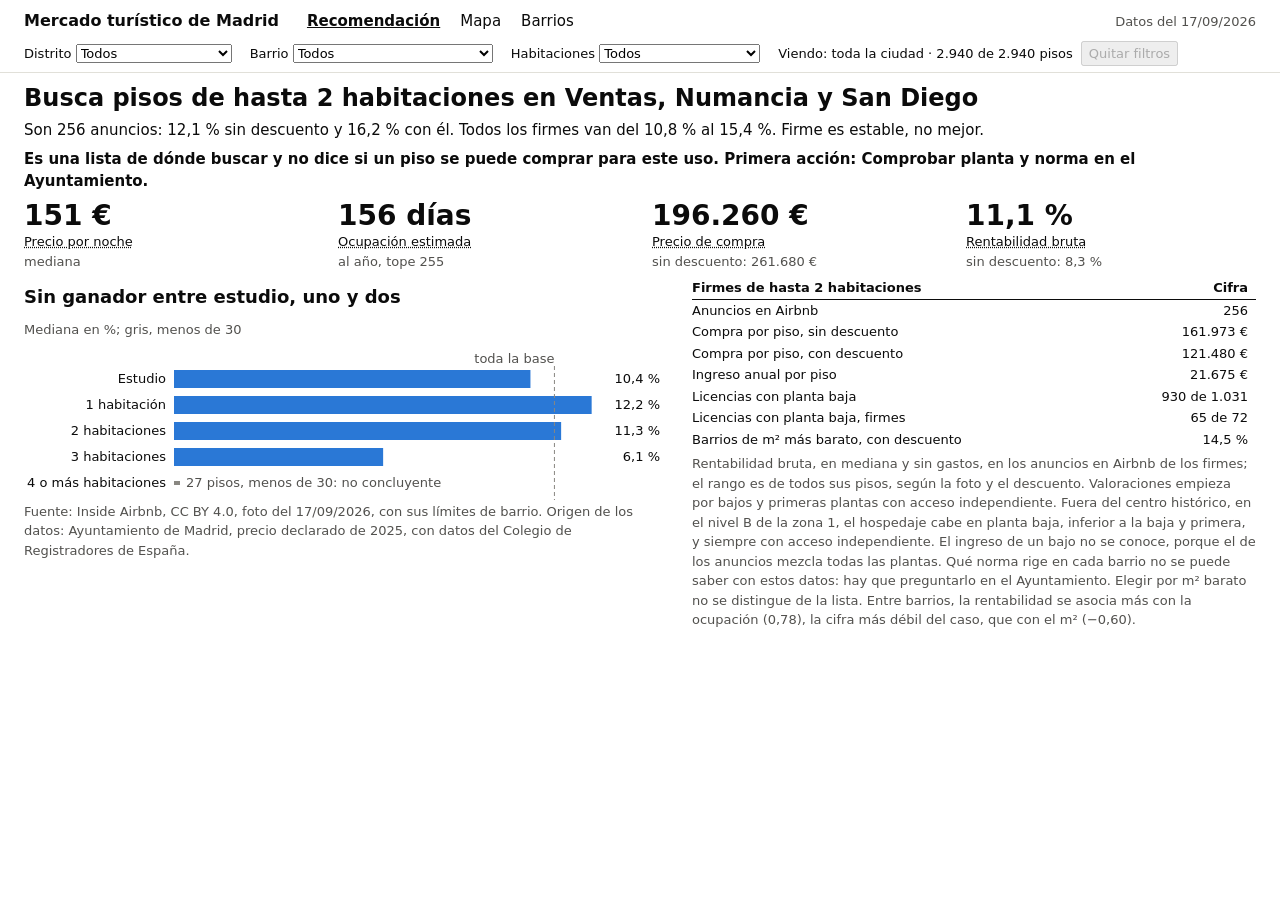
==== informes/cuadro_mando.html @ e8acf4ee "Dónde buscar pisos para alquiler turístico en Madrid" ====
<!doctype html>
<html lang="es">
<head>
<meta charset="utf-8">
<meta name="viewport" content="width=device-width, initial-scale=1">
<title>Mercado turístico de Madrid</title>
<style>/* Hoja de estilos de los informes de los casos de uso. Valores de reglas_de_salida.md §7 (E1 a E8).
   informe.py la mete dentro del HTML: el informe no carga nada de fuera.
   Plantilla copiada el 04/10/2026 de fuentes con licencia abierta: la ficha de gráficos de la ONS (título, subtítulo,
   dibujo y fuente en su propia línea debajo), la escala de espacios de GOV.UK (30 px entre bloques), los huecos del CSS
   de Observable Framework (4 px bajo el título, 16 antes del dibujo) y las tablas del Gobierno británico (sin rayas
   entre filas). */

/* E1: fondo siempre blanco. E3: texto #0b0b0b. */
html, body { margin: 0; background: #ffffff; color: #0b0b0b; }

/* E4: letra. E5: texto a 15 px con interlineado 1,5. TB2: cifras de ancho fijo. */
body { font-family: "Segoe UI", system-ui, sans-serif; font-size: 15px; line-height: 1.5; font-variant-numeric: tabular-nums; }

/* S1: panel fijo a la izquierda con la lista de páginas; compacto para que quepa entero en 650 px. */
nav { position: fixed; top: 0; left: 0; bottom: 0; width: 240px; box-sizing: border-box; padding: 24px 16px; border-right: 1px solid #e1e0d9; overflow-y: auto; background: #ffffff; }
.informe-titulo { font-size: 16px; font-weight: 700; margin: 0 0 4px; }
.informe-fecha { font-size: 13px; color: #52514e; margin: 0 0 12px; }
nav button { display: block; width: 100%; text-align: left; font: 15px "Segoe UI", system-ui, sans-serif; line-height: 1.3; color: #0b0b0b; background: #ffffff; border: 0; padding: 3px 0; cursor: pointer; }
nav button[aria-current="page"] { font-weight: 700; text-decoration: underline; }
/* S2: las páginas de cada pregunta, los límites y la decisión van juntas bajo su rótulo, sin número delante. */
nav .grupo { font-size: 13px; font-weight: 700; color: #52514e; margin: 8px 0 0; }
nav button.sub { padding-left: 12px; }

/* Zona de las páginas. */
main { margin-left: 240px; padding: 24px 40px 0; max-width: 1100px; }
/* Un solo ancho para todo lo de la página, el de dos gráficos en fila. */
.pagina { max-width: 1024px; }
/* El documento acaba donde acaba el contenido: sin margen debajo del último bloque, la página no se desplaza. */
.pagina > :last-child { margin-bottom: 0; }

/* E5: título de página 28 px y sección 20 px, en negrita. */
h1 { font-size: 28px; font-weight: 700; line-height: 1.25; margin: 0 0 12px; }
h2 { font-size: 20px; font-weight: 700; line-height: 1.3; margin: 20px 0 8px; }

/* T2: párrafos cortos, unos 75 caracteres por línea. */
.pagina p { max-width: 75ch; margin: 0 0 12px; }

/* S2: la pregunta que contesta la página, debajo del título, en negro y seminegrita para que se vea. */
.pagina p.pregunta { color: #0b0b0b; font-weight: 600; }

/* C1 y C2: cifras clave en fila, sin icono, borde ni fondo. E5: número a 28 px en negrita, etiqueta a 13.
   Cuatro casillas iguales: con dos o tres cifras quedan juntas a la izquierda. */
.cifras { display: grid; grid-template-columns: repeat(4, minmax(0, 1fr)); gap: 32px; margin: 15px 0 30px; }
.cifra-clave p { margin: 0; }
.cifra-clave .numero { font-size: 28px; font-weight: 700; line-height: 1.2; white-space: nowrap; }
.cifra-clave .etiqueta { font-size: 13px; }
.cifra-clave .contexto { font-size: 13px; color: #52514e; }

/* G1 y G2, como la ficha de gráficos de la ONS: título que dice la conclusión a 20 px, subtítulo con la medida a 16,
   el dibujo y la fuente en su propia línea debajo, a 13. 30 px entre bloques (GOV.UK). G7: el SVG va dentro. */
.grafico { margin: 30px 0; }
.g-titulo { font-size: 20px; font-weight: 700; line-height: 1.3; margin: 0 0 4px; }
.g-subtitulo { font-size: 16px; color: #52514e; line-height: 1.5; margin: 0 0 16px; }
.g-fuente { font-size: 13px; color: #52514e; line-height: 1.5; margin: 8px 0 0; }
.grafico svg { display: block; max-width: 100%; height: auto; }

/* S3: dos gráficos lado a lado, de 500 px cada uno; con el mismo subtítulo y la misma fuente, van una vez. */
.fila-bloque { margin: 30px 0; }
.fila { display: grid; grid-template-columns: repeat(2, minmax(0, 500px)); gap: 24px; }
.fila .grafico { margin: 0; }

/* Texto con un solo gráfico o una sola tabla: el texto a la izquierda y lo otro a la derecha, con el ancho que le
   pone informe.py en --ancho-otro. */
.lado { display: grid; grid-template-columns: minmax(0, 1fr) var(--ancho-otro); gap: 32px; align-items: start; margin: 30px 0; }
.lado .grafico { margin: 0; }
.lado table { margin-top: 0; }
.lado .fuente { margin-bottom: 0; }

/* TB2 y TB4, como las tablas del Gobierno británico: números y sus cabeceras a la derecha, una línea bajo la cabecera
   y sobre el total, sin rayas entre filas, total en negrita. E5: tabla a 13 px. */
table { border-collapse: collapse; font-size: 13px; margin: 30px 0 0; }
th { text-align: left; font-weight: 700; padding: 6px 16px 6px 0; border-bottom: 1px solid #0b0b0b; vertical-align: bottom; }
td { text-align: left; padding: 6px 16px 6px 0; vertical-align: top; }
th.num, td.num { text-align: right; }
tr.total td { font-weight: 700; border-top: 1px solid #0b0b0b; }
/* Una tabla sin cifras es texto para leer: a 15 px y a todo el ancho. */
table.texto { font-size: 15px; width: 100%; }
table.texto td:first-child { font-weight: 600; }

/* F1: la fuente debajo de la tabla, a 13 px. */
.fuente { font-size: 13px; color: #52514e; margin: 8px 0 30px; }

/* G20: la etiqueta de cada valor al pasar el ratón o con el tabulador. Fondo blanco, borde fino, sin sombra (E6, E8).
   Los valores reciben el ratón aunque su marca no se vea (los puntos de una línea). */
svg g.dato { pointer-events: all; }
svg g.dato:focus { outline: 2px solid #0b0b0b; }
.etiqueta-dato { position: fixed; z-index: 10; max-width: 320px; padding: 4px 8px; font-size: 13px; line-height: 1.4; color: #0b0b0b; background: #ffffff; border: 1px solid #0b0b0b; pointer-events: none; }
.etiqueta-dato[hidden] { display: none; }

/* En una ventana estrecha, lo lado a lado y los gráficos en fila van uno debajo de otro, y las cifras, de dos en dos. */
@media (max-width: 1180px) {
  .lado { grid-template-columns: 1fr; }
  .fila { grid-template-columns: 1fr; }
  .cifras { grid-template-columns: repeat(2, minmax(0, 1fr)); }
}

/* Al imprimir, sin panel, con todas las páginas y cada una en su hoja. */
@media print {
  nav { display: none; }
  .etiqueta-dato { display: none; }
  main { margin-left: 0; }
  section[hidden] { display: block; }
  section + section { break-before: page; }
}

/* El cuadro va sin panel lateral: las pestañas ocupan la fila de arriba (CM1). */
main { margin: 0; padding: 0 24px; max-width: none; }
.pagina { max-width: 1300px; }
h1 { margin: 10px 0 6px; font-size: 24px; }
.barra { display: flex; align-items: baseline; gap: 28px; padding: 8px 24px 0; }
.barra .nombre { font-weight: 700; font-size: 16px; }
.barra .fecha { margin-left: auto; font-size: 13px; color: #52514e; }
.pestanas { display: flex; gap: 20px; }
.pestanas button { font: inherit; background: none; border: 0; padding: 2px 0; cursor: pointer; color: #0b0b0b; }
.pestanas button[aria-selected="true"] { font-weight: 700; text-decoration: underline; }
.filtros { display: flex; flex-wrap: wrap; align-items: center; gap: 8px 18px; padding: 6px 24px; font-size: 13px; border-bottom: 1px solid #e1e0d9; }
.filtros select { font: inherit; max-width: 200px; }
#viendo { margin: 0; font-size: 13px; }
#quitar { font: inherit; font-size: 13px; margin-left: 8px; }
.cifras { margin: 6px 0 6px; gap: 24px; }
button.cifra-clave { all: unset; display: block; cursor: pointer; min-width: 0; }
.cifra-clave span { display: block; overflow: hidden; text-overflow: ellipsis; white-space: nowrap; }
.cifra-clave .etiqueta { text-decoration: underline dotted; }
button.cifra-clave:focus-visible, button.def:focus-visible { outline: 2px solid #0b0b0b; }
.definicion { margin: 0 0 8px; font-size: 13px; max-width: 110ch; }
.definicion[hidden] { display: none; }
.pagina p.texto { margin: 0 0 6px; max-width: 110ch; }
.pagina p.limite { font-weight: 600; }
.grafico { margin: 8px 0 0; }
.g-titulo { font-size: 18px; }
.g-subtitulo { font-size: 13px; margin: 0 0 4px; }
.lado-mapa { display: grid; grid-template-columns: auto minmax(0, 1fr); gap: 16px; align-items: start; }
.leyenda { display: flex; flex-wrap: wrap; gap: 4px 14px; font-size: 13px; margin: 6px 0; }
.leyenda svg { vertical-align: -1px; margin-right: 4px; }
#mapa { display: block; max-width: 100%; height: auto; }
#mapa path { cursor: default; }
#mapa path.apagado { opacity: 0.15; }
#mapa path:focus { outline: none; stroke: #0b0b0b; stroke-width: 1.5; }
.lado-reco { display: grid; grid-template-columns: minmax(0, 640px) minmax(0, 1fr); gap: 28px; align-items: start; }
.fija table { margin: 0 0 4px; width: 100%; font-size: 13px; }
.fija td, .fija th { padding: 1px 8px 1px 0; }
.fija .g-fuente { margin: 4px 0 6px; max-width: none; }
.tabla-larga { max-height: calc(100vh - 402px); min-height: 150px; overflow: auto; margin-top: 4px; }
.tabla-larga table { margin: 0; width: 100%; }
.tabla-larga th { position: sticky; top: 0; background: #ffffff; z-index: 1; }
.tabla-larga td:nth-child(2) { white-space: nowrap; }
.tabla-larga td { padding-top: 3px; padding-bottom: 3px; }
button.def { all: unset; font-weight: 700; text-decoration: underline dotted; cursor: pointer; }
tr.total td { position: sticky; bottom: 0; background: #ffffff; }
.g-fuente { margin: 6px 0 4px; }
svg .dato:focus { outline: none; stroke: #0b0b0b; }
</style>
</head>
<body>

<div id="cuadro" data-estado="cargando">
<div class="barra">
  <span class="nombre">Mercado turístico de Madrid</span>
  <div class="pestanas" role="tablist">
    <button role="tab" id="t-recomendacion" aria-controls="p-recomendacion" data-pestana="recomendacion">Recomendación</button>
    <button role="tab" id="t-mapa" aria-controls="p-mapa" data-pestana="mapa">Mapa</button>
    <button role="tab" id="t-barrios" aria-controls="p-barrios" data-pestana="barrios">Barrios</button>
  </div>
  <span class="fecha">Datos del 17/09/2026</span>
</div>
<div class="filtros">
  <label>Distrito <select id="f-distrito"></select></label>
  <label>Barrio <select id="f-barrio"></select></label>
  <label>Habitaciones <select id="f-dorm"></select></label>
  <p id="viendo"><span id="viendo-texto"></span><button id="quitar" type="button">Quitar filtros</button></p>
</div>
<main>
<section class="pagina" id="p-recomendacion" role="tabpanel" aria-labelledby="t-recomendacion">
  <h1>Busca pisos de hasta 2 habitaciones en Ventas, Numancia y San Diego</h1>
  <p class="texto">Son 256 anuncios: 12,1 % sin descuento y 16,2 % con él. Todos los firmes van del 10,8 % al 15,4 %. Firme es estable, no mejor.</p>
  <p class="texto limite">Es una lista de dónde buscar y no dice si un piso se puede comprar para este uso. Primera acción: Comprobar planta y norma en el Ayuntamiento.</p>
  <div class="cifras" id="cifras-recomendacion"></div>
  <p class="definicion" id="def-recomendacion" hidden></p>
  <div class="lado-reco">
    <div class="grafico" id="g-dormitorios">
      <p class="g-titulo" id="g-dormitorios-titulo"></p>
      <p class="g-subtitulo">Mediana en %; gris, menos de 30</p>
      <div id="g-dormitorios-dibujo"></div>
      <p class="g-fuente">Fuente: Inside Airbnb, CC BY 4.0, foto del 17/09/2026, con sus límites de barrio. Origen de los datos: Ayuntamiento de Madrid, precio declarado de 2025, con datos del Colegio de Registradores de España.</p>
    </div>
    <div class="fija"><table><thead><tr><th>Firmes de hasta 2 habitaciones</th><th class="num">Cifra</th></tr></thead><tbody><tr><td>Anuncios en Airbnb</td><td class="num">256</td></tr><tr><td>Compra por piso, sin descuento</td><td class="num">161.973 €</td></tr><tr><td>Compra por piso, con descuento</td><td class="num">121.480 €</td></tr><tr><td>Ingreso anual por piso</td><td class="num">21.675 €</td></tr><tr><td>Licencias con planta baja</td><td class="num">930 de 1.031</td></tr><tr><td>Licencias con planta baja, firmes</td><td class="num">65 de 72</td></tr><tr><td>Barrios de m² más barato, con descuento</td><td class="num">14,5 %</td></tr></tbody></table><p class="g-fuente">Rentabilidad bruta, en mediana y sin gastos, en los anuncios en Airbnb de los firmes; el rango es de todos sus pisos, según la foto y el descuento. Valoraciones empieza por bajos y primeras plantas con acceso independiente. Fuera del centro histórico, en el nivel B de la zona 1, el hospedaje cabe en planta baja, inferior a la baja y primera, y siempre con acceso independiente. El ingreso de un bajo no se conoce, porque el de los anuncios mezcla todas las plantas. Qué norma rige en cada barrio no se puede saber con estos datos: hay que preguntarlo en el Ayuntamiento. Elegir por m² barato no se distingue de la lista. Entre barrios, la rentabilidad se asocia más con la ocupación (0,78), la cifra más débil del caso, que con el m² (−0,60).</p></div>
  </div>
</section>
<section class="pagina" id="p-mapa" role="tabpanel" aria-labelledby="t-mapa" hidden>
  <h1>Los barrios firmes son Ventas, Numancia y San Diego</h1>
  <p class="texto">Numancia supera la mediana de la base; Ventas y San Diego no se distinguen de ella. San Diego queda por debajo de Casco Histórico de Vallecas y de Opañel, que van detrás porque dependen de operadores grandes, el 65 % de sus anuncios. <button class="def" type="button" data-def="distingue">Qué significa</button></p>
  <div class="cifras" id="cifras-mapa"></div>
  <p class="definicion" id="def-mapa" hidden></p>
  <div class="lado-mapa">
    <svg id="mapa" viewBox="0 0 680 360" width="680" height="360" role="img" aria-label="Mapa de los barrios de Madrid por clase"><defs><pattern id="rayado" width="5" height="5" patternUnits="userSpaceOnUse" patternTransform="rotate(45)"><line x1="0" y1="0" x2="0" y2="5" stroke="#898781" stroke-width="1"/></pattern></defs><g stroke="#ffffff" stroke-width="0.6" fill-rule="evenodd"><path d="M338.0,241.0L337.6,241.1L336.2,241.0L336.4,241.4L336.3,241.7L336.2,242.2L336.1,242.5L335.9,243.0L335.9,243.1L335.7,243.6L335.8,243.6L335.7,244.2L335.7,244.4L335.7,244.5L335.7,244.7L335.8,245.0L335.8,245.1L335.7,245.2L335.8,245.6L335.7,245.7L335.6,246.0L335.8,246.3L335.9,246.3L336.1,246.9L336.3,247.1L336.2,247.5L336.1,248.0L336.5,248.1L336.7,248.2L336.8,248.4L336.6,249.2L336.5,249.3L336.1,250.5L335.9,250.6L335.9,250.7L335.4,251.5L334.6,252.8L334.5,253.0L333.8,254.0L333.3,255.5L333.0,255.4L331.7,254.6L330.4,254.0L329.2,253.3L327.9,250.7L328.3,249.7L329.1,247.8L327.8,247.8L327.1,247.7L326.9,247.7L326.2,247.7L324.2,247.7L324.3,246.2L324.7,244.3L324.8,243.4L324.9,242.9L325.1,242.8L325.4,242.6L325.7,242.2L326.0,241.9L326.3,241.4L326.4,241.2L326.4,241.0L328.2,240.9L329.2,240.9L329.8,240.9L330.2,240.9L331.5,239.7L331.9,239.4L332.0,239.3L332.1,239.1L332.2,239.0L333.3,238.1L333.7,237.8L333.9,237.7L334.0,237.6L334.5,238.2L336.3,239.6L338.0,241.0Z" fill="url(#rayado)" data-barrio="Palacio" data-distrito="Centro" data-clase="menos de 30" tabindex="0"/><path d="M339.6,247.3L340.4,247.8L341.5,248.2L343.0,249.0L343.5,249.4L343.9,249.6L345.3,250.6L346.2,251.2L347.6,252.0L349.3,252.9L349.2,253.3L349.3,253.6L348.8,254.0L348.6,254.3L348.4,254.4L348.4,254.5L348.3,254.7L348.3,254.9L348.2,255.1L347.9,255.0L347.7,254.8L347.6,254.8L347.5,254.8L346.6,255.2L346.5,255.1L344.5,255.8L344.4,255.8L343.3,256.2L342.7,256.5L342.0,256.7L340.7,257.2L340.4,257.2L339.6,257.0L337.5,256.5L336.0,256.1L335.0,255.9L334.7,255.8L333.6,255.6L333.3,255.5L333.8,254.0L334.5,253.0L334.6,252.8L335.4,251.5L335.9,250.7L335.9,250.6L336.1,250.5L336.5,249.3L336.6,249.2L336.8,248.4L336.7,248.2L336.8,248.1L337.7,247.7L338.3,247.7L338.8,247.7L338.9,247.8L338.9,247.7L339.6,247.3Z" fill="url(#rayado)" data-barrio="Embajadores" data-distrito="Centro" data-clase="menos de 30" tabindex="0"/><path d="M344.3,242.1L345.6,242.6L346.4,242.4L347.4,242.1L348.3,242.0L348.4,242.5L348.3,242.9L348.0,244.5L347.9,245.2L347.9,245.7L348.1,246.5L348.3,247.6L348.5,249.1L348.7,250.4L348.9,251.7L349.1,252.2L349.3,252.9L347.6,252.0L346.2,251.2L345.3,250.6L343.9,249.6L343.5,249.4L343.0,249.0L341.5,248.2L340.4,247.8L339.6,247.3L340.0,246.9L340.0,247.0L340.1,247.1L340.2,247.1L340.7,246.6L341.1,246.2L341.7,245.7L341.8,245.6L342.0,245.4L342.1,245.3L342.3,245.1L342.4,244.9L342.9,244.0L343.1,243.6L343.3,243.5L343.1,242.8L343.0,242.0L343.0,241.5L344.3,242.1Z" fill="url(#rayado)" data-barrio="Cortes" data-distrito="Centro" data-clase="menos de 30" tabindex="0"/><path d="M346.4,242.4L345.6,242.6L344.3,242.1L343.0,241.5L342.5,241.4L342.1,241.3L341.8,241.3L341.5,241.3L341.4,241.2L341.8,239.9L342.0,239.3L342.0,239.1L342.1,238.6L342.2,238.1L342.2,238.0L342.2,237.4L342.2,237.2L342.2,237.1L342.2,236.8L342.2,236.1L342.1,235.7L342.0,235.6L342.0,235.5L341.8,234.9L341.4,233.6L340.8,231.7L341.2,231.8L343.2,232.3L345.1,232.8L346.2,233.2L346.7,233.5L347.7,234.1L349.7,235.5L350.5,235.7L349.9,238.0L348.3,242.0L347.4,242.1L346.4,242.4Z" fill="url(#rayado)" data-barrio="Justicia" data-distrito="Centro" data-clase="menos de 30" tabindex="0"/><path d="M341.8,239.9L341.4,241.2L341.5,241.3L338.8,241.0L338.5,241.0L338.3,241.0L338.0,241.0L336.3,239.6L334.5,238.2L334.0,237.6L333.3,236.7L332.7,235.6L332.1,234.5L331.5,233.4L331.3,233.0L331.0,232.4L330.2,230.9L329.7,230.0L329.6,230.0L330.9,230.2L331.8,230.3L333.2,230.5L334.3,230.6L335.6,230.8L336.2,230.9L336.5,230.9L336.7,230.9L336.8,230.9L338.1,231.1L339.8,231.5L340.8,231.7L341.4,233.6L341.8,234.9L342.0,235.5L342.0,235.6L342.1,235.7L342.2,236.1L342.2,236.8L342.2,237.1L342.2,237.2L342.2,237.4L342.2,238.0L342.2,238.1L342.1,238.6L342.0,239.1L342.0,239.3L341.8,239.9Z" fill="url(#rayado)" data-barrio="Universidad" data-distrito="Centro" data-clase="menos de 30" tabindex="0"/><path d="M338.8,241.0L341.5,241.3L341.8,241.3L342.1,241.3L342.5,241.4L343.0,241.5L343.0,242.0L343.1,242.8L343.3,243.5L343.1,243.6L342.9,244.0L342.4,244.9L342.3,245.1L342.1,245.3L342.0,245.4L341.8,245.6L341.7,245.7L341.1,246.2L340.7,246.6L340.2,247.1L340.1,247.1L340.0,247.0L340.0,246.9L339.6,247.3L338.9,247.7L338.9,247.8L338.8,247.7L338.3,247.7L337.7,247.7L336.8,248.1L336.7,248.2L336.5,248.1L336.1,248.0L336.2,247.5L336.3,247.1L336.1,246.9L335.9,246.3L335.8,246.3L335.6,246.0L335.7,245.7L335.8,245.6L335.7,245.2L335.8,245.1L335.8,245.0L335.7,244.7L335.7,244.5L335.7,244.4L335.7,244.2L335.8,243.6L335.7,243.6L335.9,243.1L335.9,243.0L336.1,242.5L336.2,242.2L336.3,241.7L336.4,241.4L336.2,241.0L337.6,241.1L338.0,241.0L338.3,241.0L338.5,241.0L338.8,241.0Z" fill="url(#rayado)" data-barrio="Sol" data-distrito="Centro" data-clase="menos de 30" tabindex="0"/><path d="M331.1,261.6L330.7,262.9L329.9,262.6L329.5,262.6L329.2,262.5L329.0,262.6L328.8,262.6L327.4,262.7L327.1,262.7L326.8,262.7L326.6,262.6L326.3,262.5L325.7,262.0L325.2,261.5L325.1,261.3L325.0,261.1L324.8,260.5L324.8,260.3L324.7,259.8L324.5,258.5L324.4,258.1L324.4,257.7L324.4,257.0L324.5,256.4L324.7,255.4L324.8,255.1L324.8,254.9L325.1,253.5L324.5,250.5L324.4,250.1L324.3,249.9L324.2,249.8L324.2,249.4L324.2,247.7L326.2,247.7L326.9,247.7L327.1,247.7L327.8,247.8L329.1,247.8L328.3,249.7L327.9,250.7L329.2,253.3L330.4,254.0L331.7,254.6L333.0,255.4L333.3,255.5L332.6,257.5L332.1,259.0L331.1,261.6Z" fill="url(#rayado)" data-barrio="Imperial" data-distrito="Arganzuela" data-clase="menos de 30" tabindex="0"/><path d="M339.6,257.0L340.4,257.2L340.7,257.2L341.4,258.4L342.3,259.8L343.1,261.2L343.3,261.4L343.0,262.0L342.4,262.8L341.9,263.6L341.5,264.2L341.1,264.7L341.0,264.8L340.9,264.9L340.1,266.0L339.0,267.6L336.8,266.9L336.1,266.7L335.7,266.5L334.9,266.2L334.4,265.9L334.0,265.7L333.6,265.4L332.9,264.8L332.5,264.3L332.1,263.9L331.9,263.7L331.4,263.2L330.7,262.9L331.1,261.6L332.1,259.0L332.6,257.5L333.3,255.5L333.6,255.6L334.7,255.8L335.0,255.9L336.0,256.1L337.5,256.5L339.6,257.0Z" fill="url(#rayado)" data-barrio="Acacias" data-distrito="Arganzuela" data-clase="menos de 30" tabindex="0"/><path d="M346.7,272.0L344.3,274.1L343.1,272.5L340.8,269.3L340.0,268.4L339.2,267.8L339.0,267.6L340.1,266.0L340.9,264.9L341.0,264.8L341.1,264.7L341.5,264.2L341.9,263.6L342.4,262.8L343.0,262.0L343.3,261.4L344.0,263.1L344.4,263.8L345.4,265.7L345.8,266.4L346.1,266.9L347.0,268.7L346.9,269.9L346.7,272.0Z" fill="url(#rayado)" data-barrio="Chopera" data-distrito="Arganzuela" data-clase="menos de 30" tabindex="0"/><path d="M359.1,267.8L361.0,270.0L361.4,270.4L361.6,270.5L361.8,270.7L360.9,271.6L360.3,272.2L360.0,272.6L359.6,273.2L356.7,278.9L356.6,279.1L356.4,279.3L356.2,279.4L355.8,279.7L355.5,279.7L355.4,279.8L355.0,279.9L353.3,280.2L353.0,280.3L352.3,280.6L352.0,280.7L351.9,280.7L351.7,280.8L351.5,280.9L351.4,281.0L350.7,281.5L349.0,279.4L346.3,276.4L344.3,274.1L346.7,272.0L347.0,271.9L348.2,271.3L348.4,271.3L351.7,269.8L352.2,270.7L352.2,270.8L353.1,270.3L353.8,269.8L354.0,269.6L355.1,268.8L355.3,269.1L355.7,270.0L356.1,269.7L357.0,269.0L357.4,268.7L357.9,268.4L358.0,268.3L358.4,268.1L358.8,267.9L358.9,267.8L359.0,267.8L359.1,267.8Z" fill="url(#rayado)" data-barrio="Legazpi" data-distrito="Arganzuela" data-clase="menos de 30" tabindex="0"/><path d="M345.9,261.6L347.6,261.7L347.8,261.6L348.7,261.7L348.9,261.7L349.0,261.7L350.1,261.8L354.3,262.1L356.8,265.1L358.6,267.2L358.9,267.6L359.1,267.8L359.0,267.8L358.9,267.8L358.8,267.9L358.4,268.1L358.0,268.3L357.9,268.4L357.4,268.7L357.0,269.0L356.1,269.7L355.7,270.0L355.3,269.1L355.1,268.8L354.0,269.6L353.8,269.8L353.1,270.3L352.2,270.8L352.2,270.7L351.7,269.8L348.4,271.3L348.2,271.3L347.0,271.9L346.7,272.0L346.9,269.9L347.0,268.7L346.1,266.9L345.8,266.4L345.4,265.7L344.4,263.8L344.0,263.1L343.3,261.4L345.9,261.6Z" fill="url(#rayado)" data-barrio="Delicias" data-distrito="Arganzuela" data-clase="menos de 30" tabindex="0"/><path d="M348.5,254.9L349.8,256.6L350.3,257.1L350.4,257.3L352.5,259.8L352.5,259.9L352.6,260.0L352.6,260.1L352.8,260.4L353.3,260.9L353.7,261.4L354.3,262.1L350.1,261.8L349.0,261.7L348.9,261.7L348.7,261.7L347.8,261.6L347.6,261.7L345.9,261.6L343.3,261.4L343.1,261.2L342.3,259.8L341.4,258.4L340.7,257.2L342.0,256.7L342.7,256.5L343.3,256.2L344.4,255.8L344.5,255.8L346.5,255.1L346.6,255.2L347.5,254.8L347.6,254.8L347.7,254.8L347.9,255.0L348.2,255.1L348.3,254.9L348.3,254.7L348.4,254.5L348.4,254.6L348.4,254.8L348.4,254.9L348.5,254.9Z" fill="url(#rayado)" data-barrio="Palos de Moguer" data-distrito="Arganzuela" data-clase="menos de 30" tabindex="0"/><path d="M366.8,255.6L366.8,255.8L366.7,255.9L366.7,256.0L366.6,256.2L366.5,256.4L366.4,256.5L366.3,256.6L366.2,256.7L365.3,258.1L365.0,258.4L364.6,259.1L363.9,260.1L363.1,261.2L361.5,263.7L359.7,261.7L359.3,261.4L359.2,261.4L358.9,261.1L358.4,260.9L357.9,260.6L357.3,260.1L357.1,260.0L357.0,260.0L356.9,260.0L356.8,260.0L355.2,259.1L353.5,257.6L352.6,256.6L352.0,255.8L351.8,255.6L351.8,255.5L352.0,255.1L353.8,255.7L354.0,255.8L354.1,255.8L354.4,255.7L354.6,255.7L356.2,255.4L357.3,255.1L358.9,254.8L359.9,254.6L360.9,254.7L362.7,254.9L362.9,254.9L363.9,255.0L365.2,255.2L366.8,255.5L366.8,255.6Z" fill="url(#rayado)" data-barrio="Pacífico" data-distrito="Retiro" data-clase="menos de 30" tabindex="0"/><path d="M370.9,255.7L370.9,255.8L367.8,255.5L366.8,255.5L367.0,253.5L367.1,252.1L367.2,250.4L367.2,249.3L367.3,248.8L367.4,247.1L367.5,245.2L367.5,245.1L367.5,244.9L367.6,243.5L367.8,240.5L367.8,240.0L371.0,241.1L372.7,241.6L376.2,242.7L375.9,244.0L375.5,245.0L374.6,246.9L374.2,247.7L374.2,247.9L373.9,248.5L373.1,250.2L373.0,250.2L372.7,250.9L372.4,252.0L372.1,252.8L371.8,253.5L370.9,255.7Z" fill="url(#rayado)" data-barrio="Estrella" data-distrito="Retiro" data-clase="menos de 30" tabindex="0"/><path d="M367.6,243.5L367.5,244.9L365.8,244.8L365.7,245.1L363.1,245.6L363.0,245.6L361.8,245.9L360.7,246.1L360.3,244.4L360.2,244.1L359.6,241.7L359.3,240.7L359.1,240.2L359.0,239.5L359.4,239.5L359.8,239.5L360.9,239.6L362.2,239.7L363.5,239.7L364.7,239.8L367.8,240.0L367.8,240.5L367.6,243.5Z" fill="url(#rayado)" data-barrio="Ibiza" data-distrito="Retiro" data-clase="menos de 30" tabindex="0"/><path d="M359.9,254.6L358.9,254.8L357.3,255.1L356.2,255.4L354.6,255.7L354.4,255.7L354.1,255.8L354.0,255.8L353.8,255.7L352.0,255.1L351.8,255.5L351.8,255.6L351.5,255.4L350.9,255.0L350.7,254.7L350.6,254.8L350.2,254.3L349.9,254.1L349.7,253.9L349.6,253.9L349.3,253.6L349.2,253.3L349.3,252.9L349.1,252.2L348.9,251.7L348.7,250.4L348.5,249.1L348.3,247.6L348.1,246.5L347.9,245.7L347.9,245.2L348.0,244.5L348.3,242.9L348.4,242.5L348.3,242.0L349.1,241.8L351.9,241.3L354.1,240.7L354.2,240.7L354.7,240.5L355.1,240.4L355.2,240.4L355.3,240.4L356.4,240.2L357.0,240.0L357.9,239.8L359.0,239.5L359.1,240.2L359.3,240.7L359.6,241.7L360.2,244.1L360.3,244.4L360.7,246.1L361.5,248.8L361.9,250.4L361.9,250.5L361.4,251.6L360.2,253.8L359.9,254.6Z" fill="url(#rayado)" data-barrio="Jerónimos" data-distrito="Retiro" data-clase="menos de 30" tabindex="0"/><path d="M367.0,253.5L366.8,255.5L365.2,255.2L363.9,255.0L362.9,254.9L362.7,254.9L360.9,254.7L359.9,254.6L360.2,253.8L361.4,251.6L361.9,250.5L361.9,250.4L361.5,248.8L360.7,246.1L361.8,245.9L363.0,245.6L363.1,245.6L365.7,245.1L365.8,244.8L367.5,244.9L367.5,245.1L367.5,245.2L367.4,247.1L367.3,248.8L367.2,249.3L367.2,250.4L367.1,252.1L367.0,253.5Z" fill="url(#rayado)" data-barrio="Niño Jesús" data-distrito="Retiro" data-clase="menos de 30" tabindex="0"/><path d="M349.1,241.8L348.3,242.0L349.9,238.0L350.5,235.7L350.8,234.2L351.1,232.8L351.4,231.3L354.1,231.5L354.9,231.5L355.8,231.6L359.1,231.8L359.0,233.3L358.9,234.8L358.8,236.0L358.8,236.3L358.6,238.4L359.0,239.5L357.9,239.8L357.0,240.0L356.4,240.2L355.3,240.4L355.2,240.4L355.1,240.4L354.7,240.5L354.2,240.7L354.1,240.7L351.9,241.3L349.1,241.8Z" fill="url(#rayado)" data-barrio="Recoletos" data-distrito="Salamanca" data-clase="menos de 30" tabindex="0"/><path d="M368.0,238.2L367.8,240.0L364.7,239.8L363.5,239.7L362.2,239.7L360.9,239.6L359.8,239.5L359.4,239.5L359.0,239.5L358.6,238.4L358.8,236.3L358.8,236.0L358.9,234.8L359.0,233.3L359.1,231.8L360.3,231.9L361.4,232.0L362.6,232.0L363.9,232.1L365.2,232.2L365.6,232.2L367.7,232.4L368.1,232.7L368.2,233.9L368.1,235.4L368.1,236.3L368.1,236.6L368.0,237.2L368.0,237.3L368.0,238.0L368.0,238.2Z" fill="url(#rayado)" data-barrio="Goya" data-distrito="Salamanca" data-clase="menos de 30" tabindex="0"/><path d="M366.9,231.0L367.7,232.4L365.6,232.2L365.2,232.2L363.9,232.1L362.6,232.0L361.4,232.0L360.3,231.9L359.1,231.8L359.2,229.2L359.3,227.8L359.4,226.7L359.4,225.6L359.5,224.3L359.7,222.7L360.8,222.8L361.0,222.8L361.6,223.6L362.4,224.5L363.1,225.5L364.3,227.0L364.5,227.3L365.4,228.8L366.3,230.2L366.9,231.0Z" fill="url(#rayado)" data-barrio="Lista" data-distrito="Salamanca" data-clase="menos de 30" tabindex="0"/><path d="M359.2,229.2L359.1,231.8L355.8,231.6L354.9,231.5L354.1,231.5L351.4,231.3L351.6,230.0L352.1,227.6L352.1,227.4L351.8,225.2L351.8,225.1L351.3,224.2L350.3,222.2L353.9,222.4L354.7,222.4L355.5,222.5L356.4,222.5L357.5,222.6L358.5,222.7L359.7,222.7L359.5,224.3L359.4,225.6L359.4,226.7L359.3,227.8L359.2,229.2Z" fill="url(#rayado)" data-barrio="Castellana" data-distrito="Salamanca" data-clase="menos de 30" tabindex="0"/><path d="M359.7,221.2L359.7,222.7L358.5,222.7L357.5,222.6L356.4,222.5L355.5,222.5L354.7,222.4L353.9,222.4L350.3,222.2L349.9,220.9L349.4,218.7L349.9,213.5L349.9,212.1L350.3,207.1L351.5,207.2L354.2,207.4L357.8,207.6L359.9,207.6L360.9,207.6L360.6,210.8L360.4,213.0L360.2,215.5L360.0,218.2L359.9,219.3L359.7,221.2Z" fill="url(#rayado)" data-barrio="El Viso" data-distrito="Chamartín" data-clase="menos de 30" tabindex="0"/><path d="M402.4,258.3L403.2,258.7L403.1,259.0L402.9,259.5L402.7,260.2L402.5,261.2L402.4,261.5L402.1,262.7L402.0,263.7L401.9,264.0L401.8,264.6L401.7,264.7L401.4,265.9L401.2,266.4L399.8,270.4L397.2,269.7L392.1,268.3L391.7,268.2L391.3,268.1L391.5,267.2L392.5,265.3L392.9,264.4L394.4,261.5L395.4,259.5L395.9,258.5L397.5,258.5L398.1,258.5L400.0,258.5L400.8,258.5L400.9,258.5L401.0,258.5L401.1,258.6L401.3,258.3L401.6,258.1L401.8,257.9L401.9,258.0L402.0,258.1L402.4,258.3Z" fill="url(#rayado)" data-barrio="Pavones" data-distrito="Moratalaz" data-clase="menos de 30" tabindex="0"/><path d="M364.1,174.6L364.0,175.2L364.0,175.3L363.9,176.2L363.7,177.3L363.6,177.8L363.6,178.0L363.6,178.2L363.5,178.9L363.5,179.3L363.4,179.9L363.4,180.5L363.5,181.1L363.5,181.3L363.5,181.7L363.6,182.2L363.6,182.4L363.7,182.7L364.0,183.8L364.1,184.2L364.4,184.9L365.4,186.6L366.1,187.9L368.3,191.7L365.7,192.2L363.6,191.2L361.7,190.5L361.7,190.6L361.2,190.6L360.2,190.8L359.7,190.8L359.7,190.7L359.6,190.7L356.5,191.0L356.0,191.1L355.7,191.2L355.3,191.3L351.4,192.4L351.6,191.2L352.0,189.2L352.2,188.2L352.5,186.8L352.8,185.3L353.2,183.7L353.2,183.6L353.8,181.0L354.3,178.7L354.4,177.8L354.6,177.0L354.7,176.6L354.7,176.5L354.7,176.3L354.8,176.1L354.8,176.0L354.8,175.7L354.8,175.5L354.8,175.4L354.8,175.2L354.7,175.1L354.8,175.1L355.0,175.1L355.1,175.1L355.3,175.1L355.5,175.0L355.7,175.0L356.0,174.9L356.2,174.8L357.2,174.4L357.4,174.3L357.8,174.1L358.0,174.1L358.2,174.0L358.3,173.9L358.5,173.9L358.7,173.8L358.9,173.7L359.4,173.6L359.7,173.5L360.0,173.5L360.1,173.4L360.3,173.4L360.4,173.4L360.5,173.4L360.7,173.4L361.0,173.3L361.1,173.3L361.6,173.3L361.9,173.3L362.2,173.3L363.0,173.3L363.4,173.2L364.2,173.2L364.2,173.9L364.1,174.6Z" fill="url(#rayado)" data-barrio="Castilla" data-distrito="Chamartín" data-clase="menos de 30" tabindex="0"/><path d="M339.6,212.8L339.5,214.2L339.5,216.6L339.5,217.8L339.3,221.4L337.5,221.4L337.1,221.3L336.1,221.3L334.7,221.2L333.8,221.2L332.4,221.1L331.3,221.0L330.5,221.0L329.5,220.9L328.5,220.8L328.5,220.6L328.5,220.4L328.5,220.2L328.5,220.1L328.3,219.6L328.1,219.0L327.3,217.0L326.9,216.4L326.8,216.0L326.7,214.8L326.7,214.7L326.7,214.6L326.8,214.5L326.9,214.3L327.4,213.7L328.1,212.9L328.2,212.9L328.5,212.9L328.7,212.9L328.8,212.9L328.9,213.0L330.1,213.6L330.2,213.6L330.8,213.9L332.8,213.2L334.3,212.7L335.3,212.5L336.0,212.5L337.3,212.6L337.8,212.6L339.6,212.8Z" fill="url(#rayado)" data-barrio="Vallehermoso" data-distrito="Chamberí" data-clase="menos de 30" tabindex="0"/><path d="M380.9,4.6L381.1,4.6L381.2,4.6L381.4,4.7L381.5,4.7L381.8,4.8L381.9,4.9L382.0,4.9L382.1,4.9L382.2,5.0L382.4,5.1L382.5,5.2L382.8,5.3L383.0,5.4L383.3,5.5L383.3,5.6L383.5,5.6L383.6,5.7L383.8,5.8L384.0,5.9L384.1,6.0L384.2,6.0L384.4,6.2L384.6,6.4L384.7,6.5L384.8,6.6L384.9,6.7L385.0,6.8L385.1,7.0L385.2,7.1L385.3,7.2L385.4,7.4L385.7,7.7L386.1,8.1L386.5,8.4L386.6,8.6L386.9,8.8L387.0,8.9L387.2,9.1L387.4,9.3L387.5,9.4L387.6,9.5L387.9,9.5L388.3,9.5L388.7,9.5L388.8,9.5L389.1,9.6L389.2,9.6L389.3,9.6L389.5,9.5L389.6,9.5L390.2,9.4L390.6,9.3L391.2,9.1L391.5,9.1L391.8,9.2L392.0,9.2L392.2,9.2L392.3,9.2L392.5,9.4L392.8,9.6L393.0,9.8L393.2,9.9L393.5,10.4L393.8,10.9L393.9,10.9L394.0,11.2L394.0,11.4L394.1,11.6L394.2,12.1L394.3,12.6L394.3,12.7L394.6,13.1L394.7,13.2L394.9,13.5L395.1,13.7L395.4,14.1L395.6,14.4L395.8,14.7L395.9,15.1L396.0,15.2L396.3,15.8L396.4,16.2L396.5,16.4L396.7,16.7L396.9,17.1L397.0,17.4L397.4,17.8L397.4,17.9L397.8,18.4L397.9,18.4L398.0,18.6L398.3,18.9L398.5,19.2L398.7,19.3L398.8,19.5L399.0,19.7L399.2,19.9L399.4,20.4L399.5,20.8L399.6,20.8L399.6,20.9L399.6,21.3L399.6,21.4L399.6,21.5L399.6,21.6L399.5,21.7L399.5,21.9L399.4,22.0L399.3,22.2L399.2,22.6L399.3,23.0L399.4,23.2L399.4,23.4L399.5,23.7L399.6,23.9L399.7,24.4L399.8,24.7L399.9,24.8L399.9,25.0L400.0,25.2L400.0,25.3L400.1,25.8L400.3,26.2L400.2,26.6L400.1,26.8L400.0,27.1L399.9,27.6L399.8,28.0L399.8,28.1L399.9,28.3L399.9,28.4L399.9,28.5L400.1,28.8L400.4,29.2L400.4,29.4L400.4,29.5L400.4,29.7L400.5,29.9L400.5,30.1L400.5,30.6L400.5,30.7L400.6,31.0L400.7,31.2L401.0,31.4L401.1,31.5L401.5,31.8L401.6,31.9L401.8,32.0L402.5,32.1L402.7,32.2L403.1,32.2L403.2,32.3L403.7,32.3L404.3,32.4L404.9,32.8L405.3,33.1L405.4,33.2L406.0,34.1L406.6,35.7L407.0,36.6L407.5,37.3L409.0,38.0L409.1,38.5L409.2,39.2L408.7,40.5L409.2,41.2L409.5,41.7L410.0,42.6L409.7,43.6L409.7,43.9L409.8,44.5L410.0,45.1L410.0,45.2L410.3,45.9L410.6,46.7L410.4,47.3L410.3,47.5L410.3,47.8L410.4,48.4L410.7,48.8L411.0,49.0L411.2,49.2L412.1,49.4L412.9,49.9L413.1,50.1L413.9,50.4L414.2,50.6L414.7,51.0L415.1,51.3L415.7,51.4L416.5,51.6L416.7,51.9L417.0,52.3L417.2,52.5L417.2,52.6L417.3,52.6L417.5,52.8L417.8,53.2L417.9,53.3L418.0,53.3L418.9,53.6L419.4,53.7L419.6,54.1L419.8,54.4L419.7,54.9L419.7,55.1L419.7,55.5L419.7,56.0L420.1,56.6L420.3,56.7L420.4,56.9L420.5,57.0L420.6,57.1L420.7,57.2L420.8,57.3L420.9,57.4L421.0,57.4L421.0,57.5L421.1,57.5L421.2,57.6L421.4,57.7L421.5,57.8L421.6,57.8L421.8,57.9L421.9,58.0L422.0,58.0L422.1,58.0L422.1,58.1L422.1,58.3L422.1,58.4L422.2,58.4L422.1,58.5L422.1,58.6L422.1,58.7L422.1,58.8L422.1,59.0L422.1,59.3L422.1,59.5L422.0,59.5L422.0,59.6L421.9,60.2L421.8,60.4L421.8,60.5L421.6,60.9L421.5,61.1L421.4,61.1L421.4,61.2L421.3,61.4L421.2,61.7L421.0,61.8L420.9,61.9L420.8,62.0L420.7,62.0L420.6,62.1L420.3,62.3L420.2,62.3L420.0,62.6L419.9,62.6L419.8,62.7L419.7,62.8L419.5,63.0L419.3,63.5L419.2,63.9L419.1,64.2L418.9,64.7L418.8,64.9L418.8,65.0L418.7,65.2L418.6,65.5L418.4,65.7L418.4,65.8L417.8,66.3L417.5,66.5L417.3,66.6L416.8,67.1L416.5,67.1L416.3,67.5L416.1,67.6L416.0,67.6L415.8,67.8L415.7,67.8L415.6,67.9L415.3,68.2L415.1,68.4L415.0,68.4L414.9,68.5L414.7,68.7L414.3,69.0L414.2,69.0L414.0,69.2L413.8,69.3L413.4,69.4L413.1,69.5L413.0,69.6L412.8,69.7L412.5,69.8L412.3,69.9L412.0,70.0L411.8,70.1L411.6,70.2L411.5,70.2L411.4,70.2L411.2,70.4L411.1,70.4L411.0,70.5L410.9,70.5L410.6,70.6L410.4,70.7L410.0,71.1L409.8,71.3L409.6,71.5L409.4,71.7L409.4,71.8L409.3,71.8L409.1,72.0L409.0,72.1L408.8,72.4L408.5,72.7L408.2,73.0L407.9,73.3L407.7,73.5L407.5,73.7L407.4,73.9L407.3,73.9L407.1,74.2L407.0,74.2L406.7,74.5L406.4,74.8L406.3,75.0L406.1,75.2L406.0,75.3L406.0,75.4L405.9,75.5L405.8,75.6L405.7,75.8L405.6,75.8L405.6,75.9L405.4,76.0L405.3,76.1L405.3,76.2L405.1,76.3L404.6,76.8L404.4,77.0L404.3,77.0L404.0,77.4L403.7,77.7L403.6,77.8L403.5,77.9L403.4,78.0L402.9,78.1L402.6,78.1L402.5,78.1L402.3,78.1L402.2,78.1L402.1,78.1L401.6,78.1L401.4,78.1L401.0,78.0L400.9,78.0L400.5,77.9L400.4,77.9L399.6,77.4L399.5,77.3L399.2,77.2L399.1,77.1L399.0,77.1L398.9,77.0L398.4,76.7L398.1,76.8L398.0,76.9L397.9,76.9L397.8,76.9L397.4,77.1L397.2,77.1L396.8,77.1L396.5,77.1L396.4,77.1L396.3,77.1L396.2,77.1L396.0,77.1L395.6,77.1L394.9,77.0L394.3,77.0L394.1,76.9L393.9,76.9L393.8,76.9L393.4,76.8L393.1,76.7L392.5,76.6L391.9,76.5L391.8,76.5L391.7,76.5L391.6,76.5L391.5,76.4L390.8,76.1L390.7,76.1L390.6,76.0L390.5,75.9L390.2,75.8L390.0,75.7L389.8,75.5L389.5,75.4L389.4,75.3L389.3,75.2L389.1,75.0L388.6,74.9L388.2,74.8L387.4,74.6L386.5,74.5L386.3,74.5L385.3,74.5L385.2,74.5L384.3,74.3L383.5,74.2L383.2,74.1L382.9,74.0L382.5,73.5L382.4,73.4L382.3,73.0L382.0,72.5L381.7,71.7L381.5,71.3L381.4,70.9L381.2,70.6L381.1,70.3L381.0,70.3L381.0,70.1L380.8,69.5L380.8,69.4L380.6,68.7L380.4,68.0L380.2,67.3L380.1,66.9L380.0,66.5L379.9,66.3L379.9,66.1L379.8,66.0L379.8,65.8L379.7,65.5L379.7,65.4L379.6,65.2L379.6,65.0L379.6,64.9L379.5,64.8L379.5,64.6L379.4,64.5L379.4,64.4L379.3,64.2L379.3,64.0L379.2,63.8L379.1,63.6L379.1,63.5L379.0,63.5L379.0,63.4L379.0,63.3L379.0,63.2L378.9,63.2L378.9,63.1L378.9,63.0L378.4,62.3L378.1,61.8L378.1,61.7L378.0,61.6L377.8,61.5L377.2,61.0L377.0,60.9L376.9,60.9L376.4,60.5L376.3,60.3L376.2,60.3L376.1,60.2L376.0,60.2L376.0,60.1L375.9,60.0L375.7,59.9L375.5,59.7L375.4,59.5L375.3,59.4L375.1,59.2L374.8,58.8L374.5,58.7L374.3,58.6L373.7,58.4L373.6,58.4L373.2,58.3L372.9,58.2L372.6,58.2L372.4,58.2L372.1,58.1L371.9,58.1L371.5,58.1L371.3,58.1L370.9,58.1L370.8,58.2L370.7,58.2L370.1,58.2L369.9,58.3L369.8,58.3L369.6,58.3L369.4,58.3L369.3,58.3L369.3,58.4L369.1,58.5L369.0,58.5L369.0,58.6L368.6,58.8L368.5,58.8L368.4,58.9L368.2,59.0L367.9,59.2L367.8,59.3L367.5,59.4L367.2,59.6L367.0,59.7L366.3,60.2L366.1,60.3L365.5,60.7L365.1,60.9L365.0,61.0L364.7,61.2L364.0,61.6L363.7,61.8L363.1,62.2L360.5,63.9L357.2,66.0L355.8,67.1L355.5,67.4L354.2,68.1L353.6,68.3L353.1,68.5L352.0,68.5L351.7,68.7L351.4,69.0L350.9,69.5L350.3,70.2L350.1,70.3L349.4,70.7L348.9,70.9L348.5,71.0L348.2,71.2L348.1,71.2L347.7,71.3L347.6,71.3L347.4,71.4L346.9,71.5L346.2,71.6L346.1,71.6L345.1,72.0L344.4,72.2L344.1,72.4L343.2,72.7L341.8,72.7L341.5,72.7L341.5,72.8L339.8,72.8L334.5,72.8L334.3,72.8L334.3,72.9L334.2,73.1L334.2,73.3L334.2,73.4L334.2,73.5L334.1,73.8L334.1,74.1L334.0,74.7L333.9,75.0L333.9,75.2L333.9,75.3L333.8,75.8L333.8,76.0L333.7,76.7L333.6,77.0L333.5,77.5L333.4,78.2L333.3,78.9L333.0,79.4L332.9,79.7L332.9,79.8L332.8,80.1L332.6,80.4L332.6,80.5L332.5,80.7L332.2,81.2L332.0,81.5L331.7,82.0L331.4,82.5L331.1,83.1L330.7,83.7L330.5,84.0L329.9,85.3L329.8,85.5L329.7,85.8L329.7,86.3L329.6,86.7L329.5,87.0L329.5,87.1L329.5,87.2L329.6,87.4L329.6,87.5L329.6,87.6L329.6,87.8L329.6,87.9L329.7,88.5L329.8,89.2L329.8,89.4L329.8,89.5L329.9,89.6L329.9,89.7L330.0,90.0L330.0,90.1L330.0,90.3L330.1,90.6L330.2,90.9L330.3,91.2L330.3,91.3L330.4,91.5L330.4,91.7L330.4,91.9L330.5,92.1L330.6,92.3L330.6,92.7L330.9,93.8L330.8,94.1L330.6,94.4L330.5,94.7L330.5,94.8L330.6,95.0L331.0,95.3L331.4,95.8L331.5,95.9L331.7,96.9L331.8,96.9L331.8,97.1L332.0,97.9L332.2,98.5L332.3,99.2L332.6,100.3L333.1,102.2L333.3,103.3L333.6,104.2L333.7,104.5L333.7,104.8L333.8,105.2L334.0,106.0L334.1,106.1L334.1,106.3L334.1,106.4L334.2,106.6L334.3,106.9L334.4,107.2L334.5,107.3L334.6,107.5L334.7,107.8L334.8,108.1L334.8,108.2L334.9,108.5L335.0,108.7L335.1,108.8L335.2,109.0L335.2,109.2L335.3,109.4L335.4,109.6L335.4,109.7L335.5,109.9L335.8,110.6L335.8,110.7L335.9,110.8L335.9,110.9L336.0,111.1L336.0,111.2L336.1,111.3L336.2,111.5L336.3,111.7L336.3,111.8L336.3,111.9L336.4,112.0L336.4,112.1L336.6,112.3L336.8,112.8L336.9,112.8L336.9,112.9L337.0,113.0L337.0,113.1L337.1,113.1L337.2,113.3L337.3,113.3L337.4,113.5L337.5,113.6L337.6,113.7L337.7,113.8L337.8,113.9L338.2,114.2L338.3,114.4L338.2,114.6L338.1,114.8L338.0,114.9L337.9,115.2L337.7,115.5L337.5,115.8L337.2,116.3L337.1,116.5L337.0,116.6L337.0,116.7L336.8,117.0L336.7,117.2L336.6,117.3L336.5,117.5L335.7,118.4L335.4,118.8L335.1,119.1L334.9,119.4L334.7,119.6L334.6,119.8L334.4,120.0L334.0,120.5L333.7,120.9L333.6,121.0L333.4,121.2L333.3,121.3L333.3,121.4L333.2,121.4L333.1,121.4L333.0,121.5L332.9,121.5L332.7,121.6L332.6,121.7L332.5,121.7L332.3,121.8L332.2,121.9L332.1,121.9L332.0,121.9L331.8,122.0L331.7,122.1L331.5,122.2L331.4,122.2L331.3,122.3L331.1,122.3L331.1,122.4L330.9,122.4L330.8,122.5L330.6,122.6L330.5,122.6L330.4,122.7L329.7,123.0L328.7,123.4L327.6,123.9L327.0,124.2L326.1,124.5L325.8,124.6L324.8,125.1L324.5,125.3L323.9,125.6L323.4,125.9L322.9,126.1L322.5,126.4L322.1,126.6L321.4,127.0L320.8,127.3L320.3,127.6L320.3,127.8L320.2,127.9L320.1,128.0L320.1,128.2L320.0,128.3L319.9,128.6L319.8,128.9L319.7,129.1L319.6,129.3L319.5,129.5L319.4,129.8L319.3,130.0L319.0,130.8L318.8,131.2L318.8,131.3L318.5,131.7L318.4,131.7L318.2,131.7L318.0,131.7L317.5,131.8L317.4,131.8L317.2,131.8L317.1,131.8L317.0,131.8L316.9,131.9L316.8,131.9L316.7,131.9L316.6,132.0L316.5,132.0L316.4,132.0L316.3,132.0L316.3,132.1L316.3,132.2L316.2,132.2L316.2,132.3L316.1,132.4L316.1,132.5L316.0,132.6L315.9,132.9L315.8,133.0L315.8,133.1L315.7,133.2L315.7,133.3L315.6,133.4L315.5,133.5L315.4,133.9L315.3,133.9L315.3,134.0L315.2,134.1L315.2,134.2L315.1,134.2L315.1,134.3L315.0,134.5L314.9,134.7L314.8,134.8L314.8,134.9L314.7,135.1L314.5,135.4L314.4,135.6L314.3,135.7L314.3,135.9L314.2,136.0L314.1,136.1L314.1,136.2L314.0,136.3L313.9,136.5L313.9,136.6L313.8,136.7L313.7,136.8L313.6,137.0L313.6,137.2L313.5,137.3L313.4,137.4L313.3,137.6L313.3,137.7L313.0,138.1L312.9,138.4L312.7,138.8L312.5,139.0L312.4,139.1L312.2,139.6L312.0,140.0L311.8,140.3L311.5,140.9L311.4,141.1L311.3,141.2L311.3,141.3L311.2,141.5L311.1,141.6L311.0,141.9L310.9,142.1L310.7,142.6L309.9,144.3L309.8,144.5L309.8,144.6L309.7,144.6L309.7,144.7L309.7,144.8L309.6,144.9L309.6,145.0L309.6,145.1L309.5,145.1L309.5,145.2L309.5,145.3L309.4,145.4L309.3,145.5L309.3,145.6L309.3,145.7L309.2,145.8L309.2,145.9L309.1,146.0L309.1,146.1L309.0,146.2L309.0,146.3L309.0,146.4L308.9,146.4L308.9,146.5L308.9,146.6L308.8,146.6L308.8,146.7L309.3,147.0L309.4,147.0L309.5,147.0L309.7,147.1L310.5,147.4L310.6,147.5L310.8,147.6L311.1,147.7L311.2,147.7L311.3,147.7L311.4,147.8L311.5,147.8L311.6,147.9L311.7,147.9L311.8,148.0L311.9,148.0L312.0,148.0L312.1,148.1L312.2,148.1L312.4,148.2L312.5,148.2L312.6,148.3L312.7,148.3L312.8,148.3L312.9,148.4L313.0,148.4L313.2,148.5L313.3,148.5L313.4,148.6L313.6,148.6L313.8,148.7L313.9,148.8L314.1,148.8L314.2,148.9L314.3,148.9L314.4,148.9L314.5,149.0L314.6,148.8L314.6,148.7L314.7,148.7L314.7,148.6L314.7,148.5L314.8,148.4L314.8,148.3L314.9,148.2L314.9,148.1L315.2,148.2L315.3,148.2L315.4,148.2L315.5,148.3L315.6,148.3L315.7,148.4L315.9,148.4L316.1,148.5L316.1,148.7L316.2,148.7L316.1,148.9L316.0,149.5L316.2,149.6L316.3,150.0L316.3,150.1L316.3,150.2L316.4,150.6L316.5,150.7L316.5,150.8L316.5,150.9L316.5,151.0L316.5,151.1L316.5,151.2L316.6,151.3L316.6,151.4L316.6,151.5L316.6,151.6L316.6,151.7L316.6,151.8L316.6,152.2L316.3,152.6L316.0,152.9L315.6,153.3L315.3,153.6L314.9,154.0L314.6,155.0L314.1,156.5L313.8,157.9L313.5,158.7L313.5,158.8L313.5,158.9L313.4,159.2L313.3,159.4L313.3,159.5L313.2,159.6L313.2,159.7L313.1,159.9L313.0,160.1L313.0,160.3L312.9,160.5L312.7,160.9L312.7,161.0L312.7,161.1L312.6,161.4L312.5,161.5L312.5,161.6L312.4,161.7L312.4,161.9L312.3,162.0L312.3,162.2L312.2,162.3L312.2,162.4L312.1,162.5L312.1,162.6L312.0,162.8L312.0,162.9L311.9,163.2L311.8,163.5L311.7,163.7L311.6,164.0L311.4,164.4L311.2,165.0L310.9,165.7L310.4,166.3L310.1,166.7L309.5,167.4L309.5,167.5L309.4,167.6L309.2,167.8L309.1,168.0L308.9,168.2L308.5,168.5L308.4,169.1L307.4,171.0L307.0,171.5L306.9,171.7L306.0,173.7L306.3,174.5L306.4,174.5L306.4,174.7L306.8,174.9L306.9,175.0L307.5,175.4L308.2,175.8L308.9,176.3L309.1,176.4L309.0,176.5L309.0,176.6L308.9,176.7L308.8,176.7L308.6,176.9L308.4,177.1L308.3,177.1L308.2,177.2L308.1,177.3L307.7,177.6L307.6,177.7L307.5,177.8L307.4,177.9L307.3,178.0L307.1,178.2L307.0,178.2L306.9,178.3L306.8,178.4L306.7,178.5L306.6,178.5L306.6,178.6L306.3,178.8L306.2,178.9L306.0,179.1L305.9,179.1L305.8,179.2L305.7,179.3L305.6,179.3L305.5,179.4L305.4,179.5L305.3,179.6L305.3,179.7L305.2,179.7L305.1,179.7L305.1,179.8L305.0,179.9L304.9,179.9L304.8,179.8L304.7,179.7L304.7,179.6L304.6,179.6L304.5,179.5L304.2,179.4L304.2,179.3L304.1,179.3L304.0,179.3L303.9,179.3L303.8,179.2L303.5,179.2L303.1,179.2L302.5,179.2L301.1,179.2L299.5,179.4L299.5,179.5L299.0,179.5L298.8,179.6L298.7,179.6L298.7,179.4L298.7,179.3L298.7,179.1L298.8,178.9L298.8,178.7L298.9,178.5L298.9,178.3L298.9,178.2L298.8,178.2L298.8,178.1L298.7,178.1L298.6,178.1L298.6,178.0L298.5,178.0L298.4,178.0L298.3,177.9L298.2,177.9L298.0,177.9L298.0,177.8L297.9,177.8L297.8,177.8L297.7,177.8L297.6,177.9L297.6,178.0L297.5,178.1L297.4,178.1L297.3,178.1L297.2,177.9L297.1,177.8L297.0,177.8L296.9,177.8L296.8,177.8L296.7,177.8L296.6,177.8L296.5,177.8L296.4,177.8L296.3,177.8L296.2,177.8L296.3,178.3L296.3,178.4L296.3,178.5L296.3,178.6L296.2,178.7L296.1,178.9L296.1,179.0L296.1,179.1L296.0,179.3L295.7,183.2L295.7,183.3L295.7,183.4L295.7,183.5L295.6,183.5L295.6,183.6L295.5,183.6L295.5,183.7L295.4,183.7L295.3,183.8L295.2,183.8L295.1,183.8L294.9,183.8L295.0,183.8L295.4,184.1L295.5,184.2L295.6,184.2L295.6,184.4L295.7,184.6L295.6,185.4L295.5,185.4L295.4,185.4L295.3,185.4L295.2,185.4L295.2,185.3L295.2,185.4L295.1,185.4L295.0,185.4L294.9,185.4L294.9,185.5L294.8,185.5L294.7,185.5L294.7,185.6L294.6,185.6L294.5,185.7L294.4,185.7L294.3,185.7L294.2,185.7L294.1,185.7L293.9,185.7L293.6,185.7L293.4,185.7L293.0,185.7L292.7,185.7L292.4,185.7L292.3,185.7L292.2,185.7L292.0,185.6L291.8,185.6L291.7,185.6L291.5,185.6L291.4,185.6L291.3,185.5L291.4,184.5L291.3,184.5L289.5,184.0L289.1,183.8L289.0,183.8L288.7,183.8L288.1,183.7L287.7,183.7L287.5,183.6L287.3,183.6L287.2,183.6L287.0,183.6L286.9,183.6L286.7,183.5L286.6,183.5L286.5,183.5L285.9,183.4L285.5,183.4L285.3,183.4L285.0,183.4L284.9,183.4L284.8,183.4L284.5,183.3L284.4,183.3L284.3,183.3L284.2,183.3L284.0,183.3L281.6,183.3L280.7,183.3L280.6,183.3L280.5,183.3L280.2,183.3L279.9,183.3L279.8,183.3L279.6,183.3L279.5,183.3L279.4,183.3L279.1,183.3L279.0,183.3L278.9,183.3L278.8,183.3L278.2,183.2L277.9,183.2L277.3,183.2L276.5,183.6L275.9,183.9L275.8,184.0L275.5,184.1L274.8,184.3L273.7,184.7L273.2,184.8L272.6,185.1L272.2,185.2L272.1,185.3L272.0,185.3L271.9,185.3L271.5,185.5L271.4,185.5L271.2,185.6L271.0,185.7L270.6,185.9L270.1,186.1L269.2,186.5L269.1,186.6L268.8,186.8L268.6,187.0L268.5,187.1L268.3,187.2L268.2,187.2L268.1,187.3L268.0,187.3L267.3,187.6L266.5,188.0L266.4,188.0L266.3,188.0L266.0,188.2L265.8,188.2L265.7,188.2L265.6,188.3L265.5,188.3L265.4,188.3L265.1,188.4L264.9,188.4L264.5,188.5L263.8,188.7L263.3,188.7L262.8,188.8L262.6,188.8L262.5,188.8L262.4,188.8L261.9,188.9L261.8,189.0L261.1,188.7L260.4,188.5L260.2,188.4L260.0,188.3L259.8,188.3L259.6,188.2L259.4,188.1L258.8,187.9L257.8,187.5L257.4,187.4L257.0,187.2L253.6,185.9L253.2,185.8L252.3,185.4L251.9,185.3L251.8,185.3L251.7,185.2L251.6,185.2L251.5,185.1L251.3,185.1L251.2,185.0L251.0,185.0L250.9,184.9L250.8,184.9L250.5,184.8L250.2,184.7L250.1,184.6L250.0,184.6L249.3,184.3L249.1,184.2L249.0,184.2L248.9,184.2L248.6,184.1L248.3,184.0L247.9,183.8L247.8,183.8L247.7,183.7L247.6,183.7L247.5,183.7L247.1,183.5L246.8,183.4L246.7,183.3L246.4,183.2L246.3,183.2L246.0,183.1L245.7,183.0L245.6,182.9L245.3,182.8L245.0,182.7L244.7,182.6L244.3,182.5L244.2,182.4L243.7,182.2L243.6,182.2L243.4,182.1L243.1,182.0L243.0,182.0L242.9,181.9L242.7,181.8L242.1,181.6L242.0,181.6L241.6,181.4L241.2,181.3L240.8,181.1L240.5,181.0L240.4,181.0L240.3,181.0L240.0,180.8L239.7,180.7L239.5,180.7L239.4,180.6L239.1,180.5L238.9,180.4L238.7,180.4L238.6,180.3L238.3,180.2L238.0,180.1L237.8,180.0L237.7,180.0L237.5,179.9L237.2,179.8L237.1,179.8L237.0,179.7L236.7,179.6L236.3,179.4L236.2,179.4L235.9,179.3L235.5,179.2L235.5,179.1L235.4,179.1L235.2,179.0L234.9,179.0L234.8,178.9L234.3,178.7L233.9,178.6L233.7,178.5L233.5,178.4L233.0,178.2L232.3,178.0L232.4,176.9L232.3,176.6L232.4,176.5L232.5,176.3L232.5,176.2L232.5,176.1L232.6,176.1L232.6,175.9L232.6,175.8L232.6,175.7L232.8,175.3L232.9,175.3L233.1,175.1L233.2,175.1L233.5,174.8L233.9,174.1L234.2,173.3L234.3,173.2L234.3,173.1L234.3,173.0L234.5,172.4L234.6,172.1L234.6,172.0L234.8,171.6L234.9,171.3L235.0,171.2L235.0,171.0L235.0,170.2L235.1,169.5L235.1,169.4L235.1,169.2L235.1,169.1L235.1,168.9L235.0,168.3L235.0,168.1L234.9,167.3L234.9,167.2L234.9,167.1L234.7,166.3L234.7,166.2L234.4,165.2L234.3,164.8L234.2,164.0L234.2,163.3L234.1,163.2L234.1,163.1L234.1,163.0L234.1,162.9L234.1,162.6L233.9,162.3L233.9,162.2L233.1,161.3L232.5,160.4L232.2,159.9L231.7,159.2L231.5,158.8L231.4,158.7L230.7,157.8L230.1,156.9L230.2,156.3L230.3,155.6L230.3,155.4L230.4,154.8L230.5,154.5L230.7,153.3L231.3,152.1L231.4,151.9L231.4,151.8L231.4,151.7L231.5,151.6L231.5,151.4L231.6,151.1L231.7,150.9L231.9,150.0L230.8,149.6L230.7,149.6L230.6,149.5L230.5,149.5L230.4,149.5L230.3,149.5L230.2,149.4L230.1,149.4L230.0,149.3L228.8,148.9L227.9,148.6L227.2,148.4L226.3,148.1L225.5,147.8L224.2,147.3L223.4,147.1L223.0,146.9L222.2,146.7L221.8,146.8L221.7,146.9L221.0,146.6L220.4,146.4L219.8,146.1L219.7,146.1L219.6,146.0L219.4,145.9L219.4,145.7L219.4,145.6L219.4,145.4L219.3,145.4L219.3,145.3L219.2,145.2L219.1,145.1L218.8,144.6L218.7,144.5L218.6,144.3L218.6,144.2L218.5,144.0L218.4,143.9L218.3,143.5L218.3,143.4L218.4,142.8L218.6,142.0L218.7,141.2L218.8,140.8L219.0,140.5L219.3,140.2L219.7,139.8L219.8,139.4L219.8,139.1L219.9,138.8L220.0,138.5L220.0,138.4L220.1,138.3L220.2,138.1L220.5,137.5L220.2,137.1L220.1,136.8L219.9,136.7L219.6,136.3L219.3,136.0L219.2,135.9L218.8,135.5L218.7,135.2L218.6,135.1L218.2,134.2L218.0,133.6L218.0,133.2L218.0,132.3L218.4,130.7L218.5,130.3L218.3,130.0L217.6,129.1L217.4,129.0L216.9,128.2L216.5,127.7L216.4,127.6L216.1,127.3L215.8,127.1L215.4,126.8L215.3,126.7L215.3,126.6L215.2,126.1L215.1,126.0L215.0,125.7L214.9,125.4L214.8,125.3L214.8,125.1L214.8,125.0L214.7,124.6L214.9,124.3L214.9,124.2L214.7,124.1L214.6,124.0L214.5,123.9L214.4,123.8L214.3,123.6L214.1,123.4L213.9,123.2L213.8,123.0L213.7,122.9L213.5,122.5L213.4,122.3L213.1,121.6L213.0,121.4L212.9,121.3L212.7,121.2L212.6,121.0L212.5,121.0L212.4,120.9L212.3,120.8L212.2,120.7L212.1,120.6L211.8,120.2L211.7,120.0L211.5,119.9L211.4,119.8L211.2,119.6L211.0,119.5L211.0,119.4L210.9,119.2L210.9,119.1L210.8,118.7L210.7,118.3L210.7,118.1L210.6,117.7L210.5,117.3L210.4,117.0L210.4,116.9L210.3,116.6L210.3,116.4L210.3,116.3L210.3,116.2L210.3,116.0L210.3,115.5L210.3,115.1L210.3,114.9L210.3,114.6L210.1,114.3L210.0,114.2L209.9,113.7L209.8,113.6L209.8,113.5L209.8,113.4L209.7,113.2L209.7,113.0L209.6,112.8L209.6,112.7L209.5,112.3L209.4,111.8L209.3,111.6L209.1,111.4L209.0,111.2L209.0,111.1L208.9,111.1L208.9,111.0L208.9,110.9L208.9,110.8L208.9,110.6L208.9,110.5L208.9,110.4L208.9,110.3L208.8,110.1L208.7,109.9L208.6,109.8L208.5,109.5L208.3,109.2L208.2,109.1L208.2,109.0L208.0,108.7L207.9,108.6L207.8,108.4L207.7,108.2L207.6,108.1L207.5,107.9L207.5,107.8L207.4,107.8L207.3,107.7L207.2,107.5L206.9,107.3L206.7,107.0L206.6,106.9L206.5,106.8L206.4,106.6L206.3,106.6L206.2,106.4L206.1,106.4L206.1,106.3L206.0,106.2L205.8,105.9L205.8,105.8L205.8,105.7L206.0,105.1L206.1,105.1L206.0,104.8L205.9,104.7L205.8,104.3L205.6,104.0L205.3,103.3L205.3,103.1L205.2,103.1L205.0,102.6L204.9,102.3L204.7,101.9L204.5,101.7L204.4,101.6L204.2,101.4L204.1,101.3L204.0,101.1L203.9,101.1L203.8,101.0L203.7,100.9L203.7,100.8L203.6,100.8L203.6,100.7L203.5,100.5L203.4,100.3L203.3,100.1L203.2,99.7L203.1,99.7L203.1,99.5L203.0,99.2L202.9,98.8L202.9,98.7L202.9,98.6L202.9,98.5L202.9,98.3L202.9,98.2L202.8,98.1L202.9,97.7L202.9,97.6L202.9,97.5L202.8,97.2L202.8,97.0L202.7,96.8L202.7,96.7L202.7,96.6L202.6,96.5L202.6,96.4L202.5,96.2L202.5,96.1L202.4,95.9L202.4,95.8L202.4,95.7L202.3,95.6L202.3,95.5L202.3,95.4L202.3,95.3L202.3,95.2L202.2,95.1L202.2,95.0L202.1,95.0L202.1,94.9L201.9,94.8L201.8,94.8L201.2,94.5L201.1,94.1L200.9,93.8L200.7,93.7L200.5,93.7L200.1,93.5L200.0,93.5L199.5,93.4L199.2,93.3L199.0,93.2L198.8,93.1L198.7,93.1L198.4,93.0L198.3,93.0L198.1,92.9L197.3,92.9L196.9,92.9L196.7,92.9L196.6,92.9L196.4,92.9L196.2,92.9L195.6,92.9L195.1,92.7L195.1,92.6L194.7,92.5L194.6,92.4L194.5,92.3L193.9,92.0L193.8,92.0L193.6,91.8L193.5,91.7L193.4,91.6L193.2,91.4L193.3,90.6L193.4,90.3L193.5,90.1L193.7,89.9L193.9,89.5L193.9,89.4L194.1,89.2L194.1,89.1L194.2,88.4L194.1,88.3L194.0,88.2L193.8,88.0L193.7,87.8L193.5,87.7L193.4,87.6L193.1,87.3L193.0,87.1L192.7,86.8L192.5,86.6L192.4,86.6L192.3,86.5L192.3,86.4L192.0,86.2L191.8,86.0L191.7,86.0L191.6,85.8L191.6,85.7L191.5,85.6L191.5,85.4L191.4,85.4L191.3,85.1L191.2,84.7L191.1,84.5L191.0,84.2L190.9,83.9L190.9,83.7L190.9,83.6L190.9,83.5L190.8,83.4L190.8,83.3L190.8,82.9L190.6,82.6L190.4,82.2L190.4,82.0L190.1,81.2L190.0,81.1L190.0,81.0L190.1,80.5L190.2,80.1L190.4,79.6L190.4,79.5L190.6,79.3L190.7,79.3L191.3,78.7L191.4,78.6L191.6,78.5L191.8,78.2L192.2,77.8L192.5,77.6L192.6,77.5L192.7,77.1L192.9,76.6L193.1,75.9L193.3,75.5L193.4,75.1L193.6,74.4L193.8,73.8L194.1,72.5L194.2,72.3L194.2,72.2L194.2,71.9L194.2,71.0L194.2,70.9L194.1,70.7L194.0,70.6L194.0,70.4L193.9,70.2L193.9,69.9L194.0,69.5L194.5,68.5L194.2,67.7L194.3,65.7L194.3,65.6L194.4,65.6L194.6,65.5L195.0,65.3L195.5,64.9L195.8,64.7L196.2,64.5L196.4,64.4L196.7,64.1L197.0,64.0L197.1,63.8L197.2,63.8L197.4,63.6L197.5,63.6L197.7,63.4L197.8,63.3L198.2,63.0L198.6,62.7L198.9,62.5L199.2,62.4L199.3,62.4L199.4,62.3L199.4,62.2L199.8,62.1L200.2,61.6L200.3,61.5L200.4,61.4L200.3,61.0L200.3,60.6L200.5,60.5L200.6,60.4L200.7,60.4L200.7,60.3L201.0,60.2L201.4,60.0L201.7,59.8L201.8,59.7L202.2,59.4L202.6,59.4L202.8,59.3L202.9,59.3L203.0,59.3L203.2,59.3L203.5,59.2L203.6,59.2L203.8,59.2L204.0,59.1L204.3,59.0L204.5,59.0L204.8,58.9L205.1,58.8L205.6,58.7L205.7,58.6L205.8,58.6L205.9,58.6L206.0,58.5L206.1,58.5L206.2,58.5L206.3,58.5L206.4,58.5L206.5,58.4L206.6,58.4L206.7,58.4L206.8,58.4L206.9,58.4L207.1,58.4L207.2,58.4L207.3,58.3L207.5,58.3L207.8,58.5L208.1,58.6L208.6,58.7L208.7,58.8L208.7,58.9L208.9,59.2L209.0,59.3L209.1,59.4L209.2,59.7L209.4,60.0L209.4,60.2L209.7,60.4L210.0,60.6L210.0,60.7L210.2,60.9L210.5,61.1L210.6,61.1L210.8,61.2L211.2,61.4L211.5,61.5L211.9,61.6L212.2,61.7L212.3,61.8L212.4,61.8L212.5,61.9L212.7,62.0L212.8,62.1L212.9,62.2L213.0,62.2L213.3,62.4L213.5,62.5L213.6,62.6L214.0,62.7L214.4,62.8L214.6,62.8L214.8,62.8L215.3,62.8L215.8,62.7L216.2,62.7L216.4,62.6L216.7,62.6L217.1,62.5L217.5,62.7L217.6,62.7L217.8,62.5L218.1,62.3L218.1,62.2L218.2,62.2L218.5,61.9L218.7,61.8L219.1,61.6L219.3,61.5L219.4,61.4L219.6,61.3L219.7,61.2L219.8,61.2L220.1,61.0L220.1,60.9L220.4,60.8L220.7,60.5L221.1,60.3L221.4,60.1L221.5,60.1L221.9,59.9L222.0,59.8L222.3,59.7L222.4,59.6L222.7,59.6L222.9,59.6L223.0,59.6L223.5,59.5L223.6,59.5L223.7,59.5L224.0,59.4L224.4,59.3L224.7,59.2L224.9,59.2L225.0,59.2L225.0,59.1L225.1,59.1L225.3,59.0L225.4,58.9L225.7,58.7L225.8,58.6L225.9,58.5L226.0,58.5L226.6,58.2L226.8,58.1L227.2,58.0L227.3,58.0L227.4,58.0L227.6,57.9L228.2,57.8L228.9,58.0L229.1,58.1L229.2,58.1L229.3,58.1L229.5,58.2L229.6,58.3L229.7,58.3L229.8,58.4L229.9,58.4L230.0,58.5L230.1,58.5L230.3,58.6L230.4,58.7L230.5,58.7L230.6,58.8L230.7,58.8L230.8,58.9L231.0,59.0L231.1,59.0L231.3,59.1L231.4,59.2L231.7,59.1L231.8,59.1L232.2,59.0L232.3,59.0L232.7,58.7L232.8,58.7L233.0,58.5L233.1,58.5L233.2,58.4L233.3,58.4L233.5,58.2L233.7,58.0L233.8,57.9L233.9,57.8L234.2,57.6L234.5,57.3L234.7,57.2L234.9,57.0L235.0,56.9L235.2,56.8L235.3,56.8L235.8,56.6L235.9,56.6L236.1,56.5L236.2,56.5L236.8,56.4L237.3,56.4L237.6,56.3L237.9,56.2L238.6,56.0L238.8,55.9L239.0,55.8L239.2,55.8L239.3,55.7L239.4,55.7L239.6,55.6L239.7,55.6L240.0,55.6L240.5,55.6L240.7,55.6L240.8,55.6L241.0,55.6L241.2,55.7L241.7,55.7L241.8,55.7L242.2,55.8L242.7,55.8L242.8,55.9L243.2,55.9L243.4,55.9L243.5,55.9L243.9,55.8L244.5,55.6L244.6,55.6L245.1,55.4L245.4,55.3L245.5,55.3L245.9,55.3L246.0,55.3L246.6,55.3L247.2,55.3L247.9,55.3L248.2,55.3L248.4,55.3L248.8,55.3L249.2,55.2L249.9,55.0L250.2,54.9L250.5,54.4L250.6,54.2L250.7,54.1L251.6,53.4L252.2,53.1L252.7,52.8L253.2,52.5L253.7,52.2L254.6,51.7L255.9,50.9L257.0,50.2L257.1,50.1L257.0,50.0L256.7,49.3L256.4,48.8L256.3,48.6L256.3,48.5L255.9,47.8L255.8,47.6L255.7,47.3L255.3,46.5L255.1,46.2L255.1,46.1L254.7,45.4L254.5,44.9L254.4,44.8L254.3,44.6L254.3,44.4L254.2,44.3L254.2,44.1L254.1,44.0L254.1,43.9L254.1,43.8L254.1,43.7L254.0,43.8L253.9,43.7L254.0,43.6L254.0,43.4L253.9,43.3L253.9,43.2L253.9,43.1L253.8,43.1L253.8,43.0L253.7,42.9L253.7,42.8L253.6,42.7L253.5,42.7L253.5,42.6L253.4,42.6L253.3,42.6L253.3,42.5L253.2,42.5L253.1,42.5L253.1,42.4L253.0,42.4L252.9,42.4L252.9,42.3L252.7,42.3L252.6,42.2L252.5,42.1L252.3,42.0L252.2,41.9L252.1,41.8L252.0,41.7L251.9,41.6L251.8,41.5L251.7,41.4L251.6,41.2L251.9,41.0L252.0,40.9L252.3,40.8L252.4,40.7L252.5,40.7L252.6,40.8L252.7,40.7L252.8,40.5L252.9,40.4L252.9,40.3L253.1,40.1L253.1,40.0L253.2,40.0L253.3,40.0L253.6,39.9L253.7,39.9L253.8,39.9L253.9,40.0L253.9,39.9L254.0,39.6L254.2,39.5L254.3,39.5L254.3,39.7L254.3,39.8L254.3,39.9L254.4,39.9L254.5,40.1L254.8,40.1L254.9,40.2L255.1,40.2L255.3,40.2L255.5,40.2L255.6,40.2L256.0,40.2L256.3,40.1L256.6,40.0L256.9,39.9L257.0,40.1L257.0,40.2L256.9,40.3L256.9,40.4L256.8,40.6L256.7,40.7L256.7,40.8L256.8,41.0L256.8,41.1L256.9,41.3L256.9,41.5L257.0,41.6L257.1,41.6L257.1,41.7L257.2,41.7L257.4,41.8L257.4,41.9L257.5,41.9L257.5,42.0L257.7,42.1L257.8,42.2L257.9,42.3L258.0,42.3L258.4,42.5L259.0,42.8L259.1,42.8L259.5,43.0L260.2,43.3L260.5,43.2L260.9,43.4L261.5,43.7L261.5,44.0L261.7,44.8L261.6,45.0L261.5,45.1L261.5,45.2L261.4,45.4L261.4,45.5L261.3,45.6L261.2,45.9L261.0,46.4L260.7,46.9L260.5,47.5L260.2,48.1L260.2,48.2L260.0,48.8L259.7,49.5L259.5,49.9L259.4,50.3L259.2,50.7L259.1,51.0L259.2,51.2L259.5,51.2L259.7,51.2L259.8,51.2L259.9,51.2L260.5,51.2L261.0,51.2L261.2,51.2L261.3,51.2L261.4,51.3L261.5,51.3L261.7,51.4L261.8,51.4L262.0,51.5L262.2,51.5L262.3,51.5L262.4,51.5L262.6,51.6L262.9,51.4L263.0,51.3L263.1,51.3L263.5,50.9L263.8,50.6L264.1,50.3L264.5,50.1L264.9,50.1L265.0,50.1L265.4,50.1L265.5,50.1L265.7,50.1L265.8,50.1L266.2,50.2L266.7,50.2L267.4,50.5L267.7,50.6L268.1,50.7L268.7,50.8L269.3,50.9L269.9,51.0L270.1,51.1L270.8,50.9L271.1,50.7L271.7,50.4L272.3,50.0L273.0,49.6L273.5,49.6L274.0,49.5L274.2,49.3L274.5,48.8L274.7,48.6L275.3,48.1L275.6,48.2L275.8,48.2L276.3,48.4L276.7,49.1L276.8,49.1L277.0,49.1L277.5,49.0L278.3,48.8L278.6,48.4L278.7,48.3L278.9,48.1L279.1,48.1L279.5,48.1L280.4,48.5L280.6,48.6L281.8,49.1L282.4,49.3L282.7,49.4L283.8,49.7L284.2,49.8L284.5,49.8L284.9,49.9L286.2,50.1L286.5,50.2L287.4,50.3L287.7,50.4L288.1,50.6L288.7,51.0L288.8,51.0L289.4,51.4L289.9,51.7L290.0,51.7L290.1,51.7L290.9,51.8L291.0,51.8L291.2,51.9L291.6,52.0L292.2,52.3L292.4,52.3L292.5,52.4L292.7,52.5L292.8,52.5L293.0,52.7L293.4,52.8L293.5,52.9L293.7,53.0L293.8,53.0L294.1,53.1L294.4,53.2L294.5,53.2L294.9,53.5L295.0,53.7L295.1,53.7L295.2,53.8L295.5,54.1L295.8,54.2L296.0,54.2L296.1,54.2L296.4,54.2L296.6,54.3L296.7,54.3L297.0,54.4L297.5,54.7L298.2,55.0L298.3,55.1L298.8,55.3L299.4,55.6L300.0,55.6L300.2,55.7L300.5,56.0L301.0,56.6L301.1,56.6L301.2,56.8L301.5,57.1L301.6,57.3L302.0,57.7L302.1,57.8L302.2,58.0L302.7,57.8L302.9,57.7L303.1,57.8L303.6,57.9L304.0,57.9L304.7,58.1L305.1,58.2L305.3,58.2L305.7,58.3L306.1,58.6L306.6,58.8L306.9,58.9L307.4,59.1L307.5,59.1L307.8,59.3L308.4,59.4L308.6,59.5L309.4,59.8L309.8,59.9L309.9,60.1L310.0,60.2L310.2,60.5L310.5,61.1L310.6,61.3L310.7,61.4L310.8,61.7L310.9,62.1L311.1,62.7L311.2,62.9L311.4,63.4L311.5,63.6L311.6,63.8L311.6,63.9L311.9,64.4L312.3,64.6L312.6,64.8L313.3,65.0L313.8,65.2L314.2,65.2L314.7,65.3L314.8,65.4L314.9,65.4L315.0,65.4L315.3,65.5L315.4,65.5L315.5,65.6L315.6,65.6L316.0,65.6L316.3,65.6L316.7,65.5L318.3,65.8L318.4,65.8L318.5,65.8L318.6,65.8L318.7,65.8L319.0,66.0L320.0,66.4L320.3,66.5L320.4,66.6L320.5,66.6L320.7,66.7L320.9,66.8L321.2,66.9L321.4,67.0L321.7,67.1L322.4,67.4L322.8,67.5L323.3,67.7L323.8,67.9L325.0,68.3L325.4,68.5L325.9,68.8L326.0,68.9L327.1,69.0L327.5,68.8L327.7,68.7L328.0,68.6L328.5,68.3L328.8,68.2L329.4,68.2L329.5,68.2L329.8,68.3L330.3,68.3L331.0,68.4L332.3,67.7L333.5,68.0L333.6,68.0L333.7,68.0L333.8,68.0L334.0,67.9L334.2,67.9L334.3,67.9L334.5,67.8L335.8,67.5L336.4,67.3L336.6,67.9L338.0,68.0L338.4,68.1L338.4,67.2L338.4,66.3L338.9,66.0L339.1,65.8L340.4,64.6L340.7,64.3L341.0,64.0L342.1,63.3L342.5,63.0L342.7,62.8L343.0,62.6L343.1,62.6L343.3,62.4L343.9,62.0L344.0,62.0L344.3,61.8L345.3,61.1L345.4,61.0L345.6,60.9L345.7,60.8L345.8,60.7L346.0,60.2L346.2,59.7L346.5,59.0L346.7,58.6L346.9,58.1L347.0,57.8L347.1,57.6L347.4,56.9L347.5,56.7L347.5,56.6L347.7,56.3L347.9,55.9L347.9,55.7L348.0,55.6L348.2,55.1L348.9,53.5L349.2,52.8L349.3,52.7L349.3,52.6L349.3,52.4L349.4,52.1L349.5,51.7L349.6,51.5L349.7,51.0L349.7,50.8L349.9,50.1L349.9,50.0L350.1,49.5L350.1,49.3L350.3,48.8L350.3,48.6L350.4,48.4L350.5,48.3L350.6,48.0L350.9,47.4L351.0,47.0L351.1,46.7L351.3,46.4L351.4,46.0L351.7,45.4L351.7,45.3L351.8,45.2L352.1,44.7L352.3,44.2L352.4,44.0L352.5,43.7L352.6,43.4L352.7,43.2L352.9,42.9L352.9,42.8L353.2,42.4L353.4,42.3L354.1,41.6L354.1,41.5L354.2,41.4L354.5,41.1L354.6,41.0L354.9,40.8L355.6,40.3L356.4,39.9L357.1,39.6L357.4,39.5L357.9,39.2L358.1,39.0L359.0,38.5L359.2,38.4L359.3,38.4L359.6,38.1L360.3,37.0L361.3,35.5L361.4,35.3L361.6,35.0L362.5,33.5L362.6,33.5L362.8,33.1L362.9,33.0L363.1,32.8L363.1,32.7L363.2,32.6L363.4,32.5L363.6,32.4L363.7,32.3L364.1,32.1L364.4,32.0L364.8,31.8L365.5,31.6L366.0,31.4L366.9,30.9L367.4,30.5L368.2,30.0L368.9,29.6L369.6,29.2L369.7,29.0L369.7,28.9L369.7,28.8L369.8,28.7L369.8,28.6L369.8,28.2L369.7,28.1L369.6,27.4L369.6,27.1L369.5,26.5L369.5,26.3L369.5,26.0L369.4,25.7L369.3,25.5L369.3,25.4L369.0,24.7L368.5,23.2L368.2,22.4L368.2,21.0L368.3,19.9L368.4,19.3L368.4,19.1L368.6,18.5L369.0,17.5L369.2,17.0L369.7,15.7L370.4,14.3L370.4,14.2L370.5,14.1L370.5,14.0L370.6,13.7L371.7,11.9L372.2,11.1L372.8,10.3L373.2,9.8L373.3,9.5L373.4,9.2L373.5,8.7L373.5,8.6L373.6,8.2L373.8,8.0L374.0,7.8L374.3,7.4L374.8,6.9L374.9,6.8L375.4,6.3L375.8,5.9L375.9,5.7L376.3,5.3L377.0,5.0L377.7,4.6L378.2,4.4L378.4,4.0L378.5,4.0L378.6,4.0L379.4,4.2L379.5,4.2L379.8,4.3L379.9,4.3L380.1,4.4L380.3,4.4L380.6,4.5L380.7,4.5L380.9,4.6Z" fill="url(#rayado)" data-barrio="El Pardo" data-distrito="Fuencarral - El Pardo" data-clase="menos de 30" tabindex="0"/><path d="M333.3,228.8L333.2,230.5L331.8,230.3L330.9,230.2L329.6,230.0L329.0,228.9L328.9,228.6L328.6,228.2L328.5,228.0L328.2,227.5L328.5,227.4L328.8,227.4L327.9,225.6L328.0,224.8L328.1,223.9L328.1,223.6L328.5,220.8L329.5,220.9L330.5,221.0L331.3,221.0L332.4,221.1L333.8,221.2L333.7,222.6L333.6,223.9L333.5,225.1L333.5,226.3L333.4,227.5L333.3,228.8Z" fill="url(#rayado)" data-barrio="Gaztambide" data-distrito="Chamberí" data-clase="menos de 30" tabindex="0"/><path d="M338.3,230.3L338.1,231.1L336.8,230.9L336.7,230.9L336.5,230.9L336.2,230.9L335.6,230.8L334.3,230.6L333.2,230.5L333.3,228.8L333.4,227.5L333.5,226.3L333.5,225.1L333.6,223.9L333.7,222.6L333.8,221.2L334.7,221.2L336.1,221.3L337.1,221.3L337.5,221.4L339.3,221.4L339.3,223.0L339.3,223.5L339.3,224.2L339.3,225.5L339.2,226.9L339.1,227.4L338.6,229.1L338.3,230.3Z" fill="url(#rayado)" data-barrio="Arapiles" data-distrito="Chamberí" data-clase="menos de 30" tabindex="0"/><path d="M346.2,232.7L346.2,233.2L345.1,232.8L343.2,232.3L341.2,231.8L340.8,231.7L339.8,231.5L338.1,231.1L338.3,230.3L338.6,229.1L339.1,227.4L339.2,226.9L339.3,225.5L339.3,224.2L339.3,223.5L339.3,223.0L339.3,221.4L341.9,221.6L342.5,221.6L343.2,223.5L343.5,224.5L343.8,225.4L344.3,226.9L344.6,228.0L344.7,228.2L344.9,228.8L345.2,229.7L345.6,231.0L346.2,232.7Z" fill="url(#rayado)" data-barrio="Trafalgar" data-distrito="Chamberí" data-clase="menos de 30" tabindex="0"/><path d="M350.8,234.2L350.5,235.7L349.7,235.5L347.7,234.1L346.7,233.5L346.2,233.2L346.2,232.7L345.6,231.0L345.2,229.7L344.9,228.8L344.7,228.2L344.6,228.0L344.3,226.9L343.8,225.4L343.5,224.5L343.2,223.5L342.5,221.6L343.3,221.7L343.9,221.7L344.5,221.8L345.8,221.9L348.5,222.0L350.3,222.2L351.3,224.2L351.8,225.1L351.8,225.2L352.1,227.4L352.1,227.6L351.6,230.0L351.4,231.3L351.1,232.8L350.8,234.2Z" fill="url(#rayado)" data-barrio="Almagro" data-distrito="Chamberí" data-clase="menos de 30" tabindex="0"/><path d="M349.9,220.9L350.3,222.2L348.5,222.0L345.8,221.9L344.5,221.8L343.9,221.7L343.3,221.7L342.5,221.6L341.9,221.6L339.3,221.4L339.5,217.8L339.5,216.6L339.5,214.2L339.6,212.8L342.0,213.0L342.5,213.0L343.3,213.1L343.8,213.1L345.1,213.2L346.3,213.2L346.8,213.2L349.9,213.5L349.4,218.7L349.9,220.9Z" fill="url(#rayado)" data-barrio="Rios Rosas" data-distrito="Chamberí" data-clase="menos de 30" tabindex="0"/><path d="M312.4,167.4L312.7,167.5L313.0,167.6L313.1,167.7L313.2,167.7L313.3,167.8L313.5,167.9L313.7,167.9L314.0,168.0L314.2,168.2L314.4,168.3L314.5,168.4L314.7,168.6L314.9,169.0L315.1,169.1L315.4,169.3L315.6,169.4L315.8,169.6L316.1,169.7L316.2,169.8L316.3,169.8L316.4,169.9L316.4,170.0L316.5,170.0L316.5,170.1L316.6,170.1L316.7,170.1L316.8,170.1L316.9,170.1L313.7,172.3L313.7,173.4L313.7,173.6L313.6,173.7L313.6,173.9L313.6,174.0L313.5,174.2L313.5,174.5L313.4,174.7L313.4,175.0L313.3,175.2L313.3,175.4L313.2,175.7L313.1,176.0L313.1,176.1L313.1,176.2L313.0,176.3L313.0,176.5L312.9,176.6L312.9,176.7L312.8,176.8L312.7,177.0L312.6,177.2L312.5,177.4L312.4,177.5L312.3,177.6L312.3,177.7L312.2,177.7L312.1,177.7L312.0,177.7L311.3,178.8L311.0,179.1L311.1,179.3L311.1,179.4L311.4,180.6L311.5,180.6L311.8,181.7L311.7,181.7L312.4,183.5L313.2,183.6L313.3,183.6L313.4,183.7L313.5,183.8L313.5,183.9L313.9,184.7L313.9,184.8L313.7,184.8L312.4,184.4L310.9,183.9L310.2,183.7L309.8,183.6L309.4,183.5L309.3,183.5L309.2,183.5L308.6,183.5L307.8,183.4L307.5,183.4L306.6,183.4L305.8,183.4L305.4,183.4L305.1,183.4L304.5,183.4L304.4,183.4L304.0,183.5L303.8,183.5L303.7,183.5L303.5,183.6L303.3,183.7L303.1,183.8L303.0,183.9L302.9,183.9L302.8,184.0L302.7,184.1L302.6,184.2L302.5,184.3L302.4,184.4L302.3,184.5L302.2,184.7L302.1,184.8L302.0,185.0L302.0,185.1L301.9,185.4L301.8,185.7L301.8,185.9L301.8,186.2L301.8,186.5L302.0,187.5L302.0,187.8L302.1,188.0L301.9,187.5L301.8,187.0L301.3,184.8L301.2,184.3L301.1,184.1L301.1,184.0L301.1,183.8L301.0,183.3L300.9,182.2L300.9,181.6L300.9,181.1L300.9,180.9L301.1,179.2L302.5,179.2L303.1,179.2L303.5,179.2L303.8,179.2L303.9,179.3L304.0,179.3L304.1,179.3L304.2,179.3L304.2,179.4L304.5,179.5L304.6,179.6L304.7,179.6L304.7,179.7L304.8,179.8L304.9,179.9L305.0,179.9L305.1,179.8L305.1,179.7L305.2,179.7L305.3,179.7L305.3,179.6L305.4,179.5L305.5,179.4L305.6,179.3L305.7,179.3L305.8,179.2L305.9,179.1L306.0,179.1L306.2,178.9L306.3,178.8L306.6,178.6L306.6,178.5L306.7,178.5L306.8,178.4L306.9,178.3L307.0,178.2L307.1,178.2L307.3,178.0L307.4,177.9L307.5,177.8L307.6,177.7L307.7,177.6L308.1,177.3L308.2,177.2L308.3,177.1L308.4,177.1L308.6,176.9L308.8,176.7L308.9,176.7L309.0,176.6L309.0,176.5L309.1,176.4L308.9,176.3L308.2,175.8L307.5,175.4L306.9,175.0L306.8,174.9L306.4,174.7L306.4,174.5L306.3,174.5L306.0,173.7L306.9,171.7L307.0,171.5L307.4,171.0L308.4,169.1L308.5,168.5L308.9,168.2L309.1,168.0L309.2,167.8L309.4,167.6L309.5,167.5L309.5,167.4L310.1,166.7L310.4,166.3L312.0,167.0L312.1,167.0L312.3,167.3L312.4,167.4Z" fill="url(#rayado)" data-barrio="Fuentelareina" data-distrito="Fuencarral - El Pardo" data-clase="menos de 30" tabindex="0"/><path d="M320.5,171.6L324.4,171.6L326.5,171.6L326.7,171.5L327.4,171.5L329.3,171.4L329.4,171.7L329.4,171.8L329.5,171.9L329.5,172.1L329.5,172.2L329.6,172.3L329.6,172.4L329.7,172.5L329.7,172.6L329.8,172.8L330.0,173.0L330.0,173.1L330.1,173.1L330.1,173.2L330.2,173.3L330.3,173.4L330.4,173.5L330.4,173.6L330.7,173.8L331.1,174.2L331.3,174.2L331.4,174.7L331.5,174.9L331.6,174.8L331.7,174.8L331.7,175.0L331.9,175.5L332.0,175.5L332.5,177.1L332.1,177.3L331.6,177.6L331.0,177.8L330.5,178.1L330.4,178.1L330.1,178.3L329.8,178.5L329.4,178.7L329.5,178.8L329.6,180.6L329.6,180.9L329.9,182.0L330.2,183.2L330.3,183.6L330.6,184.5L330.6,184.6L330.6,184.7L330.6,184.9L330.7,185.4L330.7,185.7L330.9,186.8L331.0,188.0L331.1,188.3L331.0,188.5L330.1,188.2L328.5,187.7L326.8,187.2L326.5,187.1L326.2,187.0L320.1,185.0L319.7,185.1L319.1,185.2L318.8,185.2L318.2,185.3L317.4,185.4L316.9,185.3L316.7,185.3L316.6,185.3L315.9,185.3L315.7,185.2L315.6,185.2L315.3,185.2L315.0,185.1L314.8,185.1L314.6,185.0L313.9,184.8L313.9,184.7L313.5,183.9L313.5,183.8L313.4,183.7L313.3,183.6L313.2,183.6L312.4,183.5L311.7,181.7L311.8,181.7L311.5,180.6L311.4,180.6L311.1,179.4L311.1,179.3L311.0,179.1L311.3,178.8L312.0,177.7L312.1,177.7L312.2,177.7L312.3,177.7L312.3,177.6L312.4,177.5L312.5,177.4L312.6,177.2L312.7,177.0L312.8,176.8L312.9,176.7L312.9,176.6L313.0,176.5L313.0,176.3L313.1,176.2L313.1,176.1L313.1,176.0L313.2,175.7L313.3,175.4L313.3,175.2L313.4,175.0L313.4,174.7L313.5,174.5L313.5,174.2L313.6,174.0L313.6,173.9L313.6,173.7L313.7,173.6L313.7,173.4L313.7,172.3L316.9,170.1L317.1,170.2L319.3,171.2L320.2,171.6L320.3,171.6L320.5,171.6Z" fill="url(#rayado)" data-barrio="Peñagrande" data-distrito="Fuencarral - El Pardo" data-clase="menos de 30" tabindex="0"/><path d="M332.0,239.3L331.9,239.4L331.5,239.7L330.2,240.9L329.8,240.9L329.2,240.9L328.2,240.9L328.1,240.0L327.7,239.3L327.4,238.9L327.0,238.4L327.8,238.3L328.3,238.6L328.6,238.9L328.9,239.2L329.1,239.3L329.2,239.3L329.3,239.3L329.4,239.3L329.5,239.3L329.5,239.2L330.1,238.6L330.3,238.4L330.4,238.3L330.8,237.6L330.7,237.5L329.6,236.0L329.2,235.9L328.8,235.8L327.9,235.5L327.5,234.9L326.8,234.0L326.2,233.2L325.2,231.8L324.7,231.2L324.5,230.9L324.3,230.6L324.2,230.5L324.0,230.2L322.4,228.0L323.3,227.5L323.4,227.4L325.2,226.4L327.0,225.4L327.0,225.3L326.7,224.6L328.0,224.8L327.9,225.6L328.8,227.4L328.5,227.4L328.2,227.5L328.5,228.0L328.6,228.2L328.9,228.6L329.0,228.9L329.6,230.0L329.7,230.0L330.2,230.9L331.0,232.4L331.3,233.0L331.5,233.4L332.1,234.5L332.7,235.6L333.3,236.7L334.0,237.6L333.9,237.7L333.7,237.8L333.3,238.1L332.2,239.0L332.1,239.1L332.0,239.3Z" fill="url(#rayado)" data-barrio="Argüelles" data-distrito="Moncloa - Aravaca" data-clase="menos de 30" tabindex="0"/><path d="M338.4,174.7L338.4,174.8L338.6,175.5L338.9,176.7L339.4,178.2L339.8,179.8L340.0,180.8L340.5,182.3L340.7,183.2L340.9,183.8L340.9,183.9L341.1,184.1L340.2,185.2L340.0,185.5L339.7,185.8L339.5,185.9L339.2,186.1L339.0,186.1L339.0,186.2L338.8,186.2L338.5,186.2L336.8,186.4L336.8,186.5L335.9,186.6L334.1,186.8L333.8,186.9L333.6,186.9L333.4,187.0L333.3,187.1L333.1,187.3L333.0,187.4L332.9,187.5L332.8,187.7L332.7,187.8L332.6,187.9L332.6,188.1L332.5,188.3L332.5,188.4L332.5,188.5L332.5,188.6L332.5,188.7L332.4,188.8L332.4,188.9L332.4,189.0L332.3,189.2L332.2,189.3L332.2,189.4L332.1,189.6L332.0,189.7L332.0,189.6L331.8,189.5L331.7,189.3L331.6,189.2L331.4,188.9L331.3,188.7L331.0,188.5L331.1,188.3L331.0,188.0L330.9,186.8L330.7,185.7L330.7,185.4L330.6,184.9L330.6,184.7L330.6,184.6L330.6,184.5L330.3,183.6L330.2,183.2L329.9,182.0L329.6,180.9L329.6,180.6L329.5,178.8L329.4,178.7L329.8,178.5L330.1,178.3L330.4,178.1L330.5,178.1L331.0,177.8L331.6,177.6L332.1,177.3L332.5,177.1L332.0,175.5L331.9,175.5L331.7,175.0L331.7,174.8L331.6,174.8L331.5,174.9L331.4,174.7L331.3,174.2L331.4,174.2L331.5,174.1L331.6,174.1L331.7,174.1L331.8,174.1L331.9,174.0L332.0,174.0L332.1,174.0L332.2,173.9L332.3,173.9L332.4,173.8L332.6,173.8L332.6,173.7L332.7,173.6L332.8,173.6L332.9,173.5L333.0,173.5L333.0,173.4L333.1,173.4L334.5,172.1L334.8,171.9L335.0,171.8L335.1,171.8L335.1,171.7L335.2,171.6L335.6,171.9L336.1,172.3L336.4,172.6L336.6,172.8L336.9,173.0L337.2,173.3L337.5,173.5L337.6,173.6L337.7,173.8L337.8,173.9L337.9,174.0L338.0,174.1L338.0,174.2L338.1,174.3L338.2,174.4L338.2,174.5L338.3,174.6L338.4,174.7Z" fill="url(#rayado)" data-barrio="Pilar" data-distrito="Fuencarral - El Pardo" data-clase="menos de 30" tabindex="0"/><path d="M353.8,181.0L353.2,183.6L353.2,183.7L351.8,183.4L351.7,183.4L351.6,183.2L351.5,183.2L351.3,183.2L351.0,183.2L350.7,183.3L350.3,183.4L350.0,183.4L349.8,183.4L349.6,183.3L349.4,183.3L349.2,183.2L349.0,183.1L348.8,183.1L348.5,183.1L348.3,183.2L348.0,183.2L347.8,183.3L347.6,183.3L347.3,183.3L347.1,183.3L346.8,183.2L346.5,183.1L346.2,183.1L346.0,183.1L345.8,183.1L345.7,183.1L345.6,183.2L345.4,183.2L345.3,183.2L345.2,183.3L345.0,183.3L344.8,183.3L344.7,183.3L344.5,183.3L344.4,183.3L344.2,183.3L344.1,183.2L344.0,183.2L343.8,183.1L343.7,183.0L343.6,183.0L343.5,182.9L343.4,182.9L343.2,182.9L343.1,182.9L343.0,182.9L342.8,182.9L342.5,182.9L342.3,183.0L342.2,183.0L342.0,183.1L341.9,183.2L341.8,183.3L341.7,183.4L341.6,183.5L341.6,183.6L341.4,183.7L341.3,183.9L341.1,184.1L340.9,183.9L340.9,183.8L340.7,183.2L340.5,182.3L340.0,180.8L339.8,179.8L339.4,178.2L338.9,176.7L338.6,175.5L338.4,174.8L338.4,174.7L338.3,174.6L338.2,174.5L338.2,174.4L338.1,174.3L338.0,174.2L338.0,174.1L337.9,174.0L337.8,173.9L337.7,173.8L337.6,173.6L337.5,173.5L337.2,173.3L336.9,173.0L336.6,172.8L336.4,172.6L336.1,172.3L335.6,171.9L335.2,171.6L335.5,171.3L335.7,171.1L335.8,171.0L336.0,170.9L336.1,170.8L336.2,170.7L336.3,170.6L336.5,170.5L336.8,170.3L339.0,169.5L339.3,169.4L339.4,169.3L339.9,169.2L340.0,169.1L340.2,169.0L340.4,168.8L340.6,168.7L340.8,168.5L341.2,168.2L341.3,168.1L341.4,168.0L341.5,167.9L341.7,167.8L341.8,167.7L342.0,167.6L343.6,167.0L344.3,166.7L344.4,166.8L344.4,167.1L344.5,167.5L344.5,167.7L344.6,168.0L344.6,168.2L344.6,168.3L344.7,168.5L344.9,168.9L344.9,169.0L345.0,169.1L345.1,169.4L345.2,169.5L345.7,170.1L346.1,170.5L346.3,170.7L346.6,170.9L346.7,171.0L346.9,171.1L347.2,171.3L347.5,171.4L347.8,171.6L348.0,171.7L348.2,171.8L348.3,171.8L348.6,172.0L348.8,172.1L349.4,172.4L349.8,172.6L350.2,172.8L350.4,173.0L350.8,173.2L350.9,173.2L351.3,173.4L351.5,173.5L352.1,173.9L352.9,174.2L353.7,174.4L354.0,174.5L354.2,174.6L354.4,174.7L354.6,174.9L354.7,175.1L354.8,175.2L354.8,175.4L354.8,175.5L354.8,175.7L354.8,176.0L354.8,176.1L354.7,176.3L354.7,176.5L354.7,176.6L354.6,177.0L354.4,177.8L354.3,178.7L353.8,181.0Z" fill="url(#rayado)" data-barrio="La Paz" data-distrito="Fuencarral - El Pardo" data-clase="menos de 30" tabindex="0"/><path d="M376.2,143.9L376.8,144.1L377.0,143.8L376.9,144.1L376.8,144.3L376.8,144.6L376.7,144.7L376.7,144.9L376.6,145.2L376.6,145.3L376.5,145.5L376.5,145.7L376.5,145.9L376.5,146.1L376.5,146.2L376.5,146.3L376.5,146.4L376.5,146.6L376.5,146.7L376.5,147.0L376.5,147.1L376.5,147.4L376.5,147.6L376.5,147.8L376.5,148.0L376.5,148.2L376.5,148.4L376.6,148.8L376.6,149.3L376.6,149.7L376.6,150.1L376.6,150.4L376.6,150.7L376.5,151.0L376.4,151.4L376.4,151.6L376.3,151.8L376.3,152.0L376.2,152.2L376.1,152.4L376.0,152.5L376.0,152.7L375.8,153.0L375.7,153.1L375.4,153.6L375.1,154.2L374.8,154.7L374.2,155.5L373.9,156.1L373.7,156.4L373.3,156.9L372.8,157.6L372.3,158.1L371.8,158.7L371.2,159.3L370.2,160.3L369.8,160.7L369.3,161.2L369.0,161.6L368.7,161.9L368.2,162.4L367.6,163.0L367.0,163.7L366.9,163.8L366.6,164.1L366.5,164.2L366.2,164.6L366.1,164.8L365.8,165.1L365.7,165.3L365.6,165.6L365.4,165.8L365.3,166.1L365.2,166.3L365.1,166.6L365.0,166.8L364.9,167.2L364.8,167.5L364.8,167.8L364.7,168.0L364.7,168.2L364.6,168.6L364.5,169.1L364.5,169.6L364.5,169.9L364.4,170.4L364.3,171.6L364.3,171.9L364.2,172.7L364.2,173.2L363.4,173.2L363.0,173.3L362.2,173.3L361.9,173.3L361.6,173.3L361.1,173.3L361.0,173.3L360.7,173.4L360.5,173.4L360.4,173.4L360.3,173.4L360.1,173.4L360.0,173.5L359.7,173.5L359.4,173.6L358.9,173.7L358.7,173.8L358.5,173.9L358.3,173.9L358.2,174.0L358.0,174.1L357.8,174.1L357.4,174.3L357.2,174.4L356.2,174.8L356.0,174.9L355.7,175.0L355.5,175.0L355.3,175.1L355.1,175.1L355.0,175.1L354.8,175.1L354.7,175.1L354.6,174.9L354.4,174.7L354.2,174.6L354.0,174.5L353.7,174.4L352.9,174.2L352.1,173.9L351.5,173.5L351.3,173.4L350.9,173.2L350.8,173.2L350.4,173.0L350.2,172.8L349.8,172.6L349.4,172.4L348.8,172.1L348.6,172.0L348.3,171.8L348.2,171.8L348.0,171.7L347.8,171.6L347.5,171.4L347.2,171.3L346.9,171.1L346.7,171.0L346.6,170.9L346.3,170.7L346.1,170.5L345.7,170.1L345.2,169.5L345.1,169.4L345.0,169.1L344.9,169.0L344.9,168.9L344.7,168.5L344.6,168.3L344.6,168.2L344.6,168.0L344.5,167.7L344.5,167.5L344.4,167.1L344.4,166.8L344.3,166.7L343.9,164.9L343.9,164.6L343.8,164.3L343.7,164.1L343.6,163.8L343.2,163.2L342.9,162.8L342.7,162.5L342.5,162.1L342.3,161.7L342.2,161.4L342.2,161.3L342.1,161.0L342.1,160.8L342.0,160.6L342.0,160.5L342.0,160.0L342.1,159.8L342.1,159.5L342.2,159.1L342.2,159.0L342.3,158.9L342.3,158.8L342.5,158.4L342.8,158.0L343.1,157.6L343.3,157.5L343.5,157.2L343.8,157.1L344.0,156.9L344.2,156.7L344.5,156.4L344.6,156.3L344.8,156.1L344.9,156.0L344.9,155.9L345.1,155.8L345.1,155.7L345.6,155.0L345.8,154.7L347.7,151.7L348.7,150.1L349.0,149.7L349.9,148.2L350.2,147.8L350.5,147.4L350.9,146.8L351.0,146.7L351.1,146.6L351.1,146.5L351.2,146.4L351.7,146.0L352.0,145.7L352.1,145.7L352.4,145.5L353.3,144.9L353.4,144.9L353.5,145.0L353.7,145.0L353.8,145.1L353.9,145.1L354.2,145.1L354.4,145.0L354.6,144.9L355.1,144.3L355.3,144.0L355.4,143.9L355.6,143.7L355.7,143.6L355.8,143.5L356.2,143.3L356.7,143.1L356.9,143.0L359.7,142.2L360.7,141.9L361.5,141.6L362.4,141.3L363.0,141.0L363.1,141.0L363.3,140.9L363.8,140.6L365.2,139.7L365.8,139.4L366.9,138.8L367.1,138.6L367.6,138.3L367.9,138.2L368.2,138.0L368.4,137.7L368.6,137.6L369.1,137.1L369.3,136.9L369.6,136.7L370.0,136.3L370.7,135.9L371.8,135.4L372.7,134.9L372.8,135.0L373.9,137.9L375.8,141.8L375.8,141.9L376.2,143.9Z" fill="url(#rayado)" data-barrio="Valverde" data-distrito="Fuencarral - El Pardo" data-clase="menos de 30" tabindex="0"/><path d="M314.3,226.2L314.6,226.3L314.9,226.2L315.8,226.0L317.7,225.4L320.1,224.6L321.4,224.2L322.5,223.6L324.0,222.8L325.2,223.6L326.7,224.6L327.0,225.3L327.0,225.4L325.2,226.4L323.4,227.4L323.3,227.5L322.4,228.0L324.0,230.2L324.2,230.5L324.3,230.6L324.5,230.9L324.7,231.2L325.2,231.8L326.2,233.2L326.8,234.0L327.5,234.9L327.9,235.5L328.8,235.8L329.2,235.9L329.6,236.0L330.7,237.5L330.8,237.6L330.4,238.3L330.3,238.4L330.1,238.6L329.5,239.2L329.5,239.3L329.4,239.3L329.3,239.3L329.2,239.3L329.1,239.3L328.9,239.2L328.6,238.9L328.3,238.6L327.8,238.3L327.0,238.4L327.4,238.9L327.7,239.3L328.1,240.0L328.2,240.9L326.4,241.0L326.4,241.2L326.3,241.4L326.0,241.9L325.7,242.2L325.4,242.6L325.1,242.8L324.9,242.9L324.8,243.4L324.7,244.3L322.7,245.4L321.6,245.9L318.9,247.2L316.2,248.4L315.1,248.9L312.1,250.4L311.6,250.8L308.9,252.8L308.8,252.7L308.7,252.7L308.6,252.6L308.5,252.6L308.4,252.5L308.1,252.4L308.0,252.4L307.9,252.4L307.8,252.4L307.7,252.4L307.5,252.4L307.3,252.5L307.2,252.5L306.9,252.6L306.8,252.7L306.7,252.7L306.7,252.8L304.4,253.2L304.0,253.3L302.4,253.6L301.9,253.7L301.8,253.7L301.7,253.7L301.6,253.7L300.7,254.3L300.2,254.6L298.4,255.8L297.7,256.3L297.5,256.4L297.4,256.4L297.3,256.4L297.1,256.4L296.9,256.5L296.8,256.5L296.6,256.6L296.4,256.7L296.1,256.9L294.5,258.2L294.4,258.3L294.1,258.7L293.9,259.0L293.6,259.5L292.4,261.5L292.3,261.6L292.0,261.8L290.7,263.2L290.4,263.3L289.8,263.5L289.7,263.3L288.6,263.4L286.8,262.9L285.6,263.0L283.2,262.2L283.1,262.2L282.5,262.2L282.6,260.3L281.8,259.3L281.6,259.0L281.2,258.5L281.0,258.2L280.8,257.5L280.6,257.0L280.4,256.5L279.9,255.7L279.9,255.5L279.6,254.9L279.5,254.5L279.4,254.4L279.4,254.3L279.3,254.0L279.2,253.8L278.9,252.2L278.7,250.7L278.6,250.1L278.5,249.7L277.6,247.4L277.3,245.7L277.0,243.8L277.4,241.5L277.8,239.3L278.8,236.7L285.5,231.3L285.5,228.5L285.5,227.4L285.5,225.7L285.5,224.7L285.5,221.7L285.5,220.7L285.5,216.8L285.5,215.7L285.6,215.6L288.4,212.0L289.0,211.5L292.0,209.9L292.1,210.0L295.8,212.3L296.0,212.5L297.5,213.3L298.5,213.9L301.2,215.4L302.0,215.9L302.6,216.3L303.8,217.3L305.7,219.1L307.5,220.9L308.1,221.5L308.5,221.9L309.2,222.8L309.8,223.8L310.1,224.1L310.3,224.5L310.5,224.8L310.8,225.2L311.3,225.6L311.8,225.8L312.7,226.0L313.7,226.2L314.3,226.2Z" fill="url(#rayado)" data-barrio="Casa de Campo" data-distrito="Moncloa - Aravaca" data-clase="menos de 30" tabindex="0"/><path d="M321.5,147.8L321.7,148.1L321.9,148.3L322.8,149.0L323.1,149.2L323.5,149.2L323.9,149.2L324.1,149.2L324.4,149.3L325.0,149.5L325.3,149.6L325.7,149.8L326.4,150.2L327.1,150.7L328.1,151.2L328.9,151.6L330.1,152.1L331.0,152.5L331.0,152.6L331.3,152.7L331.7,152.8L332.1,152.8L332.5,152.7L332.9,152.5L333.3,152.3L333.7,152.3L334.0,152.2L334.9,152.3L337.2,152.5L339.0,152.6L340.8,152.7L341.7,152.8L342.4,152.8L342.9,152.8L343.5,152.6L344.2,152.4L344.6,153.4L344.9,153.8L345.8,154.7L345.6,155.0L345.1,155.7L345.1,155.8L344.9,155.9L344.9,156.0L344.8,156.1L344.6,156.3L344.5,156.4L344.2,156.7L344.0,156.9L343.8,157.1L343.5,157.2L343.3,157.5L343.1,157.6L342.8,158.0L342.5,158.4L342.3,158.8L342.3,158.9L342.2,159.0L342.2,159.1L342.1,159.5L342.1,159.8L342.0,160.0L342.0,160.5L342.0,160.6L342.1,160.8L342.1,161.0L342.2,161.3L342.2,161.4L342.3,161.7L342.5,162.1L342.7,162.5L342.9,162.8L343.2,163.2L343.6,163.8L343.7,164.1L343.8,164.3L343.9,164.6L343.9,164.9L344.3,166.7L343.6,167.0L342.0,167.6L341.8,167.7L341.7,167.8L341.5,167.9L341.4,168.0L341.3,168.1L341.2,168.2L340.8,168.5L340.6,168.7L340.4,168.8L340.2,169.0L340.0,169.1L339.9,169.2L339.4,169.3L339.3,169.4L339.0,169.5L336.8,170.3L336.5,170.5L336.3,170.6L336.2,170.7L336.1,170.8L336.0,170.9L335.8,171.0L335.7,171.1L335.5,171.3L335.2,171.6L335.1,171.7L335.1,171.8L335.0,171.8L334.8,171.9L334.5,172.1L333.1,173.4L333.0,173.4L333.0,173.5L332.9,173.5L332.8,173.6L332.7,173.6L332.6,173.7L332.6,173.8L332.4,173.8L332.3,173.9L332.2,173.9L332.1,174.0L332.0,174.0L331.9,174.0L331.8,174.1L331.7,174.1L331.6,174.1L331.5,174.1L331.4,174.2L331.3,174.2L331.1,174.2L330.7,173.8L330.4,173.6L330.4,173.5L330.3,173.4L330.2,173.3L330.1,173.2L330.1,173.1L330.0,173.1L330.0,173.0L329.8,172.8L329.7,172.6L329.7,172.5L329.6,172.4L329.6,172.3L329.5,172.2L329.5,172.1L329.5,171.9L329.4,171.8L329.4,171.7L329.3,171.4L327.4,171.5L326.7,171.5L326.5,171.6L324.4,171.6L320.5,171.6L320.3,171.6L320.2,171.6L319.3,171.2L317.1,170.2L316.9,170.1L316.8,170.1L316.7,170.1L316.6,170.1L316.5,170.1L316.5,170.0L316.4,170.0L316.4,169.9L316.3,169.8L316.2,169.8L316.1,169.7L315.8,169.6L315.6,169.4L315.4,169.3L315.1,169.1L314.9,169.0L314.7,168.6L314.5,168.4L314.4,168.3L314.2,168.2L314.0,168.0L313.7,167.9L313.5,167.9L313.3,167.8L313.2,167.7L313.1,167.7L313.0,167.6L312.7,167.5L312.4,167.4L312.3,167.3L312.1,167.0L312.0,167.0L310.4,166.3L310.9,165.7L311.2,165.0L311.4,164.4L311.6,164.0L311.7,163.7L311.8,163.5L311.9,163.2L312.0,162.9L312.0,162.8L312.1,162.6L312.1,162.5L312.2,162.4L312.2,162.3L312.3,162.2L312.3,162.0L312.4,161.9L312.4,161.7L312.5,161.6L312.5,161.5L312.6,161.4L312.7,161.1L312.7,161.0L312.7,160.9L312.9,160.5L313.0,160.3L313.0,160.1L313.1,159.9L313.2,159.7L313.2,159.6L313.3,159.5L313.3,159.4L313.4,159.2L313.5,158.9L313.5,158.8L313.5,158.7L313.8,157.9L314.1,156.5L314.6,155.0L314.9,154.0L315.3,153.6L315.6,153.3L316.0,152.9L316.3,152.6L316.6,152.2L316.6,151.8L316.6,151.7L316.6,151.6L316.6,151.5L316.6,151.4L316.6,151.3L316.5,151.2L316.5,151.1L316.5,151.0L316.5,150.9L316.5,150.8L316.5,150.7L316.4,150.6L316.3,150.2L316.3,150.1L316.3,150.0L316.2,149.6L316.0,149.5L316.1,148.9L316.2,148.7L316.1,148.7L316.1,148.5L315.9,148.4L315.7,148.4L315.6,148.3L315.5,148.3L315.4,148.2L315.3,148.2L315.2,148.2L314.9,148.1L314.9,148.2L314.8,148.3L314.8,148.4L314.7,148.5L314.7,148.6L314.7,148.7L314.6,148.7L314.6,148.8L314.5,149.0L314.4,148.9L314.3,148.9L314.2,148.9L314.1,148.8L313.9,148.8L313.8,148.7L313.6,148.6L313.4,148.6L313.3,148.5L313.2,148.5L313.0,148.4L312.9,148.4L312.8,148.3L312.7,148.3L312.6,148.3L312.5,148.2L312.4,148.2L312.2,148.1L312.1,148.1L312.0,148.0L311.9,148.0L311.8,148.0L311.7,147.9L311.6,147.9L311.5,147.8L311.4,147.8L311.3,147.7L311.2,147.7L311.1,147.7L310.8,147.6L310.6,147.5L310.5,147.4L309.7,147.1L309.5,147.0L309.4,147.0L309.3,147.0L308.8,146.7L308.8,146.6L308.9,146.6L308.9,146.5L308.9,146.4L309.0,146.4L309.0,146.3L309.0,146.2L309.1,146.1L309.1,146.0L309.2,145.9L309.2,145.8L309.3,145.7L309.3,145.6L309.3,145.5L309.4,145.4L309.5,145.3L309.5,145.2L309.5,145.1L309.6,145.1L309.6,145.0L309.6,144.9L309.7,144.8L309.7,144.7L309.7,144.6L309.8,144.6L309.8,144.5L309.9,144.3L310.7,142.6L310.9,142.1L312.1,142.6L312.6,142.9L312.9,143.0L313.1,143.1L316.2,145.9L316.4,146.0L316.6,146.2L316.8,146.3L316.9,146.3L317.0,146.3L317.6,146.5L320.4,147.2L321.0,147.4L321.1,147.5L321.2,147.5L321.3,147.6L321.5,147.8Z" fill="url(#rayado)" data-barrio="Mirasierra" data-distrito="Fuencarral - El Pardo" data-clase="menos de 30" tabindex="0"/><path d="M348.6,80.2L348.7,80.2L348.8,80.5L348.8,80.8L348.8,80.9L348.8,81.0L348.9,81.2L349.1,81.4L349.1,81.5L349.2,81.6L349.2,81.7L349.3,81.7L349.4,81.9L349.4,82.0L349.5,82.1L349.6,82.1L349.7,82.2L349.8,82.2L349.9,82.2L349.9,82.3L350.0,82.3L350.1,82.5L350.2,82.7L350.3,82.7L350.3,82.8L350.4,82.7L350.5,82.6L350.5,82.5L350.5,82.3L350.6,82.2L350.6,82.1L350.6,82.0L350.7,81.9L350.8,81.8L350.9,81.7L351.1,81.6L351.3,81.5L351.3,81.6L351.2,81.8L351.2,81.9L351.2,82.1L351.2,82.2L351.2,82.5L351.2,82.6L351.2,82.7L351.2,82.8L351.2,82.9L351.2,83.2L351.2,83.3L351.2,83.4L351.3,83.4L351.3,83.5L351.3,83.6L351.4,83.6L351.4,83.7L351.4,83.8L351.5,84.0L351.6,84.4L351.7,84.6L351.7,84.7L351.7,84.8L351.7,84.9L352.5,87.2L353.3,89.2L353.5,90.0L354.3,92.9L354.9,94.5L357.0,99.1L357.2,100.0L357.2,100.1L357.0,100.3L356.8,100.4L356.8,100.5L356.7,100.5L356.7,100.7L356.6,101.1L357.0,102.0L357.2,102.4L357.3,102.6L357.3,102.7L357.4,102.8L357.4,102.9L357.4,103.0L357.4,103.1L357.4,103.2L357.5,103.4L357.6,103.5L357.7,103.6L357.9,103.8L358.0,104.0L358.2,104.1L358.3,104.2L358.4,104.3L358.5,104.3L358.6,104.4L358.7,104.4L358.8,104.5L358.8,104.6L358.8,104.7L358.9,104.7L359.0,104.9L359.0,105.0L359.1,105.2L359.2,105.3L359.3,105.5L359.4,105.7L359.5,105.8L359.6,105.9L359.8,106.1L359.9,106.3L360.0,106.6L360.1,106.8L360.0,106.8L359.9,108.0L360.3,109.5L360.4,110.1L360.6,110.6L360.6,110.7L360.7,110.8L360.7,110.9L360.8,110.9L360.9,111.1L361.0,111.2L361.2,111.5L361.2,111.6L361.3,111.8L361.4,111.8L361.4,111.9L361.5,112.0L361.6,112.0L361.6,112.1L361.7,112.2L361.8,112.3L361.9,112.4L362.0,112.4L362.1,112.5L362.2,112.6L362.3,112.6L362.3,112.7L362.4,112.8L362.4,112.9L362.5,112.9L362.6,113.2L362.7,113.4L362.8,113.5L362.8,113.6L363.0,113.9L363.0,114.0L363.1,114.1L363.1,114.2L363.2,114.3L363.2,114.4L363.3,114.6L363.3,114.7L363.4,114.8L363.4,114.9L363.5,115.1L363.5,115.3L363.6,115.4L363.6,115.5L363.6,115.6L363.7,115.7L363.9,115.9L364.1,116.0L364.2,116.1L364.4,116.2L364.5,116.3L364.7,116.3L365.0,116.4L365.1,116.4L365.2,116.5L365.3,116.5L365.4,116.6L365.5,116.7L365.6,116.9L365.7,116.9L365.7,117.1L365.8,117.1L366.0,117.4L366.0,117.5L366.1,117.6L366.1,117.7L366.2,117.8L366.3,118.0L366.3,118.1L366.4,118.2L366.4,118.3L366.4,118.4L366.6,118.7L366.7,118.9L366.8,119.0L366.9,119.2L367.0,119.2L367.1,119.3L367.2,119.4L367.3,119.5L367.5,119.6L367.5,119.7L367.6,119.7L367.5,119.8L367.0,120.7L366.2,122.2L365.1,123.5L362.4,126.1L362.2,126.5L361.7,127.3L361.2,127.6L362.5,128.5L362.9,129.1L364.2,129.7L365.4,130.4L367.0,130.0L368.9,129.7L370.3,130.3L370.3,130.4L370.3,130.7L370.3,130.8L370.3,130.9L370.3,131.0L370.4,131.2L370.4,131.3L370.5,131.4L370.5,131.5L370.5,131.6L370.5,131.7L370.6,131.8L370.5,131.9L370.5,132.1L370.5,132.3L370.4,132.5L370.4,132.7L370.3,132.9L370.3,133.0L370.3,133.2L370.2,133.3L370.2,133.5L370.1,133.8L372.2,134.7L372.8,135.0L372.7,134.9L371.8,135.4L370.7,135.9L370.0,136.3L369.6,136.7L369.3,136.9L369.1,137.1L368.6,137.6L368.4,137.7L368.2,138.0L367.9,138.2L367.6,138.3L367.1,138.6L366.9,138.8L365.8,139.4L365.2,139.7L363.8,140.6L363.3,140.9L363.1,141.0L363.0,141.0L362.4,141.3L361.5,141.6L360.7,141.9L359.7,142.2L356.9,143.0L356.7,143.1L356.2,143.3L355.8,143.5L355.7,143.6L355.6,143.7L355.4,143.9L355.3,144.0L355.1,144.3L354.6,144.9L354.4,145.0L354.2,145.1L353.9,145.1L353.8,145.1L353.7,145.0L353.5,145.0L353.4,144.9L353.3,144.9L352.4,145.5L352.1,145.7L352.0,145.7L351.7,146.0L351.2,146.4L351.1,146.5L351.1,146.6L351.0,146.7L350.9,146.8L350.5,147.4L350.2,147.8L349.9,148.2L349.0,149.7L348.7,150.1L347.7,151.7L345.8,154.7L344.9,153.8L344.6,153.4L344.2,152.4L343.5,152.6L342.9,152.8L342.4,152.8L341.7,152.8L340.8,152.7L339.0,152.6L337.2,152.5L334.9,152.3L334.0,152.2L333.7,152.3L333.3,152.3L332.9,152.5L332.5,152.7L332.1,152.8L331.7,152.8L331.3,152.7L331.0,152.6L331.0,152.5L330.1,152.1L328.9,151.6L328.1,151.2L327.1,150.7L326.4,150.2L325.7,149.8L325.3,149.6L325.0,149.5L324.4,149.3L324.1,149.2L323.9,149.2L323.5,149.2L323.1,149.2L322.8,149.0L321.9,148.3L321.7,148.1L321.5,147.8L321.3,147.6L321.2,147.5L321.1,147.5L321.0,147.4L320.4,147.2L317.6,146.5L317.0,146.3L316.9,146.3L316.8,146.3L316.6,146.2L316.4,146.0L316.2,145.9L313.1,143.1L312.9,143.0L312.6,142.9L312.1,142.6L310.9,142.1L311.0,141.9L311.1,141.6L311.2,141.5L311.3,141.3L311.3,141.2L311.4,141.1L311.5,140.9L311.8,140.3L312.0,140.0L312.2,139.6L312.4,139.1L312.5,139.0L312.7,138.8L312.9,138.4L313.0,138.1L313.3,137.7L313.3,137.6L313.4,137.4L313.5,137.3L313.6,137.2L313.6,137.0L313.7,136.8L313.8,136.7L313.9,136.6L313.9,136.5L314.0,136.3L314.1,136.2L314.1,136.1L314.2,136.0L314.3,135.9L314.3,135.7L314.4,135.6L314.5,135.4L314.7,135.1L314.8,134.9L314.8,134.8L314.9,134.7L315.0,134.5L315.1,134.3L315.1,134.2L315.2,134.2L315.2,134.1L315.3,134.0L315.3,133.9L315.4,133.9L315.5,133.5L315.6,133.4L315.7,133.3L315.7,133.2L315.8,133.1L315.8,133.0L315.9,132.9L316.0,132.6L316.1,132.5L316.1,132.4L316.2,132.3L316.2,132.2L316.3,132.2L316.3,132.1L316.3,132.0L316.4,132.0L316.5,132.0L316.6,132.0L316.7,131.9L316.8,131.9L316.9,131.9L317.0,131.8L317.1,131.8L317.2,131.8L317.4,131.8L317.5,131.8L318.0,131.7L318.2,131.7L318.4,131.7L318.5,131.7L318.8,131.3L318.8,131.2L319.0,130.8L319.3,130.0L319.4,129.8L319.5,129.5L319.6,129.3L319.7,129.1L319.8,128.9L319.9,128.6L320.0,128.3L320.1,128.2L320.1,128.0L320.2,127.9L320.3,127.8L320.3,127.6L320.8,127.3L321.4,127.0L322.1,126.6L322.5,126.4L322.9,126.1L323.4,125.9L323.9,125.6L324.5,125.3L324.8,125.1L325.8,124.6L326.1,124.5L327.0,124.2L327.6,123.9L328.7,123.4L329.7,123.0L330.4,122.7L330.5,122.6L330.6,122.6L330.8,122.5L330.9,122.4L331.1,122.4L331.1,122.3L331.3,122.3L331.4,122.2L331.5,122.2L331.7,122.1L331.8,122.0L332.0,121.9L332.1,121.9L332.2,121.9L332.3,121.8L332.5,121.7L332.6,121.7L332.7,121.6L332.9,121.5L333.0,121.5L333.1,121.4L333.2,121.4L333.3,121.4L333.3,121.3L333.4,121.2L333.6,121.0L333.7,120.9L334.0,120.5L334.4,120.0L334.6,119.8L334.7,119.6L334.9,119.4L335.1,119.1L335.4,118.8L335.7,118.4L336.5,117.5L336.6,117.3L336.7,117.2L336.8,117.0L337.0,116.7L337.0,116.6L337.1,116.5L337.2,116.3L337.5,115.8L337.7,115.5L337.9,115.2L338.0,114.9L338.1,114.8L338.2,114.6L338.3,114.4L338.2,114.2L337.8,113.9L337.7,113.8L337.6,113.7L337.5,113.6L337.4,113.5L337.3,113.3L337.2,113.3L337.1,113.1L337.0,113.1L337.0,113.0L336.9,112.9L336.9,112.8L336.8,112.8L336.6,112.3L336.4,112.1L336.4,112.0L336.3,111.9L336.3,111.8L336.3,111.7L336.2,111.5L336.1,111.3L336.0,111.2L336.0,111.1L335.9,110.9L335.9,110.8L335.8,110.7L335.8,110.6L335.5,109.9L335.4,109.7L335.4,109.6L335.3,109.4L335.2,109.2L335.2,109.0L335.1,108.8L335.0,108.7L334.9,108.5L334.8,108.2L334.8,108.1L334.7,107.8L334.6,107.5L334.5,107.3L334.4,107.2L334.3,106.9L334.2,106.6L334.1,106.4L334.1,106.3L334.1,106.1L334.0,106.0L333.8,105.2L333.7,104.8L333.7,104.5L333.6,104.2L333.3,103.3L333.1,102.2L332.6,100.3L332.3,99.2L332.2,98.5L332.0,97.9L331.8,97.1L331.8,96.9L331.7,96.9L331.5,95.9L331.4,95.8L331.0,95.3L330.6,95.0L330.5,94.8L330.5,94.7L330.6,94.4L330.8,94.1L330.9,93.8L330.6,92.7L330.6,92.3L330.5,92.1L330.4,91.9L330.4,91.7L330.4,91.5L330.3,91.3L330.3,91.2L330.2,90.9L330.1,90.6L330.0,90.3L330.0,90.1L330.0,90.0L329.9,89.7L329.9,89.6L329.8,89.5L329.8,89.4L329.8,89.2L329.7,88.5L329.6,87.9L329.6,87.8L329.6,87.6L329.6,87.5L329.6,87.4L329.5,87.2L329.5,87.1L329.5,87.0L329.6,86.7L329.7,86.3L329.7,85.8L329.8,85.5L329.9,85.3L330.5,84.0L330.7,83.7L331.1,83.1L331.4,82.5L331.7,82.0L332.0,81.5L332.2,81.2L332.5,80.7L332.6,80.5L332.6,80.4L332.8,80.1L332.9,79.8L332.9,79.7L333.0,79.4L333.3,78.9L333.4,78.2L333.5,77.5L333.6,77.0L333.7,76.7L333.8,76.0L333.8,75.8L333.9,75.3L333.9,75.2L333.9,75.0L334.0,74.7L334.1,74.1L334.1,73.8L334.2,73.5L334.2,73.4L334.2,73.3L334.2,73.1L334.3,72.9L334.3,72.8L334.5,72.8L339.8,72.8L341.5,72.8L341.5,73.0L342.3,73.0L342.5,73.0L342.5,73.1L342.6,73.1L342.7,73.1L342.8,73.2L342.9,73.3L343.0,73.4L343.2,73.5L343.3,73.6L343.4,73.7L343.5,73.8L343.6,74.0L343.7,74.1L343.7,74.2L343.9,74.3L344.1,74.4L344.2,74.5L344.2,74.6L344.3,74.6L344.3,74.7L344.4,74.9L344.5,75.0L344.7,75.2L344.8,75.4L344.9,75.4L344.9,75.5L344.9,75.7L344.9,75.8L344.9,75.9L345.0,76.0L345.0,76.2L345.0,76.4L345.1,76.6L345.1,76.7L345.2,76.7L345.2,76.8L345.3,76.9L345.6,77.2L345.7,77.3L345.8,77.3L345.9,77.4L346.3,77.7L346.8,78.0L347.2,78.4L347.5,78.9L347.6,79.0L347.7,79.2L347.9,79.5L348.2,79.8L348.2,79.9L348.3,80.0L348.4,80.0L348.4,80.1L348.6,80.2Z" fill="url(#rayado)" data-barrio="El Goloso" data-distrito="Fuencarral - El Pardo" data-clase="menos de 30" tabindex="0"/><path d="M406.0,248.7L406.3,248.7L407.1,248.6L404.2,255.9L403.2,258.7L402.4,258.3L402.0,258.1L401.9,258.0L401.8,257.9L401.6,258.1L401.3,258.3L401.1,258.6L401.0,258.5L400.9,258.5L400.8,258.5L400.0,258.5L398.1,258.5L397.5,258.5L395.9,258.5L396.2,257.9L396.4,257.5L396.5,257.3L396.7,257.0L396.9,256.8L397.1,256.5L397.3,256.1L397.6,255.7L398.0,255.1L398.3,254.4L399.0,252.8L401.3,247.3L402.0,247.6L402.9,248.0L403.3,248.2L404.0,248.4L404.8,248.5L405.4,248.6L405.7,248.6L406.0,248.7Z" fill="url(#rayado)" data-barrio="Horcajo" data-distrito="Moratalaz" data-clase="menos de 30" tabindex="0"/><path d="M296.8,177.8L296.9,177.8L297.0,177.8L297.1,177.8L297.2,177.9L297.3,178.1L297.4,178.1L297.5,178.1L297.6,178.0L297.6,177.9L297.7,177.8L297.8,177.8L297.9,177.8L298.0,177.8L298.0,177.9L298.2,177.9L298.3,177.9L298.4,178.0L298.5,178.0L298.6,178.0L298.6,178.1L298.7,178.1L298.8,178.1L298.8,178.2L298.9,178.2L298.9,178.3L298.9,178.5L298.8,178.7L298.8,178.9L298.7,179.1L298.7,179.3L298.7,179.4L298.7,179.6L298.8,179.6L299.0,179.5L299.5,179.5L299.5,179.4L301.1,179.2L300.9,180.9L300.9,181.1L300.9,181.6L300.9,182.2L301.0,183.3L301.1,183.8L301.1,184.0L301.1,184.1L301.2,184.3L301.3,184.8L301.8,187.0L301.9,187.5L302.1,188.0L302.0,187.8L302.0,187.5L301.8,186.5L301.8,186.2L301.8,185.9L301.8,185.7L301.9,185.4L302.0,185.1L302.0,185.0L302.1,184.8L302.2,184.7L302.3,184.5L302.4,184.4L302.5,184.3L302.6,184.2L302.7,184.1L302.8,184.0L302.9,183.9L303.0,183.9L303.1,183.8L303.3,183.7L303.5,183.6L303.7,183.5L303.8,183.5L304.0,183.5L304.4,183.4L304.5,183.4L305.1,183.4L305.4,183.4L305.8,183.4L306.6,183.4L307.5,183.4L307.8,183.4L308.6,183.5L309.2,183.5L309.3,183.5L309.4,183.5L309.8,183.6L310.2,183.7L310.9,183.9L312.4,184.4L313.7,184.8L313.9,184.8L314.6,185.0L314.8,185.1L315.0,185.1L315.3,185.2L315.6,185.2L315.7,185.2L315.9,185.3L316.6,185.3L316.7,185.3L316.9,185.3L317.4,185.4L318.2,185.3L318.8,185.2L319.1,185.2L319.7,185.1L319.7,185.6L320.5,186.8L320.6,186.9L320.8,187.2L320.8,187.3L320.9,187.3L321.2,187.7L321.7,188.5L321.8,188.7L321.8,188.8L322.0,189.0L322.5,189.8L322.7,190.0L322.8,190.2L323.0,190.5L323.1,190.6L323.1,190.7L323.1,190.8L323.2,191.3L323.4,192.3L323.5,192.6L323.5,193.0L323.6,194.0L324.6,194.4L324.8,194.5L325.1,194.6L325.3,194.6L325.5,194.7L325.6,194.7L325.7,194.8L325.7,194.9L325.8,195.0L325.8,195.1L325.8,195.2L325.9,195.2L326.0,195.4L326.2,195.5L326.3,195.6L326.7,195.9L326.9,196.2L327.0,196.3L327.0,196.4L327.1,196.7L327.4,197.3L327.4,197.4L327.4,197.5L327.4,197.7L327.2,197.9L327.0,198.1L326.9,198.3L326.9,198.4L326.9,198.6L326.9,198.7L326.9,198.8L326.9,198.9L327.0,198.9L327.0,199.0L327.2,199.1L329.2,199.9L329.9,200.2L332.2,201.1L333.5,201.4L332.9,202.5L332.4,203.6L332.1,204.2L332.2,204.5L332.3,204.7L332.4,205.0L332.5,205.2L332.0,206.2L333.1,206.9L333.3,207.0L333.9,208.2L334.4,209.3L334.5,209.4L334.8,209.9L335.5,211.4L335.6,211.6L336.0,212.5L335.3,212.5L334.3,212.7L332.8,213.2L330.8,213.9L330.2,213.6L330.1,213.6L328.9,213.0L328.8,212.9L328.7,212.9L328.5,212.9L328.2,212.9L328.1,212.9L327.4,213.7L326.9,214.3L326.8,214.5L326.7,214.6L326.7,214.7L326.7,214.8L326.8,216.0L326.9,216.4L327.3,217.0L328.1,219.0L328.3,219.6L328.5,220.1L328.5,220.2L328.5,220.4L328.5,220.6L328.5,220.8L328.1,223.6L328.1,223.9L328.0,224.8L326.7,224.6L325.2,223.6L324.0,222.8L322.5,223.6L321.4,224.2L320.1,224.6L317.7,225.4L315.8,226.0L314.9,226.2L314.6,226.3L314.3,226.2L313.7,226.2L312.7,226.0L311.8,225.8L311.3,225.6L310.8,225.2L310.5,224.8L310.3,224.5L310.1,224.1L309.8,223.8L309.2,222.8L308.5,221.9L308.1,221.5L307.5,220.9L305.7,219.1L303.8,217.3L302.6,216.3L302.0,215.9L301.2,215.4L298.5,213.9L297.5,213.3L296.0,212.5L295.8,212.3L292.1,210.0L292.0,209.9L292.2,209.8L292.4,209.7L292.5,209.6L292.8,209.6L293.0,209.6L293.1,209.7L296.4,208.1L296.4,207.1L296.5,206.9L296.4,205.9L296.1,205.5L295.9,205.4L295.7,205.1L295.5,204.8L294.7,203.0L292.2,198.6L292.5,197.5L292.0,197.5L292.1,197.3L292.6,195.1L292.2,193.4L291.7,191.6L291.1,189.2L290.5,187.3L290.4,186.9L289.5,184.0L291.3,184.5L291.4,184.5L291.3,185.5L291.4,185.6L291.5,185.6L291.7,185.6L291.8,185.6L292.0,185.6L292.2,185.7L292.3,185.7L292.4,185.7L292.7,185.7L293.0,185.7L293.4,185.7L293.6,185.7L293.9,185.7L294.1,185.7L294.2,185.7L294.3,185.7L294.4,185.7L294.5,185.7L294.6,185.6L294.7,185.6L294.7,185.5L294.8,185.5L294.9,185.5L294.9,185.4L295.0,185.4L295.1,185.4L295.2,185.4L295.2,185.3L295.2,185.4L295.3,185.4L295.4,185.4L295.5,185.4L295.6,185.4L295.7,184.6L295.6,184.4L295.6,184.2L295.5,184.2L295.4,184.1L295.0,183.8L294.9,183.8L295.1,183.8L295.2,183.8L295.3,183.8L295.4,183.7L295.5,183.7L295.5,183.6L295.6,183.6L295.6,183.5L295.7,183.5L295.7,183.4L295.7,183.3L295.7,183.2L296.0,179.3L296.1,179.1L296.1,179.0L296.1,178.9L296.2,178.7L296.3,178.6L296.3,178.5L296.3,178.4L296.3,178.3L296.2,177.8L296.3,177.8L296.4,177.8L296.5,177.8L296.6,177.8L296.7,177.8L296.8,177.8Z" fill="url(#rayado)" data-barrio="Ciudad Universitaria" data-distrito="Moncloa - Aravaca" data-clase="menos de 30" tabindex="0"/><path d="M292.1,197.3L292.0,197.5L284.7,196.4L271.6,194.4L268.7,194.0L263.7,193.2L263.4,193.2L262.7,193.1L261.8,192.9L261.8,192.3L261.9,192.0L261.9,191.9L261.9,191.8L261.8,191.8L261.7,191.6L261.6,191.5L261.1,190.9L260.9,190.6L260.2,189.7L260.4,189.6L260.5,189.5L260.7,189.5L260.7,189.4L261.0,189.3L261.6,189.1L261.8,189.1L261.8,189.0L261.9,188.9L262.4,188.8L262.5,188.8L262.6,188.8L262.8,188.8L263.3,188.7L263.8,188.7L264.5,188.5L264.9,188.4L265.1,188.4L265.4,188.3L265.5,188.3L265.6,188.3L265.7,188.2L265.8,188.2L266.0,188.2L266.3,188.0L266.4,188.0L266.5,188.0L267.3,187.6L268.0,187.3L268.1,187.3L268.2,187.2L268.3,187.2L268.5,187.1L268.6,187.0L268.8,186.8L269.1,186.6L269.2,186.5L270.1,186.1L270.6,185.9L271.0,185.7L271.2,185.6L271.4,185.5L271.5,185.5L271.9,185.3L272.0,185.3L272.1,185.3L272.2,185.2L272.6,185.1L273.2,184.8L273.7,184.7L274.8,184.3L275.5,184.1L275.8,184.0L275.9,183.9L276.5,183.6L277.3,183.2L277.9,183.2L278.2,183.2L278.8,183.3L278.9,183.3L279.0,183.3L279.1,183.3L279.4,183.3L279.5,183.3L279.6,183.3L279.8,183.3L279.9,183.3L280.2,183.3L280.5,183.3L280.6,183.3L280.7,183.3L281.6,183.3L284.0,183.3L284.2,183.3L284.3,183.3L284.4,183.3L284.5,183.3L284.8,183.4L284.9,183.4L285.0,183.4L285.3,183.4L285.5,183.4L285.9,183.4L286.5,183.5L286.6,183.5L286.7,183.5L286.9,183.6L287.0,183.6L287.2,183.6L287.3,183.6L287.5,183.6L287.7,183.7L288.1,183.7L288.7,183.8L289.0,183.8L289.1,183.8L289.5,184.0L290.4,186.9L290.5,187.3L291.1,189.2L291.7,191.6L292.2,193.4L292.6,195.1L292.1,197.3Z" fill="url(#rayado)" data-barrio="Valdemarín" data-distrito="Moncloa - Aravaca" data-clase="menos de 30" tabindex="0"/><path d="M231.1,187.2L231.6,185.4L231.7,185.0L232.7,182.9L232.2,182.7L231.7,182.0L231.7,181.8L231.9,180.8L232.3,178.0L233.0,178.2L233.5,178.4L233.7,178.5L233.9,178.6L234.3,178.7L234.8,178.9L234.9,179.0L235.2,179.0L235.4,179.1L235.5,179.1L235.5,179.2L235.9,179.3L236.2,179.4L236.3,179.4L236.7,179.6L237.0,179.7L237.1,179.8L237.2,179.8L237.5,179.9L237.7,180.0L237.8,180.0L238.0,180.1L238.3,180.2L238.6,180.3L238.7,180.4L238.9,180.4L239.1,180.5L239.4,180.6L239.5,180.7L239.7,180.7L240.0,180.8L240.3,181.0L240.4,181.0L240.5,181.0L240.8,181.1L241.2,181.3L241.6,181.4L242.0,181.6L242.1,181.6L242.7,181.8L242.9,181.9L243.0,182.0L243.1,182.0L243.4,182.1L243.6,182.2L243.7,182.2L244.2,182.4L244.3,182.5L244.7,182.6L245.0,182.7L245.3,182.8L245.6,182.9L245.7,183.0L246.0,183.1L246.3,183.2L246.4,183.2L246.7,183.3L246.8,183.4L247.1,183.5L247.5,183.7L247.6,183.7L247.7,183.7L247.8,183.8L247.9,183.8L248.3,184.0L248.6,184.1L248.9,184.2L249.0,184.2L249.1,184.2L249.3,184.3L250.0,184.6L250.1,184.6L250.2,184.7L250.5,184.8L250.8,184.9L250.9,184.9L251.0,185.0L251.2,185.0L251.3,185.1L251.5,185.1L251.6,185.2L251.7,185.2L251.8,185.3L251.9,185.3L252.3,185.4L253.2,185.8L253.6,185.9L257.0,187.2L257.4,187.4L257.8,187.5L258.8,187.9L259.4,188.1L259.6,188.2L259.8,188.3L260.0,188.3L260.2,188.4L260.4,188.5L261.1,188.7L261.8,189.0L261.8,189.1L261.6,189.1L261.0,189.3L260.7,189.4L260.7,189.5L260.5,189.5L260.4,189.6L260.2,189.7L260.9,190.6L261.1,190.9L261.6,191.5L261.7,191.6L261.8,191.8L261.9,191.8L261.9,191.9L261.9,192.0L261.8,192.3L261.8,192.9L261.5,192.9L261.1,192.8L260.8,194.7L260.9,194.9L261.0,195.0L261.2,195.1L261.3,195.2L261.3,195.3L261.4,195.4L261.6,195.6L261.7,195.8L261.8,195.9L261.9,196.1L262.0,196.3L262.2,196.6L262.3,196.9L262.4,197.1L262.5,197.3L262.6,197.6L262.6,197.8L262.6,197.9L262.7,198.1L262.7,198.3L262.7,198.6L262.8,198.7L262.8,198.8L262.8,199.1L262.8,199.2L262.8,199.3L262.8,199.6L262.7,199.6L259.9,196.6L258.6,195.6L256.0,195.1L253.7,194.2L251.5,194.8L249.7,194.7L247.8,194.0L246.7,194.0L245.9,194.1L245.0,194.0L244.0,193.7L242.8,193.8L241.9,193.6L241.0,193.0L240.0,192.4L238.5,192.1L236.9,192.5L234.1,194.1L233.1,192.6L232.1,191.4L231.0,190.5L231.1,187.2Z" fill="url(#rayado)" data-barrio="El Plantío" data-distrito="Moncloa - Aravaca" data-clase="menos de 30" tabindex="0"/><path d="M296.4,208.1L293.1,209.7L293.0,209.6L292.8,209.6L292.5,209.6L292.4,209.7L292.2,209.8L292.0,209.9L289.0,211.5L288.4,212.0L285.6,215.6L285.5,215.7L281.5,216.0L280.1,216.1L279.2,215.9L278.5,215.6L278.4,215.6L275.8,215.5L274.6,215.4L274.3,215.4L272.2,216.5L269.9,217.5L270.9,213.9L269.8,213.8L269.8,213.0L269.7,211.8L269.2,212.1L269.2,211.9L269.1,211.3L268.9,210.0L268.4,208.7L268.4,208.5L268.1,207.6L268.0,207.5L267.9,207.2L267.6,206.7L267.2,205.9L267.6,205.4L267.7,205.4L267.7,205.3L267.6,205.3L267.5,205.1L267.3,204.9L267.3,204.8L267.2,204.7L267.1,204.6L267.1,204.5L267.0,204.5L267.0,204.4L266.9,204.4L266.9,204.3L266.8,204.2L266.8,204.1L266.7,204.1L266.7,204.0L266.6,203.7L266.5,203.5L266.3,203.3L266.3,203.2L266.2,203.1L266.1,203.1L266.1,203.0L265.9,202.9L265.8,202.8L265.7,202.7L265.6,202.5L265.6,202.4L265.7,201.9L265.3,201.0L262.8,199.7L262.7,199.6L262.8,199.6L262.8,199.3L262.8,199.2L262.8,199.1L262.8,198.8L262.8,198.7L262.7,198.6L262.7,198.3L262.7,198.1L262.6,197.9L262.6,197.8L262.6,197.6L262.5,197.3L262.4,197.1L262.3,196.9L262.2,196.6L262.0,196.3L261.9,196.1L261.8,195.9L261.7,195.8L261.6,195.6L261.4,195.4L261.3,195.3L261.3,195.2L261.2,195.1L261.0,195.0L260.9,194.9L260.8,194.7L261.1,192.8L261.5,192.9L261.8,192.9L262.7,193.1L263.4,193.2L263.7,193.2L268.7,194.0L271.6,194.4L284.7,196.4L292.0,197.5L292.5,197.5L292.2,198.6L294.7,203.0L295.5,204.8L295.7,205.1L295.9,205.4L296.1,205.5L296.4,205.9L296.5,206.9L296.4,207.1L296.4,208.1Z" fill="url(#rayado)" data-barrio="Aravaca" data-distrito="Moncloa - Aravaca" data-clase="menos de 30" tabindex="0"/><path d="M324.5,256.4L324.4,257.0L324.4,257.7L323.7,257.7L322.7,257.7L322.7,257.2L322.8,256.7L322.5,256.7L322.4,256.7L322.1,256.8L322.0,256.9L321.7,257.1L321.6,257.3L321.5,257.4L321.2,257.8L321.1,257.9L320.9,258.1L320.5,258.4L320.3,258.6L320.0,259.0L319.9,259.2L319.6,259.5L318.8,260.0L318.3,260.5L317.8,261.0L316.8,262.0L315.7,263.1L315.2,263.6L314.7,264.1L312.8,266.0L312.4,266.5L312.4,266.6L312.1,266.9L311.8,267.6L311.7,267.8L311.6,268.0L311.5,268.1L311.5,268.2L311.3,268.5L311.1,268.6L310.6,269.1L309.7,270.0L309.5,269.8L307.8,268.0L307.7,267.9L307.6,267.8L307.5,267.5L307.5,267.3L307.4,266.7L307.4,266.5L307.4,266.3L307.2,265.4L307.0,264.1L306.9,263.5L306.8,263.0L306.7,261.9L306.7,261.8L306.6,261.4L306.5,260.1L306.5,259.5L306.5,259.3L306.8,258.5L307.0,258.1L307.1,257.7L308.0,257.7L308.1,257.7L308.6,257.8L309.6,257.8L310.2,257.8L310.6,257.9L311.2,258.0L312.1,258.3L312.7,258.4L313.0,258.4L313.3,258.5L313.5,258.5L313.8,258.4L314.1,258.3L314.5,258.2L314.8,258.1L315.0,258.0L316.0,257.3L316.2,257.2L316.2,257.1L316.9,256.6L318.0,255.8L318.1,255.7L318.4,255.7L319.6,255.3L320.8,255.0L321.1,254.9L321.4,254.7L321.6,254.5L321.8,254.3L322.4,253.3L322.6,253.3L322.8,253.3L323.0,253.2L323.2,253.2L323.5,253.3L323.6,253.3L323.8,253.3L324.5,253.4L324.8,253.5L325.1,253.5L324.8,254.9L324.8,255.1L324.7,255.4L324.5,256.4Z" fill="url(#rayado)" data-barrio="Cármenes" data-distrito="Latina" data-clase="menos de 30" tabindex="0"/><path d="M308.6,257.5L308.6,257.8L308.1,257.7L308.0,257.7L307.1,257.7L307.0,258.1L306.8,258.5L306.5,259.3L306.5,259.5L306.5,260.1L306.6,261.4L306.7,261.8L306.7,261.9L306.8,263.0L306.9,263.5L307.0,264.1L307.2,265.4L307.4,266.3L307.4,266.5L307.4,266.7L307.5,267.3L306.7,267.7L306.6,267.8L305.5,267.6L305.0,267.6L304.6,267.5L304.4,267.5L300.9,266.9L300.3,266.8L299.7,266.8L299.5,266.8L299.4,266.9L299.3,266.9L299.0,266.3L298.7,265.8L298.5,265.5L298.2,265.3L297.9,265.1L297.5,264.8L297.2,264.6L296.7,264.3L296.1,263.9L295.7,263.6L295.5,263.3L295.1,262.5L294.1,260.5L293.6,259.5L293.9,259.0L294.1,258.7L294.4,258.3L294.5,258.2L296.1,256.9L296.4,256.7L296.6,256.6L296.8,256.5L296.9,256.5L297.1,256.4L297.3,256.4L297.4,256.4L297.5,256.4L297.7,256.3L298.4,255.8L300.2,254.6L300.7,254.3L301.6,253.7L301.7,253.7L301.8,253.7L301.9,253.7L302.4,253.6L304.0,253.3L304.4,253.2L306.7,252.8L306.7,252.7L306.8,252.7L306.9,252.6L307.2,252.5L307.3,252.5L307.5,252.4L307.7,252.4L307.8,252.4L307.9,252.4L308.0,252.4L308.1,252.4L308.4,252.5L308.5,252.6L308.6,252.6L308.7,252.7L308.8,252.7L308.9,252.8L309.6,253.0L309.4,253.4L309.3,253.5L309.1,254.5L309.0,255.2L308.9,255.9L308.9,256.2L308.8,256.3L308.7,256.4L308.7,256.6L308.6,256.7L308.6,256.8L308.6,257.1L308.6,257.5Z" fill="url(#rayado)" data-barrio="Lucero" data-distrito="Latina" data-clase="menos de 30" tabindex="0"/><path d="M299.0,266.3L299.3,266.9L299.4,266.9L299.5,266.8L299.7,266.8L300.3,266.8L300.9,266.9L304.4,267.5L304.6,267.5L305.0,267.6L305.5,267.6L306.6,267.8L306.7,267.7L307.5,267.3L307.5,267.5L307.6,267.8L307.7,267.9L307.8,268.0L309.5,269.8L309.7,270.0L308.6,271.2L308.1,271.7L307.8,272.4L307.5,272.7L307.3,273.2L306.8,274.6L306.6,275.3L306.5,275.3L306.3,275.4L306.1,275.4L305.4,276.0L304.9,276.4L302.7,278.1L301.1,279.4L301.0,279.4L299.9,280.0L299.4,280.0L298.5,280.0L297.8,279.9L295.3,279.4L294.8,279.9L292.8,277.9L292.1,277.0L288.4,272.6L288.2,272.8L286.1,270.4L285.9,270.2L285.7,270.0L284.9,269.1L285.9,268.1L287.2,266.7L287.9,266.0L289.0,264.9L290.1,263.8L290.2,263.7L290.7,263.2L292.0,261.8L292.3,261.6L292.4,261.5L293.6,259.5L294.1,260.5L295.1,262.5L295.5,263.3L295.7,263.6L296.1,263.9L296.7,264.3L297.2,264.6L297.5,264.8L297.9,265.1L298.2,265.3L298.5,265.5L298.7,265.8L299.0,266.3Z" fill="url(#rayado)" data-barrio="Aluche" data-distrito="Latina" data-clase="menos de 30" tabindex="0"/><path d="M283.2,262.2L285.6,263.0L286.8,262.9L288.6,263.4L289.7,263.3L289.8,263.5L290.4,263.3L290.7,263.2L290.2,263.7L290.1,263.8L289.0,264.9L287.9,266.0L287.2,266.7L285.9,268.1L284.9,269.1L284.8,269.2L284.4,269.6L283.4,270.6L280.2,273.8L278.0,276.0L275.5,278.6L271.9,282.0L271.2,282.7L268.3,285.7L264.9,289.1L261.2,292.9L256.3,298.2L253.4,301.1L252.9,299.7L252.4,298.4L252.3,298.1L251.9,297.1L251.7,296.3L251.5,295.8L251.4,295.5L251.4,295.3L251.2,294.8L249.8,292.4L249.3,291.6L249.3,291.4L248.9,290.8L248.1,289.8L247.5,288.7L246.9,288.1L246.2,286.9L246.0,286.5L245.3,285.5L245.2,285.2L244.9,284.9L244.5,284.4L244.4,284.3L244.0,283.9L243.8,283.6L243.7,283.5L243.4,283.0L243.3,282.9L243.1,282.5L242.9,282.3L242.8,282.0L242.7,281.5L242.1,280.5L241.5,279.3L241.4,279.1L241.3,278.7L240.4,277.7L240.3,277.5L239.9,277.0L239.5,276.4L239.2,276.0L238.6,274.9L237.0,272.1L236.2,270.8L235.8,270.2L235.4,269.1L235.3,268.8L234.9,267.4L234.3,266.7L234.7,266.8L235.8,266.9L235.9,266.9L236.0,266.9L236.1,266.9L236.2,266.9L236.3,266.9L236.4,266.8L236.6,266.8L236.7,266.7L236.8,266.7L236.9,266.6L237.0,266.6L237.1,266.6L237.2,266.6L237.4,266.6L237.5,266.6L237.6,266.5L237.8,266.5L238.0,266.4L238.1,266.4L238.2,266.4L238.4,266.4L238.5,266.4L238.8,266.4L239.0,266.4L239.3,266.4L239.5,266.4L239.8,266.4L240.1,266.4L240.2,266.4L240.3,266.4L240.5,266.4L240.6,266.4L240.7,266.4L240.9,266.3L241.0,266.3L241.2,266.3L241.3,266.3L241.5,266.2L241.6,266.2L241.8,266.2L242.0,266.2L242.2,266.2L242.2,266.1L242.4,266.1L242.8,266.1L243.1,266.1L243.3,266.1L243.5,266.1L243.7,266.1L243.8,266.1L243.9,266.1L244.1,266.1L244.2,266.1L244.6,266.1L245.0,266.1L245.2,266.1L245.5,266.2L245.8,266.2L246.3,266.3L247.2,266.8L247.6,267.3L248.1,267.6L248.8,268.2L249.9,268.9L253.1,270.2L255.1,270.6L258.5,271.0L261.1,270.9L264.8,270.8L266.9,269.3L271.1,269.0L270.5,270.5L270.5,270.6L272.6,270.2L276.5,268.9L276.9,268.7L277.5,267.6L277.6,267.5L278.0,267.0L278.4,265.9L279.6,265.0L279.6,264.7L280.0,263.5L280.1,263.5L281.4,262.5L282.5,262.3L282.5,262.2L283.1,262.2L283.2,262.2Z" fill="url(#rayado)" data-barrio="Campamento" data-distrito="Latina" data-clase="menos de 30" tabindex="0"/><path d="M287.0,302.9L285.7,304.4L285.6,304.5L284.9,305.2L284.3,305.3L283.4,304.5L281.6,304.0L280.7,303.7L277.8,303.1L277.4,303.2L277.1,303.3L276.9,303.4L276.6,303.5L276.5,303.6L276.2,303.8L275.9,304.0L275.5,304.2L275.4,304.3L275.2,304.4L274.9,304.7L274.6,304.9L274.3,305.1L273.7,305.5L272.1,306.4L271.8,306.4L268.7,304.8L267.9,304.3L267.8,304.3L267.6,304.1L267.2,303.9L266.9,303.7L266.4,303.3L266.1,303.2L265.6,303.0L265.4,303.0L265.1,302.9L264.7,302.8L261.5,302.1L259.6,301.5L258.5,300.3L256.3,298.2L261.2,292.9L264.9,289.1L268.3,285.7L271.2,282.7L271.9,282.0L273.8,283.3L274.1,283.6L274.4,284.2L274.7,285.0L275.0,286.1L275.4,286.7L276.0,287.7L276.0,287.8L276.2,287.9L276.3,288.0L276.4,288.1L276.5,288.2L276.6,288.3L276.9,288.4L277.3,288.5L277.6,288.6L278.0,288.7L278.6,288.8L279.7,289.0L280.6,289.2L281.1,289.3L281.9,289.5L283.5,289.8L286.1,290.3L286.7,290.5L287.7,290.7L289.7,291.1L292.4,291.6L291.9,295.5L291.9,295.7L292.5,297.1L292.8,297.7L291.3,298.9L288.8,300.7L287.0,302.9Z" fill="url(#rayado)" data-barrio="Cuatro Vientos" data-distrito="Latina" data-clase="menos de 30" tabindex="0"/><path d="M286.1,270.4L288.2,272.8L288.4,272.6L292.1,277.0L292.8,277.9L294.8,279.9L295.2,280.4L295.6,280.8L296.0,281.5L296.3,282.2L296.8,283.3L297.2,284.2L297.5,285.3L296.9,285.9L296.5,286.5L296.3,286.8L296.2,287.1L296.1,287.5L296.0,287.7L296.0,287.9L295.9,288.1L295.9,288.2L296.0,288.5L295.2,288.9L294.2,289.2L292.8,289.7L292.4,291.6L289.7,291.1L287.7,290.7L286.7,290.5L286.1,290.3L283.5,289.8L281.9,289.5L281.1,289.3L280.6,289.2L279.7,289.0L278.6,288.8L278.0,288.7L277.6,288.6L277.3,288.5L276.9,288.4L276.6,288.3L276.5,288.2L276.4,288.1L276.3,288.0L276.2,287.9L276.0,287.8L276.0,287.7L275.4,286.7L275.0,286.1L274.7,285.0L274.4,284.2L274.1,283.6L273.8,283.3L271.9,282.0L275.5,278.6L278.0,276.0L280.2,273.8L283.4,270.6L284.4,269.6L284.8,269.2L284.9,269.1L285.7,270.0L285.9,270.2L286.1,270.4Z" fill="url(#rayado)" data-barrio="Aguilas" data-distrito="Latina" data-clase="menos de 30" tabindex="0"/><path d="M313.9,289.4L313.3,290.3L313.1,290.3L313.0,290.3L312.6,290.3L312.4,290.4L311.8,290.4L311.7,290.4L311.4,290.4L311.1,290.4L310.7,290.5L310.0,290.6L309.8,290.6L309.4,290.8L309.3,290.8L308.8,290.9L308.3,291.1L307.7,291.3L307.3,291.4L306.9,291.4L306.7,291.4L306.6,291.3L306.4,291.3L305.9,291.3L305.0,291.4L304.9,291.3L304.8,291.3L304.6,291.2L304.2,291.0L303.8,290.8L303.2,290.6L303.0,290.5L302.8,290.3L302.7,290.3L302.6,290.2L302.5,290.0L302.0,290.0L302.1,290.0L302.1,289.9L302.1,289.8L302.2,289.6L302.2,289.4L302.1,289.3L302.1,289.2L301.7,288.6L301.7,288.2L301.8,288.2L302.1,287.8L302.3,287.7L302.4,287.6L302.6,287.3L302.7,287.1L302.8,287.0L303.5,286.2L303.5,286.1L303.6,286.0L304.7,284.7L305.1,284.2L305.7,283.5L306.2,283.2L306.8,282.9L307.2,282.5L307.4,282.2L307.5,282.1L307.9,281.9L308.1,281.7L308.2,281.7L308.4,281.6L308.9,281.4L309.3,281.3L309.0,280.7L309.6,280.0L310.8,278.9L312.9,278.2L313.2,278.1L313.8,277.6L314.6,276.9L314.9,276.7L315.5,276.1L315.6,276.0L316.7,275.1L318.8,276.3L320.4,277.1L320.2,277.8L320.0,278.2L319.9,278.4L319.7,278.8L319.6,279.1L319.1,280.0L318.8,280.5L318.7,280.8L318.3,281.4L318.2,281.5L317.5,282.7L316.6,284.1L316.3,284.6L314.3,285.5L312.7,286.1L315.0,288.2L313.9,289.4Z" fill="url(#rayado)" data-barrio="Puerta Bonita" data-distrito="Carabanchel" data-clase="menos de 30" tabindex="0"/><path d="M302.1,290.0L302.0,290.0L302.5,290.0L302.6,290.2L302.7,290.3L302.8,290.3L303.0,290.5L303.2,290.6L303.8,290.8L304.2,291.0L304.6,291.2L304.8,291.3L304.9,291.3L305.0,291.4L305.9,291.3L306.4,291.3L306.6,291.3L306.7,291.4L306.9,291.4L307.3,291.4L307.7,291.3L308.3,291.1L308.8,290.9L309.3,290.8L309.4,290.8L309.8,290.6L310.0,290.6L310.7,290.5L311.1,290.4L311.4,290.4L311.7,290.4L311.8,290.4L312.4,290.4L312.6,290.3L313.0,290.3L313.1,290.3L313.3,290.3L313.5,290.3L313.6,290.3L313.8,290.4L314.6,290.4L314.7,290.5L315.3,290.5L316.9,290.7L317.4,290.8L318.5,290.9L319.0,291.0L319.4,291.0L320.4,290.9L321.4,290.9L324.4,290.6L326.8,290.4L326.4,293.7L326.2,296.7L326.0,298.2L325.9,299.2L323.8,299.3L320.8,300.2L318.1,301.5L315.2,302.3L311.6,303.4L307.7,304.6L305.0,305.3L302.0,306.2L298.8,307.2L296.9,307.7L296.1,308.0L293.0,307.2L289.2,306.4L285.2,305.2L284.9,305.2L285.6,304.5L285.7,304.4L287.0,302.9L288.8,300.7L291.3,298.9L292.8,297.7L292.5,297.1L291.9,295.7L291.9,295.5L292.4,291.6L292.8,289.7L294.2,289.2L295.2,288.9L296.0,288.5L295.9,288.2L295.9,288.1L296.0,287.9L296.0,287.7L296.1,287.5L296.2,287.1L296.3,286.8L296.5,286.5L296.9,285.9L297.5,285.3L297.9,285.8L298.2,286.1L298.3,286.2L298.4,286.3L298.9,286.6L299.2,286.8L299.5,286.9L299.6,287.0L299.8,287.0L299.7,287.1L300.7,287.7L301.7,288.2L301.7,288.6L302.1,289.2L302.1,289.3L302.2,289.4L302.2,289.6L302.1,289.8L302.1,289.9L302.1,290.0Z" fill="url(#rayado)" data-barrio="Buenavista" data-distrito="Carabanchel" data-clase="menos de 30" tabindex="0"/><path d="M325.1,278.2L325.7,278.2L328.6,278.2L328.0,280.3L327.9,280.7L327.6,282.2L327.4,283.4L327.4,284.2L327.1,287.6L326.8,290.0L326.8,290.4L324.4,290.6L321.4,290.9L320.4,290.9L319.4,291.0L319.0,291.0L318.5,290.9L317.4,290.8L316.9,290.7L315.3,290.5L314.7,290.5L314.6,290.4L313.8,290.4L313.6,290.3L313.5,290.3L313.3,290.3L313.9,289.4L315.0,288.2L312.7,286.1L314.3,285.5L316.3,284.6L316.6,284.1L317.5,282.7L318.2,281.5L318.3,281.4L318.7,280.8L318.8,280.5L319.1,280.0L319.6,279.1L319.7,278.8L319.9,278.4L320.0,278.2L320.2,277.8L320.4,277.1L321.0,277.5L321.7,277.7L322.5,277.8L323.7,278.0L324.1,278.1L324.4,278.2L324.7,278.2L325.0,278.2L325.1,278.2Z" fill="url(#rayado)" data-barrio="Abrantes" data-distrito="Carabanchel" data-clase="menos de 30" tabindex="0"/><path d="M339.2,299.2L338.8,301.2L338.6,301.1L337.6,301.0L337.0,300.9L336.3,300.9L336.2,300.9L334.9,300.8L331.3,300.4L325.8,300.0L325.9,299.2L326.0,298.2L326.2,296.7L326.4,293.7L326.8,290.4L327.8,290.4L329.1,290.4L329.3,290.4L331.0,290.4L332.0,290.7L332.5,290.8L332.8,290.9L334.1,291.3L335.7,291.9L337.3,292.4L338.8,293.0L339.4,293.2L340.0,293.2L340.2,293.8L340.0,295.0L340.0,295.2L339.7,296.9L339.4,298.2L339.2,299.2Z" fill="url(#rayado)" data-barrio="Orcasitas" data-distrito="Usera" data-clase="menos de 30" tabindex="0"/><path d="M356.7,301.6L357.4,303.8L356.2,303.2L355.4,302.9L355.0,302.6L354.2,302.2L353.1,301.7L351.6,301.0L351.3,300.9L350.8,300.7L350.3,300.6L349.8,300.5L349.5,300.5L349.0,300.4L348.2,300.3L347.7,300.3L347.6,300.2L347.5,298.1L347.4,295.7L347.3,295.3L347.2,294.3L347.2,293.6L347.1,293.2L346.8,289.7L346.8,289.3L346.9,288.9L347.0,288.1L348.2,285.6L348.8,284.6L349.3,283.4L349.4,283.2L349.5,283.0L349.8,282.7L349.9,282.5L350.0,282.3L350.2,282.0L350.7,281.5L351.3,282.3L351.4,282.5L351.5,282.6L351.6,282.8L351.6,282.9L351.6,283.0L351.6,283.2L351.7,283.3L351.7,283.4L351.7,283.5L351.7,283.7L351.7,283.8L351.8,284.0L351.8,284.1L351.8,284.2L351.9,284.4L352.0,284.7L352.1,284.7L352.2,285.0L352.3,285.3L352.6,286.1L353.0,287.1L353.0,287.3L353.0,287.5L353.0,287.7L352.8,288.7L352.8,288.8L352.7,289.5L352.7,289.7L352.7,289.8L352.7,290.0L352.8,290.1L352.9,290.3L353.0,290.3L353.0,290.4L353.1,290.4L353.1,290.5L353.2,290.5L353.2,290.6L353.3,290.7L353.3,290.9L353.4,291.4L353.5,291.7L353.6,292.0L353.7,292.0L353.7,292.1L353.7,292.2L353.8,292.3L353.9,292.4L354.0,292.4L354.1,292.5L354.2,292.6L354.3,292.7L354.4,292.7L354.5,292.7L354.6,292.8L354.8,292.9L355.3,293.0L356.1,293.5L356.7,294.0L356.9,294.3L356.9,294.6L356.9,294.8L356.9,295.0L356.9,295.1L356.9,295.2L356.9,295.4L357.0,295.5L357.0,295.9L357.3,296.9L357.4,297.3L357.4,297.7L357.4,297.9L357.3,298.2L357.1,298.5L357.0,298.7L356.7,298.9L356.6,299.1L356.6,299.2L356.5,299.3L356.4,299.7L356.3,300.0L356.3,300.4L356.4,300.7L356.4,300.8L356.5,301.2L356.7,301.6Z" fill="url(#rayado)" data-barrio="San Fermín" data-distrito="Usera" data-clase="menos de 30" tabindex="0"/><path d="M333.0,286.1L332.8,290.9L332.5,290.8L332.0,290.7L331.0,290.4L329.3,290.4L329.1,290.4L327.8,290.4L326.8,290.4L326.8,290.0L327.1,287.6L327.4,284.2L327.4,283.4L327.6,282.2L327.9,280.7L328.0,280.3L328.6,278.2L329.0,278.3L329.6,278.3L329.8,278.3L330.9,278.3L333.2,278.3L333.3,278.5L333.5,279.0L333.6,279.4L333.6,279.5L333.6,279.9L333.7,280.3L333.7,280.4L333.7,280.8L333.7,280.9L333.7,281.8L333.7,281.9L333.7,282.8L333.6,283.2L333.4,284.6L333.2,285.2L333.0,286.0L333.0,286.1Z" fill="url(#rayado)" data-barrio="Zofío" data-distrito="Usera" data-clase="menos de 30" tabindex="0"/><path d="M338.8,282.6L338.9,283.6L340.3,282.6L340.5,282.9L341.0,283.5L341.5,284.4L342.5,284.4L342.6,285.2L342.7,285.4L342.0,286.1L341.4,287.1L340.7,289.1L340.6,291.1L340.5,291.6L340.2,292.6L340.0,293.2L339.4,293.2L338.8,293.0L337.3,292.4L335.7,291.9L334.1,291.3L332.8,290.9L333.0,286.1L333.0,286.0L333.2,285.2L333.4,284.6L333.6,283.2L333.7,282.8L333.7,281.9L333.7,281.8L333.7,280.9L333.7,280.8L333.7,280.4L333.7,280.3L333.6,279.9L333.6,279.5L333.6,279.4L333.5,279.0L333.3,278.5L333.2,278.3L334.1,278.2L335.6,278.0L336.1,277.9L338.1,277.6L338.3,278.7L338.5,280.3L338.7,281.6L338.7,282.2L338.8,282.6Z" fill="url(#rayado)" data-barrio="Pradolongo" data-distrito="Usera" data-clase="menos de 30" tabindex="0"/><path d="M381.2,282.2L380.8,282.3L380.8,281.4L380.7,280.0L380.7,279.5L380.7,278.6L380.7,276.5L380.8,275.0L380.8,273.8L380.2,271.5L379.9,271.5L380.1,269.8L380.1,269.7L380.1,269.6L380.2,269.4L380.4,269.1L380.5,268.9L380.7,268.6L381.1,268.2L381.4,267.8L381.8,267.3L383.8,265.6L384.2,265.3L384.5,265.0L385.6,264.1L386.9,265.7L387.3,266.1L387.8,266.6L388.2,266.9L388.5,267.0L388.8,267.2L389.1,267.4L389.4,267.5L391.3,268.1L390.9,269.2L390.4,270.1L389.7,271.3L389.0,272.6L388.6,273.3L388.1,274.2L387.2,275.7L386.5,276.9L386.0,277.7L385.6,278.4L384.9,279.6L384.7,279.9L384.3,280.4L383.8,280.9L383.4,281.2L383.0,281.5L382.7,281.6L382.5,281.8L381.8,282.1L381.2,282.2Z" fill="url(#rayado)" data-barrio="Portazgo" data-distrito="Puente de Vallecas" data-clase="menos de 30" tabindex="0"/><path d="M378.6,287.9L379.3,288.0L379.6,288.0L380.9,288.0L381.3,288.0L380.9,288.4L380.5,289.8L380.3,290.6L379.6,293.5L379.4,294.0L378.7,294.9L378.3,295.1L377.5,295.7L371.5,300.7L370.2,301.6L369.8,301.8L369.7,301.9L369.3,302.2L369.2,302.2L369.0,302.4L368.7,302.5L368.4,302.7L367.9,302.9L367.5,303.1L367.4,303.1L366.9,303.3L366.4,303.5L366.1,303.5L365.8,303.6L365.3,303.7L364.6,303.9L364.5,303.9L363.8,304.1L363.6,304.1L363.5,304.1L363.1,304.2L362.5,304.2L362.4,304.2L361.9,304.3L361.6,304.3L361.3,304.3L361.0,304.4L360.7,304.4L360.3,304.4L360.1,304.4L359.8,304.4L359.2,304.4L358.7,304.3L358.6,304.2L358.3,304.2L358.2,304.1L357.4,303.8L356.7,301.6L356.5,301.2L356.4,300.8L356.4,300.7L356.3,300.4L356.3,300.0L356.4,299.7L356.5,299.3L356.6,299.2L356.6,299.1L356.7,298.9L357.0,298.7L357.1,298.5L357.3,298.2L357.4,297.9L357.4,297.7L357.4,297.3L357.3,296.9L357.0,295.9L357.0,295.5L356.9,295.4L356.9,295.2L356.9,295.1L356.9,295.0L356.9,294.8L356.9,294.6L356.9,294.3L356.7,294.0L356.1,293.5L355.3,293.0L354.8,292.9L354.6,292.8L354.5,292.7L354.4,292.7L354.3,292.7L354.2,292.6L354.1,292.5L354.0,292.4L353.9,292.4L353.8,292.3L353.7,292.2L353.7,292.1L353.7,292.0L353.6,292.0L353.5,291.7L353.4,291.4L353.3,290.9L353.3,290.7L353.2,290.6L353.2,290.5L353.1,290.5L353.1,290.4L353.0,290.4L353.0,290.3L352.9,290.3L352.8,290.1L352.7,290.0L352.7,289.8L352.7,289.7L352.7,289.5L352.8,288.8L352.8,288.7L353.0,287.7L353.0,287.5L353.0,287.3L353.0,287.1L352.6,286.1L352.3,285.3L352.2,285.0L352.1,284.7L352.0,284.7L351.9,284.4L351.8,284.2L351.8,284.1L351.8,284.0L351.7,283.8L351.7,283.7L351.7,283.5L351.7,283.4L351.7,283.3L351.6,283.2L351.6,283.0L351.6,282.9L351.6,282.8L351.5,282.6L351.4,282.5L351.3,282.3L350.7,281.5L351.4,281.0L351.5,280.9L351.7,280.8L351.9,280.7L352.0,280.7L352.3,280.6L353.0,280.3L353.3,280.2L355.0,279.9L355.4,279.8L355.5,279.7L355.8,279.7L356.2,279.4L356.4,279.3L356.6,279.1L356.7,278.9L359.6,273.2L360.0,272.6L360.3,272.2L360.9,271.6L361.8,270.7L362.8,269.7L363.3,269.2L364.2,268.6L364.5,269.4L365.0,271.3L365.0,271.6L365.2,272.7L365.3,272.9L365.3,273.0L365.3,273.2L365.4,273.4L365.4,273.6L365.7,274.8L365.9,275.6L366.0,276.2L366.1,276.7L366.4,277.6L366.7,278.4L366.8,278.7L366.9,279.1L367.2,279.7L367.5,280.2L367.8,280.6L367.9,280.9L368.0,281.1L368.1,281.2L368.4,281.6L368.5,281.7L368.6,282.0L368.9,282.3L369.2,282.8L369.5,283.1L369.9,283.6L370.0,283.6L370.6,284.2L370.7,284.3L370.9,284.5L371.0,284.6L371.6,285.1L372.1,285.5L372.6,285.8L373.1,286.1L373.4,286.2L373.6,286.4L373.9,286.5L374.1,286.6L374.8,286.9L375.1,287.0L375.7,287.2L375.9,287.3L376.2,287.4L376.6,287.6L377.6,287.8L377.8,287.8L378.0,287.9L378.5,287.9L378.6,287.9Z" fill="url(#rayado)" data-barrio="Entrevías" data-distrito="Puente de Vallecas" data-clase="menos de 30" tabindex="0"/><path d="M380.7,280.0L380.8,281.4L380.8,282.3L380.9,284.2L380.9,286.1L380.8,286.6L380.7,286.8L380.5,287.1L380.4,287.2L380.2,287.4L380.0,287.5L379.9,287.5L379.7,287.6L379.6,288.0L379.3,288.0L378.6,287.9L378.5,287.9L378.0,287.9L377.8,287.8L377.6,287.8L376.6,287.6L376.2,287.4L375.9,287.3L375.7,287.2L375.1,287.0L374.8,286.9L374.1,286.6L373.9,286.5L373.6,286.4L373.4,286.2L373.1,286.1L372.6,285.8L372.1,285.5L371.6,285.1L371.0,284.6L370.9,284.5L370.7,284.3L370.6,284.2L370.0,283.6L369.9,283.6L369.5,283.1L369.8,282.9L371.7,280.9L371.9,281.2L372.3,280.5L372.1,279.2L371.9,277.9L371.7,276.6L371.6,275.9L371.7,275.9L371.7,275.8L371.3,274.2L371.3,273.9L371.0,272.8L371.4,271.8L371.5,271.6L371.7,270.9L372.0,270.0L372.0,269.9L373.2,268.2L375.1,269.5L376.0,270.1L376.5,270.5L377.3,271.0L377.4,271.1L377.5,271.2L377.6,271.2L377.7,271.2L378.9,271.4L379.7,271.5L379.9,271.5L380.2,271.5L380.8,273.8L380.8,275.0L380.7,276.5L380.7,278.6L380.7,279.5L380.7,280.0Z" fill="url(#rayado)" data-barrio="Palomeras Bajas" data-distrito="Puente de Vallecas" data-clase="menos de 30" tabindex="0"/><path d="M381.3,288.0L380.9,288.0L379.6,288.0L379.7,287.6L379.9,287.5L380.0,287.5L380.2,287.4L380.4,287.2L380.5,287.1L380.7,286.8L380.8,286.6L380.9,286.1L380.9,284.2L380.8,282.3L381.2,282.2L381.8,282.1L382.5,281.8L382.7,281.6L383.0,281.5L383.4,281.2L383.8,280.9L384.3,280.4L384.7,279.9L384.9,279.6L385.6,278.4L386.0,277.7L386.5,276.9L387.2,275.7L388.1,274.2L388.6,273.3L389.0,272.6L389.7,271.3L390.4,270.1L390.9,269.2L391.3,268.1L391.7,268.2L392.1,268.3L397.2,269.7L399.8,270.4L403.3,271.4L403.9,271.6L405.9,272.2L404.4,277.0L403.9,278.5L403.6,279.4L403.1,280.4L403.7,281.6L402.7,281.9L401.6,282.2L399.2,283.0L397.3,283.6L396.9,283.7L395.8,284.0L390.0,286.0L387.2,286.7L384.3,287.5L383.3,287.7L382.0,287.9L381.3,288.0Z" fill="url(#rayado)" data-barrio="Palomeras Sureste" data-distrito="Puente de Vallecas" data-clase="menos de 30" tabindex="0"/><path d="M388.9,247.1L390.5,247.2L392.0,247.2L393.3,247.0L395.4,246.6L395.7,246.6L396.3,246.5L396.6,246.4L397.3,246.4L397.8,246.4L398.2,246.4L398.8,246.5L399.4,246.6L400.1,246.8L400.5,246.9L400.9,247.1L401.3,247.3L399.0,252.8L398.3,254.4L398.0,255.1L397.6,255.7L397.3,256.1L397.1,256.5L396.9,256.8L396.7,257.0L396.5,257.3L396.4,257.5L396.2,257.9L395.9,258.5L395.5,258.6L395.2,258.6L394.9,258.5L394.6,258.5L394.4,258.4L394.2,258.4L394.0,258.3L393.5,258.0L393.2,257.7L392.7,257.2L392.5,256.9L392.3,256.6L392.0,256.2L391.8,256.3L391.7,256.3L391.7,255.9L391.6,255.1L391.4,254.5L391.2,253.9L391.1,253.5L390.7,252.9L390.7,252.8L390.5,252.5L390.3,252.2L390.3,252.1L389.8,252.4L388.6,253.0L388.3,253.2L386.5,254.1L385.0,255.0L384.9,255.0L383.9,255.6L382.3,256.5L382.1,256.1L381.9,255.6L381.5,254.9L381.1,254.3L380.9,253.8L380.7,253.3L380.7,253.2L380.7,253.1L380.7,253.0L381.1,251.7L381.2,251.5L381.3,251.3L381.8,249.5L381.3,249.5L380.8,249.5L380.7,249.5L380.6,249.5L380.4,249.5L380.3,249.5L380.2,249.5L380.1,249.5L380.0,249.4L380.9,248.4L380.9,248.3L381.9,247.1L382.9,245.9L383.0,245.7L383.1,245.4L385.0,246.2L386.0,246.5L386.3,246.6L386.9,246.8L387.9,247.0L388.9,247.1Z" fill="url(#rayado)" data-barrio="Marroquina" data-distrito="Moratalaz" data-clase="menos de 30" tabindex="0"/><path d="M380.6,249.5L380.7,249.5L380.8,249.5L381.3,249.5L381.8,249.5L381.3,251.3L381.2,251.5L381.1,251.7L380.7,253.0L380.7,253.1L380.7,253.2L380.7,253.3L380.9,253.8L381.1,254.3L381.5,254.9L381.9,255.6L382.1,256.1L382.3,256.5L382.2,256.5L382.1,256.5L381.9,256.6L381.7,256.6L381.6,256.6L381.2,256.6L381.1,256.6L380.6,256.5L380.2,256.4L380.0,256.3L379.9,256.3L379.4,256.1L379.1,256.0L379.0,256.0L379.0,255.9L378.8,255.9L378.6,255.8L378.1,255.6L377.8,255.5L377.5,255.4L377.0,255.3L376.4,255.1L375.9,254.9L375.6,254.8L374.7,254.5L373.5,254.1L371.8,253.5L372.1,252.8L372.4,252.0L372.7,250.9L373.0,250.2L373.1,250.2L373.9,248.5L374.2,247.9L374.2,247.7L374.6,246.9L375.5,245.0L375.9,244.0L376.2,242.7L378.1,243.4L379.9,244.0L383.1,245.4L383.0,245.7L382.9,245.9L381.9,247.1L380.9,248.3L380.9,248.4L380.0,249.4L380.1,249.5L380.2,249.5L380.3,249.5L380.4,249.5L380.6,249.5Z" fill="url(#rayado)" data-barrio="Media Legua" data-distrito="Moratalaz" data-clase="menos de 30" tabindex="0"/><path d="M381.6,256.6L381.7,256.6L381.9,256.6L382.1,256.5L382.2,256.5L382.3,256.5L382.5,256.8L382.7,257.0L383.6,257.5L383.9,257.7L384.5,258.1L384.6,258.1L384.7,258.2L385.0,258.3L385.2,258.4L385.5,258.6L385.9,258.7L386.1,258.7L387.7,258.7L387.7,258.8L387.8,258.9L388.2,259.1L388.7,259.3L389.0,259.5L389.5,259.7L389.8,259.8L390.2,259.8L390.6,259.8L390.8,259.8L391.1,259.9L391.2,259.9L391.3,259.9L391.6,260.0L392.1,260.3L392.5,260.5L393.1,260.8L394.1,261.4L394.4,261.5L392.9,264.4L392.5,265.3L391.5,267.2L391.3,268.1L389.4,267.5L389.1,267.4L388.8,267.2L388.5,267.0L388.2,266.9L387.8,266.6L387.3,266.1L386.9,265.7L385.6,264.1L384.1,262.2L382.1,260.0L380.8,258.6L379.9,257.7L379.6,257.5L379.3,257.2L378.9,257.0L378.5,256.8L378.4,256.7L378.2,256.7L378.0,256.6L377.8,256.5L377.2,256.4L376.9,256.4L376.3,256.3L376.2,256.3L376.0,256.3L370.9,255.8L370.9,255.7L371.8,253.5L373.5,254.1L374.7,254.5L375.6,254.8L375.9,254.9L376.4,255.1L377.0,255.3L377.5,255.4L377.8,255.5L378.1,255.6L378.6,255.8L378.8,255.9L379.0,255.9L379.0,256.0L379.1,256.0L379.4,256.1L379.9,256.3L380.0,256.3L380.2,256.4L380.6,256.5L381.1,256.6L381.2,256.6L381.6,256.6Z" fill="url(#rayado)" data-barrio="Fontarrón" data-distrito="Moratalaz" data-clase="menos de 30" tabindex="0"/><path d="M391.7,255.9L391.7,256.3L391.8,256.3L392.0,256.2L392.3,256.6L392.5,256.9L392.7,257.2L393.2,257.7L393.5,258.0L394.0,258.3L394.2,258.4L394.4,258.4L394.6,258.5L394.9,258.5L395.2,258.6L395.5,258.6L395.9,258.5L395.4,259.5L394.4,261.5L394.1,261.4L393.1,260.8L392.5,260.5L392.1,260.3L391.6,260.0L391.3,259.9L391.2,259.9L391.1,259.9L390.8,259.8L390.6,259.8L390.2,259.8L389.8,259.8L389.5,259.7L389.0,259.5L388.7,259.3L388.2,259.1L387.8,258.9L387.7,258.8L387.7,258.7L386.1,258.7L385.9,258.7L385.5,258.6L385.2,258.4L385.0,258.3L384.7,258.2L384.6,258.1L384.5,258.1L383.9,257.7L383.6,257.5L382.7,257.0L382.5,256.8L382.3,256.5L383.9,255.6L384.9,255.0L385.0,255.0L386.5,254.1L388.3,253.2L388.6,253.0L389.8,252.4L390.3,252.1L390.3,252.2L390.5,252.5L390.7,252.8L390.7,252.9L391.1,253.5L391.2,253.9L391.4,254.5L391.6,255.1L391.7,255.9Z" fill="url(#rayado)" data-barrio="Vinateros" data-distrito="Moratalaz" data-clase="menos de 30" tabindex="0"/><path d="M384.4,223.1L383.4,223.7L382.5,224.3L381.5,224.9L380.4,225.7L379.2,225.9L378.5,225.8L378.4,226.1L378.4,226.2L378.6,227.2L378.8,228.1L378.8,228.4L377.6,228.6L377.5,228.7L375.3,229.0L374.4,229.1L374.9,226.5L375.1,225.7L375.2,225.2L375.2,224.7L375.3,224.0L375.3,223.9L377.0,224.1L378.0,224.3L379.2,223.4L379.5,223.6L379.7,223.1L380.0,222.2L380.1,222.1L381.7,221.0L382.3,220.7L382.6,220.4L382.8,220.3L383.2,220.0L383.3,219.9L383.4,219.6L383.6,218.5L384.4,217.4L385.0,216.4L385.5,215.6L387.3,212.7L388.7,213.6L390.9,214.9L391.1,215.1L391.3,215.3L391.5,215.6L391.7,215.8L391.9,216.1L392.1,216.4L392.6,217.3L391.3,218.0L390.7,218.3L388.7,219.4L388.5,219.5L387.7,220.0L387.5,220.1L386.4,220.7L386.0,222.1L384.4,223.1Z" fill="url(#rayado)" data-barrio="Concepción" data-distrito="Ciudad Lineal" data-clase="menos de 30" tabindex="0"/><path d="M379.7,223.1L379.5,223.6L379.2,223.4L378.0,224.3L377.0,224.1L375.3,223.9L375.4,223.3L375.4,223.2L375.6,221.9L375.7,221.2L375.7,220.8L375.7,219.5L375.7,219.3L375.7,219.2L375.7,218.2L375.6,217.8L375.5,217.2L375.3,216.5L375.0,215.8L374.6,215.1L377.7,213.7L378.4,213.4L380.9,212.1L384.7,210.0L385.2,210.9L386.0,211.9L387.3,212.7L385.5,215.6L385.0,216.4L384.4,217.4L383.6,218.5L383.4,219.6L383.3,219.9L383.2,220.0L382.8,220.3L382.6,220.4L382.3,220.7L381.7,221.0L380.1,222.1L380.0,222.2L379.7,223.1Z" fill="url(#rayado)" data-barrio="San Pascual" data-distrito="Ciudad Lineal" data-clase="menos de 30" tabindex="0"/><path d="M377.7,213.7L374.6,215.1L374.1,214.0L373.9,213.2L373.7,212.6L373.6,211.9L373.4,211.0L373.2,210.5L373.2,210.4L373.0,209.3L372.8,207.9L372.8,207.6L372.6,206.0L374.5,205.4L376.2,204.4L378.0,203.2L379.8,202.1L380.9,203.6L382.1,205.5L383.1,207.2L383.2,207.2L383.2,207.3L383.5,207.7L383.7,208.2L384.7,210.0L380.9,212.1L378.4,213.4L377.7,213.7Z" fill="url(#rayado)" data-barrio="San Juan Bautista" data-distrito="Ciudad Lineal" data-clase="menos de 30" tabindex="0"/><path d="M374.5,205.4L372.6,206.0L372.4,204.8L372.3,204.0L372.0,202.2L371.6,200.3L371.2,199.0L371.1,198.7L371.4,198.6L371.7,198.4L372.0,198.2L372.3,197.9L372.8,197.4L372.1,196.8L373.4,195.2L374.7,196.4L374.8,196.5L378.1,199.4L378.1,199.5L378.4,199.9L378.8,200.5L379.0,200.9L379.8,202.1L378.0,203.2L376.2,204.4L374.5,205.4Z" fill="url(#rayado)" data-barrio="Colina" data-distrito="Ciudad Lineal" data-clase="menos de 30" tabindex="0"/><path d="M373.4,195.2L372.1,196.8L372.8,197.4L372.3,197.9L372.0,198.2L371.7,198.4L371.4,198.6L371.1,198.7L368.9,193.1L368.4,192.0L368.3,191.7L371.5,191.0L372.3,190.8L372.7,192.7L373.1,194.5L373.4,195.2Z" fill="url(#rayado)" data-barrio="Atalaya" data-distrito="Ciudad Lineal" data-clase="menos de 30" tabindex="0"/><path d="M371.5,191.0L368.3,191.7L366.1,187.9L365.4,186.6L364.4,184.9L364.1,184.2L364.0,183.8L363.7,182.7L363.6,182.4L363.6,182.2L363.5,181.7L363.5,181.3L363.5,181.1L363.4,180.5L363.4,179.9L363.5,179.3L363.5,178.9L363.6,178.2L363.6,178.0L363.6,177.8L363.7,177.3L363.9,176.2L364.0,175.3L364.0,175.2L364.1,174.6L364.2,173.9L364.2,173.2L365.9,173.1L366.1,173.1L366.8,173.1L367.8,173.1L369.3,173.2L370.0,173.3L370.2,173.3L371.3,173.5L371.9,173.6L372.1,173.7L375.6,174.4L375.4,174.6L374.3,175.3L374.1,175.4L372.3,177.7L371.2,179.3L370.9,179.7L370.6,180.2L370.5,180.6L370.5,180.7L370.4,180.9L370.5,181.4L370.6,182.5L370.7,183.0L370.7,183.1L370.9,184.1L371.3,186.1L372.3,190.8L371.5,191.0Z" fill="url(#rayado)" data-barrio="Costillares" data-distrito="Ciudad Lineal" data-clase="menos de 30" tabindex="0"/><path d="M419.0,206.2L419.2,206.5L419.8,205.8L420.0,206.1L420.1,206.3L420.3,206.5L420.3,206.8L420.5,207.1L420.5,207.4L420.6,207.8L420.7,208.2L420.9,209.5L419.8,209.7L419.2,209.7L418.9,209.8L418.5,209.8L416.3,209.7L411.6,209.7L410.1,209.7L407.5,209.7L405.6,209.8L402.4,209.9L402.3,209.8L402.1,207.4L402.1,206.9L402.2,206.5L402.4,206.3L402.7,206.0L403.0,205.8L405.3,204.7L405.5,204.6L406.3,204.2L407.1,203.8L407.3,203.7L407.6,203.4L407.8,203.2L408.0,203.1L408.4,202.6L408.6,202.2L408.7,202.2L409.0,201.6L409.3,201.1L409.5,200.7L412.4,202.9L413.6,203.8L416.3,204.9L417.4,205.3L418.2,205.7L418.6,205.9L419.0,206.2Z" fill="url(#rayado)" data-barrio="Palomas" data-distrito="Hortaleza" data-clase="menos de 30" tabindex="0"/><path d="M393.5,195.9L394.3,195.9L395.0,195.9L396.7,195.9L399.6,196.0L403.7,196.0L404.5,196.0L405.2,196.9L405.7,197.5L406.2,198.2L406.7,198.6L407.2,199.1L409.5,200.7L409.3,201.1L409.0,201.6L408.7,202.2L408.6,202.2L408.4,202.6L408.0,203.1L407.8,203.2L407.6,203.4L407.3,203.7L407.1,203.8L406.3,204.2L405.5,204.6L405.3,204.7L403.0,205.8L402.7,206.0L402.4,206.3L402.2,206.5L402.1,206.9L402.1,207.4L402.3,209.8L402.4,209.9L401.2,209.9L400.6,210.0L399.8,210.0L398.8,210.1L397.8,210.2L396.3,210.5L395.7,210.6L395.1,210.7L394.8,210.7L394.5,210.8L392.8,210.8L391.7,210.7L391.5,210.6L391.4,210.6L389.0,210.2L388.3,210.0L387.7,209.8L386.5,209.6L386.1,209.7L385.4,209.7L384.9,209.9L384.7,210.0L383.7,208.2L383.5,207.7L383.2,207.3L383.2,207.2L383.1,207.2L382.1,205.5L380.9,203.6L379.8,202.1L380.0,202.0L380.3,201.9L380.6,201.9L381.2,201.8L383.8,201.8L385.0,201.8L387.6,201.7L387.8,201.5L388.0,201.3L388.2,200.9L388.6,200.2L389.2,199.3L389.6,198.8L389.7,198.6L389.9,198.3L390.1,198.2L391.6,196.9L392.0,196.5L392.2,196.4L392.3,196.3L392.5,196.2L392.8,196.1L393.0,196.0L393.2,196.0L393.5,195.9Z" fill="url(#rayado)" data-barrio="Piovera" data-distrito="Hortaleza" data-clase="menos de 30" tabindex="0"/><path d="M377.9,185.2L376.9,187.1L376.7,187.1L376.4,187.1L376.3,187.0L374.0,189.6L373.4,190.3L373.1,190.5L372.7,190.7L372.3,190.8L371.3,186.1L370.9,184.1L370.7,183.1L370.7,183.0L370.6,182.5L370.5,181.4L370.4,180.9L370.5,180.7L370.5,180.6L370.6,180.2L370.9,179.7L371.2,179.3L372.3,177.7L374.1,175.4L374.3,175.3L375.4,174.6L375.6,174.4L376.8,174.7L378.4,175.1L379.0,175.2L382.8,176.1L383.2,176.2L383.1,176.2L380.2,180.2L379.8,180.7L379.7,180.9L379.0,182.3L378.8,182.7L378.7,183.0L378.7,183.1L378.5,183.9L378.3,184.3L378.0,184.9L377.9,185.2Z" fill="url(#rayado)" data-barrio="Apostol Santiago" data-distrito="Hortaleza" data-clase="menos de 30" tabindex="0"/><path d="M349.4,334.1L348.8,334.3L348.7,330.2L348.6,326.7L348.6,324.3L348.5,321.9L348.5,320.9L348.4,320.1L348.9,320.0L350.6,319.4L352.5,318.8L353.1,318.5L353.2,318.4L353.5,318.2L353.9,318.0L354.0,317.9L354.2,317.8L354.3,317.7L354.4,317.6L354.6,317.4L354.7,317.3L355.1,316.8L355.1,316.7L355.2,316.6L355.3,316.5L355.3,316.4L355.4,316.3L355.4,316.1L355.5,316.1L355.5,315.9L355.6,315.3L355.7,316.5L355.8,322.5L355.9,323.4L355.9,326.0L355.8,326.8L355.7,327.9L355.3,329.1L354.7,330.2L354.3,330.8L354.1,331.2L353.5,331.8L353.0,332.3L352.4,332.7L351.9,333.1L351.3,333.4L350.5,333.8L349.4,334.1Z" fill="url(#rayado)" data-barrio="San Cristobal" data-distrito="Villaverde" data-clase="menos de 30" tabindex="0"/><path d="M377.1,337.7L377.1,337.9L377.0,338.1L375.2,339.2L374.8,339.3L374.7,339.3L374.6,339.3L374.5,339.3L374.4,339.3L374.2,339.3L374.1,339.3L374.0,339.3L373.9,339.3L373.9,339.2L373.8,339.2L373.7,339.1L373.7,339.0L373.6,339.0L373.5,338.8L373.4,338.8L373.4,338.7L373.3,338.6L373.2,338.6L373.2,338.5L373.1,338.5L373.1,338.4L373.0,338.4L372.9,338.4L372.9,338.3L372.8,338.3L372.7,338.3L372.6,338.3L372.6,338.2L372.5,338.2L372.5,338.1L372.5,338.0L372.4,338.0L372.3,338.0L372.3,337.9L372.2,337.9L372.1,337.9L371.8,338.1L371.0,338.6L370.9,338.7L370.9,338.8L370.8,338.9L370.7,339.0L370.5,339.1L370.4,339.2L370.3,339.3L370.2,339.3L370.1,339.4L370.0,339.5L369.9,339.7L369.8,339.7L369.7,339.8L369.7,339.9L369.6,339.9L369.5,340.0L369.5,340.1L369.4,340.3L369.4,340.4L369.4,340.5L369.3,340.6L369.2,340.7L369.0,340.9L369.0,341.0L368.9,341.0L368.8,341.1L368.7,341.2L368.6,341.3L368.5,341.4L368.4,341.5L368.2,341.7L368.1,341.8L367.9,341.9L367.8,342.0L367.7,342.0L367.5,342.1L367.4,342.2L367.3,342.2L367.1,342.3L367.0,342.3L366.9,342.3L366.8,342.3L366.6,342.3L366.5,342.2L366.4,342.2L366.3,342.1L366.2,342.0L366.0,342.0L365.8,341.9L365.6,341.8L365.4,341.7L365.2,341.7L365.2,341.6L365.1,341.6L365.0,341.6L364.9,341.6L364.8,341.5L364.7,341.5L364.5,341.4L364.4,341.4L364.2,341.3L364.0,341.3L363.8,341.2L363.7,341.2L363.6,341.2L363.5,341.1L363.3,341.1L363.1,341.1L363.0,341.1L362.8,341.1L362.7,341.1L362.5,341.1L362.3,341.1L362.2,341.1L362.1,341.1L361.9,341.0L361.8,341.0L361.5,340.9L361.4,340.8L361.3,340.8L361.2,340.8L361.0,340.8L360.9,340.8L360.7,340.8L360.5,340.7L360.2,340.7L360.1,340.7L360.0,340.7L359.9,340.7L359.7,340.7L359.6,340.7L359.5,340.7L359.2,340.9L359.0,341.0L358.9,341.1L358.8,341.1L358.7,341.2L358.6,341.4L358.4,341.6L358.4,341.7L358.3,341.8L358.3,342.0L358.2,342.1L358.2,342.2L358.2,342.3L358.1,342.4L358.1,342.5L358.0,342.5L358.0,342.7L357.9,342.7L357.9,342.8L357.7,343.0L357.5,343.1L357.5,343.2L357.3,343.4L357.2,343.4L357.2,343.5L357.1,343.5L357.0,343.6L356.9,343.7L356.8,343.7L356.7,343.7L356.6,343.8L356.5,343.8L356.4,343.8L356.3,343.8L356.2,343.9L356.1,343.9L356.0,344.0L355.9,344.1L355.8,344.2L355.8,344.3L355.7,344.3L355.6,344.5L355.4,344.7L355.3,344.8L355.3,344.9L355.3,345.0L355.2,345.0L355.2,345.2L355.1,345.2L354.5,345.3L353.8,345.4L353.6,345.4L353.1,345.5L353.0,345.5L352.9,345.5L352.7,345.5L352.6,345.5L351.5,345.9L351.3,346.0L350.1,346.4L349.9,346.5L349.8,346.5L349.6,346.7L349.5,346.8L349.0,347.1L348.9,341.2L348.8,334.3L349.4,334.1L350.5,333.8L351.3,333.4L351.9,333.1L352.4,332.7L353.0,332.3L353.5,331.8L354.1,331.2L354.3,330.8L354.7,330.2L355.3,329.1L355.7,327.9L355.8,326.8L355.9,326.0L355.9,323.4L355.8,322.5L355.7,316.5L355.6,315.3L355.7,314.5L355.7,314.1L355.8,312.8L355.7,311.6L355.8,311.1L355.8,310.6L355.8,310.5L355.8,310.0L355.9,309.7L356.3,308.4L356.4,308.0L356.5,307.7L356.6,307.6L357.2,306.6L357.3,306.5L357.8,305.8L358.2,305.3L358.3,305.5L359.4,306.8L359.6,307.0L359.6,307.1L359.9,307.3L360.2,307.4L360.5,307.6L360.7,307.7L360.8,307.8L361.0,308.1L361.2,308.4L361.3,308.9L361.5,309.9L361.6,310.4L361.7,310.8L361.9,311.1L362.0,311.4L362.2,311.6L362.4,311.7L362.6,311.8L362.9,311.8L363.3,312.0L363.6,312.1L363.7,312.2L363.9,312.5L364.0,312.7L364.0,313.1L364.0,313.4L364.1,313.7L364.1,313.9L364.2,314.3L364.4,314.7L364.5,315.0L364.6,315.1L364.7,315.2L364.8,315.4L365.0,315.4L365.4,315.6L365.6,315.7L366.0,315.9L366.5,316.1L366.6,316.1L366.9,316.3L367.1,316.4L367.2,316.7L367.5,317.1L367.7,318.1L367.8,318.7L367.8,319.0L367.7,319.7L367.5,320.1L367.5,320.3L367.5,320.5L367.5,320.7L367.6,320.9L367.8,321.0L368.0,321.1L368.3,321.2L368.8,321.4L369.1,321.5L370.0,321.8L370.1,321.8L370.8,321.9L371.0,322.0L371.3,322.2L371.6,322.6L371.7,322.7L371.9,323.5L371.9,323.6L372.0,323.9L372.1,324.1L372.2,324.3L372.5,324.9L372.7,325.8L372.8,326.0L372.7,326.1L372.6,326.3L372.4,326.6L372.4,326.9L372.5,327.1L372.8,327.5L373.2,327.7L373.3,327.9L373.4,328.0L373.6,328.2L373.7,328.3L373.8,328.5L373.9,328.6L373.9,328.9L373.9,329.3L374.3,330.6L374.4,330.7L375.0,331.5L376.0,332.7L376.1,333.4L376.2,333.9L376.2,334.3L376.3,334.8L376.4,335.2L376.5,335.5L376.7,335.8L377.0,337.1L377.1,337.7Z" fill="url(#rayado)" data-barrio="Butarque" data-distrito="Villaverde" data-clase="menos de 30" tabindex="0"/><path d="M348.9,320.0L348.4,320.1L348.4,316.1L348.4,314.7L348.4,313.9L348.4,313.3L348.4,312.7L348.4,311.5L348.3,310.3L348.3,308.7L348.2,307.4L348.2,306.1L348.1,305.0L348.0,304.1L347.9,303.2L347.6,300.2L347.7,300.3L348.2,300.3L349.0,300.4L349.5,300.5L349.8,300.5L350.3,300.6L350.8,300.7L351.3,300.9L351.6,301.0L353.1,301.7L354.2,302.2L355.0,302.6L355.4,302.9L356.2,303.2L357.4,303.8L357.7,304.8L357.7,304.9L357.7,305.0L357.9,305.1L358.2,305.3L357.8,305.8L357.3,306.5L357.2,306.6L356.6,307.6L356.5,307.7L356.4,308.0L356.3,308.4L355.9,309.7L355.8,310.0L355.8,310.5L355.8,310.6L355.8,311.1L355.7,311.6L355.8,312.8L355.7,314.1L355.7,314.5L355.6,315.3L355.5,315.9L355.5,316.1L355.4,316.1L355.4,316.3L355.3,316.4L355.3,316.5L355.2,316.6L355.1,316.7L355.1,316.8L354.7,317.3L354.6,317.4L354.4,317.6L354.3,317.7L354.2,317.8L354.0,317.9L353.9,318.0L353.5,318.2L353.2,318.4L353.1,318.5L352.5,318.8L350.6,319.4L348.9,320.0Z" fill="url(#rayado)" data-barrio="Los Rosales" data-distrito="Villaverde" data-clase="menos de 30" tabindex="0"/><path d="M347.6,300.2L347.9,303.2L348.0,304.1L348.1,305.0L348.2,306.1L348.2,307.4L348.3,308.7L348.3,310.3L348.4,311.5L348.4,312.7L348.4,313.3L348.4,313.9L348.4,314.7L348.4,316.1L348.4,320.1L348.1,320.2L347.5,320.3L347.2,320.3L346.8,320.3L346.1,320.2L345.7,320.1L345.3,319.9L345.0,319.8L344.7,319.6L344.4,319.4L343.5,318.6L342.2,317.2L340.7,315.7L340.2,315.2L338.8,313.7L338.6,313.5L338.1,313.0L337.9,312.8L337.6,312.4L337.3,311.7L337.2,311.2L337.0,310.5L337.1,309.8L337.1,309.3L337.2,308.4L337.4,307.5L337.5,307.0L337.9,305.2L338.6,301.1L338.8,301.2L339.1,301.2L339.3,301.2L339.5,301.2L339.8,301.3L340.1,301.3L340.6,301.3L341.1,301.2L341.4,301.2L341.9,301.1L342.1,301.0L342.2,301.0L342.7,300.8L343.3,300.7L343.5,300.6L343.8,300.5L344.2,300.5L344.8,300.4L345.1,300.3L345.3,300.3L345.4,300.3L345.5,300.3L345.8,300.3L346.4,300.3L347.6,300.2Z" fill="url(#rayado)" data-barrio="Los Angeles" data-distrito="Villaverde" data-clase="menos de 30" tabindex="0"/><path d="M417.4,276.3L418.3,277.1L418.4,277.1L418.5,277.0L418.6,277.0L418.7,277.0L418.8,277.0L418.9,277.0L419.1,277.2L419.3,277.5L420.3,276.8L420.4,276.7L420.6,276.7L420.8,276.7L421.2,276.9L421.3,276.9L421.7,277.2L422.2,277.9L422.5,278.4L422.7,278.9L422.9,279.4L422.9,279.6L422.7,280.2L422.7,280.5L422.8,280.7L422.9,281.0L423.2,281.1L423.5,281.3L423.9,281.3L424.0,281.3L425.4,284.2L424.8,284.6L424.6,284.8L424.4,285.0L424.3,285.2L424.1,285.5L424.0,285.8L424.0,286.0L423.9,286.4L423.7,286.7L423.4,287.0L423.2,287.2L423.0,287.3L422.5,287.6L422.2,287.7L421.9,287.8L421.7,287.8L421.4,287.8L421.1,288.0L420.8,288.1L420.4,287.9L418.9,287.2L417.2,286.3L416.0,285.6L415.5,285.4L415.0,285.1L414.6,285.0L414.3,284.9L414.0,284.8L413.8,284.8L413.3,284.7L412.6,284.6L412.2,284.6L411.3,284.4L410.8,284.4L410.3,284.4L410.1,284.4L409.8,284.3L409.7,284.3L409.6,284.3L409.6,284.1L409.6,283.6L409.6,283.4L409.4,282.9L408.8,283.0L408.7,283.0L408.7,282.9L408.9,282.8L409.1,282.6L409.3,282.5L409.6,282.3L408.3,280.9L408.1,280.3L406.9,280.6L406.3,280.8L403.7,281.6L403.1,280.4L403.6,279.4L403.9,278.5L404.4,277.0L405.9,272.2L407.8,272.8L408.6,273.0L410.0,273.4L414.0,274.6L414.2,274.7L415.5,275.1L416.6,275.8L417.4,276.3Z" fill="url(#rayado)" data-barrio="Santa Eugenia" data-distrito="Villa de Vallecas" data-clase="menos de 30" tabindex="0"/><path d="M441.7,248.0L445.5,250.0L445.7,249.9L446.0,249.9L446.2,249.9L446.5,249.8L446.8,249.8L447.0,249.8L447.1,249.8L447.4,249.7L447.6,249.6L448.0,249.4L448.2,249.3L448.5,249.1L448.8,249.0L448.9,248.9L449.1,248.8L449.5,248.7L452.1,248.2L452.3,248.2L452.6,248.2L453.0,248.2L453.5,248.3L453.9,248.3L454.3,248.4L454.6,248.4L454.9,248.4L455.2,248.5L455.6,248.5L455.8,248.5L456.3,248.5L456.6,248.6L457.0,248.6L457.3,248.7L457.5,248.8L457.7,248.9L457.9,249.0L458.2,249.2L458.4,249.3L458.8,249.5L459.2,249.6L459.6,249.8L459.9,249.8L460.3,249.8L460.6,249.9L461.3,250.1L461.4,250.1L461.5,250.1L462.0,250.0L462.3,250.0L462.6,249.9L462.9,249.9L463.0,249.9L463.2,249.9L463.6,249.9L463.9,249.8L464.4,249.6L464.6,249.4L468.0,250.4L468.1,250.4L468.2,250.4L468.4,250.4L468.5,250.5L468.6,250.5L468.7,250.5L468.9,250.5L469.0,250.5L469.1,250.5L469.2,250.5L469.3,250.5L469.4,250.6L469.5,250.6L469.9,250.7L470.1,250.8L470.3,250.8L470.5,250.9L470.8,251.0L470.9,251.1L471.0,251.1L471.1,251.2L471.2,251.2L471.3,251.2L471.4,251.2L471.5,251.2L471.6,251.2L471.7,251.2L471.8,251.2L471.9,251.2L472.0,251.3L472.1,251.3L472.2,251.3L472.3,251.4L472.3,251.2L472.3,251.0L472.3,250.9L472.3,250.8L472.3,250.7L472.3,250.6L472.3,250.5L472.3,250.4L472.3,250.3L472.4,250.3L472.4,250.2L472.5,250.2L472.6,250.2L472.7,250.2L472.8,250.3L472.9,250.3L473.0,250.3L473.1,250.4L473.2,250.4L473.3,250.4L473.5,250.4L473.6,250.3L473.7,250.2L473.8,250.1L473.8,250.0L473.8,249.9L473.8,249.7L473.8,249.6L473.8,249.5L473.9,249.4L474.0,249.4L474.0,249.3L474.1,249.3L474.2,249.2L474.3,249.2L474.4,249.2L474.5,249.2L474.6,249.2L474.7,249.2L474.8,249.2L475.0,249.2L475.1,249.2L475.2,249.2L475.2,249.1L475.2,249.0L475.2,248.9L475.2,248.8L475.3,248.8L475.3,248.7L475.4,248.7L475.5,248.6L475.6,248.6L476.0,247.2L476.3,247.3L476.5,247.4L476.7,247.4L477.0,247.5L477.2,247.5L477.4,247.5L477.5,247.5L477.5,247.6L477.6,247.6L477.8,247.6L477.9,247.5L478.1,247.5L478.3,247.5L478.5,247.4L478.7,247.4L478.9,247.3L479.0,247.3L479.1,247.2L479.2,247.2L479.3,247.1L479.4,247.1L479.4,247.0L479.5,247.0L479.6,247.0L479.7,247.0L479.7,246.9L479.8,246.9L479.9,246.9L480.0,246.9L479.2,241.2L480.1,242.0L480.8,242.6L481.6,243.4L482.2,243.9L482.4,244.1L482.7,244.2L482.8,244.3L483.1,244.5L483.3,244.6L483.5,244.8L483.6,244.9L483.7,244.9L483.8,245.0L484.0,245.1L484.1,245.3L484.3,245.5L484.4,245.7L484.5,246.0L484.5,246.1L484.6,246.2L484.6,246.3L484.9,246.5L485.1,246.7L485.6,247.1L485.8,247.2L485.9,247.3L486.0,247.4L486.2,247.6L486.3,247.8L486.7,248.3L486.8,248.4L486.8,248.6L486.9,248.7L487.0,248.9L487.1,249.1L487.2,249.1L487.2,249.2L487.3,249.3L487.3,249.4L487.4,249.6L487.4,249.7L487.5,249.7L487.6,249.9L487.6,250.0L487.7,250.0L487.7,250.1L487.7,250.2L487.7,250.3L487.8,250.3L487.8,250.4L487.8,250.5L487.9,250.7L487.9,250.9L488.0,251.1L488.0,251.2L488.1,251.3L488.1,251.4L488.2,251.5L488.5,251.9L488.4,252.0L488.3,252.0L488.4,252.1L488.5,252.2L488.6,252.4L488.7,252.5L488.7,252.6L488.8,252.6L488.8,252.7L488.9,252.7L488.9,252.8L489.0,252.9L489.0,253.0L489.0,253.1L489.0,253.2L489.1,253.3L489.0,253.4L489.0,253.5L489.0,253.7L489.0,253.8L488.9,253.9L488.9,254.0L488.9,254.1L488.9,254.2L488.9,254.4L488.9,254.6L488.9,254.7L488.8,254.9L488.8,255.0L488.8,255.1L488.8,255.2L488.8,255.4L488.8,255.5L488.9,255.7L488.9,255.8L488.9,255.9L488.9,256.1L488.9,256.2L488.9,256.3L488.9,256.6L489.0,256.8L489.0,256.9L489.0,257.0L489.0,257.1L489.0,257.2L489.0,257.3L489.0,257.4L489.1,257.5L489.1,257.6L489.1,257.7L489.2,257.8L489.2,257.9L489.3,258.0L489.3,258.1L489.3,258.2L489.4,258.2L489.4,258.4L489.6,258.6L489.6,258.7L489.6,258.8L489.7,258.9L489.7,259.1L489.8,259.2L489.8,259.3L489.8,259.4L489.8,259.5L489.8,259.6L489.8,259.7L489.9,259.9L489.9,260.1L489.8,260.2L489.8,260.3L489.8,260.4L489.8,260.5L489.8,260.6L489.8,260.7L489.8,260.8L489.8,260.9L489.7,261.0L489.7,261.2L489.6,261.7L489.6,261.8L489.6,261.9L489.6,262.0L489.5,262.2L489.5,262.3L489.5,262.4L489.4,262.6L489.4,262.7L489.3,262.9L489.3,263.0L489.3,263.1L489.2,263.1L489.2,263.2L489.1,263.6L489.1,263.7L489.0,263.7L489.0,263.8L489.0,263.9L488.9,264.0L488.9,264.1L488.9,264.2L488.8,264.3L488.8,264.4L488.8,264.5L488.7,264.5L488.7,264.6L488.7,264.7L488.7,264.8L488.6,264.8L488.6,265.0L488.0,269.2L487.9,270.9L486.2,271.2L484.8,272.3L482.7,273.4L480.9,273.8L478.5,271.7L477.9,271.4L474.3,271.8L472.2,270.8L470.1,269.9L469.9,269.8L470.0,270.3L470.0,270.5L469.9,270.7L469.9,270.8L469.9,271.0L469.9,271.2L469.8,271.5L469.8,271.7L469.7,271.9L469.6,272.1L469.6,272.3L469.5,272.5L469.5,273.0L469.4,273.3L469.3,273.5L469.1,274.0L468.9,274.8L468.7,275.2L468.7,275.3L468.4,276.0L468.3,276.2L468.3,276.3L468.2,276.4L468.0,276.5L467.9,276.9L467.7,277.2L467.7,277.5L467.6,277.7L467.5,277.8L467.5,277.9L467.5,278.0L467.5,278.2L467.5,278.3L467.4,278.3L467.3,278.6L467.2,278.8L467.1,279.0L467.1,279.1L467.0,279.2L467.0,279.3L466.9,279.4L466.7,279.6L466.6,279.8L466.5,280.0L466.4,280.1L466.3,280.3L466.0,280.8L466.0,280.9L465.9,281.1L465.8,281.2L465.7,281.4L465.6,281.5L465.6,281.6L465.5,281.8L465.4,281.9L465.2,282.0L465.1,282.2L465.0,282.3L465.0,282.4L464.9,282.4L464.8,282.6L464.7,282.8L464.7,283.0L464.6,283.2L464.6,283.3L464.6,283.4L464.6,283.5L464.6,283.6L464.6,283.8L464.6,284.2L464.6,284.4L464.7,284.8L464.7,284.9L464.7,285.0L464.7,285.1L464.7,285.2L464.7,285.3L464.7,285.4L464.8,285.6L464.9,286.0L464.9,286.1L464.9,286.2L465.0,286.5L465.1,286.6L465.1,286.7L465.1,286.8L465.1,286.9L465.1,287.0L465.0,287.1L465.0,287.2L464.9,287.3L464.8,287.4L464.7,287.5L464.6,287.6L464.5,287.6L464.2,287.9L464.0,288.0L463.9,288.2L463.8,288.2L463.7,288.4L463.7,288.5L463.6,288.6L463.4,289.0L463.3,289.3L463.3,289.6L463.1,290.1L463.0,290.5L463.0,290.8L463.0,291.4L463.0,291.7L463.0,291.9L463.0,292.0L463.1,292.1L463.1,292.4L463.1,292.5L463.1,292.9L463.1,293.0L463.1,293.3L463.1,293.4L463.1,293.7L463.1,293.9L463.0,294.2L462.8,294.2L462.6,296.2L462.6,296.4L462.5,296.5L462.5,296.6L462.4,296.6L462.4,296.7L462.4,296.8L462.3,297.0L462.3,297.1L462.2,297.1L462.2,297.2L462.2,297.3L462.2,297.6L462.2,297.7L462.2,297.8L462.1,297.8L462.1,297.9L462.0,298.2L461.9,298.3L461.9,298.4L461.8,298.5L461.8,298.6L461.7,298.7L461.6,298.8L461.5,298.9L461.3,299.0L461.2,299.1L461.1,299.2L461.0,299.3L460.9,299.4L460.8,299.5L460.7,299.6L460.6,299.7L460.5,299.8L460.3,299.9L460.2,300.1L460.0,300.3L459.8,300.4L459.6,300.6L459.5,300.7L459.6,300.9L459.5,301.0L459.5,301.1L459.5,301.3L459.5,301.4L459.5,301.5L459.5,301.7L459.4,301.9L459.3,302.0L459.3,302.1L459.3,302.2L459.2,302.5L459.1,302.6L459.1,302.7L459.1,302.8L459.1,302.9L459.1,303.0L459.1,303.1L459.1,303.3L459.1,303.4L459.2,303.5L459.2,303.6L459.2,303.7L459.2,303.8L459.3,303.9L459.3,304.0L459.3,304.2L459.4,304.4L459.3,304.5L459.4,304.6L459.3,304.7L459.4,304.8L459.4,304.9L459.4,305.0L459.4,305.1L459.4,305.2L459.4,305.3L459.5,305.4L459.5,305.5L459.6,305.7L459.6,305.6L459.7,305.6L459.7,305.5L459.8,305.4L460.5,304.7L460.9,304.3L461.3,303.8L461.5,303.6L461.7,303.5L461.8,303.7L461.7,305.0L461.7,307.5L461.4,309.3L461.3,309.4L461.1,309.2L460.8,308.7L460.5,308.4L460.3,307.9L459.9,307.8L459.3,307.5L452.1,305.3L451.1,305.0L450.1,304.5L450.0,304.4L447.5,303.2L442.6,298.7L442.3,298.5L441.9,298.2L441.4,297.9L441.1,297.8L440.9,297.8L438.9,297.7L437.5,297.6L436.2,297.4L435.6,297.1L435.5,297.0L435.0,296.7L434.9,296.6L434.1,296.1L433.8,295.9L432.0,294.6L430.1,293.3L427.0,291.4L425.7,290.5L424.9,290.0L424.5,289.7L424.1,289.3L423.8,288.9L423.5,288.5L423.0,287.3L423.2,287.2L423.4,287.0L423.7,286.7L423.9,286.4L424.0,286.0L424.0,285.8L424.1,285.5L424.3,285.2L424.4,285.0L424.6,284.8L424.8,284.6L425.4,284.2L424.0,281.3L423.9,281.3L423.5,281.3L423.2,281.1L422.9,281.0L422.8,280.7L422.7,280.5L422.7,280.2L422.9,279.6L422.9,279.4L422.7,278.9L422.5,278.4L422.2,277.9L421.7,277.2L421.3,276.9L421.2,276.9L420.8,276.7L420.6,276.7L420.4,276.7L420.3,276.8L419.3,277.5L419.1,277.2L418.9,277.0L418.8,277.0L418.7,277.0L418.6,277.0L418.5,277.0L418.4,277.1L418.3,277.1L417.4,276.3L416.6,275.8L415.5,275.1L414.2,274.7L414.0,274.6L410.0,273.4L408.6,273.0L407.8,272.8L405.9,272.2L403.9,271.6L403.3,271.4L399.8,270.4L401.2,266.4L401.4,265.9L401.7,264.7L401.8,264.6L401.9,264.0L402.0,263.7L402.1,262.7L402.4,261.5L402.5,261.2L402.7,260.2L402.9,259.5L403.1,259.0L403.2,258.7L404.2,255.9L407.4,256.4L408.5,256.5L409.8,256.6L410.3,256.8L410.6,257.0L411.1,257.2L411.4,257.3L411.6,257.4L413.6,257.8L415.6,258.1L416.3,258.9L416.3,258.1L416.1,256.1L416.9,256.1L416.9,256.0L419.5,256.0L419.5,256.1L419.4,256.3L420.7,256.5L421.1,256.7L422.4,257.4L424.7,258.7L425.1,258.1L425.4,257.6L427.4,258.7L427.5,258.7L428.1,259.3L429.1,258.7L429.8,258.4L430.1,258.1L430.6,257.5L431.6,256.2L431.9,255.8L432.3,254.8L432.5,254.3L433.0,252.6L434.0,251.2L434.7,250.2L435.7,248.7L436.7,247.1L437.3,245.7L437.4,244.7L437.4,243.7L437.4,243.5L437.4,243.2L437.5,242.9L437.8,242.1L441.8,234.9L443.6,235.4L443.2,236.3L443.0,236.6L442.9,236.9L442.8,237.2L442.7,237.4L442.6,237.6L442.5,238.1L442.5,238.4L442.4,238.5L442.4,238.9L442.3,239.2L442.2,239.6L442.1,240.0L441.9,240.2L441.7,241.0L441.1,242.1L441.0,242.3L440.9,242.7L440.7,243.1L440.5,243.6L440.4,243.7L440.1,244.1L440.8,245.3L441.0,245.8L441.2,246.2L441.3,246.6L441.2,246.8L441.7,248.0Z" fill="url(#rayado)" data-barrio="Casco Histórico de Vicálvaro" data-distrito="Vicálvaro" data-clase="menos de 30" tabindex="0"/><path d="M418.5,249.2L431.6,253.9L432.1,253.6L432.3,253.3L432.6,253.1L433.0,252.6L432.5,254.3L432.3,254.8L431.9,255.8L431.6,256.2L430.6,257.5L430.1,258.1L429.8,258.4L429.1,258.7L428.1,259.3L427.5,258.7L427.4,258.7L425.4,257.6L425.1,258.1L424.7,258.7L422.4,257.4L421.1,256.7L420.7,256.5L419.4,256.3L419.5,256.1L419.5,256.0L416.9,256.0L416.9,256.1L416.1,256.1L416.3,258.1L416.3,258.9L415.6,258.1L413.6,257.8L411.6,257.4L411.4,257.3L411.1,257.2L410.6,257.0L410.3,256.8L409.8,256.6L408.5,256.5L407.4,256.4L404.2,255.9L407.1,248.6L407.3,248.4L407.3,248.2L407.4,248.2L407.4,248.1L407.5,248.0L407.5,247.9L407.6,247.8L407.6,247.7L407.7,247.6L407.8,247.4L408.2,246.9L408.4,246.7L408.6,246.6L408.7,246.5L408.9,246.4L408.9,246.3L409.0,246.3L409.1,246.2L409.3,246.1L409.5,246.0L412.4,244.5L414.9,243.5L415.3,248.1L418.5,249.2Z" fill="url(#rayado)" data-barrio="Ambroz" data-distrito="Vicálvaro" data-clase="menos de 30" tabindex="0"/><path d="M413.9,226.4L414.1,227.8L414.7,231.0L414.7,231.2L414.7,231.7L414.5,232.1L413.5,233.3L412.9,232.9L412.8,232.8L412.7,232.8L411.4,232.8L411.0,231.2L409.2,231.4L407.8,231.5L407.4,231.6L407.2,231.6L407.2,231.7L407.1,231.7L407.0,231.7L406.4,232.1L405.3,232.8L405.1,233.0L404.5,233.9L403.9,234.7L403.7,234.8L403.6,234.9L403.2,235.2L402.8,234.5L403.2,234.1L404.3,233.0L404.7,232.6L404.9,232.3L405.3,231.5L406.1,227.4L406.6,227.1L407.1,226.9L407.8,226.7L408.4,226.6L409.2,226.6L410.0,226.6L410.6,226.6L411.2,226.5L411.6,226.4L412.6,226.1L413.8,225.8L413.9,226.4Z" fill="url(#rayado)" data-barrio="Hellín" data-distrito="San Blas - Canillejas" data-clase="menos de 30" tabindex="0"/><path d="M408.9,234.1L406.8,235.6L407.1,236.3L405.8,237.0L404.6,237.7L403.2,238.4L402.9,238.6L402.1,239.0L401.4,237.8L400.6,236.5L402.8,234.5L403.2,235.2L403.6,234.9L403.7,234.8L403.9,234.7L404.5,233.9L405.1,233.0L405.3,232.8L406.4,232.1L407.0,231.7L407.1,231.7L407.2,231.7L407.2,231.6L407.4,231.6L407.8,231.5L409.2,231.4L411.0,231.2L411.4,232.8L409.1,233.9L408.9,234.1Z" fill="url(#rayado)" data-barrio="Amposta" data-distrito="San Blas - Canillejas" data-clase="menos de 30" tabindex="0"/><path d="M414.5,233.2L414.3,234.9L414.2,235.3L414.2,235.7L414.4,238.3L414.6,240.0L414.9,243.5L412.4,244.5L409.5,246.0L409.3,246.1L409.1,246.2L409.0,246.3L408.9,246.3L408.9,246.4L408.7,246.5L408.6,246.6L408.4,246.7L408.2,246.9L407.8,247.4L407.7,247.6L407.6,247.7L407.6,247.8L407.5,247.9L407.5,248.0L407.4,248.1L407.4,248.2L407.3,248.2L407.3,248.4L407.1,248.6L406.3,246.8L406.1,246.4L405.9,246.0L405.7,245.7L405.6,245.4L405.2,244.6L404.3,243.2L404.1,242.7L404.1,242.6L404.0,242.4L403.8,242.2L403.7,242.0L403.1,240.8L402.4,239.7L402.1,239.0L402.9,238.6L403.2,238.4L404.6,237.7L405.8,237.0L407.1,236.3L406.8,235.6L408.9,234.1L409.1,233.9L411.4,232.8L412.7,232.8L412.8,232.8L412.9,232.9L413.5,233.3L414.5,232.1L414.7,231.7L414.7,232.2L414.6,232.6L414.5,233.2Z" fill="url(#rayado)" data-barrio="Arcos" data-distrito="San Blas - Canillejas" data-clase="menos de 30" tabindex="0"/><path d="M451.7,222.4L451.6,222.5L451.5,222.5L451.3,222.6L450.9,222.7L450.8,222.8L450.6,222.9L450.5,223.0L450.3,223.1L450.1,223.2L449.8,223.5L449.0,224.0L444.8,222.5L443.0,223.5L443.3,224.1L443.3,224.2L443.4,224.4L443.4,224.6L443.5,224.7L443.5,224.8L443.5,225.0L443.6,225.3L443.7,225.7L443.7,226.3L440.5,226.8L440.5,227.3L441.5,229.3L441.9,230.0L442.0,230.1L442.1,230.4L442.2,230.8L442.7,231.0L442.6,231.9L442.6,232.0L442.4,232.7L442.3,233.2L442.0,234.0L442.0,234.3L441.8,234.9L437.8,242.1L437.5,242.9L437.4,243.2L437.4,243.5L437.4,243.7L437.4,244.7L437.3,245.7L436.7,247.1L435.7,248.7L434.7,250.2L434.0,251.2L433.0,252.6L432.6,253.1L432.3,253.3L432.1,253.6L431.6,253.9L418.5,249.2L415.3,248.1L414.9,243.5L414.6,240.0L414.4,238.3L414.2,235.7L414.2,235.3L414.3,234.9L414.5,233.2L414.6,232.6L414.7,232.2L414.7,231.7L414.7,231.2L414.7,231.0L414.1,227.8L413.9,226.4L413.8,225.8L415.5,225.2L415.8,225.1L416.0,225.0L416.6,224.6L418.9,223.2L419.2,223.9L419.4,223.7L419.8,223.2L421.4,220.7L421.6,220.2L421.7,219.5L421.6,218.9L421.3,218.1L418.9,212.5L419.5,211.6L419.4,211.5L418.9,209.8L419.2,209.7L419.8,209.7L420.9,209.5L420.9,210.0L421.0,210.4L421.1,210.7L421.2,211.2L421.3,211.5L421.5,211.8L421.7,212.1L422.0,212.4L422.1,212.5L422.3,212.8L422.7,213.2L422.9,213.4L423.3,213.7L424.0,214.3L424.8,214.9L425.4,215.5L426.2,216.1L426.5,216.3L426.7,216.5L426.8,216.6L427.0,216.7L427.3,216.9L427.6,217.0L427.9,217.1L428.4,217.2L428.8,217.2L429.2,217.3L430.0,217.4L430.2,217.4L430.6,217.4L435.4,218.0L437.0,218.2L437.8,218.3L438.5,218.4L438.7,218.4L439.0,218.4L439.4,218.5L439.7,218.6L439.9,218.7L440.2,218.8L440.5,218.9L441.1,219.3L441.9,219.9L442.2,220.2L442.6,220.5L442.9,220.7L443.2,220.9L443.5,221.1L443.8,221.2L444.1,221.4L444.7,221.5L445.0,221.5L445.5,221.6L447.7,221.7L448.6,221.8L452.6,222.1L452.1,222.3L452.0,222.3L451.7,222.4Z" fill="url(#rayado)" data-barrio="Rosas" data-distrito="San Blas - Canillejas" data-clase="menos de 30" tabindex="0"/><path d="M391.7,210.7L392.8,210.8L394.5,210.8L394.8,210.7L395.1,210.7L395.7,210.6L396.3,210.5L397.8,210.2L398.8,210.1L399.8,210.0L400.6,210.0L401.2,209.9L402.4,209.9L405.6,209.8L407.5,209.7L407.8,211.7L407.8,211.8L408.0,212.4L408.1,212.7L408.6,213.4L409.0,214.7L409.6,214.8L409.9,215.0L410.1,215.2L410.6,215.6L410.0,216.0L409.9,216.1L409.3,216.4L407.3,217.1L404.6,218.1L400.9,219.4L398.8,220.2L397.1,220.8L396.1,221.1L394.9,221.5L394.0,219.9L393.4,218.8L393.3,218.5L392.6,217.3L392.1,216.4L391.9,216.1L391.7,215.8L391.5,215.6L391.3,215.3L391.1,215.1L390.9,214.9L388.7,213.6L387.3,212.7L386.0,211.9L385.2,210.9L384.7,210.0L384.9,209.9L385.4,209.7L386.1,209.7L386.5,209.6L387.7,209.8L388.3,210.0L389.0,210.2L391.4,210.6L391.5,210.6L391.7,210.7Z" fill="url(#rayado)" data-barrio="Salvador" data-distrito="San Blas - Canillejas" data-clase="menos de 30" tabindex="0"/><path d="M437.7,194.7L439.1,196.4L439.3,196.1L440.1,196.9L440.7,197.4L441.5,198.1L439.6,200.1L436.2,203.8L433.3,207.0L432.7,207.6L432.5,207.9L432.1,208.2L431.7,208.5L431.3,208.7L430.7,209.0L430.2,209.1L429.8,209.2L429.1,209.4L429.0,209.4L427.2,209.3L426.0,209.2L423.9,209.2L422.8,209.3L420.9,209.5L420.7,208.2L420.6,207.8L420.5,207.4L420.5,207.1L420.3,206.8L420.3,206.5L420.1,206.3L420.0,206.1L419.8,205.8L420.7,204.7L422.9,202.1L423.8,201.3L425.6,200.2L428.2,198.7L429.1,198.3L429.6,198.0L431.5,196.8L432.0,196.6L433.0,195.9L436.1,193.1L437.0,193.7L437.7,194.7Z" fill="url(#rayado)" data-barrio="Alameda de Osuna" data-distrito="Barajas" data-clase="menos de 30" tabindex="0"/><path d="M439.8,154.6L439.7,156.8L439.8,157.4L439.9,157.7L440.0,158.0L440.0,158.3L440.0,158.8L439.9,159.4L439.9,160.0L439.9,160.4L439.9,160.7L440.1,161.2L440.1,161.3L440.5,162.3L440.6,162.3L440.6,162.4L440.9,163.3L440.2,163.6L438.9,164.2L438.8,164.3L438.3,164.6L437.9,164.9L437.8,165.1L437.2,165.6L436.6,166.5L436.4,166.9L436.3,167.1L436.2,167.2L435.8,168.0L435.6,168.8L435.6,169.0L435.5,170.5L435.7,171.5L435.9,172.3L436.0,172.6L436.3,173.2L436.4,173.5L436.5,173.6L436.7,173.9L437.4,174.8L437.6,175.1L437.8,175.3L438.3,176.0L438.8,176.9L439.1,177.6L438.2,180.6L438.1,181.0L438.1,181.1L438.1,181.2L438.0,181.6L438.0,181.7L437.9,181.9L437.9,182.3L437.9,182.6L437.9,182.7L437.9,182.9L437.9,183.1L437.9,183.5L438.0,184.2L438.0,184.3L438.1,184.6L438.3,185.5L438.6,187.5L438.6,188.5L438.6,188.7L438.6,188.9L438.5,189.4L438.0,190.6L437.1,190.1L436.6,189.9L436.4,189.8L436.2,189.8L435.9,189.7L435.6,189.7L435.5,189.7L432.7,189.6L432.0,189.6L430.6,189.5L429.7,189.5L429.4,189.5L429.1,189.5L427.7,189.6L425.8,189.6L424.7,189.6L424.6,189.6L423.9,189.6L423.8,189.6L423.5,189.5L423.3,189.4L423.1,189.4L422.7,189.3L422.7,189.2L422.5,189.2L422.3,189.1L421.8,188.8L421.6,188.7L421.2,188.4L420.2,187.8L418.9,186.9L418.0,186.6L417.6,186.5L417.2,186.4L417.0,186.3L416.8,186.3L416.6,186.3L416.2,186.2L416.0,186.2L411.2,186.0L410.6,185.9L409.5,185.9L407.6,185.8L407.1,185.8L406.9,185.8L406.7,185.8L406.0,185.7L405.1,185.7L405.0,185.6L404.5,185.6L404.5,185.5L404.4,185.5L404.0,185.4L403.4,185.3L403.1,185.2L402.9,185.1L402.1,182.7L402.4,182.6L402.5,182.6L402.6,182.5L403.0,182.3L403.3,182.2L403.7,181.9L404.4,181.4L405.0,181.0L405.3,180.8L405.5,180.6L405.9,180.2L405.9,180.1L406.0,180.0L406.1,179.7L406.3,179.3L406.7,178.8L406.8,178.7L407.0,178.6L407.2,178.5L407.5,178.4L407.6,178.3L408.0,178.2L408.3,178.0L408.5,177.9L408.7,177.8L408.8,177.6L409.2,177.2L409.3,177.1L409.7,176.3L410.0,175.5L410.1,175.4L410.3,175.0L410.4,174.9L410.4,174.8L410.4,174.7L410.5,174.5L410.6,174.1L410.7,174.0L410.7,173.8L411.3,173.1L411.4,173.0L411.6,172.9L411.6,172.8L411.6,172.5L411.5,172.2L411.5,171.9L411.5,171.7L411.8,171.1L411.9,170.9L412.1,170.4L412.1,170.3L412.2,169.8L412.4,169.1L412.5,169.0L412.8,168.8L413.1,168.6L413.2,168.4L413.6,167.9L413.7,167.8L413.9,167.7L414.1,167.6L414.3,167.5L415.5,166.9L416.0,166.7L416.2,166.7L416.7,166.5L418.3,166.0L418.5,166.0L418.6,165.9L419.2,165.8L419.3,165.8L419.5,165.6L420.0,165.2L420.4,165.0L421.2,164.5L421.2,164.4L422.4,163.1L422.7,163.1L422.9,163.1L423.1,163.1L423.7,162.7L423.7,162.6L423.5,162.5L423.3,162.1L423.3,162.0L423.3,161.9L423.1,161.5L423.1,160.9L423.1,160.8L423.0,159.6L423.0,159.5L423.0,159.4L422.9,159.2L422.4,158.5L422.1,158.0L422.0,157.2L421.9,157.0L421.7,156.2L421.5,155.6L421.5,155.5L421.3,155.2L421.1,154.9L421.1,154.7L421.0,154.5L421.3,154.7L421.7,154.9L421.8,154.9L421.9,154.7L422.0,154.7L422.1,154.7L422.2,154.7L422.3,154.7L422.4,154.5L422.5,154.5L422.6,154.4L422.8,154.5L422.9,154.5L423.0,154.5L423.1,154.5L423.2,154.5L423.2,154.4L423.4,154.4L423.6,154.4L423.7,154.4L423.7,154.5L423.8,154.5L423.9,154.5L424.0,154.5L424.1,154.5L424.2,154.6L424.4,154.7L424.5,154.8L424.7,154.7L424.7,154.8L424.8,154.8L425.0,154.9L425.2,154.9L425.5,154.9L425.8,155.0L426.1,155.0L426.2,155.0L426.4,155.0L426.6,155.0L426.7,155.0L426.9,154.9L427.0,154.9L427.3,154.9L427.5,154.9L427.7,155.0L427.8,155.0L427.9,155.0L428.0,155.0L428.2,155.0L428.3,154.9L428.3,154.8L428.4,154.8L428.6,154.7L428.7,154.7L428.9,154.7L429.0,154.8L429.1,154.6L432.4,151.5L433.3,151.0L434.2,150.5L436.0,149.1L437.1,147.7L437.4,147.3L438.3,148.4L438.8,149.2L438.8,149.3L439.1,149.8L439.2,150.0L439.2,150.1L439.3,150.9L439.4,151.7L439.6,152.7L439.6,152.8L439.7,153.5L439.8,154.6Z" fill="url(#rayado)" data-barrio="Timón" data-distrito="Barajas" data-clase="menos de 30" tabindex="0"/><path d="M441.4,145.2L443.1,145.2L446.2,143.1L447.0,143.1L450.0,143.3L451.9,143.5L454.5,144.4L454.6,144.9L457.2,144.3L460.6,144.2L459.9,147.2L460.0,150.5L459.8,152.9L461.3,153.7L461.1,154.0L461.2,154.6L461.2,155.1L461.3,155.7L461.4,156.3L461.6,156.7L461.8,157.0L462.1,157.3L462.4,157.6L462.6,157.7L463.5,158.5L464.0,158.8L464.4,158.9L464.9,159.1L465.4,159.3L465.5,159.4L465.7,159.4L466.3,159.6L467.5,160.3L468.4,160.7L468.7,160.9L469.4,161.4L470.1,162.0L470.4,162.5L470.7,162.9L470.7,164.0L470.7,164.3L470.8,164.6L470.9,164.8L471.1,165.2L471.1,165.6L471.1,165.7L471.1,165.9L471.1,166.2L471.1,166.3L471.1,166.5L471.1,166.9L471.2,167.3L471.2,167.6L471.2,168.0L471.3,168.3L471.3,168.5L471.4,168.6L471.7,168.7L472.2,168.9L472.7,169.2L473.0,169.4L473.3,169.6L473.4,169.7L473.5,169.8L473.8,170.1L474.0,170.2L474.1,170.3L474.4,170.5L474.6,170.7L474.7,170.9L474.5,171.2L474.4,171.6L474.4,171.7L474.3,172.0L474.3,172.1L474.4,172.3L474.3,172.4L474.3,172.6L474.3,172.9L474.4,173.1L474.5,173.4L474.6,173.6L474.7,173.8L475.0,174.2L475.1,174.4L475.1,174.6L475.2,174.6L475.4,174.9L475.4,175.0L475.6,175.4L475.7,175.7L475.7,175.8L475.8,176.1L476.0,176.4L476.1,176.5L476.1,176.9L476.2,177.2L476.2,177.3L476.2,177.5L476.2,177.6L476.1,177.8L476.1,178.2L476.2,178.3L476.3,178.6L476.4,178.9L476.3,179.2L476.3,179.6L476.4,179.9L476.3,180.2L476.3,180.4L476.3,180.5L476.4,180.7L476.4,180.9L476.4,181.2L476.5,181.2L476.6,181.7L476.6,182.4L476.6,182.8L476.6,183.0L476.7,183.7L476.7,184.2L476.7,184.5L476.6,184.7L476.6,184.9L476.7,185.2L476.7,185.4L477.0,186.0L477.5,186.6L478.0,186.7L478.8,186.8L479.2,186.8L479.5,186.8L479.8,186.9L480.3,187.1L481.1,187.3L482.1,187.6L482.7,187.7L483.4,188.2L483.8,188.7L483.9,188.7L483.9,188.8L484.3,189.3L484.3,189.9L484.2,190.9L484.1,191.4L483.9,191.6L483.7,191.8L483.6,191.9L483.4,192.2L483.3,192.4L483.1,192.5L483.1,192.6L483.0,192.6L482.8,192.9L482.7,193.1L482.7,193.2L482.7,193.4L482.6,193.6L482.3,193.7L482.1,193.9L481.9,194.0L481.9,194.1L481.5,194.6L481.4,194.8L481.3,195.0L481.1,195.5L481.1,195.7L481.0,195.9L480.9,196.2L480.9,196.5L480.6,197.3L480.6,197.9L480.6,198.5L480.6,198.7L480.7,199.1L480.8,199.8L480.9,200.2L481.0,200.5L481.3,200.8L481.8,201.4L482.3,201.9L482.6,202.3L482.8,202.7L483.0,203.2L482.9,203.5L482.8,203.6L482.6,203.7L482.5,203.7L482.2,203.8L482.1,203.9L481.8,204.2L481.5,204.2L481.3,204.4L481.1,204.5L480.7,204.6L480.1,204.6L479.8,204.5L479.6,204.5L479.2,204.3L478.9,204.3L478.3,204.5L477.9,204.7L477.8,204.9L477.4,205.4L477.2,205.7L477.1,205.8L476.6,206.6L476.5,206.8L476.5,207.0L476.6,207.4L476.8,207.7L476.8,207.8L476.8,208.0L476.9,208.1L477.0,208.3L477.2,208.6L477.3,208.8L477.3,208.9L477.3,209.3L477.4,209.4L477.5,209.8L477.6,210.2L477.7,210.5L477.7,210.8L477.7,210.9L477.8,211.2L477.9,211.2L478.0,211.6L478.1,212.0L478.2,212.1L478.5,212.5L478.8,212.6L477.7,213.0L477.2,213.0L477.0,213.1L476.8,213.1L476.6,213.0L476.4,213.0L476.1,212.9L475.9,212.9L475.0,212.5L474.5,212.4L474.0,212.3L472.4,212.0L469.9,211.6L466.2,211.1L463.3,210.7L461.2,210.3L459.5,210.1L457.8,210.0L454.7,209.8L444.9,209.7L437.9,209.5L433.7,209.4L429.1,209.4L429.8,209.2L430.2,209.1L430.7,209.0L431.3,208.7L431.7,208.5L432.1,208.2L432.5,207.9L432.7,207.6L433.3,207.0L436.2,203.8L439.6,200.1L441.5,198.1L440.7,197.4L440.1,196.9L439.3,196.1L439.1,196.4L437.7,194.7L437.0,193.7L436.1,193.1L436.9,192.4L437.2,192.1L437.4,191.8L437.7,191.3L438.0,190.6L438.5,190.9L438.8,190.7L439.0,190.6L439.2,190.5L439.4,190.4L439.5,190.2L440.4,188.3L441.3,187.5L442.3,186.4L442.7,186.6L442.9,186.7L443.0,186.7L443.1,186.7L443.4,186.7L443.6,186.6L443.9,186.5L444.2,185.3L444.3,184.8L444.3,184.6L444.3,184.3L444.3,183.9L444.3,183.6L444.2,183.3L444.1,183.0L444.0,182.6L443.8,182.4L443.7,182.2L443.5,181.7L441.5,179.3L441.3,179.0L441.3,178.8L441.2,178.7L441.1,178.6L441.1,178.2L441.1,177.6L441.1,177.4L441.1,177.2L441.0,176.9L440.9,176.6L440.9,176.2L440.0,174.3L439.7,175.2L439.1,177.6L438.8,176.9L438.3,176.0L437.8,175.3L437.6,175.1L437.4,174.8L436.7,173.9L436.5,173.6L436.4,173.5L436.3,173.2L436.0,172.6L435.9,172.3L435.7,171.5L435.5,170.5L435.6,169.0L435.6,168.8L435.8,168.0L436.2,167.2L436.3,167.1L436.4,166.9L436.6,166.5L437.2,165.6L437.8,165.1L437.9,164.9L438.3,164.6L438.8,164.3L438.9,164.2L440.2,163.6L440.9,163.3L440.6,162.4L440.6,162.3L440.5,162.3L440.1,161.3L440.1,161.2L439.9,160.7L439.9,160.4L439.9,160.0L439.9,159.4L440.0,158.8L440.0,158.3L440.0,158.0L439.9,157.7L439.8,157.4L439.7,156.8L439.8,154.6L439.7,153.5L439.6,152.8L439.6,152.7L439.4,151.7L439.3,150.9L439.2,150.1L439.2,150.0L439.1,149.8L438.8,149.3L438.8,149.2L438.3,148.4L437.4,147.3L441.4,145.2Z" fill="url(#rayado)" data-barrio="Aeropuerto" data-distrito="Barajas" data-clase="menos de 30" tabindex="0"/><path d="M444.2,185.3L443.9,186.5L443.6,186.6L443.4,186.7L443.1,186.7L443.0,186.7L442.9,186.7L442.7,186.6L442.3,186.4L441.3,187.5L440.4,188.3L439.5,190.2L439.4,190.4L439.2,190.5L439.0,190.6L438.8,190.7L438.5,190.9L438.0,190.6L438.5,189.4L438.6,188.9L438.6,188.7L438.6,188.5L438.6,187.5L438.3,185.5L438.1,184.6L438.0,184.3L438.0,184.2L437.9,183.5L437.9,183.1L437.9,182.9L437.9,182.7L437.9,182.6L437.9,182.3L437.9,181.9L438.0,181.7L438.0,181.6L438.1,181.2L438.1,181.1L438.1,181.0L438.2,180.6L439.1,177.6L439.7,175.2L440.0,174.3L440.9,176.2L440.9,176.6L441.0,176.9L441.1,177.2L441.1,177.4L441.1,177.6L441.1,178.2L441.1,178.6L441.2,178.7L441.3,178.8L441.3,179.0L441.5,179.3L443.5,181.7L443.7,182.2L443.8,182.4L444.0,182.6L444.1,183.0L444.2,183.3L444.3,183.6L444.3,183.9L444.3,184.3L444.3,184.6L444.3,184.8L444.2,185.3Z" fill="url(#rayado)" data-barrio="Casco Histórico de Barajas" data-distrito="Barajas" data-clase="menos de 30" tabindex="0"/><path d="M423.9,189.6L424.6,189.6L424.7,189.6L425.8,189.6L427.7,189.6L429.1,189.5L429.4,189.5L429.7,189.5L430.6,189.5L432.0,189.6L432.7,189.6L435.5,189.7L435.6,189.7L435.9,189.7L436.2,189.8L436.4,189.8L436.6,189.9L437.1,190.1L438.0,190.6L437.7,191.3L437.4,191.8L437.2,192.1L436.9,192.4L436.1,193.1L433.0,195.9L432.0,196.6L431.5,196.8L429.6,198.0L429.1,198.3L428.2,198.7L425.6,200.2L423.8,201.3L422.9,202.1L420.7,204.7L419.8,205.8L419.2,206.5L419.0,206.2L418.6,205.9L418.2,205.7L417.4,205.3L416.3,204.9L413.6,203.8L412.4,202.9L409.5,200.7L407.2,199.1L406.7,198.6L406.2,198.2L405.7,197.5L405.2,196.9L404.5,196.0L401.3,190.1L401.0,189.8L403.9,189.5L403.9,189.3L403.9,189.2L403.4,185.3L404.0,185.4L404.4,185.5L404.5,185.5L404.5,185.6L405.0,185.6L405.1,185.7L406.0,185.7L406.7,185.8L406.9,185.8L407.1,185.8L407.6,185.8L409.5,185.9L410.6,185.9L411.2,186.0L416.0,186.2L416.2,186.2L416.6,186.3L416.8,186.3L417.0,186.3L417.2,186.4L417.6,186.5L418.0,186.6L418.9,186.9L420.2,187.8L421.2,188.4L421.6,188.7L421.8,188.8L422.3,189.1L422.5,189.2L422.7,189.2L422.7,189.3L423.1,189.4L423.3,189.4L423.5,189.5L423.8,189.6L423.9,189.6Z" fill="url(#rayado)" data-barrio="Corralejos" data-distrito="Barajas" data-clase="menos de 30" tabindex="0"/><path d="M351.8,255.6L352.0,255.8L352.6,256.6L353.5,257.6L355.2,259.1L356.8,260.0L356.9,260.0L357.0,260.0L357.1,260.0L357.3,260.1L357.9,260.6L358.4,260.9L358.9,261.1L359.2,261.4L359.3,261.4L359.7,261.7L361.5,263.7L361.9,264.0L362.2,264.2L362.4,264.4L362.9,265.2L363.0,265.3L363.4,266.2L364.2,268.6L363.3,269.2L362.8,269.7L361.8,270.7L361.6,270.5L361.4,270.4L361.0,270.0L359.1,267.8L358.9,267.6L358.6,267.2L356.8,265.1L354.3,262.1L353.7,261.4L353.3,260.9L352.8,260.4L352.6,260.1L352.6,260.0L352.5,259.9L352.5,259.8L350.4,257.3L350.3,257.1L349.8,256.6L348.5,254.9L348.4,254.9L348.4,254.8L348.4,254.6L348.4,254.5L348.4,254.4L348.6,254.3L348.8,254.0L349.3,253.6L349.6,253.9L349.7,253.9L349.9,254.1L350.2,254.3L350.6,254.8L350.7,254.7L350.9,255.0L351.5,255.4L351.8,255.6Z" fill="#898781" data-barrio="Atocha" data-distrito="Arganzuela" data-clase="fuera del grupo" tabindex="0"/><path d="M364.6,268.2L364.2,268.6L363.4,266.2L363.0,265.3L362.9,265.2L362.4,264.4L362.2,264.2L361.9,264.0L361.5,263.7L363.1,261.2L363.9,260.1L364.6,259.1L365.0,258.4L365.3,258.1L366.2,256.7L366.3,256.6L366.4,256.5L366.5,256.4L366.6,256.2L366.7,256.0L366.7,255.9L366.8,255.8L366.8,255.6L366.8,255.5L367.8,255.5L370.9,255.8L370.6,256.6L370.0,258.4L369.7,259.5L369.6,259.8L368.4,262.9L367.6,264.3L367.3,264.9L367.0,265.3L366.7,265.7L366.2,266.2L365.4,267.5L364.6,268.2Z" fill="#898781" data-barrio="Adelfas" data-distrito="Retiro" data-clase="fuera del grupo" tabindex="0"/><path d="M375.8,239.7L376.2,242.7L372.7,241.6L371.0,241.1L367.8,240.0L368.0,238.2L368.0,238.0L368.0,237.3L368.0,237.2L368.1,236.6L368.1,236.3L368.1,235.4L368.2,233.9L368.1,232.7L369.2,231.9L370.9,230.8L371.0,230.8L371.9,230.2L373.1,229.4L373.3,229.4L373.4,229.3L373.6,229.3L374.4,229.1L374.6,231.2L375.0,233.9L375.4,236.5L375.5,237.2L375.8,239.7Z" fill="#898781" data-barrio="Fuente del Berro" data-distrito="Salamanca" data-clase="fuera del grupo" tabindex="0"/><path d="M369.2,231.9L368.1,232.7L367.7,232.4L366.9,231.0L366.3,230.2L365.4,228.8L364.5,227.3L364.3,227.0L363.1,225.5L362.4,224.5L361.6,223.6L361.0,222.8L361.4,222.6L362.7,221.5L363.0,221.4L363.3,221.3L364.3,221.0L364.4,221.0L365.1,220.9L365.7,220.7L366.2,220.5L366.7,220.2L367.1,220.0L367.8,219.4L368.3,219.0L369.6,218.0L370.2,217.5L370.8,217.0L371.6,216.5L372.9,215.9L374.6,215.1L375.0,215.8L375.3,216.5L375.5,217.2L375.6,217.8L375.7,218.2L375.7,219.2L375.7,219.3L375.7,219.5L375.7,220.8L375.7,221.2L375.6,221.9L375.4,223.2L375.4,223.3L375.3,223.9L375.3,224.0L375.2,224.7L375.2,225.2L375.1,225.7L374.9,226.5L374.4,229.1L373.6,229.3L373.4,229.3L373.3,229.4L373.1,229.4L371.9,230.2L371.0,230.8L370.9,230.8L369.2,231.9Z" fill="#898781" data-barrio="Guindalera" data-distrito="Salamanca" data-clase="fuera del grupo" tabindex="0"/><path d="M369.6,218.0L368.3,219.0L367.8,219.4L367.1,220.0L366.7,220.2L366.2,220.5L365.7,220.7L365.1,220.9L364.4,221.0L364.3,221.0L363.3,221.3L363.0,221.4L362.7,221.5L361.4,222.6L361.0,222.8L360.8,222.8L359.7,222.7L359.7,221.2L359.9,219.3L360.0,218.2L360.5,218.2L361.3,217.8L362.2,217.1L362.2,217.0L363.4,215.8L363.8,215.4L363.9,215.4L364.9,214.5L365.8,213.8L366.5,213.3L366.6,213.2L367.3,212.5L368.2,211.5L368.5,211.3L368.7,211.2L369.9,210.3L370.0,210.2L371.1,209.0L371.0,208.8L370.8,208.0L370.6,207.6L370.5,207.2L370.5,206.8L372.6,206.0L372.8,207.6L372.8,207.9L373.0,209.3L373.2,210.4L373.2,210.5L373.4,211.0L373.6,211.9L373.7,212.6L373.9,213.2L374.1,214.0L374.6,215.1L372.9,215.9L371.6,216.5L370.8,217.0L370.2,217.5L369.6,218.0Z" fill="#898781" data-barrio="Prosperidad" data-distrito="Chamartín" data-clase="fuera del grupo" tabindex="0"/><path d="M369.1,206.9L369.2,207.0L369.8,206.9L370.0,206.9L370.2,206.9L370.5,206.8L370.5,207.2L370.6,207.6L370.8,208.0L371.0,208.8L371.1,209.0L370.0,210.2L369.9,210.3L368.7,211.2L368.5,211.3L368.2,211.5L367.3,212.5L366.6,213.2L366.5,213.3L365.8,213.8L364.9,214.5L363.9,215.4L363.8,215.4L363.4,215.8L362.2,217.0L362.2,217.1L361.3,217.8L360.5,218.2L360.0,218.2L360.2,215.5L360.4,213.0L360.6,210.8L360.9,207.6L363.3,207.6L363.9,207.7L366.1,207.0L366.4,206.9L366.8,206.8L367.0,206.8L367.4,206.8L367.9,206.8L368.2,206.8L368.6,206.9L369.1,206.9Z" fill="#898781" data-barrio="Ciudad Jardín" data-distrito="Chamartín" data-clase="fuera del grupo" tabindex="0"/><path d="M371.6,200.3L372.0,202.2L372.3,204.0L372.4,204.8L372.6,206.0L370.5,206.8L370.2,206.9L370.0,206.9L369.8,206.9L369.2,207.0L369.1,206.9L368.6,206.9L368.2,206.8L367.9,206.8L367.4,206.8L367.0,206.8L366.8,206.8L366.4,206.9L366.1,207.0L363.9,207.7L363.3,207.6L360.9,207.6L359.9,207.6L357.8,207.6L354.2,207.4L351.5,207.2L350.3,207.1L350.7,202.9L350.9,199.8L352.4,199.9L353.5,200.0L354.4,200.1L354.8,200.1L356.5,200.2L356.6,200.2L357.3,200.3L358.5,200.2L360.7,200.2L361.5,200.3L362.4,200.3L365.4,200.4L365.5,200.4L366.0,200.4L366.4,200.4L366.7,200.4L368.4,199.8L371.1,198.7L371.2,199.0L371.6,200.3Z" fill="#898781" data-barrio="Hispanoamérica" data-distrito="Chamartín" data-clase="fuera del grupo" tabindex="0"/><path d="M361.7,190.5L363.6,191.2L365.7,192.2L368.3,191.7L368.4,192.0L368.9,193.1L371.1,198.7L368.4,199.8L366.7,200.4L366.4,200.4L366.0,200.4L365.5,200.4L365.4,200.4L362.4,200.3L361.5,200.3L360.7,200.2L358.5,200.2L357.3,200.3L356.6,200.2L356.5,200.2L354.8,200.1L354.4,200.1L353.5,200.0L352.4,199.9L350.9,199.8L351.0,198.2L351.1,196.7L351.2,195.1L351.4,192.4L355.3,191.3L355.7,191.2L356.0,191.1L356.5,191.0L359.6,190.7L359.7,190.7L359.7,190.8L360.2,190.8L361.2,190.6L361.7,190.6L361.7,190.5Z" fill="#898781" data-barrio="Nueva España" data-distrito="Chamartín" data-clase="fuera del grupo" tabindex="0"/><path d="M339.6,212.4L339.6,212.8L337.8,212.6L337.3,212.6L336.0,212.5L335.6,211.6L335.5,211.4L334.8,209.9L334.5,209.4L334.4,209.3L333.9,208.2L333.3,207.0L333.1,206.9L332.0,206.2L332.5,205.2L332.4,205.0L332.3,204.7L332.2,204.5L332.1,204.2L332.4,203.6L332.9,202.5L333.5,201.4L333.8,201.4L333.9,201.4L334.0,201.3L334.1,201.3L334.2,201.3L334.8,201.8L335.7,202.1L336.2,202.3L336.6,202.3L338.7,202.4L338.8,202.6L339.7,204.0L340.4,205.1L340.3,205.7L340.2,206.9L340.1,207.5L340.0,208.3L340.0,208.9L339.9,209.4L339.9,210.0L339.8,210.8L339.6,211.9L339.6,212.4Z" fill="#898781" data-barrio="Bellas Vistas" data-distrito="Tetuán" data-clase="fuera del grupo" tabindex="0"/><path d="M349.9,212.1L349.9,213.5L346.8,213.2L346.3,213.2L345.1,213.2L343.8,213.1L343.3,213.1L342.5,213.0L342.0,213.0L339.6,212.8L339.6,212.4L339.6,211.9L339.8,210.8L339.9,210.0L339.9,209.4L340.0,208.9L340.0,208.3L340.1,207.5L340.2,206.9L340.3,205.7L340.4,205.1L340.5,204.6L340.6,204.0L340.9,202.9L341.0,202.7L341.6,201.4L343.7,202.1L344.3,202.3L344.7,202.4L345.0,202.5L346.0,202.5L346.6,202.6L347.1,202.6L349.0,202.8L350.7,202.9L350.3,207.1L349.9,212.1Z" fill="#898781" data-barrio="Cuatro Caminos" data-distrito="Tetuán" data-clase="fuera del grupo" tabindex="0"/><path d="M350.9,199.8L350.7,202.9L349.0,202.8L347.1,202.6L346.6,202.6L346.0,202.5L345.0,202.5L344.7,202.4L344.3,202.3L343.7,202.1L341.6,201.4L342.2,200.4L342.5,200.0L343.4,199.1L344.1,198.1L344.3,197.4L344.5,196.7L344.7,196.4L344.9,196.1L345.1,195.7L345.2,195.7L345.7,194.9L346.0,194.5L346.1,194.4L346.2,194.3L346.3,194.2L346.4,194.2L346.4,194.1L347.3,193.8L348.3,193.3L348.7,193.2L349.5,193.0L350.2,192.8L350.3,192.8L351.4,192.4L351.2,195.1L351.1,196.7L351.0,198.2L350.9,199.8Z" fill="#898781" data-barrio="Castillejos" data-distrito="Tetuán" data-clase="fuera del grupo" tabindex="0"/><path d="M344.7,183.3L344.8,183.3L345.0,183.3L345.2,183.3L345.3,183.2L345.4,183.2L345.6,183.2L345.7,183.1L345.8,183.1L346.0,183.1L346.2,183.1L346.5,183.1L346.8,183.2L347.1,183.3L347.3,183.3L347.6,183.3L347.8,183.3L348.0,183.2L348.3,183.2L348.5,183.1L348.8,183.1L349.0,183.1L349.2,183.2L349.4,183.3L349.6,183.3L349.8,183.4L350.0,183.4L350.3,183.4L350.7,183.3L351.0,183.2L351.3,183.2L351.5,183.2L351.6,183.2L351.7,183.4L351.8,183.4L353.2,183.7L352.8,185.3L352.5,186.8L352.2,188.2L352.0,189.2L351.6,191.2L351.4,192.4L350.3,192.8L350.2,192.8L349.5,193.0L348.7,193.2L348.3,193.3L347.3,193.8L346.5,193.1L346.3,192.9L346.0,192.5L345.7,191.9L344.9,190.9L344.6,190.5L344.3,190.2L344.2,190.1L343.9,189.8L343.4,188.9L343.1,188.4L342.6,188.1L341.0,187.0L341.1,184.1L341.3,183.9L341.4,183.7L341.6,183.6L341.6,183.5L341.7,183.4L341.8,183.3L341.9,183.2L342.0,183.1L342.2,183.0L342.3,183.0L342.5,182.9L342.8,182.9L343.0,182.9L343.1,182.9L343.2,182.9L343.4,182.9L343.5,182.9L343.6,183.0L343.7,183.0L343.8,183.1L344.0,183.2L344.1,183.2L344.2,183.3L344.4,183.3L344.5,183.3L344.7,183.3Z" fill="#898781" data-barrio="Almenara" data-distrito="Tetuán" data-clase="fuera del grupo" tabindex="0"/><path d="M346.1,194.4L346.0,194.5L345.7,194.9L345.2,195.7L345.1,195.7L344.9,196.1L344.7,196.4L344.5,196.7L344.3,197.4L344.1,198.1L343.4,197.8L343.1,197.5L342.8,197.3L342.3,196.9L341.2,196.1L340.9,196.0L340.7,195.8L340.2,195.5L339.6,195.1L339.4,194.9L339.3,194.9L339.1,194.8L339.0,194.7L338.9,194.7L338.4,194.5L338.4,194.6L338.3,194.7L338.3,194.8L338.2,194.9L338.1,195.0L338.0,195.0L337.9,194.9L337.7,194.9L337.6,194.9L337.5,194.9L337.4,194.9L337.2,194.9L337.1,195.0L337.0,195.0L336.4,195.9L335.9,196.6L335.8,196.6L335.9,196.5L335.9,196.4L335.9,196.3L335.9,196.2L335.9,196.1L335.9,196.0L335.4,195.1L335.3,194.5L335.2,194.4L335.1,194.2L334.8,193.6L333.9,192.4L333.9,192.3L333.7,192.3L333.6,192.1L332.4,190.3L332.0,189.7L332.1,189.6L332.2,189.4L332.2,189.3L332.3,189.2L332.4,189.0L332.4,188.9L332.4,188.8L332.5,188.7L332.5,188.6L332.5,188.5L332.5,188.4L332.5,188.3L332.6,188.1L332.6,187.9L332.7,187.8L332.8,187.7L332.9,187.5L333.0,187.4L333.1,187.3L333.3,187.1L333.4,187.0L333.6,186.9L333.8,186.9L334.1,186.8L335.9,186.6L336.8,186.5L336.8,186.4L338.5,186.2L338.8,186.2L339.0,186.2L339.0,186.1L339.2,186.1L339.5,185.9L339.7,185.8L340.0,185.5L340.2,185.2L341.1,184.1L341.0,187.0L342.6,188.1L343.1,188.4L343.4,188.9L343.9,189.8L344.2,190.1L344.3,190.2L344.6,190.5L344.9,190.9L345.7,191.9L346.0,192.5L346.3,192.9L346.5,193.1L347.3,193.8L346.4,194.1L346.4,194.2L346.3,194.2L346.2,194.3L346.1,194.4Z" fill="#898781" data-barrio="Valdeacederas" data-distrito="Tetuán" data-clase="fuera del grupo" tabindex="0"/><path d="M339.4,194.9L339.6,195.1L340.2,195.5L340.7,195.8L340.9,196.0L341.2,196.1L342.3,196.9L342.8,197.3L343.1,197.5L343.4,197.8L344.1,198.1L343.4,199.1L342.5,200.0L342.2,200.4L341.6,201.4L341.0,202.7L340.9,202.9L340.6,204.0L340.5,204.6L340.4,205.1L339.7,204.0L338.8,202.6L338.7,202.4L336.6,202.3L336.2,202.3L335.7,202.1L334.8,201.8L334.2,201.3L334.1,201.3L334.0,201.3L333.9,201.4L333.8,201.4L333.5,201.4L334.3,199.8L334.8,198.7L335.5,197.4L335.8,196.6L335.9,196.6L336.4,195.9L337.0,195.0L337.1,195.0L337.2,194.9L337.4,194.9L337.5,194.9L337.6,194.9L337.7,194.9L337.9,194.9L338.0,195.0L338.1,195.0L338.2,194.9L338.3,194.8L338.3,194.7L338.4,194.6L338.4,194.5L338.9,194.7L339.0,194.7L339.1,194.8L339.3,194.9L339.4,194.9Z" fill="#898781" data-barrio="Berruguete" data-distrito="Tetuán" data-clase="fuera del grupo" tabindex="0"/><path d="M334.3,199.8L333.5,201.4L332.2,201.1L329.9,200.2L329.2,199.9L327.2,199.1L327.0,199.0L327.0,198.9L326.9,198.9L326.9,198.8L326.9,198.7L326.9,198.6L326.9,198.4L326.9,198.3L327.0,198.1L327.2,197.9L327.4,197.7L327.4,197.5L327.4,197.4L327.4,197.3L327.1,196.7L327.0,196.4L327.0,196.3L326.9,196.2L326.7,195.9L326.3,195.6L326.2,195.5L326.0,195.4L325.9,195.2L325.8,195.2L325.8,195.1L325.8,195.0L325.7,194.9L325.7,194.8L325.6,194.7L325.5,194.7L325.3,194.6L325.1,194.6L324.8,194.5L324.6,194.4L323.6,194.0L323.5,193.0L323.5,192.6L323.4,192.3L323.2,191.3L323.1,190.8L323.1,190.7L323.1,190.6L323.0,190.5L322.8,190.2L322.7,190.0L322.5,189.8L322.0,189.0L321.8,188.8L321.8,188.7L321.7,188.5L321.2,187.7L320.9,187.3L320.8,187.3L320.8,187.2L320.6,186.9L320.5,186.8L319.7,185.6L319.7,185.1L320.1,185.0L326.2,187.0L326.5,187.1L326.8,187.2L328.5,187.7L330.1,188.2L331.0,188.5L331.3,188.7L331.4,188.9L331.6,189.2L331.7,189.3L331.8,189.5L332.0,189.6L332.0,189.7L332.4,190.3L333.6,192.1L333.7,192.3L333.9,192.3L333.9,192.4L334.8,193.6L335.1,194.2L335.2,194.4L335.3,194.5L335.4,195.1L335.9,196.0L335.9,196.1L335.9,196.2L335.9,196.3L335.9,196.4L335.9,196.5L335.8,196.6L335.5,197.4L334.8,198.7L334.3,199.8Z" fill="#898781" data-barrio="Valdezarza" data-distrito="Moncloa - Aravaca" data-clase="fuera del grupo" tabindex="0"/><path d="M322.7,257.2L322.7,257.7L323.7,257.7L324.4,257.7L324.4,258.1L324.5,258.5L324.7,259.8L324.8,260.3L324.8,260.5L325.0,261.1L325.1,261.3L325.2,261.5L325.7,262.0L326.3,262.5L326.6,262.6L326.8,262.7L327.1,262.7L327.4,262.7L328.8,262.6L329.0,262.6L329.2,262.5L329.5,262.6L329.9,262.6L330.7,262.9L330.0,265.0L329.2,265.5L328.8,265.7L328.3,266.1L327.9,266.4L326.3,267.6L325.8,267.9L325.4,268.2L324.4,268.9L323.3,269.7L322.8,270.1L321.2,271.3L320.5,271.8L319.6,272.6L318.4,273.6L317.1,274.7L314.5,273.3L313.6,272.7L312.6,272.0L311.6,271.4L310.2,270.5L309.7,270.0L310.6,269.1L311.1,268.6L311.3,268.5L311.5,268.2L311.5,268.1L311.6,268.0L311.7,267.8L311.8,267.6L312.1,266.9L312.4,266.6L312.4,266.5L312.8,266.0L314.7,264.1L315.2,263.6L315.7,263.1L316.8,262.0L317.8,261.0L318.3,260.5L318.8,260.0L319.6,259.5L319.9,259.2L320.0,259.0L320.3,258.6L320.5,258.4L320.9,258.1L321.1,257.9L321.2,257.8L321.5,257.4L321.6,257.3L321.7,257.1L322.0,256.9L322.1,256.8L322.4,256.7L322.5,256.7L322.8,256.7L322.7,257.2Z" fill="#898781" data-barrio="San Isidro" data-distrito="Carabanchel" data-clase="fuera del grupo" tabindex="0"/><path d="M329.1,277.5L328.6,278.2L328.7,277.7L329.0,276.7L329.3,275.6L329.4,275.1L329.5,274.9L329.7,274.1L329.9,273.2L330.0,272.8L330.1,272.1L330.3,271.3L330.4,271.0L330.5,270.4L330.4,270.0L330.2,268.7L330.1,268.6L330.1,268.4L330.4,267.6L330.6,266.8L330.0,265.0L330.7,262.9L331.4,263.2L331.9,263.7L332.1,263.9L332.5,264.3L332.9,264.8L333.6,265.4L334.0,265.7L334.4,265.9L334.9,266.2L335.7,266.5L336.1,266.7L336.8,266.9L339.0,267.6L337.7,269.7L337.3,270.2L336.9,270.7L336.7,271.0L336.3,271.4L336.2,271.5L336.1,271.6L335.9,271.7L335.7,271.8L335.7,271.9L335.5,272.0L335.4,272.0L335.1,272.2L334.5,272.5L333.2,273.2L333.1,273.2L332.3,273.7L332.2,273.8L332.0,274.0L331.7,274.3L331.5,274.5L331.3,274.9L331.0,275.2L330.6,275.7L330.3,276.1L329.5,277.0L329.1,277.5Z" fill="#898781" data-barrio="Comillas" data-distrito="Carabanchel" data-clase="fuera del grupo" tabindex="0"/><path d="M340.6,301.3L340.1,301.3L339.8,301.3L339.5,301.2L339.3,301.2L339.1,301.2L338.8,301.2L339.2,299.2L339.4,298.2L339.7,296.9L340.0,295.2L340.0,295.0L340.2,293.8L340.0,293.2L340.2,292.6L340.5,291.6L340.6,291.1L340.7,289.1L341.4,287.1L342.0,286.1L342.7,285.4L345.3,283.9L345.6,283.6L346.4,283.0L349.0,279.4L350.7,281.5L350.2,282.0L350.0,282.3L349.9,282.5L349.8,282.7L349.5,283.0L349.4,283.2L349.3,283.4L348.8,284.6L348.2,285.6L347.0,288.1L346.9,288.9L346.8,289.3L346.8,289.7L347.1,293.2L347.2,293.6L347.2,294.3L347.3,295.3L347.4,295.7L347.5,298.1L347.6,300.2L346.4,300.3L345.8,300.3L345.5,300.3L345.4,300.3L345.3,300.3L345.1,300.3L344.8,300.4L344.2,300.5L343.8,300.5L343.5,300.6L343.3,300.7L342.7,300.8L342.2,301.0L342.1,301.0L341.9,301.1L341.4,301.2L341.1,301.2L340.6,301.3Z" fill="#898781" data-barrio="Orcasur" data-distrito="Usera" data-clase="fuera del grupo" tabindex="0"/><path d="M349.0,279.4L346.4,283.0L345.6,283.6L345.3,283.9L342.7,285.4L342.6,285.2L342.5,284.4L341.5,284.4L341.0,283.5L340.5,282.9L340.3,282.6L338.9,283.6L338.8,282.6L338.7,282.2L338.7,281.6L338.5,280.3L338.3,278.7L338.1,277.6L340.0,277.3L340.7,277.2L340.9,277.1L342.3,275.9L343.2,275.1L344.3,274.1L346.3,276.4L349.0,279.4Z" fill="#898781" data-barrio="Almendrales" data-distrito="Usera" data-clase="fuera del grupo" tabindex="0"/><path d="M334.1,278.2L333.2,278.3L330.9,278.3L329.8,278.3L329.6,278.3L329.0,278.3L328.6,278.2L329.1,277.5L329.5,277.0L330.3,276.1L330.6,275.7L331.0,275.2L331.3,274.9L331.5,274.5L331.7,274.3L332.0,274.0L332.2,273.8L332.3,273.7L333.1,273.2L333.2,273.2L334.5,272.5L335.1,272.2L335.4,272.0L335.5,272.0L335.7,271.9L335.7,271.8L335.9,271.7L336.1,271.6L336.2,271.5L336.3,271.4L336.7,271.0L336.9,270.7L337.3,270.2L337.7,269.7L339.0,267.6L339.2,267.8L340.0,268.4L340.8,269.3L343.1,272.5L344.3,274.1L343.2,275.1L342.3,275.9L340.9,277.1L340.7,277.2L340.0,277.3L338.1,277.6L336.1,277.9L335.6,278.0L334.1,278.2Z" fill="#898781" data-barrio="Moscardó" data-distrito="Usera" data-clase="fuera del grupo" tabindex="0"/><path d="M407.1,248.6L406.3,248.7L406.0,248.7L405.7,248.6L405.4,248.6L404.8,248.5L404.0,248.4L403.3,248.2L402.9,248.0L402.0,247.6L401.3,247.3L402.0,245.7L401.2,245.0L400.9,244.7L399.4,243.4L398.7,242.9L395.6,240.6L394.7,240.1L392.1,238.2L391.6,237.8L386.7,234.3L386.8,233.6L386.8,233.4L386.6,232.2L386.3,230.4L386.3,230.2L384.6,227.3L385.0,227.1L385.4,226.9L386.1,226.4L386.8,226.0L386.9,226.0L387.3,225.7L387.9,225.3L389.0,224.6L390.2,223.8L391.1,223.3L391.3,223.1L391.7,222.9L392.9,222.3L394.0,224.4L394.7,225.7L395.2,226.5L395.4,226.9L395.8,227.5L396.2,228.3L396.2,228.4L396.4,228.6L396.9,229.6L397.4,230.6L397.6,231.0L397.7,231.1L398.0,231.6L398.3,232.2L398.8,233.0L399.3,234.0L399.7,234.7L399.8,234.9L400.6,236.5L401.4,237.8L402.1,239.0L402.4,239.7L403.1,240.8L403.7,242.0L403.8,242.2L404.0,242.4L404.1,242.6L404.1,242.7L404.3,243.2L405.2,244.6L405.6,245.4L405.7,245.7L405.9,246.0L406.1,246.4L406.3,246.8L407.1,248.6Z" fill="#898781" data-barrio="Pueblo Nuevo" data-distrito="Ciudad Lineal" data-clase="fuera del grupo" tabindex="0"/><path d="M393.7,189.3L396.0,189.6L396.2,189.6L396.4,189.6L396.6,189.5L396.8,189.3L396.9,189.3L397.0,189.3L398.3,189.5L399.2,189.6L399.4,189.6L401.3,190.1L404.5,196.0L403.7,196.0L399.6,196.0L396.7,195.9L395.0,195.9L394.3,195.9L393.5,195.9L393.2,196.0L393.0,196.0L392.8,196.1L392.5,196.2L392.3,196.3L392.2,196.4L392.0,196.5L391.6,196.9L390.1,198.2L389.9,198.3L389.7,198.6L389.6,198.8L389.2,199.3L388.6,200.2L388.2,200.9L388.0,201.3L387.8,201.5L387.6,201.7L385.0,201.8L383.8,201.8L381.2,201.8L380.6,201.9L380.3,201.9L380.0,202.0L379.8,202.1L379.0,200.9L378.8,200.5L378.4,199.9L378.1,199.5L378.1,199.4L374.8,196.5L375.8,195.4L375.8,195.1L375.7,195.0L375.7,194.8L375.6,194.7L375.5,194.4L375.5,194.3L376.9,192.7L377.1,192.5L377.2,192.4L377.5,192.2L377.9,192.0L378.2,191.8L378.5,191.7L378.9,191.6L379.3,191.5L379.9,191.4L380.9,191.3L381.3,191.2L381.7,191.2L382.1,191.1L382.5,191.0L382.7,191.0L383.0,190.9L384.2,190.4L386.6,189.6L388.0,189.1L389.2,188.7L389.8,189.2L392.2,189.2L392.7,189.2L392.9,189.2L393.7,189.3Z" fill="#898781" data-barrio="Canillas" data-distrito="Hortaleza" data-clase="fuera del grupo" tabindex="0"/><path d="M396.1,183.9L399.0,187.0L401.0,189.8L401.3,190.1L399.4,189.6L399.2,189.6L398.3,189.5L397.0,189.3L396.9,189.3L396.8,189.3L396.6,189.5L396.4,189.6L396.2,189.6L396.0,189.6L393.7,189.3L392.9,189.2L392.7,189.2L392.2,189.2L389.8,189.2L389.2,188.7L388.0,189.1L386.6,189.6L384.2,190.4L383.0,190.9L382.7,191.0L382.5,191.0L382.1,191.1L381.7,191.2L381.3,191.2L380.9,191.3L379.9,191.4L379.3,191.5L378.9,191.6L378.5,191.7L378.2,191.8L377.9,192.0L377.5,192.2L377.2,192.4L377.1,192.5L376.9,192.7L375.5,194.3L375.5,194.4L375.6,194.7L375.7,194.8L375.7,195.0L375.8,195.1L375.8,195.4L374.8,196.5L374.7,196.4L373.4,195.2L373.1,194.5L372.7,192.7L372.3,190.8L372.7,190.7L373.1,190.5L373.4,190.3L374.0,189.6L376.3,187.0L376.4,187.1L376.7,187.1L376.9,187.1L377.9,185.2L378.0,184.9L378.3,184.3L378.5,183.9L378.7,183.1L378.7,183.0L378.8,182.7L379.0,182.3L379.7,180.9L379.8,180.7L380.2,180.2L383.1,176.2L383.2,176.2L384.4,176.5L384.8,176.6L384.9,176.6L385.5,176.8L386.9,177.2L387.7,177.6L388.2,177.8L388.7,178.1L389.7,179.0L389.9,179.1L390.3,179.1L390.8,179.3L391.0,179.4L391.1,179.5L391.2,179.6L391.5,179.9L392.0,180.3L392.8,181.0L392.8,181.1L393.3,181.3L393.4,181.3L396.1,183.9Z" fill="#898781" data-barrio="Pinar del Rey" data-distrito="Hortaleza" data-clase="fuera del grupo" tabindex="0"/><path d="M347.2,320.3L347.5,320.3L348.1,320.2L348.4,320.1L348.5,320.9L348.5,321.9L348.6,324.3L348.6,326.7L348.7,330.2L348.8,334.3L348.9,341.2L349.0,347.1L348.4,347.5L345.9,345.2L343.1,345.1L340.2,345.3L336.3,344.4L334.6,344.0L332.6,343.9L332.3,341.6L331.1,339.0L326.5,336.1L324.4,334.0L323.6,333.2L322.6,331.6L322.6,331.5L324.2,316.1L325.3,304.6L325.8,300.0L331.3,300.4L334.9,300.8L336.2,300.9L336.3,300.9L337.0,300.9L337.6,301.0L338.6,301.1L337.9,305.2L337.5,307.0L337.4,307.5L337.2,308.4L337.1,309.3L337.1,309.8L337.0,310.5L337.2,311.2L337.3,311.7L337.6,312.4L337.9,312.8L338.1,313.0L338.6,313.5L338.8,313.7L340.2,315.2L340.7,315.7L342.2,317.2L343.5,318.6L344.4,319.4L344.7,319.6L345.0,319.8L345.3,319.9L345.7,320.1L346.1,320.2L346.8,320.3L347.2,320.3Z" fill="#898781" data-barrio="San Andrés" data-distrito="Villaverde" data-clase="fuera del grupo" tabindex="0"/><path d="M381.2,144.4L381.4,144.5L381.5,144.4L381.6,144.4L381.6,144.5L381.8,144.5L382.1,144.5L382.5,144.6L382.8,144.6L383.2,144.7L383.5,144.7L383.8,144.8L383.9,144.8L384.0,144.8L384.1,144.8L384.3,144.9L384.4,145.0L384.6,145.1L384.9,145.3L385.2,145.6L387.7,147.7L387.8,147.7L387.9,147.7L388.3,147.8L388.4,147.8L388.5,147.8L388.6,147.8L388.7,147.8L388.8,147.7L389.1,147.6L389.3,147.6L389.4,147.5L389.5,147.5L389.6,147.5L389.7,147.5L389.8,147.5L389.9,147.6L390.0,147.6L390.1,147.6L390.2,147.7L390.3,147.7L390.4,147.7L390.4,147.8L391.6,147.9L396.4,148.0L396.7,148.1L396.8,148.1L397.9,147.4L398.1,147.3L399.0,147.3L400.4,147.5L400.5,147.5L401.1,147.2L401.6,146.9L401.9,146.7L402.1,146.6L402.2,146.6L402.4,146.5L402.6,146.4L402.9,146.3L403.0,146.2L403.1,146.2L403.2,146.2L403.3,146.2L404.6,146.6L404.9,146.6L405.0,146.6L405.2,146.6L405.5,146.6L405.7,146.4L406.0,146.2L406.2,145.9L406.3,145.8L406.4,145.7L406.6,145.6L406.8,145.5L407.1,145.5L407.3,145.5L407.4,145.5L407.6,145.5L407.9,145.5L408.3,145.6L408.7,145.6L408.9,145.6L409.0,145.6L409.1,145.6L409.2,145.6L409.6,145.4L409.8,145.2L409.9,145.2L410.2,145.0L410.5,144.8L410.6,144.8L410.7,144.7L410.8,144.7L410.9,144.7L411.1,144.7L411.3,144.6L411.4,144.6L411.6,144.7L411.7,144.8L411.8,144.8L412.1,144.9L412.2,145.4L412.2,145.5L412.3,145.6L412.4,145.7L412.6,145.9L412.8,146.0L412.8,146.1L413.1,146.3L413.3,146.5L413.5,146.5L413.6,146.6L413.8,146.7L414.1,146.7L414.3,146.8L414.4,146.7L414.5,146.8L414.7,146.9L414.8,146.9L414.8,147.0L414.9,147.0L414.9,147.1L414.9,147.2L415.1,147.3L415.2,147.5L415.3,147.6L415.4,147.7L415.4,147.8L415.5,147.9L415.6,147.9L415.8,148.2L415.9,148.3L416.0,148.4L416.1,148.4L416.1,148.5L416.2,148.5L416.2,148.6L416.4,148.7L416.4,148.8L416.6,148.9L416.7,149.0L416.8,149.1L417.0,149.2L417.0,149.3L417.1,149.3L417.3,149.4L417.4,149.5L417.6,149.6L417.7,149.6L417.9,149.7L417.9,149.8L418.0,149.8L418.1,149.9L418.2,150.0L418.4,150.1L418.4,150.2L418.5,150.2L418.5,150.3L418.6,150.4L418.6,150.6L418.6,150.7L418.6,150.8L418.7,151.0L418.7,151.1L418.7,151.2L418.7,151.3L418.7,151.4L418.8,151.5L418.8,151.6L418.8,151.7L418.9,151.8L418.9,151.9L418.9,152.0L419.1,152.1L419.1,152.2L419.1,152.3L419.2,152.3L419.3,152.4L419.4,152.5L419.4,152.6L419.6,152.7L419.7,152.9L419.9,153.0L419.8,153.1L420.9,154.4L421.0,154.5L421.1,154.7L421.1,154.9L421.3,155.2L421.5,155.5L421.5,155.6L421.7,156.2L421.9,157.0L422.0,157.2L422.1,158.0L422.4,158.5L422.9,159.2L423.0,159.4L423.0,159.5L423.0,159.6L423.1,160.8L423.1,160.9L423.1,161.5L423.3,161.9L423.3,162.0L423.3,162.1L423.5,162.5L423.7,162.6L423.7,162.7L423.1,163.1L422.9,163.1L422.7,163.1L422.4,163.1L421.2,164.4L421.2,164.5L420.4,165.0L420.0,165.2L419.5,165.6L419.3,165.8L419.2,165.8L418.6,165.9L418.5,166.0L418.3,166.0L416.7,166.5L416.2,166.7L416.0,166.7L415.5,166.9L414.3,167.5L414.1,167.6L413.9,167.7L413.7,167.8L413.6,167.9L413.2,168.4L413.1,168.6L412.8,168.8L412.5,169.0L412.4,169.1L412.2,169.8L412.1,170.3L412.1,170.4L411.9,170.9L411.8,171.1L411.5,171.7L411.5,171.9L411.5,172.2L411.6,172.5L411.6,172.8L411.6,172.9L411.4,173.0L411.3,173.1L410.7,173.8L410.7,174.0L410.6,174.1L410.5,174.5L410.4,174.7L410.4,174.8L410.4,174.9L410.3,175.0L410.1,175.4L410.0,175.5L409.7,176.3L409.3,177.1L409.2,177.2L408.8,177.6L408.7,177.8L408.5,177.9L408.3,178.0L408.0,178.2L407.6,178.3L407.5,178.4L407.2,178.5L407.0,178.6L406.8,178.7L406.7,178.8L406.3,179.3L406.1,179.7L406.0,180.0L405.9,180.1L405.9,180.2L405.5,180.6L405.3,180.8L405.0,181.0L404.4,181.4L403.7,181.9L403.3,182.2L403.0,182.3L402.6,182.5L402.5,182.6L402.4,182.6L402.1,182.7L402.9,185.1L403.1,185.2L403.4,185.3L403.9,189.2L403.9,189.3L403.9,189.5L401.0,189.8L399.0,187.0L396.1,183.9L393.4,181.3L393.3,181.3L392.8,181.1L392.8,181.0L392.0,180.3L391.5,179.9L391.2,179.6L391.1,179.5L391.0,179.4L390.8,179.3L390.3,179.1L389.9,179.1L389.7,179.0L388.7,178.1L388.2,177.8L387.7,177.6L386.9,177.2L385.5,176.8L384.9,176.6L384.8,176.6L384.4,176.5L383.2,176.2L382.8,176.1L379.0,175.2L378.4,175.1L376.8,174.7L375.6,174.4L372.1,173.7L371.9,173.6L371.3,173.5L370.2,173.3L370.0,173.3L369.3,173.2L367.8,173.1L366.8,173.1L366.1,173.1L365.9,173.1L364.2,173.2L364.2,172.7L364.3,171.9L364.3,171.6L364.4,170.4L364.5,169.9L364.5,169.6L364.5,169.1L364.6,168.6L364.7,168.2L364.7,168.0L364.8,167.8L364.8,167.5L364.9,167.2L365.0,166.8L365.1,166.6L365.2,166.3L365.3,166.1L365.4,165.8L365.6,165.6L365.7,165.3L365.8,165.1L366.1,164.8L366.2,164.6L366.5,164.2L366.6,164.1L366.9,163.8L367.0,163.7L367.6,163.0L368.2,162.4L368.7,161.9L369.0,161.6L369.3,161.2L369.8,160.7L370.2,160.3L371.2,159.3L371.8,158.7L372.3,158.1L372.8,157.6L373.3,156.9L373.7,156.4L373.9,156.1L374.2,155.5L374.8,154.7L375.1,154.2L375.4,153.6L375.7,153.1L375.8,153.0L376.0,152.7L376.0,152.5L376.1,152.4L376.2,152.2L376.3,152.0L376.3,151.8L376.4,151.6L376.4,151.4L376.5,151.0L376.6,150.7L376.6,150.4L376.6,150.1L376.6,149.7L376.6,149.3L376.6,148.8L376.5,148.4L376.5,148.2L376.5,148.0L376.5,147.8L376.5,147.6L376.5,147.4L376.5,147.1L376.5,147.0L376.5,146.7L376.5,146.6L376.5,146.4L376.5,146.3L376.5,146.2L376.5,146.1L376.5,145.9L376.5,145.7L376.5,145.5L376.6,145.3L376.6,145.2L376.7,144.9L376.7,144.7L376.8,144.6L376.8,144.3L376.9,144.1L377.0,143.8L378.2,142.3L378.6,142.4L379.5,142.7L381.3,144.1L381.2,144.4Z" fill="#898781" data-barrio="Valdefuentes" data-distrito="Hortaleza" data-clase="fuera del grupo" tabindex="0"/><path d="M411.2,226.5L410.6,226.6L410.0,226.6L409.2,226.6L408.4,226.6L407.8,226.7L407.1,226.9L406.6,227.1L406.1,227.4L405.3,231.5L404.9,232.3L404.7,232.6L404.3,233.0L403.2,234.1L402.8,234.5L400.6,236.5L399.8,234.9L399.7,234.7L399.3,234.0L398.8,233.0L398.3,232.2L398.0,231.6L397.7,231.1L397.6,231.0L397.4,230.6L396.9,229.6L396.4,228.6L396.2,228.4L396.2,228.3L395.8,227.5L395.4,226.9L395.2,226.5L394.7,225.7L394.0,224.4L392.9,222.3L394.9,221.5L396.1,221.1L397.1,220.8L398.8,220.2L400.9,219.4L404.6,218.1L407.3,217.1L409.3,216.4L409.9,216.1L411.0,218.6L411.4,219.5L411.8,220.6L412.1,221.1L412.4,221.9L412.9,223.0L413.5,224.6L413.6,224.8L413.6,224.9L413.8,225.8L412.6,226.1L411.6,226.4L411.2,226.5Z" fill="#898781" data-barrio="Simancas" data-distrito="San Blas - Canillejas" data-clase="fuera del grupo" tabindex="0"/><path d="M429.0,209.4L429.1,209.4L433.7,209.4L437.9,209.5L444.9,209.7L454.7,209.8L457.8,210.0L459.5,210.1L461.2,210.3L463.3,210.7L466.2,211.1L469.9,211.6L472.4,212.0L474.0,212.3L474.5,212.4L475.0,212.5L475.9,212.9L476.1,212.9L476.4,213.0L476.6,213.0L476.8,213.1L477.0,213.1L477.2,213.0L477.7,213.0L478.8,212.6L479.3,212.7L479.2,212.7L479.2,212.8L478.0,213.2L477.9,213.2L477.6,213.3L477.5,213.3L477.3,213.4L477.1,213.4L476.9,213.4L476.7,213.4L476.6,213.4L476.4,213.3L476.3,213.3L476.0,213.3L475.7,213.1L475.8,213.5L476.2,214.8L476.0,214.9L475.7,215.0L473.4,214.7L473.7,215.5L471.5,215.1L471.4,215.1L471.4,215.2L471.3,216.1L471.0,216.2L467.9,217.3L464.2,217.8L464.0,217.9L463.7,217.9L463.6,218.0L463.2,218.1L463.1,218.1L462.6,218.2L462.2,218.4L461.5,218.7L460.7,219.2L460.0,219.6L459.9,219.6L459.7,219.7L459.6,219.8L459.0,220.2L458.9,220.3L458.0,220.8L457.3,221.3L457.1,221.3L457.0,221.4L456.7,221.7L456.3,221.8L455.9,222.0L455.8,222.0L455.7,222.1L455.4,222.1L455.1,222.2L454.6,222.2L454.4,222.2L454.1,222.2L453.9,222.2L453.6,222.2L453.2,222.2L452.7,222.1L452.6,222.1L448.6,221.8L447.7,221.7L445.5,221.6L445.0,221.5L444.7,221.5L444.1,221.4L443.8,221.2L443.5,221.1L443.2,220.9L442.9,220.7L442.6,220.5L442.2,220.2L441.9,219.9L441.1,219.3L440.5,218.9L440.2,218.8L439.9,218.7L439.7,218.6L439.4,218.5L439.0,218.4L438.7,218.4L438.5,218.4L437.8,218.3L437.0,218.2L435.4,218.0L430.6,217.4L430.2,217.4L430.0,217.4L429.2,217.3L428.8,217.2L428.4,217.2L427.9,217.1L427.6,217.0L427.3,216.9L427.0,216.7L426.8,216.6L426.7,216.5L426.5,216.3L426.2,216.1L425.4,215.5L424.8,214.9L424.0,214.3L423.3,213.7L422.9,213.4L422.7,213.2L422.3,212.8L422.1,212.5L422.0,212.4L421.7,212.1L421.5,211.8L421.3,211.5L421.2,211.2L421.1,210.7L421.0,210.4L420.9,210.0L420.9,209.5L422.8,209.3L423.9,209.2L426.0,209.2L427.2,209.3L429.0,209.4Z" fill="#898781" data-barrio="Rejas" data-distrito="San Blas - Canillejas" data-clase="fuera del grupo" tabindex="0"/><path d="M324.5,250.5L325.1,253.5L324.8,253.5L324.5,253.4L323.8,253.3L323.6,253.3L323.5,253.3L323.2,253.2L323.0,253.2L322.8,253.3L322.6,253.3L322.4,253.3L321.8,254.3L321.6,254.5L321.4,254.7L321.1,254.9L320.8,255.0L319.6,255.3L318.4,255.7L318.1,255.7L318.0,255.8L316.9,256.6L316.2,257.1L316.2,257.2L316.0,257.3L315.0,258.0L314.8,258.1L314.5,258.2L314.1,258.3L313.8,258.4L313.5,258.5L313.3,258.5L313.0,258.4L312.7,258.4L312.1,258.3L311.2,258.0L310.6,257.9L310.2,257.8L309.6,257.8L308.6,257.8L308.6,257.5L308.6,257.1L308.6,256.8L308.6,256.7L308.7,256.6L308.7,256.4L308.8,256.3L308.9,256.2L308.9,255.9L309.0,255.2L309.1,254.5L309.3,253.5L309.4,253.4L309.6,253.0L308.9,252.8L311.6,250.8L312.1,250.4L315.1,248.9L316.2,248.4L318.9,247.2L321.6,245.9L322.7,245.4L324.7,244.3L324.3,246.2L324.2,247.7L324.2,249.4L324.2,249.8L324.3,249.9L324.4,250.1L324.5,250.5Z" fill="#1baf7a" data-barrio="Puerta del Angel" data-distrito="Latina" data-clase="segunda línea" tabindex="0"/><path d="M310.8,278.9L309.6,280.0L309.0,280.7L309.3,281.3L308.9,281.4L308.4,281.6L308.2,281.7L308.1,281.7L307.9,281.9L307.5,282.1L307.4,282.2L307.2,282.5L306.8,282.9L306.2,283.2L305.7,283.5L305.1,284.2L304.7,284.7L303.6,286.0L303.5,286.1L303.5,286.2L302.8,287.0L302.7,287.1L302.6,287.3L302.4,287.6L302.3,287.7L302.1,287.8L301.8,288.2L301.7,288.2L300.7,287.7L299.7,287.1L299.8,287.0L299.6,287.0L299.5,286.9L299.2,286.8L298.9,286.6L298.4,286.3L298.3,286.2L298.2,286.1L297.9,285.8L297.5,285.3L297.2,284.2L296.8,283.3L296.3,282.2L296.0,281.5L295.6,280.8L295.2,280.4L294.8,279.9L295.3,279.4L297.8,279.9L298.5,280.0L299.4,280.0L299.9,280.0L301.0,279.4L301.1,279.4L302.7,278.1L304.9,276.4L305.4,276.0L306.1,275.4L306.3,275.4L306.5,275.3L306.6,275.3L306.8,274.6L307.3,273.2L307.5,272.7L307.8,272.4L308.1,271.7L308.6,271.2L309.7,270.0L310.2,270.5L311.6,271.4L312.6,272.0L313.6,272.7L314.5,273.3L317.1,274.7L316.7,275.1L315.6,276.0L315.5,276.1L314.9,276.7L314.6,276.9L313.8,277.6L313.2,278.1L312.9,278.2L310.8,278.9Z" fill="#1baf7a" data-barrio="Vista Alegre" data-distrito="Carabanchel" data-clase="segunda línea" tabindex="0"/><path d="M387.3,225.7L386.9,226.0L386.8,226.0L386.1,226.4L385.4,226.9L385.0,227.1L384.6,227.3L384.3,227.4L384.1,227.4L382.9,227.7L381.4,228.0L381.2,228.0L380.5,228.1L379.8,228.2L379.1,228.4L378.8,228.4L378.8,228.1L378.6,227.2L378.4,226.2L378.4,226.1L378.5,225.8L379.2,225.9L380.4,225.7L381.5,224.9L382.5,224.3L383.4,223.7L384.4,223.1L386.0,222.1L386.4,220.7L387.5,220.1L387.7,220.0L388.5,219.5L388.7,219.4L390.7,218.3L391.3,218.0L392.6,217.3L393.3,218.5L393.4,218.8L394.0,219.9L394.9,221.5L392.9,222.3L391.7,222.9L391.3,223.1L391.1,223.3L390.2,223.8L389.0,224.6L387.9,225.3L387.3,225.7Z" fill="#1baf7a" data-barrio="Quintana" data-distrito="Ciudad Lineal" data-clase="segunda línea" tabindex="0"/><path d="M407.5,209.7L410.1,209.7L411.6,209.7L416.3,209.7L418.5,209.8L418.9,209.8L419.4,211.5L419.5,211.6L418.9,212.5L421.3,218.1L421.6,218.9L421.7,219.5L421.6,220.2L421.4,220.7L419.8,223.2L419.4,223.7L419.2,223.9L418.9,223.2L416.6,224.6L416.0,225.0L415.8,225.1L415.5,225.2L413.8,225.8L413.6,224.9L413.6,224.8L413.5,224.6L412.9,223.0L412.4,221.9L412.1,221.1L411.8,220.6L411.4,219.5L411.0,218.6L409.9,216.1L410.0,216.0L410.6,215.6L410.1,215.2L409.9,215.0L409.6,214.8L409.0,214.7L408.6,213.4L408.1,212.7L408.0,212.4L407.8,211.8L407.8,211.7L407.5,209.7Z" fill="#1baf7a" data-barrio="Canillejas" data-distrito="San Blas - Canillejas" data-clase="segunda línea" tabindex="0"/><path d="M328.6,278.2L325.7,278.2L325.1,278.2L325.0,278.2L324.7,278.2L324.4,278.2L324.1,278.1L323.7,278.0L322.5,277.8L321.7,277.7L321.0,277.5L320.4,277.1L318.8,276.3L316.7,275.1L317.1,274.7L318.4,273.6L319.6,272.6L320.5,271.8L321.2,271.3L322.8,270.1L323.3,269.7L324.4,268.9L325.4,268.2L325.8,267.9L326.3,267.6L327.9,266.4L328.3,266.1L328.8,265.7L329.2,265.5L330.0,265.0L330.6,266.8L330.4,267.6L330.1,268.4L330.1,268.6L330.2,268.7L330.4,270.0L330.5,270.4L330.4,271.0L330.3,271.3L330.1,272.1L330.0,272.8L329.9,273.2L329.7,274.1L329.5,274.9L329.4,275.1L329.3,275.6L329.0,276.7L328.7,277.7L328.6,278.2Z" fill="#eb6834" data-barrio="Opañel" data-distrito="Carabanchel" data-clase="con aviso" tabindex="0"/><path d="M408.7,283.0L408.8,283.0L409.4,282.9L409.6,283.4L409.6,283.6L409.6,284.1L409.6,284.3L409.7,284.3L409.8,284.3L410.1,284.4L410.3,284.4L410.8,284.4L411.3,284.4L412.2,284.6L412.6,284.6L413.3,284.7L413.8,284.8L414.0,284.8L414.3,284.9L414.6,285.0L415.0,285.1L415.5,285.4L416.0,285.6L417.2,286.3L418.9,287.2L420.4,287.9L420.8,288.1L421.1,288.0L421.4,287.8L421.7,287.8L421.9,287.8L422.2,287.7L422.5,287.6L423.0,287.3L423.5,288.5L423.8,288.9L424.1,289.3L424.5,289.7L424.9,290.0L425.7,290.5L427.0,291.4L430.1,293.3L432.0,294.6L433.8,295.9L434.1,296.1L434.9,296.6L435.0,296.7L435.5,297.0L435.6,297.1L436.2,297.4L437.5,297.6L438.9,297.7L440.9,297.8L441.1,297.8L441.4,297.9L441.9,298.2L442.3,298.5L442.6,298.7L447.5,303.2L450.0,304.4L450.1,304.5L451.1,305.0L452.1,305.3L459.3,307.5L459.9,307.8L460.3,307.9L460.5,308.4L460.8,308.7L461.1,309.2L461.3,309.4L460.2,311.1L458.7,312.4L457.8,312.8L456.8,315.4L455.3,316.6L454.2,318.8L451.6,321.7L450.9,322.8L449.3,325.4L447.9,328.8L446.3,332.0L445.6,333.0L443.6,335.0L442.4,336.7L440.2,339.1L437.8,340.9L437.1,342.5L436.2,344.8L435.7,347.1L435.7,349.3L436.7,352.0L437.8,351.7L438.2,351.9L439.4,351.9L440.4,352.0L441.6,353.3L442.9,353.0L442.0,353.6L441.4,354.1L440.8,354.1L440.0,354.1L439.2,354.2L438.4,354.4L437.7,354.4L437.0,354.7L436.1,354.8L435.3,354.9L433.8,355.2L432.2,355.3L429.0,355.6L428.2,355.7L427.4,355.7L425.0,356.0L424.2,355.9L423.4,355.7L421.9,355.4L418.4,354.5L417.0,354.3L414.6,353.6L412.4,352.3L411.4,350.9L410.7,349.9L409.5,349.5L407.4,348.5L404.6,347.7L403.6,347.1L402.6,348.4L402.5,348.4L402.4,348.3L402.2,348.3L402.0,348.2L401.8,348.1L401.6,348.0L401.4,347.9L401.2,347.9L401.0,347.8L400.8,347.7L400.5,347.5L400.3,347.4L400.2,347.4L400.0,347.3L399.9,347.2L399.8,347.2L399.5,347.0L399.2,346.8L399.0,346.7L398.9,346.6L398.7,346.5L398.6,346.5L398.5,346.4L398.3,346.3L398.3,346.2L398.2,346.1L398.1,346.1L397.9,345.9L397.7,345.8L397.5,345.6L397.4,345.5L397.4,345.4L397.3,345.3L397.2,345.2L397.1,345.1L397.0,345.1L397.0,345.0L396.9,344.9L396.7,344.8L396.5,344.5L396.1,344.1L395.7,343.7L395.2,343.2L395.3,343.2L395.3,343.1L395.2,343.0L395.0,342.8L394.9,342.7L394.9,342.6L394.8,342.5L394.7,342.4L394.5,342.2L394.3,342.0L394.2,341.9L394.0,341.7L393.9,341.6L393.7,341.5L393.7,341.4L393.6,341.4L393.5,341.3L393.4,341.3L393.4,341.2L393.3,341.2L393.2,341.1L393.1,341.0L393.0,340.9L392.9,340.8L392.7,340.7L392.7,340.6L392.6,340.5L392.5,340.4L392.3,340.3L392.1,340.1L391.9,340.0L391.8,339.8L391.7,339.8L391.6,339.7L391.6,339.6L391.3,339.5L391.3,339.4L391.2,339.3L391.1,339.3L390.9,339.2L390.8,339.1L390.7,339.0L390.6,338.9L390.5,338.9L390.3,338.8L390.2,338.7L389.9,338.5L389.8,338.5L389.8,338.4L389.7,338.3L389.6,338.2L389.5,338.1L389.4,338.1L389.3,338.0L389.2,338.0L389.1,337.9L389.0,337.9L388.9,337.7L388.8,337.7L388.8,337.6L388.7,337.5L388.6,337.4L388.6,337.3L388.5,337.3L388.5,337.2L388.4,337.1L388.3,337.0L388.2,336.8L388.1,336.7L388.1,336.6L388.1,336.5L387.9,336.4L387.9,336.3L387.8,336.2L387.7,336.1L387.6,336.0L387.5,335.9L387.4,335.9L387.3,335.8L387.2,335.8L387.2,335.7L387.1,335.7L387.0,335.6L386.9,335.5L386.8,335.5L386.8,335.4L386.7,335.4L386.6,335.4L386.6,335.3L386.5,335.3L386.4,335.2L386.3,335.2L386.2,335.1L386.0,335.0L385.9,334.9L385.8,334.9L385.8,334.8L385.6,334.7L385.5,334.6L385.4,334.6L385.3,334.5L385.2,334.4L385.1,334.3L385.0,334.2L384.8,334.0L384.6,333.9L384.5,333.7L384.3,333.6L384.2,333.5L384.1,333.5L384.0,333.4L383.9,333.3L383.8,333.4L383.8,333.5L383.8,333.6L383.7,333.7L383.7,333.8L383.7,333.9L383.6,334.0L383.6,334.1L383.5,334.2L383.4,334.2L383.4,334.3L383.3,334.3L383.3,334.4L383.2,334.5L383.1,334.5L383.0,334.5L383.0,334.4L382.9,334.4L379.1,336.9L378.6,337.2L377.0,338.1L377.1,337.9L377.1,337.7L377.0,337.1L376.7,335.8L376.5,335.5L376.4,335.2L376.3,334.8L376.2,334.3L376.2,333.9L376.1,333.4L376.0,332.7L375.0,331.5L374.4,330.7L374.3,330.6L373.9,329.3L373.9,328.9L373.9,328.6L373.8,328.5L373.7,328.3L373.6,328.2L373.4,328.0L373.3,327.9L373.2,327.7L372.8,327.5L372.5,327.1L372.4,326.9L372.4,326.6L372.6,326.3L372.7,326.1L372.8,326.0L372.7,325.8L372.5,324.9L372.2,324.3L372.1,324.1L372.0,323.9L371.9,323.6L371.9,323.5L371.7,322.7L371.6,322.6L371.3,322.2L371.0,322.0L370.8,321.9L370.1,321.8L370.0,321.8L369.1,321.5L368.8,321.4L368.3,321.2L368.0,321.1L367.8,321.0L367.6,320.9L367.5,320.7L367.5,320.5L367.5,320.3L367.5,320.1L367.7,319.7L367.8,319.0L367.8,318.7L367.7,318.1L367.5,317.1L367.2,316.7L367.1,316.4L366.9,316.3L366.6,316.1L366.5,316.1L366.0,315.9L365.6,315.7L365.4,315.6L365.0,315.4L364.8,315.4L364.7,315.2L364.6,315.1L364.5,315.0L364.4,314.7L364.2,314.3L364.1,313.9L364.1,313.7L364.0,313.4L364.0,313.1L364.0,312.7L363.9,312.5L363.7,312.2L363.6,312.1L363.3,312.0L362.9,311.8L362.6,311.8L362.4,311.7L362.2,311.6L362.0,311.4L361.9,311.1L361.7,310.8L361.6,310.4L361.5,309.9L361.3,308.9L361.2,308.4L361.0,308.1L360.8,307.8L360.7,307.7L360.5,307.6L360.2,307.4L359.9,307.3L359.6,307.1L359.6,307.0L359.4,306.8L358.3,305.5L358.2,305.3L357.9,305.1L357.7,305.0L357.7,304.9L357.7,304.8L357.4,303.8L358.2,304.1L358.3,304.2L358.6,304.2L358.7,304.3L359.2,304.4L359.8,304.4L360.1,304.4L360.3,304.4L360.7,304.4L361.0,304.4L361.3,304.3L361.6,304.3L361.9,304.3L362.4,304.2L362.5,304.2L363.1,304.2L363.5,304.1L363.6,304.1L363.8,304.1L364.5,303.9L364.6,303.9L365.3,303.7L365.8,303.6L366.1,303.5L366.4,303.5L366.9,303.3L367.4,303.1L367.5,303.1L367.9,302.9L368.4,302.7L368.7,302.5L369.0,302.4L369.2,302.2L369.3,302.2L369.7,301.9L369.8,301.8L370.2,301.6L371.5,300.7L377.5,295.7L378.3,295.1L378.7,294.9L379.4,294.0L379.6,293.5L380.3,290.6L380.5,289.8L380.9,288.4L381.3,288.0L382.0,287.9L383.3,287.7L384.3,287.5L387.2,286.7L390.0,286.0L395.8,284.0L396.9,283.7L397.3,283.6L399.2,283.0L401.6,282.2L402.7,281.9L403.7,281.6L406.3,280.8L406.9,280.6L408.1,280.3L408.3,280.9L409.6,282.3L409.3,282.5L409.1,282.6L408.9,282.8L408.7,282.9L408.7,283.0Z" fill="#eb6834" data-barrio="Casco Histórico de Vallecas" data-distrito="Villa de Vallecas" data-clase="con aviso" tabindex="0"/><path d="M380.1,269.8L379.9,271.5L379.7,271.5L378.9,271.4L377.7,271.2L377.6,271.2L377.5,271.2L377.4,271.1L377.3,271.0L376.5,270.5L376.0,270.1L375.1,269.5L373.2,268.2L372.7,267.9L372.2,267.5L371.8,267.2L370.8,266.5L369.0,265.3L367.6,264.3L368.4,262.9L369.6,259.8L369.7,259.5L370.0,258.4L370.6,256.6L370.9,255.8L376.0,256.3L376.2,256.3L376.3,256.3L376.9,256.4L377.2,256.4L377.8,256.5L378.0,256.6L378.2,256.7L378.4,256.7L378.5,256.8L378.9,257.0L379.3,257.2L379.6,257.5L379.9,257.7L380.8,258.6L382.1,260.0L384.1,262.2L385.6,264.1L384.5,265.0L384.2,265.3L383.8,265.6L381.8,267.3L381.4,267.8L381.1,268.2L380.7,268.6L380.5,268.9L380.4,269.1L380.2,269.4L380.1,269.6L380.1,269.7L380.1,269.8Z" fill="#2a78d6" data-barrio="Numancia" data-distrito="Puente de Vallecas" data-clase="firme" tabindex="0"/><path d="M372.3,280.5L371.9,281.2L371.7,280.9L369.8,282.9L369.5,283.1L369.2,282.8L368.9,282.3L368.6,282.0L368.5,281.7L368.4,281.6L368.1,281.2L368.0,281.1L367.9,280.9L367.8,280.6L367.5,280.2L367.2,279.7L366.9,279.1L366.8,278.7L366.7,278.4L366.4,277.6L366.1,276.7L366.0,276.2L365.9,275.6L365.7,274.8L365.4,273.6L365.4,273.4L365.3,273.2L365.3,273.0L365.3,272.9L365.2,272.7L365.0,271.6L365.0,271.3L364.5,269.4L364.2,268.6L364.6,268.2L365.4,267.5L366.2,266.2L366.7,265.7L367.0,265.3L367.3,264.9L367.6,264.3L369.0,265.3L370.8,266.5L371.8,267.2L372.2,267.5L372.7,267.9L373.2,268.2L372.0,269.9L372.0,270.0L371.7,270.9L371.5,271.6L371.4,271.8L371.0,272.8L371.3,273.9L371.3,274.2L371.7,275.8L371.7,275.9L371.6,275.9L371.7,276.6L371.9,277.9L372.1,279.2L372.3,280.5Z" fill="#2a78d6" data-barrio="San Diego" data-distrito="Puente de Vallecas" data-clase="firme" tabindex="0"/><path d="M402.0,245.7L401.3,247.3L400.9,247.1L400.5,246.9L400.1,246.8L399.4,246.6L398.8,246.5L398.2,246.4L397.8,246.4L397.3,246.4L396.6,246.4L396.3,246.5L395.7,246.6L395.4,246.6L393.3,247.0L392.0,247.2L390.5,247.2L388.9,247.1L387.9,247.0L386.9,246.8L386.3,246.6L386.0,246.5L385.0,246.2L383.1,245.4L379.9,244.0L378.1,243.4L376.2,242.7L375.8,239.7L375.5,237.2L375.4,236.5L375.0,233.9L374.6,231.2L374.4,229.1L375.3,229.0L377.5,228.7L377.6,228.6L378.8,228.4L379.1,228.4L379.8,228.2L380.5,228.1L381.2,228.0L381.4,228.0L382.9,227.7L384.1,227.4L384.3,227.4L384.6,227.3L386.3,230.2L386.3,230.4L386.6,232.2L386.8,233.4L386.8,233.6L386.7,234.3L391.6,237.8L392.1,238.2L394.7,240.1L395.6,240.6L398.7,242.9L399.4,243.4L400.9,244.7L401.2,245.0L402.0,245.7Z" fill="#2a78d6" data-barrio="Ventas" data-distrito="Ciudad Lineal" data-clase="firme" tabindex="0"/></g><line x1="176.0" y1="252.2" x2="317.0" y2="252.2" stroke="#0b0b0b" stroke-width="0.7"/><circle cx="317.0" cy="252.2" r="2" fill="#0b0b0b"/><text x="172.0" y="256.2" text-anchor="end" font-size="13" fill="#0b0b0b" data-rotulo="Puerta del Angel">Puerta del Ángel</text><line x1="176.0" y1="272.9" x2="325.2" y2="272.9" stroke="#0b0b0b" stroke-width="0.7"/><circle cx="325.2" cy="272.9" r="2" fill="#0b0b0b"/><text x="172.0" y="276.9" text-anchor="end" font-size="13" fill="#0b0b0b" data-rotulo="Opañel">Opañel</text><line x1="176.0" y1="292.9" x2="305.8" y2="279.2" stroke="#0b0b0b" stroke-width="0.7"/><circle cx="305.8" cy="279.2" r="2" fill="#0b0b0b"/><text x="172.0" y="296.9" text-anchor="end" font-size="13" fill="#0b0b0b" data-rotulo="Vista Alegre">Vista Alegre</text><line x1="503.9" y1="216.6" x2="415.1" y2="216.6" stroke="#0b0b0b" stroke-width="0.7"/><circle cx="415.1" cy="216.6" r="2" fill="#0b0b0b"/><text x="507.9" y="220.6" text-anchor="start" font-size="13" fill="#0b0b0b" data-rotulo="Canillejas">Canillejas</text><line x1="503.9" y1="236.6" x2="387.2" y2="223.2" stroke="#0b0b0b" stroke-width="0.7"/><circle cx="387.2" cy="223.2" r="2" fill="#0b0b0b"/><text x="507.9" y="240.6" text-anchor="start" font-size="13" fill="#0b0b0b" data-rotulo="Quintana">Quintana</text><line x1="503.9" y1="256.6" x2="385.3" y2="238.7" stroke="#0b0b0b" stroke-width="0.7"/><circle cx="385.3" cy="238.7" r="2" fill="#0b0b0b"/><text x="507.9" y="260.6" text-anchor="start" font-size="13" fill="#0b0b0b" data-rotulo="Ventas">Ventas</text><line x1="503.9" y1="276.6" x2="376.3" y2="263.1" stroke="#0b0b0b" stroke-width="0.7"/><circle cx="376.3" cy="263.1" r="2" fill="#0b0b0b"/><text x="507.9" y="280.6" text-anchor="start" font-size="13" fill="#0b0b0b" data-rotulo="Numancia">Numancia</text><line x1="503.9" y1="296.6" x2="368.7" y2="273.1" stroke="#0b0b0b" stroke-width="0.7"/><circle cx="368.7" cy="273.1" r="2" fill="#0b0b0b"/><text x="507.9" y="300.6" text-anchor="start" font-size="13" fill="#0b0b0b" data-rotulo="San Diego">San Diego</text><line x1="503.9" y1="317.3" x2="410.5" y2="317.3" stroke="#0b0b0b" stroke-width="0.7"/><circle cx="410.5" cy="317.3" r="2" fill="#0b0b0b"/><text x="507.9" y="321.3" text-anchor="start" font-size="13" fill="#0b0b0b" data-rotulo="Casco Histórico de Vallecas">Casco Histórico de Vallecas</text></svg>
    <div>
      <p class="g-subtitulo">Clase de cada barrio entero.</p>
      <div class="leyenda"><span><svg width="12" height="12" aria-hidden="true"><rect width="12" height="12" fill="#2a78d6"></rect></svg>Firme</span><span><svg width="12" height="12" aria-hidden="true"><rect width="12" height="12" fill="#eb6834"></rect></svg>Con aviso</span><span><svg width="12" height="12" aria-hidden="true"><rect width="12" height="12" fill="#1baf7a"></rect></svg>Segunda línea</span><span><svg width="12" height="12" aria-hidden="true"><rect width="12" height="12" fill="#898781"></rect></svg>Fuera del grupo</span><span><svg width="12" height="12" aria-hidden="true"><rect width="12" height="12" fill="url(#rayado)"></rect></svg>Menos de 30 pisos, no concluyente</span></div>
      <div class="fija"><table><thead><tr><th>Firmes</th><th class="num">Cuartil bajo</th><th class="num">Sin ocupación</th><th class="num">Con un año o más</th></tr></thead><tbody><tr><td>Ventas</td><td class="num">7,1 %</td><td class="num">18,9 %</td><td class="num">3.ª de 26</td></tr><tr><td>Numancia</td><td class="num">5,2 %</td><td class="num">32,4 %</td><td class="num">2.ª de 26</td></tr><tr><td>San Diego</td><td class="num">6,4 %</td><td class="num">20,9 %</td><td class="num">8.ª de 26</td></tr><tr><td>Toda la base</td><td class="num">4,05 %</td><td class="num">24,7 %</td><td class="num">—</td></tr></tbody></table><p class="g-fuente">Sin ocupación: pisos fuera del centro. Con un año o más: puesto entre barrios con anuncios de un año o más, porque la ocupación cuenta reseñas de 12 meses y un anuncio nuevo sale bajo. San Diego se sostiene menos con este corte.</p></div>
      <p class="g-fuente">Fuente: Inside Airbnb, CC BY 4.0, foto del 17/09/2026, con sus límites de barrio. Origen de los datos: Ayuntamiento de Madrid, precio declarado de 2025, con datos del Colegio de Registradores de España.</p>
    </div>
  </div>
</section>
<section class="pagina" id="p-barrios" role="tabpanel" aria-labelledby="t-barrios" hidden>
  <h1>9 barrios forman el grupo y 3 aguantan las cinco pruebas</h1>
  <p class="texto">Los firmes dependen del tope: salen del grupo al quitar los pisos que llegan a 255 días. Puerta del Ángel está en el grupo y no aguanta ninguna prueba.</p>
  <div class="cifras" id="cifras-barrios"></div>
  <p class="definicion" id="def-barrios" hidden></p>
  <p class="g-subtitulo" id="barrios-subtitulo"></p>
  <div class="tabla-larga" tabindex="0"><table id="tabla-barrios"></table></div>
  <p class="g-fuente">Fuente: Inside Airbnb, CC BY 4.0, foto del 17/09/2026, con sus límites de barrio. Origen de los datos: Ayuntamiento de Madrid, precio declarado de 2025, con datos del Colegio de Registradores de España.</p>
</section>
</main>
<div class="etiqueta-dato" id="etiqueta" hidden></div>
</div>

<script type="application/json" id="datos">{"fecha_datos":"2026-09-17","fecha_texto":"17/09/2026","minimo":30,"distritos":{"Arganzuela":["Acacias","Atocha","Chopera","Delicias","Imperial","Legazpi","Palos de Moguer"],"Barajas":["Aeropuerto","Alameda de Osuna","Casco Histórico de Barajas","Corralejos","Timón"],"Carabanchel":["Abrantes","Buenavista","Comillas","Opañel","Puerta Bonita","San Isidro","Vista Alegre"],"Centro":["Cortes","Embajadores","Justicia","Palacio","Sol","Universidad"],"Chamartín":["Castilla","Ciudad Jardín","El Viso","Hispanoamérica","Nueva España","Prosperidad"],"Chamberí":["Almagro","Arapiles","Gaztambide","Rios Rosas","Trafalgar","Vallehermoso"],"Ciudad Lineal":["Atalaya","Colina","Concepción","Costillares","Pueblo Nuevo","Quintana","San Juan Bautista","San Pascual","Ventas"],"Fuencarral - El Pardo":["El Goloso","El Pardo","Fuentelareina","La Paz","Mirasierra","Peñagrande","Pilar","Valverde"],"Hortaleza":["Apostol Santiago","Canillas","Palomas","Pinar del Rey","Piovera","Valdefuentes"],"Latina":["Aguilas","Aluche","Campamento","Cuatro Vientos","Cármenes","Lucero","Puerta del Angel"],"Moncloa - Aravaca":["Aravaca","Argüelles","Casa de Campo","Ciudad Universitaria","El Plantío","Valdemarín","Valdezarza"],"Moratalaz":["Fontarrón","Horcajo","Marroquina","Media Legua","Pavones","Vinateros"],"Puente de Vallecas":["Entrevías","Numancia","Palomeras Bajas","Palomeras Sureste","Portazgo","San Diego"],"Retiro":["Adelfas","Estrella","Ibiza","Jerónimos","Niño Jesús","Pacífico"],"Salamanca":["Castellana","Fuente del Berro","Goya","Guindalera","Lista","Recoletos"],"San Blas - Canillejas":["Amposta","Arcos","Canillejas","Hellín","Rejas","Rosas","Salvador","Simancas"],"Tetuán":["Almenara","Bellas Vistas","Berruguete","Castillejos","Cuatro Caminos","Valdeacederas"],"Usera":["Almendrales","Moscardó","Orcasitas","Orcasur","Pradolongo","San Fermín","Zofío"],"Vicálvaro":["Ambroz","Casco Histórico de Vicálvaro"],"Villa de Vallecas":["Casco Histórico de Vallecas","Santa Eugenia"],"Villaverde":["Butarque","Los Angeles","Los Rosales","San Andrés","San Cristobal"]},"tramos":[["0","Estudio"],["1","1 habitación"],["2","2 habitaciones"],["3","3 habitaciones"],["4 o más","4 o más habitaciones"]],"selecciones":{"Todos|Todos":{"pisos":2940,"rent":11.104171,"rent_sin":8.328128,"precio":150.77,"ocupacion":156.0,"compra":196260.1875,"compra_sin":261680.25,"cuartil":4.050353},"Todos|0":{"pisos":324,"rent":10.403691,"rent_sin":7.802768,"precio":136.635,"ocupacion":132.0,"compra":179624.625,"compra_sin":239499.5,"cuartil":3.5579},"Todos|1":{"pisos":1646,"rent":12.190336,"rent_sin":9.142752,"precio":138.1,"ocupacion":168.0,"compra":168151.5,"compra_sin":224202.0,"cuartil":4.435775},"Todos|2":{"pisos":726,"rent":11.299629,"rent_sin":8.474722,"precio":179.0,"ocupacion":153.0,"compra":216255.4875,"compra_sin":288340.65,"cuartil":5.073443},"Todos|3":{"pisos":217,"rent":6.104187,"rent_sin":4.57814,"precio":214.0,"ocupacion":96.0,"compra":338704.575,"compra_sin":451606.1,"cuartil":2.338978},"Todos|4 o más":{"pisos":27},"D:Arganzuela|Todos":{"pisos":78,"rent":6.589467,"rent_sin":4.942101,"precio":169.62,"ocupacion":81.0,"compra":255388.5,"compra_sin":340518.0,"cuartil":1.900318},"D:Arganzuela|0":{"pisos":16},"D:Arganzuela|1":{"pisos":40,"rent":4.849811,"rent_sin":3.637358,"precio":162.5,"ocupacion":66.0,"compra":255388.5,"compra_sin":340518.0,"cuartil":1.414839},"D:Arganzuela|2":{"pisos":20},"D:Arganzuela|3":{"pisos":2},"B:Atocha|Todos":{"pisos":30,"rent":3.397659,"rent_sin":2.548244,"precio":176.5,"ocupacion":45.0,"compra":255388.5,"compra_sin":340518.0,"cuartil":1.556805},"B:Atocha|0":{"pisos":10},"B:Atocha|1":{"pisos":14},"B:Atocha|2":{"pisos":6},"B:Delicias|Todos":{"pisos":10},"B:Delicias|0":{"pisos":1},"B:Delicias|1":{"pisos":6},"B:Delicias|2":{"pisos":2},"B:Delicias|3":{"pisos":1},"B:Legazpi|Todos":{"pisos":20},"B:Legazpi|1":{"pisos":13},"B:Legazpi|2":{"pisos":6},"B:Legazpi|3":{"pisos":1},"B:Palos de Moguer|Todos":{"pisos":18},"B:Palos de Moguer|0":{"pisos":5},"B:Palos de Moguer|1":{"pisos":7},"B:Palos de Moguer|2":{"pisos":6},"D:Barajas|Todos":{"pisos":42,"rent":12.798554,"rent_sin":9.598916,"precio":148.5,"ocupacion":177.0,"compra":169323.375,"compra_sin":225764.5,"cuartil":4.430912},"D:Barajas|0":{"pisos":2},"D:Barajas|1":{"pisos":21},"D:Barajas|2":{"pisos":13},"D:Barajas|3":{"pisos":5},"D:Barajas|4 o más":{"pisos":1},"B:Aeropuerto|Todos":{"pisos":3},"B:Aeropuerto|1":{"pisos":1},"B:Aeropuerto|2":{"pisos":1},"B:Aeropuerto|3":{"pisos":1},"B:Alameda de Osuna|Todos":{"pisos":2},"B:Alameda de Osuna|1":{"pisos":1},"B:Alameda de Osuna|4 o más":{"pisos":1},"B:Casco Histórico de Barajas|Todos":{"pisos":21},"B:Casco Histórico de Barajas|0":{"pisos":2},"B:Casco Histórico de Barajas|1":{"pisos":15},"B:Casco Histórico de Barajas|2":{"pisos":2},"B:Casco Histórico de Barajas|3":{"pisos":2},"B:Corralejos|Todos":{"pisos":3},"B:Corralejos|2":{"pisos":2},"B:Corralejos|3":{"pisos":1},"B:Timón|Todos":{"pisos":13},"B:Timón|1":{"pisos":4},"B:Timón|2":{"pisos":8},"B:Timón|3":{"pisos":1},"D:Carabanchel|Todos":{"pisos":270,"rent":15.567262,"rent_sin":11.675447,"precio":138.885,"ocupacion":186.0,"compra":141621.675,"compra_sin":188828.9,"cuartil":5.645412},"D:Carabanchel|0":{"pisos":26},"D:Carabanchel|1":{"pisos":137,"rent":18.216832,"rent_sin":13.662624,"precio":133.0,"ocupacion":204.0,"compra":131283.375,"compra_sin":175044.5,"cuartil":9.524761},"D:Carabanchel|2":{"pisos":87,"rent":13.521836,"rent_sin":10.141377,"precio":161.5,"ocupacion":132.0,"compra":178913.9625,"compra_sin":238551.95,"cuartil":5.118944},"D:Carabanchel|3":{"pisos":18},"D:Carabanchel|4 o más":{"pisos":2},"B:Abrantes|Todos":{"pisos":12},"B:Abrantes|0":{"pisos":1},"B:Abrantes|1":{"pisos":8},"B:Abrantes|2":{"pisos":3},"B:Buenavista|Todos":{"pisos":14},"B:Buenavista|1":{"pisos":9},"B:Buenavista|2":{"pisos":4},"B:Buenavista|3":{"pisos":1},"B:Comillas|Todos":{"pisos":61,"rent":13.094597,"rent_sin":9.820948,"precio":172.0,"ocupacion":138.0,"compra":200143.6125,"compra_sin":266858.15,"cuartil":5.186276},"B:Comillas|0":{"pisos":7},"B:Comillas|1":{"pisos":22},"B:Comillas|2":{"pisos":24},"B:Comillas|3":{"pisos":8},"B:Opañel|Todos":{"pisos":60,"rent":18.733469,"rent_sin":14.050102,"precio":142.16,"ocupacion":229.5,"compra":131283.375,"compra_sin":175044.5,"cuartil":9.895402},"B:Opañel|0":{"pisos":5},"B:Opañel|1":{"pisos":38,"rent":25.833431,"rent_sin":19.375073,"precio":142.16,"ocupacion":255.0,"compra":131283.375,"compra_sin":175044.5,"cuartil":17.454853},"B:Opañel|2":{"pisos":15},"B:Opañel|3":{"pisos":1},"B:Opañel|4 o más":{"pisos":1},"B:Puerta Bonita|Todos":{"pisos":28},"B:Puerta Bonita|0":{"pisos":2},"B:Puerta Bonita|1":{"pisos":16},"B:Puerta Bonita|2":{"pisos":10},"B:San Isidro|Todos":{"pisos":63,"rent":15.448288,"rent_sin":11.586216,"precio":135.62,"ocupacion":174.0,"compra":137626.125,"compra_sin":183501.5,"cuartil":5.20866},"B:San Isidro|0":{"pisos":7},"B:San Isidro|1":{"pisos":27},"B:San Isidro|2":{"pisos":22},"B:San Isidro|3":{"pisos":6},"B:San Isidro|4 o más":{"pisos":1},"B:Vista Alegre|Todos":{"pisos":32,"rent":16.125688,"rent_sin":12.094266,"precio":139.485,"ocupacion":147.0,"compra":120495.75,"compra_sin":160661.0,"cuartil":7.46177},"B:Vista Alegre|0":{"pisos":4},"B:Vista Alegre|1":{"pisos":17},"B:Vista Alegre|2":{"pisos":9},"B:Vista Alegre|3":{"pisos":2},"D:Chamartín|Todos":{"pisos":260,"rent":8.499447,"rent_sin":6.374585,"precio":176.05,"ocupacion":132.0,"compra":294775.5,"compra_sin":393034.0,"cuartil":2.843825},"D:Chamartín|0":{"pisos":11},"D:Chamartín|1":{"pisos":157,"rent":9.306065,"rent_sin":6.979549,"precio":161.0,"ocupacion":156.0,"compra":241820.625,"compra_sin":322427.5,"cuartil":3.711842},"D:Chamartín|2":{"pisos":74,"rent":8.654351,"rent_sin":6.490763,"precio":226.5,"ocupacion":120.0,"compra":368496.375,"compra_sin":491328.5,"cuartil":2.704983},"D:Chamartín|3":{"pisos":16},"D:Chamartín|4 o más":{"pisos":2},"B:Castilla|Todos":{"pisos":19},"B:Castilla|1":{"pisos":15},"B:Castilla|2":{"pisos":4},"B:Ciudad Jardín|Todos":{"pisos":40,"rent":6.542902,"rent_sin":4.907177,"precio":192.875,"ocupacion":138.0,"compra":283458.75,"compra_sin":377945.0,"cuartil":2.007555},"B:Ciudad Jardín|0":{"pisos":3},"B:Ciudad Jardín|1":{"pisos":21},"B:Ciudad Jardín|2":{"pisos":9},"B:Ciudad Jardín|3":{"pisos":7},"B:El Viso|Todos":{"pisos":14},"B:El Viso|1":{"pisos":6},"B:El Viso|2":{"pisos":6},"B:El Viso|3":{"pisos":1},"B:El Viso|4 o más":{"pisos":1},"B:Hispanoamérica|Todos":{"pisos":38,"rent":9.594163,"rent_sin":7.195622,"precio":217.5,"ocupacion":162.0,"compra":294775.5,"compra_sin":393034.0,"cuartil":6.628434},"B:Hispanoamérica|0":{"pisos":1},"B:Hispanoamérica|1":{"pisos":22},"B:Hispanoamérica|2":{"pisos":13},"B:Hispanoamérica|3":{"pisos":2},"B:Nueva España|Todos":{"pisos":42,"rent":4.552629,"rent_sin":3.414472,"precio":210.83,"ocupacion":72.0,"compra":306870.375,"compra_sin":409160.5,"cuartil":1.954112},"B:Nueva España|0":{"pisos":2},"B:Nueva España|1":{"pisos":20},"B:Nueva España|2":{"pisos":16},"B:Nueva España|3":{"pisos":4},"B:Prosperidad|Todos":{"pisos":107,"rent":8.857805,"rent_sin":6.643354,"precio":161.0,"ocupacion":132.0,"compra":241820.625,"compra_sin":322427.5,"cuartil":3.741616},"B:Prosperidad|0":{"pisos":5},"B:Prosperidad|1":{"pisos":73,"rent":8.857805,"rent_sin":6.643354,"precio":138.99,"ocupacion":132.0,"compra":241820.625,"compra_sin":322427.5,"cuartil":3.790843},"B:Prosperidad|2":{"pisos":26},"B:Prosperidad|3":{"pisos":2},"B:Prosperidad|4 o más":{"pisos":1},"D:Chamberí|Todos":{"pisos":1},"D:Chamberí|1":{"pisos":1},"B:Vallehermoso|Todos":{"pisos":1},"B:Vallehermoso|1":{"pisos":1},"D:Ciudad Lineal|Todos":{"pisos":291,"rent":11.936309,"rent_sin":8.952232,"precio":149.0,"ocupacion":156.0,"compra":184997.475,"compra_sin":246663.3,"cuartil":4.491702},"D:Ciudad Lineal|0":{"pisos":42,"rent":7.080966,"rent_sin":5.310724,"precio":172.01,"ocupacion":72.0,"compra":154990.125,"compra_sin":206653.5,"cuartil":2.837156},"D:Ciudad Lineal|1":{"pisos":145,"rent":13.158636,"rent_sin":9.868977,"precio":141.0,"ocupacion":174.0,"compra":154990.125,"compra_sin":206653.5,"cuartil":6.427398},"D:Ciudad Lineal|2":{"pisos":77,"rent":13.370453,"rent_sin":10.02784,"precio":165.0,"ocupacion":192.0,"compra":201487.1625,"compra_sin":268649.55,"cuartil":4.215581},"D:Ciudad Lineal|3":{"pisos":25},"D:Ciudad Lineal|4 o más":{"pisos":2},"B:Colina|Todos":{"pisos":3},"B:Colina|1":{"pisos":2},"B:Colina|2":{"pisos":1},"B:Concepción|Todos":{"pisos":27},"B:Concepción|0":{"pisos":1},"B:Concepción|1":{"pisos":13},"B:Concepción|2":{"pisos":12},"B:Concepción|3":{"pisos":1},"B:Costillares|Todos":{"pisos":14},"B:Costillares|0":{"pisos":8},"B:Costillares|1":{"pisos":5},"B:Costillares|2":{"pisos":1},"B:Pueblo Nuevo|Todos":{"pisos":95,"rent":11.687511,"rent_sin":8.765633,"precio":140.0,"ocupacion":132.0,"compra":142305.75,"compra_sin":189741.0,"cuartil":4.755422},"B:Pueblo Nuevo|0":{"pisos":13},"B:Pueblo Nuevo|1":{"pisos":47,"rent":11.687511,"rent_sin":8.765633,"precio":129.0,"ocupacion":138.0,"compra":142305.75,"compra_sin":189741.0,"cuartil":5.649807},"B:Pueblo Nuevo|2":{"pisos":25},"B:Pueblo Nuevo|3":{"pisos":10},"B:Quintana|Todos":{"pisos":42,"rent":14.633871,"rent_sin":10.975404,"precio":162.625,"ocupacion":192.0,"compra":166350.375,"compra_sin":221800.5,"cuartil":4.517213},"B:Quintana|0":{"pisos":10},"B:Quintana|1":{"pisos":19},"B:Quintana|2":{"pisos":11},"B:Quintana|3":{"pisos":1},"B:Quintana|4 o más":{"pisos":1},"B:San Juan Bautista|Todos":{"pisos":10},"B:San Juan Bautista|1":{"pisos":10},"B:San Pascual|Todos":{"pisos":11},"B:San Pascual|0":{"pisos":1},"B:San Pascual|1":{"pisos":6},"B:San Pascual|2":{"pisos":2},"B:San Pascual|3":{"pisos":2},"B:Ventas|Todos":{"pisos":89,"rent":16.951452,"rent_sin":12.713589,"precio":169.33,"ocupacion":150.0,"compra":154990.125,"compra_sin":206653.5,"cuartil":7.062218},"B:Ventas|0":{"pisos":9},"B:Ventas|1":{"pisos":43,"rent":17.275294,"rent_sin":12.956471,"precio":144.0,"ocupacion":210.0,"compra":154990.125,"compra_sin":206653.5,"cuartil":8.245687},"B:Ventas|2":{"pisos":25},"B:Ventas|3":{"pisos":11},"B:Ventas|4 o más":{"pisos":1},"D:Fuencarral - El Pardo|Todos":{"pisos":61,"rent":6.152092,"rent_sin":4.614069,"precio":144.0,"ocupacion":96.0,"compra":189921.75,"compra_sin":253229.0,"cuartil":2.230093},"D:Fuencarral - El Pardo|0":{"pisos":8},"D:Fuencarral - El Pardo|1":{"pisos":31,"rent":6.887052,"rent_sin":5.165289,"precio":129.5,"ocupacion":96.0,"compra":189921.75,"compra_sin":253229.0,"cuartil":2.47365},"D:Fuencarral - El Pardo|2":{"pisos":17},"D:Fuencarral - El Pardo|3":{"pisos":4},"D:Fuencarral - El Pardo|4 o más":{"pisos":1},"B:La Paz|Todos":{"pisos":5},"B:La Paz|2":{"pisos":4},"B:La Paz|4 o más":{"pisos":1},"B:Mirasierra|Todos":{"pisos":2},"B:Mirasierra|1":{"pisos":1},"B:Mirasierra|3":{"pisos":1},"B:Peñagrande|Todos":{"pisos":13},"B:Peñagrande|0":{"pisos":3},"B:Peñagrande|1":{"pisos":3},"B:Peñagrande|2":{"pisos":7},"B:Pilar|Todos":{"pisos":20},"B:Pilar|1":{"pisos":15},"B:Pilar|2":{"pisos":4},"B:Pilar|3":{"pisos":1},"B:Valverde|Todos":{"pisos":21},"B:Valverde|0":{"pisos":5},"B:Valverde|1":{"pisos":12},"B:Valverde|2":{"pisos":2},"B:Valverde|3":{"pisos":2},"D:Hortaleza|Todos":{"pisos":138,"rent":8.445992,"rent_sin":6.334494,"precio":167.5,"ocupacion":132.0,"compra":224147.25,"compra_sin":298863.0,"cuartil":2.75762},"D:Hortaleza|0":{"pisos":8},"D:Hortaleza|1":{"pisos":80,"rent":13.142901,"rent_sin":9.857176,"precio":149.65,"ocupacion":162.0,"compra":179473.125,"compra_sin":239297.5,"cuartil":3.107377},"D:Hortaleza|2":{"pisos":27},"D:Hortaleza|3":{"pisos":19},"D:Hortaleza|4 o más":{"pisos":4},"B:Apostol Santiago|Todos":{"pisos":1},"B:Apostol Santiago|0":{"pisos":1},"B:Canillas|Todos":{"pisos":38,"rent":7.755293,"rent_sin":5.81647,"precio":161.085,"ocupacion":78.0,"compra":179473.125,"compra_sin":239297.5,"cuartil":2.627691},"B:Canillas|0":{"pisos":4},"B:Canillas|1":{"pisos":19},"B:Canillas|2":{"pisos":7},"B:Canillas|3":{"pisos":7},"B:Canillas|4 o más":{"pisos":1},"B:Palomas|Todos":{"pisos":2},"B:Palomas|2":{"pisos":1},"B:Palomas|3":{"pisos":1},"B:Pinar del Rey|Todos":{"pisos":46,"rent":13.333104,"rent_sin":9.999828,"precio":162.405,"ocupacion":153.0,"compra":159995.25,"compra_sin":213327.0,"cuartil":4.691245},"B:Pinar del Rey|0":{"pisos":2},"B:Pinar del Rey|1":{"pisos":28},"B:Pinar del Rey|2":{"pisos":10},"B:Pinar del Rey|3":{"pisos":6},"B:Piovera|Todos":{"pisos":11},"B:Piovera|1":{"pisos":7},"B:Piovera|2":{"pisos":2},"B:Piovera|3":{"pisos":2},"B:Valdefuentes|Todos":{"pisos":40,"rent":6.641122,"rent_sin":4.980842,"precio":176.6,"ocupacion":90.0,"compra":224147.25,"compra_sin":298863.0,"cuartil":1.747423},"B:Valdefuentes|0":{"pisos":1},"B:Valdefuentes|1":{"pisos":26},"B:Valdefuentes|2":{"pisos":7},"B:Valdefuentes|3":{"pisos":3},"B:Valdefuentes|4 o más":{"pisos":3},"D:Latina|Todos":{"pisos":127,"rent":12.396797,"rent_sin":9.297598,"precio":136.0,"ocupacion":150.0,"compra":151248.75,"compra_sin":201665.0,"cuartil":4.342849},"D:Latina|0":{"pisos":4},"D:Latina|1":{"pisos":75,"rent":11.507194,"rent_sin":8.630395,"precio":123.0,"ocupacion":126.0,"compra":151248.75,"compra_sin":201665.0,"cuartil":3.946927},"D:Latina|2":{"pisos":39,"rent":13.098646,"rent_sin":9.823985,"precio":160.0,"ocupacion":162.0,"compra":196623.375,"compra_sin":262164.5,"cuartil":6.799868},"D:Latina|3":{"pisos":9},"B:Aguilas|Todos":{"pisos":8},"B:Aguilas|1":{"pisos":7},"B:Aguilas|2":{"pisos":1},"B:Aluche|Todos":{"pisos":13},"B:Aluche|0":{"pisos":1},"B:Aluche|1":{"pisos":10},"B:Aluche|2":{"pisos":2},"B:Campamento|Todos":{"pisos":1},"B:Campamento|2":{"pisos":1},"B:Cuatro Vientos|Todos":{"pisos":2},"B:Cuatro Vientos|1":{"pisos":2},"B:Cármenes|Todos":{"pisos":9},"B:Cármenes|0":{"pisos":2},"B:Cármenes|1":{"pisos":2},"B:Cármenes|2":{"pisos":4},"B:Cármenes|3":{"pisos":1},"B:Lucero|Todos":{"pisos":19},"B:Lucero|1":{"pisos":15},"B:Lucero|2":{"pisos":4},"B:Puerta del Angel|Todos":{"pisos":75,"rent":14.330697,"rent_sin":10.748023,"precio":144.0,"ocupacion":216.0,"compra":151248.75,"compra_sin":201665.0,"cuartil":6.799868},"B:Puerta del Angel|0":{"pisos":1},"B:Puerta del Angel|1":{"pisos":39,"rent":15.637815,"rent_sin":11.728361,"precio":130.0,"ocupacion":216.0,"compra":151248.75,"compra_sin":201665.0,"cuartil":6.920388},"B:Puerta del Angel|2":{"pisos":27},"B:Puerta del Angel|3":{"pisos":8},"D:Moncloa - Aravaca|Todos":{"pisos":69,"rent":10.760626,"rent_sin":8.070469,"precio":132.0,"ocupacion":180.0,"compra":211680.75,"compra_sin":282241.0,"cuartil":3.290063},"D:Moncloa - Aravaca|0":{"pisos":4},"D:Moncloa - Aravaca|1":{"pisos":45,"rent":13.492299,"rent_sin":10.119224,"precio":121.5,"ocupacion":234.0,"compra":168151.5,"compra_sin":224202.0,"cuartil":6.519251},"D:Moncloa - Aravaca|2":{"pisos":14},"D:Moncloa - Aravaca|3":{"pisos":6},"B:Aravaca|Todos":{"pisos":12},"B:Aravaca|1":{"pisos":7},"B:Aravaca|2":{"pisos":3},"B:Aravaca|3":{"pisos":2},"B:Casa de Campo|Todos":{"pisos":11},"B:Casa de Campo|0":{"pisos":1},"B:Casa de Campo|1":{"pisos":6},"B:Casa de Campo|2":{"pisos":2},"B:Casa de Campo|3":{"pisos":2},"B:Ciudad Universitaria|Todos":{"pisos":12},"B:Ciudad Universitaria|0":{"pisos":1},"B:Ciudad Universitaria|1":{"pisos":6},"B:Ciudad Universitaria|2":{"pisos":4},"B:Ciudad Universitaria|3":{"pisos":1},"B:El Plantío|Todos":{"pisos":3},"B:El Plantío|1":{"pisos":2},"B:El Plantío|3":{"pisos":1},"B:Valdezarza|Todos":{"pisos":31,"rent":13.305858,"rent_sin":9.979394,"precio":112.9,"ocupacion":216.0,"compra":168151.5,"compra_sin":224202.0,"cuartil":6.335907},"B:Valdezarza|0":{"pisos":2},"B:Valdezarza|1":{"pisos":24},"B:Valdezarza|2":{"pisos":5},"D:Moratalaz|Todos":{"pisos":17},"D:Moratalaz|0":{"pisos":3},"D:Moratalaz|1":{"pisos":3},"D:Moratalaz|2":{"pisos":8},"D:Moratalaz|3":{"pisos":3},"B:Fontarrón|Todos":{"pisos":5},"B:Fontarrón|2":{"pisos":3},"B:Fontarrón|3":{"pisos":2},"B:Marroquina|Todos":{"pisos":8},"B:Marroquina|0":{"pisos":2},"B:Marroquina|1":{"pisos":2},"B:Marroquina|2":{"pisos":4},"B:Media Legua|Todos":{"pisos":2},"B:Media Legua|1":{"pisos":1},"B:Media Legua|3":{"pisos":1},"B:Vinateros|Todos":{"pisos":2},"B:Vinateros|0":{"pisos":1},"B:Vinateros|2":{"pisos":1},"D:Puente de Vallecas|Todos":{"pisos":243,"rent":15.13293,"rent_sin":11.349697,"precio":129.0,"ocupacion":174.0,"compra":121479.75,"compra_sin":161973.0,"cuartil":6.286192},"D:Puente de Vallecas|0":{"pisos":15},"D:Puente de Vallecas|1":{"pisos":144,"rent":17.368857,"rent_sin":13.026643,"precio":117.665,"ocupacion":222.0,"compra":115437.0,"compra_sin":153916.0,"cuartil":7.387056},"D:Puente de Vallecas|2":{"pisos":67,"rent":14.571105,"rent_sin":10.928329,"precio":154.0,"ocupacion":168.0,"compra":150068.1,"compra_sin":200090.8,"cuartil":6.247164},"D:Puente de Vallecas|3":{"pisos":16},"D:Puente de Vallecas|4 o más":{"pisos":1},"B:Entrevías|Todos":{"pisos":14},"B:Entrevías|1":{"pisos":6},"B:Entrevías|2":{"pisos":4},"B:Entrevías|3":{"pisos":3},"B:Entrevías|4 o más":{"pisos":1},"B:Numancia|Todos":{"pisos":84,"rent":17.674378,"rent_sin":13.255783,"precio":129.52,"ocupacion":222.0,"compra":121479.75,"compra_sin":161973.0,"cuartil":5.227209},"B:Numancia|0":{"pisos":7},"B:Numancia|1":{"pisos":60,"rent":19.516833,"rent_sin":14.637625,"precio":121.0,"ocupacion":255.0,"compra":121479.75,"compra_sin":161973.0,"cuartil":6.908559},"B:Numancia|2":{"pisos":13},"B:Numancia|3":{"pisos":4},"B:Palomeras Bajas|Todos":{"pisos":19},"B:Palomeras Bajas|0":{"pisos":3},"B:Palomeras Bajas|1":{"pisos":10},"B:Palomeras Bajas|2":{"pisos":6},"B:Palomeras Sureste|Todos":{"pisos":10},"B:Palomeras Sureste|0":{"pisos":2},"B:Palomeras Sureste|1":{"pisos":2},"B:Palomeras Sureste|2":{"pisos":5},"B:Palomeras Sureste|3":{"pisos":1},"B:Portazgo|Todos":{"pisos":9},"B:Portazgo|1":{"pisos":4},"B:Portazgo|2":{"pisos":5},"B:San Diego|Todos":{"pisos":107,"rent":14.579381,"rent_sin":10.934536,"precio":137.0,"ocupacion":156.0,"compra":115437.0,"compra_sin":153916.0,"cuartil":6.35666},"B:San Diego|0":{"pisos":3},"B:San Diego|1":{"pisos":62,"rent":14.579381,"rent_sin":10.934536,"precio":123.525,"ocupacion":132.0,"compra":115437.0,"compra_sin":153916.0,"cuartil":6.036409},"B:San Diego|2":{"pisos":34,"rent":14.741367,"rent_sin":11.056026,"precio":149.25,"ocupacion":183.0,"compra":150068.1,"compra_sin":200090.8,"cuartil":8.78901},"B:San Diego|3":{"pisos":8},"D:Retiro|Todos":{"pisos":75,"rent":7.234322,"rent_sin":5.425741,"precio":177.0,"ocupacion":102.0,"compra":215319.75,"compra_sin":287093.0,"cuartil":1.529228},"D:Retiro|0":{"pisos":20},"D:Retiro|1":{"pisos":37,"rent":12.372297,"rent_sin":9.279223,"precio":167.12,"ocupacion":138.0,"compra":215319.75,"compra_sin":287093.0,"cuartil":3.261279},"D:Retiro|2":{"pisos":13},"D:Retiro|3":{"pisos":5},"B:Adelfas|Todos":{"pisos":50,"rent":7.277679,"rent_sin":5.458259,"precio":168.25,"ocupacion":138.0,"compra":215319.75,"compra_sin":287093.0,"cuartil":1.035553},"B:Adelfas|0":{"pisos":16},"B:Adelfas|1":{"pisos":24},"B:Adelfas|2":{"pisos":6},"B:Adelfas|3":{"pisos":4},"B:Estrella|Todos":{"pisos":14},"B:Estrella|0":{"pisos":2},"B:Estrella|1":{"pisos":6},"B:Estrella|2":{"pisos":5},"B:Estrella|3":{"pisos":1},"B:Pacífico|Todos":{"pisos":11},"B:Pacífico|0":{"pisos":2},"B:Pacífico|1":{"pisos":7},"B:Pacífico|2":{"pisos":2},"D:Salamanca|Todos":{"pisos":219,"rent":9.813564,"rent_sin":7.360173,"precio":190.0,"ocupacion":180.0,"compra":284944.875,"compra_sin":379926.5,"cuartil":3.910643},"D:Salamanca|0":{"pisos":37,"rent":14.756964,"rent_sin":11.067723,"precio":200.0,"ocupacion":186.0,"compra":252084.375,"compra_sin":336112.5,"cuartil":9.399713},"D:Salamanca|1":{"pisos":106,"rent":8.714344,"rent_sin":6.535758,"precio":175.0,"ocupacion":144.0,"compra":252084.375,"compra_sin":336112.5,"cuartil":2.944395},"D:Salamanca|2":{"pisos":58,"rent":11.340918,"rent_sin":8.505689,"precio":200.82,"ocupacion":162.0,"compra":327709.6875,"compra_sin":436946.25,"cuartil":4.986737},"D:Salamanca|3":{"pisos":15},"D:Salamanca|4 o más":{"pisos":3},"B:Fuente del Berro|Todos":{"pisos":55,"rent":6.408895,"rent_sin":4.806671,"precio":193.0,"ocupacion":132.0,"compra":284944.875,"compra_sin":379926.5,"cuartil":2.512551},"B:Fuente del Berro|0":{"pisos":4},"B:Fuente del Berro|1":{"pisos":34,"rent":6.515008,"rent_sin":4.886256,"precio":181.9,"ocupacion":114.0,"compra":284944.875,"compra_sin":379926.5,"cuartil":1.940796},"B:Fuente del Berro|2":{"pisos":12},"B:Fuente del Berro|3":{"pisos":4},"B:Fuente del Berro|4 o más":{"pisos":1},"B:Guindalera|Todos":{"pisos":164,"rent":11.371014,"rent_sin":8.528261,"precio":188.245,"ocupacion":186.0,"compra":252084.375,"compra_sin":336112.5,"cuartil":4.883237},"B:Guindalera|0":{"pisos":33,"rent":14.756964,"rent_sin":11.067723,"precio":200.0,"ocupacion":186.0,"compra":252084.375,"compra_sin":336112.5,"cuartil":12.949236},"B:Guindalera|1":{"pisos":72,"rent":9.486443,"rent_sin":7.114832,"precio":172.5,"ocupacion":165.0,"compra":252084.375,"compra_sin":336112.5,"cuartil":3.424627},"B:Guindalera|2":{"pisos":46,"rent":11.909405,"rent_sin":8.932054,"precio":197.665,"ocupacion":177.0,"compra":327709.6875,"compra_sin":436946.25,"cuartil":4.986737},"B:Guindalera|3":{"pisos":11},"B:Guindalera|4 o más":{"pisos":2},"D:San Blas - Canillejas|Todos":{"pisos":194,"rent":11.803322,"rent_sin":8.852492,"precio":126.32,"ocupacion":132.0,"compra":134256.0,"compra_sin":179008.0,"cuartil":4.743922},"D:San Blas - Canillejas|0":{"pisos":19},"D:San Blas - Canillejas|1":{"pisos":138,"rent":12.828439,"rent_sin":9.621329,"precio":117.65,"ocupacion":153.0,"compra":134256.0,"compra_sin":179008.0,"cuartil":4.743922},"D:San Blas - Canillejas|2":{"pisos":26},"D:San Blas - Canillejas|3":{"pisos":8},"D:San Blas - Canillejas|4 o más":{"pisos":3},"B:Amposta|Todos":{"pisos":1},"B:Amposta|4 o más":{"pisos":1},"B:Arcos|Todos":{"pisos":3},"B:Arcos|1":{"pisos":2},"B:Arcos|2":{"pisos":1},"B:Canillejas|Todos":{"pisos":35,"rent":15.635668,"rent_sin":11.726751,"precio":121.0,"ocupacion":198.0,"compra":127861.5,"compra_sin":170482.0,"cuartil":9.917763},"B:Canillejas|0":{"pisos":3},"B:Canillejas|1":{"pisos":21},"B:Canillejas|2":{"pisos":8},"B:Canillejas|3":{"pisos":2},"B:Canillejas|4 o más":{"pisos":1},"B:Hellín|Todos":{"pisos":3},"B:Hellín|1":{"pisos":2},"B:Hellín|2":{"pisos":1},"B:Rejas|Todos":{"pisos":101,"rent":9.259921,"rent_sin":6.944941,"precio":121.0,"ocupacion":120.0,"compra":134256.0,"compra_sin":179008.0,"cuartil":3.03897},"B:Rejas|0":{"pisos":1},"B:Rejas|1":{"pisos":86,"rent":9.429746,"rent_sin":7.07231,"precio":117.4,"ocupacion":123.0,"compra":134256.0,"compra_sin":179008.0,"cuartil":3.002302},"B:Rejas|2":{"pisos":14},"B:Rosas|Todos":{"pisos":11},"B:Rosas|0":{"pisos":7},"B:Rosas|1":{"pisos":3},"B:Rosas|3":{"pisos":1},"B:Salvador|Todos":{"pisos":7},"B:Salvador|0":{"pisos":3},"B:Salvador|1":{"pisos":4},"B:Simancas|Todos":{"pisos":33,"rent":9.421736,"rent_sin":7.066302,"precio":166.0,"ocupacion":108.0,"compra":138401.25,"compra_sin":184535.0,"cuartil":5.722492},"B:Simancas|0":{"pisos":5},"B:Simancas|1":{"pisos":20},"B:Simancas|2":{"pisos":2},"B:Simancas|3":{"pisos":5},"B:Simancas|4 o más":{"pisos":1},"D:Tetuán|Todos":{"pisos":542,"rent":11.731313,"rent_sin":8.798485,"precio":162.645,"ocupacion":192.0,"compra":241425.0,"compra_sin":321900.0,"cuartil":5.209364},"D:Tetuán|0":{"pisos":63,"rent":12.14625,"rent_sin":9.109688,"precio":134.18,"ocupacion":198.0,"compra":195897.0,"compra_sin":261196.0,"cuartil":8.666302},"D:Tetuán|1":{"pisos":321,"rent":12.885989,"rent_sin":9.664492,"precio":151.0,"ocupacion":192.0,"compra":197782.125,"compra_sin":263709.5,"cuartil":4.105328},"D:Tetuán|2":{"pisos":120,"rent":10.98968,"rent_sin":8.24226,"precio":197.66,"ocupacion":180.0,"compra":257116.7625,"compra_sin":342822.35,"cuartil":6.678137},"D:Tetuán|3":{"pisos":32,"rent":7.061052,"rent_sin":5.295789,"precio":215.05,"ocupacion":189.0,"compra":411467.925,"compra_sin":548623.9,"cuartil":3.395247},"D:Tetuán|4 o más":{"pisos":6},"B:Almenara|Todos":{"pisos":86,"rent":12.745604,"rent_sin":9.559203,"precio":156.95,"ocupacion":216.0,"compra":187030.875,"compra_sin":249374.5,"cuartil":6.137241},"B:Almenara|0":{"pisos":11},"B:Almenara|1":{"pisos":39,"rent":15.519983,"rent_sin":11.639987,"precio":145.0,"ocupacion":216.0,"compra":187030.875,"compra_sin":249374.5,"cuartil":6.597724},"B:Almenara|2":{"pisos":22},"B:Almenara|3":{"pisos":11},"B:Almenara|4 o más":{"pisos":3},"B:Bellas Vistas|Todos":{"pisos":83,"rent":11.71534,"rent_sin":8.786505,"precio":150.0,"ocupacion":186.0,"compra":195897.0,"compra_sin":261196.0,"cuartil":5.415208},"B:Bellas Vistas|0":{"pisos":22},"B:Bellas Vistas|1":{"pisos":34,"rent":10.177307,"rent_sin":7.632981,"precio":143.75,"ocupacion":150.0,"compra":195897.0,"compra_sin":261196.0,"cuartil":1.787929},"B:Bellas Vistas|2":{"pisos":23},"B:Bellas Vistas|3":{"pisos":4},"B:Berruguete|Todos":{"pisos":71,"rent":13.722484,"rent_sin":10.291863,"precio":140.53,"ocupacion":192.0,"compra":179624.625,"compra_sin":239499.5,"cuartil":5.534022},"B:Berruguete|0":{"pisos":9},"B:Berruguete|1":{"pisos":45,"rent":13.722484,"rent_sin":10.291863,"precio":139.05,"ocupacion":186.0,"compra":179624.625,"compra_sin":239499.5,"cuartil":4.810031},"B:Berruguete|2":{"pisos":12},"B:Berruguete|3":{"pisos":5},"B:Castillejos|Todos":{"pisos":72,"rent":10.313762,"rent_sin":7.735322,"precio":174.8,"ocupacion":168.0,"compra":241425.0,"compra_sin":321900.0,"cuartil":6.010264},"B:Castillejos|0":{"pisos":2},"B:Castillejos|1":{"pisos":52,"rent":11.493756,"rent_sin":8.620317,"precio":154.585,"ocupacion":177.0,"compra":241425.0,"compra_sin":321900.0,"cuartil":5.317801},"B:Castillejos|2":{"pisos":16},"B:Castillejos|3":{"pisos":2},"B:Cuatro Caminos|Todos":{"pisos":140,"rent":12.892461,"rent_sin":9.669346,"precio":192.25,"ocupacion":216.0,"compra":243630.75,"compra_sin":324841.0,"cuartil":6.345921},"B:Cuatro Caminos|0":{"pisos":11},"B:Cuatro Caminos|1":{"pisos":93,"rent":15.095385,"rent_sin":11.321539,"precio":179.93,"ocupacion":216.0,"compra":243630.75,"compra_sin":324841.0,"cuartil":5.318343},"B:Cuatro Caminos|2":{"pisos":32,"rent":12.479478,"rent_sin":9.359609,"precio":205.0,"ocupacion":189.0,"compra":316719.975,"compra_sin":422293.3,"cuartil":7.703579},"B:Cuatro Caminos|3":{"pisos":3},"B:Cuatro Caminos|4 o más":{"pisos":1},"B:Valdeacederas|Todos":{"pisos":90,"rent":9.942759,"rent_sin":7.457069,"precio":149.125,"ocupacion":171.0,"compra":197782.125,"compra_sin":263709.5,"cuartil":2.953553},"B:Valdeacederas|0":{"pisos":8},"B:Valdeacederas|1":{"pisos":58,"rent":11.175176,"rent_sin":8.381382,"precio":140.665,"ocupacion":180.0,"compra":197782.125,"compra_sin":263709.5,"cuartil":2.953553},"B:Valdeacederas|2":{"pisos":15},"B:Valdeacederas|3":{"pisos":7},"B:Valdeacederas|4 o más":{"pisos":2},"D:Usera|Todos":{"pisos":181,"rent":8.234699,"rent_sin":6.176024,"precio":136.94,"ocupacion":96.0,"compra":162143.625,"compra_sin":216191.5,"cuartil":3.59653},"D:Usera|0":{"pisos":20},"D:Usera|1":{"pisos":89,"rent":8.234699,"rent_sin":6.176024,"precio":120.5,"ocupacion":132.0,"compra":127623.0,"compra_sin":170164.0,"cuartil":3.360354},"D:Usera|2":{"pisos":45,"rent":9.493008,"rent_sin":7.119756,"precio":160.0,"ocupacion":96.0,"compra":165909.9,"compra_sin":221213.2,"cuartil":3.182523},"D:Usera|3":{"pisos":26},"D:Usera|4 o más":{"pisos":1},"B:Almendrales|Todos":{"pisos":39,"rent":8.417981,"rent_sin":6.313486,"precio":112.57,"ocupacion":138.0,"compra":162143.625,"compra_sin":216191.5,"cuartil":2.850639},"B:Almendrales|0":{"pisos":1},"B:Almendrales|1":{"pisos":27},"B:Almendrales|2":{"pisos":7},"B:Almendrales|3":{"pisos":4},"B:Moscardó|Todos":{"pisos":47,"rent":7.188742,"rent_sin":5.391556,"precio":142.43,"ocupacion":84.0,"compra":182285.025,"compra_sin":243046.7,"cuartil":4.192018},"B:Moscardó|0":{"pisos":9},"B:Moscardó|1":{"pisos":14},"B:Moscardó|2":{"pisos":12},"B:Moscardó|3":{"pisos":11},"B:Moscardó|4 o más":{"pisos":1},"B:Orcasitas|Todos":{"pisos":5},"B:Orcasitas|1":{"pisos":3},"B:Orcasitas|2":{"pisos":2},"B:Orcasur|Todos":{"pisos":46,"rent":7.757693,"rent_sin":5.818269,"precio":138.905,"ocupacion":69.0,"compra":127623.0,"compra_sin":170164.0,"cuartil":3.857455},"B:Orcasur|0":{"pisos":2},"B:Orcasur|1":{"pisos":31,"rent":17.114642,"rent_sin":12.835982,"precio":136.94,"ocupacion":174.0,"compra":127623.0,"compra_sin":170164.0,"cuartil":4.185374},"B:Orcasur|2":{"pisos":12},"B:Orcasur|3":{"pisos":1},"B:Pradolongo|Todos":{"pisos":22},"B:Pradolongo|0":{"pisos":5},"B:Pradolongo|1":{"pisos":6},"B:Pradolongo|2":{"pisos":6},"B:Pradolongo|3":{"pisos":5},"B:San Fermín|Todos":{"pisos":12},"B:San Fermín|0":{"pisos":1},"B:San Fermín|1":{"pisos":5},"B:San Fermín|2":{"pisos":3},"B:San Fermín|3":{"pisos":3},"B:Zofío|Todos":{"pisos":10},"B:Zofío|0":{"pisos":2},"B:Zofío|1":{"pisos":3},"B:Zofío|2":{"pisos":3},"B:Zofío|3":{"pisos":2},"D:Vicálvaro|Todos":{"pisos":9},"D:Vicálvaro|1":{"pisos":4},"D:Vicálvaro|2":{"pisos":5},"B:Ambroz|Todos":{"pisos":2},"B:Ambroz|1":{"pisos":1},"B:Ambroz|2":{"pisos":1},"B:Casco Histórico de Vicálvaro|Todos":{"pisos":7},"B:Casco Histórico de Vicálvaro|1":{"pisos":3},"B:Casco Histórico de Vicálvaro|2":{"pisos":4},"D:Villa de Vallecas|Todos":{"pisos":42,"rent":18.952322,"rent_sin":14.214242,"precio":113.0,"ocupacion":244.5,"compra":109320.375,"compra_sin":145760.5,"cuartil":14.137281},"D:Villa de Vallecas|0":{"pisos":7},"D:Villa de Vallecas|1":{"pisos":27},"D:Villa de Vallecas|2":{"pisos":4},"D:Villa de Vallecas|3":{"pisos":4},"B:Casco Histórico de Vallecas|Todos":{"pisos":37,"rent":18.952322,"rent_sin":14.214242,"precio":110.0,"ocupacion":255.0,"compra":109320.375,"compra_sin":145760.5,"cuartil":14.121796},"B:Casco Histórico de Vallecas|0":{"pisos":7},"B:Casco Histórico de Vallecas|1":{"pisos":25},"B:Casco Histórico de Vallecas|2":{"pisos":3},"B:Casco Histórico de Vallecas|3":{"pisos":2},"B:Santa Eugenia|Todos":{"pisos":5},"B:Santa Eugenia|1":{"pisos":2},"B:Santa Eugenia|2":{"pisos":1},"B:Santa Eugenia|3":{"pisos":2},"D:Villaverde|Todos":{"pisos":81,"rent":11.349638,"rent_sin":8.512228,"precio":117.5,"ocupacion":126.0,"compra":99360.0,"compra_sin":132480.0,"cuartil":4.755435},"D:Villaverde|0":{"pisos":19},"D:Villaverde|1":{"pisos":45,"rent":11.9,"rent_sin":8.925,"precio":120.0,"ocupacion":144.0,"compra":99360.0,"compra_sin":132480.0,"cuartil":4.681372},"D:Villaverde|2":{"pisos":12},"D:Villaverde|3":{"pisos":4},"D:Villaverde|4 o más":{"pisos":1},"B:Butarque|Todos":{"pisos":7},"B:Butarque|1":{"pisos":5},"B:Butarque|2":{"pisos":2},"B:Los Angeles|Todos":{"pisos":4},"B:Los Angeles|1":{"pisos":2},"B:Los Angeles|2":{"pisos":1},"B:Los Angeles|3":{"pisos":1},"B:Los Rosales|Todos":{"pisos":16},"B:Los Rosales|0":{"pisos":3},"B:Los Rosales|1":{"pisos":9},"B:Los Rosales|2":{"pisos":4},"B:San Andrés|Todos":{"pisos":53,"rent":11.349638,"rent_sin":8.512228,"precio":112.0,"ocupacion":114.0,"compra":99360.0,"compra_sin":132480.0,"cuartil":5.69064},"B:San Andrés|0":{"pisos":16},"B:San Andrés|1":{"pisos":29},"B:San Andrés|2":{"pisos":4},"B:San Andrés|3":{"pisos":3},"B:San Andrés|4 o más":{"pisos":1},"B:San Cristobal|Todos":{"pisos":1},"B:San Cristobal|2":{"pisos":1}},"celdas":[["Abrantes","0",1],["Abrantes","1",8],["Abrantes","2",3],["Adelfas","0",16],["Adelfas","1",24],["Adelfas","2",6],["Adelfas","3",4],["Aeropuerto","1",1],["Aeropuerto","2",1],["Aeropuerto","3",1],["Aguilas","1",7],["Aguilas","2",1],["Alameda de Osuna","1",1],["Alameda de Osuna","4 o más",1],["Almenara","0",11],["Almenara","1",39],["Almenara","2",22],["Almenara","3",11],["Almenara","4 o más",3],["Almendrales","0",1],["Almendrales","1",27],["Almendrales","2",7],["Almendrales","3",4],["Aluche","0",1],["Aluche","1",10],["Aluche","2",2],["Ambroz","1",1],["Ambroz","2",1],["Amposta","4 o más",1],["Apostol Santiago","0",1],["Aravaca","1",7],["Aravaca","2",3],["Aravaca","3",2],["Arcos","1",2],["Arcos","2",1],["Atocha","0",10],["Atocha","1",14],["Atocha","2",6],["Bellas Vistas","0",22],["Bellas Vistas","1",34],["Bellas Vistas","2",23],["Bellas Vistas","3",4],["Berruguete","0",9],["Berruguete","1",45],["Berruguete","2",12],["Berruguete","3",5],["Buenavista","1",9],["Buenavista","2",4],["Buenavista","3",1],["Butarque","1",5],["Butarque","2",2],["Campamento","2",1],["Canillas","0",4],["Canillas","1",19],["Canillas","2",7],["Canillas","3",7],["Canillas","4 o más",1],["Canillejas","0",3],["Canillejas","1",21],["Canillejas","2",8],["Canillejas","3",2],["Canillejas","4 o más",1],["Casa de Campo","0",1],["Casa de Campo","1",6],["Casa de Campo","2",2],["Casa de Campo","3",2],["Casco Histórico de Barajas","0",2],["Casco Histórico de Barajas","1",15],["Casco Histórico de Barajas","2",2],["Casco Histórico de Barajas","3",2],["Casco Histórico de Vallecas","0",7],["Casco Histórico de Vallecas","1",25],["Casco Histórico de Vallecas","2",3],["Casco Histórico de Vallecas","3",2],["Casco Histórico de Vicálvaro","1",3],["Casco Histórico de Vicálvaro","2",4],["Castilla","1",15],["Castilla","2",4],["Castillejos","0",2],["Castillejos","1",52],["Castillejos","2",16],["Castillejos","3",2],["Ciudad Jardín","0",3],["Ciudad Jardín","1",21],["Ciudad Jardín","2",9],["Ciudad Jardín","3",7],["Ciudad Universitaria","0",1],["Ciudad Universitaria","1",6],["Ciudad Universitaria","2",4],["Ciudad Universitaria","3",1],["Colina","1",2],["Colina","2",1],["Comillas","0",7],["Comillas","1",22],["Comillas","2",24],["Comillas","3",8],["Concepción","0",1],["Concepción","1",13],["Concepción","2",12],["Concepción","3",1],["Corralejos","2",2],["Corralejos","3",1],["Costillares","0",8],["Costillares","1",5],["Costillares","2",1],["Cuatro Caminos","0",11],["Cuatro Caminos","1",93],["Cuatro Caminos","2",32],["Cuatro Caminos","3",3],["Cuatro Caminos","4 o más",1],["Cuatro Vientos","1",2],["Cármenes","0",2],["Cármenes","1",2],["Cármenes","2",4],["Cármenes","3",1],["Delicias","0",1],["Delicias","1",6],["Delicias","2",2],["Delicias","3",1],["El Plantío","1",2],["El Plantío","3",1],["El Viso","1",6],["El Viso","2",6],["El Viso","3",1],["El Viso","4 o más",1],["Entrevías","1",6],["Entrevías","2",4],["Entrevías","3",3],["Entrevías","4 o más",1],["Estrella","0",2],["Estrella","1",6],["Estrella","2",5],["Estrella","3",1],["Fontarrón","2",3],["Fontarrón","3",2],["Fuente del Berro","0",4],["Fuente del Berro","1",34],["Fuente del Berro","2",12],["Fuente del Berro","3",4],["Fuente del Berro","4 o más",1],["Guindalera","0",33],["Guindalera","1",72],["Guindalera","2",46],["Guindalera","3",11],["Guindalera","4 o más",2],["Hellín","1",2],["Hellín","2",1],["Hispanoamérica","0",1],["Hispanoamérica","1",22],["Hispanoamérica","2",13],["Hispanoamérica","3",2],["La Paz","2",4],["La Paz","4 o más",1],["Legazpi","1",13],["Legazpi","2",6],["Legazpi","3",1],["Los Angeles","1",2],["Los Angeles","2",1],["Los Angeles","3",1],["Los Rosales","0",3],["Los Rosales","1",9],["Los Rosales","2",4],["Lucero","1",15],["Lucero","2",4],["Marroquina","0",2],["Marroquina","1",2],["Marroquina","2",4],["Media Legua","1",1],["Media Legua","3",1],["Mirasierra","1",1],["Mirasierra","3",1],["Moscardó","0",9],["Moscardó","1",14],["Moscardó","2",12],["Moscardó","3",11],["Moscardó","4 o más",1],["Nueva España","0",2],["Nueva España","1",20],["Nueva España","2",16],["Nueva España","3",4],["Numancia","0",7],["Numancia","1",60],["Numancia","2",13],["Numancia","3",4],["Opañel","0",5],["Opañel","1",38],["Opañel","2",15],["Opañel","3",1],["Opañel","4 o más",1],["Orcasitas","1",3],["Orcasitas","2",2],["Orcasur","0",2],["Orcasur","1",31],["Orcasur","2",12],["Orcasur","3",1],["Pacífico","0",2],["Pacífico","1",7],["Pacífico","2",2],["Palomas","2",1],["Palomas","3",1],["Palomeras Bajas","0",3],["Palomeras Bajas","1",10],["Palomeras Bajas","2",6],["Palomeras Sureste","0",2],["Palomeras Sureste","1",2],["Palomeras Sureste","2",5],["Palomeras Sureste","3",1],["Palos de Moguer","0",5],["Palos de Moguer","1",7],["Palos de Moguer","2",6],["Peñagrande","0",3],["Peñagrande","1",3],["Peñagrande","2",7],["Pilar","1",15],["Pilar","2",4],["Pilar","3",1],["Pinar del Rey","0",2],["Pinar del Rey","1",28],["Pinar del Rey","2",10],["Pinar del Rey","3",6],["Piovera","1",7],["Piovera","2",2],["Piovera","3",2],["Portazgo","1",4],["Portazgo","2",5],["Pradolongo","0",5],["Pradolongo","1",6],["Pradolongo","2",6],["Pradolongo","3",5],["Prosperidad","0",5],["Prosperidad","1",73],["Prosperidad","2",26],["Prosperidad","3",2],["Prosperidad","4 o más",1],["Pueblo Nuevo","0",13],["Pueblo Nuevo","1",47],["Pueblo Nuevo","2",25],["Pueblo Nuevo","3",10],["Puerta Bonita","0",2],["Puerta Bonita","1",16],["Puerta Bonita","2",10],["Puerta del Angel","0",1],["Puerta del Angel","1",39],["Puerta del Angel","2",27],["Puerta del Angel","3",8],["Quintana","0",10],["Quintana","1",19],["Quintana","2",11],["Quintana","3",1],["Quintana","4 o más",1],["Rejas","0",1],["Rejas","1",86],["Rejas","2",14],["Rosas","0",7],["Rosas","1",3],["Rosas","3",1],["Salvador","0",3],["Salvador","1",4],["San Andrés","0",16],["San Andrés","1",29],["San Andrés","2",4],["San Andrés","3",3],["San Andrés","4 o más",1],["San Cristobal","2",1],["San Diego","0",3],["San Diego","1",62],["San Diego","2",34],["San Diego","3",8],["San Fermín","0",1],["San Fermín","1",5],["San Fermín","2",3],["San Fermín","3",3],["San Isidro","0",7],["San Isidro","1",27],["San Isidro","2",22],["San Isidro","3",6],["San Isidro","4 o más",1],["San Juan Bautista","1",10],["San Pascual","0",1],["San Pascual","1",6],["San Pascual","2",2],["San Pascual","3",2],["Santa Eugenia","1",2],["Santa Eugenia","2",1],["Santa Eugenia","3",2],["Simancas","0",5],["Simancas","1",20],["Simancas","2",2],["Simancas","3",5],["Simancas","4 o más",1],["Timón","1",4],["Timón","2",8],["Timón","3",1],["Valdeacederas","0",8],["Valdeacederas","1",58],["Valdeacederas","2",15],["Valdeacederas","3",7],["Valdeacederas","4 o más",2],["Valdefuentes","0",1],["Valdefuentes","1",26],["Valdefuentes","2",7],["Valdefuentes","3",3],["Valdefuentes","4 o más",3],["Valdezarza","0",2],["Valdezarza","1",24],["Valdezarza","2",5],["Vallehermoso","1",1],["Valverde","0",5],["Valverde","1",12],["Valverde","2",2],["Valverde","3",2],["Ventas","0",9],["Ventas","1",43],["Ventas","2",25],["Ventas","3",11],["Ventas","4 o más",1],["Vinateros","0",1],["Vinateros","2",1],["Vista Alegre","0",4],["Vista Alegre","1",17],["Vista Alegre","2",9],["Vista Alegre","3",2],["Zofío","0",2],["Zofío","1",3],["Zofío","2",3],["Zofío","3",2]],"barrios":{"Casco Histórico de Vallecas":{"clase":"con aviso","en_grupo":true,"aguanta":4,"no_aguanta":[{"corto":"operadores grandes","texto":"sin los operadores grandes"}],"avisos":[{"corto":"depende del tope","texto":"depende del tope: sale del grupo sin los pisos en 255 días"},{"corto":"pocos anuncios","texto":"pocos anuncios: 37 pisos"}]},"Opañel":{"clase":"con aviso","en_grupo":true,"aguanta":4,"no_aguanta":[{"corto":"operadores grandes","texto":"sin los operadores grandes"}],"avisos":[]},"Numancia":{"clase":"firme","en_grupo":true,"aguanta":5,"no_aguanta":[],"avisos":[{"corto":"depende del tope","texto":"depende del tope: sale del grupo sin los pisos en 255 días"}]},"Ventas":{"clase":"firme","en_grupo":true,"aguanta":5,"no_aguanta":[],"avisos":[{"corto":"depende del tope","texto":"depende del tope: sale del grupo sin los pisos en 255 días"}]},"Vista Alegre":{"clase":"segunda línea","en_grupo":true,"aguanta":3,"no_aguanta":[{"corto":"temporada","texto":"sin los pisos que declaran temporada"},{"corto":"habitaciones","texto":"solo con 1 y 2 habitaciones"}],"avisos":[{"corto":"depende del tope","texto":"depende del tope: sale del grupo sin los pisos en 255 días"},{"corto":"pocos anuncios","texto":"pocos anuncios: 32 pisos"}]},"Canillejas":{"clase":"segunda línea","en_grupo":true,"aguanta":3,"no_aguanta":[{"corto":"temporada","texto":"sin los pisos que declaran temporada"},{"corto":"operadores grandes","texto":"sin los operadores grandes"}],"avisos":[{"corto":"depende del tope","texto":"depende del tope: sale del grupo sin los pisos en 255 días"},{"corto":"pocos anuncios","texto":"pocos anuncios: 35 pisos"}]},"San Isidro":{"clase":"fuera del grupo","en_grupo":false,"aguanta":0,"no_aguanta":[],"avisos":[]},"Quintana":{"clase":"segunda línea","en_grupo":true,"aguanta":2,"no_aguanta":[{"corto":"temporada","texto":"sin los pisos que declaran temporada"},{"corto":"operadores grandes","texto":"sin los operadores grandes"},{"corto":"habitaciones","texto":"solo con 1 y 2 habitaciones"}],"avisos":[]},"San Diego":{"clase":"firme","en_grupo":true,"aguanta":5,"no_aguanta":[],"avisos":[{"corto":"depende del tope","texto":"depende del tope: sale del grupo sin los pisos en 255 días"}]},"Puerta del Angel":{"clase":"segunda línea","en_grupo":true,"aguanta":0,"no_aguanta":[{"corto":"temporada","texto":"sin los pisos que declaran temporada"},{"corto":"operadores grandes","texto":"sin los operadores grandes"},{"corto":"cotizaciones","texto":"sin las cotizaciones a más de 60 días"},{"corto":"habitaciones","texto":"solo con 1 y 2 habitaciones"},{"corto":"sin ocupación","texto":"con los pisos sin ocupación contados como cero"}],"avisos":[]},"Berruguete":{"clase":"fuera del grupo","en_grupo":false,"aguanta":0,"no_aguanta":[],"avisos":[]},"Pinar del Rey":{"clase":"fuera del grupo","en_grupo":false,"aguanta":0,"no_aguanta":[],"avisos":[]},"Valdezarza":{"clase":"fuera del grupo","en_grupo":false,"aguanta":0,"no_aguanta":[],"avisos":[]},"Comillas":{"clase":"fuera del grupo","en_grupo":false,"aguanta":0,"no_aguanta":[],"avisos":[]},"Cuatro Caminos":{"clase":"fuera del grupo","en_grupo":false,"aguanta":0,"no_aguanta":[],"avisos":[]},"Almenara":{"clase":"fuera del grupo","en_grupo":false,"aguanta":0,"no_aguanta":[],"avisos":[]},"Bellas Vistas":{"clase":"fuera del grupo","en_grupo":false,"aguanta":0,"no_aguanta":[],"avisos":[]},"Pueblo Nuevo":{"clase":"fuera del grupo","en_grupo":false,"aguanta":0,"no_aguanta":[],"avisos":[]},"Guindalera":{"clase":"fuera del grupo","en_grupo":false,"aguanta":0,"no_aguanta":[],"avisos":[]},"San Andrés":{"clase":"fuera del grupo","en_grupo":false,"aguanta":0,"no_aguanta":[],"avisos":[]},"Castillejos":{"clase":"fuera del grupo","en_grupo":false,"aguanta":0,"no_aguanta":[],"avisos":[]},"Valdeacederas":{"clase":"fuera del grupo","en_grupo":false,"aguanta":0,"no_aguanta":[],"avisos":[]},"Hispanoamérica":{"clase":"fuera del grupo","en_grupo":false,"aguanta":0,"no_aguanta":[],"avisos":[]},"Simancas":{"clase":"fuera del grupo","en_grupo":false,"aguanta":0,"no_aguanta":[],"avisos":[]},"Rejas":{"clase":"fuera del grupo","en_grupo":false,"aguanta":0,"no_aguanta":[],"avisos":[]},"Prosperidad":{"clase":"fuera del grupo","en_grupo":false,"aguanta":0,"no_aguanta":[],"avisos":[]},"Almendrales":{"clase":"fuera del grupo","en_grupo":false,"aguanta":0,"no_aguanta":[],"avisos":[]},"Orcasur":{"clase":"fuera del grupo","en_grupo":false,"aguanta":0,"no_aguanta":[],"avisos":[]},"Canillas":{"clase":"fuera del grupo","en_grupo":false,"aguanta":0,"no_aguanta":[],"avisos":[]},"Adelfas":{"clase":"fuera del grupo","en_grupo":false,"aguanta":0,"no_aguanta":[],"avisos":[]},"Moscardó":{"clase":"fuera del grupo","en_grupo":false,"aguanta":0,"no_aguanta":[],"avisos":[]},"Valdefuentes":{"clase":"fuera del grupo","en_grupo":false,"aguanta":0,"no_aguanta":[],"avisos":[]},"Ciudad Jardín":{"clase":"fuera del grupo","en_grupo":false,"aguanta":0,"no_aguanta":[],"avisos":[]},"Fuente del Berro":{"clase":"fuera del grupo","en_grupo":false,"aguanta":0,"no_aguanta":[],"avisos":[]},"Nueva España":{"clase":"fuera del grupo","en_grupo":false,"aguanta":0,"no_aguanta":[],"avisos":[]},"Atocha":{"clase":"fuera del grupo","en_grupo":false,"aguanta":0,"no_aguanta":[],"avisos":[]}},"definiciones":{"piso":"Piso: anuncio de una vivienda entera fuera del centro histórico, con los filtros de la base de decisión. Un mismo inmueble puede tener varios anuncios. La planta y el acceso no constan.","precio":"Precio por noche: el publicado en el anuncio, en mediana. Es una cotización para unas fechas, con descuentos dentro. No es el precio medio del año.","ocupacion":"Ocupación: días al año que estima la fuente, en mediana. Son las reseñas del último año por 2 y por el mayor entre 3 y la estancia mínima, con tope de 255. No son noches vendidas, y es la cifra más débil del caso.","compra":"Precio de compra: superficie del piso por el precio oficial del m² del barrio en 2025, por 0,75, en mediana. La superficie es un supuesto de valoraciones y el 25 % de descuento, del equipo de compras.","rent":"Rentabilidad bruta: precio por noche por ocupación entre precio de compra, en porcentaje y en mediana. No incluye gastos, impuestos, comunidad, limpieza ni comisiones. No implica beneficio.","cuartil":"Cuartil bajo: en uno de cada cuatro anuncios la rentabilidad no llega a esa cifra.","clase":"Clase: firme es estable, no mejor, y aguanta las cinco pruebas; con aviso, cuatro; segunda línea son los demás del grupo. Una variante repite el cálculo con otra estancia, otro mínimo de anuncios u otra foto de precio. El grupo reúne los barrios en el mejor cuarto de rentabilidad en más de 6 de 12 variantes.","pruebas":"Una prueba repite las 12 variantes quitando algo: sin los pisos que declaran temporada; sin los operadores grandes, los anfitriones de 10 anuncios o más; sin cotizaciones a más de 60 días; solo con 1 y 2 habitaciones; con los pisos sin ocupación contados como cero. Solo se miden en los barrios del grupo.","avisos":"Avisos: depende del tope si sale del grupo al quitar los pisos que llegan a 255 días; pocos anuncios si tiene 40 o menos; cuartil bajo si no supera el cuartil bajo de toda la base.","distingue":"No se distingue significa que la diferencia puede ser cero con un intervalo de confianza del 95 %.","minimo":"Mínimo: una selección de menos de 30 pisos no se ordena y no da cifras, solo su recuento."},"nombres":{"Puerta del Angel":"Puerta del Ángel"},"textos":{"titulo_recomendacion":"Busca pisos de hasta 2 habitaciones en Ventas, Numancia y San Diego","recomendacion":"Son 256 anuncios: 12,1 % sin descuento y 16,2 % con él. Todos los firmes van del 10,8 % al 15,4 %. Firme es estable, no mejor.","limite":"Es una lista de dónde buscar y no dice si un piso se puede comprar para este uso. Primera acción: Comprobar planta y norma en el Ayuntamiento.","titulo_dormitorios":"Sin ganador entre estudio, uno y dos","titulo_barrios":"9 barrios forman el grupo y 3 aguantan las cinco pruebas","tabla_recomendacion":[["Firmes de hasta 2 habitaciones","Cifra"],["Anuncios en Airbnb","256"],["Compra por piso, sin descuento","161.973 €"],["Compra por piso, con descuento","121.480 €"],["Ingreso anual por piso","21.675 €"],["Licencias con planta baja","930 de 1.031"],["Licencias con planta baja, firmes","65 de 72"],["Barrios de m² más barato, con descuento","14,5 %"]],"nota_recomendacion":"Rentabilidad bruta, en mediana y sin gastos, en los anuncios en Airbnb de los firmes; el rango es de todos sus pisos, según la foto y el descuento. Valoraciones empieza por bajos y primeras plantas con acceso independiente. Fuera del centro histórico, en el nivel B de la zona 1, el hospedaje cabe en planta baja, inferior a la baja y primera, y siempre con acceso independiente. El ingreso de un bajo no se conoce, porque el de los anuncios mezcla todas las plantas. Qué norma rige en cada barrio no se puede saber con estos datos: hay que preguntarlo en el Ayuntamiento. Elegir por m² barato no se distingue de la lista. Entre barrios, la rentabilidad se asocia más con la ocupación (0,78), la cifra más débil del caso, que con el m² (−0,60).","texto_mapa":"Numancia supera la mediana de la base; Ventas y San Diego no se distinguen de ella. San Diego queda por debajo de Casco Histórico de Vallecas y de Opañel, que van detrás porque dependen de operadores grandes, el 65 % de sus anuncios. <button class=\"def\" type=\"button\" data-def=\"distingue\">Qué significa<\/button>","tabla_mapa":[["Firmes","Cuartil bajo","Sin ocupación","Con un año o más"],["Ventas","7,1 %","18,9 %","3.ª de 26"],["Numancia","5,2 %","32,4 %","2.ª de 26"],["San Diego","6,4 %","20,9 %","8.ª de 26"],["Toda la base","4,05 %","24,7 %","—"]],"nota_mapa":"Sin ocupación: pisos fuera del centro. Con un año o más: puesto entre barrios con anuncios de un año o más, porque la ocupación cuenta reseñas de 12 meses y un anuncio nuevo sale bajo. San Diego se sostiene menos con este corte.","texto_barrios":"Los firmes dependen del tope: salen del grupo al quitar los pisos que llegan a 255 días. Puerta del Ángel está en el grupo y no aguanta ninguna prueba."}}</script>
<script>
"use strict";
// ---- Constantes y estado ----
const D = JSON.parse(document.getElementById("datos").textContent);
const AZUL = "#2a78d6", TODOS = "Todos", MIN = D.minimo;
const ORDEN_CLASE = {"firme": 0, "con aviso": 1, "segunda línea": 2, "fuera del grupo": 3};
const estado = {pestana: "recomendacion", distrito: TODOS, barrio: TODOS, dorm: TODOS};
const $ = id => document.getElementById(id);
const PESTANAS = ["recomendacion", "mapa", "barrios"];
const BARRIO_DISTRITO = {};
Object.entries(D.distritos).forEach(([d, bs]) => bs.forEach(b => { BARRIO_DISTRITO[b] = d; }));

// ---- Números y textos a la española, con el redondeo de Excel ----
function num(x, dec = 0) {
  const f = Math.pow(10, dec);
  const r = Math.round(Math.abs(x) * f + 1e-9) / f;
  const [e, d] = r.toFixed(dec).split(".");
  const m = e.replace(/\B(?=(\d{3})+(?!\d))/g, ".");
  return (x < 0 ? "−" : "") + m + (d ? "," + d : "");
}
const eur = x => num(x) + " €", pct = x => num(x, 1) + " %";
const esc = t => String(t).replace(/&/g, "&amp;").replace(/</g, "&lt;").replace(/>/g, "&gt;").replace(/"/g, "&quot;");

// ---- Selección ----
function clave(distrito, barrio, dorm) {
  const ambito = barrio !== TODOS ? "B:" + barrio : (distrito !== TODOS ? "D:" + distrito : TODOS);
  return ambito + "|" + dorm;
}
const seleccion = (dorm = estado.dorm) => D.selecciones[clave(estado.distrito, estado.barrio, dorm)] || {pisos: 0};
function barriosVistos() {
  if (estado.barrio !== TODOS) return [estado.barrio];
  if (estado.distrito !== TODOS) return D.distritos[estado.distrito];
  return Object.keys(BARRIO_DISTRITO);
}
const pisosBarrio = b => (D.selecciones["B:" + b + "|" + estado.dorm] || {pisos: 0}).pisos;
const visible = b => D.nombres[b] || b;
function textoPisos(n) { return num(n) + (n === 1 ? " piso" : " pisos"); }
function nombreDorm(t) { return (D.tramos.find(x => x[0] === t) || [t, t])[1]; }
function textoViendo() {
  const partes = [];
  if (estado.barrio !== TODOS) partes.push(visible(estado.barrio));
  else if (estado.distrito !== TODOS) partes.push(estado.distrito);
  else partes.push("toda la ciudad");
  if (estado.dorm !== TODOS) partes.push(nombreDorm(estado.dorm).toLowerCase());
  const s = seleccion(), total = D.selecciones["Todos|Todos"].pisos;
  partes.push(num(s.pisos) + " de " + textoPisos(total));
  if (s.pisos > 0 && s.pisos < MIN) partes.push("menos de 30 pisos: no se ordena");
  return "Viendo: " + partes.join(" · ");
}

// ---- Dirección de la página ----
function leerDireccion() {
  const p = new URLSearchParams(location.hash.slice(1));
  estado.pestana = PESTANAS.includes(p.get("pestana")) ? p.get("pestana") : "recomendacion";
  const b = p.get("barrio"), d = p.get("distrito"), t = p.get("dorm");
  estado.barrio = BARRIO_DISTRITO[b] ? b : TODOS;
  estado.distrito = estado.barrio !== TODOS ? BARRIO_DISTRITO[estado.barrio] : (D.distritos[d] ? d : TODOS);
  estado.dorm = D.tramos.some(x => x[0] === t) ? t : TODOS;
}
function escribirDireccion() {
  const partes = ["pestana=" + estado.pestana];
  if (estado.distrito !== TODOS) partes.push("distrito=" + encodeURIComponent(estado.distrito));
  if (estado.barrio !== TODOS) partes.push("barrio=" + encodeURIComponent(estado.barrio));
  if (estado.dorm !== TODOS) partes.push("dorm=" + encodeURIComponent(estado.dorm));
  try { history.replaceState(null, "", "#" + partes.join("&")); } catch (e) { location.hash = partes.join("&"); }
}

// ---- Piezas ----
function cifra(c) {
  const hay = c.valor !== null && c.valor !== undefined;
  const contexto = hay ? c.contexto : (seleccion().pisos === 0 ? "sin pisos" : "no concluyente");
  const tip = hay ? c.etiqueta + ": " + c.texto + " · " + c.tip : c.etiqueta + ": " + contexto;
  return `<button class="cifra-clave" type="button" data-def="${c.def}" data-tip="${esc(tip)}">` +
    `<span class="numero" id="${c.id}" data-valor="${hay ? c.valor : ""}">${hay ? c.texto : "—"}</span>` +
    `<span class="etiqueta">${esc(c.etiqueta)}</span>` +
    `<span class="contexto" id="${c.id}-contexto" data-texto="${esc(contexto)}">${esc(contexto)}</span></button>`;
}
function ponerOpciones(sel, valores, valor) {
  sel.innerHTML = valores.map(([v, t]) => `<option value="${esc(v)}"${v === valor ? " selected" : ""}>${esc(t)}</option>`).join("");
}

// ---- Pestaña de la recomendación ----
function dibujarRecomendacion() {
  const s = seleccion(), base = D.selecciones["Todos|Todos"];
  const filtrado = estado.distrito !== TODOS || estado.barrio !== TODOS || estado.dorm !== TODOS;
  $("cifras-recomendacion").innerHTML = [
    {id: "c-precio", etiqueta: "Precio por noche", valor: s.precio, texto: s.precio !== undefined ? eur(s.precio) : "", contexto: filtrado ? "toda la base: " + eur(base.precio) : "mediana", def: "precio", tip: "mediana del precio publicado"},
    {id: "c-ocupacion", etiqueta: "Ocupación estimada", valor: s.ocupacion, texto: s.ocupacion !== undefined ? num(s.ocupacion, s.ocupacion % 1 ? 1 : 0) + " días" : "", contexto: filtrado ? "toda la base: " + num(base.ocupacion) + " días" : "al año, tope 255", def: "ocupacion", tip: "mediana de los días que estima la fuente"},
    {id: "c-compra", etiqueta: "Precio de compra", valor: s.compra, texto: s.compra !== undefined ? eur(s.compra) : "", contexto: s.compra_sin !== undefined ? "sin descuento: " + eur(s.compra_sin) : "", def: "compra", tip: "mediana con el 25 % de descuento"},
    {id: "c-rent", etiqueta: "Rentabilidad bruta", valor: s.rent, texto: s.rent !== undefined ? pct(s.rent) : "", contexto: s.rent_sin !== undefined ? "sin descuento: " + pct(s.rent_sin) : "", def: "rent", tip: "mediana de ingreso anual entre precio de compra"},
  ].map(cifra).join("");
  // Gráfico por habitaciones: cada grupo de la selección de distrito o barrio; bajo el mínimo, gris y sin cifra
  const filas = D.tramos.map(([t, nombre]) => ({t, nombre, s: D.selecciones[clave(estado.distrito, estado.barrio, t)] || {pisos: 0}}));
  const conCifra = filas.filter(f => f.s.rent !== undefined);
  const sinFiltro = estado.distrito === TODOS && estado.barrio === TODOS;
  $("g-dormitorios-titulo").textContent = sinFiltro ? D.textos.titulo_dormitorios : (conCifra.length ? "Rentabilidad bruta por habitaciones" : "Ningún grupo llega a 30 pisos");
  $("g-dormitorios").dataset.base = conCifra.reduce((a, f) => a + f.s.pisos, 0);
  const izq = 150, ancho = 640, alto = 26, tope = Math.max(base.rent, ...conCifra.map(f => f.s.rent)) * 1.02;
  const finBarras = ancho - 64, x = v => izq + v / tope * (finBarras - izq);
  let svg = `<svg viewBox="0 0 ${ancho} ${filas.length * alto + 20}" width="${ancho}" height="${filas.length * alto + 20}" role="img" aria-label="Rentabilidad bruta por habitaciones">`;
  filas.forEach((f, i) => {
    const y = 18 + i * alto, sel = f.t === estado.dorm;
    svg += `<text x="${izq - 8}" y="${y + 13}" text-anchor="end" font-size="13" fill="#0b0b0b"${sel ? ' font-weight="700"' : ""}>${esc(f.nombre)}</text>`;
    if (f.s.rent !== undefined) {
      const tip = `${f.nombre} · rentabilidad bruta: ${pct(f.s.rent)} · ${textoPisos(f.s.pisos)}`;
      svg += `<g class="dato" tabindex="0" data-tip="${esc(tip)}"><rect x="${izq}" y="${y}" width="${x(f.s.rent) - izq}" height="18" fill="${AZUL}"></rect>` +
        `<text x="${ancho - 4}" y="${y + 13}" text-anchor="end" font-size="13" fill="#0b0b0b">${pct(f.s.rent)}</text></g>`;
    } else {
      const aviso = f.s.pisos ? `${textoPisos(f.s.pisos)}, menos de 30: no concluyente` : "sin pisos";
      svg += `<g class="dato" tabindex="0" data-tip="${esc(f.nombre + " · " + aviso)}"><rect x="${izq}" y="${y + 7}" width="6" height="4" fill="#898781"></rect>` +
        `<text x="${izq + 12}" y="${y + 13}" font-size="13" fill="#52514e">${esc(aviso)}</text></g>`;
    }
  });
  // La referencia solo se dibuja si hay barras con las que compararla
  if (conCifra.length) {
    const xr = x(base.rent);
    svg += `<line x1="${xr}" y1="14" x2="${xr}" y2="${18 + filas.length * alto}" stroke="#898781" stroke-width="1" stroke-dasharray="4 3"></line>` +
      `<text x="${xr}" y="11" text-anchor="end" font-size="13" fill="#52514e">toda la base</text>`;
  }
  svg += "</svg>";
  $("g-dormitorios-dibujo").innerHTML = svg;
}

// ---- Pestaña del mapa ----
function dibujarMapa() {
  const vistos = barriosVistos(), conjunto = new Set(vistos);
  const clases = b => (D.barrios[b] || {}).clase;
  const de = c => vistos.filter(b => clases(b) === c);
  const enGrupo = vistos.filter(b => (D.barrios[b] || {}).en_grupo);
  const pisosGrupo = enGrupo.reduce((a, b) => a + pisosBarrio(b), 0);
  const fila = (id, etiqueta, valor, contexto, def, tip) => ({id, etiqueta, valor, texto: num(valor), contexto, def, tip});
  $("cifras-mapa").innerHTML = [
    fila("c-firmes", "Barrios firmes", de("firme").length, "aguantan las cinco pruebas", "clase", "barrios firmes en esta selección"),
    fila("c-aviso", "Barrios con aviso", de("con aviso").length, "aguantan cuatro pruebas", "clase", "barrios con aviso en esta selección"),
    fila("c-segunda", "Barrios de segunda línea", de("segunda línea").length, "los demás del grupo", "clase", "barrios de segunda línea en esta selección"),
    fila("c-pisos-grupo", "Pisos en esos barrios", pisosGrupo, "con las habitaciones elegidos", "piso", "suma de los pisos de la selección en los barrios del grupo"),
  ].map(cifra).join("");
  document.querySelectorAll("#mapa path").forEach(p => {
    const b = p.dataset.barrio, clase = p.dataset.clase === "menos de 30" ? "menos de 30 pisos, no concluyente" : p.dataset.clase;
    p.classList.toggle("apagado", !conjunto.has(b));
    p.dataset.tip = `${visible(b)} · ${p.dataset.distrito} · ${clase} · ${textoPisos(pisosBarrio(b))}`;
  });
  document.querySelectorAll("#mapa [data-rotulo]").forEach(t => { t.setAttribute("opacity", conjunto.has(t.dataset.rotulo) ? 1 : 0.25); });
}

// ---- Pestaña de los barrios ----
function dibujarBarrios() {
  const vistos = barriosVistos();
  const filas = [], menos = [];
  vistos.forEach(b => {
    const s = D.selecciones["B:" + b + "|" + estado.dorm];
    if (!s) return;
    if (s.pisos >= MIN) filas.push({b, s, f: D.barrios[b]}); else menos.push({b, s});
  });
  // La tabla va por clase y por nombre: el grupo no tiene un orden cerrado (reglas §7)
  filas.sort((a, b) => ORDEN_CLASE[a.f.clase] - ORDEN_CLASE[b.f.clase] || a.b.localeCompare(b.b, "es"));
  const suma = filas.reduce((a, x) => a + x.s.pisos, 0), sumaMenos = menos.reduce((a, x) => a + x.s.pisos, 0);
  const cifraPlana = (id, etiqueta, valor, contexto, def, tip) => ({id, etiqueta, valor, texto: num(valor), contexto, def, tip});
  $("cifras-barrios").innerHTML = [
    cifraPlana("c-comparados", "Barrios con 30 pisos o más", filas.length, "salen en la tabla", "minimo", "barrios de la selección que llegan al mínimo"),
    cifraPlana("c-pisos-comp", "Pisos en esos barrios", suma, "suma de la tabla", "piso", "suma de los pisos de la tabla"),
    cifraPlana("c-menos", "Barrios con menos de 30", menos.length, "se cuentan y no se ordenan", "minimo", "barrios con algún piso que no llegan al mínimo"),
    cifraPlana("c-pisos-menos", "Pisos en esos barrios", sumaMenos, "fuera de la tabla", "piso", "suma de los pisos de los barrios que no llegan al mínimo"),
  ].map(cifra).join("");
  $("barrios-subtitulo").textContent = (estado.dorm === TODOS ? "" : "Pisos y rentabilidad de " + nombreDorm(estado.dorm).toLowerCase() + ". ") +
    "Clase, pruebas y avisos: del barrio entero.";
  const cab = [["Barrio", ""], ["Clase", "clase"], ["Pisos", "piso", 1], ["Rentabilidad bruta (%)", "rent", 1], ["Sin descuento (%)", "rent", 1], ["Cuartil bajo (%)", "cuartil", 1], ["Pruebas que aguanta", "pruebas"], ["Las que no", "pruebas"], ["Avisos", "avisos"]];
  let h = "<thead><tr>" + cab.map(c => `<th${c[2] ? ' class="num"' : ""}>${c[1] ? `<button class="def" type="button" data-def="${c[1]}">${c[0]}</button>` : c[0]}</th>`).join("") + "</tr></thead><tbody>";
  if (!filas.length) h += `<tr><td colspan="9">${vistos.length === 1 ? esc(vistos[0]) + " no llega" : "Ningún barrio de esta selección llega"} a 30 pisos: no se ordena.</td></tr>`;
  filas.forEach(({b, s, f}) => {
    const avisos = f.avisos.map(a => `<span data-tip="${esc(a.texto)}" tabindex="0">${esc(a.corto)}</span>`).join("; ") || (f.en_grupo ? "ninguno" : "—");
    h += `<tr data-barrio="${esc(b)}" data-pisos="${s.pisos}"><td>${esc(visible(b))}</td><td>${esc(f.clase)}</td><td class="num">${num(s.pisos)}</td>` +
      `<td class="num" data-tip="${esc(b)} · rentabilidad bruta con descuento: ${pct(s.rent)}">${num(s.rent, 1)}</td>` +
      `<td class="num" data-tip="${esc(b)} · rentabilidad bruta sin descuento: ${pct(s.rent_sin)}">${num(s.rent_sin, 1)}</td>` +
      `<td class="num" data-tip="${esc(b)} · cuartil bajo: ${pct(s.cuartil)}">${num(s.cuartil, 1)}</td>` +
      `<td>${f.en_grupo ? f.aguanta + " de 5" : "—"}</td><td>${f.en_grupo ? (f.no_aguanta.map(a => `<span data-tip="${esc(a.texto)}" tabindex="0">${esc(a.corto)}</span>`).join("; ") || "ninguna") : "—"}</td><td>${avisos}</td></tr>`;
  });
  h += `</tbody><tfoot><tr class="total"><td>Total de la tabla</td><td></td><td class="num" id="t-total" data-valor="${suma}">${num(suma)}</td><td colspan="6"></td></tr></tfoot>`;
  $("tabla-barrios").innerHTML = h;
}

// ---- Filtros, pestañas y medidas ----
function pintarFiltros() {
  ponerOpciones($("f-distrito"), [[TODOS, "Todos"], ...Object.keys(D.distritos).map(d => [d, d])], estado.distrito);
  const lista = estado.distrito !== TODOS ? D.distritos[estado.distrito] : Object.keys(BARRIO_DISTRITO).sort((a, b) => a.localeCompare(b, "es"));
  ponerOpciones($("f-barrio"), [[TODOS, "Todos"], ...lista.map(b => [b, visible(b)])], estado.barrio);
  ponerOpciones($("f-dorm"), [[TODOS, "Todos"], ...D.tramos], estado.dorm);
  const hay = estado.distrito !== TODOS || estado.barrio !== TODOS || estado.dorm !== TODOS;
  if (hay) $("quitar").removeAttribute("disabled"); else $("quitar").setAttribute("disabled", "");
  $("viendo-texto").textContent = textoViendo();
  $("viendo").dataset.pisos = seleccion().pisos;
}
function pintarPestanas() {
  PESTANAS.forEach(p => {
    $("p-" + p).hidden = p !== estado.pestana;
    $("t-" + p).setAttribute("aria-selected", p === estado.pestana ? "true" : "false");
    $("t-" + p).tabIndex = p === estado.pestana ? 0 : -1;
  });
}
function palabrasDe(seccion) {
  const textos = [...seccion.querySelectorAll("h1, p.texto, .g-titulo, .g-subtitulo, .contexto")].map(e => e.textContent);
  return textos.join(" ").split(/\s+/).filter(p => /\p{L}/u.test(p)).length;
}
function medir() {
  const c = $("cuadro");
  c.dataset.ancho = document.documentElement.scrollWidth;
  c.dataset.alto = Math.ceil(document.body.getBoundingClientRect().height);
  c.dataset.palabras = palabrasDe($("p-" + estado.pestana));
  c.dataset.direccion = location.hash;
  c.dataset.estado = "listo";
}
function pintar() {
  pintarFiltros();
  pintarPestanas();
  dibujarRecomendacion();
  dibujarMapa();
  dibujarBarrios();
  escribirDireccion();
  medir();
}

// ---- Definición a un clic y etiquetas al pasar el ratón ----
document.addEventListener("click", ev => {
  const b = ev.target.closest("[data-def]");
  if (!b) return;
  const p = $("def-" + estado.pestana), texto = D.definiciones[b.dataset.def];
  const abierta = !p.hidden && p.textContent === texto;
  p.hidden = abierta;
  p.textContent = abierta ? "" : texto;
});
const tip = $("etiqueta");
function mostrar(el) {
  tip.textContent = el.dataset.tip;
  tip.hidden = false;
  const r = el.getBoundingClientRect(), t = tip.getBoundingClientRect();
  const izq = Math.min(r.left, innerWidth - t.width - 8);
  const arriba = r.bottom + t.height + 8 > innerHeight ? r.top - t.height - 6 : r.bottom + 6;
  tip.style.left = Math.max(4, izq) + "px";
  tip.style.top = Math.max(4, arriba) + "px";
}
document.addEventListener("mouseover", ev => { const e = ev.target.closest("[data-tip]"); if (e) mostrar(e); else tip.hidden = true; });
document.addEventListener("focusin", ev => { const e = ev.target.closest("[data-tip]"); if (e) mostrar(e); });
document.addEventListener("focusout", () => { tip.hidden = true; });
document.addEventListener("keydown", ev => { if (ev.key === "Escape") tip.hidden = true; });

// ---- Controles ----
$("f-distrito").addEventListener("change", ev => {
  estado.distrito = ev.target.value;
  if (estado.barrio !== TODOS && BARRIO_DISTRITO[estado.barrio] !== estado.distrito) estado.barrio = TODOS;
  pintar();
});
$("f-barrio").addEventListener("change", ev => {
  estado.barrio = ev.target.value;
  if (estado.barrio !== TODOS) estado.distrito = BARRIO_DISTRITO[estado.barrio];
  pintar();
});
$("f-dorm").addEventListener("change", ev => { estado.dorm = ev.target.value; pintar(); });
$("quitar").addEventListener("click", () => { estado.distrito = TODOS; estado.barrio = TODOS; estado.dorm = TODOS; pintar(); });
document.querySelector(".pestanas").addEventListener("click", ev => {
  const b = ev.target.closest("[data-pestana]");
  if (b) { estado.pestana = b.dataset.pestana; pintar(); }
});
document.querySelector(".pestanas").addEventListener("keydown", ev => {
  const paso = {ArrowRight: 1, ArrowLeft: -1}[ev.key];
  if (!paso) return;
  const i = (PESTANAS.indexOf(estado.pestana) + paso + PESTANAS.length) % PESTANAS.length;
  estado.pestana = PESTANAS[i];
  pintar();
  $("t-" + estado.pestana).focus();
});
addEventListener("hashchange", () => { leerDireccion(); pintar(); });
leerDireccion();
pintar();
</script>
</body>
</html>
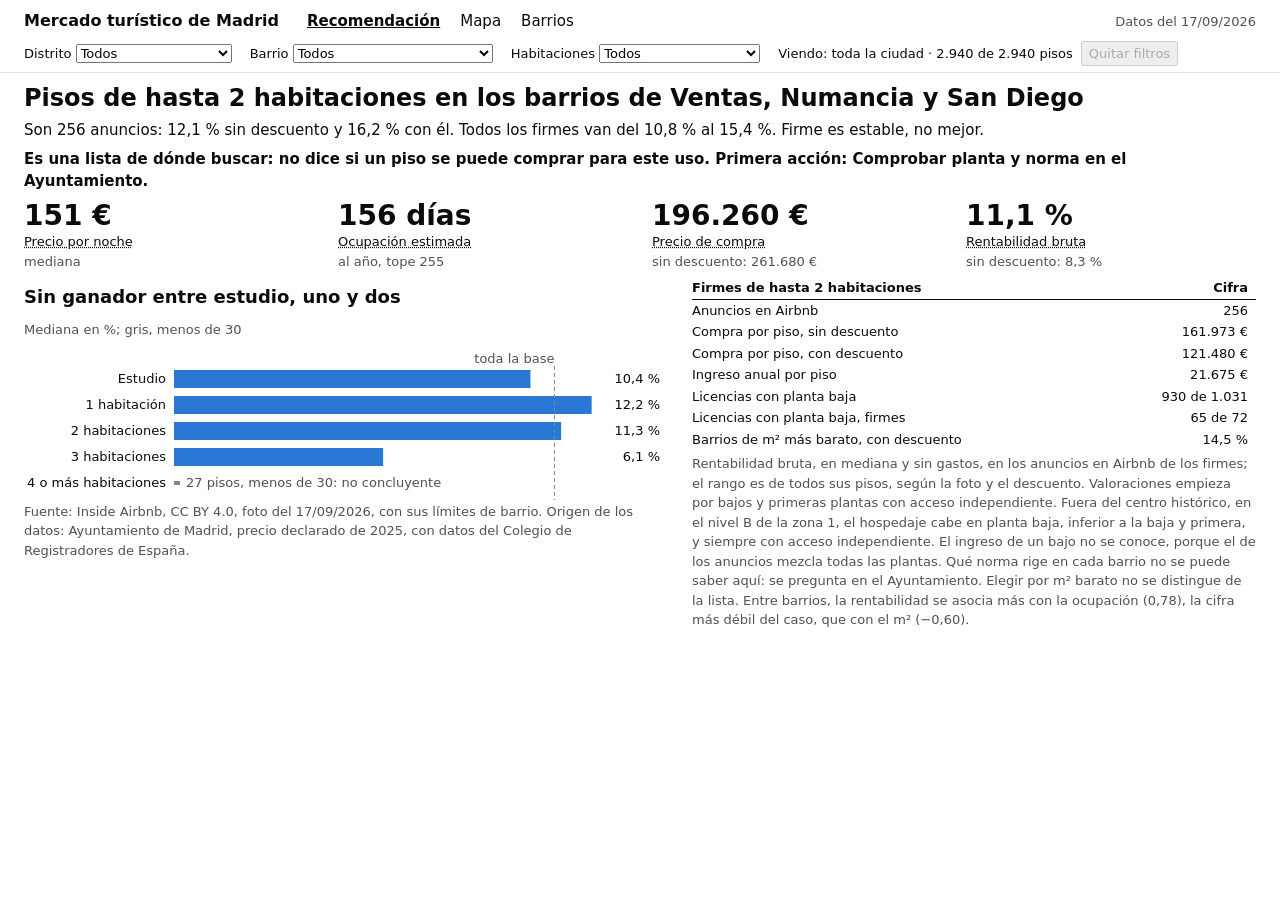
==== commit 06dd7bac: "Los barrios se nombran como barrios" ====
--- a/informes/cuadro_mando.html
+++ b/informes/cuadro_mando.html
@@ -177,9 +177,9 @@
 </div>
 <main>
 <section class="pagina" id="p-recomendacion" role="tabpanel" aria-labelledby="t-recomendacion">
-  <h1>Busca pisos de hasta 2 habitaciones en Ventas, Numancia y San Diego</h1>
+  <h1>Pisos de hasta 2 habitaciones en los barrios de Ventas, Numancia y San Diego</h1>
   <p class="texto">Son 256 anuncios: 12,1 % sin descuento y 16,2 % con él. Todos los firmes van del 10,8 % al 15,4 %. Firme es estable, no mejor.</p>
-  <p class="texto limite">Es una lista de dónde buscar y no dice si un piso se puede comprar para este uso. Primera acción: Comprobar planta y norma en el Ayuntamiento.</p>
+  <p class="texto limite">Es una lista de dónde buscar: no dice si un piso se puede comprar para este uso. Primera acción: Comprobar planta y norma en el Ayuntamiento.</p>
   <div class="cifras" id="cifras-recomendacion"></div>
   <p class="definicion" id="def-recomendacion" hidden></p>
   <div class="lado-reco">
@@ -189,7 +189,7 @@
       <div id="g-dormitorios-dibujo"></div>
       <p class="g-fuente">Fuente: Inside Airbnb, CC BY 4.0, foto del 17/09/2026, con sus límites de barrio. Origen de los datos: Ayuntamiento de Madrid, precio declarado de 2025, con datos del Colegio de Registradores de España.</p>
     </div>
-    <div class="fija"><table><thead><tr><th>Firmes de hasta 2 habitaciones</th><th class="num">Cifra</th></tr></thead><tbody><tr><td>Anuncios en Airbnb</td><td class="num">256</td></tr><tr><td>Compra por piso, sin descuento</td><td class="num">161.973 €</td></tr><tr><td>Compra por piso, con descuento</td><td class="num">121.480 €</td></tr><tr><td>Ingreso anual por piso</td><td class="num">21.675 €</td></tr><tr><td>Licencias con planta baja</td><td class="num">930 de 1.031</td></tr><tr><td>Licencias con planta baja, firmes</td><td class="num">65 de 72</td></tr><tr><td>Barrios de m² más barato, con descuento</td><td class="num">14,5 %</td></tr></tbody></table><p class="g-fuente">Rentabilidad bruta, en mediana y sin gastos, en los anuncios en Airbnb de los firmes; el rango es de todos sus pisos, según la foto y el descuento. Valoraciones empieza por bajos y primeras plantas con acceso independiente. Fuera del centro histórico, en el nivel B de la zona 1, el hospedaje cabe en planta baja, inferior a la baja y primera, y siempre con acceso independiente. El ingreso de un bajo no se conoce, porque el de los anuncios mezcla todas las plantas. Qué norma rige en cada barrio no se puede saber con estos datos: hay que preguntarlo en el Ayuntamiento. Elegir por m² barato no se distingue de la lista. Entre barrios, la rentabilidad se asocia más con la ocupación (0,78), la cifra más débil del caso, que con el m² (−0,60).</p></div>
+    <div class="fija"><table><thead><tr><th>Firmes de hasta 2 habitaciones</th><th class="num">Cifra</th></tr></thead><tbody><tr><td>Anuncios en Airbnb</td><td class="num">256</td></tr><tr><td>Compra por piso, sin descuento</td><td class="num">161.973 €</td></tr><tr><td>Compra por piso, con descuento</td><td class="num">121.480 €</td></tr><tr><td>Ingreso anual por piso</td><td class="num">21.675 €</td></tr><tr><td>Licencias con planta baja</td><td class="num">930 de 1.031</td></tr><tr><td>Licencias con planta baja, firmes</td><td class="num">65 de 72</td></tr><tr><td>Barrios de m² más barato, con descuento</td><td class="num">14,5 %</td></tr></tbody></table><p class="g-fuente">Rentabilidad bruta, en mediana y sin gastos, en los anuncios en Airbnb de los firmes; el rango es de todos sus pisos, según la foto y el descuento. Valoraciones empieza por bajos y primeras plantas con acceso independiente. Fuera del centro histórico, en el nivel B de la zona 1, el hospedaje cabe en planta baja, inferior a la baja y primera, y siempre con acceso independiente. El ingreso de un bajo no se conoce, porque el de los anuncios mezcla todas las plantas. Qué norma rige en cada barrio no se puede saber aquí: se pregunta en el Ayuntamiento. Elegir por m² barato no se distingue de la lista. Entre barrios, la rentabilidad se asocia más con la ocupación (0,78), la cifra más débil del caso, que con el m² (−0,60).</p></div>
   </div>
 </section>
 <section class="pagina" id="p-mapa" role="tabpanel" aria-labelledby="t-mapa" hidden>
@@ -220,7 +220,7 @@
 <div class="etiqueta-dato" id="etiqueta" hidden></div>
 </div>
 
-<script type="application/json" id="datos">{"fecha_datos":"2026-09-17","fecha_texto":"17/09/2026","minimo":30,"distritos":{"Arganzuela":["Acacias","Atocha","Chopera","Delicias","Imperial","Legazpi","Palos de Moguer"],"Barajas":["Aeropuerto","Alameda de Osuna","Casco Histórico de Barajas","Corralejos","Timón"],"Carabanchel":["Abrantes","Buenavista","Comillas","Opañel","Puerta Bonita","San Isidro","Vista Alegre"],"Centro":["Cortes","Embajadores","Justicia","Palacio","Sol","Universidad"],"Chamartín":["Castilla","Ciudad Jardín","El Viso","Hispanoamérica","Nueva España","Prosperidad"],"Chamberí":["Almagro","Arapiles","Gaztambide","Rios Rosas","Trafalgar","Vallehermoso"],"Ciudad Lineal":["Atalaya","Colina","Concepción","Costillares","Pueblo Nuevo","Quintana","San Juan Bautista","San Pascual","Ventas"],"Fuencarral - El Pardo":["El Goloso","El Pardo","Fuentelareina","La Paz","Mirasierra","Peñagrande","Pilar","Valverde"],"Hortaleza":["Apostol Santiago","Canillas","Palomas","Pinar del Rey","Piovera","Valdefuentes"],"Latina":["Aguilas","Aluche","Campamento","Cuatro Vientos","Cármenes","Lucero","Puerta del Angel"],"Moncloa - Aravaca":["Aravaca","Argüelles","Casa de Campo","Ciudad Universitaria","El Plantío","Valdemarín","Valdezarza"],"Moratalaz":["Fontarrón","Horcajo","Marroquina","Media Legua","Pavones","Vinateros"],"Puente de Vallecas":["Entrevías","Numancia","Palomeras Bajas","Palomeras Sureste","Portazgo","San Diego"],"Retiro":["Adelfas","Estrella","Ibiza","Jerónimos","Niño Jesús","Pacífico"],"Salamanca":["Castellana","Fuente del Berro","Goya","Guindalera","Lista","Recoletos"],"San Blas - Canillejas":["Amposta","Arcos","Canillejas","Hellín","Rejas","Rosas","Salvador","Simancas"],"Tetuán":["Almenara","Bellas Vistas","Berruguete","Castillejos","Cuatro Caminos","Valdeacederas"],"Usera":["Almendrales","Moscardó","Orcasitas","Orcasur","Pradolongo","San Fermín","Zofío"],"Vicálvaro":["Ambroz","Casco Histórico de Vicálvaro"],"Villa de Vallecas":["Casco Histórico de Vallecas","Santa Eugenia"],"Villaverde":["Butarque","Los Angeles","Los Rosales","San Andrés","San Cristobal"]},"tramos":[["0","Estudio"],["1","1 habitación"],["2","2 habitaciones"],["3","3 habitaciones"],["4 o más","4 o más habitaciones"]],"selecciones":{"Todos|Todos":{"pisos":2940,"rent":11.104171,"rent_sin":8.328128,"precio":150.77,"ocupacion":156.0,"compra":196260.1875,"compra_sin":261680.25,"cuartil":4.050353},"Todos|0":{"pisos":324,"rent":10.403691,"rent_sin":7.802768,"precio":136.635,"ocupacion":132.0,"compra":179624.625,"compra_sin":239499.5,"cuartil":3.5579},"Todos|1":{"pisos":1646,"rent":12.190336,"rent_sin":9.142752,"precio":138.1,"ocupacion":168.0,"compra":168151.5,"compra_sin":224202.0,"cuartil":4.435775},"Todos|2":{"pisos":726,"rent":11.299629,"rent_sin":8.474722,"precio":179.0,"ocupacion":153.0,"compra":216255.4875,"compra_sin":288340.65,"cuartil":5.073443},"Todos|3":{"pisos":217,"rent":6.104187,"rent_sin":4.57814,"precio":214.0,"ocupacion":96.0,"compra":338704.575,"compra_sin":451606.1,"cuartil":2.338978},"Todos|4 o más":{"pisos":27},"D:Arganzuela|Todos":{"pisos":78,"rent":6.589467,"rent_sin":4.942101,"precio":169.62,"ocupacion":81.0,"compra":255388.5,"compra_sin":340518.0,"cuartil":1.900318},"D:Arganzuela|0":{"pisos":16},"D:Arganzuela|1":{"pisos":40,"rent":4.849811,"rent_sin":3.637358,"precio":162.5,"ocupacion":66.0,"compra":255388.5,"compra_sin":340518.0,"cuartil":1.414839},"D:Arganzuela|2":{"pisos":20},"D:Arganzuela|3":{"pisos":2},"B:Atocha|Todos":{"pisos":30,"rent":3.397659,"rent_sin":2.548244,"precio":176.5,"ocupacion":45.0,"compra":255388.5,"compra_sin":340518.0,"cuartil":1.556805},"B:Atocha|0":{"pisos":10},"B:Atocha|1":{"pisos":14},"B:Atocha|2":{"pisos":6},"B:Delicias|Todos":{"pisos":10},"B:Delicias|0":{"pisos":1},"B:Delicias|1":{"pisos":6},"B:Delicias|2":{"pisos":2},"B:Delicias|3":{"pisos":1},"B:Legazpi|Todos":{"pisos":20},"B:Legazpi|1":{"pisos":13},"B:Legazpi|2":{"pisos":6},"B:Legazpi|3":{"pisos":1},"B:Palos de Moguer|Todos":{"pisos":18},"B:Palos de Moguer|0":{"pisos":5},"B:Palos de Moguer|1":{"pisos":7},"B:Palos de Moguer|2":{"pisos":6},"D:Barajas|Todos":{"pisos":42,"rent":12.798554,"rent_sin":9.598916,"precio":148.5,"ocupacion":177.0,"compra":169323.375,"compra_sin":225764.5,"cuartil":4.430912},"D:Barajas|0":{"pisos":2},"D:Barajas|1":{"pisos":21},"D:Barajas|2":{"pisos":13},"D:Barajas|3":{"pisos":5},"D:Barajas|4 o más":{"pisos":1},"B:Aeropuerto|Todos":{"pisos":3},"B:Aeropuerto|1":{"pisos":1},"B:Aeropuerto|2":{"pisos":1},"B:Aeropuerto|3":{"pisos":1},"B:Alameda de Osuna|Todos":{"pisos":2},"B:Alameda de Osuna|1":{"pisos":1},"B:Alameda de Osuna|4 o más":{"pisos":1},"B:Casco Histórico de Barajas|Todos":{"pisos":21},"B:Casco Histórico de Barajas|0":{"pisos":2},"B:Casco Histórico de Barajas|1":{"pisos":15},"B:Casco Histórico de Barajas|2":{"pisos":2},"B:Casco Histórico de Barajas|3":{"pisos":2},"B:Corralejos|Todos":{"pisos":3},"B:Corralejos|2":{"pisos":2},"B:Corralejos|3":{"pisos":1},"B:Timón|Todos":{"pisos":13},"B:Timón|1":{"pisos":4},"B:Timón|2":{"pisos":8},"B:Timón|3":{"pisos":1},"D:Carabanchel|Todos":{"pisos":270,"rent":15.567262,"rent_sin":11.675447,"precio":138.885,"ocupacion":186.0,"compra":141621.675,"compra_sin":188828.9,"cuartil":5.645412},"D:Carabanchel|0":{"pisos":26},"D:Carabanchel|1":{"pisos":137,"rent":18.216832,"rent_sin":13.662624,"precio":133.0,"ocupacion":204.0,"compra":131283.375,"compra_sin":175044.5,"cuartil":9.524761},"D:Carabanchel|2":{"pisos":87,"rent":13.521836,"rent_sin":10.141377,"precio":161.5,"ocupacion":132.0,"compra":178913.9625,"compra_sin":238551.95,"cuartil":5.118944},"D:Carabanchel|3":{"pisos":18},"D:Carabanchel|4 o más":{"pisos":2},"B:Abrantes|Todos":{"pisos":12},"B:Abrantes|0":{"pisos":1},"B:Abrantes|1":{"pisos":8},"B:Abrantes|2":{"pisos":3},"B:Buenavista|Todos":{"pisos":14},"B:Buenavista|1":{"pisos":9},"B:Buenavista|2":{"pisos":4},"B:Buenavista|3":{"pisos":1},"B:Comillas|Todos":{"pisos":61,"rent":13.094597,"rent_sin":9.820948,"precio":172.0,"ocupacion":138.0,"compra":200143.6125,"compra_sin":266858.15,"cuartil":5.186276},"B:Comillas|0":{"pisos":7},"B:Comillas|1":{"pisos":22},"B:Comillas|2":{"pisos":24},"B:Comillas|3":{"pisos":8},"B:Opañel|Todos":{"pisos":60,"rent":18.733469,"rent_sin":14.050102,"precio":142.16,"ocupacion":229.5,"compra":131283.375,"compra_sin":175044.5,"cuartil":9.895402},"B:Opañel|0":{"pisos":5},"B:Opañel|1":{"pisos":38,"rent":25.833431,"rent_sin":19.375073,"precio":142.16,"ocupacion":255.0,"compra":131283.375,"compra_sin":175044.5,"cuartil":17.454853},"B:Opañel|2":{"pisos":15},"B:Opañel|3":{"pisos":1},"B:Opañel|4 o más":{"pisos":1},"B:Puerta Bonita|Todos":{"pisos":28},"B:Puerta Bonita|0":{"pisos":2},"B:Puerta Bonita|1":{"pisos":16},"B:Puerta Bonita|2":{"pisos":10},"B:San Isidro|Todos":{"pisos":63,"rent":15.448288,"rent_sin":11.586216,"precio":135.62,"ocupacion":174.0,"compra":137626.125,"compra_sin":183501.5,"cuartil":5.20866},"B:San Isidro|0":{"pisos":7},"B:San Isidro|1":{"pisos":27},"B:San Isidro|2":{"pisos":22},"B:San Isidro|3":{"pisos":6},"B:San Isidro|4 o más":{"pisos":1},"B:Vista Alegre|Todos":{"pisos":32,"rent":16.125688,"rent_sin":12.094266,"precio":139.485,"ocupacion":147.0,"compra":120495.75,"compra_sin":160661.0,"cuartil":7.46177},"B:Vista Alegre|0":{"pisos":4},"B:Vista Alegre|1":{"pisos":17},"B:Vista Alegre|2":{"pisos":9},"B:Vista Alegre|3":{"pisos":2},"D:Chamartín|Todos":{"pisos":260,"rent":8.499447,"rent_sin":6.374585,"precio":176.05,"ocupacion":132.0,"compra":294775.5,"compra_sin":393034.0,"cuartil":2.843825},"D:Chamartín|0":{"pisos":11},"D:Chamartín|1":{"pisos":157,"rent":9.306065,"rent_sin":6.979549,"precio":161.0,"ocupacion":156.0,"compra":241820.625,"compra_sin":322427.5,"cuartil":3.711842},"D:Chamartín|2":{"pisos":74,"rent":8.654351,"rent_sin":6.490763,"precio":226.5,"ocupacion":120.0,"compra":368496.375,"compra_sin":491328.5,"cuartil":2.704983},"D:Chamartín|3":{"pisos":16},"D:Chamartín|4 o más":{"pisos":2},"B:Castilla|Todos":{"pisos":19},"B:Castilla|1":{"pisos":15},"B:Castilla|2":{"pisos":4},"B:Ciudad Jardín|Todos":{"pisos":40,"rent":6.542902,"rent_sin":4.907177,"precio":192.875,"ocupacion":138.0,"compra":283458.75,"compra_sin":377945.0,"cuartil":2.007555},"B:Ciudad Jardín|0":{"pisos":3},"B:Ciudad Jardín|1":{"pisos":21},"B:Ciudad Jardín|2":{"pisos":9},"B:Ciudad Jardín|3":{"pisos":7},"B:El Viso|Todos":{"pisos":14},"B:El Viso|1":{"pisos":6},"B:El Viso|2":{"pisos":6},"B:El Viso|3":{"pisos":1},"B:El Viso|4 o más":{"pisos":1},"B:Hispanoamérica|Todos":{"pisos":38,"rent":9.594163,"rent_sin":7.195622,"precio":217.5,"ocupacion":162.0,"compra":294775.5,"compra_sin":393034.0,"cuartil":6.628434},"B:Hispanoamérica|0":{"pisos":1},"B:Hispanoamérica|1":{"pisos":22},"B:Hispanoamérica|2":{"pisos":13},"B:Hispanoamérica|3":{"pisos":2},"B:Nueva España|Todos":{"pisos":42,"rent":4.552629,"rent_sin":3.414472,"precio":210.83,"ocupacion":72.0,"compra":306870.375,"compra_sin":409160.5,"cuartil":1.954112},"B:Nueva España|0":{"pisos":2},"B:Nueva España|1":{"pisos":20},"B:Nueva España|2":{"pisos":16},"B:Nueva España|3":{"pisos":4},"B:Prosperidad|Todos":{"pisos":107,"rent":8.857805,"rent_sin":6.643354,"precio":161.0,"ocupacion":132.0,"compra":241820.625,"compra_sin":322427.5,"cuartil":3.741616},"B:Prosperidad|0":{"pisos":5},"B:Prosperidad|1":{"pisos":73,"rent":8.857805,"rent_sin":6.643354,"precio":138.99,"ocupacion":132.0,"compra":241820.625,"compra_sin":322427.5,"cuartil":3.790843},"B:Prosperidad|2":{"pisos":26},"B:Prosperidad|3":{"pisos":2},"B:Prosperidad|4 o más":{"pisos":1},"D:Chamberí|Todos":{"pisos":1},"D:Chamberí|1":{"pisos":1},"B:Vallehermoso|Todos":{"pisos":1},"B:Vallehermoso|1":{"pisos":1},"D:Ciudad Lineal|Todos":{"pisos":291,"rent":11.936309,"rent_sin":8.952232,"precio":149.0,"ocupacion":156.0,"compra":184997.475,"compra_sin":246663.3,"cuartil":4.491702},"D:Ciudad Lineal|0":{"pisos":42,"rent":7.080966,"rent_sin":5.310724,"precio":172.01,"ocupacion":72.0,"compra":154990.125,"compra_sin":206653.5,"cuartil":2.837156},"D:Ciudad Lineal|1":{"pisos":145,"rent":13.158636,"rent_sin":9.868977,"precio":141.0,"ocupacion":174.0,"compra":154990.125,"compra_sin":206653.5,"cuartil":6.427398},"D:Ciudad Lineal|2":{"pisos":77,"rent":13.370453,"rent_sin":10.02784,"precio":165.0,"ocupacion":192.0,"compra":201487.1625,"compra_sin":268649.55,"cuartil":4.215581},"D:Ciudad Lineal|3":{"pisos":25},"D:Ciudad Lineal|4 o más":{"pisos":2},"B:Colina|Todos":{"pisos":3},"B:Colina|1":{"pisos":2},"B:Colina|2":{"pisos":1},"B:Concepción|Todos":{"pisos":27},"B:Concepción|0":{"pisos":1},"B:Concepción|1":{"pisos":13},"B:Concepción|2":{"pisos":12},"B:Concepción|3":{"pisos":1},"B:Costillares|Todos":{"pisos":14},"B:Costillares|0":{"pisos":8},"B:Costillares|1":{"pisos":5},"B:Costillares|2":{"pisos":1},"B:Pueblo Nuevo|Todos":{"pisos":95,"rent":11.687511,"rent_sin":8.765633,"precio":140.0,"ocupacion":132.0,"compra":142305.75,"compra_sin":189741.0,"cuartil":4.755422},"B:Pueblo Nuevo|0":{"pisos":13},"B:Pueblo Nuevo|1":{"pisos":47,"rent":11.687511,"rent_sin":8.765633,"precio":129.0,"ocupacion":138.0,"compra":142305.75,"compra_sin":189741.0,"cuartil":5.649807},"B:Pueblo Nuevo|2":{"pisos":25},"B:Pueblo Nuevo|3":{"pisos":10},"B:Quintana|Todos":{"pisos":42,"rent":14.633871,"rent_sin":10.975404,"precio":162.625,"ocupacion":192.0,"compra":166350.375,"compra_sin":221800.5,"cuartil":4.517213},"B:Quintana|0":{"pisos":10},"B:Quintana|1":{"pisos":19},"B:Quintana|2":{"pisos":11},"B:Quintana|3":{"pisos":1},"B:Quintana|4 o más":{"pisos":1},"B:San Juan Bautista|Todos":{"pisos":10},"B:San Juan Bautista|1":{"pisos":10},"B:San Pascual|Todos":{"pisos":11},"B:San Pascual|0":{"pisos":1},"B:San Pascual|1":{"pisos":6},"B:San Pascual|2":{"pisos":2},"B:San Pascual|3":{"pisos":2},"B:Ventas|Todos":{"pisos":89,"rent":16.951452,"rent_sin":12.713589,"precio":169.33,"ocupacion":150.0,"compra":154990.125,"compra_sin":206653.5,"cuartil":7.062218},"B:Ventas|0":{"pisos":9},"B:Ventas|1":{"pisos":43,"rent":17.275294,"rent_sin":12.956471,"precio":144.0,"ocupacion":210.0,"compra":154990.125,"compra_sin":206653.5,"cuartil":8.245687},"B:Ventas|2":{"pisos":25},"B:Ventas|3":{"pisos":11},"B:Ventas|4 o más":{"pisos":1},"D:Fuencarral - El Pardo|Todos":{"pisos":61,"rent":6.152092,"rent_sin":4.614069,"precio":144.0,"ocupacion":96.0,"compra":189921.75,"compra_sin":253229.0,"cuartil":2.230093},"D:Fuencarral - El Pardo|0":{"pisos":8},"D:Fuencarral - El Pardo|1":{"pisos":31,"rent":6.887052,"rent_sin":5.165289,"precio":129.5,"ocupacion":96.0,"compra":189921.75,"compra_sin":253229.0,"cuartil":2.47365},"D:Fuencarral - El Pardo|2":{"pisos":17},"D:Fuencarral - El Pardo|3":{"pisos":4},"D:Fuencarral - El Pardo|4 o más":{"pisos":1},"B:La Paz|Todos":{"pisos":5},"B:La Paz|2":{"pisos":4},"B:La Paz|4 o más":{"pisos":1},"B:Mirasierra|Todos":{"pisos":2},"B:Mirasierra|1":{"pisos":1},"B:Mirasierra|3":{"pisos":1},"B:Peñagrande|Todos":{"pisos":13},"B:Peñagrande|0":{"pisos":3},"B:Peñagrande|1":{"pisos":3},"B:Peñagrande|2":{"pisos":7},"B:Pilar|Todos":{"pisos":20},"B:Pilar|1":{"pisos":15},"B:Pilar|2":{"pisos":4},"B:Pilar|3":{"pisos":1},"B:Valverde|Todos":{"pisos":21},"B:Valverde|0":{"pisos":5},"B:Valverde|1":{"pisos":12},"B:Valverde|2":{"pisos":2},"B:Valverde|3":{"pisos":2},"D:Hortaleza|Todos":{"pisos":138,"rent":8.445992,"rent_sin":6.334494,"precio":167.5,"ocupacion":132.0,"compra":224147.25,"compra_sin":298863.0,"cuartil":2.75762},"D:Hortaleza|0":{"pisos":8},"D:Hortaleza|1":{"pisos":80,"rent":13.142901,"rent_sin":9.857176,"precio":149.65,"ocupacion":162.0,"compra":179473.125,"compra_sin":239297.5,"cuartil":3.107377},"D:Hortaleza|2":{"pisos":27},"D:Hortaleza|3":{"pisos":19},"D:Hortaleza|4 o más":{"pisos":4},"B:Apostol Santiago|Todos":{"pisos":1},"B:Apostol Santiago|0":{"pisos":1},"B:Canillas|Todos":{"pisos":38,"rent":7.755293,"rent_sin":5.81647,"precio":161.085,"ocupacion":78.0,"compra":179473.125,"compra_sin":239297.5,"cuartil":2.627691},"B:Canillas|0":{"pisos":4},"B:Canillas|1":{"pisos":19},"B:Canillas|2":{"pisos":7},"B:Canillas|3":{"pisos":7},"B:Canillas|4 o más":{"pisos":1},"B:Palomas|Todos":{"pisos":2},"B:Palomas|2":{"pisos":1},"B:Palomas|3":{"pisos":1},"B:Pinar del Rey|Todos":{"pisos":46,"rent":13.333104,"rent_sin":9.999828,"precio":162.405,"ocupacion":153.0,"compra":159995.25,"compra_sin":213327.0,"cuartil":4.691245},"B:Pinar del Rey|0":{"pisos":2},"B:Pinar del Rey|1":{"pisos":28},"B:Pinar del Rey|2":{"pisos":10},"B:Pinar del Rey|3":{"pisos":6},"B:Piovera|Todos":{"pisos":11},"B:Piovera|1":{"pisos":7},"B:Piovera|2":{"pisos":2},"B:Piovera|3":{"pisos":2},"B:Valdefuentes|Todos":{"pisos":40,"rent":6.641122,"rent_sin":4.980842,"precio":176.6,"ocupacion":90.0,"compra":224147.25,"compra_sin":298863.0,"cuartil":1.747423},"B:Valdefuentes|0":{"pisos":1},"B:Valdefuentes|1":{"pisos":26},"B:Valdefuentes|2":{"pisos":7},"B:Valdefuentes|3":{"pisos":3},"B:Valdefuentes|4 o más":{"pisos":3},"D:Latina|Todos":{"pisos":127,"rent":12.396797,"rent_sin":9.297598,"precio":136.0,"ocupacion":150.0,"compra":151248.75,"compra_sin":201665.0,"cuartil":4.342849},"D:Latina|0":{"pisos":4},"D:Latina|1":{"pisos":75,"rent":11.507194,"rent_sin":8.630395,"precio":123.0,"ocupacion":126.0,"compra":151248.75,"compra_sin":201665.0,"cuartil":3.946927},"D:Latina|2":{"pisos":39,"rent":13.098646,"rent_sin":9.823985,"precio":160.0,"ocupacion":162.0,"compra":196623.375,"compra_sin":262164.5,"cuartil":6.799868},"D:Latina|3":{"pisos":9},"B:Aguilas|Todos":{"pisos":8},"B:Aguilas|1":{"pisos":7},"B:Aguilas|2":{"pisos":1},"B:Aluche|Todos":{"pisos":13},"B:Aluche|0":{"pisos":1},"B:Aluche|1":{"pisos":10},"B:Aluche|2":{"pisos":2},"B:Campamento|Todos":{"pisos":1},"B:Campamento|2":{"pisos":1},"B:Cuatro Vientos|Todos":{"pisos":2},"B:Cuatro Vientos|1":{"pisos":2},"B:Cármenes|Todos":{"pisos":9},"B:Cármenes|0":{"pisos":2},"B:Cármenes|1":{"pisos":2},"B:Cármenes|2":{"pisos":4},"B:Cármenes|3":{"pisos":1},"B:Lucero|Todos":{"pisos":19},"B:Lucero|1":{"pisos":15},"B:Lucero|2":{"pisos":4},"B:Puerta del Angel|Todos":{"pisos":75,"rent":14.330697,"rent_sin":10.748023,"precio":144.0,"ocupacion":216.0,"compra":151248.75,"compra_sin":201665.0,"cuartil":6.799868},"B:Puerta del Angel|0":{"pisos":1},"B:Puerta del Angel|1":{"pisos":39,"rent":15.637815,"rent_sin":11.728361,"precio":130.0,"ocupacion":216.0,"compra":151248.75,"compra_sin":201665.0,"cuartil":6.920388},"B:Puerta del Angel|2":{"pisos":27},"B:Puerta del Angel|3":{"pisos":8},"D:Moncloa - Aravaca|Todos":{"pisos":69,"rent":10.760626,"rent_sin":8.070469,"precio":132.0,"ocupacion":180.0,"compra":211680.75,"compra_sin":282241.0,"cuartil":3.290063},"D:Moncloa - Aravaca|0":{"pisos":4},"D:Moncloa - Aravaca|1":{"pisos":45,"rent":13.492299,"rent_sin":10.119224,"precio":121.5,"ocupacion":234.0,"compra":168151.5,"compra_sin":224202.0,"cuartil":6.519251},"D:Moncloa - Aravaca|2":{"pisos":14},"D:Moncloa - Aravaca|3":{"pisos":6},"B:Aravaca|Todos":{"pisos":12},"B:Aravaca|1":{"pisos":7},"B:Aravaca|2":{"pisos":3},"B:Aravaca|3":{"pisos":2},"B:Casa de Campo|Todos":{"pisos":11},"B:Casa de Campo|0":{"pisos":1},"B:Casa de Campo|1":{"pisos":6},"B:Casa de Campo|2":{"pisos":2},"B:Casa de Campo|3":{"pisos":2},"B:Ciudad Universitaria|Todos":{"pisos":12},"B:Ciudad Universitaria|0":{"pisos":1},"B:Ciudad Universitaria|1":{"pisos":6},"B:Ciudad Universitaria|2":{"pisos":4},"B:Ciudad Universitaria|3":{"pisos":1},"B:El Plantío|Todos":{"pisos":3},"B:El Plantío|1":{"pisos":2},"B:El Plantío|3":{"pisos":1},"B:Valdezarza|Todos":{"pisos":31,"rent":13.305858,"rent_sin":9.979394,"precio":112.9,"ocupacion":216.0,"compra":168151.5,"compra_sin":224202.0,"cuartil":6.335907},"B:Valdezarza|0":{"pisos":2},"B:Valdezarza|1":{"pisos":24},"B:Valdezarza|2":{"pisos":5},"D:Moratalaz|Todos":{"pisos":17},"D:Moratalaz|0":{"pisos":3},"D:Moratalaz|1":{"pisos":3},"D:Moratalaz|2":{"pisos":8},"D:Moratalaz|3":{"pisos":3},"B:Fontarrón|Todos":{"pisos":5},"B:Fontarrón|2":{"pisos":3},"B:Fontarrón|3":{"pisos":2},"B:Marroquina|Todos":{"pisos":8},"B:Marroquina|0":{"pisos":2},"B:Marroquina|1":{"pisos":2},"B:Marroquina|2":{"pisos":4},"B:Media Legua|Todos":{"pisos":2},"B:Media Legua|1":{"pisos":1},"B:Media Legua|3":{"pisos":1},"B:Vinateros|Todos":{"pisos":2},"B:Vinateros|0":{"pisos":1},"B:Vinateros|2":{"pisos":1},"D:Puente de Vallecas|Todos":{"pisos":243,"rent":15.13293,"rent_sin":11.349697,"precio":129.0,"ocupacion":174.0,"compra":121479.75,"compra_sin":161973.0,"cuartil":6.286192},"D:Puente de Vallecas|0":{"pisos":15},"D:Puente de Vallecas|1":{"pisos":144,"rent":17.368857,"rent_sin":13.026643,"precio":117.665,"ocupacion":222.0,"compra":115437.0,"compra_sin":153916.0,"cuartil":7.387056},"D:Puente de Vallecas|2":{"pisos":67,"rent":14.571105,"rent_sin":10.928329,"precio":154.0,"ocupacion":168.0,"compra":150068.1,"compra_sin":200090.8,"cuartil":6.247164},"D:Puente de Vallecas|3":{"pisos":16},"D:Puente de Vallecas|4 o más":{"pisos":1},"B:Entrevías|Todos":{"pisos":14},"B:Entrevías|1":{"pisos":6},"B:Entrevías|2":{"pisos":4},"B:Entrevías|3":{"pisos":3},"B:Entrevías|4 o más":{"pisos":1},"B:Numancia|Todos":{"pisos":84,"rent":17.674378,"rent_sin":13.255783,"precio":129.52,"ocupacion":222.0,"compra":121479.75,"compra_sin":161973.0,"cuartil":5.227209},"B:Numancia|0":{"pisos":7},"B:Numancia|1":{"pisos":60,"rent":19.516833,"rent_sin":14.637625,"precio":121.0,"ocupacion":255.0,"compra":121479.75,"compra_sin":161973.0,"cuartil":6.908559},"B:Numancia|2":{"pisos":13},"B:Numancia|3":{"pisos":4},"B:Palomeras Bajas|Todos":{"pisos":19},"B:Palomeras Bajas|0":{"pisos":3},"B:Palomeras Bajas|1":{"pisos":10},"B:Palomeras Bajas|2":{"pisos":6},"B:Palomeras Sureste|Todos":{"pisos":10},"B:Palomeras Sureste|0":{"pisos":2},"B:Palomeras Sureste|1":{"pisos":2},"B:Palomeras Sureste|2":{"pisos":5},"B:Palomeras Sureste|3":{"pisos":1},"B:Portazgo|Todos":{"pisos":9},"B:Portazgo|1":{"pisos":4},"B:Portazgo|2":{"pisos":5},"B:San Diego|Todos":{"pisos":107,"rent":14.579381,"rent_sin":10.934536,"precio":137.0,"ocupacion":156.0,"compra":115437.0,"compra_sin":153916.0,"cuartil":6.35666},"B:San Diego|0":{"pisos":3},"B:San Diego|1":{"pisos":62,"rent":14.579381,"rent_sin":10.934536,"precio":123.525,"ocupacion":132.0,"compra":115437.0,"compra_sin":153916.0,"cuartil":6.036409},"B:San Diego|2":{"pisos":34,"rent":14.741367,"rent_sin":11.056026,"precio":149.25,"ocupacion":183.0,"compra":150068.1,"compra_sin":200090.8,"cuartil":8.78901},"B:San Diego|3":{"pisos":8},"D:Retiro|Todos":{"pisos":75,"rent":7.234322,"rent_sin":5.425741,"precio":177.0,"ocupacion":102.0,"compra":215319.75,"compra_sin":287093.0,"cuartil":1.529228},"D:Retiro|0":{"pisos":20},"D:Retiro|1":{"pisos":37,"rent":12.372297,"rent_sin":9.279223,"precio":167.12,"ocupacion":138.0,"compra":215319.75,"compra_sin":287093.0,"cuartil":3.261279},"D:Retiro|2":{"pisos":13},"D:Retiro|3":{"pisos":5},"B:Adelfas|Todos":{"pisos":50,"rent":7.277679,"rent_sin":5.458259,"precio":168.25,"ocupacion":138.0,"compra":215319.75,"compra_sin":287093.0,"cuartil":1.035553},"B:Adelfas|0":{"pisos":16},"B:Adelfas|1":{"pisos":24},"B:Adelfas|2":{"pisos":6},"B:Adelfas|3":{"pisos":4},"B:Estrella|Todos":{"pisos":14},"B:Estrella|0":{"pisos":2},"B:Estrella|1":{"pisos":6},"B:Estrella|2":{"pisos":5},"B:Estrella|3":{"pisos":1},"B:Pacífico|Todos":{"pisos":11},"B:Pacífico|0":{"pisos":2},"B:Pacífico|1":{"pisos":7},"B:Pacífico|2":{"pisos":2},"D:Salamanca|Todos":{"pisos":219,"rent":9.813564,"rent_sin":7.360173,"precio":190.0,"ocupacion":180.0,"compra":284944.875,"compra_sin":379926.5,"cuartil":3.910643},"D:Salamanca|0":{"pisos":37,"rent":14.756964,"rent_sin":11.067723,"precio":200.0,"ocupacion":186.0,"compra":252084.375,"compra_sin":336112.5,"cuartil":9.399713},"D:Salamanca|1":{"pisos":106,"rent":8.714344,"rent_sin":6.535758,"precio":175.0,"ocupacion":144.0,"compra":252084.375,"compra_sin":336112.5,"cuartil":2.944395},"D:Salamanca|2":{"pisos":58,"rent":11.340918,"rent_sin":8.505689,"precio":200.82,"ocupacion":162.0,"compra":327709.6875,"compra_sin":436946.25,"cuartil":4.986737},"D:Salamanca|3":{"pisos":15},"D:Salamanca|4 o más":{"pisos":3},"B:Fuente del Berro|Todos":{"pisos":55,"rent":6.408895,"rent_sin":4.806671,"precio":193.0,"ocupacion":132.0,"compra":284944.875,"compra_sin":379926.5,"cuartil":2.512551},"B:Fuente del Berro|0":{"pisos":4},"B:Fuente del Berro|1":{"pisos":34,"rent":6.515008,"rent_sin":4.886256,"precio":181.9,"ocupacion":114.0,"compra":284944.875,"compra_sin":379926.5,"cuartil":1.940796},"B:Fuente del Berro|2":{"pisos":12},"B:Fuente del Berro|3":{"pisos":4},"B:Fuente del Berro|4 o más":{"pisos":1},"B:Guindalera|Todos":{"pisos":164,"rent":11.371014,"rent_sin":8.528261,"precio":188.245,"ocupacion":186.0,"compra":252084.375,"compra_sin":336112.5,"cuartil":4.883237},"B:Guindalera|0":{"pisos":33,"rent":14.756964,"rent_sin":11.067723,"precio":200.0,"ocupacion":186.0,"compra":252084.375,"compra_sin":336112.5,"cuartil":12.949236},"B:Guindalera|1":{"pisos":72,"rent":9.486443,"rent_sin":7.114832,"precio":172.5,"ocupacion":165.0,"compra":252084.375,"compra_sin":336112.5,"cuartil":3.424627},"B:Guindalera|2":{"pisos":46,"rent":11.909405,"rent_sin":8.932054,"precio":197.665,"ocupacion":177.0,"compra":327709.6875,"compra_sin":436946.25,"cuartil":4.986737},"B:Guindalera|3":{"pisos":11},"B:Guindalera|4 o más":{"pisos":2},"D:San Blas - Canillejas|Todos":{"pisos":194,"rent":11.803322,"rent_sin":8.852492,"precio":126.32,"ocupacion":132.0,"compra":134256.0,"compra_sin":179008.0,"cuartil":4.743922},"D:San Blas - Canillejas|0":{"pisos":19},"D:San Blas - Canillejas|1":{"pisos":138,"rent":12.828439,"rent_sin":9.621329,"precio":117.65,"ocupacion":153.0,"compra":134256.0,"compra_sin":179008.0,"cuartil":4.743922},"D:San Blas - Canillejas|2":{"pisos":26},"D:San Blas - Canillejas|3":{"pisos":8},"D:San Blas - Canillejas|4 o más":{"pisos":3},"B:Amposta|Todos":{"pisos":1},"B:Amposta|4 o más":{"pisos":1},"B:Arcos|Todos":{"pisos":3},"B:Arcos|1":{"pisos":2},"B:Arcos|2":{"pisos":1},"B:Canillejas|Todos":{"pisos":35,"rent":15.635668,"rent_sin":11.726751,"precio":121.0,"ocupacion":198.0,"compra":127861.5,"compra_sin":170482.0,"cuartil":9.917763},"B:Canillejas|0":{"pisos":3},"B:Canillejas|1":{"pisos":21},"B:Canillejas|2":{"pisos":8},"B:Canillejas|3":{"pisos":2},"B:Canillejas|4 o más":{"pisos":1},"B:Hellín|Todos":{"pisos":3},"B:Hellín|1":{"pisos":2},"B:Hellín|2":{"pisos":1},"B:Rejas|Todos":{"pisos":101,"rent":9.259921,"rent_sin":6.944941,"precio":121.0,"ocupacion":120.0,"compra":134256.0,"compra_sin":179008.0,"cuartil":3.03897},"B:Rejas|0":{"pisos":1},"B:Rejas|1":{"pisos":86,"rent":9.429746,"rent_sin":7.07231,"precio":117.4,"ocupacion":123.0,"compra":134256.0,"compra_sin":179008.0,"cuartil":3.002302},"B:Rejas|2":{"pisos":14},"B:Rosas|Todos":{"pisos":11},"B:Rosas|0":{"pisos":7},"B:Rosas|1":{"pisos":3},"B:Rosas|3":{"pisos":1},"B:Salvador|Todos":{"pisos":7},"B:Salvador|0":{"pisos":3},"B:Salvador|1":{"pisos":4},"B:Simancas|Todos":{"pisos":33,"rent":9.421736,"rent_sin":7.066302,"precio":166.0,"ocupacion":108.0,"compra":138401.25,"compra_sin":184535.0,"cuartil":5.722492},"B:Simancas|0":{"pisos":5},"B:Simancas|1":{"pisos":20},"B:Simancas|2":{"pisos":2},"B:Simancas|3":{"pisos":5},"B:Simancas|4 o más":{"pisos":1},"D:Tetuán|Todos":{"pisos":542,"rent":11.731313,"rent_sin":8.798485,"precio":162.645,"ocupacion":192.0,"compra":241425.0,"compra_sin":321900.0,"cuartil":5.209364},"D:Tetuán|0":{"pisos":63,"rent":12.14625,"rent_sin":9.109688,"precio":134.18,"ocupacion":198.0,"compra":195897.0,"compra_sin":261196.0,"cuartil":8.666302},"D:Tetuán|1":{"pisos":321,"rent":12.885989,"rent_sin":9.664492,"precio":151.0,"ocupacion":192.0,"compra":197782.125,"compra_sin":263709.5,"cuartil":4.105328},"D:Tetuán|2":{"pisos":120,"rent":10.98968,"rent_sin":8.24226,"precio":197.66,"ocupacion":180.0,"compra":257116.7625,"compra_sin":342822.35,"cuartil":6.678137},"D:Tetuán|3":{"pisos":32,"rent":7.061052,"rent_sin":5.295789,"precio":215.05,"ocupacion":189.0,"compra":411467.925,"compra_sin":548623.9,"cuartil":3.395247},"D:Tetuán|4 o más":{"pisos":6},"B:Almenara|Todos":{"pisos":86,"rent":12.745604,"rent_sin":9.559203,"precio":156.95,"ocupacion":216.0,"compra":187030.875,"compra_sin":249374.5,"cuartil":6.137241},"B:Almenara|0":{"pisos":11},"B:Almenara|1":{"pisos":39,"rent":15.519983,"rent_sin":11.639987,"precio":145.0,"ocupacion":216.0,"compra":187030.875,"compra_sin":249374.5,"cuartil":6.597724},"B:Almenara|2":{"pisos":22},"B:Almenara|3":{"pisos":11},"B:Almenara|4 o más":{"pisos":3},"B:Bellas Vistas|Todos":{"pisos":83,"rent":11.71534,"rent_sin":8.786505,"precio":150.0,"ocupacion":186.0,"compra":195897.0,"compra_sin":261196.0,"cuartil":5.415208},"B:Bellas Vistas|0":{"pisos":22},"B:Bellas Vistas|1":{"pisos":34,"rent":10.177307,"rent_sin":7.632981,"precio":143.75,"ocupacion":150.0,"compra":195897.0,"compra_sin":261196.0,"cuartil":1.787929},"B:Bellas Vistas|2":{"pisos":23},"B:Bellas Vistas|3":{"pisos":4},"B:Berruguete|Todos":{"pisos":71,"rent":13.722484,"rent_sin":10.291863,"precio":140.53,"ocupacion":192.0,"compra":179624.625,"compra_sin":239499.5,"cuartil":5.534022},"B:Berruguete|0":{"pisos":9},"B:Berruguete|1":{"pisos":45,"rent":13.722484,"rent_sin":10.291863,"precio":139.05,"ocupacion":186.0,"compra":179624.625,"compra_sin":239499.5,"cuartil":4.810031},"B:Berruguete|2":{"pisos":12},"B:Berruguete|3":{"pisos":5},"B:Castillejos|Todos":{"pisos":72,"rent":10.313762,"rent_sin":7.735322,"precio":174.8,"ocupacion":168.0,"compra":241425.0,"compra_sin":321900.0,"cuartil":6.010264},"B:Castillejos|0":{"pisos":2},"B:Castillejos|1":{"pisos":52,"rent":11.493756,"rent_sin":8.620317,"precio":154.585,"ocupacion":177.0,"compra":241425.0,"compra_sin":321900.0,"cuartil":5.317801},"B:Castillejos|2":{"pisos":16},"B:Castillejos|3":{"pisos":2},"B:Cuatro Caminos|Todos":{"pisos":140,"rent":12.892461,"rent_sin":9.669346,"precio":192.25,"ocupacion":216.0,"compra":243630.75,"compra_sin":324841.0,"cuartil":6.345921},"B:Cuatro Caminos|0":{"pisos":11},"B:Cuatro Caminos|1":{"pisos":93,"rent":15.095385,"rent_sin":11.321539,"precio":179.93,"ocupacion":216.0,"compra":243630.75,"compra_sin":324841.0,"cuartil":5.318343},"B:Cuatro Caminos|2":{"pisos":32,"rent":12.479478,"rent_sin":9.359609,"precio":205.0,"ocupacion":189.0,"compra":316719.975,"compra_sin":422293.3,"cuartil":7.703579},"B:Cuatro Caminos|3":{"pisos":3},"B:Cuatro Caminos|4 o más":{"pisos":1},"B:Valdeacederas|Todos":{"pisos":90,"rent":9.942759,"rent_sin":7.457069,"precio":149.125,"ocupacion":171.0,"compra":197782.125,"compra_sin":263709.5,"cuartil":2.953553},"B:Valdeacederas|0":{"pisos":8},"B:Valdeacederas|1":{"pisos":58,"rent":11.175176,"rent_sin":8.381382,"precio":140.665,"ocupacion":180.0,"compra":197782.125,"compra_sin":263709.5,"cuartil":2.953553},"B:Valdeacederas|2":{"pisos":15},"B:Valdeacederas|3":{"pisos":7},"B:Valdeacederas|4 o más":{"pisos":2},"D:Usera|Todos":{"pisos":181,"rent":8.234699,"rent_sin":6.176024,"precio":136.94,"ocupacion":96.0,"compra":162143.625,"compra_sin":216191.5,"cuartil":3.59653},"D:Usera|0":{"pisos":20},"D:Usera|1":{"pisos":89,"rent":8.234699,"rent_sin":6.176024,"precio":120.5,"ocupacion":132.0,"compra":127623.0,"compra_sin":170164.0,"cuartil":3.360354},"D:Usera|2":{"pisos":45,"rent":9.493008,"rent_sin":7.119756,"precio":160.0,"ocupacion":96.0,"compra":165909.9,"compra_sin":221213.2,"cuartil":3.182523},"D:Usera|3":{"pisos":26},"D:Usera|4 o más":{"pisos":1},"B:Almendrales|Todos":{"pisos":39,"rent":8.417981,"rent_sin":6.313486,"precio":112.57,"ocupacion":138.0,"compra":162143.625,"compra_sin":216191.5,"cuartil":2.850639},"B:Almendrales|0":{"pisos":1},"B:Almendrales|1":{"pisos":27},"B:Almendrales|2":{"pisos":7},"B:Almendrales|3":{"pisos":4},"B:Moscardó|Todos":{"pisos":47,"rent":7.188742,"rent_sin":5.391556,"precio":142.43,"ocupacion":84.0,"compra":182285.025,"compra_sin":243046.7,"cuartil":4.192018},"B:Moscardó|0":{"pisos":9},"B:Moscardó|1":{"pisos":14},"B:Moscardó|2":{"pisos":12},"B:Moscardó|3":{"pisos":11},"B:Moscardó|4 o más":{"pisos":1},"B:Orcasitas|Todos":{"pisos":5},"B:Orcasitas|1":{"pisos":3},"B:Orcasitas|2":{"pisos":2},"B:Orcasur|Todos":{"pisos":46,"rent":7.757693,"rent_sin":5.818269,"precio":138.905,"ocupacion":69.0,"compra":127623.0,"compra_sin":170164.0,"cuartil":3.857455},"B:Orcasur|0":{"pisos":2},"B:Orcasur|1":{"pisos":31,"rent":17.114642,"rent_sin":12.835982,"precio":136.94,"ocupacion":174.0,"compra":127623.0,"compra_sin":170164.0,"cuartil":4.185374},"B:Orcasur|2":{"pisos":12},"B:Orcasur|3":{"pisos":1},"B:Pradolongo|Todos":{"pisos":22},"B:Pradolongo|0":{"pisos":5},"B:Pradolongo|1":{"pisos":6},"B:Pradolongo|2":{"pisos":6},"B:Pradolongo|3":{"pisos":5},"B:San Fermín|Todos":{"pisos":12},"B:San Fermín|0":{"pisos":1},"B:San Fermín|1":{"pisos":5},"B:San Fermín|2":{"pisos":3},"B:San Fermín|3":{"pisos":3},"B:Zofío|Todos":{"pisos":10},"B:Zofío|0":{"pisos":2},"B:Zofío|1":{"pisos":3},"B:Zofío|2":{"pisos":3},"B:Zofío|3":{"pisos":2},"D:Vicálvaro|Todos":{"pisos":9},"D:Vicálvaro|1":{"pisos":4},"D:Vicálvaro|2":{"pisos":5},"B:Ambroz|Todos":{"pisos":2},"B:Ambroz|1":{"pisos":1},"B:Ambroz|2":{"pisos":1},"B:Casco Histórico de Vicálvaro|Todos":{"pisos":7},"B:Casco Histórico de Vicálvaro|1":{"pisos":3},"B:Casco Histórico de Vicálvaro|2":{"pisos":4},"D:Villa de Vallecas|Todos":{"pisos":42,"rent":18.952322,"rent_sin":14.214242,"precio":113.0,"ocupacion":244.5,"compra":109320.375,"compra_sin":145760.5,"cuartil":14.137281},"D:Villa de Vallecas|0":{"pisos":7},"D:Villa de Vallecas|1":{"pisos":27},"D:Villa de Vallecas|2":{"pisos":4},"D:Villa de Vallecas|3":{"pisos":4},"B:Casco Histórico de Vallecas|Todos":{"pisos":37,"rent":18.952322,"rent_sin":14.214242,"precio":110.0,"ocupacion":255.0,"compra":109320.375,"compra_sin":145760.5,"cuartil":14.121796},"B:Casco Histórico de Vallecas|0":{"pisos":7},"B:Casco Histórico de Vallecas|1":{"pisos":25},"B:Casco Histórico de Vallecas|2":{"pisos":3},"B:Casco Histórico de Vallecas|3":{"pisos":2},"B:Santa Eugenia|Todos":{"pisos":5},"B:Santa Eugenia|1":{"pisos":2},"B:Santa Eugenia|2":{"pisos":1},"B:Santa Eugenia|3":{"pisos":2},"D:Villaverde|Todos":{"pisos":81,"rent":11.349638,"rent_sin":8.512228,"precio":117.5,"ocupacion":126.0,"compra":99360.0,"compra_sin":132480.0,"cuartil":4.755435},"D:Villaverde|0":{"pisos":19},"D:Villaverde|1":{"pisos":45,"rent":11.9,"rent_sin":8.925,"precio":120.0,"ocupacion":144.0,"compra":99360.0,"compra_sin":132480.0,"cuartil":4.681372},"D:Villaverde|2":{"pisos":12},"D:Villaverde|3":{"pisos":4},"D:Villaverde|4 o más":{"pisos":1},"B:Butarque|Todos":{"pisos":7},"B:Butarque|1":{"pisos":5},"B:Butarque|2":{"pisos":2},"B:Los Angeles|Todos":{"pisos":4},"B:Los Angeles|1":{"pisos":2},"B:Los Angeles|2":{"pisos":1},"B:Los Angeles|3":{"pisos":1},"B:Los Rosales|Todos":{"pisos":16},"B:Los Rosales|0":{"pisos":3},"B:Los Rosales|1":{"pisos":9},"B:Los Rosales|2":{"pisos":4},"B:San Andrés|Todos":{"pisos":53,"rent":11.349638,"rent_sin":8.512228,"precio":112.0,"ocupacion":114.0,"compra":99360.0,"compra_sin":132480.0,"cuartil":5.69064},"B:San Andrés|0":{"pisos":16},"B:San Andrés|1":{"pisos":29},"B:San Andrés|2":{"pisos":4},"B:San Andrés|3":{"pisos":3},"B:San Andrés|4 o más":{"pisos":1},"B:San Cristobal|Todos":{"pisos":1},"B:San Cristobal|2":{"pisos":1}},"celdas":[["Abrantes","0",1],["Abrantes","1",8],["Abrantes","2",3],["Adelfas","0",16],["Adelfas","1",24],["Adelfas","2",6],["Adelfas","3",4],["Aeropuerto","1",1],["Aeropuerto","2",1],["Aeropuerto","3",1],["Aguilas","1",7],["Aguilas","2",1],["Alameda de Osuna","1",1],["Alameda de Osuna","4 o más",1],["Almenara","0",11],["Almenara","1",39],["Almenara","2",22],["Almenara","3",11],["Almenara","4 o más",3],["Almendrales","0",1],["Almendrales","1",27],["Almendrales","2",7],["Almendrales","3",4],["Aluche","0",1],["Aluche","1",10],["Aluche","2",2],["Ambroz","1",1],["Ambroz","2",1],["Amposta","4 o más",1],["Apostol Santiago","0",1],["Aravaca","1",7],["Aravaca","2",3],["Aravaca","3",2],["Arcos","1",2],["Arcos","2",1],["Atocha","0",10],["Atocha","1",14],["Atocha","2",6],["Bellas Vistas","0",22],["Bellas Vistas","1",34],["Bellas Vistas","2",23],["Bellas Vistas","3",4],["Berruguete","0",9],["Berruguete","1",45],["Berruguete","2",12],["Berruguete","3",5],["Buenavista","1",9],["Buenavista","2",4],["Buenavista","3",1],["Butarque","1",5],["Butarque","2",2],["Campamento","2",1],["Canillas","0",4],["Canillas","1",19],["Canillas","2",7],["Canillas","3",7],["Canillas","4 o más",1],["Canillejas","0",3],["Canillejas","1",21],["Canillejas","2",8],["Canillejas","3",2],["Canillejas","4 o más",1],["Casa de Campo","0",1],["Casa de Campo","1",6],["Casa de Campo","2",2],["Casa de Campo","3",2],["Casco Histórico de Barajas","0",2],["Casco Histórico de Barajas","1",15],["Casco Histórico de Barajas","2",2],["Casco Histórico de Barajas","3",2],["Casco Histórico de Vallecas","0",7],["Casco Histórico de Vallecas","1",25],["Casco Histórico de Vallecas","2",3],["Casco Histórico de Vallecas","3",2],["Casco Histórico de Vicálvaro","1",3],["Casco Histórico de Vicálvaro","2",4],["Castilla","1",15],["Castilla","2",4],["Castillejos","0",2],["Castillejos","1",52],["Castillejos","2",16],["Castillejos","3",2],["Ciudad Jardín","0",3],["Ciudad Jardín","1",21],["Ciudad Jardín","2",9],["Ciudad Jardín","3",7],["Ciudad Universitaria","0",1],["Ciudad Universitaria","1",6],["Ciudad Universitaria","2",4],["Ciudad Universitaria","3",1],["Colina","1",2],["Colina","2",1],["Comillas","0",7],["Comillas","1",22],["Comillas","2",24],["Comillas","3",8],["Concepción","0",1],["Concepción","1",13],["Concepción","2",12],["Concepción","3",1],["Corralejos","2",2],["Corralejos","3",1],["Costillares","0",8],["Costillares","1",5],["Costillares","2",1],["Cuatro Caminos","0",11],["Cuatro Caminos","1",93],["Cuatro Caminos","2",32],["Cuatro Caminos","3",3],["Cuatro Caminos","4 o más",1],["Cuatro Vientos","1",2],["Cármenes","0",2],["Cármenes","1",2],["Cármenes","2",4],["Cármenes","3",1],["Delicias","0",1],["Delicias","1",6],["Delicias","2",2],["Delicias","3",1],["El Plantío","1",2],["El Plantío","3",1],["El Viso","1",6],["El Viso","2",6],["El Viso","3",1],["El Viso","4 o más",1],["Entrevías","1",6],["Entrevías","2",4],["Entrevías","3",3],["Entrevías","4 o más",1],["Estrella","0",2],["Estrella","1",6],["Estrella","2",5],["Estrella","3",1],["Fontarrón","2",3],["Fontarrón","3",2],["Fuente del Berro","0",4],["Fuente del Berro","1",34],["Fuente del Berro","2",12],["Fuente del Berro","3",4],["Fuente del Berro","4 o más",1],["Guindalera","0",33],["Guindalera","1",72],["Guindalera","2",46],["Guindalera","3",11],["Guindalera","4 o más",2],["Hellín","1",2],["Hellín","2",1],["Hispanoamérica","0",1],["Hispanoamérica","1",22],["Hispanoamérica","2",13],["Hispanoamérica","3",2],["La Paz","2",4],["La Paz","4 o más",1],["Legazpi","1",13],["Legazpi","2",6],["Legazpi","3",1],["Los Angeles","1",2],["Los Angeles","2",1],["Los Angeles","3",1],["Los Rosales","0",3],["Los Rosales","1",9],["Los Rosales","2",4],["Lucero","1",15],["Lucero","2",4],["Marroquina","0",2],["Marroquina","1",2],["Marroquina","2",4],["Media Legua","1",1],["Media Legua","3",1],["Mirasierra","1",1],["Mirasierra","3",1],["Moscardó","0",9],["Moscardó","1",14],["Moscardó","2",12],["Moscardó","3",11],["Moscardó","4 o más",1],["Nueva España","0",2],["Nueva España","1",20],["Nueva España","2",16],["Nueva España","3",4],["Numancia","0",7],["Numancia","1",60],["Numancia","2",13],["Numancia","3",4],["Opañel","0",5],["Opañel","1",38],["Opañel","2",15],["Opañel","3",1],["Opañel","4 o más",1],["Orcasitas","1",3],["Orcasitas","2",2],["Orcasur","0",2],["Orcasur","1",31],["Orcasur","2",12],["Orcasur","3",1],["Pacífico","0",2],["Pacífico","1",7],["Pacífico","2",2],["Palomas","2",1],["Palomas","3",1],["Palomeras Bajas","0",3],["Palomeras Bajas","1",10],["Palomeras Bajas","2",6],["Palomeras Sureste","0",2],["Palomeras Sureste","1",2],["Palomeras Sureste","2",5],["Palomeras Sureste","3",1],["Palos de Moguer","0",5],["Palos de Moguer","1",7],["Palos de Moguer","2",6],["Peñagrande","0",3],["Peñagrande","1",3],["Peñagrande","2",7],["Pilar","1",15],["Pilar","2",4],["Pilar","3",1],["Pinar del Rey","0",2],["Pinar del Rey","1",28],["Pinar del Rey","2",10],["Pinar del Rey","3",6],["Piovera","1",7],["Piovera","2",2],["Piovera","3",2],["Portazgo","1",4],["Portazgo","2",5],["Pradolongo","0",5],["Pradolongo","1",6],["Pradolongo","2",6],["Pradolongo","3",5],["Prosperidad","0",5],["Prosperidad","1",73],["Prosperidad","2",26],["Prosperidad","3",2],["Prosperidad","4 o más",1],["Pueblo Nuevo","0",13],["Pueblo Nuevo","1",47],["Pueblo Nuevo","2",25],["Pueblo Nuevo","3",10],["Puerta Bonita","0",2],["Puerta Bonita","1",16],["Puerta Bonita","2",10],["Puerta del Angel","0",1],["Puerta del Angel","1",39],["Puerta del Angel","2",27],["Puerta del Angel","3",8],["Quintana","0",10],["Quintana","1",19],["Quintana","2",11],["Quintana","3",1],["Quintana","4 o más",1],["Rejas","0",1],["Rejas","1",86],["Rejas","2",14],["Rosas","0",7],["Rosas","1",3],["Rosas","3",1],["Salvador","0",3],["Salvador","1",4],["San Andrés","0",16],["San Andrés","1",29],["San Andrés","2",4],["San Andrés","3",3],["San Andrés","4 o más",1],["San Cristobal","2",1],["San Diego","0",3],["San Diego","1",62],["San Diego","2",34],["San Diego","3",8],["San Fermín","0",1],["San Fermín","1",5],["San Fermín","2",3],["San Fermín","3",3],["San Isidro","0",7],["San Isidro","1",27],["San Isidro","2",22],["San Isidro","3",6],["San Isidro","4 o más",1],["San Juan Bautista","1",10],["San Pascual","0",1],["San Pascual","1",6],["San Pascual","2",2],["San Pascual","3",2],["Santa Eugenia","1",2],["Santa Eugenia","2",1],["Santa Eugenia","3",2],["Simancas","0",5],["Simancas","1",20],["Simancas","2",2],["Simancas","3",5],["Simancas","4 o más",1],["Timón","1",4],["Timón","2",8],["Timón","3",1],["Valdeacederas","0",8],["Valdeacederas","1",58],["Valdeacederas","2",15],["Valdeacederas","3",7],["Valdeacederas","4 o más",2],["Valdefuentes","0",1],["Valdefuentes","1",26],["Valdefuentes","2",7],["Valdefuentes","3",3],["Valdefuentes","4 o más",3],["Valdezarza","0",2],["Valdezarza","1",24],["Valdezarza","2",5],["Vallehermoso","1",1],["Valverde","0",5],["Valverde","1",12],["Valverde","2",2],["Valverde","3",2],["Ventas","0",9],["Ventas","1",43],["Ventas","2",25],["Ventas","3",11],["Ventas","4 o más",1],["Vinateros","0",1],["Vinateros","2",1],["Vista Alegre","0",4],["Vista Alegre","1",17],["Vista Alegre","2",9],["Vista Alegre","3",2],["Zofío","0",2],["Zofío","1",3],["Zofío","2",3],["Zofío","3",2]],"barrios":{"Casco Histórico de Vallecas":{"clase":"con aviso","en_grupo":true,"aguanta":4,"no_aguanta":[{"corto":"operadores grandes","texto":"sin los operadores grandes"}],"avisos":[{"corto":"depende del tope","texto":"depende del tope: sale del grupo sin los pisos en 255 días"},{"corto":"pocos anuncios","texto":"pocos anuncios: 37 pisos"}]},"Opañel":{"clase":"con aviso","en_grupo":true,"aguanta":4,"no_aguanta":[{"corto":"operadores grandes","texto":"sin los operadores grandes"}],"avisos":[]},"Numancia":{"clase":"firme","en_grupo":true,"aguanta":5,"no_aguanta":[],"avisos":[{"corto":"depende del tope","texto":"depende del tope: sale del grupo sin los pisos en 255 días"}]},"Ventas":{"clase":"firme","en_grupo":true,"aguanta":5,"no_aguanta":[],"avisos":[{"corto":"depende del tope","texto":"depende del tope: sale del grupo sin los pisos en 255 días"}]},"Vista Alegre":{"clase":"segunda línea","en_grupo":true,"aguanta":3,"no_aguanta":[{"corto":"temporada","texto":"sin los pisos que declaran temporada"},{"corto":"habitaciones","texto":"solo con 1 y 2 habitaciones"}],"avisos":[{"corto":"depende del tope","texto":"depende del tope: sale del grupo sin los pisos en 255 días"},{"corto":"pocos anuncios","texto":"pocos anuncios: 32 pisos"}]},"Canillejas":{"clase":"segunda línea","en_grupo":true,"aguanta":3,"no_aguanta":[{"corto":"temporada","texto":"sin los pisos que declaran temporada"},{"corto":"operadores grandes","texto":"sin los operadores grandes"}],"avisos":[{"corto":"depende del tope","texto":"depende del tope: sale del grupo sin los pisos en 255 días"},{"corto":"pocos anuncios","texto":"pocos anuncios: 35 pisos"}]},"San Isidro":{"clase":"fuera del grupo","en_grupo":false,"aguanta":0,"no_aguanta":[],"avisos":[]},"Quintana":{"clase":"segunda línea","en_grupo":true,"aguanta":2,"no_aguanta":[{"corto":"temporada","texto":"sin los pisos que declaran temporada"},{"corto":"operadores grandes","texto":"sin los operadores grandes"},{"corto":"habitaciones","texto":"solo con 1 y 2 habitaciones"}],"avisos":[]},"San Diego":{"clase":"firme","en_grupo":true,"aguanta":5,"no_aguanta":[],"avisos":[{"corto":"depende del tope","texto":"depende del tope: sale del grupo sin los pisos en 255 días"}]},"Puerta del Angel":{"clase":"segunda línea","en_grupo":true,"aguanta":0,"no_aguanta":[{"corto":"temporada","texto":"sin los pisos que declaran temporada"},{"corto":"operadores grandes","texto":"sin los operadores grandes"},{"corto":"cotizaciones","texto":"sin las cotizaciones a más de 60 días"},{"corto":"habitaciones","texto":"solo con 1 y 2 habitaciones"},{"corto":"sin ocupación","texto":"con los pisos sin ocupación contados como cero"}],"avisos":[]},"Berruguete":{"clase":"fuera del grupo","en_grupo":false,"aguanta":0,"no_aguanta":[],"avisos":[]},"Pinar del Rey":{"clase":"fuera del grupo","en_grupo":false,"aguanta":0,"no_aguanta":[],"avisos":[]},"Valdezarza":{"clase":"fuera del grupo","en_grupo":false,"aguanta":0,"no_aguanta":[],"avisos":[]},"Comillas":{"clase":"fuera del grupo","en_grupo":false,"aguanta":0,"no_aguanta":[],"avisos":[]},"Cuatro Caminos":{"clase":"fuera del grupo","en_grupo":false,"aguanta":0,"no_aguanta":[],"avisos":[]},"Almenara":{"clase":"fuera del grupo","en_grupo":false,"aguanta":0,"no_aguanta":[],"avisos":[]},"Bellas Vistas":{"clase":"fuera del grupo","en_grupo":false,"aguanta":0,"no_aguanta":[],"avisos":[]},"Pueblo Nuevo":{"clase":"fuera del grupo","en_grupo":false,"aguanta":0,"no_aguanta":[],"avisos":[]},"Guindalera":{"clase":"fuera del grupo","en_grupo":false,"aguanta":0,"no_aguanta":[],"avisos":[]},"San Andrés":{"clase":"fuera del grupo","en_grupo":false,"aguanta":0,"no_aguanta":[],"avisos":[]},"Castillejos":{"clase":"fuera del grupo","en_grupo":false,"aguanta":0,"no_aguanta":[],"avisos":[]},"Valdeacederas":{"clase":"fuera del grupo","en_grupo":false,"aguanta":0,"no_aguanta":[],"avisos":[]},"Hispanoamérica":{"clase":"fuera del grupo","en_grupo":false,"aguanta":0,"no_aguanta":[],"avisos":[]},"Simancas":{"clase":"fuera del grupo","en_grupo":false,"aguanta":0,"no_aguanta":[],"avisos":[]},"Rejas":{"clase":"fuera del grupo","en_grupo":false,"aguanta":0,"no_aguanta":[],"avisos":[]},"Prosperidad":{"clase":"fuera del grupo","en_grupo":false,"aguanta":0,"no_aguanta":[],"avisos":[]},"Almendrales":{"clase":"fuera del grupo","en_grupo":false,"aguanta":0,"no_aguanta":[],"avisos":[]},"Orcasur":{"clase":"fuera del grupo","en_grupo":false,"aguanta":0,"no_aguanta":[],"avisos":[]},"Canillas":{"clase":"fuera del grupo","en_grupo":false,"aguanta":0,"no_aguanta":[],"avisos":[]},"Adelfas":{"clase":"fuera del grupo","en_grupo":false,"aguanta":0,"no_aguanta":[],"avisos":[]},"Moscardó":{"clase":"fuera del grupo","en_grupo":false,"aguanta":0,"no_aguanta":[],"avisos":[]},"Valdefuentes":{"clase":"fuera del grupo","en_grupo":false,"aguanta":0,"no_aguanta":[],"avisos":[]},"Ciudad Jardín":{"clase":"fuera del grupo","en_grupo":false,"aguanta":0,"no_aguanta":[],"avisos":[]},"Fuente del Berro":{"clase":"fuera del grupo","en_grupo":false,"aguanta":0,"no_aguanta":[],"avisos":[]},"Nueva España":{"clase":"fuera del grupo","en_grupo":false,"aguanta":0,"no_aguanta":[],"avisos":[]},"Atocha":{"clase":"fuera del grupo","en_grupo":false,"aguanta":0,"no_aguanta":[],"avisos":[]}},"definiciones":{"piso":"Piso: anuncio de una vivienda entera fuera del centro histórico, con los filtros de la base de decisión. Un mismo inmueble puede tener varios anuncios. La planta y el acceso no constan.","precio":"Precio por noche: el publicado en el anuncio, en mediana. Es una cotización para unas fechas, con descuentos dentro. No es el precio medio del año.","ocupacion":"Ocupación: días al año que estima la fuente, en mediana. Son las reseñas del último año por 2 y por el mayor entre 3 y la estancia mínima, con tope de 255. No son noches vendidas, y es la cifra más débil del caso.","compra":"Precio de compra: superficie del piso por el precio oficial del m² del barrio en 2025, por 0,75, en mediana. La superficie es un supuesto de valoraciones y el 25 % de descuento, del equipo de compras.","rent":"Rentabilidad bruta: precio por noche por ocupación entre precio de compra, en porcentaje y en mediana. No incluye gastos, impuestos, comunidad, limpieza ni comisiones. No implica beneficio.","cuartil":"Cuartil bajo: en uno de cada cuatro anuncios la rentabilidad no llega a esa cifra.","clase":"Clase: firme es estable, no mejor, y aguanta las cinco pruebas; con aviso, cuatro; segunda línea son los demás del grupo. Una variante repite el cálculo con otra estancia, otro mínimo de anuncios u otra foto de precio. El grupo reúne los barrios en el mejor cuarto de rentabilidad en más de 6 de 12 variantes.","pruebas":"Una prueba repite las 12 variantes quitando algo: sin los pisos que declaran temporada; sin los operadores grandes, los anfitriones de 10 anuncios o más; sin cotizaciones a más de 60 días; solo con 1 y 2 habitaciones; con los pisos sin ocupación contados como cero. Solo se miden en los barrios del grupo.","avisos":"Avisos: depende del tope si sale del grupo al quitar los pisos que llegan a 255 días; pocos anuncios si tiene 40 o menos; cuartil bajo si no supera el cuartil bajo de toda la base.","distingue":"No se distingue significa que la diferencia puede ser cero con un intervalo de confianza del 95 %.","minimo":"Mínimo: una selección de menos de 30 pisos no se ordena y no da cifras, solo su recuento."},"nombres":{"Puerta del Angel":"Puerta del Ángel"},"textos":{"titulo_recomendacion":"Busca pisos de hasta 2 habitaciones en Ventas, Numancia y San Diego","recomendacion":"Son 256 anuncios: 12,1 % sin descuento y 16,2 % con él. Todos los firmes van del 10,8 % al 15,4 %. Firme es estable, no mejor.","limite":"Es una lista de dónde buscar y no dice si un piso se puede comprar para este uso. Primera acción: Comprobar planta y norma en el Ayuntamiento.","titulo_dormitorios":"Sin ganador entre estudio, uno y dos","titulo_barrios":"9 barrios forman el grupo y 3 aguantan las cinco pruebas","tabla_recomendacion":[["Firmes de hasta 2 habitaciones","Cifra"],["Anuncios en Airbnb","256"],["Compra por piso, sin descuento","161.973 €"],["Compra por piso, con descuento","121.480 €"],["Ingreso anual por piso","21.675 €"],["Licencias con planta baja","930 de 1.031"],["Licencias con planta baja, firmes","65 de 72"],["Barrios de m² más barato, con descuento","14,5 %"]],"nota_recomendacion":"Rentabilidad bruta, en mediana y sin gastos, en los anuncios en Airbnb de los firmes; el rango es de todos sus pisos, según la foto y el descuento. Valoraciones empieza por bajos y primeras plantas con acceso independiente. Fuera del centro histórico, en el nivel B de la zona 1, el hospedaje cabe en planta baja, inferior a la baja y primera, y siempre con acceso independiente. El ingreso de un bajo no se conoce, porque el de los anuncios mezcla todas las plantas. Qué norma rige en cada barrio no se puede saber con estos datos: hay que preguntarlo en el Ayuntamiento. Elegir por m² barato no se distingue de la lista. Entre barrios, la rentabilidad se asocia más con la ocupación (0,78), la cifra más débil del caso, que con el m² (−0,60).","texto_mapa":"Numancia supera la mediana de la base; Ventas y San Diego no se distinguen de ella. San Diego queda por debajo de Casco Histórico de Vallecas y de Opañel, que van detrás porque dependen de operadores grandes, el 65 % de sus anuncios. <button class=\"def\" type=\"button\" data-def=\"distingue\">Qué significa<\/button>","tabla_mapa":[["Firmes","Cuartil bajo","Sin ocupación","Con un año o más"],["Ventas","7,1 %","18,9 %","3.ª de 26"],["Numancia","5,2 %","32,4 %","2.ª de 26"],["San Diego","6,4 %","20,9 %","8.ª de 26"],["Toda la base","4,05 %","24,7 %","—"]],"nota_mapa":"Sin ocupación: pisos fuera del centro. Con un año o más: puesto entre barrios con anuncios de un año o más, porque la ocupación cuenta reseñas de 12 meses y un anuncio nuevo sale bajo. San Diego se sostiene menos con este corte.","texto_barrios":"Los firmes dependen del tope: salen del grupo al quitar los pisos que llegan a 255 días. Puerta del Ángel está en el grupo y no aguanta ninguna prueba."}}</script>
+<script type="application/json" id="datos">{"fecha_datos":"2026-09-17","fecha_texto":"17/09/2026","minimo":30,"distritos":{"Arganzuela":["Acacias","Atocha","Chopera","Delicias","Imperial","Legazpi","Palos de Moguer"],"Barajas":["Aeropuerto","Alameda de Osuna","Casco Histórico de Barajas","Corralejos","Timón"],"Carabanchel":["Abrantes","Buenavista","Comillas","Opañel","Puerta Bonita","San Isidro","Vista Alegre"],"Centro":["Cortes","Embajadores","Justicia","Palacio","Sol","Universidad"],"Chamartín":["Castilla","Ciudad Jardín","El Viso","Hispanoamérica","Nueva España","Prosperidad"],"Chamberí":["Almagro","Arapiles","Gaztambide","Rios Rosas","Trafalgar","Vallehermoso"],"Ciudad Lineal":["Atalaya","Colina","Concepción","Costillares","Pueblo Nuevo","Quintana","San Juan Bautista","San Pascual","Ventas"],"Fuencarral - El Pardo":["El Goloso","El Pardo","Fuentelareina","La Paz","Mirasierra","Peñagrande","Pilar","Valverde"],"Hortaleza":["Apostol Santiago","Canillas","Palomas","Pinar del Rey","Piovera","Valdefuentes"],"Latina":["Aguilas","Aluche","Campamento","Cuatro Vientos","Cármenes","Lucero","Puerta del Angel"],"Moncloa - Aravaca":["Aravaca","Argüelles","Casa de Campo","Ciudad Universitaria","El Plantío","Valdemarín","Valdezarza"],"Moratalaz":["Fontarrón","Horcajo","Marroquina","Media Legua","Pavones","Vinateros"],"Puente de Vallecas":["Entrevías","Numancia","Palomeras Bajas","Palomeras Sureste","Portazgo","San Diego"],"Retiro":["Adelfas","Estrella","Ibiza","Jerónimos","Niño Jesús","Pacífico"],"Salamanca":["Castellana","Fuente del Berro","Goya","Guindalera","Lista","Recoletos"],"San Blas - Canillejas":["Amposta","Arcos","Canillejas","Hellín","Rejas","Rosas","Salvador","Simancas"],"Tetuán":["Almenara","Bellas Vistas","Berruguete","Castillejos","Cuatro Caminos","Valdeacederas"],"Usera":["Almendrales","Moscardó","Orcasitas","Orcasur","Pradolongo","San Fermín","Zofío"],"Vicálvaro":["Ambroz","Casco Histórico de Vicálvaro"],"Villa de Vallecas":["Casco Histórico de Vallecas","Santa Eugenia"],"Villaverde":["Butarque","Los Angeles","Los Rosales","San Andrés","San Cristobal"]},"tramos":[["0","Estudio"],["1","1 habitación"],["2","2 habitaciones"],["3","3 habitaciones"],["4 o más","4 o más habitaciones"]],"selecciones":{"Todos|Todos":{"pisos":2940,"rent":11.104171,"rent_sin":8.328128,"precio":150.77,"ocupacion":156.0,"compra":196260.1875,"compra_sin":261680.25,"cuartil":4.050353},"Todos|0":{"pisos":324,"rent":10.403691,"rent_sin":7.802768,"precio":136.635,"ocupacion":132.0,"compra":179624.625,"compra_sin":239499.5,"cuartil":3.5579},"Todos|1":{"pisos":1646,"rent":12.190336,"rent_sin":9.142752,"precio":138.1,"ocupacion":168.0,"compra":168151.5,"compra_sin":224202.0,"cuartil":4.435775},"Todos|2":{"pisos":726,"rent":11.299629,"rent_sin":8.474722,"precio":179.0,"ocupacion":153.0,"compra":216255.4875,"compra_sin":288340.65,"cuartil":5.073443},"Todos|3":{"pisos":217,"rent":6.104187,"rent_sin":4.57814,"precio":214.0,"ocupacion":96.0,"compra":338704.575,"compra_sin":451606.1,"cuartil":2.338978},"Todos|4 o más":{"pisos":27},"D:Arganzuela|Todos":{"pisos":78,"rent":6.589467,"rent_sin":4.942101,"precio":169.62,"ocupacion":81.0,"compra":255388.5,"compra_sin":340518.0,"cuartil":1.900318},"D:Arganzuela|0":{"pisos":16},"D:Arganzuela|1":{"pisos":40,"rent":4.849811,"rent_sin":3.637358,"precio":162.5,"ocupacion":66.0,"compra":255388.5,"compra_sin":340518.0,"cuartil":1.414839},"D:Arganzuela|2":{"pisos":20},"D:Arganzuela|3":{"pisos":2},"B:Atocha|Todos":{"pisos":30,"rent":3.397659,"rent_sin":2.548244,"precio":176.5,"ocupacion":45.0,"compra":255388.5,"compra_sin":340518.0,"cuartil":1.556805},"B:Atocha|0":{"pisos":10},"B:Atocha|1":{"pisos":14},"B:Atocha|2":{"pisos":6},"B:Delicias|Todos":{"pisos":10},"B:Delicias|0":{"pisos":1},"B:Delicias|1":{"pisos":6},"B:Delicias|2":{"pisos":2},"B:Delicias|3":{"pisos":1},"B:Legazpi|Todos":{"pisos":20},"B:Legazpi|1":{"pisos":13},"B:Legazpi|2":{"pisos":6},"B:Legazpi|3":{"pisos":1},"B:Palos de Moguer|Todos":{"pisos":18},"B:Palos de Moguer|0":{"pisos":5},"B:Palos de Moguer|1":{"pisos":7},"B:Palos de Moguer|2":{"pisos":6},"D:Barajas|Todos":{"pisos":42,"rent":12.798554,"rent_sin":9.598916,"precio":148.5,"ocupacion":177.0,"compra":169323.375,"compra_sin":225764.5,"cuartil":4.430912},"D:Barajas|0":{"pisos":2},"D:Barajas|1":{"pisos":21},"D:Barajas|2":{"pisos":13},"D:Barajas|3":{"pisos":5},"D:Barajas|4 o más":{"pisos":1},"B:Aeropuerto|Todos":{"pisos":3},"B:Aeropuerto|1":{"pisos":1},"B:Aeropuerto|2":{"pisos":1},"B:Aeropuerto|3":{"pisos":1},"B:Alameda de Osuna|Todos":{"pisos":2},"B:Alameda de Osuna|1":{"pisos":1},"B:Alameda de Osuna|4 o más":{"pisos":1},"B:Casco Histórico de Barajas|Todos":{"pisos":21},"B:Casco Histórico de Barajas|0":{"pisos":2},"B:Casco Histórico de Barajas|1":{"pisos":15},"B:Casco Histórico de Barajas|2":{"pisos":2},"B:Casco Histórico de Barajas|3":{"pisos":2},"B:Corralejos|Todos":{"pisos":3},"B:Corralejos|2":{"pisos":2},"B:Corralejos|3":{"pisos":1},"B:Timón|Todos":{"pisos":13},"B:Timón|1":{"pisos":4},"B:Timón|2":{"pisos":8},"B:Timón|3":{"pisos":1},"D:Carabanchel|Todos":{"pisos":270,"rent":15.567262,"rent_sin":11.675447,"precio":138.885,"ocupacion":186.0,"compra":141621.675,"compra_sin":188828.9,"cuartil":5.645412},"D:Carabanchel|0":{"pisos":26},"D:Carabanchel|1":{"pisos":137,"rent":18.216832,"rent_sin":13.662624,"precio":133.0,"ocupacion":204.0,"compra":131283.375,"compra_sin":175044.5,"cuartil":9.524761},"D:Carabanchel|2":{"pisos":87,"rent":13.521836,"rent_sin":10.141377,"precio":161.5,"ocupacion":132.0,"compra":178913.9625,"compra_sin":238551.95,"cuartil":5.118944},"D:Carabanchel|3":{"pisos":18},"D:Carabanchel|4 o más":{"pisos":2},"B:Abrantes|Todos":{"pisos":12},"B:Abrantes|0":{"pisos":1},"B:Abrantes|1":{"pisos":8},"B:Abrantes|2":{"pisos":3},"B:Buenavista|Todos":{"pisos":14},"B:Buenavista|1":{"pisos":9},"B:Buenavista|2":{"pisos":4},"B:Buenavista|3":{"pisos":1},"B:Comillas|Todos":{"pisos":61,"rent":13.094597,"rent_sin":9.820948,"precio":172.0,"ocupacion":138.0,"compra":200143.6125,"compra_sin":266858.15,"cuartil":5.186276},"B:Comillas|0":{"pisos":7},"B:Comillas|1":{"pisos":22},"B:Comillas|2":{"pisos":24},"B:Comillas|3":{"pisos":8},"B:Opañel|Todos":{"pisos":60,"rent":18.733469,"rent_sin":14.050102,"precio":142.16,"ocupacion":229.5,"compra":131283.375,"compra_sin":175044.5,"cuartil":9.895402},"B:Opañel|0":{"pisos":5},"B:Opañel|1":{"pisos":38,"rent":25.833431,"rent_sin":19.375073,"precio":142.16,"ocupacion":255.0,"compra":131283.375,"compra_sin":175044.5,"cuartil":17.454853},"B:Opañel|2":{"pisos":15},"B:Opañel|3":{"pisos":1},"B:Opañel|4 o más":{"pisos":1},"B:Puerta Bonita|Todos":{"pisos":28},"B:Puerta Bonita|0":{"pisos":2},"B:Puerta Bonita|1":{"pisos":16},"B:Puerta Bonita|2":{"pisos":10},"B:San Isidro|Todos":{"pisos":63,"rent":15.448288,"rent_sin":11.586216,"precio":135.62,"ocupacion":174.0,"compra":137626.125,"compra_sin":183501.5,"cuartil":5.20866},"B:San Isidro|0":{"pisos":7},"B:San Isidro|1":{"pisos":27},"B:San Isidro|2":{"pisos":22},"B:San Isidro|3":{"pisos":6},"B:San Isidro|4 o más":{"pisos":1},"B:Vista Alegre|Todos":{"pisos":32,"rent":16.125688,"rent_sin":12.094266,"precio":139.485,"ocupacion":147.0,"compra":120495.75,"compra_sin":160661.0,"cuartil":7.46177},"B:Vista Alegre|0":{"pisos":4},"B:Vista Alegre|1":{"pisos":17},"B:Vista Alegre|2":{"pisos":9},"B:Vista Alegre|3":{"pisos":2},"D:Chamartín|Todos":{"pisos":260,"rent":8.499447,"rent_sin":6.374585,"precio":176.05,"ocupacion":132.0,"compra":294775.5,"compra_sin":393034.0,"cuartil":2.843825},"D:Chamartín|0":{"pisos":11},"D:Chamartín|1":{"pisos":157,"rent":9.306065,"rent_sin":6.979549,"precio":161.0,"ocupacion":156.0,"compra":241820.625,"compra_sin":322427.5,"cuartil":3.711842},"D:Chamartín|2":{"pisos":74,"rent":8.654351,"rent_sin":6.490763,"precio":226.5,"ocupacion":120.0,"compra":368496.375,"compra_sin":491328.5,"cuartil":2.704983},"D:Chamartín|3":{"pisos":16},"D:Chamartín|4 o más":{"pisos":2},"B:Castilla|Todos":{"pisos":19},"B:Castilla|1":{"pisos":15},"B:Castilla|2":{"pisos":4},"B:Ciudad Jardín|Todos":{"pisos":40,"rent":6.542902,"rent_sin":4.907177,"precio":192.875,"ocupacion":138.0,"compra":283458.75,"compra_sin":377945.0,"cuartil":2.007555},"B:Ciudad Jardín|0":{"pisos":3},"B:Ciudad Jardín|1":{"pisos":21},"B:Ciudad Jardín|2":{"pisos":9},"B:Ciudad Jardín|3":{"pisos":7},"B:El Viso|Todos":{"pisos":14},"B:El Viso|1":{"pisos":6},"B:El Viso|2":{"pisos":6},"B:El Viso|3":{"pisos":1},"B:El Viso|4 o más":{"pisos":1},"B:Hispanoamérica|Todos":{"pisos":38,"rent":9.594163,"rent_sin":7.195622,"precio":217.5,"ocupacion":162.0,"compra":294775.5,"compra_sin":393034.0,"cuartil":6.628434},"B:Hispanoamérica|0":{"pisos":1},"B:Hispanoamérica|1":{"pisos":22},"B:Hispanoamérica|2":{"pisos":13},"B:Hispanoamérica|3":{"pisos":2},"B:Nueva España|Todos":{"pisos":42,"rent":4.552629,"rent_sin":3.414472,"precio":210.83,"ocupacion":72.0,"compra":306870.375,"compra_sin":409160.5,"cuartil":1.954112},"B:Nueva España|0":{"pisos":2},"B:Nueva España|1":{"pisos":20},"B:Nueva España|2":{"pisos":16},"B:Nueva España|3":{"pisos":4},"B:Prosperidad|Todos":{"pisos":107,"rent":8.857805,"rent_sin":6.643354,"precio":161.0,"ocupacion":132.0,"compra":241820.625,"compra_sin":322427.5,"cuartil":3.741616},"B:Prosperidad|0":{"pisos":5},"B:Prosperidad|1":{"pisos":73,"rent":8.857805,"rent_sin":6.643354,"precio":138.99,"ocupacion":132.0,"compra":241820.625,"compra_sin":322427.5,"cuartil":3.790843},"B:Prosperidad|2":{"pisos":26},"B:Prosperidad|3":{"pisos":2},"B:Prosperidad|4 o más":{"pisos":1},"D:Chamberí|Todos":{"pisos":1},"D:Chamberí|1":{"pisos":1},"B:Vallehermoso|Todos":{"pisos":1},"B:Vallehermoso|1":{"pisos":1},"D:Ciudad Lineal|Todos":{"pisos":291,"rent":11.936309,"rent_sin":8.952232,"precio":149.0,"ocupacion":156.0,"compra":184997.475,"compra_sin":246663.3,"cuartil":4.491702},"D:Ciudad Lineal|0":{"pisos":42,"rent":7.080966,"rent_sin":5.310724,"precio":172.01,"ocupacion":72.0,"compra":154990.125,"compra_sin":206653.5,"cuartil":2.837156},"D:Ciudad Lineal|1":{"pisos":145,"rent":13.158636,"rent_sin":9.868977,"precio":141.0,"ocupacion":174.0,"compra":154990.125,"compra_sin":206653.5,"cuartil":6.427398},"D:Ciudad Lineal|2":{"pisos":77,"rent":13.370453,"rent_sin":10.02784,"precio":165.0,"ocupacion":192.0,"compra":201487.1625,"compra_sin":268649.55,"cuartil":4.215581},"D:Ciudad Lineal|3":{"pisos":25},"D:Ciudad Lineal|4 o más":{"pisos":2},"B:Colina|Todos":{"pisos":3},"B:Colina|1":{"pisos":2},"B:Colina|2":{"pisos":1},"B:Concepción|Todos":{"pisos":27},"B:Concepción|0":{"pisos":1},"B:Concepción|1":{"pisos":13},"B:Concepción|2":{"pisos":12},"B:Concepción|3":{"pisos":1},"B:Costillares|Todos":{"pisos":14},"B:Costillares|0":{"pisos":8},"B:Costillares|1":{"pisos":5},"B:Costillares|2":{"pisos":1},"B:Pueblo Nuevo|Todos":{"pisos":95,"rent":11.687511,"rent_sin":8.765633,"precio":140.0,"ocupacion":132.0,"compra":142305.75,"compra_sin":189741.0,"cuartil":4.755422},"B:Pueblo Nuevo|0":{"pisos":13},"B:Pueblo Nuevo|1":{"pisos":47,"rent":11.687511,"rent_sin":8.765633,"precio":129.0,"ocupacion":138.0,"compra":142305.75,"compra_sin":189741.0,"cuartil":5.649807},"B:Pueblo Nuevo|2":{"pisos":25},"B:Pueblo Nuevo|3":{"pisos":10},"B:Quintana|Todos":{"pisos":42,"rent":14.633871,"rent_sin":10.975404,"precio":162.625,"ocupacion":192.0,"compra":166350.375,"compra_sin":221800.5,"cuartil":4.517213},"B:Quintana|0":{"pisos":10},"B:Quintana|1":{"pisos":19},"B:Quintana|2":{"pisos":11},"B:Quintana|3":{"pisos":1},"B:Quintana|4 o más":{"pisos":1},"B:San Juan Bautista|Todos":{"pisos":10},"B:San Juan Bautista|1":{"pisos":10},"B:San Pascual|Todos":{"pisos":11},"B:San Pascual|0":{"pisos":1},"B:San Pascual|1":{"pisos":6},"B:San Pascual|2":{"pisos":2},"B:San Pascual|3":{"pisos":2},"B:Ventas|Todos":{"pisos":89,"rent":16.951452,"rent_sin":12.713589,"precio":169.33,"ocupacion":150.0,"compra":154990.125,"compra_sin":206653.5,"cuartil":7.062218},"B:Ventas|0":{"pisos":9},"B:Ventas|1":{"pisos":43,"rent":17.275294,"rent_sin":12.956471,"precio":144.0,"ocupacion":210.0,"compra":154990.125,"compra_sin":206653.5,"cuartil":8.245687},"B:Ventas|2":{"pisos":25},"B:Ventas|3":{"pisos":11},"B:Ventas|4 o más":{"pisos":1},"D:Fuencarral - El Pardo|Todos":{"pisos":61,"rent":6.152092,"rent_sin":4.614069,"precio":144.0,"ocupacion":96.0,"compra":189921.75,"compra_sin":253229.0,"cuartil":2.230093},"D:Fuencarral - El Pardo|0":{"pisos":8},"D:Fuencarral - El Pardo|1":{"pisos":31,"rent":6.887052,"rent_sin":5.165289,"precio":129.5,"ocupacion":96.0,"compra":189921.75,"compra_sin":253229.0,"cuartil":2.47365},"D:Fuencarral - El Pardo|2":{"pisos":17},"D:Fuencarral - El Pardo|3":{"pisos":4},"D:Fuencarral - El Pardo|4 o más":{"pisos":1},"B:La Paz|Todos":{"pisos":5},"B:La Paz|2":{"pisos":4},"B:La Paz|4 o más":{"pisos":1},"B:Mirasierra|Todos":{"pisos":2},"B:Mirasierra|1":{"pisos":1},"B:Mirasierra|3":{"pisos":1},"B:Peñagrande|Todos":{"pisos":13},"B:Peñagrande|0":{"pisos":3},"B:Peñagrande|1":{"pisos":3},"B:Peñagrande|2":{"pisos":7},"B:Pilar|Todos":{"pisos":20},"B:Pilar|1":{"pisos":15},"B:Pilar|2":{"pisos":4},"B:Pilar|3":{"pisos":1},"B:Valverde|Todos":{"pisos":21},"B:Valverde|0":{"pisos":5},"B:Valverde|1":{"pisos":12},"B:Valverde|2":{"pisos":2},"B:Valverde|3":{"pisos":2},"D:Hortaleza|Todos":{"pisos":138,"rent":8.445992,"rent_sin":6.334494,"precio":167.5,"ocupacion":132.0,"compra":224147.25,"compra_sin":298863.0,"cuartil":2.75762},"D:Hortaleza|0":{"pisos":8},"D:Hortaleza|1":{"pisos":80,"rent":13.142901,"rent_sin":9.857176,"precio":149.65,"ocupacion":162.0,"compra":179473.125,"compra_sin":239297.5,"cuartil":3.107377},"D:Hortaleza|2":{"pisos":27},"D:Hortaleza|3":{"pisos":19},"D:Hortaleza|4 o más":{"pisos":4},"B:Apostol Santiago|Todos":{"pisos":1},"B:Apostol Santiago|0":{"pisos":1},"B:Canillas|Todos":{"pisos":38,"rent":7.755293,"rent_sin":5.81647,"precio":161.085,"ocupacion":78.0,"compra":179473.125,"compra_sin":239297.5,"cuartil":2.627691},"B:Canillas|0":{"pisos":4},"B:Canillas|1":{"pisos":19},"B:Canillas|2":{"pisos":7},"B:Canillas|3":{"pisos":7},"B:Canillas|4 o más":{"pisos":1},"B:Palomas|Todos":{"pisos":2},"B:Palomas|2":{"pisos":1},"B:Palomas|3":{"pisos":1},"B:Pinar del Rey|Todos":{"pisos":46,"rent":13.333104,"rent_sin":9.999828,"precio":162.405,"ocupacion":153.0,"compra":159995.25,"compra_sin":213327.0,"cuartil":4.691245},"B:Pinar del Rey|0":{"pisos":2},"B:Pinar del Rey|1":{"pisos":28},"B:Pinar del Rey|2":{"pisos":10},"B:Pinar del Rey|3":{"pisos":6},"B:Piovera|Todos":{"pisos":11},"B:Piovera|1":{"pisos":7},"B:Piovera|2":{"pisos":2},"B:Piovera|3":{"pisos":2},"B:Valdefuentes|Todos":{"pisos":40,"rent":6.641122,"rent_sin":4.980842,"precio":176.6,"ocupacion":90.0,"compra":224147.25,"compra_sin":298863.0,"cuartil":1.747423},"B:Valdefuentes|0":{"pisos":1},"B:Valdefuentes|1":{"pisos":26},"B:Valdefuentes|2":{"pisos":7},"B:Valdefuentes|3":{"pisos":3},"B:Valdefuentes|4 o más":{"pisos":3},"D:Latina|Todos":{"pisos":127,"rent":12.396797,"rent_sin":9.297598,"precio":136.0,"ocupacion":150.0,"compra":151248.75,"compra_sin":201665.0,"cuartil":4.342849},"D:Latina|0":{"pisos":4},"D:Latina|1":{"pisos":75,"rent":11.507194,"rent_sin":8.630395,"precio":123.0,"ocupacion":126.0,"compra":151248.75,"compra_sin":201665.0,"cuartil":3.946927},"D:Latina|2":{"pisos":39,"rent":13.098646,"rent_sin":9.823985,"precio":160.0,"ocupacion":162.0,"compra":196623.375,"compra_sin":262164.5,"cuartil":6.799868},"D:Latina|3":{"pisos":9},"B:Aguilas|Todos":{"pisos":8},"B:Aguilas|1":{"pisos":7},"B:Aguilas|2":{"pisos":1},"B:Aluche|Todos":{"pisos":13},"B:Aluche|0":{"pisos":1},"B:Aluche|1":{"pisos":10},"B:Aluche|2":{"pisos":2},"B:Campamento|Todos":{"pisos":1},"B:Campamento|2":{"pisos":1},"B:Cuatro Vientos|Todos":{"pisos":2},"B:Cuatro Vientos|1":{"pisos":2},"B:Cármenes|Todos":{"pisos":9},"B:Cármenes|0":{"pisos":2},"B:Cármenes|1":{"pisos":2},"B:Cármenes|2":{"pisos":4},"B:Cármenes|3":{"pisos":1},"B:Lucero|Todos":{"pisos":19},"B:Lucero|1":{"pisos":15},"B:Lucero|2":{"pisos":4},"B:Puerta del Angel|Todos":{"pisos":75,"rent":14.330697,"rent_sin":10.748023,"precio":144.0,"ocupacion":216.0,"compra":151248.75,"compra_sin":201665.0,"cuartil":6.799868},"B:Puerta del Angel|0":{"pisos":1},"B:Puerta del Angel|1":{"pisos":39,"rent":15.637815,"rent_sin":11.728361,"precio":130.0,"ocupacion":216.0,"compra":151248.75,"compra_sin":201665.0,"cuartil":6.920388},"B:Puerta del Angel|2":{"pisos":27},"B:Puerta del Angel|3":{"pisos":8},"D:Moncloa - Aravaca|Todos":{"pisos":69,"rent":10.760626,"rent_sin":8.070469,"precio":132.0,"ocupacion":180.0,"compra":211680.75,"compra_sin":282241.0,"cuartil":3.290063},"D:Moncloa - Aravaca|0":{"pisos":4},"D:Moncloa - Aravaca|1":{"pisos":45,"rent":13.492299,"rent_sin":10.119224,"precio":121.5,"ocupacion":234.0,"compra":168151.5,"compra_sin":224202.0,"cuartil":6.519251},"D:Moncloa - Aravaca|2":{"pisos":14},"D:Moncloa - Aravaca|3":{"pisos":6},"B:Aravaca|Todos":{"pisos":12},"B:Aravaca|1":{"pisos":7},"B:Aravaca|2":{"pisos":3},"B:Aravaca|3":{"pisos":2},"B:Casa de Campo|Todos":{"pisos":11},"B:Casa de Campo|0":{"pisos":1},"B:Casa de Campo|1":{"pisos":6},"B:Casa de Campo|2":{"pisos":2},"B:Casa de Campo|3":{"pisos":2},"B:Ciudad Universitaria|Todos":{"pisos":12},"B:Ciudad Universitaria|0":{"pisos":1},"B:Ciudad Universitaria|1":{"pisos":6},"B:Ciudad Universitaria|2":{"pisos":4},"B:Ciudad Universitaria|3":{"pisos":1},"B:El Plantío|Todos":{"pisos":3},"B:El Plantío|1":{"pisos":2},"B:El Plantío|3":{"pisos":1},"B:Valdezarza|Todos":{"pisos":31,"rent":13.305858,"rent_sin":9.979394,"precio":112.9,"ocupacion":216.0,"compra":168151.5,"compra_sin":224202.0,"cuartil":6.335907},"B:Valdezarza|0":{"pisos":2},"B:Valdezarza|1":{"pisos":24},"B:Valdezarza|2":{"pisos":5},"D:Moratalaz|Todos":{"pisos":17},"D:Moratalaz|0":{"pisos":3},"D:Moratalaz|1":{"pisos":3},"D:Moratalaz|2":{"pisos":8},"D:Moratalaz|3":{"pisos":3},"B:Fontarrón|Todos":{"pisos":5},"B:Fontarrón|2":{"pisos":3},"B:Fontarrón|3":{"pisos":2},"B:Marroquina|Todos":{"pisos":8},"B:Marroquina|0":{"pisos":2},"B:Marroquina|1":{"pisos":2},"B:Marroquina|2":{"pisos":4},"B:Media Legua|Todos":{"pisos":2},"B:Media Legua|1":{"pisos":1},"B:Media Legua|3":{"pisos":1},"B:Vinateros|Todos":{"pisos":2},"B:Vinateros|0":{"pisos":1},"B:Vinateros|2":{"pisos":1},"D:Puente de Vallecas|Todos":{"pisos":243,"rent":15.13293,"rent_sin":11.349697,"precio":129.0,"ocupacion":174.0,"compra":121479.75,"compra_sin":161973.0,"cuartil":6.286192},"D:Puente de Vallecas|0":{"pisos":15},"D:Puente de Vallecas|1":{"pisos":144,"rent":17.368857,"rent_sin":13.026643,"precio":117.665,"ocupacion":222.0,"compra":115437.0,"compra_sin":153916.0,"cuartil":7.387056},"D:Puente de Vallecas|2":{"pisos":67,"rent":14.571105,"rent_sin":10.928329,"precio":154.0,"ocupacion":168.0,"compra":150068.1,"compra_sin":200090.8,"cuartil":6.247164},"D:Puente de Vallecas|3":{"pisos":16},"D:Puente de Vallecas|4 o más":{"pisos":1},"B:Entrevías|Todos":{"pisos":14},"B:Entrevías|1":{"pisos":6},"B:Entrevías|2":{"pisos":4},"B:Entrevías|3":{"pisos":3},"B:Entrevías|4 o más":{"pisos":1},"B:Numancia|Todos":{"pisos":84,"rent":17.674378,"rent_sin":13.255783,"precio":129.52,"ocupacion":222.0,"compra":121479.75,"compra_sin":161973.0,"cuartil":5.227209},"B:Numancia|0":{"pisos":7},"B:Numancia|1":{"pisos":60,"rent":19.516833,"rent_sin":14.637625,"precio":121.0,"ocupacion":255.0,"compra":121479.75,"compra_sin":161973.0,"cuartil":6.908559},"B:Numancia|2":{"pisos":13},"B:Numancia|3":{"pisos":4},"B:Palomeras Bajas|Todos":{"pisos":19},"B:Palomeras Bajas|0":{"pisos":3},"B:Palomeras Bajas|1":{"pisos":10},"B:Palomeras Bajas|2":{"pisos":6},"B:Palomeras Sureste|Todos":{"pisos":10},"B:Palomeras Sureste|0":{"pisos":2},"B:Palomeras Sureste|1":{"pisos":2},"B:Palomeras Sureste|2":{"pisos":5},"B:Palomeras Sureste|3":{"pisos":1},"B:Portazgo|Todos":{"pisos":9},"B:Portazgo|1":{"pisos":4},"B:Portazgo|2":{"pisos":5},"B:San Diego|Todos":{"pisos":107,"rent":14.579381,"rent_sin":10.934536,"precio":137.0,"ocupacion":156.0,"compra":115437.0,"compra_sin":153916.0,"cuartil":6.35666},"B:San Diego|0":{"pisos":3},"B:San Diego|1":{"pisos":62,"rent":14.579381,"rent_sin":10.934536,"precio":123.525,"ocupacion":132.0,"compra":115437.0,"compra_sin":153916.0,"cuartil":6.036409},"B:San Diego|2":{"pisos":34,"rent":14.741367,"rent_sin":11.056026,"precio":149.25,"ocupacion":183.0,"compra":150068.1,"compra_sin":200090.8,"cuartil":8.78901},"B:San Diego|3":{"pisos":8},"D:Retiro|Todos":{"pisos":75,"rent":7.234322,"rent_sin":5.425741,"precio":177.0,"ocupacion":102.0,"compra":215319.75,"compra_sin":287093.0,"cuartil":1.529228},"D:Retiro|0":{"pisos":20},"D:Retiro|1":{"pisos":37,"rent":12.372297,"rent_sin":9.279223,"precio":167.12,"ocupacion":138.0,"compra":215319.75,"compra_sin":287093.0,"cuartil":3.261279},"D:Retiro|2":{"pisos":13},"D:Retiro|3":{"pisos":5},"B:Adelfas|Todos":{"pisos":50,"rent":7.277679,"rent_sin":5.458259,"precio":168.25,"ocupacion":138.0,"compra":215319.75,"compra_sin":287093.0,"cuartil":1.035553},"B:Adelfas|0":{"pisos":16},"B:Adelfas|1":{"pisos":24},"B:Adelfas|2":{"pisos":6},"B:Adelfas|3":{"pisos":4},"B:Estrella|Todos":{"pisos":14},"B:Estrella|0":{"pisos":2},"B:Estrella|1":{"pisos":6},"B:Estrella|2":{"pisos":5},"B:Estrella|3":{"pisos":1},"B:Pacífico|Todos":{"pisos":11},"B:Pacífico|0":{"pisos":2},"B:Pacífico|1":{"pisos":7},"B:Pacífico|2":{"pisos":2},"D:Salamanca|Todos":{"pisos":219,"rent":9.813564,"rent_sin":7.360173,"precio":190.0,"ocupacion":180.0,"compra":284944.875,"compra_sin":379926.5,"cuartil":3.910643},"D:Salamanca|0":{"pisos":37,"rent":14.756964,"rent_sin":11.067723,"precio":200.0,"ocupacion":186.0,"compra":252084.375,"compra_sin":336112.5,"cuartil":9.399713},"D:Salamanca|1":{"pisos":106,"rent":8.714344,"rent_sin":6.535758,"precio":175.0,"ocupacion":144.0,"compra":252084.375,"compra_sin":336112.5,"cuartil":2.944395},"D:Salamanca|2":{"pisos":58,"rent":11.340918,"rent_sin":8.505689,"precio":200.82,"ocupacion":162.0,"compra":327709.6875,"compra_sin":436946.25,"cuartil":4.986737},"D:Salamanca|3":{"pisos":15},"D:Salamanca|4 o más":{"pisos":3},"B:Fuente del Berro|Todos":{"pisos":55,"rent":6.408895,"rent_sin":4.806671,"precio":193.0,"ocupacion":132.0,"compra":284944.875,"compra_sin":379926.5,"cuartil":2.512551},"B:Fuente del Berro|0":{"pisos":4},"B:Fuente del Berro|1":{"pisos":34,"rent":6.515008,"rent_sin":4.886256,"precio":181.9,"ocupacion":114.0,"compra":284944.875,"compra_sin":379926.5,"cuartil":1.940796},"B:Fuente del Berro|2":{"pisos":12},"B:Fuente del Berro|3":{"pisos":4},"B:Fuente del Berro|4 o más":{"pisos":1},"B:Guindalera|Todos":{"pisos":164,"rent":11.371014,"rent_sin":8.528261,"precio":188.245,"ocupacion":186.0,"compra":252084.375,"compra_sin":336112.5,"cuartil":4.883237},"B:Guindalera|0":{"pisos":33,"rent":14.756964,"rent_sin":11.067723,"precio":200.0,"ocupacion":186.0,"compra":252084.375,"compra_sin":336112.5,"cuartil":12.949236},"B:Guindalera|1":{"pisos":72,"rent":9.486443,"rent_sin":7.114832,"precio":172.5,"ocupacion":165.0,"compra":252084.375,"compra_sin":336112.5,"cuartil":3.424627},"B:Guindalera|2":{"pisos":46,"rent":11.909405,"rent_sin":8.932054,"precio":197.665,"ocupacion":177.0,"compra":327709.6875,"compra_sin":436946.25,"cuartil":4.986737},"B:Guindalera|3":{"pisos":11},"B:Guindalera|4 o más":{"pisos":2},"D:San Blas - Canillejas|Todos":{"pisos":194,"rent":11.803322,"rent_sin":8.852492,"precio":126.32,"ocupacion":132.0,"compra":134256.0,"compra_sin":179008.0,"cuartil":4.743922},"D:San Blas - Canillejas|0":{"pisos":19},"D:San Blas - Canillejas|1":{"pisos":138,"rent":12.828439,"rent_sin":9.621329,"precio":117.65,"ocupacion":153.0,"compra":134256.0,"compra_sin":179008.0,"cuartil":4.743922},"D:San Blas - Canillejas|2":{"pisos":26},"D:San Blas - Canillejas|3":{"pisos":8},"D:San Blas - Canillejas|4 o más":{"pisos":3},"B:Amposta|Todos":{"pisos":1},"B:Amposta|4 o más":{"pisos":1},"B:Arcos|Todos":{"pisos":3},"B:Arcos|1":{"pisos":2},"B:Arcos|2":{"pisos":1},"B:Canillejas|Todos":{"pisos":35,"rent":15.635668,"rent_sin":11.726751,"precio":121.0,"ocupacion":198.0,"compra":127861.5,"compra_sin":170482.0,"cuartil":9.917763},"B:Canillejas|0":{"pisos":3},"B:Canillejas|1":{"pisos":21},"B:Canillejas|2":{"pisos":8},"B:Canillejas|3":{"pisos":2},"B:Canillejas|4 o más":{"pisos":1},"B:Hellín|Todos":{"pisos":3},"B:Hellín|1":{"pisos":2},"B:Hellín|2":{"pisos":1},"B:Rejas|Todos":{"pisos":101,"rent":9.259921,"rent_sin":6.944941,"precio":121.0,"ocupacion":120.0,"compra":134256.0,"compra_sin":179008.0,"cuartil":3.03897},"B:Rejas|0":{"pisos":1},"B:Rejas|1":{"pisos":86,"rent":9.429746,"rent_sin":7.07231,"precio":117.4,"ocupacion":123.0,"compra":134256.0,"compra_sin":179008.0,"cuartil":3.002302},"B:Rejas|2":{"pisos":14},"B:Rosas|Todos":{"pisos":11},"B:Rosas|0":{"pisos":7},"B:Rosas|1":{"pisos":3},"B:Rosas|3":{"pisos":1},"B:Salvador|Todos":{"pisos":7},"B:Salvador|0":{"pisos":3},"B:Salvador|1":{"pisos":4},"B:Simancas|Todos":{"pisos":33,"rent":9.421736,"rent_sin":7.066302,"precio":166.0,"ocupacion":108.0,"compra":138401.25,"compra_sin":184535.0,"cuartil":5.722492},"B:Simancas|0":{"pisos":5},"B:Simancas|1":{"pisos":20},"B:Simancas|2":{"pisos":2},"B:Simancas|3":{"pisos":5},"B:Simancas|4 o más":{"pisos":1},"D:Tetuán|Todos":{"pisos":542,"rent":11.731313,"rent_sin":8.798485,"precio":162.645,"ocupacion":192.0,"compra":241425.0,"compra_sin":321900.0,"cuartil":5.209364},"D:Tetuán|0":{"pisos":63,"rent":12.14625,"rent_sin":9.109688,"precio":134.18,"ocupacion":198.0,"compra":195897.0,"compra_sin":261196.0,"cuartil":8.666302},"D:Tetuán|1":{"pisos":321,"rent":12.885989,"rent_sin":9.664492,"precio":151.0,"ocupacion":192.0,"compra":197782.125,"compra_sin":263709.5,"cuartil":4.105328},"D:Tetuán|2":{"pisos":120,"rent":10.98968,"rent_sin":8.24226,"precio":197.66,"ocupacion":180.0,"compra":257116.7625,"compra_sin":342822.35,"cuartil":6.678137},"D:Tetuán|3":{"pisos":32,"rent":7.061052,"rent_sin":5.295789,"precio":215.05,"ocupacion":189.0,"compra":411467.925,"compra_sin":548623.9,"cuartil":3.395247},"D:Tetuán|4 o más":{"pisos":6},"B:Almenara|Todos":{"pisos":86,"rent":12.745604,"rent_sin":9.559203,"precio":156.95,"ocupacion":216.0,"compra":187030.875,"compra_sin":249374.5,"cuartil":6.137241},"B:Almenara|0":{"pisos":11},"B:Almenara|1":{"pisos":39,"rent":15.519983,"rent_sin":11.639987,"precio":145.0,"ocupacion":216.0,"compra":187030.875,"compra_sin":249374.5,"cuartil":6.597724},"B:Almenara|2":{"pisos":22},"B:Almenara|3":{"pisos":11},"B:Almenara|4 o más":{"pisos":3},"B:Bellas Vistas|Todos":{"pisos":83,"rent":11.71534,"rent_sin":8.786505,"precio":150.0,"ocupacion":186.0,"compra":195897.0,"compra_sin":261196.0,"cuartil":5.415208},"B:Bellas Vistas|0":{"pisos":22},"B:Bellas Vistas|1":{"pisos":34,"rent":10.177307,"rent_sin":7.632981,"precio":143.75,"ocupacion":150.0,"compra":195897.0,"compra_sin":261196.0,"cuartil":1.787929},"B:Bellas Vistas|2":{"pisos":23},"B:Bellas Vistas|3":{"pisos":4},"B:Berruguete|Todos":{"pisos":71,"rent":13.722484,"rent_sin":10.291863,"precio":140.53,"ocupacion":192.0,"compra":179624.625,"compra_sin":239499.5,"cuartil":5.534022},"B:Berruguete|0":{"pisos":9},"B:Berruguete|1":{"pisos":45,"rent":13.722484,"rent_sin":10.291863,"precio":139.05,"ocupacion":186.0,"compra":179624.625,"compra_sin":239499.5,"cuartil":4.810031},"B:Berruguete|2":{"pisos":12},"B:Berruguete|3":{"pisos":5},"B:Castillejos|Todos":{"pisos":72,"rent":10.313762,"rent_sin":7.735322,"precio":174.8,"ocupacion":168.0,"compra":241425.0,"compra_sin":321900.0,"cuartil":6.010264},"B:Castillejos|0":{"pisos":2},"B:Castillejos|1":{"pisos":52,"rent":11.493756,"rent_sin":8.620317,"precio":154.585,"ocupacion":177.0,"compra":241425.0,"compra_sin":321900.0,"cuartil":5.317801},"B:Castillejos|2":{"pisos":16},"B:Castillejos|3":{"pisos":2},"B:Cuatro Caminos|Todos":{"pisos":140,"rent":12.892461,"rent_sin":9.669346,"precio":192.25,"ocupacion":216.0,"compra":243630.75,"compra_sin":324841.0,"cuartil":6.345921},"B:Cuatro Caminos|0":{"pisos":11},"B:Cuatro Caminos|1":{"pisos":93,"rent":15.095385,"rent_sin":11.321539,"precio":179.93,"ocupacion":216.0,"compra":243630.75,"compra_sin":324841.0,"cuartil":5.318343},"B:Cuatro Caminos|2":{"pisos":32,"rent":12.479478,"rent_sin":9.359609,"precio":205.0,"ocupacion":189.0,"compra":316719.975,"compra_sin":422293.3,"cuartil":7.703579},"B:Cuatro Caminos|3":{"pisos":3},"B:Cuatro Caminos|4 o más":{"pisos":1},"B:Valdeacederas|Todos":{"pisos":90,"rent":9.942759,"rent_sin":7.457069,"precio":149.125,"ocupacion":171.0,"compra":197782.125,"compra_sin":263709.5,"cuartil":2.953553},"B:Valdeacederas|0":{"pisos":8},"B:Valdeacederas|1":{"pisos":58,"rent":11.175176,"rent_sin":8.381382,"precio":140.665,"ocupacion":180.0,"compra":197782.125,"compra_sin":263709.5,"cuartil":2.953553},"B:Valdeacederas|2":{"pisos":15},"B:Valdeacederas|3":{"pisos":7},"B:Valdeacederas|4 o más":{"pisos":2},"D:Usera|Todos":{"pisos":181,"rent":8.234699,"rent_sin":6.176024,"precio":136.94,"ocupacion":96.0,"compra":162143.625,"compra_sin":216191.5,"cuartil":3.59653},"D:Usera|0":{"pisos":20},"D:Usera|1":{"pisos":89,"rent":8.234699,"rent_sin":6.176024,"precio":120.5,"ocupacion":132.0,"compra":127623.0,"compra_sin":170164.0,"cuartil":3.360354},"D:Usera|2":{"pisos":45,"rent":9.493008,"rent_sin":7.119756,"precio":160.0,"ocupacion":96.0,"compra":165909.9,"compra_sin":221213.2,"cuartil":3.182523},"D:Usera|3":{"pisos":26},"D:Usera|4 o más":{"pisos":1},"B:Almendrales|Todos":{"pisos":39,"rent":8.417981,"rent_sin":6.313486,"precio":112.57,"ocupacion":138.0,"compra":162143.625,"compra_sin":216191.5,"cuartil":2.850639},"B:Almendrales|0":{"pisos":1},"B:Almendrales|1":{"pisos":27},"B:Almendrales|2":{"pisos":7},"B:Almendrales|3":{"pisos":4},"B:Moscardó|Todos":{"pisos":47,"rent":7.188742,"rent_sin":5.391556,"precio":142.43,"ocupacion":84.0,"compra":182285.025,"compra_sin":243046.7,"cuartil":4.192018},"B:Moscardó|0":{"pisos":9},"B:Moscardó|1":{"pisos":14},"B:Moscardó|2":{"pisos":12},"B:Moscardó|3":{"pisos":11},"B:Moscardó|4 o más":{"pisos":1},"B:Orcasitas|Todos":{"pisos":5},"B:Orcasitas|1":{"pisos":3},"B:Orcasitas|2":{"pisos":2},"B:Orcasur|Todos":{"pisos":46,"rent":7.757693,"rent_sin":5.818269,"precio":138.905,"ocupacion":69.0,"compra":127623.0,"compra_sin":170164.0,"cuartil":3.857455},"B:Orcasur|0":{"pisos":2},"B:Orcasur|1":{"pisos":31,"rent":17.114642,"rent_sin":12.835982,"precio":136.94,"ocupacion":174.0,"compra":127623.0,"compra_sin":170164.0,"cuartil":4.185374},"B:Orcasur|2":{"pisos":12},"B:Orcasur|3":{"pisos":1},"B:Pradolongo|Todos":{"pisos":22},"B:Pradolongo|0":{"pisos":5},"B:Pradolongo|1":{"pisos":6},"B:Pradolongo|2":{"pisos":6},"B:Pradolongo|3":{"pisos":5},"B:San Fermín|Todos":{"pisos":12},"B:San Fermín|0":{"pisos":1},"B:San Fermín|1":{"pisos":5},"B:San Fermín|2":{"pisos":3},"B:San Fermín|3":{"pisos":3},"B:Zofío|Todos":{"pisos":10},"B:Zofío|0":{"pisos":2},"B:Zofío|1":{"pisos":3},"B:Zofío|2":{"pisos":3},"B:Zofío|3":{"pisos":2},"D:Vicálvaro|Todos":{"pisos":9},"D:Vicálvaro|1":{"pisos":4},"D:Vicálvaro|2":{"pisos":5},"B:Ambroz|Todos":{"pisos":2},"B:Ambroz|1":{"pisos":1},"B:Ambroz|2":{"pisos":1},"B:Casco Histórico de Vicálvaro|Todos":{"pisos":7},"B:Casco Histórico de Vicálvaro|1":{"pisos":3},"B:Casco Histórico de Vicálvaro|2":{"pisos":4},"D:Villa de Vallecas|Todos":{"pisos":42,"rent":18.952322,"rent_sin":14.214242,"precio":113.0,"ocupacion":244.5,"compra":109320.375,"compra_sin":145760.5,"cuartil":14.137281},"D:Villa de Vallecas|0":{"pisos":7},"D:Villa de Vallecas|1":{"pisos":27},"D:Villa de Vallecas|2":{"pisos":4},"D:Villa de Vallecas|3":{"pisos":4},"B:Casco Histórico de Vallecas|Todos":{"pisos":37,"rent":18.952322,"rent_sin":14.214242,"precio":110.0,"ocupacion":255.0,"compra":109320.375,"compra_sin":145760.5,"cuartil":14.121796},"B:Casco Histórico de Vallecas|0":{"pisos":7},"B:Casco Histórico de Vallecas|1":{"pisos":25},"B:Casco Histórico de Vallecas|2":{"pisos":3},"B:Casco Histórico de Vallecas|3":{"pisos":2},"B:Santa Eugenia|Todos":{"pisos":5},"B:Santa Eugenia|1":{"pisos":2},"B:Santa Eugenia|2":{"pisos":1},"B:Santa Eugenia|3":{"pisos":2},"D:Villaverde|Todos":{"pisos":81,"rent":11.349638,"rent_sin":8.512228,"precio":117.5,"ocupacion":126.0,"compra":99360.0,"compra_sin":132480.0,"cuartil":4.755435},"D:Villaverde|0":{"pisos":19},"D:Villaverde|1":{"pisos":45,"rent":11.9,"rent_sin":8.925,"precio":120.0,"ocupacion":144.0,"compra":99360.0,"compra_sin":132480.0,"cuartil":4.681372},"D:Villaverde|2":{"pisos":12},"D:Villaverde|3":{"pisos":4},"D:Villaverde|4 o más":{"pisos":1},"B:Butarque|Todos":{"pisos":7},"B:Butarque|1":{"pisos":5},"B:Butarque|2":{"pisos":2},"B:Los Angeles|Todos":{"pisos":4},"B:Los Angeles|1":{"pisos":2},"B:Los Angeles|2":{"pisos":1},"B:Los Angeles|3":{"pisos":1},"B:Los Rosales|Todos":{"pisos":16},"B:Los Rosales|0":{"pisos":3},"B:Los Rosales|1":{"pisos":9},"B:Los Rosales|2":{"pisos":4},"B:San Andrés|Todos":{"pisos":53,"rent":11.349638,"rent_sin":8.512228,"precio":112.0,"ocupacion":114.0,"compra":99360.0,"compra_sin":132480.0,"cuartil":5.69064},"B:San Andrés|0":{"pisos":16},"B:San Andrés|1":{"pisos":29},"B:San Andrés|2":{"pisos":4},"B:San Andrés|3":{"pisos":3},"B:San Andrés|4 o más":{"pisos":1},"B:San Cristobal|Todos":{"pisos":1},"B:San Cristobal|2":{"pisos":1}},"celdas":[["Abrantes","0",1],["Abrantes","1",8],["Abrantes","2",3],["Adelfas","0",16],["Adelfas","1",24],["Adelfas","2",6],["Adelfas","3",4],["Aeropuerto","1",1],["Aeropuerto","2",1],["Aeropuerto","3",1],["Aguilas","1",7],["Aguilas","2",1],["Alameda de Osuna","1",1],["Alameda de Osuna","4 o más",1],["Almenara","0",11],["Almenara","1",39],["Almenara","2",22],["Almenara","3",11],["Almenara","4 o más",3],["Almendrales","0",1],["Almendrales","1",27],["Almendrales","2",7],["Almendrales","3",4],["Aluche","0",1],["Aluche","1",10],["Aluche","2",2],["Ambroz","1",1],["Ambroz","2",1],["Amposta","4 o más",1],["Apostol Santiago","0",1],["Aravaca","1",7],["Aravaca","2",3],["Aravaca","3",2],["Arcos","1",2],["Arcos","2",1],["Atocha","0",10],["Atocha","1",14],["Atocha","2",6],["Bellas Vistas","0",22],["Bellas Vistas","1",34],["Bellas Vistas","2",23],["Bellas Vistas","3",4],["Berruguete","0",9],["Berruguete","1",45],["Berruguete","2",12],["Berruguete","3",5],["Buenavista","1",9],["Buenavista","2",4],["Buenavista","3",1],["Butarque","1",5],["Butarque","2",2],["Campamento","2",1],["Canillas","0",4],["Canillas","1",19],["Canillas","2",7],["Canillas","3",7],["Canillas","4 o más",1],["Canillejas","0",3],["Canillejas","1",21],["Canillejas","2",8],["Canillejas","3",2],["Canillejas","4 o más",1],["Casa de Campo","0",1],["Casa de Campo","1",6],["Casa de Campo","2",2],["Casa de Campo","3",2],["Casco Histórico de Barajas","0",2],["Casco Histórico de Barajas","1",15],["Casco Histórico de Barajas","2",2],["Casco Histórico de Barajas","3",2],["Casco Histórico de Vallecas","0",7],["Casco Histórico de Vallecas","1",25],["Casco Histórico de Vallecas","2",3],["Casco Histórico de Vallecas","3",2],["Casco Histórico de Vicálvaro","1",3],["Casco Histórico de Vicálvaro","2",4],["Castilla","1",15],["Castilla","2",4],["Castillejos","0",2],["Castillejos","1",52],["Castillejos","2",16],["Castillejos","3",2],["Ciudad Jardín","0",3],["Ciudad Jardín","1",21],["Ciudad Jardín","2",9],["Ciudad Jardín","3",7],["Ciudad Universitaria","0",1],["Ciudad Universitaria","1",6],["Ciudad Universitaria","2",4],["Ciudad Universitaria","3",1],["Colina","1",2],["Colina","2",1],["Comillas","0",7],["Comillas","1",22],["Comillas","2",24],["Comillas","3",8],["Concepción","0",1],["Concepción","1",13],["Concepción","2",12],["Concepción","3",1],["Corralejos","2",2],["Corralejos","3",1],["Costillares","0",8],["Costillares","1",5],["Costillares","2",1],["Cuatro Caminos","0",11],["Cuatro Caminos","1",93],["Cuatro Caminos","2",32],["Cuatro Caminos","3",3],["Cuatro Caminos","4 o más",1],["Cuatro Vientos","1",2],["Cármenes","0",2],["Cármenes","1",2],["Cármenes","2",4],["Cármenes","3",1],["Delicias","0",1],["Delicias","1",6],["Delicias","2",2],["Delicias","3",1],["El Plantío","1",2],["El Plantío","3",1],["El Viso","1",6],["El Viso","2",6],["El Viso","3",1],["El Viso","4 o más",1],["Entrevías","1",6],["Entrevías","2",4],["Entrevías","3",3],["Entrevías","4 o más",1],["Estrella","0",2],["Estrella","1",6],["Estrella","2",5],["Estrella","3",1],["Fontarrón","2",3],["Fontarrón","3",2],["Fuente del Berro","0",4],["Fuente del Berro","1",34],["Fuente del Berro","2",12],["Fuente del Berro","3",4],["Fuente del Berro","4 o más",1],["Guindalera","0",33],["Guindalera","1",72],["Guindalera","2",46],["Guindalera","3",11],["Guindalera","4 o más",2],["Hellín","1",2],["Hellín","2",1],["Hispanoamérica","0",1],["Hispanoamérica","1",22],["Hispanoamérica","2",13],["Hispanoamérica","3",2],["La Paz","2",4],["La Paz","4 o más",1],["Legazpi","1",13],["Legazpi","2",6],["Legazpi","3",1],["Los Angeles","1",2],["Los Angeles","2",1],["Los Angeles","3",1],["Los Rosales","0",3],["Los Rosales","1",9],["Los Rosales","2",4],["Lucero","1",15],["Lucero","2",4],["Marroquina","0",2],["Marroquina","1",2],["Marroquina","2",4],["Media Legua","1",1],["Media Legua","3",1],["Mirasierra","1",1],["Mirasierra","3",1],["Moscardó","0",9],["Moscardó","1",14],["Moscardó","2",12],["Moscardó","3",11],["Moscardó","4 o más",1],["Nueva España","0",2],["Nueva España","1",20],["Nueva España","2",16],["Nueva España","3",4],["Numancia","0",7],["Numancia","1",60],["Numancia","2",13],["Numancia","3",4],["Opañel","0",5],["Opañel","1",38],["Opañel","2",15],["Opañel","3",1],["Opañel","4 o más",1],["Orcasitas","1",3],["Orcasitas","2",2],["Orcasur","0",2],["Orcasur","1",31],["Orcasur","2",12],["Orcasur","3",1],["Pacífico","0",2],["Pacífico","1",7],["Pacífico","2",2],["Palomas","2",1],["Palomas","3",1],["Palomeras Bajas","0",3],["Palomeras Bajas","1",10],["Palomeras Bajas","2",6],["Palomeras Sureste","0",2],["Palomeras Sureste","1",2],["Palomeras Sureste","2",5],["Palomeras Sureste","3",1],["Palos de Moguer","0",5],["Palos de Moguer","1",7],["Palos de Moguer","2",6],["Peñagrande","0",3],["Peñagrande","1",3],["Peñagrande","2",7],["Pilar","1",15],["Pilar","2",4],["Pilar","3",1],["Pinar del Rey","0",2],["Pinar del Rey","1",28],["Pinar del Rey","2",10],["Pinar del Rey","3",6],["Piovera","1",7],["Piovera","2",2],["Piovera","3",2],["Portazgo","1",4],["Portazgo","2",5],["Pradolongo","0",5],["Pradolongo","1",6],["Pradolongo","2",6],["Pradolongo","3",5],["Prosperidad","0",5],["Prosperidad","1",73],["Prosperidad","2",26],["Prosperidad","3",2],["Prosperidad","4 o más",1],["Pueblo Nuevo","0",13],["Pueblo Nuevo","1",47],["Pueblo Nuevo","2",25],["Pueblo Nuevo","3",10],["Puerta Bonita","0",2],["Puerta Bonita","1",16],["Puerta Bonita","2",10],["Puerta del Angel","0",1],["Puerta del Angel","1",39],["Puerta del Angel","2",27],["Puerta del Angel","3",8],["Quintana","0",10],["Quintana","1",19],["Quintana","2",11],["Quintana","3",1],["Quintana","4 o más",1],["Rejas","0",1],["Rejas","1",86],["Rejas","2",14],["Rosas","0",7],["Rosas","1",3],["Rosas","3",1],["Salvador","0",3],["Salvador","1",4],["San Andrés","0",16],["San Andrés","1",29],["San Andrés","2",4],["San Andrés","3",3],["San Andrés","4 o más",1],["San Cristobal","2",1],["San Diego","0",3],["San Diego","1",62],["San Diego","2",34],["San Diego","3",8],["San Fermín","0",1],["San Fermín","1",5],["San Fermín","2",3],["San Fermín","3",3],["San Isidro","0",7],["San Isidro","1",27],["San Isidro","2",22],["San Isidro","3",6],["San Isidro","4 o más",1],["San Juan Bautista","1",10],["San Pascual","0",1],["San Pascual","1",6],["San Pascual","2",2],["San Pascual","3",2],["Santa Eugenia","1",2],["Santa Eugenia","2",1],["Santa Eugenia","3",2],["Simancas","0",5],["Simancas","1",20],["Simancas","2",2],["Simancas","3",5],["Simancas","4 o más",1],["Timón","1",4],["Timón","2",8],["Timón","3",1],["Valdeacederas","0",8],["Valdeacederas","1",58],["Valdeacederas","2",15],["Valdeacederas","3",7],["Valdeacederas","4 o más",2],["Valdefuentes","0",1],["Valdefuentes","1",26],["Valdefuentes","2",7],["Valdefuentes","3",3],["Valdefuentes","4 o más",3],["Valdezarza","0",2],["Valdezarza","1",24],["Valdezarza","2",5],["Vallehermoso","1",1],["Valverde","0",5],["Valverde","1",12],["Valverde","2",2],["Valverde","3",2],["Ventas","0",9],["Ventas","1",43],["Ventas","2",25],["Ventas","3",11],["Ventas","4 o más",1],["Vinateros","0",1],["Vinateros","2",1],["Vista Alegre","0",4],["Vista Alegre","1",17],["Vista Alegre","2",9],["Vista Alegre","3",2],["Zofío","0",2],["Zofío","1",3],["Zofío","2",3],["Zofío","3",2]],"barrios":{"Casco Histórico de Vallecas":{"clase":"con aviso","en_grupo":true,"aguanta":4,"no_aguanta":[{"corto":"operadores grandes","texto":"sin los operadores grandes"}],"avisos":[{"corto":"depende del tope","texto":"depende del tope: sale del grupo sin los pisos en 255 días"},{"corto":"pocos anuncios","texto":"pocos anuncios: 37 pisos"}]},"Opañel":{"clase":"con aviso","en_grupo":true,"aguanta":4,"no_aguanta":[{"corto":"operadores grandes","texto":"sin los operadores grandes"}],"avisos":[]},"Numancia":{"clase":"firme","en_grupo":true,"aguanta":5,"no_aguanta":[],"avisos":[{"corto":"depende del tope","texto":"depende del tope: sale del grupo sin los pisos en 255 días"}]},"Ventas":{"clase":"firme","en_grupo":true,"aguanta":5,"no_aguanta":[],"avisos":[{"corto":"depende del tope","texto":"depende del tope: sale del grupo sin los pisos en 255 días"}]},"Vista Alegre":{"clase":"segunda línea","en_grupo":true,"aguanta":3,"no_aguanta":[{"corto":"temporada","texto":"sin los pisos que declaran temporada"},{"corto":"habitaciones","texto":"solo con 1 y 2 habitaciones"}],"avisos":[{"corto":"depende del tope","texto":"depende del tope: sale del grupo sin los pisos en 255 días"},{"corto":"pocos anuncios","texto":"pocos anuncios: 32 pisos"}]},"Canillejas":{"clase":"segunda línea","en_grupo":true,"aguanta":3,"no_aguanta":[{"corto":"temporada","texto":"sin los pisos que declaran temporada"},{"corto":"operadores grandes","texto":"sin los operadores grandes"}],"avisos":[{"corto":"depende del tope","texto":"depende del tope: sale del grupo sin los pisos en 255 días"},{"corto":"pocos anuncios","texto":"pocos anuncios: 35 pisos"}]},"San Isidro":{"clase":"fuera del grupo","en_grupo":false,"aguanta":0,"no_aguanta":[],"avisos":[]},"Quintana":{"clase":"segunda línea","en_grupo":true,"aguanta":2,"no_aguanta":[{"corto":"temporada","texto":"sin los pisos que declaran temporada"},{"corto":"operadores grandes","texto":"sin los operadores grandes"},{"corto":"habitaciones","texto":"solo con 1 y 2 habitaciones"}],"avisos":[]},"San Diego":{"clase":"firme","en_grupo":true,"aguanta":5,"no_aguanta":[],"avisos":[{"corto":"depende del tope","texto":"depende del tope: sale del grupo sin los pisos en 255 días"}]},"Puerta del Angel":{"clase":"segunda línea","en_grupo":true,"aguanta":0,"no_aguanta":[{"corto":"temporada","texto":"sin los pisos que declaran temporada"},{"corto":"operadores grandes","texto":"sin los operadores grandes"},{"corto":"cotizaciones","texto":"sin las cotizaciones a más de 60 días"},{"corto":"habitaciones","texto":"solo con 1 y 2 habitaciones"},{"corto":"sin ocupación","texto":"con los pisos sin ocupación contados como cero"}],"avisos":[]},"Berruguete":{"clase":"fuera del grupo","en_grupo":false,"aguanta":0,"no_aguanta":[],"avisos":[]},"Pinar del Rey":{"clase":"fuera del grupo","en_grupo":false,"aguanta":0,"no_aguanta":[],"avisos":[]},"Valdezarza":{"clase":"fuera del grupo","en_grupo":false,"aguanta":0,"no_aguanta":[],"avisos":[]},"Comillas":{"clase":"fuera del grupo","en_grupo":false,"aguanta":0,"no_aguanta":[],"avisos":[]},"Cuatro Caminos":{"clase":"fuera del grupo","en_grupo":false,"aguanta":0,"no_aguanta":[],"avisos":[]},"Almenara":{"clase":"fuera del grupo","en_grupo":false,"aguanta":0,"no_aguanta":[],"avisos":[]},"Bellas Vistas":{"clase":"fuera del grupo","en_grupo":false,"aguanta":0,"no_aguanta":[],"avisos":[]},"Pueblo Nuevo":{"clase":"fuera del grupo","en_grupo":false,"aguanta":0,"no_aguanta":[],"avisos":[]},"Guindalera":{"clase":"fuera del grupo","en_grupo":false,"aguanta":0,"no_aguanta":[],"avisos":[]},"San Andrés":{"clase":"fuera del grupo","en_grupo":false,"aguanta":0,"no_aguanta":[],"avisos":[]},"Castillejos":{"clase":"fuera del grupo","en_grupo":false,"aguanta":0,"no_aguanta":[],"avisos":[]},"Valdeacederas":{"clase":"fuera del grupo","en_grupo":false,"aguanta":0,"no_aguanta":[],"avisos":[]},"Hispanoamérica":{"clase":"fuera del grupo","en_grupo":false,"aguanta":0,"no_aguanta":[],"avisos":[]},"Simancas":{"clase":"fuera del grupo","en_grupo":false,"aguanta":0,"no_aguanta":[],"avisos":[]},"Rejas":{"clase":"fuera del grupo","en_grupo":false,"aguanta":0,"no_aguanta":[],"avisos":[]},"Prosperidad":{"clase":"fuera del grupo","en_grupo":false,"aguanta":0,"no_aguanta":[],"avisos":[]},"Almendrales":{"clase":"fuera del grupo","en_grupo":false,"aguanta":0,"no_aguanta":[],"avisos":[]},"Orcasur":{"clase":"fuera del grupo","en_grupo":false,"aguanta":0,"no_aguanta":[],"avisos":[]},"Canillas":{"clase":"fuera del grupo","en_grupo":false,"aguanta":0,"no_aguanta":[],"avisos":[]},"Adelfas":{"clase":"fuera del grupo","en_grupo":false,"aguanta":0,"no_aguanta":[],"avisos":[]},"Moscardó":{"clase":"fuera del grupo","en_grupo":false,"aguanta":0,"no_aguanta":[],"avisos":[]},"Valdefuentes":{"clase":"fuera del grupo","en_grupo":false,"aguanta":0,"no_aguanta":[],"avisos":[]},"Ciudad Jardín":{"clase":"fuera del grupo","en_grupo":false,"aguanta":0,"no_aguanta":[],"avisos":[]},"Fuente del Berro":{"clase":"fuera del grupo","en_grupo":false,"aguanta":0,"no_aguanta":[],"avisos":[]},"Nueva España":{"clase":"fuera del grupo","en_grupo":false,"aguanta":0,"no_aguanta":[],"avisos":[]},"Atocha":{"clase":"fuera del grupo","en_grupo":false,"aguanta":0,"no_aguanta":[],"avisos":[]}},"definiciones":{"piso":"Piso: anuncio de una vivienda entera fuera del centro histórico, con los filtros de la base de decisión. Un mismo inmueble puede tener varios anuncios. La planta y el acceso no constan.","precio":"Precio por noche: el publicado en el anuncio, en mediana. Es una cotización para unas fechas, con descuentos dentro. No es el precio medio del año.","ocupacion":"Ocupación: días al año que estima la fuente, en mediana. Son las reseñas del último año por 2 y por el mayor entre 3 y la estancia mínima, con tope de 255. No son noches vendidas, y es la cifra más débil del caso.","compra":"Precio de compra: superficie del piso por el precio oficial del m² del barrio en 2025, por 0,75, en mediana. La superficie es un supuesto de valoraciones y el 25 % de descuento, del equipo de compras.","rent":"Rentabilidad bruta: precio por noche por ocupación entre precio de compra, en porcentaje y en mediana. No incluye gastos, impuestos, comunidad, limpieza ni comisiones. No implica beneficio.","cuartil":"Cuartil bajo: en uno de cada cuatro anuncios la rentabilidad no llega a esa cifra.","clase":"Clase: firme es estable, no mejor, y aguanta las cinco pruebas; con aviso, cuatro; segunda línea son los demás del grupo. Una variante repite el cálculo con otra estancia, otro mínimo de anuncios u otra foto de precio. El grupo reúne los barrios en el mejor cuarto de rentabilidad en más de 6 de 12 variantes.","pruebas":"Una prueba repite las 12 variantes quitando algo: sin los pisos que declaran temporada; sin los operadores grandes, los anfitriones de 10 anuncios o más; sin cotizaciones a más de 60 días; solo con 1 y 2 habitaciones; con los pisos sin ocupación contados como cero. Solo se miden en los barrios del grupo.","avisos":"Avisos: depende del tope si sale del grupo al quitar los pisos que llegan a 255 días; pocos anuncios si tiene 40 o menos; cuartil bajo si no supera el cuartil bajo de toda la base.","distingue":"No se distingue significa que la diferencia puede ser cero con un intervalo de confianza del 95 %.","minimo":"Mínimo: una selección de menos de 30 pisos no se ordena y no da cifras, solo su recuento."},"nombres":{"Puerta del Angel":"Puerta del Ángel"},"textos":{"titulo_recomendacion":"Pisos de hasta 2 habitaciones en los barrios de Ventas, Numancia y San Diego","recomendacion":"Son 256 anuncios: 12,1 % sin descuento y 16,2 % con él. Todos los firmes van del 10,8 % al 15,4 %. Firme es estable, no mejor.","limite":"Es una lista de dónde buscar: no dice si un piso se puede comprar para este uso. Primera acción: Comprobar planta y norma en el Ayuntamiento.","titulo_dormitorios":"Sin ganador entre estudio, uno y dos","titulo_barrios":"9 barrios forman el grupo y 3 aguantan las cinco pruebas","tabla_recomendacion":[["Firmes de hasta 2 habitaciones","Cifra"],["Anuncios en Airbnb","256"],["Compra por piso, sin descuento","161.973 €"],["Compra por piso, con descuento","121.480 €"],["Ingreso anual por piso","21.675 €"],["Licencias con planta baja","930 de 1.031"],["Licencias con planta baja, firmes","65 de 72"],["Barrios de m² más barato, con descuento","14,5 %"]],"nota_recomendacion":"Rentabilidad bruta, en mediana y sin gastos, en los anuncios en Airbnb de los firmes; el rango es de todos sus pisos, según la foto y el descuento. Valoraciones empieza por bajos y primeras plantas con acceso independiente. Fuera del centro histórico, en el nivel B de la zona 1, el hospedaje cabe en planta baja, inferior a la baja y primera, y siempre con acceso independiente. El ingreso de un bajo no se conoce, porque el de los anuncios mezcla todas las plantas. Qué norma rige en cada barrio no se puede saber aquí: se pregunta en el Ayuntamiento. Elegir por m² barato no se distingue de la lista. Entre barrios, la rentabilidad se asocia más con la ocupación (0,78), la cifra más débil del caso, que con el m² (−0,60).","texto_mapa":"Numancia supera la mediana de la base; Ventas y San Diego no se distinguen de ella. San Diego queda por debajo de Casco Histórico de Vallecas y de Opañel, que van detrás porque dependen de operadores grandes, el 65 % de sus anuncios. <button class=\"def\" type=\"button\" data-def=\"distingue\">Qué significa<\/button>","tabla_mapa":[["Firmes","Cuartil bajo","Sin ocupación","Con un año o más"],["Ventas","7,1 %","18,9 %","3.ª de 26"],["Numancia","5,2 %","32,4 %","2.ª de 26"],["San Diego","6,4 %","20,9 %","8.ª de 26"],["Toda la base","4,05 %","24,7 %","—"]],"nota_mapa":"Sin ocupación: pisos fuera del centro. Con un año o más: puesto entre barrios con anuncios de un año o más, porque la ocupación cuenta reseñas de 12 meses y un anuncio nuevo sale bajo. San Diego se sostiene menos con este corte.","texto_barrios":"Los firmes dependen del tope: salen del grupo al quitar los pisos que llegan a 255 días. Puerta del Ángel está en el grupo y no aguanta ninguna prueba."}}</script>
 <script>
 "use strict";
 // ---- Constantes y estado ----
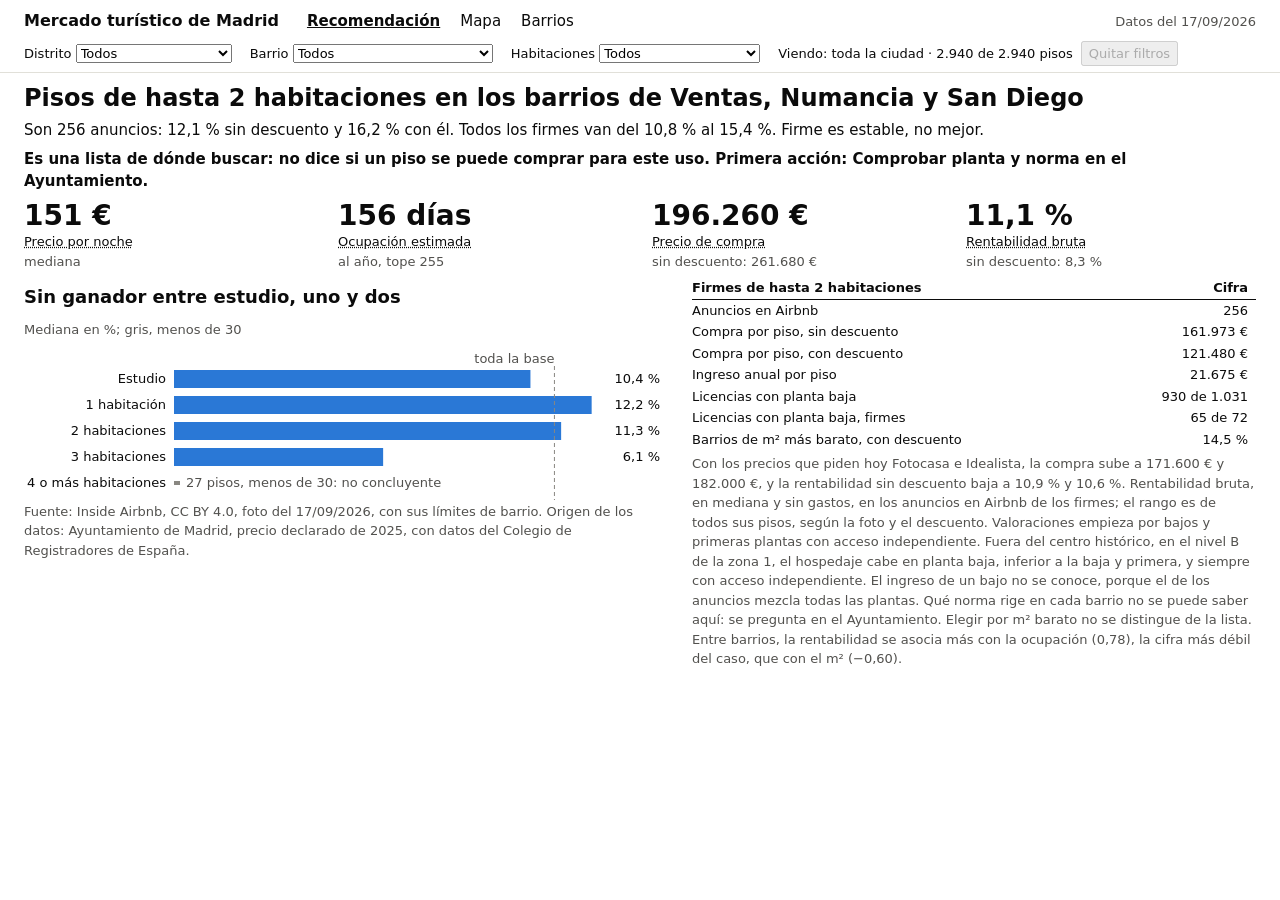
==== commit 1da3ca37: "Compra y rentabilidad con los precios que se piden hoy El precio oficial es el escriturado en 2025. " ====
--- a/informes/cuadro_mando.html
+++ b/informes/cuadro_mando.html
@@ -189,7 +189,7 @@
       <div id="g-dormitorios-dibujo"></div>
       <p class="g-fuente">Fuente: Inside Airbnb, CC BY 4.0, foto del 17/09/2026, con sus límites de barrio. Origen de los datos: Ayuntamiento de Madrid, precio declarado de 2025, con datos del Colegio de Registradores de España.</p>
     </div>
-    <div class="fija"><table><thead><tr><th>Firmes de hasta 2 habitaciones</th><th class="num">Cifra</th></tr></thead><tbody><tr><td>Anuncios en Airbnb</td><td class="num">256</td></tr><tr><td>Compra por piso, sin descuento</td><td class="num">161.973 €</td></tr><tr><td>Compra por piso, con descuento</td><td class="num">121.480 €</td></tr><tr><td>Ingreso anual por piso</td><td class="num">21.675 €</td></tr><tr><td>Licencias con planta baja</td><td class="num">930 de 1.031</td></tr><tr><td>Licencias con planta baja, firmes</td><td class="num">65 de 72</td></tr><tr><td>Barrios de m² más barato, con descuento</td><td class="num">14,5 %</td></tr></tbody></table><p class="g-fuente">Rentabilidad bruta, en mediana y sin gastos, en los anuncios en Airbnb de los firmes; el rango es de todos sus pisos, según la foto y el descuento. Valoraciones empieza por bajos y primeras plantas con acceso independiente. Fuera del centro histórico, en el nivel B de la zona 1, el hospedaje cabe en planta baja, inferior a la baja y primera, y siempre con acceso independiente. El ingreso de un bajo no se conoce, porque el de los anuncios mezcla todas las plantas. Qué norma rige en cada barrio no se puede saber aquí: se pregunta en el Ayuntamiento. Elegir por m² barato no se distingue de la lista. Entre barrios, la rentabilidad se asocia más con la ocupación (0,78), la cifra más débil del caso, que con el m² (−0,60).</p></div>
+    <div class="fija"><table><thead><tr><th>Firmes de hasta 2 habitaciones</th><th class="num">Cifra</th></tr></thead><tbody><tr><td>Anuncios en Airbnb</td><td class="num">256</td></tr><tr><td>Compra por piso, sin descuento</td><td class="num">161.973 €</td></tr><tr><td>Compra por piso, con descuento</td><td class="num">121.480 €</td></tr><tr><td>Ingreso anual por piso</td><td class="num">21.675 €</td></tr><tr><td>Licencias con planta baja</td><td class="num">930 de 1.031</td></tr><tr><td>Licencias con planta baja, firmes</td><td class="num">65 de 72</td></tr><tr><td>Barrios de m² más barato, con descuento</td><td class="num">14,5 %</td></tr></tbody></table><p class="g-fuente">Con los precios que piden hoy Fotocasa e Idealista, la compra sube a 171.600 € y 182.000 €, y la rentabilidad sin descuento baja a 10,9 % y 10,6 %. Rentabilidad bruta, en mediana y sin gastos, en los anuncios en Airbnb de los firmes; el rango es de todos sus pisos, según la foto y el descuento. Valoraciones empieza por bajos y primeras plantas con acceso independiente. Fuera del centro histórico, en el nivel B de la zona 1, el hospedaje cabe en planta baja, inferior a la baja y primera, y siempre con acceso independiente. El ingreso de un bajo no se conoce, porque el de los anuncios mezcla todas las plantas. Qué norma rige en cada barrio no se puede saber aquí: se pregunta en el Ayuntamiento. Elegir por m² barato no se distingue de la lista. Entre barrios, la rentabilidad se asocia más con la ocupación (0,78), la cifra más débil del caso, que con el m² (−0,60).</p></div>
   </div>
 </section>
 <section class="pagina" id="p-mapa" role="tabpanel" aria-labelledby="t-mapa" hidden>
@@ -220,7 +220,7 @@
 <div class="etiqueta-dato" id="etiqueta" hidden></div>
 </div>
 
-<script type="application/json" id="datos">{"fecha_datos":"2026-09-17","fecha_texto":"17/09/2026","minimo":30,"distritos":{"Arganzuela":["Acacias","Atocha","Chopera","Delicias","Imperial","Legazpi","Palos de Moguer"],"Barajas":["Aeropuerto","Alameda de Osuna","Casco Histórico de Barajas","Corralejos","Timón"],"Carabanchel":["Abrantes","Buenavista","Comillas","Opañel","Puerta Bonita","San Isidro","Vista Alegre"],"Centro":["Cortes","Embajadores","Justicia","Palacio","Sol","Universidad"],"Chamartín":["Castilla","Ciudad Jardín","El Viso","Hispanoamérica","Nueva España","Prosperidad"],"Chamberí":["Almagro","Arapiles","Gaztambide","Rios Rosas","Trafalgar","Vallehermoso"],"Ciudad Lineal":["Atalaya","Colina","Concepción","Costillares","Pueblo Nuevo","Quintana","San Juan Bautista","San Pascual","Ventas"],"Fuencarral - El Pardo":["El Goloso","El Pardo","Fuentelareina","La Paz","Mirasierra","Peñagrande","Pilar","Valverde"],"Hortaleza":["Apostol Santiago","Canillas","Palomas","Pinar del Rey","Piovera","Valdefuentes"],"Latina":["Aguilas","Aluche","Campamento","Cuatro Vientos","Cármenes","Lucero","Puerta del Angel"],"Moncloa - Aravaca":["Aravaca","Argüelles","Casa de Campo","Ciudad Universitaria","El Plantío","Valdemarín","Valdezarza"],"Moratalaz":["Fontarrón","Horcajo","Marroquina","Media Legua","Pavones","Vinateros"],"Puente de Vallecas":["Entrevías","Numancia","Palomeras Bajas","Palomeras Sureste","Portazgo","San Diego"],"Retiro":["Adelfas","Estrella","Ibiza","Jerónimos","Niño Jesús","Pacífico"],"Salamanca":["Castellana","Fuente del Berro","Goya","Guindalera","Lista","Recoletos"],"San Blas - Canillejas":["Amposta","Arcos","Canillejas","Hellín","Rejas","Rosas","Salvador","Simancas"],"Tetuán":["Almenara","Bellas Vistas","Berruguete","Castillejos","Cuatro Caminos","Valdeacederas"],"Usera":["Almendrales","Moscardó","Orcasitas","Orcasur","Pradolongo","San Fermín","Zofío"],"Vicálvaro":["Ambroz","Casco Histórico de Vicálvaro"],"Villa de Vallecas":["Casco Histórico de Vallecas","Santa Eugenia"],"Villaverde":["Butarque","Los Angeles","Los Rosales","San Andrés","San Cristobal"]},"tramos":[["0","Estudio"],["1","1 habitación"],["2","2 habitaciones"],["3","3 habitaciones"],["4 o más","4 o más habitaciones"]],"selecciones":{"Todos|Todos":{"pisos":2940,"rent":11.104171,"rent_sin":8.328128,"precio":150.77,"ocupacion":156.0,"compra":196260.1875,"compra_sin":261680.25,"cuartil":4.050353},"Todos|0":{"pisos":324,"rent":10.403691,"rent_sin":7.802768,"precio":136.635,"ocupacion":132.0,"compra":179624.625,"compra_sin":239499.5,"cuartil":3.5579},"Todos|1":{"pisos":1646,"rent":12.190336,"rent_sin":9.142752,"precio":138.1,"ocupacion":168.0,"compra":168151.5,"compra_sin":224202.0,"cuartil":4.435775},"Todos|2":{"pisos":726,"rent":11.299629,"rent_sin":8.474722,"precio":179.0,"ocupacion":153.0,"compra":216255.4875,"compra_sin":288340.65,"cuartil":5.073443},"Todos|3":{"pisos":217,"rent":6.104187,"rent_sin":4.57814,"precio":214.0,"ocupacion":96.0,"compra":338704.575,"compra_sin":451606.1,"cuartil":2.338978},"Todos|4 o más":{"pisos":27},"D:Arganzuela|Todos":{"pisos":78,"rent":6.589467,"rent_sin":4.942101,"precio":169.62,"ocupacion":81.0,"compra":255388.5,"compra_sin":340518.0,"cuartil":1.900318},"D:Arganzuela|0":{"pisos":16},"D:Arganzuela|1":{"pisos":40,"rent":4.849811,"rent_sin":3.637358,"precio":162.5,"ocupacion":66.0,"compra":255388.5,"compra_sin":340518.0,"cuartil":1.414839},"D:Arganzuela|2":{"pisos":20},"D:Arganzuela|3":{"pisos":2},"B:Atocha|Todos":{"pisos":30,"rent":3.397659,"rent_sin":2.548244,"precio":176.5,"ocupacion":45.0,"compra":255388.5,"compra_sin":340518.0,"cuartil":1.556805},"B:Atocha|0":{"pisos":10},"B:Atocha|1":{"pisos":14},"B:Atocha|2":{"pisos":6},"B:Delicias|Todos":{"pisos":10},"B:Delicias|0":{"pisos":1},"B:Delicias|1":{"pisos":6},"B:Delicias|2":{"pisos":2},"B:Delicias|3":{"pisos":1},"B:Legazpi|Todos":{"pisos":20},"B:Legazpi|1":{"pisos":13},"B:Legazpi|2":{"pisos":6},"B:Legazpi|3":{"pisos":1},"B:Palos de Moguer|Todos":{"pisos":18},"B:Palos de Moguer|0":{"pisos":5},"B:Palos de Moguer|1":{"pisos":7},"B:Palos de Moguer|2":{"pisos":6},"D:Barajas|Todos":{"pisos":42,"rent":12.798554,"rent_sin":9.598916,"precio":148.5,"ocupacion":177.0,"compra":169323.375,"compra_sin":225764.5,"cuartil":4.430912},"D:Barajas|0":{"pisos":2},"D:Barajas|1":{"pisos":21},"D:Barajas|2":{"pisos":13},"D:Barajas|3":{"pisos":5},"D:Barajas|4 o más":{"pisos":1},"B:Aeropuerto|Todos":{"pisos":3},"B:Aeropuerto|1":{"pisos":1},"B:Aeropuerto|2":{"pisos":1},"B:Aeropuerto|3":{"pisos":1},"B:Alameda de Osuna|Todos":{"pisos":2},"B:Alameda de Osuna|1":{"pisos":1},"B:Alameda de Osuna|4 o más":{"pisos":1},"B:Casco Histórico de Barajas|Todos":{"pisos":21},"B:Casco Histórico de Barajas|0":{"pisos":2},"B:Casco Histórico de Barajas|1":{"pisos":15},"B:Casco Histórico de Barajas|2":{"pisos":2},"B:Casco Histórico de Barajas|3":{"pisos":2},"B:Corralejos|Todos":{"pisos":3},"B:Corralejos|2":{"pisos":2},"B:Corralejos|3":{"pisos":1},"B:Timón|Todos":{"pisos":13},"B:Timón|1":{"pisos":4},"B:Timón|2":{"pisos":8},"B:Timón|3":{"pisos":1},"D:Carabanchel|Todos":{"pisos":270,"rent":15.567262,"rent_sin":11.675447,"precio":138.885,"ocupacion":186.0,"compra":141621.675,"compra_sin":188828.9,"cuartil":5.645412},"D:Carabanchel|0":{"pisos":26},"D:Carabanchel|1":{"pisos":137,"rent":18.216832,"rent_sin":13.662624,"precio":133.0,"ocupacion":204.0,"compra":131283.375,"compra_sin":175044.5,"cuartil":9.524761},"D:Carabanchel|2":{"pisos":87,"rent":13.521836,"rent_sin":10.141377,"precio":161.5,"ocupacion":132.0,"compra":178913.9625,"compra_sin":238551.95,"cuartil":5.118944},"D:Carabanchel|3":{"pisos":18},"D:Carabanchel|4 o más":{"pisos":2},"B:Abrantes|Todos":{"pisos":12},"B:Abrantes|0":{"pisos":1},"B:Abrantes|1":{"pisos":8},"B:Abrantes|2":{"pisos":3},"B:Buenavista|Todos":{"pisos":14},"B:Buenavista|1":{"pisos":9},"B:Buenavista|2":{"pisos":4},"B:Buenavista|3":{"pisos":1},"B:Comillas|Todos":{"pisos":61,"rent":13.094597,"rent_sin":9.820948,"precio":172.0,"ocupacion":138.0,"compra":200143.6125,"compra_sin":266858.15,"cuartil":5.186276},"B:Comillas|0":{"pisos":7},"B:Comillas|1":{"pisos":22},"B:Comillas|2":{"pisos":24},"B:Comillas|3":{"pisos":8},"B:Opañel|Todos":{"pisos":60,"rent":18.733469,"rent_sin":14.050102,"precio":142.16,"ocupacion":229.5,"compra":131283.375,"compra_sin":175044.5,"cuartil":9.895402},"B:Opañel|0":{"pisos":5},"B:Opañel|1":{"pisos":38,"rent":25.833431,"rent_sin":19.375073,"precio":142.16,"ocupacion":255.0,"compra":131283.375,"compra_sin":175044.5,"cuartil":17.454853},"B:Opañel|2":{"pisos":15},"B:Opañel|3":{"pisos":1},"B:Opañel|4 o más":{"pisos":1},"B:Puerta Bonita|Todos":{"pisos":28},"B:Puerta Bonita|0":{"pisos":2},"B:Puerta Bonita|1":{"pisos":16},"B:Puerta Bonita|2":{"pisos":10},"B:San Isidro|Todos":{"pisos":63,"rent":15.448288,"rent_sin":11.586216,"precio":135.62,"ocupacion":174.0,"compra":137626.125,"compra_sin":183501.5,"cuartil":5.20866},"B:San Isidro|0":{"pisos":7},"B:San Isidro|1":{"pisos":27},"B:San Isidro|2":{"pisos":22},"B:San Isidro|3":{"pisos":6},"B:San Isidro|4 o más":{"pisos":1},"B:Vista Alegre|Todos":{"pisos":32,"rent":16.125688,"rent_sin":12.094266,"precio":139.485,"ocupacion":147.0,"compra":120495.75,"compra_sin":160661.0,"cuartil":7.46177},"B:Vista Alegre|0":{"pisos":4},"B:Vista Alegre|1":{"pisos":17},"B:Vista Alegre|2":{"pisos":9},"B:Vista Alegre|3":{"pisos":2},"D:Chamartín|Todos":{"pisos":260,"rent":8.499447,"rent_sin":6.374585,"precio":176.05,"ocupacion":132.0,"compra":294775.5,"compra_sin":393034.0,"cuartil":2.843825},"D:Chamartín|0":{"pisos":11},"D:Chamartín|1":{"pisos":157,"rent":9.306065,"rent_sin":6.979549,"precio":161.0,"ocupacion":156.0,"compra":241820.625,"compra_sin":322427.5,"cuartil":3.711842},"D:Chamartín|2":{"pisos":74,"rent":8.654351,"rent_sin":6.490763,"precio":226.5,"ocupacion":120.0,"compra":368496.375,"compra_sin":491328.5,"cuartil":2.704983},"D:Chamartín|3":{"pisos":16},"D:Chamartín|4 o más":{"pisos":2},"B:Castilla|Todos":{"pisos":19},"B:Castilla|1":{"pisos":15},"B:Castilla|2":{"pisos":4},"B:Ciudad Jardín|Todos":{"pisos":40,"rent":6.542902,"rent_sin":4.907177,"precio":192.875,"ocupacion":138.0,"compra":283458.75,"compra_sin":377945.0,"cuartil":2.007555},"B:Ciudad Jardín|0":{"pisos":3},"B:Ciudad Jardín|1":{"pisos":21},"B:Ciudad Jardín|2":{"pisos":9},"B:Ciudad Jardín|3":{"pisos":7},"B:El Viso|Todos":{"pisos":14},"B:El Viso|1":{"pisos":6},"B:El Viso|2":{"pisos":6},"B:El Viso|3":{"pisos":1},"B:El Viso|4 o más":{"pisos":1},"B:Hispanoamérica|Todos":{"pisos":38,"rent":9.594163,"rent_sin":7.195622,"precio":217.5,"ocupacion":162.0,"compra":294775.5,"compra_sin":393034.0,"cuartil":6.628434},"B:Hispanoamérica|0":{"pisos":1},"B:Hispanoamérica|1":{"pisos":22},"B:Hispanoamérica|2":{"pisos":13},"B:Hispanoamérica|3":{"pisos":2},"B:Nueva España|Todos":{"pisos":42,"rent":4.552629,"rent_sin":3.414472,"precio":210.83,"ocupacion":72.0,"compra":306870.375,"compra_sin":409160.5,"cuartil":1.954112},"B:Nueva España|0":{"pisos":2},"B:Nueva España|1":{"pisos":20},"B:Nueva España|2":{"pisos":16},"B:Nueva España|3":{"pisos":4},"B:Prosperidad|Todos":{"pisos":107,"rent":8.857805,"rent_sin":6.643354,"precio":161.0,"ocupacion":132.0,"compra":241820.625,"compra_sin":322427.5,"cuartil":3.741616},"B:Prosperidad|0":{"pisos":5},"B:Prosperidad|1":{"pisos":73,"rent":8.857805,"rent_sin":6.643354,"precio":138.99,"ocupacion":132.0,"compra":241820.625,"compra_sin":322427.5,"cuartil":3.790843},"B:Prosperidad|2":{"pisos":26},"B:Prosperidad|3":{"pisos":2},"B:Prosperidad|4 o más":{"pisos":1},"D:Chamberí|Todos":{"pisos":1},"D:Chamberí|1":{"pisos":1},"B:Vallehermoso|Todos":{"pisos":1},"B:Vallehermoso|1":{"pisos":1},"D:Ciudad Lineal|Todos":{"pisos":291,"rent":11.936309,"rent_sin":8.952232,"precio":149.0,"ocupacion":156.0,"compra":184997.475,"compra_sin":246663.3,"cuartil":4.491702},"D:Ciudad Lineal|0":{"pisos":42,"rent":7.080966,"rent_sin":5.310724,"precio":172.01,"ocupacion":72.0,"compra":154990.125,"compra_sin":206653.5,"cuartil":2.837156},"D:Ciudad Lineal|1":{"pisos":145,"rent":13.158636,"rent_sin":9.868977,"precio":141.0,"ocupacion":174.0,"compra":154990.125,"compra_sin":206653.5,"cuartil":6.427398},"D:Ciudad Lineal|2":{"pisos":77,"rent":13.370453,"rent_sin":10.02784,"precio":165.0,"ocupacion":192.0,"compra":201487.1625,"compra_sin":268649.55,"cuartil":4.215581},"D:Ciudad Lineal|3":{"pisos":25},"D:Ciudad Lineal|4 o más":{"pisos":2},"B:Colina|Todos":{"pisos":3},"B:Colina|1":{"pisos":2},"B:Colina|2":{"pisos":1},"B:Concepción|Todos":{"pisos":27},"B:Concepción|0":{"pisos":1},"B:Concepción|1":{"pisos":13},"B:Concepción|2":{"pisos":12},"B:Concepción|3":{"pisos":1},"B:Costillares|Todos":{"pisos":14},"B:Costillares|0":{"pisos":8},"B:Costillares|1":{"pisos":5},"B:Costillares|2":{"pisos":1},"B:Pueblo Nuevo|Todos":{"pisos":95,"rent":11.687511,"rent_sin":8.765633,"precio":140.0,"ocupacion":132.0,"compra":142305.75,"compra_sin":189741.0,"cuartil":4.755422},"B:Pueblo Nuevo|0":{"pisos":13},"B:Pueblo Nuevo|1":{"pisos":47,"rent":11.687511,"rent_sin":8.765633,"precio":129.0,"ocupacion":138.0,"compra":142305.75,"compra_sin":189741.0,"cuartil":5.649807},"B:Pueblo Nuevo|2":{"pisos":25},"B:Pueblo Nuevo|3":{"pisos":10},"B:Quintana|Todos":{"pisos":42,"rent":14.633871,"rent_sin":10.975404,"precio":162.625,"ocupacion":192.0,"compra":166350.375,"compra_sin":221800.5,"cuartil":4.517213},"B:Quintana|0":{"pisos":10},"B:Quintana|1":{"pisos":19},"B:Quintana|2":{"pisos":11},"B:Quintana|3":{"pisos":1},"B:Quintana|4 o más":{"pisos":1},"B:San Juan Bautista|Todos":{"pisos":10},"B:San Juan Bautista|1":{"pisos":10},"B:San Pascual|Todos":{"pisos":11},"B:San Pascual|0":{"pisos":1},"B:San Pascual|1":{"pisos":6},"B:San Pascual|2":{"pisos":2},"B:San Pascual|3":{"pisos":2},"B:Ventas|Todos":{"pisos":89,"rent":16.951452,"rent_sin":12.713589,"precio":169.33,"ocupacion":150.0,"compra":154990.125,"compra_sin":206653.5,"cuartil":7.062218},"B:Ventas|0":{"pisos":9},"B:Ventas|1":{"pisos":43,"rent":17.275294,"rent_sin":12.956471,"precio":144.0,"ocupacion":210.0,"compra":154990.125,"compra_sin":206653.5,"cuartil":8.245687},"B:Ventas|2":{"pisos":25},"B:Ventas|3":{"pisos":11},"B:Ventas|4 o más":{"pisos":1},"D:Fuencarral - El Pardo|Todos":{"pisos":61,"rent":6.152092,"rent_sin":4.614069,"precio":144.0,"ocupacion":96.0,"compra":189921.75,"compra_sin":253229.0,"cuartil":2.230093},"D:Fuencarral - El Pardo|0":{"pisos":8},"D:Fuencarral - El Pardo|1":{"pisos":31,"rent":6.887052,"rent_sin":5.165289,"precio":129.5,"ocupacion":96.0,"compra":189921.75,"compra_sin":253229.0,"cuartil":2.47365},"D:Fuencarral - El Pardo|2":{"pisos":17},"D:Fuencarral - El Pardo|3":{"pisos":4},"D:Fuencarral - El Pardo|4 o más":{"pisos":1},"B:La Paz|Todos":{"pisos":5},"B:La Paz|2":{"pisos":4},"B:La Paz|4 o más":{"pisos":1},"B:Mirasierra|Todos":{"pisos":2},"B:Mirasierra|1":{"pisos":1},"B:Mirasierra|3":{"pisos":1},"B:Peñagrande|Todos":{"pisos":13},"B:Peñagrande|0":{"pisos":3},"B:Peñagrande|1":{"pisos":3},"B:Peñagrande|2":{"pisos":7},"B:Pilar|Todos":{"pisos":20},"B:Pilar|1":{"pisos":15},"B:Pilar|2":{"pisos":4},"B:Pilar|3":{"pisos":1},"B:Valverde|Todos":{"pisos":21},"B:Valverde|0":{"pisos":5},"B:Valverde|1":{"pisos":12},"B:Valverde|2":{"pisos":2},"B:Valverde|3":{"pisos":2},"D:Hortaleza|Todos":{"pisos":138,"rent":8.445992,"rent_sin":6.334494,"precio":167.5,"ocupacion":132.0,"compra":224147.25,"compra_sin":298863.0,"cuartil":2.75762},"D:Hortaleza|0":{"pisos":8},"D:Hortaleza|1":{"pisos":80,"rent":13.142901,"rent_sin":9.857176,"precio":149.65,"ocupacion":162.0,"compra":179473.125,"compra_sin":239297.5,"cuartil":3.107377},"D:Hortaleza|2":{"pisos":27},"D:Hortaleza|3":{"pisos":19},"D:Hortaleza|4 o más":{"pisos":4},"B:Apostol Santiago|Todos":{"pisos":1},"B:Apostol Santiago|0":{"pisos":1},"B:Canillas|Todos":{"pisos":38,"rent":7.755293,"rent_sin":5.81647,"precio":161.085,"ocupacion":78.0,"compra":179473.125,"compra_sin":239297.5,"cuartil":2.627691},"B:Canillas|0":{"pisos":4},"B:Canillas|1":{"pisos":19},"B:Canillas|2":{"pisos":7},"B:Canillas|3":{"pisos":7},"B:Canillas|4 o más":{"pisos":1},"B:Palomas|Todos":{"pisos":2},"B:Palomas|2":{"pisos":1},"B:Palomas|3":{"pisos":1},"B:Pinar del Rey|Todos":{"pisos":46,"rent":13.333104,"rent_sin":9.999828,"precio":162.405,"ocupacion":153.0,"compra":159995.25,"compra_sin":213327.0,"cuartil":4.691245},"B:Pinar del Rey|0":{"pisos":2},"B:Pinar del Rey|1":{"pisos":28},"B:Pinar del Rey|2":{"pisos":10},"B:Pinar del Rey|3":{"pisos":6},"B:Piovera|Todos":{"pisos":11},"B:Piovera|1":{"pisos":7},"B:Piovera|2":{"pisos":2},"B:Piovera|3":{"pisos":2},"B:Valdefuentes|Todos":{"pisos":40,"rent":6.641122,"rent_sin":4.980842,"precio":176.6,"ocupacion":90.0,"compra":224147.25,"compra_sin":298863.0,"cuartil":1.747423},"B:Valdefuentes|0":{"pisos":1},"B:Valdefuentes|1":{"pisos":26},"B:Valdefuentes|2":{"pisos":7},"B:Valdefuentes|3":{"pisos":3},"B:Valdefuentes|4 o más":{"pisos":3},"D:Latina|Todos":{"pisos":127,"rent":12.396797,"rent_sin":9.297598,"precio":136.0,"ocupacion":150.0,"compra":151248.75,"compra_sin":201665.0,"cuartil":4.342849},"D:Latina|0":{"pisos":4},"D:Latina|1":{"pisos":75,"rent":11.507194,"rent_sin":8.630395,"precio":123.0,"ocupacion":126.0,"compra":151248.75,"compra_sin":201665.0,"cuartil":3.946927},"D:Latina|2":{"pisos":39,"rent":13.098646,"rent_sin":9.823985,"precio":160.0,"ocupacion":162.0,"compra":196623.375,"compra_sin":262164.5,"cuartil":6.799868},"D:Latina|3":{"pisos":9},"B:Aguilas|Todos":{"pisos":8},"B:Aguilas|1":{"pisos":7},"B:Aguilas|2":{"pisos":1},"B:Aluche|Todos":{"pisos":13},"B:Aluche|0":{"pisos":1},"B:Aluche|1":{"pisos":10},"B:Aluche|2":{"pisos":2},"B:Campamento|Todos":{"pisos":1},"B:Campamento|2":{"pisos":1},"B:Cuatro Vientos|Todos":{"pisos":2},"B:Cuatro Vientos|1":{"pisos":2},"B:Cármenes|Todos":{"pisos":9},"B:Cármenes|0":{"pisos":2},"B:Cármenes|1":{"pisos":2},"B:Cármenes|2":{"pisos":4},"B:Cármenes|3":{"pisos":1},"B:Lucero|Todos":{"pisos":19},"B:Lucero|1":{"pisos":15},"B:Lucero|2":{"pisos":4},"B:Puerta del Angel|Todos":{"pisos":75,"rent":14.330697,"rent_sin":10.748023,"precio":144.0,"ocupacion":216.0,"compra":151248.75,"compra_sin":201665.0,"cuartil":6.799868},"B:Puerta del Angel|0":{"pisos":1},"B:Puerta del Angel|1":{"pisos":39,"rent":15.637815,"rent_sin":11.728361,"precio":130.0,"ocupacion":216.0,"compra":151248.75,"compra_sin":201665.0,"cuartil":6.920388},"B:Puerta del Angel|2":{"pisos":27},"B:Puerta del Angel|3":{"pisos":8},"D:Moncloa - Aravaca|Todos":{"pisos":69,"rent":10.760626,"rent_sin":8.070469,"precio":132.0,"ocupacion":180.0,"compra":211680.75,"compra_sin":282241.0,"cuartil":3.290063},"D:Moncloa - Aravaca|0":{"pisos":4},"D:Moncloa - Aravaca|1":{"pisos":45,"rent":13.492299,"rent_sin":10.119224,"precio":121.5,"ocupacion":234.0,"compra":168151.5,"compra_sin":224202.0,"cuartil":6.519251},"D:Moncloa - Aravaca|2":{"pisos":14},"D:Moncloa - Aravaca|3":{"pisos":6},"B:Aravaca|Todos":{"pisos":12},"B:Aravaca|1":{"pisos":7},"B:Aravaca|2":{"pisos":3},"B:Aravaca|3":{"pisos":2},"B:Casa de Campo|Todos":{"pisos":11},"B:Casa de Campo|0":{"pisos":1},"B:Casa de Campo|1":{"pisos":6},"B:Casa de Campo|2":{"pisos":2},"B:Casa de Campo|3":{"pisos":2},"B:Ciudad Universitaria|Todos":{"pisos":12},"B:Ciudad Universitaria|0":{"pisos":1},"B:Ciudad Universitaria|1":{"pisos":6},"B:Ciudad Universitaria|2":{"pisos":4},"B:Ciudad Universitaria|3":{"pisos":1},"B:El Plantío|Todos":{"pisos":3},"B:El Plantío|1":{"pisos":2},"B:El Plantío|3":{"pisos":1},"B:Valdezarza|Todos":{"pisos":31,"rent":13.305858,"rent_sin":9.979394,"precio":112.9,"ocupacion":216.0,"compra":168151.5,"compra_sin":224202.0,"cuartil":6.335907},"B:Valdezarza|0":{"pisos":2},"B:Valdezarza|1":{"pisos":24},"B:Valdezarza|2":{"pisos":5},"D:Moratalaz|Todos":{"pisos":17},"D:Moratalaz|0":{"pisos":3},"D:Moratalaz|1":{"pisos":3},"D:Moratalaz|2":{"pisos":8},"D:Moratalaz|3":{"pisos":3},"B:Fontarrón|Todos":{"pisos":5},"B:Fontarrón|2":{"pisos":3},"B:Fontarrón|3":{"pisos":2},"B:Marroquina|Todos":{"pisos":8},"B:Marroquina|0":{"pisos":2},"B:Marroquina|1":{"pisos":2},"B:Marroquina|2":{"pisos":4},"B:Media Legua|Todos":{"pisos":2},"B:Media Legua|1":{"pisos":1},"B:Media Legua|3":{"pisos":1},"B:Vinateros|Todos":{"pisos":2},"B:Vinateros|0":{"pisos":1},"B:Vinateros|2":{"pisos":1},"D:Puente de Vallecas|Todos":{"pisos":243,"rent":15.13293,"rent_sin":11.349697,"precio":129.0,"ocupacion":174.0,"compra":121479.75,"compra_sin":161973.0,"cuartil":6.286192},"D:Puente de Vallecas|0":{"pisos":15},"D:Puente de Vallecas|1":{"pisos":144,"rent":17.368857,"rent_sin":13.026643,"precio":117.665,"ocupacion":222.0,"compra":115437.0,"compra_sin":153916.0,"cuartil":7.387056},"D:Puente de Vallecas|2":{"pisos":67,"rent":14.571105,"rent_sin":10.928329,"precio":154.0,"ocupacion":168.0,"compra":150068.1,"compra_sin":200090.8,"cuartil":6.247164},"D:Puente de Vallecas|3":{"pisos":16},"D:Puente de Vallecas|4 o más":{"pisos":1},"B:Entrevías|Todos":{"pisos":14},"B:Entrevías|1":{"pisos":6},"B:Entrevías|2":{"pisos":4},"B:Entrevías|3":{"pisos":3},"B:Entrevías|4 o más":{"pisos":1},"B:Numancia|Todos":{"pisos":84,"rent":17.674378,"rent_sin":13.255783,"precio":129.52,"ocupacion":222.0,"compra":121479.75,"compra_sin":161973.0,"cuartil":5.227209},"B:Numancia|0":{"pisos":7},"B:Numancia|1":{"pisos":60,"rent":19.516833,"rent_sin":14.637625,"precio":121.0,"ocupacion":255.0,"compra":121479.75,"compra_sin":161973.0,"cuartil":6.908559},"B:Numancia|2":{"pisos":13},"B:Numancia|3":{"pisos":4},"B:Palomeras Bajas|Todos":{"pisos":19},"B:Palomeras Bajas|0":{"pisos":3},"B:Palomeras Bajas|1":{"pisos":10},"B:Palomeras Bajas|2":{"pisos":6},"B:Palomeras Sureste|Todos":{"pisos":10},"B:Palomeras Sureste|0":{"pisos":2},"B:Palomeras Sureste|1":{"pisos":2},"B:Palomeras Sureste|2":{"pisos":5},"B:Palomeras Sureste|3":{"pisos":1},"B:Portazgo|Todos":{"pisos":9},"B:Portazgo|1":{"pisos":4},"B:Portazgo|2":{"pisos":5},"B:San Diego|Todos":{"pisos":107,"rent":14.579381,"rent_sin":10.934536,"precio":137.0,"ocupacion":156.0,"compra":115437.0,"compra_sin":153916.0,"cuartil":6.35666},"B:San Diego|0":{"pisos":3},"B:San Diego|1":{"pisos":62,"rent":14.579381,"rent_sin":10.934536,"precio":123.525,"ocupacion":132.0,"compra":115437.0,"compra_sin":153916.0,"cuartil":6.036409},"B:San Diego|2":{"pisos":34,"rent":14.741367,"rent_sin":11.056026,"precio":149.25,"ocupacion":183.0,"compra":150068.1,"compra_sin":200090.8,"cuartil":8.78901},"B:San Diego|3":{"pisos":8},"D:Retiro|Todos":{"pisos":75,"rent":7.234322,"rent_sin":5.425741,"precio":177.0,"ocupacion":102.0,"compra":215319.75,"compra_sin":287093.0,"cuartil":1.529228},"D:Retiro|0":{"pisos":20},"D:Retiro|1":{"pisos":37,"rent":12.372297,"rent_sin":9.279223,"precio":167.12,"ocupacion":138.0,"compra":215319.75,"compra_sin":287093.0,"cuartil":3.261279},"D:Retiro|2":{"pisos":13},"D:Retiro|3":{"pisos":5},"B:Adelfas|Todos":{"pisos":50,"rent":7.277679,"rent_sin":5.458259,"precio":168.25,"ocupacion":138.0,"compra":215319.75,"compra_sin":287093.0,"cuartil":1.035553},"B:Adelfas|0":{"pisos":16},"B:Adelfas|1":{"pisos":24},"B:Adelfas|2":{"pisos":6},"B:Adelfas|3":{"pisos":4},"B:Estrella|Todos":{"pisos":14},"B:Estrella|0":{"pisos":2},"B:Estrella|1":{"pisos":6},"B:Estrella|2":{"pisos":5},"B:Estrella|3":{"pisos":1},"B:Pacífico|Todos":{"pisos":11},"B:Pacífico|0":{"pisos":2},"B:Pacífico|1":{"pisos":7},"B:Pacífico|2":{"pisos":2},"D:Salamanca|Todos":{"pisos":219,"rent":9.813564,"rent_sin":7.360173,"precio":190.0,"ocupacion":180.0,"compra":284944.875,"compra_sin":379926.5,"cuartil":3.910643},"D:Salamanca|0":{"pisos":37,"rent":14.756964,"rent_sin":11.067723,"precio":200.0,"ocupacion":186.0,"compra":252084.375,"compra_sin":336112.5,"cuartil":9.399713},"D:Salamanca|1":{"pisos":106,"rent":8.714344,"rent_sin":6.535758,"precio":175.0,"ocupacion":144.0,"compra":252084.375,"compra_sin":336112.5,"cuartil":2.944395},"D:Salamanca|2":{"pisos":58,"rent":11.340918,"rent_sin":8.505689,"precio":200.82,"ocupacion":162.0,"compra":327709.6875,"compra_sin":436946.25,"cuartil":4.986737},"D:Salamanca|3":{"pisos":15},"D:Salamanca|4 o más":{"pisos":3},"B:Fuente del Berro|Todos":{"pisos":55,"rent":6.408895,"rent_sin":4.806671,"precio":193.0,"ocupacion":132.0,"compra":284944.875,"compra_sin":379926.5,"cuartil":2.512551},"B:Fuente del Berro|0":{"pisos":4},"B:Fuente del Berro|1":{"pisos":34,"rent":6.515008,"rent_sin":4.886256,"precio":181.9,"ocupacion":114.0,"compra":284944.875,"compra_sin":379926.5,"cuartil":1.940796},"B:Fuente del Berro|2":{"pisos":12},"B:Fuente del Berro|3":{"pisos":4},"B:Fuente del Berro|4 o más":{"pisos":1},"B:Guindalera|Todos":{"pisos":164,"rent":11.371014,"rent_sin":8.528261,"precio":188.245,"ocupacion":186.0,"compra":252084.375,"compra_sin":336112.5,"cuartil":4.883237},"B:Guindalera|0":{"pisos":33,"rent":14.756964,"rent_sin":11.067723,"precio":200.0,"ocupacion":186.0,"compra":252084.375,"compra_sin":336112.5,"cuartil":12.949236},"B:Guindalera|1":{"pisos":72,"rent":9.486443,"rent_sin":7.114832,"precio":172.5,"ocupacion":165.0,"compra":252084.375,"compra_sin":336112.5,"cuartil":3.424627},"B:Guindalera|2":{"pisos":46,"rent":11.909405,"rent_sin":8.932054,"precio":197.665,"ocupacion":177.0,"compra":327709.6875,"compra_sin":436946.25,"cuartil":4.986737},"B:Guindalera|3":{"pisos":11},"B:Guindalera|4 o más":{"pisos":2},"D:San Blas - Canillejas|Todos":{"pisos":194,"rent":11.803322,"rent_sin":8.852492,"precio":126.32,"ocupacion":132.0,"compra":134256.0,"compra_sin":179008.0,"cuartil":4.743922},"D:San Blas - Canillejas|0":{"pisos":19},"D:San Blas - Canillejas|1":{"pisos":138,"rent":12.828439,"rent_sin":9.621329,"precio":117.65,"ocupacion":153.0,"compra":134256.0,"compra_sin":179008.0,"cuartil":4.743922},"D:San Blas - Canillejas|2":{"pisos":26},"D:San Blas - Canillejas|3":{"pisos":8},"D:San Blas - Canillejas|4 o más":{"pisos":3},"B:Amposta|Todos":{"pisos":1},"B:Amposta|4 o más":{"pisos":1},"B:Arcos|Todos":{"pisos":3},"B:Arcos|1":{"pisos":2},"B:Arcos|2":{"pisos":1},"B:Canillejas|Todos":{"pisos":35,"rent":15.635668,"rent_sin":11.726751,"precio":121.0,"ocupacion":198.0,"compra":127861.5,"compra_sin":170482.0,"cuartil":9.917763},"B:Canillejas|0":{"pisos":3},"B:Canillejas|1":{"pisos":21},"B:Canillejas|2":{"pisos":8},"B:Canillejas|3":{"pisos":2},"B:Canillejas|4 o más":{"pisos":1},"B:Hellín|Todos":{"pisos":3},"B:Hellín|1":{"pisos":2},"B:Hellín|2":{"pisos":1},"B:Rejas|Todos":{"pisos":101,"rent":9.259921,"rent_sin":6.944941,"precio":121.0,"ocupacion":120.0,"compra":134256.0,"compra_sin":179008.0,"cuartil":3.03897},"B:Rejas|0":{"pisos":1},"B:Rejas|1":{"pisos":86,"rent":9.429746,"rent_sin":7.07231,"precio":117.4,"ocupacion":123.0,"compra":134256.0,"compra_sin":179008.0,"cuartil":3.002302},"B:Rejas|2":{"pisos":14},"B:Rosas|Todos":{"pisos":11},"B:Rosas|0":{"pisos":7},"B:Rosas|1":{"pisos":3},"B:Rosas|3":{"pisos":1},"B:Salvador|Todos":{"pisos":7},"B:Salvador|0":{"pisos":3},"B:Salvador|1":{"pisos":4},"B:Simancas|Todos":{"pisos":33,"rent":9.421736,"rent_sin":7.066302,"precio":166.0,"ocupacion":108.0,"compra":138401.25,"compra_sin":184535.0,"cuartil":5.722492},"B:Simancas|0":{"pisos":5},"B:Simancas|1":{"pisos":20},"B:Simancas|2":{"pisos":2},"B:Simancas|3":{"pisos":5},"B:Simancas|4 o más":{"pisos":1},"D:Tetuán|Todos":{"pisos":542,"rent":11.731313,"rent_sin":8.798485,"precio":162.645,"ocupacion":192.0,"compra":241425.0,"compra_sin":321900.0,"cuartil":5.209364},"D:Tetuán|0":{"pisos":63,"rent":12.14625,"rent_sin":9.109688,"precio":134.18,"ocupacion":198.0,"compra":195897.0,"compra_sin":261196.0,"cuartil":8.666302},"D:Tetuán|1":{"pisos":321,"rent":12.885989,"rent_sin":9.664492,"precio":151.0,"ocupacion":192.0,"compra":197782.125,"compra_sin":263709.5,"cuartil":4.105328},"D:Tetuán|2":{"pisos":120,"rent":10.98968,"rent_sin":8.24226,"precio":197.66,"ocupacion":180.0,"compra":257116.7625,"compra_sin":342822.35,"cuartil":6.678137},"D:Tetuán|3":{"pisos":32,"rent":7.061052,"rent_sin":5.295789,"precio":215.05,"ocupacion":189.0,"compra":411467.925,"compra_sin":548623.9,"cuartil":3.395247},"D:Tetuán|4 o más":{"pisos":6},"B:Almenara|Todos":{"pisos":86,"rent":12.745604,"rent_sin":9.559203,"precio":156.95,"ocupacion":216.0,"compra":187030.875,"compra_sin":249374.5,"cuartil":6.137241},"B:Almenara|0":{"pisos":11},"B:Almenara|1":{"pisos":39,"rent":15.519983,"rent_sin":11.639987,"precio":145.0,"ocupacion":216.0,"compra":187030.875,"compra_sin":249374.5,"cuartil":6.597724},"B:Almenara|2":{"pisos":22},"B:Almenara|3":{"pisos":11},"B:Almenara|4 o más":{"pisos":3},"B:Bellas Vistas|Todos":{"pisos":83,"rent":11.71534,"rent_sin":8.786505,"precio":150.0,"ocupacion":186.0,"compra":195897.0,"compra_sin":261196.0,"cuartil":5.415208},"B:Bellas Vistas|0":{"pisos":22},"B:Bellas Vistas|1":{"pisos":34,"rent":10.177307,"rent_sin":7.632981,"precio":143.75,"ocupacion":150.0,"compra":195897.0,"compra_sin":261196.0,"cuartil":1.787929},"B:Bellas Vistas|2":{"pisos":23},"B:Bellas Vistas|3":{"pisos":4},"B:Berruguete|Todos":{"pisos":71,"rent":13.722484,"rent_sin":10.291863,"precio":140.53,"ocupacion":192.0,"compra":179624.625,"compra_sin":239499.5,"cuartil":5.534022},"B:Berruguete|0":{"pisos":9},"B:Berruguete|1":{"pisos":45,"rent":13.722484,"rent_sin":10.291863,"precio":139.05,"ocupacion":186.0,"compra":179624.625,"compra_sin":239499.5,"cuartil":4.810031},"B:Berruguete|2":{"pisos":12},"B:Berruguete|3":{"pisos":5},"B:Castillejos|Todos":{"pisos":72,"rent":10.313762,"rent_sin":7.735322,"precio":174.8,"ocupacion":168.0,"compra":241425.0,"compra_sin":321900.0,"cuartil":6.010264},"B:Castillejos|0":{"pisos":2},"B:Castillejos|1":{"pisos":52,"rent":11.493756,"rent_sin":8.620317,"precio":154.585,"ocupacion":177.0,"compra":241425.0,"compra_sin":321900.0,"cuartil":5.317801},"B:Castillejos|2":{"pisos":16},"B:Castillejos|3":{"pisos":2},"B:Cuatro Caminos|Todos":{"pisos":140,"rent":12.892461,"rent_sin":9.669346,"precio":192.25,"ocupacion":216.0,"compra":243630.75,"compra_sin":324841.0,"cuartil":6.345921},"B:Cuatro Caminos|0":{"pisos":11},"B:Cuatro Caminos|1":{"pisos":93,"rent":15.095385,"rent_sin":11.321539,"precio":179.93,"ocupacion":216.0,"compra":243630.75,"compra_sin":324841.0,"cuartil":5.318343},"B:Cuatro Caminos|2":{"pisos":32,"rent":12.479478,"rent_sin":9.359609,"precio":205.0,"ocupacion":189.0,"compra":316719.975,"compra_sin":422293.3,"cuartil":7.703579},"B:Cuatro Caminos|3":{"pisos":3},"B:Cuatro Caminos|4 o más":{"pisos":1},"B:Valdeacederas|Todos":{"pisos":90,"rent":9.942759,"rent_sin":7.457069,"precio":149.125,"ocupacion":171.0,"compra":197782.125,"compra_sin":263709.5,"cuartil":2.953553},"B:Valdeacederas|0":{"pisos":8},"B:Valdeacederas|1":{"pisos":58,"rent":11.175176,"rent_sin":8.381382,"precio":140.665,"ocupacion":180.0,"compra":197782.125,"compra_sin":263709.5,"cuartil":2.953553},"B:Valdeacederas|2":{"pisos":15},"B:Valdeacederas|3":{"pisos":7},"B:Valdeacederas|4 o más":{"pisos":2},"D:Usera|Todos":{"pisos":181,"rent":8.234699,"rent_sin":6.176024,"precio":136.94,"ocupacion":96.0,"compra":162143.625,"compra_sin":216191.5,"cuartil":3.59653},"D:Usera|0":{"pisos":20},"D:Usera|1":{"pisos":89,"rent":8.234699,"rent_sin":6.176024,"precio":120.5,"ocupacion":132.0,"compra":127623.0,"compra_sin":170164.0,"cuartil":3.360354},"D:Usera|2":{"pisos":45,"rent":9.493008,"rent_sin":7.119756,"precio":160.0,"ocupacion":96.0,"compra":165909.9,"compra_sin":221213.2,"cuartil":3.182523},"D:Usera|3":{"pisos":26},"D:Usera|4 o más":{"pisos":1},"B:Almendrales|Todos":{"pisos":39,"rent":8.417981,"rent_sin":6.313486,"precio":112.57,"ocupacion":138.0,"compra":162143.625,"compra_sin":216191.5,"cuartil":2.850639},"B:Almendrales|0":{"pisos":1},"B:Almendrales|1":{"pisos":27},"B:Almendrales|2":{"pisos":7},"B:Almendrales|3":{"pisos":4},"B:Moscardó|Todos":{"pisos":47,"rent":7.188742,"rent_sin":5.391556,"precio":142.43,"ocupacion":84.0,"compra":182285.025,"compra_sin":243046.7,"cuartil":4.192018},"B:Moscardó|0":{"pisos":9},"B:Moscardó|1":{"pisos":14},"B:Moscardó|2":{"pisos":12},"B:Moscardó|3":{"pisos":11},"B:Moscardó|4 o más":{"pisos":1},"B:Orcasitas|Todos":{"pisos":5},"B:Orcasitas|1":{"pisos":3},"B:Orcasitas|2":{"pisos":2},"B:Orcasur|Todos":{"pisos":46,"rent":7.757693,"rent_sin":5.818269,"precio":138.905,"ocupacion":69.0,"compra":127623.0,"compra_sin":170164.0,"cuartil":3.857455},"B:Orcasur|0":{"pisos":2},"B:Orcasur|1":{"pisos":31,"rent":17.114642,"rent_sin":12.835982,"precio":136.94,"ocupacion":174.0,"compra":127623.0,"compra_sin":170164.0,"cuartil":4.185374},"B:Orcasur|2":{"pisos":12},"B:Orcasur|3":{"pisos":1},"B:Pradolongo|Todos":{"pisos":22},"B:Pradolongo|0":{"pisos":5},"B:Pradolongo|1":{"pisos":6},"B:Pradolongo|2":{"pisos":6},"B:Pradolongo|3":{"pisos":5},"B:San Fermín|Todos":{"pisos":12},"B:San Fermín|0":{"pisos":1},"B:San Fermín|1":{"pisos":5},"B:San Fermín|2":{"pisos":3},"B:San Fermín|3":{"pisos":3},"B:Zofío|Todos":{"pisos":10},"B:Zofío|0":{"pisos":2},"B:Zofío|1":{"pisos":3},"B:Zofío|2":{"pisos":3},"B:Zofío|3":{"pisos":2},"D:Vicálvaro|Todos":{"pisos":9},"D:Vicálvaro|1":{"pisos":4},"D:Vicálvaro|2":{"pisos":5},"B:Ambroz|Todos":{"pisos":2},"B:Ambroz|1":{"pisos":1},"B:Ambroz|2":{"pisos":1},"B:Casco Histórico de Vicálvaro|Todos":{"pisos":7},"B:Casco Histórico de Vicálvaro|1":{"pisos":3},"B:Casco Histórico de Vicálvaro|2":{"pisos":4},"D:Villa de Vallecas|Todos":{"pisos":42,"rent":18.952322,"rent_sin":14.214242,"precio":113.0,"ocupacion":244.5,"compra":109320.375,"compra_sin":145760.5,"cuartil":14.137281},"D:Villa de Vallecas|0":{"pisos":7},"D:Villa de Vallecas|1":{"pisos":27},"D:Villa de Vallecas|2":{"pisos":4},"D:Villa de Vallecas|3":{"pisos":4},"B:Casco Histórico de Vallecas|Todos":{"pisos":37,"rent":18.952322,"rent_sin":14.214242,"precio":110.0,"ocupacion":255.0,"compra":109320.375,"compra_sin":145760.5,"cuartil":14.121796},"B:Casco Histórico de Vallecas|0":{"pisos":7},"B:Casco Histórico de Vallecas|1":{"pisos":25},"B:Casco Histórico de Vallecas|2":{"pisos":3},"B:Casco Histórico de Vallecas|3":{"pisos":2},"B:Santa Eugenia|Todos":{"pisos":5},"B:Santa Eugenia|1":{"pisos":2},"B:Santa Eugenia|2":{"pisos":1},"B:Santa Eugenia|3":{"pisos":2},"D:Villaverde|Todos":{"pisos":81,"rent":11.349638,"rent_sin":8.512228,"precio":117.5,"ocupacion":126.0,"compra":99360.0,"compra_sin":132480.0,"cuartil":4.755435},"D:Villaverde|0":{"pisos":19},"D:Villaverde|1":{"pisos":45,"rent":11.9,"rent_sin":8.925,"precio":120.0,"ocupacion":144.0,"compra":99360.0,"compra_sin":132480.0,"cuartil":4.681372},"D:Villaverde|2":{"pisos":12},"D:Villaverde|3":{"pisos":4},"D:Villaverde|4 o más":{"pisos":1},"B:Butarque|Todos":{"pisos":7},"B:Butarque|1":{"pisos":5},"B:Butarque|2":{"pisos":2},"B:Los Angeles|Todos":{"pisos":4},"B:Los Angeles|1":{"pisos":2},"B:Los Angeles|2":{"pisos":1},"B:Los Angeles|3":{"pisos":1},"B:Los Rosales|Todos":{"pisos":16},"B:Los Rosales|0":{"pisos":3},"B:Los Rosales|1":{"pisos":9},"B:Los Rosales|2":{"pisos":4},"B:San Andrés|Todos":{"pisos":53,"rent":11.349638,"rent_sin":8.512228,"precio":112.0,"ocupacion":114.0,"compra":99360.0,"compra_sin":132480.0,"cuartil":5.69064},"B:San Andrés|0":{"pisos":16},"B:San Andrés|1":{"pisos":29},"B:San Andrés|2":{"pisos":4},"B:San Andrés|3":{"pisos":3},"B:San Andrés|4 o más":{"pisos":1},"B:San Cristobal|Todos":{"pisos":1},"B:San Cristobal|2":{"pisos":1}},"celdas":[["Abrantes","0",1],["Abrantes","1",8],["Abrantes","2",3],["Adelfas","0",16],["Adelfas","1",24],["Adelfas","2",6],["Adelfas","3",4],["Aeropuerto","1",1],["Aeropuerto","2",1],["Aeropuerto","3",1],["Aguilas","1",7],["Aguilas","2",1],["Alameda de Osuna","1",1],["Alameda de Osuna","4 o más",1],["Almenara","0",11],["Almenara","1",39],["Almenara","2",22],["Almenara","3",11],["Almenara","4 o más",3],["Almendrales","0",1],["Almendrales","1",27],["Almendrales","2",7],["Almendrales","3",4],["Aluche","0",1],["Aluche","1",10],["Aluche","2",2],["Ambroz","1",1],["Ambroz","2",1],["Amposta","4 o más",1],["Apostol Santiago","0",1],["Aravaca","1",7],["Aravaca","2",3],["Aravaca","3",2],["Arcos","1",2],["Arcos","2",1],["Atocha","0",10],["Atocha","1",14],["Atocha","2",6],["Bellas Vistas","0",22],["Bellas Vistas","1",34],["Bellas Vistas","2",23],["Bellas Vistas","3",4],["Berruguete","0",9],["Berruguete","1",45],["Berruguete","2",12],["Berruguete","3",5],["Buenavista","1",9],["Buenavista","2",4],["Buenavista","3",1],["Butarque","1",5],["Butarque","2",2],["Campamento","2",1],["Canillas","0",4],["Canillas","1",19],["Canillas","2",7],["Canillas","3",7],["Canillas","4 o más",1],["Canillejas","0",3],["Canillejas","1",21],["Canillejas","2",8],["Canillejas","3",2],["Canillejas","4 o más",1],["Casa de Campo","0",1],["Casa de Campo","1",6],["Casa de Campo","2",2],["Casa de Campo","3",2],["Casco Histórico de Barajas","0",2],["Casco Histórico de Barajas","1",15],["Casco Histórico de Barajas","2",2],["Casco Histórico de Barajas","3",2],["Casco Histórico de Vallecas","0",7],["Casco Histórico de Vallecas","1",25],["Casco Histórico de Vallecas","2",3],["Casco Histórico de Vallecas","3",2],["Casco Histórico de Vicálvaro","1",3],["Casco Histórico de Vicálvaro","2",4],["Castilla","1",15],["Castilla","2",4],["Castillejos","0",2],["Castillejos","1",52],["Castillejos","2",16],["Castillejos","3",2],["Ciudad Jardín","0",3],["Ciudad Jardín","1",21],["Ciudad Jardín","2",9],["Ciudad Jardín","3",7],["Ciudad Universitaria","0",1],["Ciudad Universitaria","1",6],["Ciudad Universitaria","2",4],["Ciudad Universitaria","3",1],["Colina","1",2],["Colina","2",1],["Comillas","0",7],["Comillas","1",22],["Comillas","2",24],["Comillas","3",8],["Concepción","0",1],["Concepción","1",13],["Concepción","2",12],["Concepción","3",1],["Corralejos","2",2],["Corralejos","3",1],["Costillares","0",8],["Costillares","1",5],["Costillares","2",1],["Cuatro Caminos","0",11],["Cuatro Caminos","1",93],["Cuatro Caminos","2",32],["Cuatro Caminos","3",3],["Cuatro Caminos","4 o más",1],["Cuatro Vientos","1",2],["Cármenes","0",2],["Cármenes","1",2],["Cármenes","2",4],["Cármenes","3",1],["Delicias","0",1],["Delicias","1",6],["Delicias","2",2],["Delicias","3",1],["El Plantío","1",2],["El Plantío","3",1],["El Viso","1",6],["El Viso","2",6],["El Viso","3",1],["El Viso","4 o más",1],["Entrevías","1",6],["Entrevías","2",4],["Entrevías","3",3],["Entrevías","4 o más",1],["Estrella","0",2],["Estrella","1",6],["Estrella","2",5],["Estrella","3",1],["Fontarrón","2",3],["Fontarrón","3",2],["Fuente del Berro","0",4],["Fuente del Berro","1",34],["Fuente del Berro","2",12],["Fuente del Berro","3",4],["Fuente del Berro","4 o más",1],["Guindalera","0",33],["Guindalera","1",72],["Guindalera","2",46],["Guindalera","3",11],["Guindalera","4 o más",2],["Hellín","1",2],["Hellín","2",1],["Hispanoamérica","0",1],["Hispanoamérica","1",22],["Hispanoamérica","2",13],["Hispanoamérica","3",2],["La Paz","2",4],["La Paz","4 o más",1],["Legazpi","1",13],["Legazpi","2",6],["Legazpi","3",1],["Los Angeles","1",2],["Los Angeles","2",1],["Los Angeles","3",1],["Los Rosales","0",3],["Los Rosales","1",9],["Los Rosales","2",4],["Lucero","1",15],["Lucero","2",4],["Marroquina","0",2],["Marroquina","1",2],["Marroquina","2",4],["Media Legua","1",1],["Media Legua","3",1],["Mirasierra","1",1],["Mirasierra","3",1],["Moscardó","0",9],["Moscardó","1",14],["Moscardó","2",12],["Moscardó","3",11],["Moscardó","4 o más",1],["Nueva España","0",2],["Nueva España","1",20],["Nueva España","2",16],["Nueva España","3",4],["Numancia","0",7],["Numancia","1",60],["Numancia","2",13],["Numancia","3",4],["Opañel","0",5],["Opañel","1",38],["Opañel","2",15],["Opañel","3",1],["Opañel","4 o más",1],["Orcasitas","1",3],["Orcasitas","2",2],["Orcasur","0",2],["Orcasur","1",31],["Orcasur","2",12],["Orcasur","3",1],["Pacífico","0",2],["Pacífico","1",7],["Pacífico","2",2],["Palomas","2",1],["Palomas","3",1],["Palomeras Bajas","0",3],["Palomeras Bajas","1",10],["Palomeras Bajas","2",6],["Palomeras Sureste","0",2],["Palomeras Sureste","1",2],["Palomeras Sureste","2",5],["Palomeras Sureste","3",1],["Palos de Moguer","0",5],["Palos de Moguer","1",7],["Palos de Moguer","2",6],["Peñagrande","0",3],["Peñagrande","1",3],["Peñagrande","2",7],["Pilar","1",15],["Pilar","2",4],["Pilar","3",1],["Pinar del Rey","0",2],["Pinar del Rey","1",28],["Pinar del Rey","2",10],["Pinar del Rey","3",6],["Piovera","1",7],["Piovera","2",2],["Piovera","3",2],["Portazgo","1",4],["Portazgo","2",5],["Pradolongo","0",5],["Pradolongo","1",6],["Pradolongo","2",6],["Pradolongo","3",5],["Prosperidad","0",5],["Prosperidad","1",73],["Prosperidad","2",26],["Prosperidad","3",2],["Prosperidad","4 o más",1],["Pueblo Nuevo","0",13],["Pueblo Nuevo","1",47],["Pueblo Nuevo","2",25],["Pueblo Nuevo","3",10],["Puerta Bonita","0",2],["Puerta Bonita","1",16],["Puerta Bonita","2",10],["Puerta del Angel","0",1],["Puerta del Angel","1",39],["Puerta del Angel","2",27],["Puerta del Angel","3",8],["Quintana","0",10],["Quintana","1",19],["Quintana","2",11],["Quintana","3",1],["Quintana","4 o más",1],["Rejas","0",1],["Rejas","1",86],["Rejas","2",14],["Rosas","0",7],["Rosas","1",3],["Rosas","3",1],["Salvador","0",3],["Salvador","1",4],["San Andrés","0",16],["San Andrés","1",29],["San Andrés","2",4],["San Andrés","3",3],["San Andrés","4 o más",1],["San Cristobal","2",1],["San Diego","0",3],["San Diego","1",62],["San Diego","2",34],["San Diego","3",8],["San Fermín","0",1],["San Fermín","1",5],["San Fermín","2",3],["San Fermín","3",3],["San Isidro","0",7],["San Isidro","1",27],["San Isidro","2",22],["San Isidro","3",6],["San Isidro","4 o más",1],["San Juan Bautista","1",10],["San Pascual","0",1],["San Pascual","1",6],["San Pascual","2",2],["San Pascual","3",2],["Santa Eugenia","1",2],["Santa Eugenia","2",1],["Santa Eugenia","3",2],["Simancas","0",5],["Simancas","1",20],["Simancas","2",2],["Simancas","3",5],["Simancas","4 o más",1],["Timón","1",4],["Timón","2",8],["Timón","3",1],["Valdeacederas","0",8],["Valdeacederas","1",58],["Valdeacederas","2",15],["Valdeacederas","3",7],["Valdeacederas","4 o más",2],["Valdefuentes","0",1],["Valdefuentes","1",26],["Valdefuentes","2",7],["Valdefuentes","3",3],["Valdefuentes","4 o más",3],["Valdezarza","0",2],["Valdezarza","1",24],["Valdezarza","2",5],["Vallehermoso","1",1],["Valverde","0",5],["Valverde","1",12],["Valverde","2",2],["Valverde","3",2],["Ventas","0",9],["Ventas","1",43],["Ventas","2",25],["Ventas","3",11],["Ventas","4 o más",1],["Vinateros","0",1],["Vinateros","2",1],["Vista Alegre","0",4],["Vista Alegre","1",17],["Vista Alegre","2",9],["Vista Alegre","3",2],["Zofío","0",2],["Zofío","1",3],["Zofío","2",3],["Zofío","3",2]],"barrios":{"Casco Histórico de Vallecas":{"clase":"con aviso","en_grupo":true,"aguanta":4,"no_aguanta":[{"corto":"operadores grandes","texto":"sin los operadores grandes"}],"avisos":[{"corto":"depende del tope","texto":"depende del tope: sale del grupo sin los pisos en 255 días"},{"corto":"pocos anuncios","texto":"pocos anuncios: 37 pisos"}]},"Opañel":{"clase":"con aviso","en_grupo":true,"aguanta":4,"no_aguanta":[{"corto":"operadores grandes","texto":"sin los operadores grandes"}],"avisos":[]},"Numancia":{"clase":"firme","en_grupo":true,"aguanta":5,"no_aguanta":[],"avisos":[{"corto":"depende del tope","texto":"depende del tope: sale del grupo sin los pisos en 255 días"}]},"Ventas":{"clase":"firme","en_grupo":true,"aguanta":5,"no_aguanta":[],"avisos":[{"corto":"depende del tope","texto":"depende del tope: sale del grupo sin los pisos en 255 días"}]},"Vista Alegre":{"clase":"segunda línea","en_grupo":true,"aguanta":3,"no_aguanta":[{"corto":"temporada","texto":"sin los pisos que declaran temporada"},{"corto":"habitaciones","texto":"solo con 1 y 2 habitaciones"}],"avisos":[{"corto":"depende del tope","texto":"depende del tope: sale del grupo sin los pisos en 255 días"},{"corto":"pocos anuncios","texto":"pocos anuncios: 32 pisos"}]},"Canillejas":{"clase":"segunda línea","en_grupo":true,"aguanta":3,"no_aguanta":[{"corto":"temporada","texto":"sin los pisos que declaran temporada"},{"corto":"operadores grandes","texto":"sin los operadores grandes"}],"avisos":[{"corto":"depende del tope","texto":"depende del tope: sale del grupo sin los pisos en 255 días"},{"corto":"pocos anuncios","texto":"pocos anuncios: 35 pisos"}]},"San Isidro":{"clase":"fuera del grupo","en_grupo":false,"aguanta":0,"no_aguanta":[],"avisos":[]},"Quintana":{"clase":"segunda línea","en_grupo":true,"aguanta":2,"no_aguanta":[{"corto":"temporada","texto":"sin los pisos que declaran temporada"},{"corto":"operadores grandes","texto":"sin los operadores grandes"},{"corto":"habitaciones","texto":"solo con 1 y 2 habitaciones"}],"avisos":[]},"San Diego":{"clase":"firme","en_grupo":true,"aguanta":5,"no_aguanta":[],"avisos":[{"corto":"depende del tope","texto":"depende del tope: sale del grupo sin los pisos en 255 días"}]},"Puerta del Angel":{"clase":"segunda línea","en_grupo":true,"aguanta":0,"no_aguanta":[{"corto":"temporada","texto":"sin los pisos que declaran temporada"},{"corto":"operadores grandes","texto":"sin los operadores grandes"},{"corto":"cotizaciones","texto":"sin las cotizaciones a más de 60 días"},{"corto":"habitaciones","texto":"solo con 1 y 2 habitaciones"},{"corto":"sin ocupación","texto":"con los pisos sin ocupación contados como cero"}],"avisos":[]},"Berruguete":{"clase":"fuera del grupo","en_grupo":false,"aguanta":0,"no_aguanta":[],"avisos":[]},"Pinar del Rey":{"clase":"fuera del grupo","en_grupo":false,"aguanta":0,"no_aguanta":[],"avisos":[]},"Valdezarza":{"clase":"fuera del grupo","en_grupo":false,"aguanta":0,"no_aguanta":[],"avisos":[]},"Comillas":{"clase":"fuera del grupo","en_grupo":false,"aguanta":0,"no_aguanta":[],"avisos":[]},"Cuatro Caminos":{"clase":"fuera del grupo","en_grupo":false,"aguanta":0,"no_aguanta":[],"avisos":[]},"Almenara":{"clase":"fuera del grupo","en_grupo":false,"aguanta":0,"no_aguanta":[],"avisos":[]},"Bellas Vistas":{"clase":"fuera del grupo","en_grupo":false,"aguanta":0,"no_aguanta":[],"avisos":[]},"Pueblo Nuevo":{"clase":"fuera del grupo","en_grupo":false,"aguanta":0,"no_aguanta":[],"avisos":[]},"Guindalera":{"clase":"fuera del grupo","en_grupo":false,"aguanta":0,"no_aguanta":[],"avisos":[]},"San Andrés":{"clase":"fuera del grupo","en_grupo":false,"aguanta":0,"no_aguanta":[],"avisos":[]},"Castillejos":{"clase":"fuera del grupo","en_grupo":false,"aguanta":0,"no_aguanta":[],"avisos":[]},"Valdeacederas":{"clase":"fuera del grupo","en_grupo":false,"aguanta":0,"no_aguanta":[],"avisos":[]},"Hispanoamérica":{"clase":"fuera del grupo","en_grupo":false,"aguanta":0,"no_aguanta":[],"avisos":[]},"Simancas":{"clase":"fuera del grupo","en_grupo":false,"aguanta":0,"no_aguanta":[],"avisos":[]},"Rejas":{"clase":"fuera del grupo","en_grupo":false,"aguanta":0,"no_aguanta":[],"avisos":[]},"Prosperidad":{"clase":"fuera del grupo","en_grupo":false,"aguanta":0,"no_aguanta":[],"avisos":[]},"Almendrales":{"clase":"fuera del grupo","en_grupo":false,"aguanta":0,"no_aguanta":[],"avisos":[]},"Orcasur":{"clase":"fuera del grupo","en_grupo":false,"aguanta":0,"no_aguanta":[],"avisos":[]},"Canillas":{"clase":"fuera del grupo","en_grupo":false,"aguanta":0,"no_aguanta":[],"avisos":[]},"Adelfas":{"clase":"fuera del grupo","en_grupo":false,"aguanta":0,"no_aguanta":[],"avisos":[]},"Moscardó":{"clase":"fuera del grupo","en_grupo":false,"aguanta":0,"no_aguanta":[],"avisos":[]},"Valdefuentes":{"clase":"fuera del grupo","en_grupo":false,"aguanta":0,"no_aguanta":[],"avisos":[]},"Ciudad Jardín":{"clase":"fuera del grupo","en_grupo":false,"aguanta":0,"no_aguanta":[],"avisos":[]},"Fuente del Berro":{"clase":"fuera del grupo","en_grupo":false,"aguanta":0,"no_aguanta":[],"avisos":[]},"Nueva España":{"clase":"fuera del grupo","en_grupo":false,"aguanta":0,"no_aguanta":[],"avisos":[]},"Atocha":{"clase":"fuera del grupo","en_grupo":false,"aguanta":0,"no_aguanta":[],"avisos":[]}},"definiciones":{"piso":"Piso: anuncio de una vivienda entera fuera del centro histórico, con los filtros de la base de decisión. Un mismo inmueble puede tener varios anuncios. La planta y el acceso no constan.","precio":"Precio por noche: el publicado en el anuncio, en mediana. Es una cotización para unas fechas, con descuentos dentro. No es el precio medio del año.","ocupacion":"Ocupación: días al año que estima la fuente, en mediana. Son las reseñas del último año por 2 y por el mayor entre 3 y la estancia mínima, con tope de 255. No son noches vendidas, y es la cifra más débil del caso.","compra":"Precio de compra: superficie del piso por el precio oficial del m² del barrio en 2025, por 0,75, en mediana. La superficie es un supuesto de valoraciones y el 25 % de descuento, del equipo de compras.","rent":"Rentabilidad bruta: precio por noche por ocupación entre precio de compra, en porcentaje y en mediana. No incluye gastos, impuestos, comunidad, limpieza ni comisiones. No implica beneficio.","cuartil":"Cuartil bajo: en uno de cada cuatro anuncios la rentabilidad no llega a esa cifra.","clase":"Clase: firme es estable, no mejor, y aguanta las cinco pruebas; con aviso, cuatro; segunda línea son los demás del grupo. Una variante repite el cálculo con otra estancia, otro mínimo de anuncios u otra foto de precio. El grupo reúne los barrios en el mejor cuarto de rentabilidad en más de 6 de 12 variantes.","pruebas":"Una prueba repite las 12 variantes quitando algo: sin los pisos que declaran temporada; sin los operadores grandes, los anfitriones de 10 anuncios o más; sin cotizaciones a más de 60 días; solo con 1 y 2 habitaciones; con los pisos sin ocupación contados como cero. Solo se miden en los barrios del grupo.","avisos":"Avisos: depende del tope si sale del grupo al quitar los pisos que llegan a 255 días; pocos anuncios si tiene 40 o menos; cuartil bajo si no supera el cuartil bajo de toda la base.","distingue":"No se distingue significa que la diferencia puede ser cero con un intervalo de confianza del 95 %.","minimo":"Mínimo: una selección de menos de 30 pisos no se ordena y no da cifras, solo su recuento."},"nombres":{"Puerta del Angel":"Puerta del Ángel"},"textos":{"titulo_recomendacion":"Pisos de hasta 2 habitaciones en los barrios de Ventas, Numancia y San Diego","recomendacion":"Son 256 anuncios: 12,1 % sin descuento y 16,2 % con él. Todos los firmes van del 10,8 % al 15,4 %. Firme es estable, no mejor.","limite":"Es una lista de dónde buscar: no dice si un piso se puede comprar para este uso. Primera acción: Comprobar planta y norma en el Ayuntamiento.","titulo_dormitorios":"Sin ganador entre estudio, uno y dos","titulo_barrios":"9 barrios forman el grupo y 3 aguantan las cinco pruebas","tabla_recomendacion":[["Firmes de hasta 2 habitaciones","Cifra"],["Anuncios en Airbnb","256"],["Compra por piso, sin descuento","161.973 €"],["Compra por piso, con descuento","121.480 €"],["Ingreso anual por piso","21.675 €"],["Licencias con planta baja","930 de 1.031"],["Licencias con planta baja, firmes","65 de 72"],["Barrios de m² más barato, con descuento","14,5 %"]],"nota_recomendacion":"Rentabilidad bruta, en mediana y sin gastos, en los anuncios en Airbnb de los firmes; el rango es de todos sus pisos, según la foto y el descuento. Valoraciones empieza por bajos y primeras plantas con acceso independiente. Fuera del centro histórico, en el nivel B de la zona 1, el hospedaje cabe en planta baja, inferior a la baja y primera, y siempre con acceso independiente. El ingreso de un bajo no se conoce, porque el de los anuncios mezcla todas las plantas. Qué norma rige en cada barrio no se puede saber aquí: se pregunta en el Ayuntamiento. Elegir por m² barato no se distingue de la lista. Entre barrios, la rentabilidad se asocia más con la ocupación (0,78), la cifra más débil del caso, que con el m² (−0,60).","texto_mapa":"Numancia supera la mediana de la base; Ventas y San Diego no se distinguen de ella. San Diego queda por debajo de Casco Histórico de Vallecas y de Opañel, que van detrás porque dependen de operadores grandes, el 65 % de sus anuncios. <button class=\"def\" type=\"button\" data-def=\"distingue\">Qué significa<\/button>","tabla_mapa":[["Firmes","Cuartil bajo","Sin ocupación","Con un año o más"],["Ventas","7,1 %","18,9 %","3.ª de 26"],["Numancia","5,2 %","32,4 %","2.ª de 26"],["San Diego","6,4 %","20,9 %","8.ª de 26"],["Toda la base","4,05 %","24,7 %","—"]],"nota_mapa":"Sin ocupación: pisos fuera del centro. Con un año o más: puesto entre barrios con anuncios de un año o más, porque la ocupación cuenta reseñas de 12 meses y un anuncio nuevo sale bajo. San Diego se sostiene menos con este corte.","texto_barrios":"Los firmes dependen del tope: salen del grupo al quitar los pisos que llegan a 255 días. Puerta del Ángel está en el grupo y no aguanta ninguna prueba."}}</script>
+<script type="application/json" id="datos">{"fecha_datos":"2026-09-17","fecha_texto":"17/09/2026","minimo":30,"distritos":{"Arganzuela":["Acacias","Atocha","Chopera","Delicias","Imperial","Legazpi","Palos de Moguer"],"Barajas":["Aeropuerto","Alameda de Osuna","Casco Histórico de Barajas","Corralejos","Timón"],"Carabanchel":["Abrantes","Buenavista","Comillas","Opañel","Puerta Bonita","San Isidro","Vista Alegre"],"Centro":["Cortes","Embajadores","Justicia","Palacio","Sol","Universidad"],"Chamartín":["Castilla","Ciudad Jardín","El Viso","Hispanoamérica","Nueva España","Prosperidad"],"Chamberí":["Almagro","Arapiles","Gaztambide","Rios Rosas","Trafalgar","Vallehermoso"],"Ciudad Lineal":["Atalaya","Colina","Concepción","Costillares","Pueblo Nuevo","Quintana","San Juan Bautista","San Pascual","Ventas"],"Fuencarral - El Pardo":["El Goloso","El Pardo","Fuentelareina","La Paz","Mirasierra","Peñagrande","Pilar","Valverde"],"Hortaleza":["Apostol Santiago","Canillas","Palomas","Pinar del Rey","Piovera","Valdefuentes"],"Latina":["Aguilas","Aluche","Campamento","Cuatro Vientos","Cármenes","Lucero","Puerta del Angel"],"Moncloa - Aravaca":["Aravaca","Argüelles","Casa de Campo","Ciudad Universitaria","El Plantío","Valdemarín","Valdezarza"],"Moratalaz":["Fontarrón","Horcajo","Marroquina","Media Legua","Pavones","Vinateros"],"Puente de Vallecas":["Entrevías","Numancia","Palomeras Bajas","Palomeras Sureste","Portazgo","San Diego"],"Retiro":["Adelfas","Estrella","Ibiza","Jerónimos","Niño Jesús","Pacífico"],"Salamanca":["Castellana","Fuente del Berro","Goya","Guindalera","Lista","Recoletos"],"San Blas - Canillejas":["Amposta","Arcos","Canillejas","Hellín","Rejas","Rosas","Salvador","Simancas"],"Tetuán":["Almenara","Bellas Vistas","Berruguete","Castillejos","Cuatro Caminos","Valdeacederas"],"Usera":["Almendrales","Moscardó","Orcasitas","Orcasur","Pradolongo","San Fermín","Zofío"],"Vicálvaro":["Ambroz","Casco Histórico de Vicálvaro"],"Villa de Vallecas":["Casco Histórico de Vallecas","Santa Eugenia"],"Villaverde":["Butarque","Los Angeles","Los Rosales","San Andrés","San Cristobal"]},"tramos":[["0","Estudio"],["1","1 habitación"],["2","2 habitaciones"],["3","3 habitaciones"],["4 o más","4 o más habitaciones"]],"selecciones":{"Todos|Todos":{"pisos":2940,"rent":11.104171,"rent_sin":8.328128,"precio":150.77,"ocupacion":156.0,"compra":196260.1875,"compra_sin":261680.25,"cuartil":4.050353},"Todos|0":{"pisos":324,"rent":10.403691,"rent_sin":7.802768,"precio":136.635,"ocupacion":132.0,"compra":179624.625,"compra_sin":239499.5,"cuartil":3.5579},"Todos|1":{"pisos":1646,"rent":12.190336,"rent_sin":9.142752,"precio":138.1,"ocupacion":168.0,"compra":168151.5,"compra_sin":224202.0,"cuartil":4.435775},"Todos|2":{"pisos":726,"rent":11.299629,"rent_sin":8.474722,"precio":179.0,"ocupacion":153.0,"compra":216255.4875,"compra_sin":288340.65,"cuartil":5.073443},"Todos|3":{"pisos":217,"rent":6.104187,"rent_sin":4.57814,"precio":214.0,"ocupacion":96.0,"compra":338704.575,"compra_sin":451606.1,"cuartil":2.338978},"Todos|4 o más":{"pisos":27},"D:Arganzuela|Todos":{"pisos":78,"rent":6.589467,"rent_sin":4.942101,"precio":169.62,"ocupacion":81.0,"compra":255388.5,"compra_sin":340518.0,"cuartil":1.900318},"D:Arganzuela|0":{"pisos":16},"D:Arganzuela|1":{"pisos":40,"rent":4.849811,"rent_sin":3.637358,"precio":162.5,"ocupacion":66.0,"compra":255388.5,"compra_sin":340518.0,"cuartil":1.414839},"D:Arganzuela|2":{"pisos":20},"D:Arganzuela|3":{"pisos":2},"B:Atocha|Todos":{"pisos":30,"rent":3.397659,"rent_sin":2.548244,"precio":176.5,"ocupacion":45.0,"compra":255388.5,"compra_sin":340518.0,"cuartil":1.556805},"B:Atocha|0":{"pisos":10},"B:Atocha|1":{"pisos":14},"B:Atocha|2":{"pisos":6},"B:Delicias|Todos":{"pisos":10},"B:Delicias|0":{"pisos":1},"B:Delicias|1":{"pisos":6},"B:Delicias|2":{"pisos":2},"B:Delicias|3":{"pisos":1},"B:Legazpi|Todos":{"pisos":20},"B:Legazpi|1":{"pisos":13},"B:Legazpi|2":{"pisos":6},"B:Legazpi|3":{"pisos":1},"B:Palos de Moguer|Todos":{"pisos":18},"B:Palos de Moguer|0":{"pisos":5},"B:Palos de Moguer|1":{"pisos":7},"B:Palos de Moguer|2":{"pisos":6},"D:Barajas|Todos":{"pisos":42,"rent":12.798554,"rent_sin":9.598916,"precio":148.5,"ocupacion":177.0,"compra":169323.375,"compra_sin":225764.5,"cuartil":4.430912},"D:Barajas|0":{"pisos":2},"D:Barajas|1":{"pisos":21},"D:Barajas|2":{"pisos":13},"D:Barajas|3":{"pisos":5},"D:Barajas|4 o más":{"pisos":1},"B:Aeropuerto|Todos":{"pisos":3},"B:Aeropuerto|1":{"pisos":1},"B:Aeropuerto|2":{"pisos":1},"B:Aeropuerto|3":{"pisos":1},"B:Alameda de Osuna|Todos":{"pisos":2},"B:Alameda de Osuna|1":{"pisos":1},"B:Alameda de Osuna|4 o más":{"pisos":1},"B:Casco Histórico de Barajas|Todos":{"pisos":21},"B:Casco Histórico de Barajas|0":{"pisos":2},"B:Casco Histórico de Barajas|1":{"pisos":15},"B:Casco Histórico de Barajas|2":{"pisos":2},"B:Casco Histórico de Barajas|3":{"pisos":2},"B:Corralejos|Todos":{"pisos":3},"B:Corralejos|2":{"pisos":2},"B:Corralejos|3":{"pisos":1},"B:Timón|Todos":{"pisos":13},"B:Timón|1":{"pisos":4},"B:Timón|2":{"pisos":8},"B:Timón|3":{"pisos":1},"D:Carabanchel|Todos":{"pisos":270,"rent":15.567262,"rent_sin":11.675447,"precio":138.885,"ocupacion":186.0,"compra":141621.675,"compra_sin":188828.9,"cuartil":5.645412},"D:Carabanchel|0":{"pisos":26},"D:Carabanchel|1":{"pisos":137,"rent":18.216832,"rent_sin":13.662624,"precio":133.0,"ocupacion":204.0,"compra":131283.375,"compra_sin":175044.5,"cuartil":9.524761},"D:Carabanchel|2":{"pisos":87,"rent":13.521836,"rent_sin":10.141377,"precio":161.5,"ocupacion":132.0,"compra":178913.9625,"compra_sin":238551.95,"cuartil":5.118944},"D:Carabanchel|3":{"pisos":18},"D:Carabanchel|4 o más":{"pisos":2},"B:Abrantes|Todos":{"pisos":12},"B:Abrantes|0":{"pisos":1},"B:Abrantes|1":{"pisos":8},"B:Abrantes|2":{"pisos":3},"B:Buenavista|Todos":{"pisos":14},"B:Buenavista|1":{"pisos":9},"B:Buenavista|2":{"pisos":4},"B:Buenavista|3":{"pisos":1},"B:Comillas|Todos":{"pisos":61,"rent":13.094597,"rent_sin":9.820948,"precio":172.0,"ocupacion":138.0,"compra":200143.6125,"compra_sin":266858.15,"cuartil":5.186276},"B:Comillas|0":{"pisos":7},"B:Comillas|1":{"pisos":22},"B:Comillas|2":{"pisos":24},"B:Comillas|3":{"pisos":8},"B:Opañel|Todos":{"pisos":60,"rent":18.733469,"rent_sin":14.050102,"precio":142.16,"ocupacion":229.5,"compra":131283.375,"compra_sin":175044.5,"cuartil":9.895402},"B:Opañel|0":{"pisos":5},"B:Opañel|1":{"pisos":38,"rent":25.833431,"rent_sin":19.375073,"precio":142.16,"ocupacion":255.0,"compra":131283.375,"compra_sin":175044.5,"cuartil":17.454853},"B:Opañel|2":{"pisos":15},"B:Opañel|3":{"pisos":1},"B:Opañel|4 o más":{"pisos":1},"B:Puerta Bonita|Todos":{"pisos":28},"B:Puerta Bonita|0":{"pisos":2},"B:Puerta Bonita|1":{"pisos":16},"B:Puerta Bonita|2":{"pisos":10},"B:San Isidro|Todos":{"pisos":63,"rent":15.448288,"rent_sin":11.586216,"precio":135.62,"ocupacion":174.0,"compra":137626.125,"compra_sin":183501.5,"cuartil":5.20866},"B:San Isidro|0":{"pisos":7},"B:San Isidro|1":{"pisos":27},"B:San Isidro|2":{"pisos":22},"B:San Isidro|3":{"pisos":6},"B:San Isidro|4 o más":{"pisos":1},"B:Vista Alegre|Todos":{"pisos":32,"rent":16.125688,"rent_sin":12.094266,"precio":139.485,"ocupacion":147.0,"compra":120495.75,"compra_sin":160661.0,"cuartil":7.46177},"B:Vista Alegre|0":{"pisos":4},"B:Vista Alegre|1":{"pisos":17},"B:Vista Alegre|2":{"pisos":9},"B:Vista Alegre|3":{"pisos":2},"D:Chamartín|Todos":{"pisos":260,"rent":8.499447,"rent_sin":6.374585,"precio":176.05,"ocupacion":132.0,"compra":294775.5,"compra_sin":393034.0,"cuartil":2.843825},"D:Chamartín|0":{"pisos":11},"D:Chamartín|1":{"pisos":157,"rent":9.306065,"rent_sin":6.979549,"precio":161.0,"ocupacion":156.0,"compra":241820.625,"compra_sin":322427.5,"cuartil":3.711842},"D:Chamartín|2":{"pisos":74,"rent":8.654351,"rent_sin":6.490763,"precio":226.5,"ocupacion":120.0,"compra":368496.375,"compra_sin":491328.5,"cuartil":2.704983},"D:Chamartín|3":{"pisos":16},"D:Chamartín|4 o más":{"pisos":2},"B:Castilla|Todos":{"pisos":19},"B:Castilla|1":{"pisos":15},"B:Castilla|2":{"pisos":4},"B:Ciudad Jardín|Todos":{"pisos":40,"rent":6.542902,"rent_sin":4.907177,"precio":192.875,"ocupacion":138.0,"compra":283458.75,"compra_sin":377945.0,"cuartil":2.007555},"B:Ciudad Jardín|0":{"pisos":3},"B:Ciudad Jardín|1":{"pisos":21},"B:Ciudad Jardín|2":{"pisos":9},"B:Ciudad Jardín|3":{"pisos":7},"B:El Viso|Todos":{"pisos":14},"B:El Viso|1":{"pisos":6},"B:El Viso|2":{"pisos":6},"B:El Viso|3":{"pisos":1},"B:El Viso|4 o más":{"pisos":1},"B:Hispanoamérica|Todos":{"pisos":38,"rent":9.594163,"rent_sin":7.195622,"precio":217.5,"ocupacion":162.0,"compra":294775.5,"compra_sin":393034.0,"cuartil":6.628434},"B:Hispanoamérica|0":{"pisos":1},"B:Hispanoamérica|1":{"pisos":22},"B:Hispanoamérica|2":{"pisos":13},"B:Hispanoamérica|3":{"pisos":2},"B:Nueva España|Todos":{"pisos":42,"rent":4.552629,"rent_sin":3.414472,"precio":210.83,"ocupacion":72.0,"compra":306870.375,"compra_sin":409160.5,"cuartil":1.954112},"B:Nueva España|0":{"pisos":2},"B:Nueva España|1":{"pisos":20},"B:Nueva España|2":{"pisos":16},"B:Nueva España|3":{"pisos":4},"B:Prosperidad|Todos":{"pisos":107,"rent":8.857805,"rent_sin":6.643354,"precio":161.0,"ocupacion":132.0,"compra":241820.625,"compra_sin":322427.5,"cuartil":3.741616},"B:Prosperidad|0":{"pisos":5},"B:Prosperidad|1":{"pisos":73,"rent":8.857805,"rent_sin":6.643354,"precio":138.99,"ocupacion":132.0,"compra":241820.625,"compra_sin":322427.5,"cuartil":3.790843},"B:Prosperidad|2":{"pisos":26},"B:Prosperidad|3":{"pisos":2},"B:Prosperidad|4 o más":{"pisos":1},"D:Chamberí|Todos":{"pisos":1},"D:Chamberí|1":{"pisos":1},"B:Vallehermoso|Todos":{"pisos":1},"B:Vallehermoso|1":{"pisos":1},"D:Ciudad Lineal|Todos":{"pisos":291,"rent":11.936309,"rent_sin":8.952232,"precio":149.0,"ocupacion":156.0,"compra":184997.475,"compra_sin":246663.3,"cuartil":4.491702},"D:Ciudad Lineal|0":{"pisos":42,"rent":7.080966,"rent_sin":5.310724,"precio":172.01,"ocupacion":72.0,"compra":154990.125,"compra_sin":206653.5,"cuartil":2.837156},"D:Ciudad Lineal|1":{"pisos":145,"rent":13.158636,"rent_sin":9.868977,"precio":141.0,"ocupacion":174.0,"compra":154990.125,"compra_sin":206653.5,"cuartil":6.427398},"D:Ciudad Lineal|2":{"pisos":77,"rent":13.370453,"rent_sin":10.02784,"precio":165.0,"ocupacion":192.0,"compra":201487.1625,"compra_sin":268649.55,"cuartil":4.215581},"D:Ciudad Lineal|3":{"pisos":25},"D:Ciudad Lineal|4 o más":{"pisos":2},"B:Colina|Todos":{"pisos":3},"B:Colina|1":{"pisos":2},"B:Colina|2":{"pisos":1},"B:Concepción|Todos":{"pisos":27},"B:Concepción|0":{"pisos":1},"B:Concepción|1":{"pisos":13},"B:Concepción|2":{"pisos":12},"B:Concepción|3":{"pisos":1},"B:Costillares|Todos":{"pisos":14},"B:Costillares|0":{"pisos":8},"B:Costillares|1":{"pisos":5},"B:Costillares|2":{"pisos":1},"B:Pueblo Nuevo|Todos":{"pisos":95,"rent":11.687511,"rent_sin":8.765633,"precio":140.0,"ocupacion":132.0,"compra":142305.75,"compra_sin":189741.0,"cuartil":4.755422},"B:Pueblo Nuevo|0":{"pisos":13},"B:Pueblo Nuevo|1":{"pisos":47,"rent":11.687511,"rent_sin":8.765633,"precio":129.0,"ocupacion":138.0,"compra":142305.75,"compra_sin":189741.0,"cuartil":5.649807},"B:Pueblo Nuevo|2":{"pisos":25},"B:Pueblo Nuevo|3":{"pisos":10},"B:Quintana|Todos":{"pisos":42,"rent":14.633871,"rent_sin":10.975404,"precio":162.625,"ocupacion":192.0,"compra":166350.375,"compra_sin":221800.5,"cuartil":4.517213},"B:Quintana|0":{"pisos":10},"B:Quintana|1":{"pisos":19},"B:Quintana|2":{"pisos":11},"B:Quintana|3":{"pisos":1},"B:Quintana|4 o más":{"pisos":1},"B:San Juan Bautista|Todos":{"pisos":10},"B:San Juan Bautista|1":{"pisos":10},"B:San Pascual|Todos":{"pisos":11},"B:San Pascual|0":{"pisos":1},"B:San Pascual|1":{"pisos":6},"B:San Pascual|2":{"pisos":2},"B:San Pascual|3":{"pisos":2},"B:Ventas|Todos":{"pisos":89,"rent":16.951452,"rent_sin":12.713589,"precio":169.33,"ocupacion":150.0,"compra":154990.125,"compra_sin":206653.5,"cuartil":7.062218},"B:Ventas|0":{"pisos":9},"B:Ventas|1":{"pisos":43,"rent":17.275294,"rent_sin":12.956471,"precio":144.0,"ocupacion":210.0,"compra":154990.125,"compra_sin":206653.5,"cuartil":8.245687},"B:Ventas|2":{"pisos":25},"B:Ventas|3":{"pisos":11},"B:Ventas|4 o más":{"pisos":1},"D:Fuencarral - El Pardo|Todos":{"pisos":61,"rent":6.152092,"rent_sin":4.614069,"precio":144.0,"ocupacion":96.0,"compra":189921.75,"compra_sin":253229.0,"cuartil":2.230093},"D:Fuencarral - El Pardo|0":{"pisos":8},"D:Fuencarral - El Pardo|1":{"pisos":31,"rent":6.887052,"rent_sin":5.165289,"precio":129.5,"ocupacion":96.0,"compra":189921.75,"compra_sin":253229.0,"cuartil":2.47365},"D:Fuencarral - El Pardo|2":{"pisos":17},"D:Fuencarral - El Pardo|3":{"pisos":4},"D:Fuencarral - El Pardo|4 o más":{"pisos":1},"B:La Paz|Todos":{"pisos":5},"B:La Paz|2":{"pisos":4},"B:La Paz|4 o más":{"pisos":1},"B:Mirasierra|Todos":{"pisos":2},"B:Mirasierra|1":{"pisos":1},"B:Mirasierra|3":{"pisos":1},"B:Peñagrande|Todos":{"pisos":13},"B:Peñagrande|0":{"pisos":3},"B:Peñagrande|1":{"pisos":3},"B:Peñagrande|2":{"pisos":7},"B:Pilar|Todos":{"pisos":20},"B:Pilar|1":{"pisos":15},"B:Pilar|2":{"pisos":4},"B:Pilar|3":{"pisos":1},"B:Valverde|Todos":{"pisos":21},"B:Valverde|0":{"pisos":5},"B:Valverde|1":{"pisos":12},"B:Valverde|2":{"pisos":2},"B:Valverde|3":{"pisos":2},"D:Hortaleza|Todos":{"pisos":138,"rent":8.445992,"rent_sin":6.334494,"precio":167.5,"ocupacion":132.0,"compra":224147.25,"compra_sin":298863.0,"cuartil":2.75762},"D:Hortaleza|0":{"pisos":8},"D:Hortaleza|1":{"pisos":80,"rent":13.142901,"rent_sin":9.857176,"precio":149.65,"ocupacion":162.0,"compra":179473.125,"compra_sin":239297.5,"cuartil":3.107377},"D:Hortaleza|2":{"pisos":27},"D:Hortaleza|3":{"pisos":19},"D:Hortaleza|4 o más":{"pisos":4},"B:Apostol Santiago|Todos":{"pisos":1},"B:Apostol Santiago|0":{"pisos":1},"B:Canillas|Todos":{"pisos":38,"rent":7.755293,"rent_sin":5.81647,"precio":161.085,"ocupacion":78.0,"compra":179473.125,"compra_sin":239297.5,"cuartil":2.627691},"B:Canillas|0":{"pisos":4},"B:Canillas|1":{"pisos":19},"B:Canillas|2":{"pisos":7},"B:Canillas|3":{"pisos":7},"B:Canillas|4 o más":{"pisos":1},"B:Palomas|Todos":{"pisos":2},"B:Palomas|2":{"pisos":1},"B:Palomas|3":{"pisos":1},"B:Pinar del Rey|Todos":{"pisos":46,"rent":13.333104,"rent_sin":9.999828,"precio":162.405,"ocupacion":153.0,"compra":159995.25,"compra_sin":213327.0,"cuartil":4.691245},"B:Pinar del Rey|0":{"pisos":2},"B:Pinar del Rey|1":{"pisos":28},"B:Pinar del Rey|2":{"pisos":10},"B:Pinar del Rey|3":{"pisos":6},"B:Piovera|Todos":{"pisos":11},"B:Piovera|1":{"pisos":7},"B:Piovera|2":{"pisos":2},"B:Piovera|3":{"pisos":2},"B:Valdefuentes|Todos":{"pisos":40,"rent":6.641122,"rent_sin":4.980842,"precio":176.6,"ocupacion":90.0,"compra":224147.25,"compra_sin":298863.0,"cuartil":1.747423},"B:Valdefuentes|0":{"pisos":1},"B:Valdefuentes|1":{"pisos":26},"B:Valdefuentes|2":{"pisos":7},"B:Valdefuentes|3":{"pisos":3},"B:Valdefuentes|4 o más":{"pisos":3},"D:Latina|Todos":{"pisos":127,"rent":12.396797,"rent_sin":9.297598,"precio":136.0,"ocupacion":150.0,"compra":151248.75,"compra_sin":201665.0,"cuartil":4.342849},"D:Latina|0":{"pisos":4},"D:Latina|1":{"pisos":75,"rent":11.507194,"rent_sin":8.630395,"precio":123.0,"ocupacion":126.0,"compra":151248.75,"compra_sin":201665.0,"cuartil":3.946927},"D:Latina|2":{"pisos":39,"rent":13.098646,"rent_sin":9.823985,"precio":160.0,"ocupacion":162.0,"compra":196623.375,"compra_sin":262164.5,"cuartil":6.799868},"D:Latina|3":{"pisos":9},"B:Aguilas|Todos":{"pisos":8},"B:Aguilas|1":{"pisos":7},"B:Aguilas|2":{"pisos":1},"B:Aluche|Todos":{"pisos":13},"B:Aluche|0":{"pisos":1},"B:Aluche|1":{"pisos":10},"B:Aluche|2":{"pisos":2},"B:Campamento|Todos":{"pisos":1},"B:Campamento|2":{"pisos":1},"B:Cuatro Vientos|Todos":{"pisos":2},"B:Cuatro Vientos|1":{"pisos":2},"B:Cármenes|Todos":{"pisos":9},"B:Cármenes|0":{"pisos":2},"B:Cármenes|1":{"pisos":2},"B:Cármenes|2":{"pisos":4},"B:Cármenes|3":{"pisos":1},"B:Lucero|Todos":{"pisos":19},"B:Lucero|1":{"pisos":15},"B:Lucero|2":{"pisos":4},"B:Puerta del Angel|Todos":{"pisos":75,"rent":14.330697,"rent_sin":10.748023,"precio":144.0,"ocupacion":216.0,"compra":151248.75,"compra_sin":201665.0,"cuartil":6.799868},"B:Puerta del Angel|0":{"pisos":1},"B:Puerta del Angel|1":{"pisos":39,"rent":15.637815,"rent_sin":11.728361,"precio":130.0,"ocupacion":216.0,"compra":151248.75,"compra_sin":201665.0,"cuartil":6.920388},"B:Puerta del Angel|2":{"pisos":27},"B:Puerta del Angel|3":{"pisos":8},"D:Moncloa - Aravaca|Todos":{"pisos":69,"rent":10.760626,"rent_sin":8.070469,"precio":132.0,"ocupacion":180.0,"compra":211680.75,"compra_sin":282241.0,"cuartil":3.290063},"D:Moncloa - Aravaca|0":{"pisos":4},"D:Moncloa - Aravaca|1":{"pisos":45,"rent":13.492299,"rent_sin":10.119224,"precio":121.5,"ocupacion":234.0,"compra":168151.5,"compra_sin":224202.0,"cuartil":6.519251},"D:Moncloa - Aravaca|2":{"pisos":14},"D:Moncloa - Aravaca|3":{"pisos":6},"B:Aravaca|Todos":{"pisos":12},"B:Aravaca|1":{"pisos":7},"B:Aravaca|2":{"pisos":3},"B:Aravaca|3":{"pisos":2},"B:Casa de Campo|Todos":{"pisos":11},"B:Casa de Campo|0":{"pisos":1},"B:Casa de Campo|1":{"pisos":6},"B:Casa de Campo|2":{"pisos":2},"B:Casa de Campo|3":{"pisos":2},"B:Ciudad Universitaria|Todos":{"pisos":12},"B:Ciudad Universitaria|0":{"pisos":1},"B:Ciudad Universitaria|1":{"pisos":6},"B:Ciudad Universitaria|2":{"pisos":4},"B:Ciudad Universitaria|3":{"pisos":1},"B:El Plantío|Todos":{"pisos":3},"B:El Plantío|1":{"pisos":2},"B:El Plantío|3":{"pisos":1},"B:Valdezarza|Todos":{"pisos":31,"rent":13.305858,"rent_sin":9.979394,"precio":112.9,"ocupacion":216.0,"compra":168151.5,"compra_sin":224202.0,"cuartil":6.335907},"B:Valdezarza|0":{"pisos":2},"B:Valdezarza|1":{"pisos":24},"B:Valdezarza|2":{"pisos":5},"D:Moratalaz|Todos":{"pisos":17},"D:Moratalaz|0":{"pisos":3},"D:Moratalaz|1":{"pisos":3},"D:Moratalaz|2":{"pisos":8},"D:Moratalaz|3":{"pisos":3},"B:Fontarrón|Todos":{"pisos":5},"B:Fontarrón|2":{"pisos":3},"B:Fontarrón|3":{"pisos":2},"B:Marroquina|Todos":{"pisos":8},"B:Marroquina|0":{"pisos":2},"B:Marroquina|1":{"pisos":2},"B:Marroquina|2":{"pisos":4},"B:Media Legua|Todos":{"pisos":2},"B:Media Legua|1":{"pisos":1},"B:Media Legua|3":{"pisos":1},"B:Vinateros|Todos":{"pisos":2},"B:Vinateros|0":{"pisos":1},"B:Vinateros|2":{"pisos":1},"D:Puente de Vallecas|Todos":{"pisos":243,"rent":15.13293,"rent_sin":11.349697,"precio":129.0,"ocupacion":174.0,"compra":121479.75,"compra_sin":161973.0,"cuartil":6.286192},"D:Puente de Vallecas|0":{"pisos":15},"D:Puente de Vallecas|1":{"pisos":144,"rent":17.368857,"rent_sin":13.026643,"precio":117.665,"ocupacion":222.0,"compra":115437.0,"compra_sin":153916.0,"cuartil":7.387056},"D:Puente de Vallecas|2":{"pisos":67,"rent":14.571105,"rent_sin":10.928329,"precio":154.0,"ocupacion":168.0,"compra":150068.1,"compra_sin":200090.8,"cuartil":6.247164},"D:Puente de Vallecas|3":{"pisos":16},"D:Puente de Vallecas|4 o más":{"pisos":1},"B:Entrevías|Todos":{"pisos":14},"B:Entrevías|1":{"pisos":6},"B:Entrevías|2":{"pisos":4},"B:Entrevías|3":{"pisos":3},"B:Entrevías|4 o más":{"pisos":1},"B:Numancia|Todos":{"pisos":84,"rent":17.674378,"rent_sin":13.255783,"precio":129.52,"ocupacion":222.0,"compra":121479.75,"compra_sin":161973.0,"cuartil":5.227209},"B:Numancia|0":{"pisos":7},"B:Numancia|1":{"pisos":60,"rent":19.516833,"rent_sin":14.637625,"precio":121.0,"ocupacion":255.0,"compra":121479.75,"compra_sin":161973.0,"cuartil":6.908559},"B:Numancia|2":{"pisos":13},"B:Numancia|3":{"pisos":4},"B:Palomeras Bajas|Todos":{"pisos":19},"B:Palomeras Bajas|0":{"pisos":3},"B:Palomeras Bajas|1":{"pisos":10},"B:Palomeras Bajas|2":{"pisos":6},"B:Palomeras Sureste|Todos":{"pisos":10},"B:Palomeras Sureste|0":{"pisos":2},"B:Palomeras Sureste|1":{"pisos":2},"B:Palomeras Sureste|2":{"pisos":5},"B:Palomeras Sureste|3":{"pisos":1},"B:Portazgo|Todos":{"pisos":9},"B:Portazgo|1":{"pisos":4},"B:Portazgo|2":{"pisos":5},"B:San Diego|Todos":{"pisos":107,"rent":14.579381,"rent_sin":10.934536,"precio":137.0,"ocupacion":156.0,"compra":115437.0,"compra_sin":153916.0,"cuartil":6.35666},"B:San Diego|0":{"pisos":3},"B:San Diego|1":{"pisos":62,"rent":14.579381,"rent_sin":10.934536,"precio":123.525,"ocupacion":132.0,"compra":115437.0,"compra_sin":153916.0,"cuartil":6.036409},"B:San Diego|2":{"pisos":34,"rent":14.741367,"rent_sin":11.056026,"precio":149.25,"ocupacion":183.0,"compra":150068.1,"compra_sin":200090.8,"cuartil":8.78901},"B:San Diego|3":{"pisos":8},"D:Retiro|Todos":{"pisos":75,"rent":7.234322,"rent_sin":5.425741,"precio":177.0,"ocupacion":102.0,"compra":215319.75,"compra_sin":287093.0,"cuartil":1.529228},"D:Retiro|0":{"pisos":20},"D:Retiro|1":{"pisos":37,"rent":12.372297,"rent_sin":9.279223,"precio":167.12,"ocupacion":138.0,"compra":215319.75,"compra_sin":287093.0,"cuartil":3.261279},"D:Retiro|2":{"pisos":13},"D:Retiro|3":{"pisos":5},"B:Adelfas|Todos":{"pisos":50,"rent":7.277679,"rent_sin":5.458259,"precio":168.25,"ocupacion":138.0,"compra":215319.75,"compra_sin":287093.0,"cuartil":1.035553},"B:Adelfas|0":{"pisos":16},"B:Adelfas|1":{"pisos":24},"B:Adelfas|2":{"pisos":6},"B:Adelfas|3":{"pisos":4},"B:Estrella|Todos":{"pisos":14},"B:Estrella|0":{"pisos":2},"B:Estrella|1":{"pisos":6},"B:Estrella|2":{"pisos":5},"B:Estrella|3":{"pisos":1},"B:Pacífico|Todos":{"pisos":11},"B:Pacífico|0":{"pisos":2},"B:Pacífico|1":{"pisos":7},"B:Pacífico|2":{"pisos":2},"D:Salamanca|Todos":{"pisos":219,"rent":9.813564,"rent_sin":7.360173,"precio":190.0,"ocupacion":180.0,"compra":284944.875,"compra_sin":379926.5,"cuartil":3.910643},"D:Salamanca|0":{"pisos":37,"rent":14.756964,"rent_sin":11.067723,"precio":200.0,"ocupacion":186.0,"compra":252084.375,"compra_sin":336112.5,"cuartil":9.399713},"D:Salamanca|1":{"pisos":106,"rent":8.714344,"rent_sin":6.535758,"precio":175.0,"ocupacion":144.0,"compra":252084.375,"compra_sin":336112.5,"cuartil":2.944395},"D:Salamanca|2":{"pisos":58,"rent":11.340918,"rent_sin":8.505689,"precio":200.82,"ocupacion":162.0,"compra":327709.6875,"compra_sin":436946.25,"cuartil":4.986737},"D:Salamanca|3":{"pisos":15},"D:Salamanca|4 o más":{"pisos":3},"B:Fuente del Berro|Todos":{"pisos":55,"rent":6.408895,"rent_sin":4.806671,"precio":193.0,"ocupacion":132.0,"compra":284944.875,"compra_sin":379926.5,"cuartil":2.512551},"B:Fuente del Berro|0":{"pisos":4},"B:Fuente del Berro|1":{"pisos":34,"rent":6.515008,"rent_sin":4.886256,"precio":181.9,"ocupacion":114.0,"compra":284944.875,"compra_sin":379926.5,"cuartil":1.940796},"B:Fuente del Berro|2":{"pisos":12},"B:Fuente del Berro|3":{"pisos":4},"B:Fuente del Berro|4 o más":{"pisos":1},"B:Guindalera|Todos":{"pisos":164,"rent":11.371014,"rent_sin":8.528261,"precio":188.245,"ocupacion":186.0,"compra":252084.375,"compra_sin":336112.5,"cuartil":4.883237},"B:Guindalera|0":{"pisos":33,"rent":14.756964,"rent_sin":11.067723,"precio":200.0,"ocupacion":186.0,"compra":252084.375,"compra_sin":336112.5,"cuartil":12.949236},"B:Guindalera|1":{"pisos":72,"rent":9.486443,"rent_sin":7.114832,"precio":172.5,"ocupacion":165.0,"compra":252084.375,"compra_sin":336112.5,"cuartil":3.424627},"B:Guindalera|2":{"pisos":46,"rent":11.909405,"rent_sin":8.932054,"precio":197.665,"ocupacion":177.0,"compra":327709.6875,"compra_sin":436946.25,"cuartil":4.986737},"B:Guindalera|3":{"pisos":11},"B:Guindalera|4 o más":{"pisos":2},"D:San Blas - Canillejas|Todos":{"pisos":194,"rent":11.803322,"rent_sin":8.852492,"precio":126.32,"ocupacion":132.0,"compra":134256.0,"compra_sin":179008.0,"cuartil":4.743922},"D:San Blas - Canillejas|0":{"pisos":19},"D:San Blas - Canillejas|1":{"pisos":138,"rent":12.828439,"rent_sin":9.621329,"precio":117.65,"ocupacion":153.0,"compra":134256.0,"compra_sin":179008.0,"cuartil":4.743922},"D:San Blas - Canillejas|2":{"pisos":26},"D:San Blas - Canillejas|3":{"pisos":8},"D:San Blas - Canillejas|4 o más":{"pisos":3},"B:Amposta|Todos":{"pisos":1},"B:Amposta|4 o más":{"pisos":1},"B:Arcos|Todos":{"pisos":3},"B:Arcos|1":{"pisos":2},"B:Arcos|2":{"pisos":1},"B:Canillejas|Todos":{"pisos":35,"rent":15.635668,"rent_sin":11.726751,"precio":121.0,"ocupacion":198.0,"compra":127861.5,"compra_sin":170482.0,"cuartil":9.917763},"B:Canillejas|0":{"pisos":3},"B:Canillejas|1":{"pisos":21},"B:Canillejas|2":{"pisos":8},"B:Canillejas|3":{"pisos":2},"B:Canillejas|4 o más":{"pisos":1},"B:Hellín|Todos":{"pisos":3},"B:Hellín|1":{"pisos":2},"B:Hellín|2":{"pisos":1},"B:Rejas|Todos":{"pisos":101,"rent":9.259921,"rent_sin":6.944941,"precio":121.0,"ocupacion":120.0,"compra":134256.0,"compra_sin":179008.0,"cuartil":3.03897},"B:Rejas|0":{"pisos":1},"B:Rejas|1":{"pisos":86,"rent":9.429746,"rent_sin":7.07231,"precio":117.4,"ocupacion":123.0,"compra":134256.0,"compra_sin":179008.0,"cuartil":3.002302},"B:Rejas|2":{"pisos":14},"B:Rosas|Todos":{"pisos":11},"B:Rosas|0":{"pisos":7},"B:Rosas|1":{"pisos":3},"B:Rosas|3":{"pisos":1},"B:Salvador|Todos":{"pisos":7},"B:Salvador|0":{"pisos":3},"B:Salvador|1":{"pisos":4},"B:Simancas|Todos":{"pisos":33,"rent":9.421736,"rent_sin":7.066302,"precio":166.0,"ocupacion":108.0,"compra":138401.25,"compra_sin":184535.0,"cuartil":5.722492},"B:Simancas|0":{"pisos":5},"B:Simancas|1":{"pisos":20},"B:Simancas|2":{"pisos":2},"B:Simancas|3":{"pisos":5},"B:Simancas|4 o más":{"pisos":1},"D:Tetuán|Todos":{"pisos":542,"rent":11.731313,"rent_sin":8.798485,"precio":162.645,"ocupacion":192.0,"compra":241425.0,"compra_sin":321900.0,"cuartil":5.209364},"D:Tetuán|0":{"pisos":63,"rent":12.14625,"rent_sin":9.109688,"precio":134.18,"ocupacion":198.0,"compra":195897.0,"compra_sin":261196.0,"cuartil":8.666302},"D:Tetuán|1":{"pisos":321,"rent":12.885989,"rent_sin":9.664492,"precio":151.0,"ocupacion":192.0,"compra":197782.125,"compra_sin":263709.5,"cuartil":4.105328},"D:Tetuán|2":{"pisos":120,"rent":10.98968,"rent_sin":8.24226,"precio":197.66,"ocupacion":180.0,"compra":257116.7625,"compra_sin":342822.35,"cuartil":6.678137},"D:Tetuán|3":{"pisos":32,"rent":7.061052,"rent_sin":5.295789,"precio":215.05,"ocupacion":189.0,"compra":411467.925,"compra_sin":548623.9,"cuartil":3.395247},"D:Tetuán|4 o más":{"pisos":6},"B:Almenara|Todos":{"pisos":86,"rent":12.745604,"rent_sin":9.559203,"precio":156.95,"ocupacion":216.0,"compra":187030.875,"compra_sin":249374.5,"cuartil":6.137241},"B:Almenara|0":{"pisos":11},"B:Almenara|1":{"pisos":39,"rent":15.519983,"rent_sin":11.639987,"precio":145.0,"ocupacion":216.0,"compra":187030.875,"compra_sin":249374.5,"cuartil":6.597724},"B:Almenara|2":{"pisos":22},"B:Almenara|3":{"pisos":11},"B:Almenara|4 o más":{"pisos":3},"B:Bellas Vistas|Todos":{"pisos":83,"rent":11.71534,"rent_sin":8.786505,"precio":150.0,"ocupacion":186.0,"compra":195897.0,"compra_sin":261196.0,"cuartil":5.415208},"B:Bellas Vistas|0":{"pisos":22},"B:Bellas Vistas|1":{"pisos":34,"rent":10.177307,"rent_sin":7.632981,"precio":143.75,"ocupacion":150.0,"compra":195897.0,"compra_sin":261196.0,"cuartil":1.787929},"B:Bellas Vistas|2":{"pisos":23},"B:Bellas Vistas|3":{"pisos":4},"B:Berruguete|Todos":{"pisos":71,"rent":13.722484,"rent_sin":10.291863,"precio":140.53,"ocupacion":192.0,"compra":179624.625,"compra_sin":239499.5,"cuartil":5.534022},"B:Berruguete|0":{"pisos":9},"B:Berruguete|1":{"pisos":45,"rent":13.722484,"rent_sin":10.291863,"precio":139.05,"ocupacion":186.0,"compra":179624.625,"compra_sin":239499.5,"cuartil":4.810031},"B:Berruguete|2":{"pisos":12},"B:Berruguete|3":{"pisos":5},"B:Castillejos|Todos":{"pisos":72,"rent":10.313762,"rent_sin":7.735322,"precio":174.8,"ocupacion":168.0,"compra":241425.0,"compra_sin":321900.0,"cuartil":6.010264},"B:Castillejos|0":{"pisos":2},"B:Castillejos|1":{"pisos":52,"rent":11.493756,"rent_sin":8.620317,"precio":154.585,"ocupacion":177.0,"compra":241425.0,"compra_sin":321900.0,"cuartil":5.317801},"B:Castillejos|2":{"pisos":16},"B:Castillejos|3":{"pisos":2},"B:Cuatro Caminos|Todos":{"pisos":140,"rent":12.892461,"rent_sin":9.669346,"precio":192.25,"ocupacion":216.0,"compra":243630.75,"compra_sin":324841.0,"cuartil":6.345921},"B:Cuatro Caminos|0":{"pisos":11},"B:Cuatro Caminos|1":{"pisos":93,"rent":15.095385,"rent_sin":11.321539,"precio":179.93,"ocupacion":216.0,"compra":243630.75,"compra_sin":324841.0,"cuartil":5.318343},"B:Cuatro Caminos|2":{"pisos":32,"rent":12.479478,"rent_sin":9.359609,"precio":205.0,"ocupacion":189.0,"compra":316719.975,"compra_sin":422293.3,"cuartil":7.703579},"B:Cuatro Caminos|3":{"pisos":3},"B:Cuatro Caminos|4 o más":{"pisos":1},"B:Valdeacederas|Todos":{"pisos":90,"rent":9.942759,"rent_sin":7.457069,"precio":149.125,"ocupacion":171.0,"compra":197782.125,"compra_sin":263709.5,"cuartil":2.953553},"B:Valdeacederas|0":{"pisos":8},"B:Valdeacederas|1":{"pisos":58,"rent":11.175176,"rent_sin":8.381382,"precio":140.665,"ocupacion":180.0,"compra":197782.125,"compra_sin":263709.5,"cuartil":2.953553},"B:Valdeacederas|2":{"pisos":15},"B:Valdeacederas|3":{"pisos":7},"B:Valdeacederas|4 o más":{"pisos":2},"D:Usera|Todos":{"pisos":181,"rent":8.234699,"rent_sin":6.176024,"precio":136.94,"ocupacion":96.0,"compra":162143.625,"compra_sin":216191.5,"cuartil":3.59653},"D:Usera|0":{"pisos":20},"D:Usera|1":{"pisos":89,"rent":8.234699,"rent_sin":6.176024,"precio":120.5,"ocupacion":132.0,"compra":127623.0,"compra_sin":170164.0,"cuartil":3.360354},"D:Usera|2":{"pisos":45,"rent":9.493008,"rent_sin":7.119756,"precio":160.0,"ocupacion":96.0,"compra":165909.9,"compra_sin":221213.2,"cuartil":3.182523},"D:Usera|3":{"pisos":26},"D:Usera|4 o más":{"pisos":1},"B:Almendrales|Todos":{"pisos":39,"rent":8.417981,"rent_sin":6.313486,"precio":112.57,"ocupacion":138.0,"compra":162143.625,"compra_sin":216191.5,"cuartil":2.850639},"B:Almendrales|0":{"pisos":1},"B:Almendrales|1":{"pisos":27},"B:Almendrales|2":{"pisos":7},"B:Almendrales|3":{"pisos":4},"B:Moscardó|Todos":{"pisos":47,"rent":7.188742,"rent_sin":5.391556,"precio":142.43,"ocupacion":84.0,"compra":182285.025,"compra_sin":243046.7,"cuartil":4.192018},"B:Moscardó|0":{"pisos":9},"B:Moscardó|1":{"pisos":14},"B:Moscardó|2":{"pisos":12},"B:Moscardó|3":{"pisos":11},"B:Moscardó|4 o más":{"pisos":1},"B:Orcasitas|Todos":{"pisos":5},"B:Orcasitas|1":{"pisos":3},"B:Orcasitas|2":{"pisos":2},"B:Orcasur|Todos":{"pisos":46,"rent":7.757693,"rent_sin":5.818269,"precio":138.905,"ocupacion":69.0,"compra":127623.0,"compra_sin":170164.0,"cuartil":3.857455},"B:Orcasur|0":{"pisos":2},"B:Orcasur|1":{"pisos":31,"rent":17.114642,"rent_sin":12.835982,"precio":136.94,"ocupacion":174.0,"compra":127623.0,"compra_sin":170164.0,"cuartil":4.185374},"B:Orcasur|2":{"pisos":12},"B:Orcasur|3":{"pisos":1},"B:Pradolongo|Todos":{"pisos":22},"B:Pradolongo|0":{"pisos":5},"B:Pradolongo|1":{"pisos":6},"B:Pradolongo|2":{"pisos":6},"B:Pradolongo|3":{"pisos":5},"B:San Fermín|Todos":{"pisos":12},"B:San Fermín|0":{"pisos":1},"B:San Fermín|1":{"pisos":5},"B:San Fermín|2":{"pisos":3},"B:San Fermín|3":{"pisos":3},"B:Zofío|Todos":{"pisos":10},"B:Zofío|0":{"pisos":2},"B:Zofío|1":{"pisos":3},"B:Zofío|2":{"pisos":3},"B:Zofío|3":{"pisos":2},"D:Vicálvaro|Todos":{"pisos":9},"D:Vicálvaro|1":{"pisos":4},"D:Vicálvaro|2":{"pisos":5},"B:Ambroz|Todos":{"pisos":2},"B:Ambroz|1":{"pisos":1},"B:Ambroz|2":{"pisos":1},"B:Casco Histórico de Vicálvaro|Todos":{"pisos":7},"B:Casco Histórico de Vicálvaro|1":{"pisos":3},"B:Casco Histórico de Vicálvaro|2":{"pisos":4},"D:Villa de Vallecas|Todos":{"pisos":42,"rent":18.952322,"rent_sin":14.214242,"precio":113.0,"ocupacion":244.5,"compra":109320.375,"compra_sin":145760.5,"cuartil":14.137281},"D:Villa de Vallecas|0":{"pisos":7},"D:Villa de Vallecas|1":{"pisos":27},"D:Villa de Vallecas|2":{"pisos":4},"D:Villa de Vallecas|3":{"pisos":4},"B:Casco Histórico de Vallecas|Todos":{"pisos":37,"rent":18.952322,"rent_sin":14.214242,"precio":110.0,"ocupacion":255.0,"compra":109320.375,"compra_sin":145760.5,"cuartil":14.121796},"B:Casco Histórico de Vallecas|0":{"pisos":7},"B:Casco Histórico de Vallecas|1":{"pisos":25},"B:Casco Histórico de Vallecas|2":{"pisos":3},"B:Casco Histórico de Vallecas|3":{"pisos":2},"B:Santa Eugenia|Todos":{"pisos":5},"B:Santa Eugenia|1":{"pisos":2},"B:Santa Eugenia|2":{"pisos":1},"B:Santa Eugenia|3":{"pisos":2},"D:Villaverde|Todos":{"pisos":81,"rent":11.349638,"rent_sin":8.512228,"precio":117.5,"ocupacion":126.0,"compra":99360.0,"compra_sin":132480.0,"cuartil":4.755435},"D:Villaverde|0":{"pisos":19},"D:Villaverde|1":{"pisos":45,"rent":11.9,"rent_sin":8.925,"precio":120.0,"ocupacion":144.0,"compra":99360.0,"compra_sin":132480.0,"cuartil":4.681372},"D:Villaverde|2":{"pisos":12},"D:Villaverde|3":{"pisos":4},"D:Villaverde|4 o más":{"pisos":1},"B:Butarque|Todos":{"pisos":7},"B:Butarque|1":{"pisos":5},"B:Butarque|2":{"pisos":2},"B:Los Angeles|Todos":{"pisos":4},"B:Los Angeles|1":{"pisos":2},"B:Los Angeles|2":{"pisos":1},"B:Los Angeles|3":{"pisos":1},"B:Los Rosales|Todos":{"pisos":16},"B:Los Rosales|0":{"pisos":3},"B:Los Rosales|1":{"pisos":9},"B:Los Rosales|2":{"pisos":4},"B:San Andrés|Todos":{"pisos":53,"rent":11.349638,"rent_sin":8.512228,"precio":112.0,"ocupacion":114.0,"compra":99360.0,"compra_sin":132480.0,"cuartil":5.69064},"B:San Andrés|0":{"pisos":16},"B:San Andrés|1":{"pisos":29},"B:San Andrés|2":{"pisos":4},"B:San Andrés|3":{"pisos":3},"B:San Andrés|4 o más":{"pisos":1},"B:San Cristobal|Todos":{"pisos":1},"B:San Cristobal|2":{"pisos":1}},"celdas":[["Abrantes","0",1],["Abrantes","1",8],["Abrantes","2",3],["Adelfas","0",16],["Adelfas","1",24],["Adelfas","2",6],["Adelfas","3",4],["Aeropuerto","1",1],["Aeropuerto","2",1],["Aeropuerto","3",1],["Aguilas","1",7],["Aguilas","2",1],["Alameda de Osuna","1",1],["Alameda de Osuna","4 o más",1],["Almenara","0",11],["Almenara","1",39],["Almenara","2",22],["Almenara","3",11],["Almenara","4 o más",3],["Almendrales","0",1],["Almendrales","1",27],["Almendrales","2",7],["Almendrales","3",4],["Aluche","0",1],["Aluche","1",10],["Aluche","2",2],["Ambroz","1",1],["Ambroz","2",1],["Amposta","4 o más",1],["Apostol Santiago","0",1],["Aravaca","1",7],["Aravaca","2",3],["Aravaca","3",2],["Arcos","1",2],["Arcos","2",1],["Atocha","0",10],["Atocha","1",14],["Atocha","2",6],["Bellas Vistas","0",22],["Bellas Vistas","1",34],["Bellas Vistas","2",23],["Bellas Vistas","3",4],["Berruguete","0",9],["Berruguete","1",45],["Berruguete","2",12],["Berruguete","3",5],["Buenavista","1",9],["Buenavista","2",4],["Buenavista","3",1],["Butarque","1",5],["Butarque","2",2],["Campamento","2",1],["Canillas","0",4],["Canillas","1",19],["Canillas","2",7],["Canillas","3",7],["Canillas","4 o más",1],["Canillejas","0",3],["Canillejas","1",21],["Canillejas","2",8],["Canillejas","3",2],["Canillejas","4 o más",1],["Casa de Campo","0",1],["Casa de Campo","1",6],["Casa de Campo","2",2],["Casa de Campo","3",2],["Casco Histórico de Barajas","0",2],["Casco Histórico de Barajas","1",15],["Casco Histórico de Barajas","2",2],["Casco Histórico de Barajas","3",2],["Casco Histórico de Vallecas","0",7],["Casco Histórico de Vallecas","1",25],["Casco Histórico de Vallecas","2",3],["Casco Histórico de Vallecas","3",2],["Casco Histórico de Vicálvaro","1",3],["Casco Histórico de Vicálvaro","2",4],["Castilla","1",15],["Castilla","2",4],["Castillejos","0",2],["Castillejos","1",52],["Castillejos","2",16],["Castillejos","3",2],["Ciudad Jardín","0",3],["Ciudad Jardín","1",21],["Ciudad Jardín","2",9],["Ciudad Jardín","3",7],["Ciudad Universitaria","0",1],["Ciudad Universitaria","1",6],["Ciudad Universitaria","2",4],["Ciudad Universitaria","3",1],["Colina","1",2],["Colina","2",1],["Comillas","0",7],["Comillas","1",22],["Comillas","2",24],["Comillas","3",8],["Concepción","0",1],["Concepción","1",13],["Concepción","2",12],["Concepción","3",1],["Corralejos","2",2],["Corralejos","3",1],["Costillares","0",8],["Costillares","1",5],["Costillares","2",1],["Cuatro Caminos","0",11],["Cuatro Caminos","1",93],["Cuatro Caminos","2",32],["Cuatro Caminos","3",3],["Cuatro Caminos","4 o más",1],["Cuatro Vientos","1",2],["Cármenes","0",2],["Cármenes","1",2],["Cármenes","2",4],["Cármenes","3",1],["Delicias","0",1],["Delicias","1",6],["Delicias","2",2],["Delicias","3",1],["El Plantío","1",2],["El Plantío","3",1],["El Viso","1",6],["El Viso","2",6],["El Viso","3",1],["El Viso","4 o más",1],["Entrevías","1",6],["Entrevías","2",4],["Entrevías","3",3],["Entrevías","4 o más",1],["Estrella","0",2],["Estrella","1",6],["Estrella","2",5],["Estrella","3",1],["Fontarrón","2",3],["Fontarrón","3",2],["Fuente del Berro","0",4],["Fuente del Berro","1",34],["Fuente del Berro","2",12],["Fuente del Berro","3",4],["Fuente del Berro","4 o más",1],["Guindalera","0",33],["Guindalera","1",72],["Guindalera","2",46],["Guindalera","3",11],["Guindalera","4 o más",2],["Hellín","1",2],["Hellín","2",1],["Hispanoamérica","0",1],["Hispanoamérica","1",22],["Hispanoamérica","2",13],["Hispanoamérica","3",2],["La Paz","2",4],["La Paz","4 o más",1],["Legazpi","1",13],["Legazpi","2",6],["Legazpi","3",1],["Los Angeles","1",2],["Los Angeles","2",1],["Los Angeles","3",1],["Los Rosales","0",3],["Los Rosales","1",9],["Los Rosales","2",4],["Lucero","1",15],["Lucero","2",4],["Marroquina","0",2],["Marroquina","1",2],["Marroquina","2",4],["Media Legua","1",1],["Media Legua","3",1],["Mirasierra","1",1],["Mirasierra","3",1],["Moscardó","0",9],["Moscardó","1",14],["Moscardó","2",12],["Moscardó","3",11],["Moscardó","4 o más",1],["Nueva España","0",2],["Nueva España","1",20],["Nueva España","2",16],["Nueva España","3",4],["Numancia","0",7],["Numancia","1",60],["Numancia","2",13],["Numancia","3",4],["Opañel","0",5],["Opañel","1",38],["Opañel","2",15],["Opañel","3",1],["Opañel","4 o más",1],["Orcasitas","1",3],["Orcasitas","2",2],["Orcasur","0",2],["Orcasur","1",31],["Orcasur","2",12],["Orcasur","3",1],["Pacífico","0",2],["Pacífico","1",7],["Pacífico","2",2],["Palomas","2",1],["Palomas","3",1],["Palomeras Bajas","0",3],["Palomeras Bajas","1",10],["Palomeras Bajas","2",6],["Palomeras Sureste","0",2],["Palomeras Sureste","1",2],["Palomeras Sureste","2",5],["Palomeras Sureste","3",1],["Palos de Moguer","0",5],["Palos de Moguer","1",7],["Palos de Moguer","2",6],["Peñagrande","0",3],["Peñagrande","1",3],["Peñagrande","2",7],["Pilar","1",15],["Pilar","2",4],["Pilar","3",1],["Pinar del Rey","0",2],["Pinar del Rey","1",28],["Pinar del Rey","2",10],["Pinar del Rey","3",6],["Piovera","1",7],["Piovera","2",2],["Piovera","3",2],["Portazgo","1",4],["Portazgo","2",5],["Pradolongo","0",5],["Pradolongo","1",6],["Pradolongo","2",6],["Pradolongo","3",5],["Prosperidad","0",5],["Prosperidad","1",73],["Prosperidad","2",26],["Prosperidad","3",2],["Prosperidad","4 o más",1],["Pueblo Nuevo","0",13],["Pueblo Nuevo","1",47],["Pueblo Nuevo","2",25],["Pueblo Nuevo","3",10],["Puerta Bonita","0",2],["Puerta Bonita","1",16],["Puerta Bonita","2",10],["Puerta del Angel","0",1],["Puerta del Angel","1",39],["Puerta del Angel","2",27],["Puerta del Angel","3",8],["Quintana","0",10],["Quintana","1",19],["Quintana","2",11],["Quintana","3",1],["Quintana","4 o más",1],["Rejas","0",1],["Rejas","1",86],["Rejas","2",14],["Rosas","0",7],["Rosas","1",3],["Rosas","3",1],["Salvador","0",3],["Salvador","1",4],["San Andrés","0",16],["San Andrés","1",29],["San Andrés","2",4],["San Andrés","3",3],["San Andrés","4 o más",1],["San Cristobal","2",1],["San Diego","0",3],["San Diego","1",62],["San Diego","2",34],["San Diego","3",8],["San Fermín","0",1],["San Fermín","1",5],["San Fermín","2",3],["San Fermín","3",3],["San Isidro","0",7],["San Isidro","1",27],["San Isidro","2",22],["San Isidro","3",6],["San Isidro","4 o más",1],["San Juan Bautista","1",10],["San Pascual","0",1],["San Pascual","1",6],["San Pascual","2",2],["San Pascual","3",2],["Santa Eugenia","1",2],["Santa Eugenia","2",1],["Santa Eugenia","3",2],["Simancas","0",5],["Simancas","1",20],["Simancas","2",2],["Simancas","3",5],["Simancas","4 o más",1],["Timón","1",4],["Timón","2",8],["Timón","3",1],["Valdeacederas","0",8],["Valdeacederas","1",58],["Valdeacederas","2",15],["Valdeacederas","3",7],["Valdeacederas","4 o más",2],["Valdefuentes","0",1],["Valdefuentes","1",26],["Valdefuentes","2",7],["Valdefuentes","3",3],["Valdefuentes","4 o más",3],["Valdezarza","0",2],["Valdezarza","1",24],["Valdezarza","2",5],["Vallehermoso","1",1],["Valverde","0",5],["Valverde","1",12],["Valverde","2",2],["Valverde","3",2],["Ventas","0",9],["Ventas","1",43],["Ventas","2",25],["Ventas","3",11],["Ventas","4 o más",1],["Vinateros","0",1],["Vinateros","2",1],["Vista Alegre","0",4],["Vista Alegre","1",17],["Vista Alegre","2",9],["Vista Alegre","3",2],["Zofío","0",2],["Zofío","1",3],["Zofío","2",3],["Zofío","3",2]],"barrios":{"Casco Histórico de Vallecas":{"clase":"con aviso","en_grupo":true,"aguanta":4,"no_aguanta":[{"corto":"operadores grandes","texto":"sin los operadores grandes"}],"avisos":[{"corto":"depende del tope","texto":"depende del tope: sale del grupo sin los pisos en 255 días"},{"corto":"pocos anuncios","texto":"pocos anuncios: 37 pisos"}]},"Opañel":{"clase":"con aviso","en_grupo":true,"aguanta":4,"no_aguanta":[{"corto":"operadores grandes","texto":"sin los operadores grandes"}],"avisos":[]},"Numancia":{"clase":"firme","en_grupo":true,"aguanta":5,"no_aguanta":[],"avisos":[{"corto":"depende del tope","texto":"depende del tope: sale del grupo sin los pisos en 255 días"}]},"Ventas":{"clase":"firme","en_grupo":true,"aguanta":5,"no_aguanta":[],"avisos":[{"corto":"depende del tope","texto":"depende del tope: sale del grupo sin los pisos en 255 días"}]},"Vista Alegre":{"clase":"segunda línea","en_grupo":true,"aguanta":3,"no_aguanta":[{"corto":"temporada","texto":"sin los pisos que declaran temporada"},{"corto":"habitaciones","texto":"solo con 1 y 2 habitaciones"}],"avisos":[{"corto":"depende del tope","texto":"depende del tope: sale del grupo sin los pisos en 255 días"},{"corto":"pocos anuncios","texto":"pocos anuncios: 32 pisos"}]},"Canillejas":{"clase":"segunda línea","en_grupo":true,"aguanta":3,"no_aguanta":[{"corto":"temporada","texto":"sin los pisos que declaran temporada"},{"corto":"operadores grandes","texto":"sin los operadores grandes"}],"avisos":[{"corto":"depende del tope","texto":"depende del tope: sale del grupo sin los pisos en 255 días"},{"corto":"pocos anuncios","texto":"pocos anuncios: 35 pisos"}]},"San Isidro":{"clase":"fuera del grupo","en_grupo":false,"aguanta":0,"no_aguanta":[],"avisos":[]},"Quintana":{"clase":"segunda línea","en_grupo":true,"aguanta":2,"no_aguanta":[{"corto":"temporada","texto":"sin los pisos que declaran temporada"},{"corto":"operadores grandes","texto":"sin los operadores grandes"},{"corto":"habitaciones","texto":"solo con 1 y 2 habitaciones"}],"avisos":[]},"San Diego":{"clase":"firme","en_grupo":true,"aguanta":5,"no_aguanta":[],"avisos":[{"corto":"depende del tope","texto":"depende del tope: sale del grupo sin los pisos en 255 días"}]},"Puerta del Angel":{"clase":"segunda línea","en_grupo":true,"aguanta":0,"no_aguanta":[{"corto":"temporada","texto":"sin los pisos que declaran temporada"},{"corto":"operadores grandes","texto":"sin los operadores grandes"},{"corto":"cotizaciones","texto":"sin las cotizaciones a más de 60 días"},{"corto":"habitaciones","texto":"solo con 1 y 2 habitaciones"},{"corto":"sin ocupación","texto":"con los pisos sin ocupación contados como cero"}],"avisos":[]},"Berruguete":{"clase":"fuera del grupo","en_grupo":false,"aguanta":0,"no_aguanta":[],"avisos":[]},"Pinar del Rey":{"clase":"fuera del grupo","en_grupo":false,"aguanta":0,"no_aguanta":[],"avisos":[]},"Valdezarza":{"clase":"fuera del grupo","en_grupo":false,"aguanta":0,"no_aguanta":[],"avisos":[]},"Comillas":{"clase":"fuera del grupo","en_grupo":false,"aguanta":0,"no_aguanta":[],"avisos":[]},"Cuatro Caminos":{"clase":"fuera del grupo","en_grupo":false,"aguanta":0,"no_aguanta":[],"avisos":[]},"Almenara":{"clase":"fuera del grupo","en_grupo":false,"aguanta":0,"no_aguanta":[],"avisos":[]},"Bellas Vistas":{"clase":"fuera del grupo","en_grupo":false,"aguanta":0,"no_aguanta":[],"avisos":[]},"Pueblo Nuevo":{"clase":"fuera del grupo","en_grupo":false,"aguanta":0,"no_aguanta":[],"avisos":[]},"Guindalera":{"clase":"fuera del grupo","en_grupo":false,"aguanta":0,"no_aguanta":[],"avisos":[]},"San Andrés":{"clase":"fuera del grupo","en_grupo":false,"aguanta":0,"no_aguanta":[],"avisos":[]},"Castillejos":{"clase":"fuera del grupo","en_grupo":false,"aguanta":0,"no_aguanta":[],"avisos":[]},"Valdeacederas":{"clase":"fuera del grupo","en_grupo":false,"aguanta":0,"no_aguanta":[],"avisos":[]},"Hispanoamérica":{"clase":"fuera del grupo","en_grupo":false,"aguanta":0,"no_aguanta":[],"avisos":[]},"Simancas":{"clase":"fuera del grupo","en_grupo":false,"aguanta":0,"no_aguanta":[],"avisos":[]},"Rejas":{"clase":"fuera del grupo","en_grupo":false,"aguanta":0,"no_aguanta":[],"avisos":[]},"Prosperidad":{"clase":"fuera del grupo","en_grupo":false,"aguanta":0,"no_aguanta":[],"avisos":[]},"Almendrales":{"clase":"fuera del grupo","en_grupo":false,"aguanta":0,"no_aguanta":[],"avisos":[]},"Orcasur":{"clase":"fuera del grupo","en_grupo":false,"aguanta":0,"no_aguanta":[],"avisos":[]},"Canillas":{"clase":"fuera del grupo","en_grupo":false,"aguanta":0,"no_aguanta":[],"avisos":[]},"Adelfas":{"clase":"fuera del grupo","en_grupo":false,"aguanta":0,"no_aguanta":[],"avisos":[]},"Moscardó":{"clase":"fuera del grupo","en_grupo":false,"aguanta":0,"no_aguanta":[],"avisos":[]},"Valdefuentes":{"clase":"fuera del grupo","en_grupo":false,"aguanta":0,"no_aguanta":[],"avisos":[]},"Ciudad Jardín":{"clase":"fuera del grupo","en_grupo":false,"aguanta":0,"no_aguanta":[],"avisos":[]},"Fuente del Berro":{"clase":"fuera del grupo","en_grupo":false,"aguanta":0,"no_aguanta":[],"avisos":[]},"Nueva España":{"clase":"fuera del grupo","en_grupo":false,"aguanta":0,"no_aguanta":[],"avisos":[]},"Atocha":{"clase":"fuera del grupo","en_grupo":false,"aguanta":0,"no_aguanta":[],"avisos":[]}},"definiciones":{"piso":"Piso: anuncio de una vivienda entera fuera del centro histórico, con los filtros de la base de decisión. Un mismo inmueble puede tener varios anuncios. La planta y el acceso no constan.","precio":"Precio por noche: el publicado en el anuncio, en mediana. Es una cotización para unas fechas, con descuentos dentro. No es el precio medio del año.","ocupacion":"Ocupación: días al año que estima la fuente, en mediana. Son las reseñas del último año por 2 y por el mayor entre 3 y la estancia mínima, con tope de 255. No son noches vendidas, y es la cifra más débil del caso.","compra":"Precio de compra: superficie del piso por el precio oficial del m² del barrio en 2025, por 0,75, en mediana. La superficie es un supuesto de valoraciones y el 25 % de descuento, del equipo de compras.","rent":"Rentabilidad bruta: precio por noche por ocupación entre precio de compra, en porcentaje y en mediana. No incluye gastos, impuestos, comunidad, limpieza ni comisiones. No implica beneficio.","cuartil":"Cuartil bajo: en uno de cada cuatro anuncios la rentabilidad no llega a esa cifra.","clase":"Clase: firme es estable, no mejor, y aguanta las cinco pruebas; con aviso, cuatro; segunda línea son los demás del grupo. Una variante repite el cálculo con otra estancia, otro mínimo de anuncios u otra foto de precio. El grupo reúne los barrios en el mejor cuarto de rentabilidad en más de 6 de 12 variantes.","pruebas":"Una prueba repite las 12 variantes quitando algo: sin los pisos que declaran temporada; sin los operadores grandes, los anfitriones de 10 anuncios o más; sin cotizaciones a más de 60 días; solo con 1 y 2 habitaciones; con los pisos sin ocupación contados como cero. Solo se miden en los barrios del grupo.","avisos":"Avisos: depende del tope si sale del grupo al quitar los pisos que llegan a 255 días; pocos anuncios si tiene 40 o menos; cuartil bajo si no supera el cuartil bajo de toda la base.","distingue":"No se distingue significa que la diferencia puede ser cero con un intervalo de confianza del 95 %.","minimo":"Mínimo: una selección de menos de 30 pisos no se ordena y no da cifras, solo su recuento."},"nombres":{"Puerta del Angel":"Puerta del Ángel"},"textos":{"titulo_recomendacion":"Pisos de hasta 2 habitaciones en los barrios de Ventas, Numancia y San Diego","recomendacion":"Son 256 anuncios: 12,1 % sin descuento y 16,2 % con él. Todos los firmes van del 10,8 % al 15,4 %. Firme es estable, no mejor.","limite":"Es una lista de dónde buscar: no dice si un piso se puede comprar para este uso. Primera acción: Comprobar planta y norma en el Ayuntamiento.","titulo_dormitorios":"Sin ganador entre estudio, uno y dos","titulo_barrios":"9 barrios forman el grupo y 3 aguantan las cinco pruebas","tabla_recomendacion":[["Firmes de hasta 2 habitaciones","Cifra"],["Anuncios en Airbnb","256"],["Compra por piso, sin descuento","161.973 €"],["Compra por piso, con descuento","121.480 €"],["Ingreso anual por piso","21.675 €"],["Licencias con planta baja","930 de 1.031"],["Licencias con planta baja, firmes","65 de 72"],["Barrios de m² más barato, con descuento","14,5 %"]],"nota_recomendacion":"Con los precios que piden hoy Fotocasa e Idealista, la compra sube a 171.600 € y 182.000 €, y la rentabilidad sin descuento baja a 10,9 % y 10,6 %. Rentabilidad bruta, en mediana y sin gastos, en los anuncios en Airbnb de los firmes; el rango es de todos sus pisos, según la foto y el descuento. Valoraciones empieza por bajos y primeras plantas con acceso independiente. Fuera del centro histórico, en el nivel B de la zona 1, el hospedaje cabe en planta baja, inferior a la baja y primera, y siempre con acceso independiente. El ingreso de un bajo no se conoce, porque el de los anuncios mezcla todas las plantas. Qué norma rige en cada barrio no se puede saber aquí: se pregunta en el Ayuntamiento. Elegir por m² barato no se distingue de la lista. Entre barrios, la rentabilidad se asocia más con la ocupación (0,78), la cifra más débil del caso, que con el m² (−0,60).","texto_mapa":"Numancia supera la mediana de la base; Ventas y San Diego no se distinguen de ella. San Diego queda por debajo de Casco Histórico de Vallecas y de Opañel, que van detrás porque dependen de operadores grandes, el 65 % de sus anuncios. <button class=\"def\" type=\"button\" data-def=\"distingue\">Qué significa<\/button>","tabla_mapa":[["Firmes","Cuartil bajo","Sin ocupación","Con un año o más"],["Ventas","7,1 %","18,9 %","3.ª de 26"],["Numancia","5,2 %","32,4 %","2.ª de 26"],["San Diego","6,4 %","20,9 %","8.ª de 26"],["Toda la base","4,05 %","24,7 %","—"]],"nota_mapa":"Sin ocupación: pisos fuera del centro. Con un año o más: puesto entre barrios con anuncios de un año o más, porque la ocupación cuenta reseñas de 12 meses y un anuncio nuevo sale bajo. San Diego se sostiene menos con este corte.","texto_barrios":"Los firmes dependen del tope: salen del grupo al quitar los pisos que llegan a 255 días. Puerta del Ángel está en el grupo y no aguanta ninguna prueba."}}</script>
 <script>
 "use strict";
 // ---- Constantes y estado ----
@@ -375,7 +375,7 @@
     if (!s) return;
     if (s.pisos >= MIN) filas.push({b, s, f: D.barrios[b]}); else menos.push({b, s});
   });
-  // La tabla va por clase y por nombre: el grupo no tiene un orden cerrado (reglas §7)
+  // La tabla va por clase y por nombre: el grupo no tiene un orden cerrado (reglas §3)
   filas.sort((a, b) => ORDEN_CLASE[a.f.clase] - ORDEN_CLASE[b.f.clase] || a.b.localeCompare(b.b, "es"));
   const suma = filas.reduce((a, x) => a + x.s.pisos, 0), sumaMenos = menos.reduce((a, x) => a + x.s.pisos, 0);
   const cifraPlana = (id, etiqueta, valor, contexto, def, tip) => ({id, etiqueta, valor, texto: num(valor), contexto, def, tip});
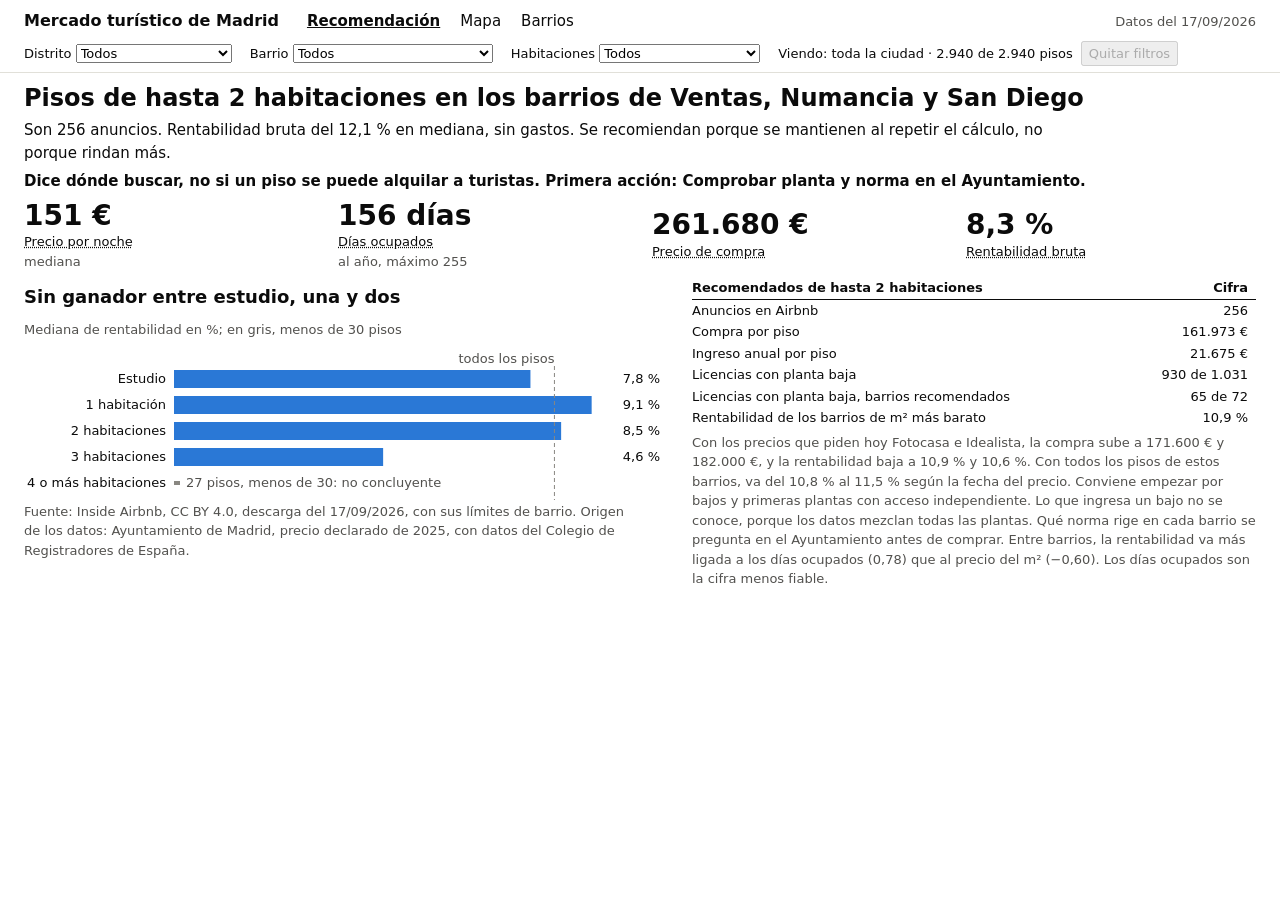
==== commit 2c1e6706: "Quita el descuento del 25 % y reescribe las entregas en lenguaje claro La rentabilidad se calcula si" ====
--- a/informes/cuadro_mando.html
+++ b/informes/cuadro_mando.html
@@ -178,55 +178,55 @@
 <main>
 <section class="pagina" id="p-recomendacion" role="tabpanel" aria-labelledby="t-recomendacion">
   <h1>Pisos de hasta 2 habitaciones en los barrios de Ventas, Numancia y San Diego</h1>
-  <p class="texto">Son 256 anuncios: 12,1 % sin descuento y 16,2 % con él. Todos los firmes van del 10,8 % al 15,4 %. Firme es estable, no mejor.</p>
-  <p class="texto limite">Es una lista de dónde buscar: no dice si un piso se puede comprar para este uso. Primera acción: Comprobar planta y norma en el Ayuntamiento.</p>
+  <p class="texto">Son 256 anuncios. Rentabilidad bruta del 12,1 % en mediana, sin gastos. Se recomiendan porque se mantienen al repetir el cálculo, no porque rindan más.</p>
+  <p class="texto limite">Dice dónde buscar, no si un piso se puede alquilar a turistas. Primera acción: Comprobar planta y norma en el Ayuntamiento.</p>
   <div class="cifras" id="cifras-recomendacion"></div>
   <p class="definicion" id="def-recomendacion" hidden></p>
   <div class="lado-reco">
     <div class="grafico" id="g-dormitorios">
       <p class="g-titulo" id="g-dormitorios-titulo"></p>
-      <p class="g-subtitulo">Mediana en %; gris, menos de 30</p>
+      <p class="g-subtitulo">Mediana de rentabilidad en %; en gris, menos de 30 pisos</p>
       <div id="g-dormitorios-dibujo"></div>
-      <p class="g-fuente">Fuente: Inside Airbnb, CC BY 4.0, foto del 17/09/2026, con sus límites de barrio. Origen de los datos: Ayuntamiento de Madrid, precio declarado de 2025, con datos del Colegio de Registradores de España.</p>
+      <p class="g-fuente">Fuente: Inside Airbnb, CC BY 4.0, descarga del 17/09/2026, con sus límites de barrio. Origen de los datos: Ayuntamiento de Madrid, precio declarado de 2025, con datos del Colegio de Registradores de España.</p>
     </div>
-    <div class="fija"><table><thead><tr><th>Firmes de hasta 2 habitaciones</th><th class="num">Cifra</th></tr></thead><tbody><tr><td>Anuncios en Airbnb</td><td class="num">256</td></tr><tr><td>Compra por piso, sin descuento</td><td class="num">161.973 €</td></tr><tr><td>Compra por piso, con descuento</td><td class="num">121.480 €</td></tr><tr><td>Ingreso anual por piso</td><td class="num">21.675 €</td></tr><tr><td>Licencias con planta baja</td><td class="num">930 de 1.031</td></tr><tr><td>Licencias con planta baja, firmes</td><td class="num">65 de 72</td></tr><tr><td>Barrios de m² más barato, con descuento</td><td class="num">14,5 %</td></tr></tbody></table><p class="g-fuente">Con los precios que piden hoy Fotocasa e Idealista, la compra sube a 171.600 € y 182.000 €, y la rentabilidad sin descuento baja a 10,9 % y 10,6 %. Rentabilidad bruta, en mediana y sin gastos, en los anuncios en Airbnb de los firmes; el rango es de todos sus pisos, según la foto y el descuento. Valoraciones empieza por bajos y primeras plantas con acceso independiente. Fuera del centro histórico, en el nivel B de la zona 1, el hospedaje cabe en planta baja, inferior a la baja y primera, y siempre con acceso independiente. El ingreso de un bajo no se conoce, porque el de los anuncios mezcla todas las plantas. Qué norma rige en cada barrio no se puede saber aquí: se pregunta en el Ayuntamiento. Elegir por m² barato no se distingue de la lista. Entre barrios, la rentabilidad se asocia más con la ocupación (0,78), la cifra más débil del caso, que con el m² (−0,60).</p></div>
+    <div class="fija"><table><thead><tr><th>Recomendados de hasta 2 habitaciones</th><th class="num">Cifra</th></tr></thead><tbody><tr><td>Anuncios en Airbnb</td><td class="num">256</td></tr><tr><td>Compra por piso</td><td class="num">161.973 €</td></tr><tr><td>Ingreso anual por piso</td><td class="num">21.675 €</td></tr><tr><td>Licencias con planta baja</td><td class="num">930 de 1.031</td></tr><tr><td>Licencias con planta baja, barrios recomendados</td><td class="num">65 de 72</td></tr><tr><td>Rentabilidad de los barrios de m² más barato</td><td class="num">10,9 %</td></tr></tbody></table><p class="g-fuente">Con los precios que piden hoy Fotocasa e Idealista, la compra sube a 171.600 € y 182.000 €, y la rentabilidad baja a 10,9 % y 10,6 %. Con todos los pisos de estos barrios, va del 10,8 % al 11,5 % según la fecha del precio. Conviene empezar por bajos y primeras plantas con acceso independiente. Lo que ingresa un bajo no se conoce, porque los datos mezclan todas las plantas. Qué norma rige en cada barrio se pregunta en el Ayuntamiento antes de comprar. Entre barrios, la rentabilidad va más ligada a los días ocupados (0,78) que al precio del m² (−0,60). Los días ocupados son la cifra menos fiable.</p></div>
   </div>
 </section>
 <section class="pagina" id="p-mapa" role="tabpanel" aria-labelledby="t-mapa" hidden>
-  <h1>Los barrios firmes son Ventas, Numancia y San Diego</h1>
-  <p class="texto">Numancia supera la mediana de la base; Ventas y San Diego no se distinguen de ella. San Diego queda por debajo de Casco Histórico de Vallecas y de Opañel, que van detrás porque dependen de operadores grandes, el 65 % de sus anuncios. <button class="def" type="button" data-def="distingue">Qué significa</button></p>
+  <h1>Los barrios recomendados son Ventas, Numancia y San Diego</h1>
+  <p class="texto">El barrio de Numancia rinde más que la mediana de todos los pisos. En los barrios de Ventas y San Diego no se puede asegurar. <button class="def" type="button" data-def="distingue">Qué significa</button></p>
   <div class="cifras" id="cifras-mapa"></div>
   <p class="definicion" id="def-mapa" hidden></p>
   <div class="lado-mapa">
-    <svg id="mapa" viewBox="0 0 680 360" width="680" height="360" role="img" aria-label="Mapa de los barrios de Madrid por clase"><defs><pattern id="rayado" width="5" height="5" patternUnits="userSpaceOnUse" patternTransform="rotate(45)"><line x1="0" y1="0" x2="0" y2="5" stroke="#898781" stroke-width="1"/></pattern></defs><g stroke="#ffffff" stroke-width="0.6" fill-rule="evenodd"><path d="M338.0,241.0L337.6,241.1L336.2,241.0L336.4,241.4L336.3,241.7L336.2,242.2L336.1,242.5L335.9,243.0L335.9,243.1L335.7,243.6L335.8,243.6L335.7,244.2L335.7,244.4L335.7,244.5L335.7,244.7L335.8,245.0L335.8,245.1L335.7,245.2L335.8,245.6L335.7,245.7L335.6,246.0L335.8,246.3L335.9,246.3L336.1,246.9L336.3,247.1L336.2,247.5L336.1,248.0L336.5,248.1L336.7,248.2L336.8,248.4L336.6,249.2L336.5,249.3L336.1,250.5L335.9,250.6L335.9,250.7L335.4,251.5L334.6,252.8L334.5,253.0L333.8,254.0L333.3,255.5L333.0,255.4L331.7,254.6L330.4,254.0L329.2,253.3L327.9,250.7L328.3,249.7L329.1,247.8L327.8,247.8L327.1,247.7L326.9,247.7L326.2,247.7L324.2,247.7L324.3,246.2L324.7,244.3L324.8,243.4L324.9,242.9L325.1,242.8L325.4,242.6L325.7,242.2L326.0,241.9L326.3,241.4L326.4,241.2L326.4,241.0L328.2,240.9L329.2,240.9L329.8,240.9L330.2,240.9L331.5,239.7L331.9,239.4L332.0,239.3L332.1,239.1L332.2,239.0L333.3,238.1L333.7,237.8L333.9,237.7L334.0,237.6L334.5,238.2L336.3,239.6L338.0,241.0Z" fill="url(#rayado)" data-barrio="Palacio" data-distrito="Centro" data-clase="menos de 30" tabindex="0"/><path d="M339.6,247.3L340.4,247.8L341.5,248.2L343.0,249.0L343.5,249.4L343.9,249.6L345.3,250.6L346.2,251.2L347.6,252.0L349.3,252.9L349.2,253.3L349.3,253.6L348.8,254.0L348.6,254.3L348.4,254.4L348.4,254.5L348.3,254.7L348.3,254.9L348.2,255.1L347.9,255.0L347.7,254.8L347.6,254.8L347.5,254.8L346.6,255.2L346.5,255.1L344.5,255.8L344.4,255.8L343.3,256.2L342.7,256.5L342.0,256.7L340.7,257.2L340.4,257.2L339.6,257.0L337.5,256.5L336.0,256.1L335.0,255.9L334.7,255.8L333.6,255.6L333.3,255.5L333.8,254.0L334.5,253.0L334.6,252.8L335.4,251.5L335.9,250.7L335.9,250.6L336.1,250.5L336.5,249.3L336.6,249.2L336.8,248.4L336.7,248.2L336.8,248.1L337.7,247.7L338.3,247.7L338.8,247.7L338.9,247.8L338.9,247.7L339.6,247.3Z" fill="url(#rayado)" data-barrio="Embajadores" data-distrito="Centro" data-clase="menos de 30" tabindex="0"/><path d="M344.3,242.1L345.6,242.6L346.4,242.4L347.4,242.1L348.3,242.0L348.4,242.5L348.3,242.9L348.0,244.5L347.9,245.2L347.9,245.7L348.1,246.5L348.3,247.6L348.5,249.1L348.7,250.4L348.9,251.7L349.1,252.2L349.3,252.9L347.6,252.0L346.2,251.2L345.3,250.6L343.9,249.6L343.5,249.4L343.0,249.0L341.5,248.2L340.4,247.8L339.6,247.3L340.0,246.9L340.0,247.0L340.1,247.1L340.2,247.1L340.7,246.6L341.1,246.2L341.7,245.7L341.8,245.6L342.0,245.4L342.1,245.3L342.3,245.1L342.4,244.9L342.9,244.0L343.1,243.6L343.3,243.5L343.1,242.8L343.0,242.0L343.0,241.5L344.3,242.1Z" fill="url(#rayado)" data-barrio="Cortes" data-distrito="Centro" data-clase="menos de 30" tabindex="0"/><path d="M346.4,242.4L345.6,242.6L344.3,242.1L343.0,241.5L342.5,241.4L342.1,241.3L341.8,241.3L341.5,241.3L341.4,241.2L341.8,239.9L342.0,239.3L342.0,239.1L342.1,238.6L342.2,238.1L342.2,238.0L342.2,237.4L342.2,237.2L342.2,237.1L342.2,236.8L342.2,236.1L342.1,235.7L342.0,235.6L342.0,235.5L341.8,234.9L341.4,233.6L340.8,231.7L341.2,231.8L343.2,232.3L345.1,232.8L346.2,233.2L346.7,233.5L347.7,234.1L349.7,235.5L350.5,235.7L349.9,238.0L348.3,242.0L347.4,242.1L346.4,242.4Z" fill="url(#rayado)" data-barrio="Justicia" data-distrito="Centro" data-clase="menos de 30" tabindex="0"/><path d="M341.8,239.9L341.4,241.2L341.5,241.3L338.8,241.0L338.5,241.0L338.3,241.0L338.0,241.0L336.3,239.6L334.5,238.2L334.0,237.6L333.3,236.7L332.7,235.6L332.1,234.5L331.5,233.4L331.3,233.0L331.0,232.4L330.2,230.9L329.7,230.0L329.6,230.0L330.9,230.2L331.8,230.3L333.2,230.5L334.3,230.6L335.6,230.8L336.2,230.9L336.5,230.9L336.7,230.9L336.8,230.9L338.1,231.1L339.8,231.5L340.8,231.7L341.4,233.6L341.8,234.9L342.0,235.5L342.0,235.6L342.1,235.7L342.2,236.1L342.2,236.8L342.2,237.1L342.2,237.2L342.2,237.4L342.2,238.0L342.2,238.1L342.1,238.6L342.0,239.1L342.0,239.3L341.8,239.9Z" fill="url(#rayado)" data-barrio="Universidad" data-distrito="Centro" data-clase="menos de 30" tabindex="0"/><path d="M338.8,241.0L341.5,241.3L341.8,241.3L342.1,241.3L342.5,241.4L343.0,241.5L343.0,242.0L343.1,242.8L343.3,243.5L343.1,243.6L342.9,244.0L342.4,244.9L342.3,245.1L342.1,245.3L342.0,245.4L341.8,245.6L341.7,245.7L341.1,246.2L340.7,246.6L340.2,247.1L340.1,247.1L340.0,247.0L340.0,246.9L339.6,247.3L338.9,247.7L338.9,247.8L338.8,247.7L338.3,247.7L337.7,247.7L336.8,248.1L336.7,248.2L336.5,248.1L336.1,248.0L336.2,247.5L336.3,247.1L336.1,246.9L335.9,246.3L335.8,246.3L335.6,246.0L335.7,245.7L335.8,245.6L335.7,245.2L335.8,245.1L335.8,245.0L335.7,244.7L335.7,244.5L335.7,244.4L335.7,244.2L335.8,243.6L335.7,243.6L335.9,243.1L335.9,243.0L336.1,242.5L336.2,242.2L336.3,241.7L336.4,241.4L336.2,241.0L337.6,241.1L338.0,241.0L338.3,241.0L338.5,241.0L338.8,241.0Z" fill="url(#rayado)" data-barrio="Sol" data-distrito="Centro" data-clase="menos de 30" tabindex="0"/><path d="M331.1,261.6L330.7,262.9L329.9,262.6L329.5,262.6L329.2,262.5L329.0,262.6L328.8,262.6L327.4,262.7L327.1,262.7L326.8,262.7L326.6,262.6L326.3,262.5L325.7,262.0L325.2,261.5L325.1,261.3L325.0,261.1L324.8,260.5L324.8,260.3L324.7,259.8L324.5,258.5L324.4,258.1L324.4,257.7L324.4,257.0L324.5,256.4L324.7,255.4L324.8,255.1L324.8,254.9L325.1,253.5L324.5,250.5L324.4,250.1L324.3,249.9L324.2,249.8L324.2,249.4L324.2,247.7L326.2,247.7L326.9,247.7L327.1,247.7L327.8,247.8L329.1,247.8L328.3,249.7L327.9,250.7L329.2,253.3L330.4,254.0L331.7,254.6L333.0,255.4L333.3,255.5L332.6,257.5L332.1,259.0L331.1,261.6Z" fill="url(#rayado)" data-barrio="Imperial" data-distrito="Arganzuela" data-clase="menos de 30" tabindex="0"/><path d="M339.6,257.0L340.4,257.2L340.7,257.2L341.4,258.4L342.3,259.8L343.1,261.2L343.3,261.4L343.0,262.0L342.4,262.8L341.9,263.6L341.5,264.2L341.1,264.7L341.0,264.8L340.9,264.9L340.1,266.0L339.0,267.6L336.8,266.9L336.1,266.7L335.7,266.5L334.9,266.2L334.4,265.9L334.0,265.7L333.6,265.4L332.9,264.8L332.5,264.3L332.1,263.9L331.9,263.7L331.4,263.2L330.7,262.9L331.1,261.6L332.1,259.0L332.6,257.5L333.3,255.5L333.6,255.6L334.7,255.8L335.0,255.9L336.0,256.1L337.5,256.5L339.6,257.0Z" fill="url(#rayado)" data-barrio="Acacias" data-distrito="Arganzuela" data-clase="menos de 30" tabindex="0"/><path d="M346.7,272.0L344.3,274.1L343.1,272.5L340.8,269.3L340.0,268.4L339.2,267.8L339.0,267.6L340.1,266.0L340.9,264.9L341.0,264.8L341.1,264.7L341.5,264.2L341.9,263.6L342.4,262.8L343.0,262.0L343.3,261.4L344.0,263.1L344.4,263.8L345.4,265.7L345.8,266.4L346.1,266.9L347.0,268.7L346.9,269.9L346.7,272.0Z" fill="url(#rayado)" data-barrio="Chopera" data-distrito="Arganzuela" data-clase="menos de 30" tabindex="0"/><path d="M359.1,267.8L361.0,270.0L361.4,270.4L361.6,270.5L361.8,270.7L360.9,271.6L360.3,272.2L360.0,272.6L359.6,273.2L356.7,278.9L356.6,279.1L356.4,279.3L356.2,279.4L355.8,279.7L355.5,279.7L355.4,279.8L355.0,279.9L353.3,280.2L353.0,280.3L352.3,280.6L352.0,280.7L351.9,280.7L351.7,280.8L351.5,280.9L351.4,281.0L350.7,281.5L349.0,279.4L346.3,276.4L344.3,274.1L346.7,272.0L347.0,271.9L348.2,271.3L348.4,271.3L351.7,269.8L352.2,270.7L352.2,270.8L353.1,270.3L353.8,269.8L354.0,269.6L355.1,268.8L355.3,269.1L355.7,270.0L356.1,269.7L357.0,269.0L357.4,268.7L357.9,268.4L358.0,268.3L358.4,268.1L358.8,267.9L358.9,267.8L359.0,267.8L359.1,267.8Z" fill="url(#rayado)" data-barrio="Legazpi" data-distrito="Arganzuela" data-clase="menos de 30" tabindex="0"/><path d="M345.9,261.6L347.6,261.7L347.8,261.6L348.7,261.7L348.9,261.7L349.0,261.7L350.1,261.8L354.3,262.1L356.8,265.1L358.6,267.2L358.9,267.6L359.1,267.8L359.0,267.8L358.9,267.8L358.8,267.9L358.4,268.1L358.0,268.3L357.9,268.4L357.4,268.7L357.0,269.0L356.1,269.7L355.7,270.0L355.3,269.1L355.1,268.8L354.0,269.6L353.8,269.8L353.1,270.3L352.2,270.8L352.2,270.7L351.7,269.8L348.4,271.3L348.2,271.3L347.0,271.9L346.7,272.0L346.9,269.9L347.0,268.7L346.1,266.9L345.8,266.4L345.4,265.7L344.4,263.8L344.0,263.1L343.3,261.4L345.9,261.6Z" fill="url(#rayado)" data-barrio="Delicias" data-distrito="Arganzuela" data-clase="menos de 30" tabindex="0"/><path d="M348.5,254.9L349.8,256.6L350.3,257.1L350.4,257.3L352.5,259.8L352.5,259.9L352.6,260.0L352.6,260.1L352.8,260.4L353.3,260.9L353.7,261.4L354.3,262.1L350.1,261.8L349.0,261.7L348.9,261.7L348.7,261.7L347.8,261.6L347.6,261.7L345.9,261.6L343.3,261.4L343.1,261.2L342.3,259.8L341.4,258.4L340.7,257.2L342.0,256.7L342.7,256.5L343.3,256.2L344.4,255.8L344.5,255.8L346.5,255.1L346.6,255.2L347.5,254.8L347.6,254.8L347.7,254.8L347.9,255.0L348.2,255.1L348.3,254.9L348.3,254.7L348.4,254.5L348.4,254.6L348.4,254.8L348.4,254.9L348.5,254.9Z" fill="url(#rayado)" data-barrio="Palos de Moguer" data-distrito="Arganzuela" data-clase="menos de 30" tabindex="0"/><path d="M366.8,255.6L366.8,255.8L366.7,255.9L366.7,256.0L366.6,256.2L366.5,256.4L366.4,256.5L366.3,256.6L366.2,256.7L365.3,258.1L365.0,258.4L364.6,259.1L363.9,260.1L363.1,261.2L361.5,263.7L359.7,261.7L359.3,261.4L359.2,261.4L358.9,261.1L358.4,260.9L357.9,260.6L357.3,260.1L357.1,260.0L357.0,260.0L356.9,260.0L356.8,260.0L355.2,259.1L353.5,257.6L352.6,256.6L352.0,255.8L351.8,255.6L351.8,255.5L352.0,255.1L353.8,255.7L354.0,255.8L354.1,255.8L354.4,255.7L354.6,255.7L356.2,255.4L357.3,255.1L358.9,254.8L359.9,254.6L360.9,254.7L362.7,254.9L362.9,254.9L363.9,255.0L365.2,255.2L366.8,255.5L366.8,255.6Z" fill="url(#rayado)" data-barrio="Pacífico" data-distrito="Retiro" data-clase="menos de 30" tabindex="0"/><path d="M370.9,255.7L370.9,255.8L367.8,255.5L366.8,255.5L367.0,253.5L367.1,252.1L367.2,250.4L367.2,249.3L367.3,248.8L367.4,247.1L367.5,245.2L367.5,245.1L367.5,244.9L367.6,243.5L367.8,240.5L367.8,240.0L371.0,241.1L372.7,241.6L376.2,242.7L375.9,244.0L375.5,245.0L374.6,246.9L374.2,247.7L374.2,247.9L373.9,248.5L373.1,250.2L373.0,250.2L372.7,250.9L372.4,252.0L372.1,252.8L371.8,253.5L370.9,255.7Z" fill="url(#rayado)" data-barrio="Estrella" data-distrito="Retiro" data-clase="menos de 30" tabindex="0"/><path d="M367.6,243.5L367.5,244.9L365.8,244.8L365.7,245.1L363.1,245.6L363.0,245.6L361.8,245.9L360.7,246.1L360.3,244.4L360.2,244.1L359.6,241.7L359.3,240.7L359.1,240.2L359.0,239.5L359.4,239.5L359.8,239.5L360.9,239.6L362.2,239.7L363.5,239.7L364.7,239.8L367.8,240.0L367.8,240.5L367.6,243.5Z" fill="url(#rayado)" data-barrio="Ibiza" data-distrito="Retiro" data-clase="menos de 30" tabindex="0"/><path d="M359.9,254.6L358.9,254.8L357.3,255.1L356.2,255.4L354.6,255.7L354.4,255.7L354.1,255.8L354.0,255.8L353.8,255.7L352.0,255.1L351.8,255.5L351.8,255.6L351.5,255.4L350.9,255.0L350.7,254.7L350.6,254.8L350.2,254.3L349.9,254.1L349.7,253.9L349.6,253.9L349.3,253.6L349.2,253.3L349.3,252.9L349.1,252.2L348.9,251.7L348.7,250.4L348.5,249.1L348.3,247.6L348.1,246.5L347.9,245.7L347.9,245.2L348.0,244.5L348.3,242.9L348.4,242.5L348.3,242.0L349.1,241.8L351.9,241.3L354.1,240.7L354.2,240.7L354.7,240.5L355.1,240.4L355.2,240.4L355.3,240.4L356.4,240.2L357.0,240.0L357.9,239.8L359.0,239.5L359.1,240.2L359.3,240.7L359.6,241.7L360.2,244.1L360.3,244.4L360.7,246.1L361.5,248.8L361.9,250.4L361.9,250.5L361.4,251.6L360.2,253.8L359.9,254.6Z" fill="url(#rayado)" data-barrio="Jerónimos" data-distrito="Retiro" data-clase="menos de 30" tabindex="0"/><path d="M367.0,253.5L366.8,255.5L365.2,255.2L363.9,255.0L362.9,254.9L362.7,254.9L360.9,254.7L359.9,254.6L360.2,253.8L361.4,251.6L361.9,250.5L361.9,250.4L361.5,248.8L360.7,246.1L361.8,245.9L363.0,245.6L363.1,245.6L365.7,245.1L365.8,244.8L367.5,244.9L367.5,245.1L367.5,245.2L367.4,247.1L367.3,248.8L367.2,249.3L367.2,250.4L367.1,252.1L367.0,253.5Z" fill="url(#rayado)" data-barrio="Niño Jesús" data-distrito="Retiro" data-clase="menos de 30" tabindex="0"/><path d="M349.1,241.8L348.3,242.0L349.9,238.0L350.5,235.7L350.8,234.2L351.1,232.8L351.4,231.3L354.1,231.5L354.9,231.5L355.8,231.6L359.1,231.8L359.0,233.3L358.9,234.8L358.8,236.0L358.8,236.3L358.6,238.4L359.0,239.5L357.9,239.8L357.0,240.0L356.4,240.2L355.3,240.4L355.2,240.4L355.1,240.4L354.7,240.5L354.2,240.7L354.1,240.7L351.9,241.3L349.1,241.8Z" fill="url(#rayado)" data-barrio="Recoletos" data-distrito="Salamanca" data-clase="menos de 30" tabindex="0"/><path d="M368.0,238.2L367.8,240.0L364.7,239.8L363.5,239.7L362.2,239.7L360.9,239.6L359.8,239.5L359.4,239.5L359.0,239.5L358.6,238.4L358.8,236.3L358.8,236.0L358.9,234.8L359.0,233.3L359.1,231.8L360.3,231.9L361.4,232.0L362.6,232.0L363.9,232.1L365.2,232.2L365.6,232.2L367.7,232.4L368.1,232.7L368.2,233.9L368.1,235.4L368.1,236.3L368.1,236.6L368.0,237.2L368.0,237.3L368.0,238.0L368.0,238.2Z" fill="url(#rayado)" data-barrio="Goya" data-distrito="Salamanca" data-clase="menos de 30" tabindex="0"/><path d="M366.9,231.0L367.7,232.4L365.6,232.2L365.2,232.2L363.9,232.1L362.6,232.0L361.4,232.0L360.3,231.9L359.1,231.8L359.2,229.2L359.3,227.8L359.4,226.7L359.4,225.6L359.5,224.3L359.7,222.7L360.8,222.8L361.0,222.8L361.6,223.6L362.4,224.5L363.1,225.5L364.3,227.0L364.5,227.3L365.4,228.8L366.3,230.2L366.9,231.0Z" fill="url(#rayado)" data-barrio="Lista" data-distrito="Salamanca" data-clase="menos de 30" tabindex="0"/><path d="M359.2,229.2L359.1,231.8L355.8,231.6L354.9,231.5L354.1,231.5L351.4,231.3L351.6,230.0L352.1,227.6L352.1,227.4L351.8,225.2L351.8,225.1L351.3,224.2L350.3,222.2L353.9,222.4L354.7,222.4L355.5,222.5L356.4,222.5L357.5,222.6L358.5,222.7L359.7,222.7L359.5,224.3L359.4,225.6L359.4,226.7L359.3,227.8L359.2,229.2Z" fill="url(#rayado)" data-barrio="Castellana" data-distrito="Salamanca" data-clase="menos de 30" tabindex="0"/><path d="M359.7,221.2L359.7,222.7L358.5,222.7L357.5,222.6L356.4,222.5L355.5,222.5L354.7,222.4L353.9,222.4L350.3,222.2L349.9,220.9L349.4,218.7L349.9,213.5L349.9,212.1L350.3,207.1L351.5,207.2L354.2,207.4L357.8,207.6L359.9,207.6L360.9,207.6L360.6,210.8L360.4,213.0L360.2,215.5L360.0,218.2L359.9,219.3L359.7,221.2Z" fill="url(#rayado)" data-barrio="El Viso" data-distrito="Chamartín" data-clase="menos de 30" tabindex="0"/><path d="M402.4,258.3L403.2,258.7L403.1,259.0L402.9,259.5L402.7,260.2L402.5,261.2L402.4,261.5L402.1,262.7L402.0,263.7L401.9,264.0L401.8,264.6L401.7,264.7L401.4,265.9L401.2,266.4L399.8,270.4L397.2,269.7L392.1,268.3L391.7,268.2L391.3,268.1L391.5,267.2L392.5,265.3L392.9,264.4L394.4,261.5L395.4,259.5L395.9,258.5L397.5,258.5L398.1,258.5L400.0,258.5L400.8,258.5L400.9,258.5L401.0,258.5L401.1,258.6L401.3,258.3L401.6,258.1L401.8,257.9L401.9,258.0L402.0,258.1L402.4,258.3Z" fill="url(#rayado)" data-barrio="Pavones" data-distrito="Moratalaz" data-clase="menos de 30" tabindex="0"/><path d="M364.1,174.6L364.0,175.2L364.0,175.3L363.9,176.2L363.7,177.3L363.6,177.8L363.6,178.0L363.6,178.2L363.5,178.9L363.5,179.3L363.4,179.9L363.4,180.5L363.5,181.1L363.5,181.3L363.5,181.7L363.6,182.2L363.6,182.4L363.7,182.7L364.0,183.8L364.1,184.2L364.4,184.9L365.4,186.6L366.1,187.9L368.3,191.7L365.7,192.2L363.6,191.2L361.7,190.5L361.7,190.6L361.2,190.6L360.2,190.8L359.7,190.8L359.7,190.7L359.6,190.7L356.5,191.0L356.0,191.1L355.7,191.2L355.3,191.3L351.4,192.4L351.6,191.2L352.0,189.2L352.2,188.2L352.5,186.8L352.8,185.3L353.2,183.7L353.2,183.6L353.8,181.0L354.3,178.7L354.4,177.8L354.6,177.0L354.7,176.6L354.7,176.5L354.7,176.3L354.8,176.1L354.8,176.0L354.8,175.7L354.8,175.5L354.8,175.4L354.8,175.2L354.7,175.1L354.8,175.1L355.0,175.1L355.1,175.1L355.3,175.1L355.5,175.0L355.7,175.0L356.0,174.9L356.2,174.8L357.2,174.4L357.4,174.3L357.8,174.1L358.0,174.1L358.2,174.0L358.3,173.9L358.5,173.9L358.7,173.8L358.9,173.7L359.4,173.6L359.7,173.5L360.0,173.5L360.1,173.4L360.3,173.4L360.4,173.4L360.5,173.4L360.7,173.4L361.0,173.3L361.1,173.3L361.6,173.3L361.9,173.3L362.2,173.3L363.0,173.3L363.4,173.2L364.2,173.2L364.2,173.9L364.1,174.6Z" fill="url(#rayado)" data-barrio="Castilla" data-distrito="Chamartín" data-clase="menos de 30" tabindex="0"/><path d="M339.6,212.8L339.5,214.2L339.5,216.6L339.5,217.8L339.3,221.4L337.5,221.4L337.1,221.3L336.1,221.3L334.7,221.2L333.8,221.2L332.4,221.1L331.3,221.0L330.5,221.0L329.5,220.9L328.5,220.8L328.5,220.6L328.5,220.4L328.5,220.2L328.5,220.1L328.3,219.6L328.1,219.0L327.3,217.0L326.9,216.4L326.8,216.0L326.7,214.8L326.7,214.7L326.7,214.6L326.8,214.5L326.9,214.3L327.4,213.7L328.1,212.9L328.2,212.9L328.5,212.9L328.7,212.9L328.8,212.9L328.9,213.0L330.1,213.6L330.2,213.6L330.8,213.9L332.8,213.2L334.3,212.7L335.3,212.5L336.0,212.5L337.3,212.6L337.8,212.6L339.6,212.8Z" fill="url(#rayado)" data-barrio="Vallehermoso" data-distrito="Chamberí" data-clase="menos de 30" tabindex="0"/><path d="M380.9,4.6L381.1,4.6L381.2,4.6L381.4,4.7L381.5,4.7L381.8,4.8L381.9,4.9L382.0,4.9L382.1,4.9L382.2,5.0L382.4,5.1L382.5,5.2L382.8,5.3L383.0,5.4L383.3,5.5L383.3,5.6L383.5,5.6L383.6,5.7L383.8,5.8L384.0,5.9L384.1,6.0L384.2,6.0L384.4,6.2L384.6,6.4L384.7,6.5L384.8,6.6L384.9,6.7L385.0,6.8L385.1,7.0L385.2,7.1L385.3,7.2L385.4,7.4L385.7,7.7L386.1,8.1L386.5,8.4L386.6,8.6L386.9,8.8L387.0,8.9L387.2,9.1L387.4,9.3L387.5,9.4L387.6,9.5L387.9,9.5L388.3,9.5L388.7,9.5L388.8,9.5L389.1,9.6L389.2,9.6L389.3,9.6L389.5,9.5L389.6,9.5L390.2,9.4L390.6,9.3L391.2,9.1L391.5,9.1L391.8,9.2L392.0,9.2L392.2,9.2L392.3,9.2L392.5,9.4L392.8,9.6L393.0,9.8L393.2,9.9L393.5,10.4L393.8,10.9L393.9,10.9L394.0,11.2L394.0,11.4L394.1,11.6L394.2,12.1L394.3,12.6L394.3,12.7L394.6,13.1L394.7,13.2L394.9,13.5L395.1,13.7L395.4,14.1L395.6,14.4L395.8,14.7L395.9,15.1L396.0,15.2L396.3,15.8L396.4,16.2L396.5,16.4L396.7,16.7L396.9,17.1L397.0,17.4L397.4,17.8L397.4,17.9L397.8,18.4L397.9,18.4L398.0,18.6L398.3,18.9L398.5,19.2L398.7,19.3L398.8,19.5L399.0,19.7L399.2,19.9L399.4,20.4L399.5,20.8L399.6,20.8L399.6,20.9L399.6,21.3L399.6,21.4L399.6,21.5L399.6,21.6L399.5,21.7L399.5,21.9L399.4,22.0L399.3,22.2L399.2,22.6L399.3,23.0L399.4,23.2L399.4,23.4L399.5,23.7L399.6,23.9L399.7,24.4L399.8,24.7L399.9,24.8L399.9,25.0L400.0,25.2L400.0,25.3L400.1,25.8L400.3,26.2L400.2,26.6L400.1,26.8L400.0,27.1L399.9,27.6L399.8,28.0L399.8,28.1L399.9,28.3L399.9,28.4L399.9,28.5L400.1,28.8L400.4,29.2L400.4,29.4L400.4,29.5L400.4,29.7L400.5,29.9L400.5,30.1L400.5,30.6L400.5,30.7L400.6,31.0L400.7,31.2L401.0,31.4L401.1,31.5L401.5,31.8L401.6,31.9L401.8,32.0L402.5,32.1L402.7,32.2L403.1,32.2L403.2,32.3L403.7,32.3L404.3,32.4L404.9,32.8L405.3,33.1L405.4,33.2L406.0,34.1L406.6,35.7L407.0,36.6L407.5,37.3L409.0,38.0L409.1,38.5L409.2,39.2L408.7,40.5L409.2,41.2L409.5,41.7L410.0,42.6L409.7,43.6L409.7,43.9L409.8,44.5L410.0,45.1L410.0,45.2L410.3,45.9L410.6,46.7L410.4,47.3L410.3,47.5L410.3,47.8L410.4,48.4L410.7,48.8L411.0,49.0L411.2,49.2L412.1,49.4L412.9,49.9L413.1,50.1L413.9,50.4L414.2,50.6L414.7,51.0L415.1,51.3L415.7,51.4L416.5,51.6L416.7,51.9L417.0,52.3L417.2,52.5L417.2,52.6L417.3,52.6L417.5,52.8L417.8,53.2L417.9,53.3L418.0,53.3L418.9,53.6L419.4,53.7L419.6,54.1L419.8,54.4L419.7,54.9L419.7,55.1L419.7,55.5L419.7,56.0L420.1,56.6L420.3,56.7L420.4,56.9L420.5,57.0L420.6,57.1L420.7,57.2L420.8,57.3L420.9,57.4L421.0,57.4L421.0,57.5L421.1,57.5L421.2,57.6L421.4,57.7L421.5,57.8L421.6,57.8L421.8,57.9L421.9,58.0L422.0,58.0L422.1,58.0L422.1,58.1L422.1,58.3L422.1,58.4L422.2,58.4L422.1,58.5L422.1,58.6L422.1,58.7L422.1,58.8L422.1,59.0L422.1,59.3L422.1,59.5L422.0,59.5L422.0,59.6L421.9,60.2L421.8,60.4L421.8,60.5L421.6,60.9L421.5,61.1L421.4,61.1L421.4,61.2L421.3,61.4L421.2,61.7L421.0,61.8L420.9,61.9L420.8,62.0L420.7,62.0L420.6,62.1L420.3,62.3L420.2,62.3L420.0,62.6L419.9,62.6L419.8,62.7L419.7,62.8L419.5,63.0L419.3,63.5L419.2,63.9L419.1,64.2L418.9,64.7L418.8,64.9L418.8,65.0L418.7,65.2L418.6,65.5L418.4,65.7L418.4,65.8L417.8,66.3L417.5,66.5L417.3,66.6L416.8,67.1L416.5,67.1L416.3,67.5L416.1,67.6L416.0,67.6L415.8,67.8L415.7,67.8L415.6,67.9L415.3,68.2L415.1,68.4L415.0,68.4L414.9,68.5L414.7,68.7L414.3,69.0L414.2,69.0L414.0,69.2L413.8,69.3L413.4,69.4L413.1,69.5L413.0,69.6L412.8,69.7L412.5,69.8L412.3,69.9L412.0,70.0L411.8,70.1L411.6,70.2L411.5,70.2L411.4,70.2L411.2,70.4L411.1,70.4L411.0,70.5L410.9,70.5L410.6,70.6L410.4,70.7L410.0,71.1L409.8,71.3L409.6,71.5L409.4,71.7L409.4,71.8L409.3,71.8L409.1,72.0L409.0,72.1L408.8,72.4L408.5,72.7L408.2,73.0L407.9,73.3L407.7,73.5L407.5,73.7L407.4,73.9L407.3,73.9L407.1,74.2L407.0,74.2L406.7,74.5L406.4,74.8L406.3,75.0L406.1,75.2L406.0,75.3L406.0,75.4L405.9,75.5L405.8,75.6L405.7,75.8L405.6,75.8L405.6,75.9L405.4,76.0L405.3,76.1L405.3,76.2L405.1,76.3L404.6,76.8L404.4,77.0L404.3,77.0L404.0,77.4L403.7,77.7L403.6,77.8L403.5,77.9L403.4,78.0L402.9,78.1L402.6,78.1L402.5,78.1L402.3,78.1L402.2,78.1L402.1,78.1L401.6,78.1L401.4,78.1L401.0,78.0L400.9,78.0L400.5,77.9L400.4,77.9L399.6,77.4L399.5,77.3L399.2,77.2L399.1,77.1L399.0,77.1L398.9,77.0L398.4,76.7L398.1,76.8L398.0,76.9L397.9,76.9L397.8,76.9L397.4,77.1L397.2,77.1L396.8,77.1L396.5,77.1L396.4,77.1L396.3,77.1L396.2,77.1L396.0,77.1L395.6,77.1L394.9,77.0L394.3,77.0L394.1,76.9L393.9,76.9L393.8,76.9L393.4,76.8L393.1,76.7L392.5,76.6L391.9,76.5L391.8,76.5L391.7,76.5L391.6,76.5L391.5,76.4L390.8,76.1L390.7,76.1L390.6,76.0L390.5,75.9L390.2,75.8L390.0,75.7L389.8,75.5L389.5,75.4L389.4,75.3L389.3,75.2L389.1,75.0L388.6,74.9L388.2,74.8L387.4,74.6L386.5,74.5L386.3,74.5L385.3,74.5L385.2,74.5L384.3,74.3L383.5,74.2L383.2,74.1L382.9,74.0L382.5,73.5L382.4,73.4L382.3,73.0L382.0,72.5L381.7,71.7L381.5,71.3L381.4,70.9L381.2,70.6L381.1,70.3L381.0,70.3L381.0,70.1L380.8,69.5L380.8,69.4L380.6,68.7L380.4,68.0L380.2,67.3L380.1,66.9L380.0,66.5L379.9,66.3L379.9,66.1L379.8,66.0L379.8,65.8L379.7,65.5L379.7,65.4L379.6,65.2L379.6,65.0L379.6,64.9L379.5,64.8L379.5,64.6L379.4,64.5L379.4,64.4L379.3,64.2L379.3,64.0L379.2,63.8L379.1,63.6L379.1,63.5L379.0,63.5L379.0,63.4L379.0,63.3L379.0,63.2L378.9,63.2L378.9,63.1L378.9,63.0L378.4,62.3L378.1,61.8L378.1,61.7L378.0,61.6L377.8,61.5L377.2,61.0L377.0,60.9L376.9,60.9L376.4,60.5L376.3,60.3L376.2,60.3L376.1,60.2L376.0,60.2L376.0,60.1L375.9,60.0L375.7,59.9L375.5,59.7L375.4,59.5L375.3,59.4L375.1,59.2L374.8,58.8L374.5,58.7L374.3,58.6L373.7,58.4L373.6,58.4L373.2,58.3L372.9,58.2L372.6,58.2L372.4,58.2L372.1,58.1L371.9,58.1L371.5,58.1L371.3,58.1L370.9,58.1L370.8,58.2L370.7,58.2L370.1,58.2L369.9,58.3L369.8,58.3L369.6,58.3L369.4,58.3L369.3,58.3L369.3,58.4L369.1,58.5L369.0,58.5L369.0,58.6L368.6,58.8L368.5,58.8L368.4,58.9L368.2,59.0L367.9,59.2L367.8,59.3L367.5,59.4L367.2,59.6L367.0,59.7L366.3,60.2L366.1,60.3L365.5,60.7L365.1,60.9L365.0,61.0L364.7,61.2L364.0,61.6L363.7,61.8L363.1,62.2L360.5,63.9L357.2,66.0L355.8,67.1L355.5,67.4L354.2,68.1L353.6,68.3L353.1,68.5L352.0,68.5L351.7,68.7L351.4,69.0L350.9,69.5L350.3,70.2L350.1,70.3L349.4,70.7L348.9,70.9L348.5,71.0L348.2,71.2L348.1,71.2L347.7,71.3L347.6,71.3L347.4,71.4L346.9,71.5L346.2,71.6L346.1,71.6L345.1,72.0L344.4,72.2L344.1,72.4L343.2,72.7L341.8,72.7L341.5,72.7L341.5,72.8L339.8,72.8L334.5,72.8L334.3,72.8L334.3,72.9L334.2,73.1L334.2,73.3L334.2,73.4L334.2,73.5L334.1,73.8L334.1,74.1L334.0,74.7L333.9,75.0L333.9,75.2L333.9,75.3L333.8,75.8L333.8,76.0L333.7,76.7L333.6,77.0L333.5,77.5L333.4,78.2L333.3,78.9L333.0,79.4L332.9,79.7L332.9,79.8L332.8,80.1L332.6,80.4L332.6,80.5L332.5,80.7L332.2,81.2L332.0,81.5L331.7,82.0L331.4,82.5L331.1,83.1L330.7,83.7L330.5,84.0L329.9,85.3L329.8,85.5L329.7,85.8L329.7,86.3L329.6,86.7L329.5,87.0L329.5,87.1L329.5,87.2L329.6,87.4L329.6,87.5L329.6,87.6L329.6,87.8L329.6,87.9L329.7,88.5L329.8,89.2L329.8,89.4L329.8,89.5L329.9,89.6L329.9,89.7L330.0,90.0L330.0,90.1L330.0,90.3L330.1,90.6L330.2,90.9L330.3,91.2L330.3,91.3L330.4,91.5L330.4,91.7L330.4,91.9L330.5,92.1L330.6,92.3L330.6,92.7L330.9,93.8L330.8,94.1L330.6,94.4L330.5,94.7L330.5,94.8L330.6,95.0L331.0,95.3L331.4,95.8L331.5,95.9L331.7,96.9L331.8,96.9L331.8,97.1L332.0,97.9L332.2,98.5L332.3,99.2L332.6,100.3L333.1,102.2L333.3,103.3L333.6,104.2L333.7,104.5L333.7,104.8L333.8,105.2L334.0,106.0L334.1,106.1L334.1,106.3L334.1,106.4L334.2,106.6L334.3,106.9L334.4,107.2L334.5,107.3L334.6,107.5L334.7,107.8L334.8,108.1L334.8,108.2L334.9,108.5L335.0,108.7L335.1,108.8L335.2,109.0L335.2,109.2L335.3,109.4L335.4,109.6L335.4,109.7L335.5,109.9L335.8,110.6L335.8,110.7L335.9,110.8L335.9,110.9L336.0,111.1L336.0,111.2L336.1,111.3L336.2,111.5L336.3,111.7L336.3,111.8L336.3,111.9L336.4,112.0L336.4,112.1L336.6,112.3L336.8,112.8L336.9,112.8L336.9,112.9L337.0,113.0L337.0,113.1L337.1,113.1L337.2,113.3L337.3,113.3L337.4,113.5L337.5,113.6L337.6,113.7L337.7,113.8L337.8,113.9L338.2,114.2L338.3,114.4L338.2,114.6L338.1,114.8L338.0,114.9L337.9,115.2L337.7,115.5L337.5,115.8L337.2,116.3L337.1,116.5L337.0,116.6L337.0,116.7L336.8,117.0L336.7,117.2L336.6,117.3L336.5,117.5L335.7,118.4L335.4,118.8L335.1,119.1L334.9,119.4L334.7,119.6L334.6,119.8L334.4,120.0L334.0,120.5L333.7,120.9L333.6,121.0L333.4,121.2L333.3,121.3L333.3,121.4L333.2,121.4L333.1,121.4L333.0,121.5L332.9,121.5L332.7,121.6L332.6,121.7L332.5,121.7L332.3,121.8L332.2,121.9L332.1,121.9L332.0,121.9L331.8,122.0L331.7,122.1L331.5,122.2L331.4,122.2L331.3,122.3L331.1,122.3L331.1,122.4L330.9,122.4L330.8,122.5L330.6,122.6L330.5,122.6L330.4,122.7L329.7,123.0L328.7,123.4L327.6,123.9L327.0,124.2L326.1,124.5L325.8,124.6L324.8,125.1L324.5,125.3L323.9,125.6L323.4,125.9L322.9,126.1L322.5,126.4L322.1,126.6L321.4,127.0L320.8,127.3L320.3,127.6L320.3,127.8L320.2,127.9L320.1,128.0L320.1,128.2L320.0,128.3L319.9,128.6L319.8,128.9L319.7,129.1L319.6,129.3L319.5,129.5L319.4,129.8L319.3,130.0L319.0,130.8L318.8,131.2L318.8,131.3L318.5,131.7L318.4,131.7L318.2,131.7L318.0,131.7L317.5,131.8L317.4,131.8L317.2,131.8L317.1,131.8L317.0,131.8L316.9,131.9L316.8,131.9L316.7,131.9L316.6,132.0L316.5,132.0L316.4,132.0L316.3,132.0L316.3,132.1L316.3,132.2L316.2,132.2L316.2,132.3L316.1,132.4L316.1,132.5L316.0,132.6L315.9,132.9L315.8,133.0L315.8,133.1L315.7,133.2L315.7,133.3L315.6,133.4L315.5,133.5L315.4,133.9L315.3,133.9L315.3,134.0L315.2,134.1L315.2,134.2L315.1,134.2L315.1,134.3L315.0,134.5L314.9,134.7L314.8,134.8L314.8,134.9L314.7,135.1L314.5,135.4L314.4,135.6L314.3,135.7L314.3,135.9L314.2,136.0L314.1,136.1L314.1,136.2L314.0,136.3L313.9,136.5L313.9,136.6L313.8,136.7L313.7,136.8L313.6,137.0L313.6,137.2L313.5,137.3L313.4,137.4L313.3,137.6L313.3,137.7L313.0,138.1L312.9,138.4L312.7,138.8L312.5,139.0L312.4,139.1L312.2,139.6L312.0,140.0L311.8,140.3L311.5,140.9L311.4,141.1L311.3,141.2L311.3,141.3L311.2,141.5L311.1,141.6L311.0,141.9L310.9,142.1L310.7,142.6L309.9,144.3L309.8,144.5L309.8,144.6L309.7,144.6L309.7,144.7L309.7,144.8L309.6,144.9L309.6,145.0L309.6,145.1L309.5,145.1L309.5,145.2L309.5,145.3L309.4,145.4L309.3,145.5L309.3,145.6L309.3,145.7L309.2,145.8L309.2,145.9L309.1,146.0L309.1,146.1L309.0,146.2L309.0,146.3L309.0,146.4L308.9,146.4L308.9,146.5L308.9,146.6L308.8,146.6L308.8,146.7L309.3,147.0L309.4,147.0L309.5,147.0L309.7,147.1L310.5,147.4L310.6,147.5L310.8,147.6L311.1,147.7L311.2,147.7L311.3,147.7L311.4,147.8L311.5,147.8L311.6,147.9L311.7,147.9L311.8,148.0L311.9,148.0L312.0,148.0L312.1,148.1L312.2,148.1L312.4,148.2L312.5,148.2L312.6,148.3L312.7,148.3L312.8,148.3L312.9,148.4L313.0,148.4L313.2,148.5L313.3,148.5L313.4,148.6L313.6,148.6L313.8,148.7L313.9,148.8L314.1,148.8L314.2,148.9L314.3,148.9L314.4,148.9L314.5,149.0L314.6,148.8L314.6,148.7L314.7,148.7L314.7,148.6L314.7,148.5L314.8,148.4L314.8,148.3L314.9,148.2L314.9,148.1L315.2,148.2L315.3,148.2L315.4,148.2L315.5,148.3L315.6,148.3L315.7,148.4L315.9,148.4L316.1,148.5L316.1,148.7L316.2,148.7L316.1,148.9L316.0,149.5L316.2,149.6L316.3,150.0L316.3,150.1L316.3,150.2L316.4,150.6L316.5,150.7L316.5,150.8L316.5,150.9L316.5,151.0L316.5,151.1L316.5,151.2L316.6,151.3L316.6,151.4L316.6,151.5L316.6,151.6L316.6,151.7L316.6,151.8L316.6,152.2L316.3,152.6L316.0,152.9L315.6,153.3L315.3,153.6L314.9,154.0L314.6,155.0L314.1,156.5L313.8,157.9L313.5,158.7L313.5,158.8L313.5,158.9L313.4,159.2L313.3,159.4L313.3,159.5L313.2,159.6L313.2,159.7L313.1,159.9L313.0,160.1L313.0,160.3L312.9,160.5L312.7,160.9L312.7,161.0L312.7,161.1L312.6,161.4L312.5,161.5L312.5,161.6L312.4,161.7L312.4,161.9L312.3,162.0L312.3,162.2L312.2,162.3L312.2,162.4L312.1,162.5L312.1,162.6L312.0,162.8L312.0,162.9L311.9,163.2L311.8,163.5L311.7,163.7L311.6,164.0L311.4,164.4L311.2,165.0L310.9,165.7L310.4,166.3L310.1,166.7L309.5,167.4L309.5,167.5L309.4,167.6L309.2,167.8L309.1,168.0L308.9,168.2L308.5,168.5L308.4,169.1L307.4,171.0L307.0,171.5L306.9,171.7L306.0,173.7L306.3,174.5L306.4,174.5L306.4,174.7L306.8,174.9L306.9,175.0L307.5,175.4L308.2,175.8L308.9,176.3L309.1,176.4L309.0,176.5L309.0,176.6L308.9,176.7L308.8,176.7L308.6,176.9L308.4,177.1L308.3,177.1L308.2,177.2L308.1,177.3L307.7,177.6L307.6,177.7L307.5,177.8L307.4,177.9L307.3,178.0L307.1,178.2L307.0,178.2L306.9,178.3L306.8,178.4L306.7,178.5L306.6,178.5L306.6,178.6L306.3,178.8L306.2,178.9L306.0,179.1L305.9,179.1L305.8,179.2L305.7,179.3L305.6,179.3L305.5,179.4L305.4,179.5L305.3,179.6L305.3,179.7L305.2,179.7L305.1,179.7L305.1,179.8L305.0,179.9L304.9,179.9L304.8,179.8L304.7,179.7L304.7,179.6L304.6,179.6L304.5,179.5L304.2,179.4L304.2,179.3L304.1,179.3L304.0,179.3L303.9,179.3L303.8,179.2L303.5,179.2L303.1,179.2L302.5,179.2L301.1,179.2L299.5,179.4L299.5,179.5L299.0,179.5L298.8,179.6L298.7,179.6L298.7,179.4L298.7,179.3L298.7,179.1L298.8,178.9L298.8,178.7L298.9,178.5L298.9,178.3L298.9,178.2L298.8,178.2L298.8,178.1L298.7,178.1L298.6,178.1L298.6,178.0L298.5,178.0L298.4,178.0L298.3,177.9L298.2,177.9L298.0,177.9L298.0,177.8L297.9,177.8L297.8,177.8L297.7,177.8L297.6,177.9L297.6,178.0L297.5,178.1L297.4,178.1L297.3,178.1L297.2,177.9L297.1,177.8L297.0,177.8L296.9,177.8L296.8,177.8L296.7,177.8L296.6,177.8L296.5,177.8L296.4,177.8L296.3,177.8L296.2,177.8L296.3,178.3L296.3,178.4L296.3,178.5L296.3,178.6L296.2,178.7L296.1,178.9L296.1,179.0L296.1,179.1L296.0,179.3L295.7,183.2L295.7,183.3L295.7,183.4L295.7,183.5L295.6,183.5L295.6,183.6L295.5,183.6L295.5,183.7L295.4,183.7L295.3,183.8L295.2,183.8L295.1,183.8L294.9,183.8L295.0,183.8L295.4,184.1L295.5,184.2L295.6,184.2L295.6,184.4L295.7,184.6L295.6,185.4L295.5,185.4L295.4,185.4L295.3,185.4L295.2,185.4L295.2,185.3L295.2,185.4L295.1,185.4L295.0,185.4L294.9,185.4L294.9,185.5L294.8,185.5L294.7,185.5L294.7,185.6L294.6,185.6L294.5,185.7L294.4,185.7L294.3,185.7L294.2,185.7L294.1,185.7L293.9,185.7L293.6,185.7L293.4,185.7L293.0,185.7L292.7,185.7L292.4,185.7L292.3,185.7L292.2,185.7L292.0,185.6L291.8,185.6L291.7,185.6L291.5,185.6L291.4,185.6L291.3,185.5L291.4,184.5L291.3,184.5L289.5,184.0L289.1,183.8L289.0,183.8L288.7,183.8L288.1,183.7L287.7,183.7L287.5,183.6L287.3,183.6L287.2,183.6L287.0,183.6L286.9,183.6L286.7,183.5L286.6,183.5L286.5,183.5L285.9,183.4L285.5,183.4L285.3,183.4L285.0,183.4L284.9,183.4L284.8,183.4L284.5,183.3L284.4,183.3L284.3,183.3L284.2,183.3L284.0,183.3L281.6,183.3L280.7,183.3L280.6,183.3L280.5,183.3L280.2,183.3L279.9,183.3L279.8,183.3L279.6,183.3L279.5,183.3L279.4,183.3L279.1,183.3L279.0,183.3L278.9,183.3L278.8,183.3L278.2,183.2L277.9,183.2L277.3,183.2L276.5,183.6L275.9,183.9L275.8,184.0L275.5,184.1L274.8,184.3L273.7,184.7L273.2,184.8L272.6,185.1L272.2,185.2L272.1,185.3L272.0,185.3L271.9,185.3L271.5,185.5L271.4,185.5L271.2,185.6L271.0,185.7L270.6,185.9L270.1,186.1L269.2,186.5L269.1,186.6L268.8,186.8L268.6,187.0L268.5,187.1L268.3,187.2L268.2,187.2L268.1,187.3L268.0,187.3L267.3,187.6L266.5,188.0L266.4,188.0L266.3,188.0L266.0,188.2L265.8,188.2L265.7,188.2L265.6,188.3L265.5,188.3L265.4,188.3L265.1,188.4L264.9,188.4L264.5,188.5L263.8,188.7L263.3,188.7L262.8,188.8L262.6,188.8L262.5,188.8L262.4,188.8L261.9,188.9L261.8,189.0L261.1,188.7L260.4,188.5L260.2,188.4L260.0,188.3L259.8,188.3L259.6,188.2L259.4,188.1L258.8,187.9L257.8,187.5L257.4,187.4L257.0,187.2L253.6,185.9L253.2,185.8L252.3,185.4L251.9,185.3L251.8,185.3L251.7,185.2L251.6,185.2L251.5,185.1L251.3,185.1L251.2,185.0L251.0,185.0L250.9,184.9L250.8,184.9L250.5,184.8L250.2,184.7L250.1,184.6L250.0,184.6L249.3,184.3L249.1,184.2L249.0,184.2L248.9,184.2L248.6,184.1L248.3,184.0L247.9,183.8L247.8,183.8L247.7,183.7L247.6,183.7L247.5,183.7L247.1,183.5L246.8,183.4L246.7,183.3L246.4,183.2L246.3,183.2L246.0,183.1L245.7,183.0L245.6,182.9L245.3,182.8L245.0,182.7L244.7,182.6L244.3,182.5L244.2,182.4L243.7,182.2L243.6,182.2L243.4,182.1L243.1,182.0L243.0,182.0L242.9,181.9L242.7,181.8L242.1,181.6L242.0,181.6L241.6,181.4L241.2,181.3L240.8,181.1L240.5,181.0L240.4,181.0L240.3,181.0L240.0,180.8L239.7,180.7L239.5,180.7L239.4,180.6L239.1,180.5L238.9,180.4L238.7,180.4L238.6,180.3L238.3,180.2L238.0,180.1L237.8,180.0L237.7,180.0L237.5,179.9L237.2,179.8L237.1,179.8L237.0,179.7L236.7,179.6L236.3,179.4L236.2,179.4L235.9,179.3L235.5,179.2L235.5,179.1L235.4,179.1L235.2,179.0L234.9,179.0L234.8,178.9L234.3,178.7L233.9,178.6L233.7,178.5L233.5,178.4L233.0,178.2L232.3,178.0L232.4,176.9L232.3,176.6L232.4,176.5L232.5,176.3L232.5,176.2L232.5,176.1L232.6,176.1L232.6,175.9L232.6,175.8L232.6,175.7L232.8,175.3L232.9,175.3L233.1,175.1L233.2,175.1L233.5,174.8L233.9,174.1L234.2,173.3L234.3,173.2L234.3,173.1L234.3,173.0L234.5,172.4L234.6,172.1L234.6,172.0L234.8,171.6L234.9,171.3L235.0,171.2L235.0,171.0L235.0,170.2L235.1,169.5L235.1,169.4L235.1,169.2L235.1,169.1L235.1,168.9L235.0,168.3L235.0,168.1L234.9,167.3L234.9,167.2L234.9,167.1L234.7,166.3L234.7,166.2L234.4,165.2L234.3,164.8L234.2,164.0L234.2,163.3L234.1,163.2L234.1,163.1L234.1,163.0L234.1,162.9L234.1,162.6L233.9,162.3L233.9,162.2L233.1,161.3L232.5,160.4L232.2,159.9L231.7,159.2L231.5,158.8L231.4,158.7L230.7,157.8L230.1,156.9L230.2,156.3L230.3,155.6L230.3,155.4L230.4,154.8L230.5,154.5L230.7,153.3L231.3,152.1L231.4,151.9L231.4,151.8L231.4,151.7L231.5,151.6L231.5,151.4L231.6,151.1L231.7,150.9L231.9,150.0L230.8,149.6L230.7,149.6L230.6,149.5L230.5,149.5L230.4,149.5L230.3,149.5L230.2,149.4L230.1,149.4L230.0,149.3L228.8,148.9L227.9,148.6L227.2,148.4L226.3,148.1L225.5,147.8L224.2,147.3L223.4,147.1L223.0,146.9L222.2,146.7L221.8,146.8L221.7,146.9L221.0,146.6L220.4,146.4L219.8,146.1L219.7,146.1L219.6,146.0L219.4,145.9L219.4,145.7L219.4,145.6L219.4,145.4L219.3,145.4L219.3,145.3L219.2,145.2L219.1,145.1L218.8,144.6L218.7,144.5L218.6,144.3L218.6,144.2L218.5,144.0L218.4,143.9L218.3,143.5L218.3,143.4L218.4,142.8L218.6,142.0L218.7,141.2L218.8,140.8L219.0,140.5L219.3,140.2L219.7,139.8L219.8,139.4L219.8,139.1L219.9,138.8L220.0,138.5L220.0,138.4L220.1,138.3L220.2,138.1L220.5,137.5L220.2,137.1L220.1,136.8L219.9,136.7L219.6,136.3L219.3,136.0L219.2,135.9L218.8,135.5L218.7,135.2L218.6,135.1L218.2,134.2L218.0,133.6L218.0,133.2L218.0,132.3L218.4,130.7L218.5,130.3L218.3,130.0L217.6,129.1L217.4,129.0L216.9,128.2L216.5,127.7L216.4,127.6L216.1,127.3L215.8,127.1L215.4,126.8L215.3,126.7L215.3,126.6L215.2,126.1L215.1,126.0L215.0,125.7L214.9,125.4L214.8,125.3L214.8,125.1L214.8,125.0L214.7,124.6L214.9,124.3L214.9,124.2L214.7,124.1L214.6,124.0L214.5,123.9L214.4,123.8L214.3,123.6L214.1,123.4L213.9,123.2L213.8,123.0L213.7,122.9L213.5,122.5L213.4,122.3L213.1,121.6L213.0,121.4L212.9,121.3L212.7,121.2L212.6,121.0L212.5,121.0L212.4,120.9L212.3,120.8L212.2,120.7L212.1,120.6L211.8,120.2L211.7,120.0L211.5,119.9L211.4,119.8L211.2,119.6L211.0,119.5L211.0,119.4L210.9,119.2L210.9,119.1L210.8,118.7L210.7,118.3L210.7,118.1L210.6,117.7L210.5,117.3L210.4,117.0L210.4,116.9L210.3,116.6L210.3,116.4L210.3,116.3L210.3,116.2L210.3,116.0L210.3,115.5L210.3,115.1L210.3,114.9L210.3,114.6L210.1,114.3L210.0,114.2L209.9,113.7L209.8,113.6L209.8,113.5L209.8,113.4L209.7,113.2L209.7,113.0L209.6,112.8L209.6,112.7L209.5,112.3L209.4,111.8L209.3,111.6L209.1,111.4L209.0,111.2L209.0,111.1L208.9,111.1L208.9,111.0L208.9,110.9L208.9,110.8L208.9,110.6L208.9,110.5L208.9,110.4L208.9,110.3L208.8,110.1L208.7,109.9L208.6,109.8L208.5,109.5L208.3,109.2L208.2,109.1L208.2,109.0L208.0,108.7L207.9,108.6L207.8,108.4L207.7,108.2L207.6,108.1L207.5,107.9L207.5,107.8L207.4,107.8L207.3,107.7L207.2,107.5L206.9,107.3L206.7,107.0L206.6,106.9L206.5,106.8L206.4,106.6L206.3,106.6L206.2,106.4L206.1,106.4L206.1,106.3L206.0,106.2L205.8,105.9L205.8,105.8L205.8,105.7L206.0,105.1L206.1,105.1L206.0,104.8L205.9,104.7L205.8,104.3L205.6,104.0L205.3,103.3L205.3,103.1L205.2,103.1L205.0,102.6L204.9,102.3L204.7,101.9L204.5,101.7L204.4,101.6L204.2,101.4L204.1,101.3L204.0,101.1L203.9,101.1L203.8,101.0L203.7,100.9L203.7,100.8L203.6,100.8L203.6,100.7L203.5,100.5L203.4,100.3L203.3,100.1L203.2,99.7L203.1,99.7L203.1,99.5L203.0,99.2L202.9,98.8L202.9,98.7L202.9,98.6L202.9,98.5L202.9,98.3L202.9,98.2L202.8,98.1L202.9,97.7L202.9,97.6L202.9,97.5L202.8,97.2L202.8,97.0L202.7,96.8L202.7,96.7L202.7,96.6L202.6,96.5L202.6,96.4L202.5,96.2L202.5,96.1L202.4,95.9L202.4,95.8L202.4,95.7L202.3,95.6L202.3,95.5L202.3,95.4L202.3,95.3L202.3,95.2L202.2,95.1L202.2,95.0L202.1,95.0L202.1,94.9L201.9,94.8L201.8,94.8L201.2,94.5L201.1,94.1L200.9,93.8L200.7,93.7L200.5,93.7L200.1,93.5L200.0,93.5L199.5,93.4L199.2,93.3L199.0,93.2L198.8,93.1L198.7,93.1L198.4,93.0L198.3,93.0L198.1,92.9L197.3,92.9L196.9,92.9L196.7,92.9L196.6,92.9L196.4,92.9L196.2,92.9L195.6,92.9L195.1,92.7L195.1,92.6L194.7,92.5L194.6,92.4L194.5,92.3L193.9,92.0L193.8,92.0L193.6,91.8L193.5,91.7L193.4,91.6L193.2,91.4L193.3,90.6L193.4,90.3L193.5,90.1L193.7,89.9L193.9,89.5L193.9,89.4L194.1,89.2L194.1,89.1L194.2,88.4L194.1,88.3L194.0,88.2L193.8,88.0L193.7,87.8L193.5,87.7L193.4,87.6L193.1,87.3L193.0,87.1L192.7,86.8L192.5,86.6L192.4,86.6L192.3,86.5L192.3,86.4L192.0,86.2L191.8,86.0L191.7,86.0L191.6,85.8L191.6,85.7L191.5,85.6L191.5,85.4L191.4,85.4L191.3,85.1L191.2,84.7L191.1,84.5L191.0,84.2L190.9,83.9L190.9,83.7L190.9,83.6L190.9,83.5L190.8,83.4L190.8,83.3L190.8,82.9L190.6,82.6L190.4,82.2L190.4,82.0L190.1,81.2L190.0,81.1L190.0,81.0L190.1,80.5L190.2,80.1L190.4,79.6L190.4,79.5L190.6,79.3L190.7,79.3L191.3,78.7L191.4,78.6L191.6,78.5L191.8,78.2L192.2,77.8L192.5,77.6L192.6,77.5L192.7,77.1L192.9,76.6L193.1,75.9L193.3,75.5L193.4,75.1L193.6,74.4L193.8,73.8L194.1,72.5L194.2,72.3L194.2,72.2L194.2,71.9L194.2,71.0L194.2,70.9L194.1,70.7L194.0,70.6L194.0,70.4L193.9,70.2L193.9,69.9L194.0,69.5L194.5,68.5L194.2,67.7L194.3,65.7L194.3,65.6L194.4,65.6L194.6,65.5L195.0,65.3L195.5,64.9L195.8,64.7L196.2,64.5L196.4,64.4L196.7,64.1L197.0,64.0L197.1,63.8L197.2,63.8L197.4,63.6L197.5,63.6L197.7,63.4L197.8,63.3L198.2,63.0L198.6,62.7L198.9,62.5L199.2,62.4L199.3,62.4L199.4,62.3L199.4,62.2L199.8,62.1L200.2,61.6L200.3,61.5L200.4,61.4L200.3,61.0L200.3,60.6L200.5,60.5L200.6,60.4L200.7,60.4L200.7,60.3L201.0,60.2L201.4,60.0L201.7,59.8L201.8,59.7L202.2,59.4L202.6,59.4L202.8,59.3L202.9,59.3L203.0,59.3L203.2,59.3L203.5,59.2L203.6,59.2L203.8,59.2L204.0,59.1L204.3,59.0L204.5,59.0L204.8,58.9L205.1,58.8L205.6,58.7L205.7,58.6L205.8,58.6L205.9,58.6L206.0,58.5L206.1,58.5L206.2,58.5L206.3,58.5L206.4,58.5L206.5,58.4L206.6,58.4L206.7,58.4L206.8,58.4L206.9,58.4L207.1,58.4L207.2,58.4L207.3,58.3L207.5,58.3L207.8,58.5L208.1,58.6L208.6,58.7L208.7,58.8L208.7,58.9L208.9,59.2L209.0,59.3L209.1,59.4L209.2,59.7L209.4,60.0L209.4,60.2L209.7,60.4L210.0,60.6L210.0,60.7L210.2,60.9L210.5,61.1L210.6,61.1L210.8,61.2L211.2,61.4L211.5,61.5L211.9,61.6L212.2,61.7L212.3,61.8L212.4,61.8L212.5,61.9L212.7,62.0L212.8,62.1L212.9,62.2L213.0,62.2L213.3,62.4L213.5,62.5L213.6,62.6L214.0,62.7L214.4,62.8L214.6,62.8L214.8,62.8L215.3,62.8L215.8,62.7L216.2,62.7L216.4,62.6L216.7,62.6L217.1,62.5L217.5,62.7L217.6,62.7L217.8,62.5L218.1,62.3L218.1,62.2L218.2,62.2L218.5,61.9L218.7,61.8L219.1,61.6L219.3,61.5L219.4,61.4L219.6,61.3L219.7,61.2L219.8,61.2L220.1,61.0L220.1,60.9L220.4,60.8L220.7,60.5L221.1,60.3L221.4,60.1L221.5,60.1L221.9,59.9L222.0,59.8L222.3,59.7L222.4,59.6L222.7,59.6L222.9,59.6L223.0,59.6L223.5,59.5L223.6,59.5L223.7,59.5L224.0,59.4L224.4,59.3L224.7,59.2L224.9,59.2L225.0,59.2L225.0,59.1L225.1,59.1L225.3,59.0L225.4,58.9L225.7,58.7L225.8,58.6L225.9,58.5L226.0,58.5L226.6,58.2L226.8,58.1L227.2,58.0L227.3,58.0L227.4,58.0L227.6,57.9L228.2,57.8L228.9,58.0L229.1,58.1L229.2,58.1L229.3,58.1L229.5,58.2L229.6,58.3L229.7,58.3L229.8,58.4L229.9,58.4L230.0,58.5L230.1,58.5L230.3,58.6L230.4,58.7L230.5,58.7L230.6,58.8L230.7,58.8L230.8,58.9L231.0,59.0L231.1,59.0L231.3,59.1L231.4,59.2L231.7,59.1L231.8,59.1L232.2,59.0L232.3,59.0L232.7,58.7L232.8,58.7L233.0,58.5L233.1,58.5L233.2,58.4L233.3,58.4L233.5,58.2L233.7,58.0L233.8,57.9L233.9,57.8L234.2,57.6L234.5,57.3L234.7,57.2L234.9,57.0L235.0,56.9L235.2,56.8L235.3,56.8L235.8,56.6L235.9,56.6L236.1,56.5L236.2,56.5L236.8,56.4L237.3,56.4L237.6,56.3L237.9,56.2L238.6,56.0L238.8,55.9L239.0,55.8L239.2,55.8L239.3,55.7L239.4,55.7L239.6,55.6L239.7,55.6L240.0,55.6L240.5,55.6L240.7,55.6L240.8,55.6L241.0,55.6L241.2,55.7L241.7,55.7L241.8,55.7L242.2,55.8L242.7,55.8L242.8,55.9L243.2,55.9L243.4,55.9L243.5,55.9L243.9,55.8L244.5,55.6L244.6,55.6L245.1,55.4L245.4,55.3L245.5,55.3L245.9,55.3L246.0,55.3L246.6,55.3L247.2,55.3L247.9,55.3L248.2,55.3L248.4,55.3L248.8,55.3L249.2,55.2L249.9,55.0L250.2,54.9L250.5,54.4L250.6,54.2L250.7,54.1L251.6,53.4L252.2,53.1L252.7,52.8L253.2,52.5L253.7,52.2L254.6,51.7L255.9,50.9L257.0,50.2L257.1,50.1L257.0,50.0L256.7,49.3L256.4,48.8L256.3,48.6L256.3,48.5L255.9,47.8L255.8,47.6L255.7,47.3L255.3,46.5L255.1,46.2L255.1,46.1L254.7,45.4L254.5,44.9L254.4,44.8L254.3,44.6L254.3,44.4L254.2,44.3L254.2,44.1L254.1,44.0L254.1,43.9L254.1,43.8L254.1,43.7L254.0,43.8L253.9,43.7L254.0,43.6L254.0,43.4L253.9,43.3L253.9,43.2L253.9,43.1L253.8,43.1L253.8,43.0L253.7,42.9L253.7,42.8L253.6,42.7L253.5,42.7L253.5,42.6L253.4,42.6L253.3,42.6L253.3,42.5L253.2,42.5L253.1,42.5L253.1,42.4L253.0,42.4L252.9,42.4L252.9,42.3L252.7,42.3L252.6,42.2L252.5,42.1L252.3,42.0L252.2,41.9L252.1,41.8L252.0,41.7L251.9,41.6L251.8,41.5L251.7,41.4L251.6,41.2L251.9,41.0L252.0,40.9L252.3,40.8L252.4,40.7L252.5,40.7L252.6,40.8L252.7,40.7L252.8,40.5L252.9,40.4L252.9,40.3L253.1,40.1L253.1,40.0L253.2,40.0L253.3,40.0L253.6,39.9L253.7,39.9L253.8,39.9L253.9,40.0L253.9,39.9L254.0,39.6L254.2,39.5L254.3,39.5L254.3,39.7L254.3,39.8L254.3,39.9L254.4,39.9L254.5,40.1L254.8,40.1L254.9,40.2L255.1,40.2L255.3,40.2L255.5,40.2L255.6,40.2L256.0,40.2L256.3,40.1L256.6,40.0L256.9,39.9L257.0,40.1L257.0,40.2L256.9,40.3L256.9,40.4L256.8,40.6L256.7,40.7L256.7,40.8L256.8,41.0L256.8,41.1L256.9,41.3L256.9,41.5L257.0,41.6L257.1,41.6L257.1,41.7L257.2,41.7L257.4,41.8L257.4,41.9L257.5,41.9L257.5,42.0L257.7,42.1L257.8,42.2L257.9,42.3L258.0,42.3L258.4,42.5L259.0,42.8L259.1,42.8L259.5,43.0L260.2,43.3L260.5,43.2L260.9,43.4L261.5,43.7L261.5,44.0L261.7,44.8L261.6,45.0L261.5,45.1L261.5,45.2L261.4,45.4L261.4,45.5L261.3,45.6L261.2,45.9L261.0,46.4L260.7,46.9L260.5,47.5L260.2,48.1L260.2,48.2L260.0,48.8L259.7,49.5L259.5,49.9L259.4,50.3L259.2,50.7L259.1,51.0L259.2,51.2L259.5,51.2L259.7,51.2L259.8,51.2L259.9,51.2L260.5,51.2L261.0,51.2L261.2,51.2L261.3,51.2L261.4,51.3L261.5,51.3L261.7,51.4L261.8,51.4L262.0,51.5L262.2,51.5L262.3,51.5L262.4,51.5L262.6,51.6L262.9,51.4L263.0,51.3L263.1,51.3L263.5,50.9L263.8,50.6L264.1,50.3L264.5,50.1L264.9,50.1L265.0,50.1L265.4,50.1L265.5,50.1L265.7,50.1L265.8,50.1L266.2,50.2L266.7,50.2L267.4,50.5L267.7,50.6L268.1,50.7L268.7,50.8L269.3,50.9L269.9,51.0L270.1,51.1L270.8,50.9L271.1,50.7L271.7,50.4L272.3,50.0L273.0,49.6L273.5,49.6L274.0,49.5L274.2,49.3L274.5,48.8L274.7,48.6L275.3,48.1L275.6,48.2L275.8,48.2L276.3,48.4L276.7,49.1L276.8,49.1L277.0,49.1L277.5,49.0L278.3,48.8L278.6,48.4L278.7,48.3L278.9,48.1L279.1,48.1L279.5,48.1L280.4,48.5L280.6,48.6L281.8,49.1L282.4,49.3L282.7,49.4L283.8,49.7L284.2,49.8L284.5,49.8L284.9,49.9L286.2,50.1L286.5,50.2L287.4,50.3L287.7,50.4L288.1,50.6L288.7,51.0L288.8,51.0L289.4,51.4L289.9,51.7L290.0,51.7L290.1,51.7L290.9,51.8L291.0,51.8L291.2,51.9L291.6,52.0L292.2,52.3L292.4,52.3L292.5,52.4L292.7,52.5L292.8,52.5L293.0,52.7L293.4,52.8L293.5,52.9L293.7,53.0L293.8,53.0L294.1,53.1L294.4,53.2L294.5,53.2L294.9,53.5L295.0,53.7L295.1,53.7L295.2,53.8L295.5,54.1L295.8,54.2L296.0,54.2L296.1,54.2L296.4,54.2L296.6,54.3L296.7,54.3L297.0,54.4L297.5,54.7L298.2,55.0L298.3,55.1L298.8,55.3L299.4,55.6L300.0,55.6L300.2,55.7L300.5,56.0L301.0,56.6L301.1,56.6L301.2,56.8L301.5,57.1L301.6,57.3L302.0,57.7L302.1,57.8L302.2,58.0L302.7,57.8L302.9,57.7L303.1,57.8L303.6,57.9L304.0,57.9L304.7,58.1L305.1,58.2L305.3,58.2L305.7,58.3L306.1,58.6L306.6,58.8L306.9,58.9L307.4,59.1L307.5,59.1L307.8,59.3L308.4,59.4L308.6,59.5L309.4,59.8L309.8,59.9L309.9,60.1L310.0,60.2L310.2,60.5L310.5,61.1L310.6,61.3L310.7,61.4L310.8,61.7L310.9,62.1L311.1,62.7L311.2,62.9L311.4,63.4L311.5,63.6L311.6,63.8L311.6,63.9L311.9,64.4L312.3,64.6L312.6,64.8L313.3,65.0L313.8,65.2L314.2,65.2L314.7,65.3L314.8,65.4L314.9,65.4L315.0,65.4L315.3,65.5L315.4,65.5L315.5,65.6L315.6,65.6L316.0,65.6L316.3,65.6L316.7,65.5L318.3,65.8L318.4,65.8L318.5,65.8L318.6,65.8L318.7,65.8L319.0,66.0L320.0,66.4L320.3,66.5L320.4,66.6L320.5,66.6L320.7,66.7L320.9,66.8L321.2,66.9L321.4,67.0L321.7,67.1L322.4,67.4L322.8,67.5L323.3,67.7L323.8,67.9L325.0,68.3L325.4,68.5L325.9,68.8L326.0,68.9L327.1,69.0L327.5,68.8L327.7,68.7L328.0,68.6L328.5,68.3L328.8,68.2L329.4,68.2L329.5,68.2L329.8,68.3L330.3,68.3L331.0,68.4L332.3,67.7L333.5,68.0L333.6,68.0L333.7,68.0L333.8,68.0L334.0,67.9L334.2,67.9L334.3,67.9L334.5,67.8L335.8,67.5L336.4,67.3L336.6,67.9L338.0,68.0L338.4,68.1L338.4,67.2L338.4,66.3L338.9,66.0L339.1,65.8L340.4,64.6L340.7,64.3L341.0,64.0L342.1,63.3L342.5,63.0L342.7,62.8L343.0,62.6L343.1,62.6L343.3,62.4L343.9,62.0L344.0,62.0L344.3,61.8L345.3,61.1L345.4,61.0L345.6,60.9L345.7,60.8L345.8,60.7L346.0,60.2L346.2,59.7L346.5,59.0L346.7,58.6L346.9,58.1L347.0,57.8L347.1,57.6L347.4,56.9L347.5,56.7L347.5,56.6L347.7,56.3L347.9,55.9L347.9,55.7L348.0,55.6L348.2,55.1L348.9,53.5L349.2,52.8L349.3,52.7L349.3,52.6L349.3,52.4L349.4,52.1L349.5,51.7L349.6,51.5L349.7,51.0L349.7,50.8L349.9,50.1L349.9,50.0L350.1,49.5L350.1,49.3L350.3,48.8L350.3,48.6L350.4,48.4L350.5,48.3L350.6,48.0L350.9,47.4L351.0,47.0L351.1,46.7L351.3,46.4L351.4,46.0L351.7,45.4L351.7,45.3L351.8,45.2L352.1,44.7L352.3,44.2L352.4,44.0L352.5,43.7L352.6,43.4L352.7,43.2L352.9,42.9L352.9,42.8L353.2,42.4L353.4,42.3L354.1,41.6L354.1,41.5L354.2,41.4L354.5,41.1L354.6,41.0L354.9,40.8L355.6,40.3L356.4,39.9L357.1,39.6L357.4,39.5L357.9,39.2L358.1,39.0L359.0,38.5L359.2,38.4L359.3,38.4L359.6,38.1L360.3,37.0L361.3,35.5L361.4,35.3L361.6,35.0L362.5,33.5L362.6,33.5L362.8,33.1L362.9,33.0L363.1,32.8L363.1,32.7L363.2,32.6L363.4,32.5L363.6,32.4L363.7,32.3L364.1,32.1L364.4,32.0L364.8,31.8L365.5,31.6L366.0,31.4L366.9,30.9L367.4,30.5L368.2,30.0L368.9,29.6L369.6,29.2L369.7,29.0L369.7,28.9L369.7,28.8L369.8,28.7L369.8,28.6L369.8,28.2L369.7,28.1L369.6,27.4L369.6,27.1L369.5,26.5L369.5,26.3L369.5,26.0L369.4,25.7L369.3,25.5L369.3,25.4L369.0,24.7L368.5,23.2L368.2,22.4L368.2,21.0L368.3,19.9L368.4,19.3L368.4,19.1L368.6,18.5L369.0,17.5L369.2,17.0L369.7,15.7L370.4,14.3L370.4,14.2L370.5,14.1L370.5,14.0L370.6,13.7L371.7,11.9L372.2,11.1L372.8,10.3L373.2,9.8L373.3,9.5L373.4,9.2L373.5,8.7L373.5,8.6L373.6,8.2L373.8,8.0L374.0,7.8L374.3,7.4L374.8,6.9L374.9,6.8L375.4,6.3L375.8,5.9L375.9,5.7L376.3,5.3L377.0,5.0L377.7,4.6L378.2,4.4L378.4,4.0L378.5,4.0L378.6,4.0L379.4,4.2L379.5,4.2L379.8,4.3L379.9,4.3L380.1,4.4L380.3,4.4L380.6,4.5L380.7,4.5L380.9,4.6Z" fill="url(#rayado)" data-barrio="El Pardo" data-distrito="Fuencarral - El Pardo" data-clase="menos de 30" tabindex="0"/><path d="M333.3,228.8L333.2,230.5L331.8,230.3L330.9,230.2L329.6,230.0L329.0,228.9L328.9,228.6L328.6,228.2L328.5,228.0L328.2,227.5L328.5,227.4L328.8,227.4L327.9,225.6L328.0,224.8L328.1,223.9L328.1,223.6L328.5,220.8L329.5,220.9L330.5,221.0L331.3,221.0L332.4,221.1L333.8,221.2L333.7,222.6L333.6,223.9L333.5,225.1L333.5,226.3L333.4,227.5L333.3,228.8Z" fill="url(#rayado)" data-barrio="Gaztambide" data-distrito="Chamberí" data-clase="menos de 30" tabindex="0"/><path d="M338.3,230.3L338.1,231.1L336.8,230.9L336.7,230.9L336.5,230.9L336.2,230.9L335.6,230.8L334.3,230.6L333.2,230.5L333.3,228.8L333.4,227.5L333.5,226.3L333.5,225.1L333.6,223.9L333.7,222.6L333.8,221.2L334.7,221.2L336.1,221.3L337.1,221.3L337.5,221.4L339.3,221.4L339.3,223.0L339.3,223.5L339.3,224.2L339.3,225.5L339.2,226.9L339.1,227.4L338.6,229.1L338.3,230.3Z" fill="url(#rayado)" data-barrio="Arapiles" data-distrito="Chamberí" data-clase="menos de 30" tabindex="0"/><path d="M346.2,232.7L346.2,233.2L345.1,232.8L343.2,232.3L341.2,231.8L340.8,231.7L339.8,231.5L338.1,231.1L338.3,230.3L338.6,229.1L339.1,227.4L339.2,226.9L339.3,225.5L339.3,224.2L339.3,223.5L339.3,223.0L339.3,221.4L341.9,221.6L342.5,221.6L343.2,223.5L343.5,224.5L343.8,225.4L344.3,226.9L344.6,228.0L344.7,228.2L344.9,228.8L345.2,229.7L345.6,231.0L346.2,232.7Z" fill="url(#rayado)" data-barrio="Trafalgar" data-distrito="Chamberí" data-clase="menos de 30" tabindex="0"/><path d="M350.8,234.2L350.5,235.7L349.7,235.5L347.7,234.1L346.7,233.5L346.2,233.2L346.2,232.7L345.6,231.0L345.2,229.7L344.9,228.8L344.7,228.2L344.6,228.0L344.3,226.9L343.8,225.4L343.5,224.5L343.2,223.5L342.5,221.6L343.3,221.7L343.9,221.7L344.5,221.8L345.8,221.9L348.5,222.0L350.3,222.2L351.3,224.2L351.8,225.1L351.8,225.2L352.1,227.4L352.1,227.6L351.6,230.0L351.4,231.3L351.1,232.8L350.8,234.2Z" fill="url(#rayado)" data-barrio="Almagro" data-distrito="Chamberí" data-clase="menos de 30" tabindex="0"/><path d="M349.9,220.9L350.3,222.2L348.5,222.0L345.8,221.9L344.5,221.8L343.9,221.7L343.3,221.7L342.5,221.6L341.9,221.6L339.3,221.4L339.5,217.8L339.5,216.6L339.5,214.2L339.6,212.8L342.0,213.0L342.5,213.0L343.3,213.1L343.8,213.1L345.1,213.2L346.3,213.2L346.8,213.2L349.9,213.5L349.4,218.7L349.9,220.9Z" fill="url(#rayado)" data-barrio="Rios Rosas" data-distrito="Chamberí" data-clase="menos de 30" tabindex="0"/><path d="M312.4,167.4L312.7,167.5L313.0,167.6L313.1,167.7L313.2,167.7L313.3,167.8L313.5,167.9L313.7,167.9L314.0,168.0L314.2,168.2L314.4,168.3L314.5,168.4L314.7,168.6L314.9,169.0L315.1,169.1L315.4,169.3L315.6,169.4L315.8,169.6L316.1,169.7L316.2,169.8L316.3,169.8L316.4,169.9L316.4,170.0L316.5,170.0L316.5,170.1L316.6,170.1L316.7,170.1L316.8,170.1L316.9,170.1L313.7,172.3L313.7,173.4L313.7,173.6L313.6,173.7L313.6,173.9L313.6,174.0L313.5,174.2L313.5,174.5L313.4,174.7L313.4,175.0L313.3,175.2L313.3,175.4L313.2,175.7L313.1,176.0L313.1,176.1L313.1,176.2L313.0,176.3L313.0,176.5L312.9,176.6L312.9,176.7L312.8,176.8L312.7,177.0L312.6,177.2L312.5,177.4L312.4,177.5L312.3,177.6L312.3,177.7L312.2,177.7L312.1,177.7L312.0,177.7L311.3,178.8L311.0,179.1L311.1,179.3L311.1,179.4L311.4,180.6L311.5,180.6L311.8,181.7L311.7,181.7L312.4,183.5L313.2,183.6L313.3,183.6L313.4,183.7L313.5,183.8L313.5,183.9L313.9,184.7L313.9,184.8L313.7,184.8L312.4,184.4L310.9,183.9L310.2,183.7L309.8,183.6L309.4,183.5L309.3,183.5L309.2,183.5L308.6,183.5L307.8,183.4L307.5,183.4L306.6,183.4L305.8,183.4L305.4,183.4L305.1,183.4L304.5,183.4L304.4,183.4L304.0,183.5L303.8,183.5L303.7,183.5L303.5,183.6L303.3,183.7L303.1,183.8L303.0,183.9L302.9,183.9L302.8,184.0L302.7,184.1L302.6,184.2L302.5,184.3L302.4,184.4L302.3,184.5L302.2,184.7L302.1,184.8L302.0,185.0L302.0,185.1L301.9,185.4L301.8,185.7L301.8,185.9L301.8,186.2L301.8,186.5L302.0,187.5L302.0,187.8L302.1,188.0L301.9,187.5L301.8,187.0L301.3,184.8L301.2,184.3L301.1,184.1L301.1,184.0L301.1,183.8L301.0,183.3L300.9,182.2L300.9,181.6L300.9,181.1L300.9,180.9L301.1,179.2L302.5,179.2L303.1,179.2L303.5,179.2L303.8,179.2L303.9,179.3L304.0,179.3L304.1,179.3L304.2,179.3L304.2,179.4L304.5,179.5L304.6,179.6L304.7,179.6L304.7,179.7L304.8,179.8L304.9,179.9L305.0,179.9L305.1,179.8L305.1,179.7L305.2,179.7L305.3,179.7L305.3,179.6L305.4,179.5L305.5,179.4L305.6,179.3L305.7,179.3L305.8,179.2L305.9,179.1L306.0,179.1L306.2,178.9L306.3,178.8L306.6,178.6L306.6,178.5L306.7,178.5L306.8,178.4L306.9,178.3L307.0,178.2L307.1,178.2L307.3,178.0L307.4,177.9L307.5,177.8L307.6,177.7L307.7,177.6L308.1,177.3L308.2,177.2L308.3,177.1L308.4,177.1L308.6,176.9L308.8,176.7L308.9,176.7L309.0,176.6L309.0,176.5L309.1,176.4L308.9,176.3L308.2,175.8L307.5,175.4L306.9,175.0L306.8,174.9L306.4,174.7L306.4,174.5L306.3,174.5L306.0,173.7L306.9,171.7L307.0,171.5L307.4,171.0L308.4,169.1L308.5,168.5L308.9,168.2L309.1,168.0L309.2,167.8L309.4,167.6L309.5,167.5L309.5,167.4L310.1,166.7L310.4,166.3L312.0,167.0L312.1,167.0L312.3,167.3L312.4,167.4Z" fill="url(#rayado)" data-barrio="Fuentelareina" data-distrito="Fuencarral - El Pardo" data-clase="menos de 30" tabindex="0"/><path d="M320.5,171.6L324.4,171.6L326.5,171.6L326.7,171.5L327.4,171.5L329.3,171.4L329.4,171.7L329.4,171.8L329.5,171.9L329.5,172.1L329.5,172.2L329.6,172.3L329.6,172.4L329.7,172.5L329.7,172.6L329.8,172.8L330.0,173.0L330.0,173.1L330.1,173.1L330.1,173.2L330.2,173.3L330.3,173.4L330.4,173.5L330.4,173.6L330.7,173.8L331.1,174.2L331.3,174.2L331.4,174.7L331.5,174.9L331.6,174.8L331.7,174.8L331.7,175.0L331.9,175.5L332.0,175.5L332.5,177.1L332.1,177.3L331.6,177.6L331.0,177.8L330.5,178.1L330.4,178.1L330.1,178.3L329.8,178.5L329.4,178.7L329.5,178.8L329.6,180.6L329.6,180.9L329.9,182.0L330.2,183.2L330.3,183.6L330.6,184.5L330.6,184.6L330.6,184.7L330.6,184.9L330.7,185.4L330.7,185.7L330.9,186.8L331.0,188.0L331.1,188.3L331.0,188.5L330.1,188.2L328.5,187.7L326.8,187.2L326.5,187.1L326.2,187.0L320.1,185.0L319.7,185.1L319.1,185.2L318.8,185.2L318.2,185.3L317.4,185.4L316.9,185.3L316.7,185.3L316.6,185.3L315.9,185.3L315.7,185.2L315.6,185.2L315.3,185.2L315.0,185.1L314.8,185.1L314.6,185.0L313.9,184.8L313.9,184.7L313.5,183.9L313.5,183.8L313.4,183.7L313.3,183.6L313.2,183.6L312.4,183.5L311.7,181.7L311.8,181.7L311.5,180.6L311.4,180.6L311.1,179.4L311.1,179.3L311.0,179.1L311.3,178.8L312.0,177.7L312.1,177.7L312.2,177.7L312.3,177.7L312.3,177.6L312.4,177.5L312.5,177.4L312.6,177.2L312.7,177.0L312.8,176.8L312.9,176.7L312.9,176.6L313.0,176.5L313.0,176.3L313.1,176.2L313.1,176.1L313.1,176.0L313.2,175.7L313.3,175.4L313.3,175.2L313.4,175.0L313.4,174.7L313.5,174.5L313.5,174.2L313.6,174.0L313.6,173.9L313.6,173.7L313.7,173.6L313.7,173.4L313.7,172.3L316.9,170.1L317.1,170.2L319.3,171.2L320.2,171.6L320.3,171.6L320.5,171.6Z" fill="url(#rayado)" data-barrio="Peñagrande" data-distrito="Fuencarral - El Pardo" data-clase="menos de 30" tabindex="0"/><path d="M332.0,239.3L331.9,239.4L331.5,239.7L330.2,240.9L329.8,240.9L329.2,240.9L328.2,240.9L328.1,240.0L327.7,239.3L327.4,238.9L327.0,238.4L327.8,238.3L328.3,238.6L328.6,238.9L328.9,239.2L329.1,239.3L329.2,239.3L329.3,239.3L329.4,239.3L329.5,239.3L329.5,239.2L330.1,238.6L330.3,238.4L330.4,238.3L330.8,237.6L330.7,237.5L329.6,236.0L329.2,235.9L328.8,235.8L327.9,235.5L327.5,234.9L326.8,234.0L326.2,233.2L325.2,231.8L324.7,231.2L324.5,230.9L324.3,230.6L324.2,230.5L324.0,230.2L322.4,228.0L323.3,227.5L323.4,227.4L325.2,226.4L327.0,225.4L327.0,225.3L326.7,224.6L328.0,224.8L327.9,225.6L328.8,227.4L328.5,227.4L328.2,227.5L328.5,228.0L328.6,228.2L328.9,228.6L329.0,228.9L329.6,230.0L329.7,230.0L330.2,230.9L331.0,232.4L331.3,233.0L331.5,233.4L332.1,234.5L332.7,235.6L333.3,236.7L334.0,237.6L333.9,237.7L333.7,237.8L333.3,238.1L332.2,239.0L332.1,239.1L332.0,239.3Z" fill="url(#rayado)" data-barrio="Argüelles" data-distrito="Moncloa - Aravaca" data-clase="menos de 30" tabindex="0"/><path d="M338.4,174.7L338.4,174.8L338.6,175.5L338.9,176.7L339.4,178.2L339.8,179.8L340.0,180.8L340.5,182.3L340.7,183.2L340.9,183.8L340.9,183.9L341.1,184.1L340.2,185.2L340.0,185.5L339.7,185.8L339.5,185.9L339.2,186.1L339.0,186.1L339.0,186.2L338.8,186.2L338.5,186.2L336.8,186.4L336.8,186.5L335.9,186.6L334.1,186.8L333.8,186.9L333.6,186.9L333.4,187.0L333.3,187.1L333.1,187.3L333.0,187.4L332.9,187.5L332.8,187.7L332.7,187.8L332.6,187.9L332.6,188.1L332.5,188.3L332.5,188.4L332.5,188.5L332.5,188.6L332.5,188.7L332.4,188.8L332.4,188.9L332.4,189.0L332.3,189.2L332.2,189.3L332.2,189.4L332.1,189.6L332.0,189.7L332.0,189.6L331.8,189.5L331.7,189.3L331.6,189.2L331.4,188.9L331.3,188.7L331.0,188.5L331.1,188.3L331.0,188.0L330.9,186.8L330.7,185.7L330.7,185.4L330.6,184.9L330.6,184.7L330.6,184.6L330.6,184.5L330.3,183.6L330.2,183.2L329.9,182.0L329.6,180.9L329.6,180.6L329.5,178.8L329.4,178.7L329.8,178.5L330.1,178.3L330.4,178.1L330.5,178.1L331.0,177.8L331.6,177.6L332.1,177.3L332.5,177.1L332.0,175.5L331.9,175.5L331.7,175.0L331.7,174.8L331.6,174.8L331.5,174.9L331.4,174.7L331.3,174.2L331.4,174.2L331.5,174.1L331.6,174.1L331.7,174.1L331.8,174.1L331.9,174.0L332.0,174.0L332.1,174.0L332.2,173.9L332.3,173.9L332.4,173.8L332.6,173.8L332.6,173.7L332.7,173.6L332.8,173.6L332.9,173.5L333.0,173.5L333.0,173.4L333.1,173.4L334.5,172.1L334.8,171.9L335.0,171.8L335.1,171.8L335.1,171.7L335.2,171.6L335.6,171.9L336.1,172.3L336.4,172.6L336.6,172.8L336.9,173.0L337.2,173.3L337.5,173.5L337.6,173.6L337.7,173.8L337.8,173.9L337.9,174.0L338.0,174.1L338.0,174.2L338.1,174.3L338.2,174.4L338.2,174.5L338.3,174.6L338.4,174.7Z" fill="url(#rayado)" data-barrio="Pilar" data-distrito="Fuencarral - El Pardo" data-clase="menos de 30" tabindex="0"/><path d="M353.8,181.0L353.2,183.6L353.2,183.7L351.8,183.4L351.7,183.4L351.6,183.2L351.5,183.2L351.3,183.2L351.0,183.2L350.7,183.3L350.3,183.4L350.0,183.4L349.8,183.4L349.6,183.3L349.4,183.3L349.2,183.2L349.0,183.1L348.8,183.1L348.5,183.1L348.3,183.2L348.0,183.2L347.8,183.3L347.6,183.3L347.3,183.3L347.1,183.3L346.8,183.2L346.5,183.1L346.2,183.1L346.0,183.1L345.8,183.1L345.7,183.1L345.6,183.2L345.4,183.2L345.3,183.2L345.2,183.3L345.0,183.3L344.8,183.3L344.7,183.3L344.5,183.3L344.4,183.3L344.2,183.3L344.1,183.2L344.0,183.2L343.8,183.1L343.7,183.0L343.6,183.0L343.5,182.9L343.4,182.9L343.2,182.9L343.1,182.9L343.0,182.9L342.8,182.9L342.5,182.9L342.3,183.0L342.2,183.0L342.0,183.1L341.9,183.2L341.8,183.3L341.7,183.4L341.6,183.5L341.6,183.6L341.4,183.7L341.3,183.9L341.1,184.1L340.9,183.9L340.9,183.8L340.7,183.2L340.5,182.3L340.0,180.8L339.8,179.8L339.4,178.2L338.9,176.7L338.6,175.5L338.4,174.8L338.4,174.7L338.3,174.6L338.2,174.5L338.2,174.4L338.1,174.3L338.0,174.2L338.0,174.1L337.9,174.0L337.8,173.9L337.7,173.8L337.6,173.6L337.5,173.5L337.2,173.3L336.9,173.0L336.6,172.8L336.4,172.6L336.1,172.3L335.6,171.9L335.2,171.6L335.5,171.3L335.7,171.1L335.8,171.0L336.0,170.9L336.1,170.8L336.2,170.7L336.3,170.6L336.5,170.5L336.8,170.3L339.0,169.5L339.3,169.4L339.4,169.3L339.9,169.2L340.0,169.1L340.2,169.0L340.4,168.8L340.6,168.7L340.8,168.5L341.2,168.2L341.3,168.1L341.4,168.0L341.5,167.9L341.7,167.8L341.8,167.7L342.0,167.6L343.6,167.0L344.3,166.7L344.4,166.8L344.4,167.1L344.5,167.5L344.5,167.7L344.6,168.0L344.6,168.2L344.6,168.3L344.7,168.5L344.9,168.9L344.9,169.0L345.0,169.1L345.1,169.4L345.2,169.5L345.7,170.1L346.1,170.5L346.3,170.7L346.6,170.9L346.7,171.0L346.9,171.1L347.2,171.3L347.5,171.4L347.8,171.6L348.0,171.7L348.2,171.8L348.3,171.8L348.6,172.0L348.8,172.1L349.4,172.4L349.8,172.6L350.2,172.8L350.4,173.0L350.8,173.2L350.9,173.2L351.3,173.4L351.5,173.5L352.1,173.9L352.9,174.2L353.7,174.4L354.0,174.5L354.2,174.6L354.4,174.7L354.6,174.9L354.7,175.1L354.8,175.2L354.8,175.4L354.8,175.5L354.8,175.7L354.8,176.0L354.8,176.1L354.7,176.3L354.7,176.5L354.7,176.6L354.6,177.0L354.4,177.8L354.3,178.7L353.8,181.0Z" fill="url(#rayado)" data-barrio="La Paz" data-distrito="Fuencarral - El Pardo" data-clase="menos de 30" tabindex="0"/><path d="M376.2,143.9L376.8,144.1L377.0,143.8L376.9,144.1L376.8,144.3L376.8,144.6L376.7,144.7L376.7,144.9L376.6,145.2L376.6,145.3L376.5,145.5L376.5,145.7L376.5,145.9L376.5,146.1L376.5,146.2L376.5,146.3L376.5,146.4L376.5,146.6L376.5,146.7L376.5,147.0L376.5,147.1L376.5,147.4L376.5,147.6L376.5,147.8L376.5,148.0L376.5,148.2L376.5,148.4L376.6,148.8L376.6,149.3L376.6,149.7L376.6,150.1L376.6,150.4L376.6,150.7L376.5,151.0L376.4,151.4L376.4,151.6L376.3,151.8L376.3,152.0L376.2,152.2L376.1,152.4L376.0,152.5L376.0,152.7L375.8,153.0L375.7,153.1L375.4,153.6L375.1,154.2L374.8,154.7L374.2,155.5L373.9,156.1L373.7,156.4L373.3,156.9L372.8,157.6L372.3,158.1L371.8,158.7L371.2,159.3L370.2,160.3L369.8,160.7L369.3,161.2L369.0,161.6L368.7,161.9L368.2,162.4L367.6,163.0L367.0,163.7L366.9,163.8L366.6,164.1L366.5,164.2L366.2,164.6L366.1,164.8L365.8,165.1L365.7,165.3L365.6,165.6L365.4,165.8L365.3,166.1L365.2,166.3L365.1,166.6L365.0,166.8L364.9,167.2L364.8,167.5L364.8,167.8L364.7,168.0L364.7,168.2L364.6,168.6L364.5,169.1L364.5,169.6L364.5,169.9L364.4,170.4L364.3,171.6L364.3,171.9L364.2,172.7L364.2,173.2L363.4,173.2L363.0,173.3L362.2,173.3L361.9,173.3L361.6,173.3L361.1,173.3L361.0,173.3L360.7,173.4L360.5,173.4L360.4,173.4L360.3,173.4L360.1,173.4L360.0,173.5L359.7,173.5L359.4,173.6L358.9,173.7L358.7,173.8L358.5,173.9L358.3,173.9L358.2,174.0L358.0,174.1L357.8,174.1L357.4,174.3L357.2,174.4L356.2,174.8L356.0,174.9L355.7,175.0L355.5,175.0L355.3,175.1L355.1,175.1L355.0,175.1L354.8,175.1L354.7,175.1L354.6,174.9L354.4,174.7L354.2,174.6L354.0,174.5L353.7,174.4L352.9,174.2L352.1,173.9L351.5,173.5L351.3,173.4L350.9,173.2L350.8,173.2L350.4,173.0L350.2,172.8L349.8,172.6L349.4,172.4L348.8,172.1L348.6,172.0L348.3,171.8L348.2,171.8L348.0,171.7L347.8,171.6L347.5,171.4L347.2,171.3L346.9,171.1L346.7,171.0L346.6,170.9L346.3,170.7L346.1,170.5L345.7,170.1L345.2,169.5L345.1,169.4L345.0,169.1L344.9,169.0L344.9,168.9L344.7,168.5L344.6,168.3L344.6,168.2L344.6,168.0L344.5,167.7L344.5,167.5L344.4,167.1L344.4,166.8L344.3,166.7L343.9,164.9L343.9,164.6L343.8,164.3L343.7,164.1L343.6,163.8L343.2,163.2L342.9,162.8L342.7,162.5L342.5,162.1L342.3,161.7L342.2,161.4L342.2,161.3L342.1,161.0L342.1,160.8L342.0,160.6L342.0,160.5L342.0,160.0L342.1,159.8L342.1,159.5L342.2,159.1L342.2,159.0L342.3,158.9L342.3,158.8L342.5,158.4L342.8,158.0L343.1,157.6L343.3,157.5L343.5,157.2L343.8,157.1L344.0,156.9L344.2,156.7L344.5,156.4L344.6,156.3L344.8,156.1L344.9,156.0L344.9,155.9L345.1,155.8L345.1,155.7L345.6,155.0L345.8,154.7L347.7,151.7L348.7,150.1L349.0,149.7L349.9,148.2L350.2,147.8L350.5,147.4L350.9,146.8L351.0,146.7L351.1,146.6L351.1,146.5L351.2,146.4L351.7,146.0L352.0,145.7L352.1,145.7L352.4,145.5L353.3,144.9L353.4,144.9L353.5,145.0L353.7,145.0L353.8,145.1L353.9,145.1L354.2,145.1L354.4,145.0L354.6,144.9L355.1,144.3L355.3,144.0L355.4,143.9L355.6,143.7L355.7,143.6L355.8,143.5L356.2,143.3L356.7,143.1L356.9,143.0L359.7,142.2L360.7,141.9L361.5,141.6L362.4,141.3L363.0,141.0L363.1,141.0L363.3,140.9L363.8,140.6L365.2,139.7L365.8,139.4L366.9,138.8L367.1,138.6L367.6,138.3L367.9,138.2L368.2,138.0L368.4,137.7L368.6,137.6L369.1,137.1L369.3,136.9L369.6,136.7L370.0,136.3L370.7,135.9L371.8,135.4L372.7,134.9L372.8,135.0L373.9,137.9L375.8,141.8L375.8,141.9L376.2,143.9Z" fill="url(#rayado)" data-barrio="Valverde" data-distrito="Fuencarral - El Pardo" data-clase="menos de 30" tabindex="0"/><path d="M314.3,226.2L314.6,226.3L314.9,226.2L315.8,226.0L317.7,225.4L320.1,224.6L321.4,224.2L322.5,223.6L324.0,222.8L325.2,223.6L326.7,224.6L327.0,225.3L327.0,225.4L325.2,226.4L323.4,227.4L323.3,227.5L322.4,228.0L324.0,230.2L324.2,230.5L324.3,230.6L324.5,230.9L324.7,231.2L325.2,231.8L326.2,233.2L326.8,234.0L327.5,234.9L327.9,235.5L328.8,235.8L329.2,235.9L329.6,236.0L330.7,237.5L330.8,237.6L330.4,238.3L330.3,238.4L330.1,238.6L329.5,239.2L329.5,239.3L329.4,239.3L329.3,239.3L329.2,239.3L329.1,239.3L328.9,239.2L328.6,238.9L328.3,238.6L327.8,238.3L327.0,238.4L327.4,238.9L327.7,239.3L328.1,240.0L328.2,240.9L326.4,241.0L326.4,241.2L326.3,241.4L326.0,241.9L325.7,242.2L325.4,242.6L325.1,242.8L324.9,242.9L324.8,243.4L324.7,244.3L322.7,245.4L321.6,245.9L318.9,247.2L316.2,248.4L315.1,248.9L312.1,250.4L311.6,250.8L308.9,252.8L308.8,252.7L308.7,252.7L308.6,252.6L308.5,252.6L308.4,252.5L308.1,252.4L308.0,252.4L307.9,252.4L307.8,252.4L307.7,252.4L307.5,252.4L307.3,252.5L307.2,252.5L306.9,252.6L306.8,252.7L306.7,252.7L306.7,252.8L304.4,253.2L304.0,253.3L302.4,253.6L301.9,253.7L301.8,253.7L301.7,253.7L301.6,253.7L300.7,254.3L300.2,254.6L298.4,255.8L297.7,256.3L297.5,256.4L297.4,256.4L297.3,256.4L297.1,256.4L296.9,256.5L296.8,256.5L296.6,256.6L296.4,256.7L296.1,256.9L294.5,258.2L294.4,258.3L294.1,258.7L293.9,259.0L293.6,259.5L292.4,261.5L292.3,261.6L292.0,261.8L290.7,263.2L290.4,263.3L289.8,263.5L289.7,263.3L288.6,263.4L286.8,262.9L285.6,263.0L283.2,262.2L283.1,262.2L282.5,262.2L282.6,260.3L281.8,259.3L281.6,259.0L281.2,258.5L281.0,258.2L280.8,257.5L280.6,257.0L280.4,256.5L279.9,255.7L279.9,255.5L279.6,254.9L279.5,254.5L279.4,254.4L279.4,254.3L279.3,254.0L279.2,253.8L278.9,252.2L278.7,250.7L278.6,250.1L278.5,249.7L277.6,247.4L277.3,245.7L277.0,243.8L277.4,241.5L277.8,239.3L278.8,236.7L285.5,231.3L285.5,228.5L285.5,227.4L285.5,225.7L285.5,224.7L285.5,221.7L285.5,220.7L285.5,216.8L285.5,215.7L285.6,215.6L288.4,212.0L289.0,211.5L292.0,209.9L292.1,210.0L295.8,212.3L296.0,212.5L297.5,213.3L298.5,213.9L301.2,215.4L302.0,215.9L302.6,216.3L303.8,217.3L305.7,219.1L307.5,220.9L308.1,221.5L308.5,221.9L309.2,222.8L309.8,223.8L310.1,224.1L310.3,224.5L310.5,224.8L310.8,225.2L311.3,225.6L311.8,225.8L312.7,226.0L313.7,226.2L314.3,226.2Z" fill="url(#rayado)" data-barrio="Casa de Campo" data-distrito="Moncloa - Aravaca" data-clase="menos de 30" tabindex="0"/><path d="M321.5,147.8L321.7,148.1L321.9,148.3L322.8,149.0L323.1,149.2L323.5,149.2L323.9,149.2L324.1,149.2L324.4,149.3L325.0,149.5L325.3,149.6L325.7,149.8L326.4,150.2L327.1,150.7L328.1,151.2L328.9,151.6L330.1,152.1L331.0,152.5L331.0,152.6L331.3,152.7L331.7,152.8L332.1,152.8L332.5,152.7L332.9,152.5L333.3,152.3L333.7,152.3L334.0,152.2L334.9,152.3L337.2,152.5L339.0,152.6L340.8,152.7L341.7,152.8L342.4,152.8L342.9,152.8L343.5,152.6L344.2,152.4L344.6,153.4L344.9,153.8L345.8,154.7L345.6,155.0L345.1,155.7L345.1,155.8L344.9,155.9L344.9,156.0L344.8,156.1L344.6,156.3L344.5,156.4L344.2,156.7L344.0,156.9L343.8,157.1L343.5,157.2L343.3,157.5L343.1,157.6L342.8,158.0L342.5,158.4L342.3,158.8L342.3,158.9L342.2,159.0L342.2,159.1L342.1,159.5L342.1,159.8L342.0,160.0L342.0,160.5L342.0,160.6L342.1,160.8L342.1,161.0L342.2,161.3L342.2,161.4L342.3,161.7L342.5,162.1L342.7,162.5L342.9,162.8L343.2,163.2L343.6,163.8L343.7,164.1L343.8,164.3L343.9,164.6L343.9,164.9L344.3,166.7L343.6,167.0L342.0,167.6L341.8,167.7L341.7,167.8L341.5,167.9L341.4,168.0L341.3,168.1L341.2,168.2L340.8,168.5L340.6,168.7L340.4,168.8L340.2,169.0L340.0,169.1L339.9,169.2L339.4,169.3L339.3,169.4L339.0,169.5L336.8,170.3L336.5,170.5L336.3,170.6L336.2,170.7L336.1,170.8L336.0,170.9L335.8,171.0L335.7,171.1L335.5,171.3L335.2,171.6L335.1,171.7L335.1,171.8L335.0,171.8L334.8,171.9L334.5,172.1L333.1,173.4L333.0,173.4L333.0,173.5L332.9,173.5L332.8,173.6L332.7,173.6L332.6,173.7L332.6,173.8L332.4,173.8L332.3,173.9L332.2,173.9L332.1,174.0L332.0,174.0L331.9,174.0L331.8,174.1L331.7,174.1L331.6,174.1L331.5,174.1L331.4,174.2L331.3,174.2L331.1,174.2L330.7,173.8L330.4,173.6L330.4,173.5L330.3,173.4L330.2,173.3L330.1,173.2L330.1,173.1L330.0,173.1L330.0,173.0L329.8,172.8L329.7,172.6L329.7,172.5L329.6,172.4L329.6,172.3L329.5,172.2L329.5,172.1L329.5,171.9L329.4,171.8L329.4,171.7L329.3,171.4L327.4,171.5L326.7,171.5L326.5,171.6L324.4,171.6L320.5,171.6L320.3,171.6L320.2,171.6L319.3,171.2L317.1,170.2L316.9,170.1L316.8,170.1L316.7,170.1L316.6,170.1L316.5,170.1L316.5,170.0L316.4,170.0L316.4,169.9L316.3,169.8L316.2,169.8L316.1,169.7L315.8,169.6L315.6,169.4L315.4,169.3L315.1,169.1L314.9,169.0L314.7,168.6L314.5,168.4L314.4,168.3L314.2,168.2L314.0,168.0L313.7,167.9L313.5,167.9L313.3,167.8L313.2,167.7L313.1,167.7L313.0,167.6L312.7,167.5L312.4,167.4L312.3,167.3L312.1,167.0L312.0,167.0L310.4,166.3L310.9,165.7L311.2,165.0L311.4,164.4L311.6,164.0L311.7,163.7L311.8,163.5L311.9,163.2L312.0,162.9L312.0,162.8L312.1,162.6L312.1,162.5L312.2,162.4L312.2,162.3L312.3,162.2L312.3,162.0L312.4,161.9L312.4,161.7L312.5,161.6L312.5,161.5L312.6,161.4L312.7,161.1L312.7,161.0L312.7,160.9L312.9,160.5L313.0,160.3L313.0,160.1L313.1,159.9L313.2,159.7L313.2,159.6L313.3,159.5L313.3,159.4L313.4,159.2L313.5,158.9L313.5,158.8L313.5,158.7L313.8,157.9L314.1,156.5L314.6,155.0L314.9,154.0L315.3,153.6L315.6,153.3L316.0,152.9L316.3,152.6L316.6,152.2L316.6,151.8L316.6,151.7L316.6,151.6L316.6,151.5L316.6,151.4L316.6,151.3L316.5,151.2L316.5,151.1L316.5,151.0L316.5,150.9L316.5,150.8L316.5,150.7L316.4,150.6L316.3,150.2L316.3,150.1L316.3,150.0L316.2,149.6L316.0,149.5L316.1,148.9L316.2,148.7L316.1,148.7L316.1,148.5L315.9,148.4L315.7,148.4L315.6,148.3L315.5,148.3L315.4,148.2L315.3,148.2L315.2,148.2L314.9,148.1L314.9,148.2L314.8,148.3L314.8,148.4L314.7,148.5L314.7,148.6L314.7,148.7L314.6,148.7L314.6,148.8L314.5,149.0L314.4,148.9L314.3,148.9L314.2,148.9L314.1,148.8L313.9,148.8L313.8,148.7L313.6,148.6L313.4,148.6L313.3,148.5L313.2,148.5L313.0,148.4L312.9,148.4L312.8,148.3L312.7,148.3L312.6,148.3L312.5,148.2L312.4,148.2L312.2,148.1L312.1,148.1L312.0,148.0L311.9,148.0L311.8,148.0L311.7,147.9L311.6,147.9L311.5,147.8L311.4,147.8L311.3,147.7L311.2,147.7L311.1,147.7L310.8,147.6L310.6,147.5L310.5,147.4L309.7,147.1L309.5,147.0L309.4,147.0L309.3,147.0L308.8,146.7L308.8,146.6L308.9,146.6L308.9,146.5L308.9,146.4L309.0,146.4L309.0,146.3L309.0,146.2L309.1,146.1L309.1,146.0L309.2,145.9L309.2,145.8L309.3,145.7L309.3,145.6L309.3,145.5L309.4,145.4L309.5,145.3L309.5,145.2L309.5,145.1L309.6,145.1L309.6,145.0L309.6,144.9L309.7,144.8L309.7,144.7L309.7,144.6L309.8,144.6L309.8,144.5L309.9,144.3L310.7,142.6L310.9,142.1L312.1,142.6L312.6,142.9L312.9,143.0L313.1,143.1L316.2,145.9L316.4,146.0L316.6,146.2L316.8,146.3L316.9,146.3L317.0,146.3L317.6,146.5L320.4,147.2L321.0,147.4L321.1,147.5L321.2,147.5L321.3,147.6L321.5,147.8Z" fill="url(#rayado)" data-barrio="Mirasierra" data-distrito="Fuencarral - El Pardo" data-clase="menos de 30" tabindex="0"/><path d="M348.6,80.2L348.7,80.2L348.8,80.5L348.8,80.8L348.8,80.9L348.8,81.0L348.9,81.2L349.1,81.4L349.1,81.5L349.2,81.6L349.2,81.7L349.3,81.7L349.4,81.9L349.4,82.0L349.5,82.1L349.6,82.1L349.7,82.2L349.8,82.2L349.9,82.2L349.9,82.3L350.0,82.3L350.1,82.5L350.2,82.7L350.3,82.7L350.3,82.8L350.4,82.7L350.5,82.6L350.5,82.5L350.5,82.3L350.6,82.2L350.6,82.1L350.6,82.0L350.7,81.9L350.8,81.8L350.9,81.7L351.1,81.6L351.3,81.5L351.3,81.6L351.2,81.8L351.2,81.9L351.2,82.1L351.2,82.2L351.2,82.5L351.2,82.6L351.2,82.7L351.2,82.8L351.2,82.9L351.2,83.2L351.2,83.3L351.2,83.4L351.3,83.4L351.3,83.5L351.3,83.6L351.4,83.6L351.4,83.7L351.4,83.8L351.5,84.0L351.6,84.4L351.7,84.6L351.7,84.7L351.7,84.8L351.7,84.9L352.5,87.2L353.3,89.2L353.5,90.0L354.3,92.9L354.9,94.5L357.0,99.1L357.2,100.0L357.2,100.1L357.0,100.3L356.8,100.4L356.8,100.5L356.7,100.5L356.7,100.7L356.6,101.1L357.0,102.0L357.2,102.4L357.3,102.6L357.3,102.7L357.4,102.8L357.4,102.9L357.4,103.0L357.4,103.1L357.4,103.2L357.5,103.4L357.6,103.5L357.7,103.6L357.9,103.8L358.0,104.0L358.2,104.1L358.3,104.2L358.4,104.3L358.5,104.3L358.6,104.4L358.7,104.4L358.8,104.5L358.8,104.6L358.8,104.7L358.9,104.7L359.0,104.9L359.0,105.0L359.1,105.2L359.2,105.3L359.3,105.5L359.4,105.7L359.5,105.8L359.6,105.9L359.8,106.1L359.9,106.3L360.0,106.6L360.1,106.8L360.0,106.8L359.9,108.0L360.3,109.5L360.4,110.1L360.6,110.6L360.6,110.7L360.7,110.8L360.7,110.9L360.8,110.9L360.9,111.1L361.0,111.2L361.2,111.5L361.2,111.6L361.3,111.8L361.4,111.8L361.4,111.9L361.5,112.0L361.6,112.0L361.6,112.1L361.7,112.2L361.8,112.3L361.9,112.4L362.0,112.4L362.1,112.5L362.2,112.6L362.3,112.6L362.3,112.7L362.4,112.8L362.4,112.9L362.5,112.9L362.6,113.2L362.7,113.4L362.8,113.5L362.8,113.6L363.0,113.9L363.0,114.0L363.1,114.1L363.1,114.2L363.2,114.3L363.2,114.4L363.3,114.6L363.3,114.7L363.4,114.8L363.4,114.9L363.5,115.1L363.5,115.3L363.6,115.4L363.6,115.5L363.6,115.6L363.7,115.7L363.9,115.9L364.1,116.0L364.2,116.1L364.4,116.2L364.5,116.3L364.7,116.3L365.0,116.4L365.1,116.4L365.2,116.5L365.3,116.5L365.4,116.6L365.5,116.7L365.6,116.9L365.7,116.9L365.7,117.1L365.8,117.1L366.0,117.4L366.0,117.5L366.1,117.6L366.1,117.7L366.2,117.8L366.3,118.0L366.3,118.1L366.4,118.2L366.4,118.3L366.4,118.4L366.6,118.7L366.7,118.9L366.8,119.0L366.9,119.2L367.0,119.2L367.1,119.3L367.2,119.4L367.3,119.5L367.5,119.6L367.5,119.7L367.6,119.7L367.5,119.8L367.0,120.7L366.2,122.2L365.1,123.5L362.4,126.1L362.2,126.5L361.7,127.3L361.2,127.6L362.5,128.5L362.9,129.1L364.2,129.7L365.4,130.4L367.0,130.0L368.9,129.7L370.3,130.3L370.3,130.4L370.3,130.7L370.3,130.8L370.3,130.9L370.3,131.0L370.4,131.2L370.4,131.3L370.5,131.4L370.5,131.5L370.5,131.6L370.5,131.7L370.6,131.8L370.5,131.9L370.5,132.1L370.5,132.3L370.4,132.5L370.4,132.7L370.3,132.9L370.3,133.0L370.3,133.2L370.2,133.3L370.2,133.5L370.1,133.8L372.2,134.7L372.8,135.0L372.7,134.9L371.8,135.4L370.7,135.9L370.0,136.3L369.6,136.7L369.3,136.9L369.1,137.1L368.6,137.6L368.4,137.7L368.2,138.0L367.9,138.2L367.6,138.3L367.1,138.6L366.9,138.8L365.8,139.4L365.2,139.7L363.8,140.6L363.3,140.9L363.1,141.0L363.0,141.0L362.4,141.3L361.5,141.6L360.7,141.9L359.7,142.2L356.9,143.0L356.7,143.1L356.2,143.3L355.8,143.5L355.7,143.6L355.6,143.7L355.4,143.9L355.3,144.0L355.1,144.3L354.6,144.9L354.4,145.0L354.2,145.1L353.9,145.1L353.8,145.1L353.7,145.0L353.5,145.0L353.4,144.9L353.3,144.9L352.4,145.5L352.1,145.7L352.0,145.7L351.7,146.0L351.2,146.4L351.1,146.5L351.1,146.6L351.0,146.7L350.9,146.8L350.5,147.4L350.2,147.8L349.9,148.2L349.0,149.7L348.7,150.1L347.7,151.7L345.8,154.7L344.9,153.8L344.6,153.4L344.2,152.4L343.5,152.6L342.9,152.8L342.4,152.8L341.7,152.8L340.8,152.7L339.0,152.6L337.2,152.5L334.9,152.3L334.0,152.2L333.7,152.3L333.3,152.3L332.9,152.5L332.5,152.7L332.1,152.8L331.7,152.8L331.3,152.7L331.0,152.6L331.0,152.5L330.1,152.1L328.9,151.6L328.1,151.2L327.1,150.7L326.4,150.2L325.7,149.8L325.3,149.6L325.0,149.5L324.4,149.3L324.1,149.2L323.9,149.2L323.5,149.2L323.1,149.2L322.8,149.0L321.9,148.3L321.7,148.1L321.5,147.8L321.3,147.6L321.2,147.5L321.1,147.5L321.0,147.4L320.4,147.2L317.6,146.5L317.0,146.3L316.9,146.3L316.8,146.3L316.6,146.2L316.4,146.0L316.2,145.9L313.1,143.1L312.9,143.0L312.6,142.9L312.1,142.6L310.9,142.1L311.0,141.9L311.1,141.6L311.2,141.5L311.3,141.3L311.3,141.2L311.4,141.1L311.5,140.9L311.8,140.3L312.0,140.0L312.2,139.6L312.4,139.1L312.5,139.0L312.7,138.8L312.9,138.4L313.0,138.1L313.3,137.7L313.3,137.6L313.4,137.4L313.5,137.3L313.6,137.2L313.6,137.0L313.7,136.8L313.8,136.7L313.9,136.6L313.9,136.5L314.0,136.3L314.1,136.2L314.1,136.1L314.2,136.0L314.3,135.9L314.3,135.7L314.4,135.6L314.5,135.4L314.7,135.1L314.8,134.9L314.8,134.8L314.9,134.7L315.0,134.5L315.1,134.3L315.1,134.2L315.2,134.2L315.2,134.1L315.3,134.0L315.3,133.9L315.4,133.9L315.5,133.5L315.6,133.4L315.7,133.3L315.7,133.2L315.8,133.1L315.8,133.0L315.9,132.9L316.0,132.6L316.1,132.5L316.1,132.4L316.2,132.3L316.2,132.2L316.3,132.2L316.3,132.1L316.3,132.0L316.4,132.0L316.5,132.0L316.6,132.0L316.7,131.9L316.8,131.9L316.9,131.9L317.0,131.8L317.1,131.8L317.2,131.8L317.4,131.8L317.5,131.8L318.0,131.7L318.2,131.7L318.4,131.7L318.5,131.7L318.8,131.3L318.8,131.2L319.0,130.8L319.3,130.0L319.4,129.8L319.5,129.5L319.6,129.3L319.7,129.1L319.8,128.9L319.9,128.6L320.0,128.3L320.1,128.2L320.1,128.0L320.2,127.9L320.3,127.8L320.3,127.6L320.8,127.3L321.4,127.0L322.1,126.6L322.5,126.4L322.9,126.1L323.4,125.9L323.9,125.6L324.5,125.3L324.8,125.1L325.8,124.6L326.1,124.5L327.0,124.2L327.6,123.9L328.7,123.4L329.7,123.0L330.4,122.7L330.5,122.6L330.6,122.6L330.8,122.5L330.9,122.4L331.1,122.4L331.1,122.3L331.3,122.3L331.4,122.2L331.5,122.2L331.7,122.1L331.8,122.0L332.0,121.9L332.1,121.9L332.2,121.9L332.3,121.8L332.5,121.7L332.6,121.7L332.7,121.6L332.9,121.5L333.0,121.5L333.1,121.4L333.2,121.4L333.3,121.4L333.3,121.3L333.4,121.2L333.6,121.0L333.7,120.9L334.0,120.5L334.4,120.0L334.6,119.8L334.7,119.6L334.9,119.4L335.1,119.1L335.4,118.8L335.7,118.4L336.5,117.5L336.6,117.3L336.7,117.2L336.8,117.0L337.0,116.7L337.0,116.6L337.1,116.5L337.2,116.3L337.5,115.8L337.7,115.5L337.9,115.2L338.0,114.9L338.1,114.8L338.2,114.6L338.3,114.4L338.2,114.2L337.8,113.9L337.7,113.8L337.6,113.7L337.5,113.6L337.4,113.5L337.3,113.3L337.2,113.3L337.1,113.1L337.0,113.1L337.0,113.0L336.9,112.9L336.9,112.8L336.8,112.8L336.6,112.3L336.4,112.1L336.4,112.0L336.3,111.9L336.3,111.8L336.3,111.7L336.2,111.5L336.1,111.3L336.0,111.2L336.0,111.1L335.9,110.9L335.9,110.8L335.8,110.7L335.8,110.6L335.5,109.9L335.4,109.7L335.4,109.6L335.3,109.4L335.2,109.2L335.2,109.0L335.1,108.8L335.0,108.7L334.9,108.5L334.8,108.2L334.8,108.1L334.7,107.8L334.6,107.5L334.5,107.3L334.4,107.2L334.3,106.9L334.2,106.6L334.1,106.4L334.1,106.3L334.1,106.1L334.0,106.0L333.8,105.2L333.7,104.8L333.7,104.5L333.6,104.2L333.3,103.3L333.1,102.2L332.6,100.3L332.3,99.2L332.2,98.5L332.0,97.9L331.8,97.1L331.8,96.9L331.7,96.9L331.5,95.9L331.4,95.8L331.0,95.3L330.6,95.0L330.5,94.8L330.5,94.7L330.6,94.4L330.8,94.1L330.9,93.8L330.6,92.7L330.6,92.3L330.5,92.1L330.4,91.9L330.4,91.7L330.4,91.5L330.3,91.3L330.3,91.2L330.2,90.9L330.1,90.6L330.0,90.3L330.0,90.1L330.0,90.0L329.9,89.7L329.9,89.6L329.8,89.5L329.8,89.4L329.8,89.2L329.7,88.5L329.6,87.9L329.6,87.8L329.6,87.6L329.6,87.5L329.6,87.4L329.5,87.2L329.5,87.1L329.5,87.0L329.6,86.7L329.7,86.3L329.7,85.8L329.8,85.5L329.9,85.3L330.5,84.0L330.7,83.7L331.1,83.1L331.4,82.5L331.7,82.0L332.0,81.5L332.2,81.2L332.5,80.7L332.6,80.5L332.6,80.4L332.8,80.1L332.9,79.8L332.9,79.7L333.0,79.4L333.3,78.9L333.4,78.2L333.5,77.5L333.6,77.0L333.7,76.7L333.8,76.0L333.8,75.8L333.9,75.3L333.9,75.2L333.9,75.0L334.0,74.7L334.1,74.1L334.1,73.8L334.2,73.5L334.2,73.4L334.2,73.3L334.2,73.1L334.3,72.9L334.3,72.8L334.5,72.8L339.8,72.8L341.5,72.8L341.5,73.0L342.3,73.0L342.5,73.0L342.5,73.1L342.6,73.1L342.7,73.1L342.8,73.2L342.9,73.3L343.0,73.4L343.2,73.5L343.3,73.6L343.4,73.7L343.5,73.8L343.6,74.0L343.7,74.1L343.7,74.2L343.9,74.3L344.1,74.4L344.2,74.5L344.2,74.6L344.3,74.6L344.3,74.7L344.4,74.9L344.5,75.0L344.7,75.2L344.8,75.4L344.9,75.4L344.9,75.5L344.9,75.7L344.9,75.8L344.9,75.9L345.0,76.0L345.0,76.2L345.0,76.4L345.1,76.6L345.1,76.7L345.2,76.7L345.2,76.8L345.3,76.9L345.6,77.2L345.7,77.3L345.8,77.3L345.9,77.4L346.3,77.7L346.8,78.0L347.2,78.4L347.5,78.9L347.6,79.0L347.7,79.2L347.9,79.5L348.2,79.8L348.2,79.9L348.3,80.0L348.4,80.0L348.4,80.1L348.6,80.2Z" fill="url(#rayado)" data-barrio="El Goloso" data-distrito="Fuencarral - El Pardo" data-clase="menos de 30" tabindex="0"/><path d="M406.0,248.7L406.3,248.7L407.1,248.6L404.2,255.9L403.2,258.7L402.4,258.3L402.0,258.1L401.9,258.0L401.8,257.9L401.6,258.1L401.3,258.3L401.1,258.6L401.0,258.5L400.9,258.5L400.8,258.5L400.0,258.5L398.1,258.5L397.5,258.5L395.9,258.5L396.2,257.9L396.4,257.5L396.5,257.3L396.7,257.0L396.9,256.8L397.1,256.5L397.3,256.1L397.6,255.7L398.0,255.1L398.3,254.4L399.0,252.8L401.3,247.3L402.0,247.6L402.9,248.0L403.3,248.2L404.0,248.4L404.8,248.5L405.4,248.6L405.7,248.6L406.0,248.7Z" fill="url(#rayado)" data-barrio="Horcajo" data-distrito="Moratalaz" data-clase="menos de 30" tabindex="0"/><path d="M296.8,177.8L296.9,177.8L297.0,177.8L297.1,177.8L297.2,177.9L297.3,178.1L297.4,178.1L297.5,178.1L297.6,178.0L297.6,177.9L297.7,177.8L297.8,177.8L297.9,177.8L298.0,177.8L298.0,177.9L298.2,177.9L298.3,177.9L298.4,178.0L298.5,178.0L298.6,178.0L298.6,178.1L298.7,178.1L298.8,178.1L298.8,178.2L298.9,178.2L298.9,178.3L298.9,178.5L298.8,178.7L298.8,178.9L298.7,179.1L298.7,179.3L298.7,179.4L298.7,179.6L298.8,179.6L299.0,179.5L299.5,179.5L299.5,179.4L301.1,179.2L300.9,180.9L300.9,181.1L300.9,181.6L300.9,182.2L301.0,183.3L301.1,183.8L301.1,184.0L301.1,184.1L301.2,184.3L301.3,184.8L301.8,187.0L301.9,187.5L302.1,188.0L302.0,187.8L302.0,187.5L301.8,186.5L301.8,186.2L301.8,185.9L301.8,185.7L301.9,185.4L302.0,185.1L302.0,185.0L302.1,184.8L302.2,184.7L302.3,184.5L302.4,184.4L302.5,184.3L302.6,184.2L302.7,184.1L302.8,184.0L302.9,183.9L303.0,183.9L303.1,183.8L303.3,183.7L303.5,183.6L303.7,183.5L303.8,183.5L304.0,183.5L304.4,183.4L304.5,183.4L305.1,183.4L305.4,183.4L305.8,183.4L306.6,183.4L307.5,183.4L307.8,183.4L308.6,183.5L309.2,183.5L309.3,183.5L309.4,183.5L309.8,183.6L310.2,183.7L310.9,183.9L312.4,184.4L313.7,184.8L313.9,184.8L314.6,185.0L314.8,185.1L315.0,185.1L315.3,185.2L315.6,185.2L315.7,185.2L315.9,185.3L316.6,185.3L316.7,185.3L316.9,185.3L317.4,185.4L318.2,185.3L318.8,185.2L319.1,185.2L319.7,185.1L319.7,185.6L320.5,186.8L320.6,186.9L320.8,187.2L320.8,187.3L320.9,187.3L321.2,187.7L321.7,188.5L321.8,188.7L321.8,188.8L322.0,189.0L322.5,189.8L322.7,190.0L322.8,190.2L323.0,190.5L323.1,190.6L323.1,190.7L323.1,190.8L323.2,191.3L323.4,192.3L323.5,192.6L323.5,193.0L323.6,194.0L324.6,194.4L324.8,194.5L325.1,194.6L325.3,194.6L325.5,194.7L325.6,194.7L325.7,194.8L325.7,194.9L325.8,195.0L325.8,195.1L325.8,195.2L325.9,195.2L326.0,195.4L326.2,195.5L326.3,195.6L326.7,195.9L326.9,196.2L327.0,196.3L327.0,196.4L327.1,196.7L327.4,197.3L327.4,197.4L327.4,197.5L327.4,197.7L327.2,197.9L327.0,198.1L326.9,198.3L326.9,198.4L326.9,198.6L326.9,198.7L326.9,198.8L326.9,198.9L327.0,198.9L327.0,199.0L327.2,199.1L329.2,199.9L329.9,200.2L332.2,201.1L333.5,201.4L332.9,202.5L332.4,203.6L332.1,204.2L332.2,204.5L332.3,204.7L332.4,205.0L332.5,205.2L332.0,206.2L333.1,206.9L333.3,207.0L333.9,208.2L334.4,209.3L334.5,209.4L334.8,209.9L335.5,211.4L335.6,211.6L336.0,212.5L335.3,212.5L334.3,212.7L332.8,213.2L330.8,213.9L330.2,213.6L330.1,213.6L328.9,213.0L328.8,212.9L328.7,212.9L328.5,212.9L328.2,212.9L328.1,212.9L327.4,213.7L326.9,214.3L326.8,214.5L326.7,214.6L326.7,214.7L326.7,214.8L326.8,216.0L326.9,216.4L327.3,217.0L328.1,219.0L328.3,219.6L328.5,220.1L328.5,220.2L328.5,220.4L328.5,220.6L328.5,220.8L328.1,223.6L328.1,223.9L328.0,224.8L326.7,224.6L325.2,223.6L324.0,222.8L322.5,223.6L321.4,224.2L320.1,224.6L317.7,225.4L315.8,226.0L314.9,226.2L314.6,226.3L314.3,226.2L313.7,226.2L312.7,226.0L311.8,225.8L311.3,225.6L310.8,225.2L310.5,224.8L310.3,224.5L310.1,224.1L309.8,223.8L309.2,222.8L308.5,221.9L308.1,221.5L307.5,220.9L305.7,219.1L303.8,217.3L302.6,216.3L302.0,215.9L301.2,215.4L298.5,213.9L297.5,213.3L296.0,212.5L295.8,212.3L292.1,210.0L292.0,209.9L292.2,209.8L292.4,209.7L292.5,209.6L292.8,209.6L293.0,209.6L293.1,209.7L296.4,208.1L296.4,207.1L296.5,206.9L296.4,205.9L296.1,205.5L295.9,205.4L295.7,205.1L295.5,204.8L294.7,203.0L292.2,198.6L292.5,197.5L292.0,197.5L292.1,197.3L292.6,195.1L292.2,193.4L291.7,191.6L291.1,189.2L290.5,187.3L290.4,186.9L289.5,184.0L291.3,184.5L291.4,184.5L291.3,185.5L291.4,185.6L291.5,185.6L291.7,185.6L291.8,185.6L292.0,185.6L292.2,185.7L292.3,185.7L292.4,185.7L292.7,185.7L293.0,185.7L293.4,185.7L293.6,185.7L293.9,185.7L294.1,185.7L294.2,185.7L294.3,185.7L294.4,185.7L294.5,185.7L294.6,185.6L294.7,185.6L294.7,185.5L294.8,185.5L294.9,185.5L294.9,185.4L295.0,185.4L295.1,185.4L295.2,185.4L295.2,185.3L295.2,185.4L295.3,185.4L295.4,185.4L295.5,185.4L295.6,185.4L295.7,184.6L295.6,184.4L295.6,184.2L295.5,184.2L295.4,184.1L295.0,183.8L294.9,183.8L295.1,183.8L295.2,183.8L295.3,183.8L295.4,183.7L295.5,183.7L295.5,183.6L295.6,183.6L295.6,183.5L295.7,183.5L295.7,183.4L295.7,183.3L295.7,183.2L296.0,179.3L296.1,179.1L296.1,179.0L296.1,178.9L296.2,178.7L296.3,178.6L296.3,178.5L296.3,178.4L296.3,178.3L296.2,177.8L296.3,177.8L296.4,177.8L296.5,177.8L296.6,177.8L296.7,177.8L296.8,177.8Z" fill="url(#rayado)" data-barrio="Ciudad Universitaria" data-distrito="Moncloa - Aravaca" data-clase="menos de 30" tabindex="0"/><path d="M292.1,197.3L292.0,197.5L284.7,196.4L271.6,194.4L268.7,194.0L263.7,193.2L263.4,193.2L262.7,193.1L261.8,192.9L261.8,192.3L261.9,192.0L261.9,191.9L261.9,191.8L261.8,191.8L261.7,191.6L261.6,191.5L261.1,190.9L260.9,190.6L260.2,189.7L260.4,189.6L260.5,189.5L260.7,189.5L260.7,189.4L261.0,189.3L261.6,189.1L261.8,189.1L261.8,189.0L261.9,188.9L262.4,188.8L262.5,188.8L262.6,188.8L262.8,188.8L263.3,188.7L263.8,188.7L264.5,188.5L264.9,188.4L265.1,188.4L265.4,188.3L265.5,188.3L265.6,188.3L265.7,188.2L265.8,188.2L266.0,188.2L266.3,188.0L266.4,188.0L266.5,188.0L267.3,187.6L268.0,187.3L268.1,187.3L268.2,187.2L268.3,187.2L268.5,187.1L268.6,187.0L268.8,186.8L269.1,186.6L269.2,186.5L270.1,186.1L270.6,185.9L271.0,185.7L271.2,185.6L271.4,185.5L271.5,185.5L271.9,185.3L272.0,185.3L272.1,185.3L272.2,185.2L272.6,185.1L273.2,184.8L273.7,184.7L274.8,184.3L275.5,184.1L275.8,184.0L275.9,183.9L276.5,183.6L277.3,183.2L277.9,183.2L278.2,183.2L278.8,183.3L278.9,183.3L279.0,183.3L279.1,183.3L279.4,183.3L279.5,183.3L279.6,183.3L279.8,183.3L279.9,183.3L280.2,183.3L280.5,183.3L280.6,183.3L280.7,183.3L281.6,183.3L284.0,183.3L284.2,183.3L284.3,183.3L284.4,183.3L284.5,183.3L284.8,183.4L284.9,183.4L285.0,183.4L285.3,183.4L285.5,183.4L285.9,183.4L286.5,183.5L286.6,183.5L286.7,183.5L286.9,183.6L287.0,183.6L287.2,183.6L287.3,183.6L287.5,183.6L287.7,183.7L288.1,183.7L288.7,183.8L289.0,183.8L289.1,183.8L289.5,184.0L290.4,186.9L290.5,187.3L291.1,189.2L291.7,191.6L292.2,193.4L292.6,195.1L292.1,197.3Z" fill="url(#rayado)" data-barrio="Valdemarín" data-distrito="Moncloa - Aravaca" data-clase="menos de 30" tabindex="0"/><path d="M231.1,187.2L231.6,185.4L231.7,185.0L232.7,182.9L232.2,182.7L231.7,182.0L231.7,181.8L231.9,180.8L232.3,178.0L233.0,178.2L233.5,178.4L233.7,178.5L233.9,178.6L234.3,178.7L234.8,178.9L234.9,179.0L235.2,179.0L235.4,179.1L235.5,179.1L235.5,179.2L235.9,179.3L236.2,179.4L236.3,179.4L236.7,179.6L237.0,179.7L237.1,179.8L237.2,179.8L237.5,179.9L237.7,180.0L237.8,180.0L238.0,180.1L238.3,180.2L238.6,180.3L238.7,180.4L238.9,180.4L239.1,180.5L239.4,180.6L239.5,180.7L239.7,180.7L240.0,180.8L240.3,181.0L240.4,181.0L240.5,181.0L240.8,181.1L241.2,181.3L241.6,181.4L242.0,181.6L242.1,181.6L242.7,181.8L242.9,181.9L243.0,182.0L243.1,182.0L243.4,182.1L243.6,182.2L243.7,182.2L244.2,182.4L244.3,182.5L244.7,182.6L245.0,182.7L245.3,182.8L245.6,182.9L245.7,183.0L246.0,183.1L246.3,183.2L246.4,183.2L246.7,183.3L246.8,183.4L247.1,183.5L247.5,183.7L247.6,183.7L247.7,183.7L247.8,183.8L247.9,183.8L248.3,184.0L248.6,184.1L248.9,184.2L249.0,184.2L249.1,184.2L249.3,184.3L250.0,184.6L250.1,184.6L250.2,184.7L250.5,184.8L250.8,184.9L250.9,184.9L251.0,185.0L251.2,185.0L251.3,185.1L251.5,185.1L251.6,185.2L251.7,185.2L251.8,185.3L251.9,185.3L252.3,185.4L253.2,185.8L253.6,185.9L257.0,187.2L257.4,187.4L257.8,187.5L258.8,187.9L259.4,188.1L259.6,188.2L259.8,188.3L260.0,188.3L260.2,188.4L260.4,188.5L261.1,188.7L261.8,189.0L261.8,189.1L261.6,189.1L261.0,189.3L260.7,189.4L260.7,189.5L260.5,189.5L260.4,189.6L260.2,189.7L260.9,190.6L261.1,190.9L261.6,191.5L261.7,191.6L261.8,191.8L261.9,191.8L261.9,191.9L261.9,192.0L261.8,192.3L261.8,192.9L261.5,192.9L261.1,192.8L260.8,194.7L260.9,194.9L261.0,195.0L261.2,195.1L261.3,195.2L261.3,195.3L261.4,195.4L261.6,195.6L261.7,195.8L261.8,195.9L261.9,196.1L262.0,196.3L262.2,196.6L262.3,196.9L262.4,197.1L262.5,197.3L262.6,197.6L262.6,197.8L262.6,197.9L262.7,198.1L262.7,198.3L262.7,198.6L262.8,198.7L262.8,198.8L262.8,199.1L262.8,199.2L262.8,199.3L262.8,199.6L262.7,199.6L259.9,196.6L258.6,195.6L256.0,195.1L253.7,194.2L251.5,194.8L249.7,194.7L247.8,194.0L246.7,194.0L245.9,194.1L245.0,194.0L244.0,193.7L242.8,193.8L241.9,193.6L241.0,193.0L240.0,192.4L238.5,192.1L236.9,192.5L234.1,194.1L233.1,192.6L232.1,191.4L231.0,190.5L231.1,187.2Z" fill="url(#rayado)" data-barrio="El Plantío" data-distrito="Moncloa - Aravaca" data-clase="menos de 30" tabindex="0"/><path d="M296.4,208.1L293.1,209.7L293.0,209.6L292.8,209.6L292.5,209.6L292.4,209.7L292.2,209.8L292.0,209.9L289.0,211.5L288.4,212.0L285.6,215.6L285.5,215.7L281.5,216.0L280.1,216.1L279.2,215.9L278.5,215.6L278.4,215.6L275.8,215.5L274.6,215.4L274.3,215.4L272.2,216.5L269.9,217.5L270.9,213.9L269.8,213.8L269.8,213.0L269.7,211.8L269.2,212.1L269.2,211.9L269.1,211.3L268.9,210.0L268.4,208.7L268.4,208.5L268.1,207.6L268.0,207.5L267.9,207.2L267.6,206.7L267.2,205.9L267.6,205.4L267.7,205.4L267.7,205.3L267.6,205.3L267.5,205.1L267.3,204.9L267.3,204.8L267.2,204.7L267.1,204.6L267.1,204.5L267.0,204.5L267.0,204.4L266.9,204.4L266.9,204.3L266.8,204.2L266.8,204.1L266.7,204.1L266.7,204.0L266.6,203.7L266.5,203.5L266.3,203.3L266.3,203.2L266.2,203.1L266.1,203.1L266.1,203.0L265.9,202.9L265.8,202.8L265.7,202.7L265.6,202.5L265.6,202.4L265.7,201.9L265.3,201.0L262.8,199.7L262.7,199.6L262.8,199.6L262.8,199.3L262.8,199.2L262.8,199.1L262.8,198.8L262.8,198.7L262.7,198.6L262.7,198.3L262.7,198.1L262.6,197.9L262.6,197.8L262.6,197.6L262.5,197.3L262.4,197.1L262.3,196.9L262.2,196.6L262.0,196.3L261.9,196.1L261.8,195.9L261.7,195.8L261.6,195.6L261.4,195.4L261.3,195.3L261.3,195.2L261.2,195.1L261.0,195.0L260.9,194.9L260.8,194.7L261.1,192.8L261.5,192.9L261.8,192.9L262.7,193.1L263.4,193.2L263.7,193.2L268.7,194.0L271.6,194.4L284.7,196.4L292.0,197.5L292.5,197.5L292.2,198.6L294.7,203.0L295.5,204.8L295.7,205.1L295.9,205.4L296.1,205.5L296.4,205.9L296.5,206.9L296.4,207.1L296.4,208.1Z" fill="url(#rayado)" data-barrio="Aravaca" data-distrito="Moncloa - Aravaca" data-clase="menos de 30" tabindex="0"/><path d="M324.5,256.4L324.4,257.0L324.4,257.7L323.7,257.7L322.7,257.7L322.7,257.2L322.8,256.7L322.5,256.7L322.4,256.7L322.1,256.8L322.0,256.9L321.7,257.1L321.6,257.3L321.5,257.4L321.2,257.8L321.1,257.9L320.9,258.1L320.5,258.4L320.3,258.6L320.0,259.0L319.9,259.2L319.6,259.5L318.8,260.0L318.3,260.5L317.8,261.0L316.8,262.0L315.7,263.1L315.2,263.6L314.7,264.1L312.8,266.0L312.4,266.5L312.4,266.6L312.1,266.9L311.8,267.6L311.7,267.8L311.6,268.0L311.5,268.1L311.5,268.2L311.3,268.5L311.1,268.6L310.6,269.1L309.7,270.0L309.5,269.8L307.8,268.0L307.7,267.9L307.6,267.8L307.5,267.5L307.5,267.3L307.4,266.7L307.4,266.5L307.4,266.3L307.2,265.4L307.0,264.1L306.9,263.5L306.8,263.0L306.7,261.9L306.7,261.8L306.6,261.4L306.5,260.1L306.5,259.5L306.5,259.3L306.8,258.5L307.0,258.1L307.1,257.7L308.0,257.7L308.1,257.7L308.6,257.8L309.6,257.8L310.2,257.8L310.6,257.9L311.2,258.0L312.1,258.3L312.7,258.4L313.0,258.4L313.3,258.5L313.5,258.5L313.8,258.4L314.1,258.3L314.5,258.2L314.8,258.1L315.0,258.0L316.0,257.3L316.2,257.2L316.2,257.1L316.9,256.6L318.0,255.8L318.1,255.7L318.4,255.7L319.6,255.3L320.8,255.0L321.1,254.9L321.4,254.7L321.6,254.5L321.8,254.3L322.4,253.3L322.6,253.3L322.8,253.3L323.0,253.2L323.2,253.2L323.5,253.3L323.6,253.3L323.8,253.3L324.5,253.4L324.8,253.5L325.1,253.5L324.8,254.9L324.8,255.1L324.7,255.4L324.5,256.4Z" fill="url(#rayado)" data-barrio="Cármenes" data-distrito="Latina" data-clase="menos de 30" tabindex="0"/><path d="M308.6,257.5L308.6,257.8L308.1,257.7L308.0,257.7L307.1,257.7L307.0,258.1L306.8,258.5L306.5,259.3L306.5,259.5L306.5,260.1L306.6,261.4L306.7,261.8L306.7,261.9L306.8,263.0L306.9,263.5L307.0,264.1L307.2,265.4L307.4,266.3L307.4,266.5L307.4,266.7L307.5,267.3L306.7,267.7L306.6,267.8L305.5,267.6L305.0,267.6L304.6,267.5L304.4,267.5L300.9,266.9L300.3,266.8L299.7,266.8L299.5,266.8L299.4,266.9L299.3,266.9L299.0,266.3L298.7,265.8L298.5,265.5L298.2,265.3L297.9,265.1L297.5,264.8L297.2,264.6L296.7,264.3L296.1,263.9L295.7,263.6L295.5,263.3L295.1,262.5L294.1,260.5L293.6,259.5L293.9,259.0L294.1,258.7L294.4,258.3L294.5,258.2L296.1,256.9L296.4,256.7L296.6,256.6L296.8,256.5L296.9,256.5L297.1,256.4L297.3,256.4L297.4,256.4L297.5,256.4L297.7,256.3L298.4,255.8L300.2,254.6L300.7,254.3L301.6,253.7L301.7,253.7L301.8,253.7L301.9,253.7L302.4,253.6L304.0,253.3L304.4,253.2L306.7,252.8L306.7,252.7L306.8,252.7L306.9,252.6L307.2,252.5L307.3,252.5L307.5,252.4L307.7,252.4L307.8,252.4L307.9,252.4L308.0,252.4L308.1,252.4L308.4,252.5L308.5,252.6L308.6,252.6L308.7,252.7L308.8,252.7L308.9,252.8L309.6,253.0L309.4,253.4L309.3,253.5L309.1,254.5L309.0,255.2L308.9,255.9L308.9,256.2L308.8,256.3L308.7,256.4L308.7,256.6L308.6,256.7L308.6,256.8L308.6,257.1L308.6,257.5Z" fill="url(#rayado)" data-barrio="Lucero" data-distrito="Latina" data-clase="menos de 30" tabindex="0"/><path d="M299.0,266.3L299.3,266.9L299.4,266.9L299.5,266.8L299.7,266.8L300.3,266.8L300.9,266.9L304.4,267.5L304.6,267.5L305.0,267.6L305.5,267.6L306.6,267.8L306.7,267.7L307.5,267.3L307.5,267.5L307.6,267.8L307.7,267.9L307.8,268.0L309.5,269.8L309.7,270.0L308.6,271.2L308.1,271.7L307.8,272.4L307.5,272.7L307.3,273.2L306.8,274.6L306.6,275.3L306.5,275.3L306.3,275.4L306.1,275.4L305.4,276.0L304.9,276.4L302.7,278.1L301.1,279.4L301.0,279.4L299.9,280.0L299.4,280.0L298.5,280.0L297.8,279.9L295.3,279.4L294.8,279.9L292.8,277.9L292.1,277.0L288.4,272.6L288.2,272.8L286.1,270.4L285.9,270.2L285.7,270.0L284.9,269.1L285.9,268.1L287.2,266.7L287.9,266.0L289.0,264.9L290.1,263.8L290.2,263.7L290.7,263.2L292.0,261.8L292.3,261.6L292.4,261.5L293.6,259.5L294.1,260.5L295.1,262.5L295.5,263.3L295.7,263.6L296.1,263.9L296.7,264.3L297.2,264.6L297.5,264.8L297.9,265.1L298.2,265.3L298.5,265.5L298.7,265.8L299.0,266.3Z" fill="url(#rayado)" data-barrio="Aluche" data-distrito="Latina" data-clase="menos de 30" tabindex="0"/><path d="M283.2,262.2L285.6,263.0L286.8,262.9L288.6,263.4L289.7,263.3L289.8,263.5L290.4,263.3L290.7,263.2L290.2,263.7L290.1,263.8L289.0,264.9L287.9,266.0L287.2,266.7L285.9,268.1L284.9,269.1L284.8,269.2L284.4,269.6L283.4,270.6L280.2,273.8L278.0,276.0L275.5,278.6L271.9,282.0L271.2,282.7L268.3,285.7L264.9,289.1L261.2,292.9L256.3,298.2L253.4,301.1L252.9,299.7L252.4,298.4L252.3,298.1L251.9,297.1L251.7,296.3L251.5,295.8L251.4,295.5L251.4,295.3L251.2,294.8L249.8,292.4L249.3,291.6L249.3,291.4L248.9,290.8L248.1,289.8L247.5,288.7L246.9,288.1L246.2,286.9L246.0,286.5L245.3,285.5L245.2,285.2L244.9,284.9L244.5,284.4L244.4,284.3L244.0,283.9L243.8,283.6L243.7,283.5L243.4,283.0L243.3,282.9L243.1,282.5L242.9,282.3L242.8,282.0L242.7,281.5L242.1,280.5L241.5,279.3L241.4,279.1L241.3,278.7L240.4,277.7L240.3,277.5L239.9,277.0L239.5,276.4L239.2,276.0L238.6,274.9L237.0,272.1L236.2,270.8L235.8,270.2L235.4,269.1L235.3,268.8L234.9,267.4L234.3,266.7L234.7,266.8L235.8,266.9L235.9,266.9L236.0,266.9L236.1,266.9L236.2,266.9L236.3,266.9L236.4,266.8L236.6,266.8L236.7,266.7L236.8,266.7L236.9,266.6L237.0,266.6L237.1,266.6L237.2,266.6L237.4,266.6L237.5,266.6L237.6,266.5L237.8,266.5L238.0,266.4L238.1,266.4L238.2,266.4L238.4,266.4L238.5,266.4L238.8,266.4L239.0,266.4L239.3,266.4L239.5,266.4L239.8,266.4L240.1,266.4L240.2,266.4L240.3,266.4L240.5,266.4L240.6,266.4L240.7,266.4L240.9,266.3L241.0,266.3L241.2,266.3L241.3,266.3L241.5,266.2L241.6,266.2L241.8,266.2L242.0,266.2L242.2,266.2L242.2,266.1L242.4,266.1L242.8,266.1L243.1,266.1L243.3,266.1L243.5,266.1L243.7,266.1L243.8,266.1L243.9,266.1L244.1,266.1L244.2,266.1L244.6,266.1L245.0,266.1L245.2,266.1L245.5,266.2L245.8,266.2L246.3,266.3L247.2,266.8L247.6,267.3L248.1,267.6L248.8,268.2L249.9,268.9L253.1,270.2L255.1,270.6L258.5,271.0L261.1,270.9L264.8,270.8L266.9,269.3L271.1,269.0L270.5,270.5L270.5,270.6L272.6,270.2L276.5,268.9L276.9,268.7L277.5,267.6L277.6,267.5L278.0,267.0L278.4,265.9L279.6,265.0L279.6,264.7L280.0,263.5L280.1,263.5L281.4,262.5L282.5,262.3L282.5,262.2L283.1,262.2L283.2,262.2Z" fill="url(#rayado)" data-barrio="Campamento" data-distrito="Latina" data-clase="menos de 30" tabindex="0"/><path d="M287.0,302.9L285.7,304.4L285.6,304.5L284.9,305.2L284.3,305.3L283.4,304.5L281.6,304.0L280.7,303.7L277.8,303.1L277.4,303.2L277.1,303.3L276.9,303.4L276.6,303.5L276.5,303.6L276.2,303.8L275.9,304.0L275.5,304.2L275.4,304.3L275.2,304.4L274.9,304.7L274.6,304.9L274.3,305.1L273.7,305.5L272.1,306.4L271.8,306.4L268.7,304.8L267.9,304.3L267.8,304.3L267.6,304.1L267.2,303.9L266.9,303.7L266.4,303.3L266.1,303.2L265.6,303.0L265.4,303.0L265.1,302.9L264.7,302.8L261.5,302.1L259.6,301.5L258.5,300.3L256.3,298.2L261.2,292.9L264.9,289.1L268.3,285.7L271.2,282.7L271.9,282.0L273.8,283.3L274.1,283.6L274.4,284.2L274.7,285.0L275.0,286.1L275.4,286.7L276.0,287.7L276.0,287.8L276.2,287.9L276.3,288.0L276.4,288.1L276.5,288.2L276.6,288.3L276.9,288.4L277.3,288.5L277.6,288.6L278.0,288.7L278.6,288.8L279.7,289.0L280.6,289.2L281.1,289.3L281.9,289.5L283.5,289.8L286.1,290.3L286.7,290.5L287.7,290.7L289.7,291.1L292.4,291.6L291.9,295.5L291.9,295.7L292.5,297.1L292.8,297.7L291.3,298.9L288.8,300.7L287.0,302.9Z" fill="url(#rayado)" data-barrio="Cuatro Vientos" data-distrito="Latina" data-clase="menos de 30" tabindex="0"/><path d="M286.1,270.4L288.2,272.8L288.4,272.6L292.1,277.0L292.8,277.9L294.8,279.9L295.2,280.4L295.6,280.8L296.0,281.5L296.3,282.2L296.8,283.3L297.2,284.2L297.5,285.3L296.9,285.9L296.5,286.5L296.3,286.8L296.2,287.1L296.1,287.5L296.0,287.7L296.0,287.9L295.9,288.1L295.9,288.2L296.0,288.5L295.2,288.9L294.2,289.2L292.8,289.7L292.4,291.6L289.7,291.1L287.7,290.7L286.7,290.5L286.1,290.3L283.5,289.8L281.9,289.5L281.1,289.3L280.6,289.2L279.7,289.0L278.6,288.8L278.0,288.7L277.6,288.6L277.3,288.5L276.9,288.4L276.6,288.3L276.5,288.2L276.4,288.1L276.3,288.0L276.2,287.9L276.0,287.8L276.0,287.7L275.4,286.7L275.0,286.1L274.7,285.0L274.4,284.2L274.1,283.6L273.8,283.3L271.9,282.0L275.5,278.6L278.0,276.0L280.2,273.8L283.4,270.6L284.4,269.6L284.8,269.2L284.9,269.1L285.7,270.0L285.9,270.2L286.1,270.4Z" fill="url(#rayado)" data-barrio="Aguilas" data-distrito="Latina" data-clase="menos de 30" tabindex="0"/><path d="M313.9,289.4L313.3,290.3L313.1,290.3L313.0,290.3L312.6,290.3L312.4,290.4L311.8,290.4L311.7,290.4L311.4,290.4L311.1,290.4L310.7,290.5L310.0,290.6L309.8,290.6L309.4,290.8L309.3,290.8L308.8,290.9L308.3,291.1L307.7,291.3L307.3,291.4L306.9,291.4L306.7,291.4L306.6,291.3L306.4,291.3L305.9,291.3L305.0,291.4L304.9,291.3L304.8,291.3L304.6,291.2L304.2,291.0L303.8,290.8L303.2,290.6L303.0,290.5L302.8,290.3L302.7,290.3L302.6,290.2L302.5,290.0L302.0,290.0L302.1,290.0L302.1,289.9L302.1,289.8L302.2,289.6L302.2,289.4L302.1,289.3L302.1,289.2L301.7,288.6L301.7,288.2L301.8,288.2L302.1,287.8L302.3,287.7L302.4,287.6L302.6,287.3L302.7,287.1L302.8,287.0L303.5,286.2L303.5,286.1L303.6,286.0L304.7,284.7L305.1,284.2L305.7,283.5L306.2,283.2L306.8,282.9L307.2,282.5L307.4,282.2L307.5,282.1L307.9,281.9L308.1,281.7L308.2,281.7L308.4,281.6L308.9,281.4L309.3,281.3L309.0,280.7L309.6,280.0L310.8,278.9L312.9,278.2L313.2,278.1L313.8,277.6L314.6,276.9L314.9,276.7L315.5,276.1L315.6,276.0L316.7,275.1L318.8,276.3L320.4,277.1L320.2,277.8L320.0,278.2L319.9,278.4L319.7,278.8L319.6,279.1L319.1,280.0L318.8,280.5L318.7,280.8L318.3,281.4L318.2,281.5L317.5,282.7L316.6,284.1L316.3,284.6L314.3,285.5L312.7,286.1L315.0,288.2L313.9,289.4Z" fill="url(#rayado)" data-barrio="Puerta Bonita" data-distrito="Carabanchel" data-clase="menos de 30" tabindex="0"/><path d="M302.1,290.0L302.0,290.0L302.5,290.0L302.6,290.2L302.7,290.3L302.8,290.3L303.0,290.5L303.2,290.6L303.8,290.8L304.2,291.0L304.6,291.2L304.8,291.3L304.9,291.3L305.0,291.4L305.9,291.3L306.4,291.3L306.6,291.3L306.7,291.4L306.9,291.4L307.3,291.4L307.7,291.3L308.3,291.1L308.8,290.9L309.3,290.8L309.4,290.8L309.8,290.6L310.0,290.6L310.7,290.5L311.1,290.4L311.4,290.4L311.7,290.4L311.8,290.4L312.4,290.4L312.6,290.3L313.0,290.3L313.1,290.3L313.3,290.3L313.5,290.3L313.6,290.3L313.8,290.4L314.6,290.4L314.7,290.5L315.3,290.5L316.9,290.7L317.4,290.8L318.5,290.9L319.0,291.0L319.4,291.0L320.4,290.9L321.4,290.9L324.4,290.6L326.8,290.4L326.4,293.7L326.2,296.7L326.0,298.2L325.9,299.2L323.8,299.3L320.8,300.2L318.1,301.5L315.2,302.3L311.6,303.4L307.7,304.6L305.0,305.3L302.0,306.2L298.8,307.2L296.9,307.7L296.1,308.0L293.0,307.2L289.2,306.4L285.2,305.2L284.9,305.2L285.6,304.5L285.7,304.4L287.0,302.9L288.8,300.7L291.3,298.9L292.8,297.7L292.5,297.1L291.9,295.7L291.9,295.5L292.4,291.6L292.8,289.7L294.2,289.2L295.2,288.9L296.0,288.5L295.9,288.2L295.9,288.1L296.0,287.9L296.0,287.7L296.1,287.5L296.2,287.1L296.3,286.8L296.5,286.5L296.9,285.9L297.5,285.3L297.9,285.8L298.2,286.1L298.3,286.2L298.4,286.3L298.9,286.6L299.2,286.8L299.5,286.9L299.6,287.0L299.8,287.0L299.7,287.1L300.7,287.7L301.7,288.2L301.7,288.6L302.1,289.2L302.1,289.3L302.2,289.4L302.2,289.6L302.1,289.8L302.1,289.9L302.1,290.0Z" fill="url(#rayado)" data-barrio="Buenavista" data-distrito="Carabanchel" data-clase="menos de 30" tabindex="0"/><path d="M325.1,278.2L325.7,278.2L328.6,278.2L328.0,280.3L327.9,280.7L327.6,282.2L327.4,283.4L327.4,284.2L327.1,287.6L326.8,290.0L326.8,290.4L324.4,290.6L321.4,290.9L320.4,290.9L319.4,291.0L319.0,291.0L318.5,290.9L317.4,290.8L316.9,290.7L315.3,290.5L314.7,290.5L314.6,290.4L313.8,290.4L313.6,290.3L313.5,290.3L313.3,290.3L313.9,289.4L315.0,288.2L312.7,286.1L314.3,285.5L316.3,284.6L316.6,284.1L317.5,282.7L318.2,281.5L318.3,281.4L318.7,280.8L318.8,280.5L319.1,280.0L319.6,279.1L319.7,278.8L319.9,278.4L320.0,278.2L320.2,277.8L320.4,277.1L321.0,277.5L321.7,277.7L322.5,277.8L323.7,278.0L324.1,278.1L324.4,278.2L324.7,278.2L325.0,278.2L325.1,278.2Z" fill="url(#rayado)" data-barrio="Abrantes" data-distrito="Carabanchel" data-clase="menos de 30" tabindex="0"/><path d="M339.2,299.2L338.8,301.2L338.6,301.1L337.6,301.0L337.0,300.9L336.3,300.9L336.2,300.9L334.9,300.8L331.3,300.4L325.8,300.0L325.9,299.2L326.0,298.2L326.2,296.7L326.4,293.7L326.8,290.4L327.8,290.4L329.1,290.4L329.3,290.4L331.0,290.4L332.0,290.7L332.5,290.8L332.8,290.9L334.1,291.3L335.7,291.9L337.3,292.4L338.8,293.0L339.4,293.2L340.0,293.2L340.2,293.8L340.0,295.0L340.0,295.2L339.7,296.9L339.4,298.2L339.2,299.2Z" fill="url(#rayado)" data-barrio="Orcasitas" data-distrito="Usera" data-clase="menos de 30" tabindex="0"/><path d="M356.7,301.6L357.4,303.8L356.2,303.2L355.4,302.9L355.0,302.6L354.2,302.2L353.1,301.7L351.6,301.0L351.3,300.9L350.8,300.7L350.3,300.6L349.8,300.5L349.5,300.5L349.0,300.4L348.2,300.3L347.7,300.3L347.6,300.2L347.5,298.1L347.4,295.7L347.3,295.3L347.2,294.3L347.2,293.6L347.1,293.2L346.8,289.7L346.8,289.3L346.9,288.9L347.0,288.1L348.2,285.6L348.8,284.6L349.3,283.4L349.4,283.2L349.5,283.0L349.8,282.7L349.9,282.5L350.0,282.3L350.2,282.0L350.7,281.5L351.3,282.3L351.4,282.5L351.5,282.6L351.6,282.8L351.6,282.9L351.6,283.0L351.6,283.2L351.7,283.3L351.7,283.4L351.7,283.5L351.7,283.7L351.7,283.8L351.8,284.0L351.8,284.1L351.8,284.2L351.9,284.4L352.0,284.7L352.1,284.7L352.2,285.0L352.3,285.3L352.6,286.1L353.0,287.1L353.0,287.3L353.0,287.5L353.0,287.7L352.8,288.7L352.8,288.8L352.7,289.5L352.7,289.7L352.7,289.8L352.7,290.0L352.8,290.1L352.9,290.3L353.0,290.3L353.0,290.4L353.1,290.4L353.1,290.5L353.2,290.5L353.2,290.6L353.3,290.7L353.3,290.9L353.4,291.4L353.5,291.7L353.6,292.0L353.7,292.0L353.7,292.1L353.7,292.2L353.8,292.3L353.9,292.4L354.0,292.4L354.1,292.5L354.2,292.6L354.3,292.7L354.4,292.7L354.5,292.7L354.6,292.8L354.8,292.9L355.3,293.0L356.1,293.5L356.7,294.0L356.9,294.3L356.9,294.6L356.9,294.8L356.9,295.0L356.9,295.1L356.9,295.2L356.9,295.4L357.0,295.5L357.0,295.9L357.3,296.9L357.4,297.3L357.4,297.7L357.4,297.9L357.3,298.2L357.1,298.5L357.0,298.7L356.7,298.9L356.6,299.1L356.6,299.2L356.5,299.3L356.4,299.7L356.3,300.0L356.3,300.4L356.4,300.7L356.4,300.8L356.5,301.2L356.7,301.6Z" fill="url(#rayado)" data-barrio="San Fermín" data-distrito="Usera" data-clase="menos de 30" tabindex="0"/><path d="M333.0,286.1L332.8,290.9L332.5,290.8L332.0,290.7L331.0,290.4L329.3,290.4L329.1,290.4L327.8,290.4L326.8,290.4L326.8,290.0L327.1,287.6L327.4,284.2L327.4,283.4L327.6,282.2L327.9,280.7L328.0,280.3L328.6,278.2L329.0,278.3L329.6,278.3L329.8,278.3L330.9,278.3L333.2,278.3L333.3,278.5L333.5,279.0L333.6,279.4L333.6,279.5L333.6,279.9L333.7,280.3L333.7,280.4L333.7,280.8L333.7,280.9L333.7,281.8L333.7,281.9L333.7,282.8L333.6,283.2L333.4,284.6L333.2,285.2L333.0,286.0L333.0,286.1Z" fill="url(#rayado)" data-barrio="Zofío" data-distrito="Usera" data-clase="menos de 30" tabindex="0"/><path d="M338.8,282.6L338.9,283.6L340.3,282.6L340.5,282.9L341.0,283.5L341.5,284.4L342.5,284.4L342.6,285.2L342.7,285.4L342.0,286.1L341.4,287.1L340.7,289.1L340.6,291.1L340.5,291.6L340.2,292.6L340.0,293.2L339.4,293.2L338.8,293.0L337.3,292.4L335.7,291.9L334.1,291.3L332.8,290.9L333.0,286.1L333.0,286.0L333.2,285.2L333.4,284.6L333.6,283.2L333.7,282.8L333.7,281.9L333.7,281.8L333.7,280.9L333.7,280.8L333.7,280.4L333.7,280.3L333.6,279.9L333.6,279.5L333.6,279.4L333.5,279.0L333.3,278.5L333.2,278.3L334.1,278.2L335.6,278.0L336.1,277.9L338.1,277.6L338.3,278.7L338.5,280.3L338.7,281.6L338.7,282.2L338.8,282.6Z" fill="url(#rayado)" data-barrio="Pradolongo" data-distrito="Usera" data-clase="menos de 30" tabindex="0"/><path d="M381.2,282.2L380.8,282.3L380.8,281.4L380.7,280.0L380.7,279.5L380.7,278.6L380.7,276.5L380.8,275.0L380.8,273.8L380.2,271.5L379.9,271.5L380.1,269.8L380.1,269.7L380.1,269.6L380.2,269.4L380.4,269.1L380.5,268.9L380.7,268.6L381.1,268.2L381.4,267.8L381.8,267.3L383.8,265.6L384.2,265.3L384.5,265.0L385.6,264.1L386.9,265.7L387.3,266.1L387.8,266.6L388.2,266.9L388.5,267.0L388.8,267.2L389.1,267.4L389.4,267.5L391.3,268.1L390.9,269.2L390.4,270.1L389.7,271.3L389.0,272.6L388.6,273.3L388.1,274.2L387.2,275.7L386.5,276.9L386.0,277.7L385.6,278.4L384.9,279.6L384.7,279.9L384.3,280.4L383.8,280.9L383.4,281.2L383.0,281.5L382.7,281.6L382.5,281.8L381.8,282.1L381.2,282.2Z" fill="url(#rayado)" data-barrio="Portazgo" data-distrito="Puente de Vallecas" data-clase="menos de 30" tabindex="0"/><path d="M378.6,287.9L379.3,288.0L379.6,288.0L380.9,288.0L381.3,288.0L380.9,288.4L380.5,289.8L380.3,290.6L379.6,293.5L379.4,294.0L378.7,294.9L378.3,295.1L377.5,295.7L371.5,300.7L370.2,301.6L369.8,301.8L369.7,301.9L369.3,302.2L369.2,302.2L369.0,302.4L368.7,302.5L368.4,302.7L367.9,302.9L367.5,303.1L367.4,303.1L366.9,303.3L366.4,303.5L366.1,303.5L365.8,303.6L365.3,303.7L364.6,303.9L364.5,303.9L363.8,304.1L363.6,304.1L363.5,304.1L363.1,304.2L362.5,304.2L362.4,304.2L361.9,304.3L361.6,304.3L361.3,304.3L361.0,304.4L360.7,304.4L360.3,304.4L360.1,304.4L359.8,304.4L359.2,304.4L358.7,304.3L358.6,304.2L358.3,304.2L358.2,304.1L357.4,303.8L356.7,301.6L356.5,301.2L356.4,300.8L356.4,300.7L356.3,300.4L356.3,300.0L356.4,299.7L356.5,299.3L356.6,299.2L356.6,299.1L356.7,298.9L357.0,298.7L357.1,298.5L357.3,298.2L357.4,297.9L357.4,297.7L357.4,297.3L357.3,296.9L357.0,295.9L357.0,295.5L356.9,295.4L356.9,295.2L356.9,295.1L356.9,295.0L356.9,294.8L356.9,294.6L356.9,294.3L356.7,294.0L356.1,293.5L355.3,293.0L354.8,292.9L354.6,292.8L354.5,292.7L354.4,292.7L354.3,292.7L354.2,292.6L354.1,292.5L354.0,292.4L353.9,292.4L353.8,292.3L353.7,292.2L353.7,292.1L353.7,292.0L353.6,292.0L353.5,291.7L353.4,291.4L353.3,290.9L353.3,290.7L353.2,290.6L353.2,290.5L353.1,290.5L353.1,290.4L353.0,290.4L353.0,290.3L352.9,290.3L352.8,290.1L352.7,290.0L352.7,289.8L352.7,289.7L352.7,289.5L352.8,288.8L352.8,288.7L353.0,287.7L353.0,287.5L353.0,287.3L353.0,287.1L352.6,286.1L352.3,285.3L352.2,285.0L352.1,284.7L352.0,284.7L351.9,284.4L351.8,284.2L351.8,284.1L351.8,284.0L351.7,283.8L351.7,283.7L351.7,283.5L351.7,283.4L351.7,283.3L351.6,283.2L351.6,283.0L351.6,282.9L351.6,282.8L351.5,282.6L351.4,282.5L351.3,282.3L350.7,281.5L351.4,281.0L351.5,280.9L351.7,280.8L351.9,280.7L352.0,280.7L352.3,280.6L353.0,280.3L353.3,280.2L355.0,279.9L355.4,279.8L355.5,279.7L355.8,279.7L356.2,279.4L356.4,279.3L356.6,279.1L356.7,278.9L359.6,273.2L360.0,272.6L360.3,272.2L360.9,271.6L361.8,270.7L362.8,269.7L363.3,269.2L364.2,268.6L364.5,269.4L365.0,271.3L365.0,271.6L365.2,272.7L365.3,272.9L365.3,273.0L365.3,273.2L365.4,273.4L365.4,273.6L365.7,274.8L365.9,275.6L366.0,276.2L366.1,276.7L366.4,277.6L366.7,278.4L366.8,278.7L366.9,279.1L367.2,279.7L367.5,280.2L367.8,280.6L367.9,280.9L368.0,281.1L368.1,281.2L368.4,281.6L368.5,281.7L368.6,282.0L368.9,282.3L369.2,282.8L369.5,283.1L369.9,283.6L370.0,283.6L370.6,284.2L370.7,284.3L370.9,284.5L371.0,284.6L371.6,285.1L372.1,285.5L372.6,285.8L373.1,286.1L373.4,286.2L373.6,286.4L373.9,286.5L374.1,286.6L374.8,286.9L375.1,287.0L375.7,287.2L375.9,287.3L376.2,287.4L376.6,287.6L377.6,287.8L377.8,287.8L378.0,287.9L378.5,287.9L378.6,287.9Z" fill="url(#rayado)" data-barrio="Entrevías" data-distrito="Puente de Vallecas" data-clase="menos de 30" tabindex="0"/><path d="M380.7,280.0L380.8,281.4L380.8,282.3L380.9,284.2L380.9,286.1L380.8,286.6L380.7,286.8L380.5,287.1L380.4,287.2L380.2,287.4L380.0,287.5L379.9,287.5L379.7,287.6L379.6,288.0L379.3,288.0L378.6,287.9L378.5,287.9L378.0,287.9L377.8,287.8L377.6,287.8L376.6,287.6L376.2,287.4L375.9,287.3L375.7,287.2L375.1,287.0L374.8,286.9L374.1,286.6L373.9,286.5L373.6,286.4L373.4,286.2L373.1,286.1L372.6,285.8L372.1,285.5L371.6,285.1L371.0,284.6L370.9,284.5L370.7,284.3L370.6,284.2L370.0,283.6L369.9,283.6L369.5,283.1L369.8,282.9L371.7,280.9L371.9,281.2L372.3,280.5L372.1,279.2L371.9,277.9L371.7,276.6L371.6,275.9L371.7,275.9L371.7,275.8L371.3,274.2L371.3,273.9L371.0,272.8L371.4,271.8L371.5,271.6L371.7,270.9L372.0,270.0L372.0,269.9L373.2,268.2L375.1,269.5L376.0,270.1L376.5,270.5L377.3,271.0L377.4,271.1L377.5,271.2L377.6,271.2L377.7,271.2L378.9,271.4L379.7,271.5L379.9,271.5L380.2,271.5L380.8,273.8L380.8,275.0L380.7,276.5L380.7,278.6L380.7,279.5L380.7,280.0Z" fill="url(#rayado)" data-barrio="Palomeras Bajas" data-distrito="Puente de Vallecas" data-clase="menos de 30" tabindex="0"/><path d="M381.3,288.0L380.9,288.0L379.6,288.0L379.7,287.6L379.9,287.5L380.0,287.5L380.2,287.4L380.4,287.2L380.5,287.1L380.7,286.8L380.8,286.6L380.9,286.1L380.9,284.2L380.8,282.3L381.2,282.2L381.8,282.1L382.5,281.8L382.7,281.6L383.0,281.5L383.4,281.2L383.8,280.9L384.3,280.4L384.7,279.9L384.9,279.6L385.6,278.4L386.0,277.7L386.5,276.9L387.2,275.7L388.1,274.2L388.6,273.3L389.0,272.6L389.7,271.3L390.4,270.1L390.9,269.2L391.3,268.1L391.7,268.2L392.1,268.3L397.2,269.7L399.8,270.4L403.3,271.4L403.9,271.6L405.9,272.2L404.4,277.0L403.9,278.5L403.6,279.4L403.1,280.4L403.7,281.6L402.7,281.9L401.6,282.2L399.2,283.0L397.3,283.6L396.9,283.7L395.8,284.0L390.0,286.0L387.2,286.7L384.3,287.5L383.3,287.7L382.0,287.9L381.3,288.0Z" fill="url(#rayado)" data-barrio="Palomeras Sureste" data-distrito="Puente de Vallecas" data-clase="menos de 30" tabindex="0"/><path d="M388.9,247.1L390.5,247.2L392.0,247.2L393.3,247.0L395.4,246.6L395.7,246.6L396.3,246.5L396.6,246.4L397.3,246.4L397.8,246.4L398.2,246.4L398.8,246.5L399.4,246.6L400.1,246.8L400.5,246.9L400.9,247.1L401.3,247.3L399.0,252.8L398.3,254.4L398.0,255.1L397.6,255.7L397.3,256.1L397.1,256.5L396.9,256.8L396.7,257.0L396.5,257.3L396.4,257.5L396.2,257.9L395.9,258.5L395.5,258.6L395.2,258.6L394.9,258.5L394.6,258.5L394.4,258.4L394.2,258.4L394.0,258.3L393.5,258.0L393.2,257.7L392.7,257.2L392.5,256.9L392.3,256.6L392.0,256.2L391.8,256.3L391.7,256.3L391.7,255.9L391.6,255.1L391.4,254.5L391.2,253.9L391.1,253.5L390.7,252.9L390.7,252.8L390.5,252.5L390.3,252.2L390.3,252.1L389.8,252.4L388.6,253.0L388.3,253.2L386.5,254.1L385.0,255.0L384.9,255.0L383.9,255.6L382.3,256.5L382.1,256.1L381.9,255.6L381.5,254.9L381.1,254.3L380.9,253.8L380.7,253.3L380.7,253.2L380.7,253.1L380.7,253.0L381.1,251.7L381.2,251.5L381.3,251.3L381.8,249.5L381.3,249.5L380.8,249.5L380.7,249.5L380.6,249.5L380.4,249.5L380.3,249.5L380.2,249.5L380.1,249.5L380.0,249.4L380.9,248.4L380.9,248.3L381.9,247.1L382.9,245.9L383.0,245.7L383.1,245.4L385.0,246.2L386.0,246.5L386.3,246.6L386.9,246.8L387.9,247.0L388.9,247.1Z" fill="url(#rayado)" data-barrio="Marroquina" data-distrito="Moratalaz" data-clase="menos de 30" tabindex="0"/><path d="M380.6,249.5L380.7,249.5L380.8,249.5L381.3,249.5L381.8,249.5L381.3,251.3L381.2,251.5L381.1,251.7L380.7,253.0L380.7,253.1L380.7,253.2L380.7,253.3L380.9,253.8L381.1,254.3L381.5,254.9L381.9,255.6L382.1,256.1L382.3,256.5L382.2,256.5L382.1,256.5L381.9,256.6L381.7,256.6L381.6,256.6L381.2,256.6L381.1,256.6L380.6,256.5L380.2,256.4L380.0,256.3L379.9,256.3L379.4,256.1L379.1,256.0L379.0,256.0L379.0,255.9L378.8,255.9L378.6,255.8L378.1,255.6L377.8,255.5L377.5,255.4L377.0,255.3L376.4,255.1L375.9,254.9L375.6,254.8L374.7,254.5L373.5,254.1L371.8,253.5L372.1,252.8L372.4,252.0L372.7,250.9L373.0,250.2L373.1,250.2L373.9,248.5L374.2,247.9L374.2,247.7L374.6,246.9L375.5,245.0L375.9,244.0L376.2,242.7L378.1,243.4L379.9,244.0L383.1,245.4L383.0,245.7L382.9,245.9L381.9,247.1L380.9,248.3L380.9,248.4L380.0,249.4L380.1,249.5L380.2,249.5L380.3,249.5L380.4,249.5L380.6,249.5Z" fill="url(#rayado)" data-barrio="Media Legua" data-distrito="Moratalaz" data-clase="menos de 30" tabindex="0"/><path d="M381.6,256.6L381.7,256.6L381.9,256.6L382.1,256.5L382.2,256.5L382.3,256.5L382.5,256.8L382.7,257.0L383.6,257.5L383.9,257.7L384.5,258.1L384.6,258.1L384.7,258.2L385.0,258.3L385.2,258.4L385.5,258.6L385.9,258.7L386.1,258.7L387.7,258.7L387.7,258.8L387.8,258.9L388.2,259.1L388.7,259.3L389.0,259.5L389.5,259.7L389.8,259.8L390.2,259.8L390.6,259.8L390.8,259.8L391.1,259.9L391.2,259.9L391.3,259.9L391.6,260.0L392.1,260.3L392.5,260.5L393.1,260.8L394.1,261.4L394.4,261.5L392.9,264.4L392.5,265.3L391.5,267.2L391.3,268.1L389.4,267.5L389.1,267.4L388.8,267.2L388.5,267.0L388.2,266.9L387.8,266.6L387.3,266.1L386.9,265.7L385.6,264.1L384.1,262.2L382.1,260.0L380.8,258.6L379.9,257.7L379.6,257.5L379.3,257.2L378.9,257.0L378.5,256.8L378.4,256.7L378.2,256.7L378.0,256.6L377.8,256.5L377.2,256.4L376.9,256.4L376.3,256.3L376.2,256.3L376.0,256.3L370.9,255.8L370.9,255.7L371.8,253.5L373.5,254.1L374.7,254.5L375.6,254.8L375.9,254.9L376.4,255.1L377.0,255.3L377.5,255.4L377.8,255.5L378.1,255.6L378.6,255.8L378.8,255.9L379.0,255.9L379.0,256.0L379.1,256.0L379.4,256.1L379.9,256.3L380.0,256.3L380.2,256.4L380.6,256.5L381.1,256.6L381.2,256.6L381.6,256.6Z" fill="url(#rayado)" data-barrio="Fontarrón" data-distrito="Moratalaz" data-clase="menos de 30" tabindex="0"/><path d="M391.7,255.9L391.7,256.3L391.8,256.3L392.0,256.2L392.3,256.6L392.5,256.9L392.7,257.2L393.2,257.7L393.5,258.0L394.0,258.3L394.2,258.4L394.4,258.4L394.6,258.5L394.9,258.5L395.2,258.6L395.5,258.6L395.9,258.5L395.4,259.5L394.4,261.5L394.1,261.4L393.1,260.8L392.5,260.5L392.1,260.3L391.6,260.0L391.3,259.9L391.2,259.9L391.1,259.9L390.8,259.8L390.6,259.8L390.2,259.8L389.8,259.8L389.5,259.7L389.0,259.5L388.7,259.3L388.2,259.1L387.8,258.9L387.7,258.8L387.7,258.7L386.1,258.7L385.9,258.7L385.5,258.6L385.2,258.4L385.0,258.3L384.7,258.2L384.6,258.1L384.5,258.1L383.9,257.7L383.6,257.5L382.7,257.0L382.5,256.8L382.3,256.5L383.9,255.6L384.9,255.0L385.0,255.0L386.5,254.1L388.3,253.2L388.6,253.0L389.8,252.4L390.3,252.1L390.3,252.2L390.5,252.5L390.7,252.8L390.7,252.9L391.1,253.5L391.2,253.9L391.4,254.5L391.6,255.1L391.7,255.9Z" fill="url(#rayado)" data-barrio="Vinateros" data-distrito="Moratalaz" data-clase="menos de 30" tabindex="0"/><path d="M384.4,223.1L383.4,223.7L382.5,224.3L381.5,224.9L380.4,225.7L379.2,225.9L378.5,225.8L378.4,226.1L378.4,226.2L378.6,227.2L378.8,228.1L378.8,228.4L377.6,228.6L377.5,228.7L375.3,229.0L374.4,229.1L374.9,226.5L375.1,225.7L375.2,225.2L375.2,224.7L375.3,224.0L375.3,223.9L377.0,224.1L378.0,224.3L379.2,223.4L379.5,223.6L379.7,223.1L380.0,222.2L380.1,222.1L381.7,221.0L382.3,220.7L382.6,220.4L382.8,220.3L383.2,220.0L383.3,219.9L383.4,219.6L383.6,218.5L384.4,217.4L385.0,216.4L385.5,215.6L387.3,212.7L388.7,213.6L390.9,214.9L391.1,215.1L391.3,215.3L391.5,215.6L391.7,215.8L391.9,216.1L392.1,216.4L392.6,217.3L391.3,218.0L390.7,218.3L388.7,219.4L388.5,219.5L387.7,220.0L387.5,220.1L386.4,220.7L386.0,222.1L384.4,223.1Z" fill="url(#rayado)" data-barrio="Concepción" data-distrito="Ciudad Lineal" data-clase="menos de 30" tabindex="0"/><path d="M379.7,223.1L379.5,223.6L379.2,223.4L378.0,224.3L377.0,224.1L375.3,223.9L375.4,223.3L375.4,223.2L375.6,221.9L375.7,221.2L375.7,220.8L375.7,219.5L375.7,219.3L375.7,219.2L375.7,218.2L375.6,217.8L375.5,217.2L375.3,216.5L375.0,215.8L374.6,215.1L377.7,213.7L378.4,213.4L380.9,212.1L384.7,210.0L385.2,210.9L386.0,211.9L387.3,212.7L385.5,215.6L385.0,216.4L384.4,217.4L383.6,218.5L383.4,219.6L383.3,219.9L383.2,220.0L382.8,220.3L382.6,220.4L382.3,220.7L381.7,221.0L380.1,222.1L380.0,222.2L379.7,223.1Z" fill="url(#rayado)" data-barrio="San Pascual" data-distrito="Ciudad Lineal" data-clase="menos de 30" tabindex="0"/><path d="M377.7,213.7L374.6,215.1L374.1,214.0L373.9,213.2L373.7,212.6L373.6,211.9L373.4,211.0L373.2,210.5L373.2,210.4L373.0,209.3L372.8,207.9L372.8,207.6L372.6,206.0L374.5,205.4L376.2,204.4L378.0,203.2L379.8,202.1L380.9,203.6L382.1,205.5L383.1,207.2L383.2,207.2L383.2,207.3L383.5,207.7L383.7,208.2L384.7,210.0L380.9,212.1L378.4,213.4L377.7,213.7Z" fill="url(#rayado)" data-barrio="San Juan Bautista" data-distrito="Ciudad Lineal" data-clase="menos de 30" tabindex="0"/><path d="M374.5,205.4L372.6,206.0L372.4,204.8L372.3,204.0L372.0,202.2L371.6,200.3L371.2,199.0L371.1,198.7L371.4,198.6L371.7,198.4L372.0,198.2L372.3,197.9L372.8,197.4L372.1,196.8L373.4,195.2L374.7,196.4L374.8,196.5L378.1,199.4L378.1,199.5L378.4,199.9L378.8,200.5L379.0,200.9L379.8,202.1L378.0,203.2L376.2,204.4L374.5,205.4Z" fill="url(#rayado)" data-barrio="Colina" data-distrito="Ciudad Lineal" data-clase="menos de 30" tabindex="0"/><path d="M373.4,195.2L372.1,196.8L372.8,197.4L372.3,197.9L372.0,198.2L371.7,198.4L371.4,198.6L371.1,198.7L368.9,193.1L368.4,192.0L368.3,191.7L371.5,191.0L372.3,190.8L372.7,192.7L373.1,194.5L373.4,195.2Z" fill="url(#rayado)" data-barrio="Atalaya" data-distrito="Ciudad Lineal" data-clase="menos de 30" tabindex="0"/><path d="M371.5,191.0L368.3,191.7L366.1,187.9L365.4,186.6L364.4,184.9L364.1,184.2L364.0,183.8L363.7,182.7L363.6,182.4L363.6,182.2L363.5,181.7L363.5,181.3L363.5,181.1L363.4,180.5L363.4,179.9L363.5,179.3L363.5,178.9L363.6,178.2L363.6,178.0L363.6,177.8L363.7,177.3L363.9,176.2L364.0,175.3L364.0,175.2L364.1,174.6L364.2,173.9L364.2,173.2L365.9,173.1L366.1,173.1L366.8,173.1L367.8,173.1L369.3,173.2L370.0,173.3L370.2,173.3L371.3,173.5L371.9,173.6L372.1,173.7L375.6,174.4L375.4,174.6L374.3,175.3L374.1,175.4L372.3,177.7L371.2,179.3L370.9,179.7L370.6,180.2L370.5,180.6L370.5,180.7L370.4,180.9L370.5,181.4L370.6,182.5L370.7,183.0L370.7,183.1L370.9,184.1L371.3,186.1L372.3,190.8L371.5,191.0Z" fill="url(#rayado)" data-barrio="Costillares" data-distrito="Ciudad Lineal" data-clase="menos de 30" tabindex="0"/><path d="M419.0,206.2L419.2,206.5L419.8,205.8L420.0,206.1L420.1,206.3L420.3,206.5L420.3,206.8L420.5,207.1L420.5,207.4L420.6,207.8L420.7,208.2L420.9,209.5L419.8,209.7L419.2,209.7L418.9,209.8L418.5,209.8L416.3,209.7L411.6,209.7L410.1,209.7L407.5,209.7L405.6,209.8L402.4,209.9L402.3,209.8L402.1,207.4L402.1,206.9L402.2,206.5L402.4,206.3L402.7,206.0L403.0,205.8L405.3,204.7L405.5,204.6L406.3,204.2L407.1,203.8L407.3,203.7L407.6,203.4L407.8,203.2L408.0,203.1L408.4,202.6L408.6,202.2L408.7,202.2L409.0,201.6L409.3,201.1L409.5,200.7L412.4,202.9L413.6,203.8L416.3,204.9L417.4,205.3L418.2,205.7L418.6,205.9L419.0,206.2Z" fill="url(#rayado)" data-barrio="Palomas" data-distrito="Hortaleza" data-clase="menos de 30" tabindex="0"/><path d="M393.5,195.9L394.3,195.9L395.0,195.9L396.7,195.9L399.6,196.0L403.7,196.0L404.5,196.0L405.2,196.9L405.7,197.5L406.2,198.2L406.7,198.6L407.2,199.1L409.5,200.7L409.3,201.1L409.0,201.6L408.7,202.2L408.6,202.2L408.4,202.6L408.0,203.1L407.8,203.2L407.6,203.4L407.3,203.7L407.1,203.8L406.3,204.2L405.5,204.6L405.3,204.7L403.0,205.8L402.7,206.0L402.4,206.3L402.2,206.5L402.1,206.9L402.1,207.4L402.3,209.8L402.4,209.9L401.2,209.9L400.6,210.0L399.8,210.0L398.8,210.1L397.8,210.2L396.3,210.5L395.7,210.6L395.1,210.7L394.8,210.7L394.5,210.8L392.8,210.8L391.7,210.7L391.5,210.6L391.4,210.6L389.0,210.2L388.3,210.0L387.7,209.8L386.5,209.6L386.1,209.7L385.4,209.7L384.9,209.9L384.7,210.0L383.7,208.2L383.5,207.7L383.2,207.3L383.2,207.2L383.1,207.2L382.1,205.5L380.9,203.6L379.8,202.1L380.0,202.0L380.3,201.9L380.6,201.9L381.2,201.8L383.8,201.8L385.0,201.8L387.6,201.7L387.8,201.5L388.0,201.3L388.2,200.9L388.6,200.2L389.2,199.3L389.6,198.8L389.7,198.6L389.9,198.3L390.1,198.2L391.6,196.9L392.0,196.5L392.2,196.4L392.3,196.3L392.5,196.2L392.8,196.1L393.0,196.0L393.2,196.0L393.5,195.9Z" fill="url(#rayado)" data-barrio="Piovera" data-distrito="Hortaleza" data-clase="menos de 30" tabindex="0"/><path d="M377.9,185.2L376.9,187.1L376.7,187.1L376.4,187.1L376.3,187.0L374.0,189.6L373.4,190.3L373.1,190.5L372.7,190.7L372.3,190.8L371.3,186.1L370.9,184.1L370.7,183.1L370.7,183.0L370.6,182.5L370.5,181.4L370.4,180.9L370.5,180.7L370.5,180.6L370.6,180.2L370.9,179.7L371.2,179.3L372.3,177.7L374.1,175.4L374.3,175.3L375.4,174.6L375.6,174.4L376.8,174.7L378.4,175.1L379.0,175.2L382.8,176.1L383.2,176.2L383.1,176.2L380.2,180.2L379.8,180.7L379.7,180.9L379.0,182.3L378.8,182.7L378.7,183.0L378.7,183.1L378.5,183.9L378.3,184.3L378.0,184.9L377.9,185.2Z" fill="url(#rayado)" data-barrio="Apostol Santiago" data-distrito="Hortaleza" data-clase="menos de 30" tabindex="0"/><path d="M349.4,334.1L348.8,334.3L348.7,330.2L348.6,326.7L348.6,324.3L348.5,321.9L348.5,320.9L348.4,320.1L348.9,320.0L350.6,319.4L352.5,318.8L353.1,318.5L353.2,318.4L353.5,318.2L353.9,318.0L354.0,317.9L354.2,317.8L354.3,317.7L354.4,317.6L354.6,317.4L354.7,317.3L355.1,316.8L355.1,316.7L355.2,316.6L355.3,316.5L355.3,316.4L355.4,316.3L355.4,316.1L355.5,316.1L355.5,315.9L355.6,315.3L355.7,316.5L355.8,322.5L355.9,323.4L355.9,326.0L355.8,326.8L355.7,327.9L355.3,329.1L354.7,330.2L354.3,330.8L354.1,331.2L353.5,331.8L353.0,332.3L352.4,332.7L351.9,333.1L351.3,333.4L350.5,333.8L349.4,334.1Z" fill="url(#rayado)" data-barrio="San Cristobal" data-distrito="Villaverde" data-clase="menos de 30" tabindex="0"/><path d="M377.1,337.7L377.1,337.9L377.0,338.1L375.2,339.2L374.8,339.3L374.7,339.3L374.6,339.3L374.5,339.3L374.4,339.3L374.2,339.3L374.1,339.3L374.0,339.3L373.9,339.3L373.9,339.2L373.8,339.2L373.7,339.1L373.7,339.0L373.6,339.0L373.5,338.8L373.4,338.8L373.4,338.7L373.3,338.6L373.2,338.6L373.2,338.5L373.1,338.5L373.1,338.4L373.0,338.4L372.9,338.4L372.9,338.3L372.8,338.3L372.7,338.3L372.6,338.3L372.6,338.2L372.5,338.2L372.5,338.1L372.5,338.0L372.4,338.0L372.3,338.0L372.3,337.9L372.2,337.9L372.1,337.9L371.8,338.1L371.0,338.6L370.9,338.7L370.9,338.8L370.8,338.9L370.7,339.0L370.5,339.1L370.4,339.2L370.3,339.3L370.2,339.3L370.1,339.4L370.0,339.5L369.9,339.7L369.8,339.7L369.7,339.8L369.7,339.9L369.6,339.9L369.5,340.0L369.5,340.1L369.4,340.3L369.4,340.4L369.4,340.5L369.3,340.6L369.2,340.7L369.0,340.9L369.0,341.0L368.9,341.0L368.8,341.1L368.7,341.2L368.6,341.3L368.5,341.4L368.4,341.5L368.2,341.7L368.1,341.8L367.9,341.9L367.8,342.0L367.7,342.0L367.5,342.1L367.4,342.2L367.3,342.2L367.1,342.3L367.0,342.3L366.9,342.3L366.8,342.3L366.6,342.3L366.5,342.2L366.4,342.2L366.3,342.1L366.2,342.0L366.0,342.0L365.8,341.9L365.6,341.8L365.4,341.7L365.2,341.7L365.2,341.6L365.1,341.6L365.0,341.6L364.9,341.6L364.8,341.5L364.7,341.5L364.5,341.4L364.4,341.4L364.2,341.3L364.0,341.3L363.8,341.2L363.7,341.2L363.6,341.2L363.5,341.1L363.3,341.1L363.1,341.1L363.0,341.1L362.8,341.1L362.7,341.1L362.5,341.1L362.3,341.1L362.2,341.1L362.1,341.1L361.9,341.0L361.8,341.0L361.5,340.9L361.4,340.8L361.3,340.8L361.2,340.8L361.0,340.8L360.9,340.8L360.7,340.8L360.5,340.7L360.2,340.7L360.1,340.7L360.0,340.7L359.9,340.7L359.7,340.7L359.6,340.7L359.5,340.7L359.2,340.9L359.0,341.0L358.9,341.1L358.8,341.1L358.7,341.2L358.6,341.4L358.4,341.6L358.4,341.7L358.3,341.8L358.3,342.0L358.2,342.1L358.2,342.2L358.2,342.3L358.1,342.4L358.1,342.5L358.0,342.5L358.0,342.7L357.9,342.7L357.9,342.8L357.7,343.0L357.5,343.1L357.5,343.2L357.3,343.4L357.2,343.4L357.2,343.5L357.1,343.5L357.0,343.6L356.9,343.7L356.8,343.7L356.7,343.7L356.6,343.8L356.5,343.8L356.4,343.8L356.3,343.8L356.2,343.9L356.1,343.9L356.0,344.0L355.9,344.1L355.8,344.2L355.8,344.3L355.7,344.3L355.6,344.5L355.4,344.7L355.3,344.8L355.3,344.9L355.3,345.0L355.2,345.0L355.2,345.2L355.1,345.2L354.5,345.3L353.8,345.4L353.6,345.4L353.1,345.5L353.0,345.5L352.9,345.5L352.7,345.5L352.6,345.5L351.5,345.9L351.3,346.0L350.1,346.4L349.9,346.5L349.8,346.5L349.6,346.7L349.5,346.8L349.0,347.1L348.9,341.2L348.8,334.3L349.4,334.1L350.5,333.8L351.3,333.4L351.9,333.1L352.4,332.7L353.0,332.3L353.5,331.8L354.1,331.2L354.3,330.8L354.7,330.2L355.3,329.1L355.7,327.9L355.8,326.8L355.9,326.0L355.9,323.4L355.8,322.5L355.7,316.5L355.6,315.3L355.7,314.5L355.7,314.1L355.8,312.8L355.7,311.6L355.8,311.1L355.8,310.6L355.8,310.5L355.8,310.0L355.9,309.7L356.3,308.4L356.4,308.0L356.5,307.7L356.6,307.6L357.2,306.6L357.3,306.5L357.8,305.8L358.2,305.3L358.3,305.5L359.4,306.8L359.6,307.0L359.6,307.1L359.9,307.3L360.2,307.4L360.5,307.6L360.7,307.7L360.8,307.8L361.0,308.1L361.2,308.4L361.3,308.9L361.5,309.9L361.6,310.4L361.7,310.8L361.9,311.1L362.0,311.4L362.2,311.6L362.4,311.7L362.6,311.8L362.9,311.8L363.3,312.0L363.6,312.1L363.7,312.2L363.9,312.5L364.0,312.7L364.0,313.1L364.0,313.4L364.1,313.7L364.1,313.9L364.2,314.3L364.4,314.7L364.5,315.0L364.6,315.1L364.7,315.2L364.8,315.4L365.0,315.4L365.4,315.6L365.6,315.7L366.0,315.9L366.5,316.1L366.6,316.1L366.9,316.3L367.1,316.4L367.2,316.7L367.5,317.1L367.7,318.1L367.8,318.7L367.8,319.0L367.7,319.7L367.5,320.1L367.5,320.3L367.5,320.5L367.5,320.7L367.6,320.9L367.8,321.0L368.0,321.1L368.3,321.2L368.8,321.4L369.1,321.5L370.0,321.8L370.1,321.8L370.8,321.9L371.0,322.0L371.3,322.2L371.6,322.6L371.7,322.7L371.9,323.5L371.9,323.6L372.0,323.9L372.1,324.1L372.2,324.3L372.5,324.9L372.7,325.8L372.8,326.0L372.7,326.1L372.6,326.3L372.4,326.6L372.4,326.9L372.5,327.1L372.8,327.5L373.2,327.7L373.3,327.9L373.4,328.0L373.6,328.2L373.7,328.3L373.8,328.5L373.9,328.6L373.9,328.9L373.9,329.3L374.3,330.6L374.4,330.7L375.0,331.5L376.0,332.7L376.1,333.4L376.2,333.9L376.2,334.3L376.3,334.8L376.4,335.2L376.5,335.5L376.7,335.8L377.0,337.1L377.1,337.7Z" fill="url(#rayado)" data-barrio="Butarque" data-distrito="Villaverde" data-clase="menos de 30" tabindex="0"/><path d="M348.9,320.0L348.4,320.1L348.4,316.1L348.4,314.7L348.4,313.9L348.4,313.3L348.4,312.7L348.4,311.5L348.3,310.3L348.3,308.7L348.2,307.4L348.2,306.1L348.1,305.0L348.0,304.1L347.9,303.2L347.6,300.2L347.7,300.3L348.2,300.3L349.0,300.4L349.5,300.5L349.8,300.5L350.3,300.6L350.8,300.7L351.3,300.9L351.6,301.0L353.1,301.7L354.2,302.2L355.0,302.6L355.4,302.9L356.2,303.2L357.4,303.8L357.7,304.8L357.7,304.9L357.7,305.0L357.9,305.1L358.2,305.3L357.8,305.8L357.3,306.5L357.2,306.6L356.6,307.6L356.5,307.7L356.4,308.0L356.3,308.4L355.9,309.7L355.8,310.0L355.8,310.5L355.8,310.6L355.8,311.1L355.7,311.6L355.8,312.8L355.7,314.1L355.7,314.5L355.6,315.3L355.5,315.9L355.5,316.1L355.4,316.1L355.4,316.3L355.3,316.4L355.3,316.5L355.2,316.6L355.1,316.7L355.1,316.8L354.7,317.3L354.6,317.4L354.4,317.6L354.3,317.7L354.2,317.8L354.0,317.9L353.9,318.0L353.5,318.2L353.2,318.4L353.1,318.5L352.5,318.8L350.6,319.4L348.9,320.0Z" fill="url(#rayado)" data-barrio="Los Rosales" data-distrito="Villaverde" data-clase="menos de 30" tabindex="0"/><path d="M347.6,300.2L347.9,303.2L348.0,304.1L348.1,305.0L348.2,306.1L348.2,307.4L348.3,308.7L348.3,310.3L348.4,311.5L348.4,312.7L348.4,313.3L348.4,313.9L348.4,314.7L348.4,316.1L348.4,320.1L348.1,320.2L347.5,320.3L347.2,320.3L346.8,320.3L346.1,320.2L345.7,320.1L345.3,319.9L345.0,319.8L344.7,319.6L344.4,319.4L343.5,318.6L342.2,317.2L340.7,315.7L340.2,315.2L338.8,313.7L338.6,313.5L338.1,313.0L337.9,312.8L337.6,312.4L337.3,311.7L337.2,311.2L337.0,310.5L337.1,309.8L337.1,309.3L337.2,308.4L337.4,307.5L337.5,307.0L337.9,305.2L338.6,301.1L338.8,301.2L339.1,301.2L339.3,301.2L339.5,301.2L339.8,301.3L340.1,301.3L340.6,301.3L341.1,301.2L341.4,301.2L341.9,301.1L342.1,301.0L342.2,301.0L342.7,300.8L343.3,300.7L343.5,300.6L343.8,300.5L344.2,300.5L344.8,300.4L345.1,300.3L345.3,300.3L345.4,300.3L345.5,300.3L345.8,300.3L346.4,300.3L347.6,300.2Z" fill="url(#rayado)" data-barrio="Los Angeles" data-distrito="Villaverde" data-clase="menos de 30" tabindex="0"/><path d="M417.4,276.3L418.3,277.1L418.4,277.1L418.5,277.0L418.6,277.0L418.7,277.0L418.8,277.0L418.9,277.0L419.1,277.2L419.3,277.5L420.3,276.8L420.4,276.7L420.6,276.7L420.8,276.7L421.2,276.9L421.3,276.9L421.7,277.2L422.2,277.9L422.5,278.4L422.7,278.9L422.9,279.4L422.9,279.6L422.7,280.2L422.7,280.5L422.8,280.7L422.9,281.0L423.2,281.1L423.5,281.3L423.9,281.3L424.0,281.3L425.4,284.2L424.8,284.6L424.6,284.8L424.4,285.0L424.3,285.2L424.1,285.5L424.0,285.8L424.0,286.0L423.9,286.4L423.7,286.7L423.4,287.0L423.2,287.2L423.0,287.3L422.5,287.6L422.2,287.7L421.9,287.8L421.7,287.8L421.4,287.8L421.1,288.0L420.8,288.1L420.4,287.9L418.9,287.2L417.2,286.3L416.0,285.6L415.5,285.4L415.0,285.1L414.6,285.0L414.3,284.9L414.0,284.8L413.8,284.8L413.3,284.7L412.6,284.6L412.2,284.6L411.3,284.4L410.8,284.4L410.3,284.4L410.1,284.4L409.8,284.3L409.7,284.3L409.6,284.3L409.6,284.1L409.6,283.6L409.6,283.4L409.4,282.9L408.8,283.0L408.7,283.0L408.7,282.9L408.9,282.8L409.1,282.6L409.3,282.5L409.6,282.3L408.3,280.9L408.1,280.3L406.9,280.6L406.3,280.8L403.7,281.6L403.1,280.4L403.6,279.4L403.9,278.5L404.4,277.0L405.9,272.2L407.8,272.8L408.6,273.0L410.0,273.4L414.0,274.6L414.2,274.7L415.5,275.1L416.6,275.8L417.4,276.3Z" fill="url(#rayado)" data-barrio="Santa Eugenia" data-distrito="Villa de Vallecas" data-clase="menos de 30" tabindex="0"/><path d="M441.7,248.0L445.5,250.0L445.7,249.9L446.0,249.9L446.2,249.9L446.5,249.8L446.8,249.8L447.0,249.8L447.1,249.8L447.4,249.7L447.6,249.6L448.0,249.4L448.2,249.3L448.5,249.1L448.8,249.0L448.9,248.9L449.1,248.8L449.5,248.7L452.1,248.2L452.3,248.2L452.6,248.2L453.0,248.2L453.5,248.3L453.9,248.3L454.3,248.4L454.6,248.4L454.9,248.4L455.2,248.5L455.6,248.5L455.8,248.5L456.3,248.5L456.6,248.6L457.0,248.6L457.3,248.7L457.5,248.8L457.7,248.9L457.9,249.0L458.2,249.2L458.4,249.3L458.8,249.5L459.2,249.6L459.6,249.8L459.9,249.8L460.3,249.8L460.6,249.9L461.3,250.1L461.4,250.1L461.5,250.1L462.0,250.0L462.3,250.0L462.6,249.9L462.9,249.9L463.0,249.9L463.2,249.9L463.6,249.9L463.9,249.8L464.4,249.6L464.6,249.4L468.0,250.4L468.1,250.4L468.2,250.4L468.4,250.4L468.5,250.5L468.6,250.5L468.7,250.5L468.9,250.5L469.0,250.5L469.1,250.5L469.2,250.5L469.3,250.5L469.4,250.6L469.5,250.6L469.9,250.7L470.1,250.8L470.3,250.8L470.5,250.9L470.8,251.0L470.9,251.1L471.0,251.1L471.1,251.2L471.2,251.2L471.3,251.2L471.4,251.2L471.5,251.2L471.6,251.2L471.7,251.2L471.8,251.2L471.9,251.2L472.0,251.3L472.1,251.3L472.2,251.3L472.3,251.4L472.3,251.2L472.3,251.0L472.3,250.9L472.3,250.8L472.3,250.7L472.3,250.6L472.3,250.5L472.3,250.4L472.3,250.3L472.4,250.3L472.4,250.2L472.5,250.2L472.6,250.2L472.7,250.2L472.8,250.3L472.9,250.3L473.0,250.3L473.1,250.4L473.2,250.4L473.3,250.4L473.5,250.4L473.6,250.3L473.7,250.2L473.8,250.1L473.8,250.0L473.8,249.9L473.8,249.7L473.8,249.6L473.8,249.5L473.9,249.4L474.0,249.4L474.0,249.3L474.1,249.3L474.2,249.2L474.3,249.2L474.4,249.2L474.5,249.2L474.6,249.2L474.7,249.2L474.8,249.2L475.0,249.2L475.1,249.2L475.2,249.2L475.2,249.1L475.2,249.0L475.2,248.9L475.2,248.8L475.3,248.8L475.3,248.7L475.4,248.7L475.5,248.6L475.6,248.6L476.0,247.2L476.3,247.3L476.5,247.4L476.7,247.4L477.0,247.5L477.2,247.5L477.4,247.5L477.5,247.5L477.5,247.6L477.6,247.6L477.8,247.6L477.9,247.5L478.1,247.5L478.3,247.5L478.5,247.4L478.7,247.4L478.9,247.3L479.0,247.3L479.1,247.2L479.2,247.2L479.3,247.1L479.4,247.1L479.4,247.0L479.5,247.0L479.6,247.0L479.7,247.0L479.7,246.9L479.8,246.9L479.9,246.9L480.0,246.9L479.2,241.2L480.1,242.0L480.8,242.6L481.6,243.4L482.2,243.9L482.4,244.1L482.7,244.2L482.8,244.3L483.1,244.5L483.3,244.6L483.5,244.8L483.6,244.9L483.7,244.9L483.8,245.0L484.0,245.1L484.1,245.3L484.3,245.5L484.4,245.7L484.5,246.0L484.5,246.1L484.6,246.2L484.6,246.3L484.9,246.5L485.1,246.7L485.6,247.1L485.8,247.2L485.9,247.3L486.0,247.4L486.2,247.6L486.3,247.8L486.7,248.3L486.8,248.4L486.8,248.6L486.9,248.7L487.0,248.9L487.1,249.1L487.2,249.1L487.2,249.2L487.3,249.3L487.3,249.4L487.4,249.6L487.4,249.7L487.5,249.7L487.6,249.9L487.6,250.0L487.7,250.0L487.7,250.1L487.7,250.2L487.7,250.3L487.8,250.3L487.8,250.4L487.8,250.5L487.9,250.7L487.9,250.9L488.0,251.1L488.0,251.2L488.1,251.3L488.1,251.4L488.2,251.5L488.5,251.9L488.4,252.0L488.3,252.0L488.4,252.1L488.5,252.2L488.6,252.4L488.7,252.5L488.7,252.6L488.8,252.6L488.8,252.7L488.9,252.7L488.9,252.8L489.0,252.9L489.0,253.0L489.0,253.1L489.0,253.2L489.1,253.3L489.0,253.4L489.0,253.5L489.0,253.7L489.0,253.8L488.9,253.9L488.9,254.0L488.9,254.1L488.9,254.2L488.9,254.4L488.9,254.6L488.9,254.7L488.8,254.9L488.8,255.0L488.8,255.1L488.8,255.2L488.8,255.4L488.8,255.5L488.9,255.7L488.9,255.8L488.9,255.9L488.9,256.1L488.9,256.2L488.9,256.3L488.9,256.6L489.0,256.8L489.0,256.9L489.0,257.0L489.0,257.1L489.0,257.2L489.0,257.3L489.0,257.4L489.1,257.5L489.1,257.6L489.1,257.7L489.2,257.8L489.2,257.9L489.3,258.0L489.3,258.1L489.3,258.2L489.4,258.2L489.4,258.4L489.6,258.6L489.6,258.7L489.6,258.8L489.7,258.9L489.7,259.1L489.8,259.2L489.8,259.3L489.8,259.4L489.8,259.5L489.8,259.6L489.8,259.7L489.9,259.9L489.9,260.1L489.8,260.2L489.8,260.3L489.8,260.4L489.8,260.5L489.8,260.6L489.8,260.7L489.8,260.8L489.8,260.9L489.7,261.0L489.7,261.2L489.6,261.7L489.6,261.8L489.6,261.9L489.6,262.0L489.5,262.2L489.5,262.3L489.5,262.4L489.4,262.6L489.4,262.7L489.3,262.9L489.3,263.0L489.3,263.1L489.2,263.1L489.2,263.2L489.1,263.6L489.1,263.7L489.0,263.7L489.0,263.8L489.0,263.9L488.9,264.0L488.9,264.1L488.9,264.2L488.8,264.3L488.8,264.4L488.8,264.5L488.7,264.5L488.7,264.6L488.7,264.7L488.7,264.8L488.6,264.8L488.6,265.0L488.0,269.2L487.9,270.9L486.2,271.2L484.8,272.3L482.7,273.4L480.9,273.8L478.5,271.7L477.9,271.4L474.3,271.8L472.2,270.8L470.1,269.9L469.9,269.8L470.0,270.3L470.0,270.5L469.9,270.7L469.9,270.8L469.9,271.0L469.9,271.2L469.8,271.5L469.8,271.7L469.7,271.9L469.6,272.1L469.6,272.3L469.5,272.5L469.5,273.0L469.4,273.3L469.3,273.5L469.1,274.0L468.9,274.8L468.7,275.2L468.7,275.3L468.4,276.0L468.3,276.2L468.3,276.3L468.2,276.4L468.0,276.5L467.9,276.9L467.7,277.2L467.7,277.5L467.6,277.7L467.5,277.8L467.5,277.9L467.5,278.0L467.5,278.2L467.5,278.3L467.4,278.3L467.3,278.6L467.2,278.8L467.1,279.0L467.1,279.1L467.0,279.2L467.0,279.3L466.9,279.4L466.7,279.6L466.6,279.8L466.5,280.0L466.4,280.1L466.3,280.3L466.0,280.8L466.0,280.9L465.9,281.1L465.8,281.2L465.7,281.4L465.6,281.5L465.6,281.6L465.5,281.8L465.4,281.9L465.2,282.0L465.1,282.2L465.0,282.3L465.0,282.4L464.9,282.4L464.8,282.6L464.7,282.8L464.7,283.0L464.6,283.2L464.6,283.3L464.6,283.4L464.6,283.5L464.6,283.6L464.6,283.8L464.6,284.2L464.6,284.4L464.7,284.8L464.7,284.9L464.7,285.0L464.7,285.1L464.7,285.2L464.7,285.3L464.7,285.4L464.8,285.6L464.9,286.0L464.9,286.1L464.9,286.2L465.0,286.5L465.1,286.6L465.1,286.7L465.1,286.8L465.1,286.9L465.1,287.0L465.0,287.1L465.0,287.2L464.9,287.3L464.8,287.4L464.7,287.5L464.6,287.6L464.5,287.6L464.2,287.9L464.0,288.0L463.9,288.2L463.8,288.2L463.7,288.4L463.7,288.5L463.6,288.6L463.4,289.0L463.3,289.3L463.3,289.6L463.1,290.1L463.0,290.5L463.0,290.8L463.0,291.4L463.0,291.7L463.0,291.9L463.0,292.0L463.1,292.1L463.1,292.4L463.1,292.5L463.1,292.9L463.1,293.0L463.1,293.3L463.1,293.4L463.1,293.7L463.1,293.9L463.0,294.2L462.8,294.2L462.6,296.2L462.6,296.4L462.5,296.5L462.5,296.6L462.4,296.6L462.4,296.7L462.4,296.8L462.3,297.0L462.3,297.1L462.2,297.1L462.2,297.2L462.2,297.3L462.2,297.6L462.2,297.7L462.2,297.8L462.1,297.8L462.1,297.9L462.0,298.2L461.9,298.3L461.9,298.4L461.8,298.5L461.8,298.6L461.7,298.7L461.6,298.8L461.5,298.9L461.3,299.0L461.2,299.1L461.1,299.2L461.0,299.3L460.9,299.4L460.8,299.5L460.7,299.6L460.6,299.7L460.5,299.8L460.3,299.9L460.2,300.1L460.0,300.3L459.8,300.4L459.6,300.6L459.5,300.7L459.6,300.9L459.5,301.0L459.5,301.1L459.5,301.3L459.5,301.4L459.5,301.5L459.5,301.7L459.4,301.9L459.3,302.0L459.3,302.1L459.3,302.2L459.2,302.5L459.1,302.6L459.1,302.7L459.1,302.8L459.1,302.9L459.1,303.0L459.1,303.1L459.1,303.3L459.1,303.4L459.2,303.5L459.2,303.6L459.2,303.7L459.2,303.8L459.3,303.9L459.3,304.0L459.3,304.2L459.4,304.4L459.3,304.5L459.4,304.6L459.3,304.7L459.4,304.8L459.4,304.9L459.4,305.0L459.4,305.1L459.4,305.2L459.4,305.3L459.5,305.4L459.5,305.5L459.6,305.7L459.6,305.6L459.7,305.6L459.7,305.5L459.8,305.4L460.5,304.7L460.9,304.3L461.3,303.8L461.5,303.6L461.7,303.5L461.8,303.7L461.7,305.0L461.7,307.5L461.4,309.3L461.3,309.4L461.1,309.2L460.8,308.7L460.5,308.4L460.3,307.9L459.9,307.8L459.3,307.5L452.1,305.3L451.1,305.0L450.1,304.5L450.0,304.4L447.5,303.2L442.6,298.7L442.3,298.5L441.9,298.2L441.4,297.9L441.1,297.8L440.9,297.8L438.9,297.7L437.5,297.6L436.2,297.4L435.6,297.1L435.5,297.0L435.0,296.7L434.9,296.6L434.1,296.1L433.8,295.9L432.0,294.6L430.1,293.3L427.0,291.4L425.7,290.5L424.9,290.0L424.5,289.7L424.1,289.3L423.8,288.9L423.5,288.5L423.0,287.3L423.2,287.2L423.4,287.0L423.7,286.7L423.9,286.4L424.0,286.0L424.0,285.8L424.1,285.5L424.3,285.2L424.4,285.0L424.6,284.8L424.8,284.6L425.4,284.2L424.0,281.3L423.9,281.3L423.5,281.3L423.2,281.1L422.9,281.0L422.8,280.7L422.7,280.5L422.7,280.2L422.9,279.6L422.9,279.4L422.7,278.9L422.5,278.4L422.2,277.9L421.7,277.2L421.3,276.9L421.2,276.9L420.8,276.7L420.6,276.7L420.4,276.7L420.3,276.8L419.3,277.5L419.1,277.2L418.9,277.0L418.8,277.0L418.7,277.0L418.6,277.0L418.5,277.0L418.4,277.1L418.3,277.1L417.4,276.3L416.6,275.8L415.5,275.1L414.2,274.7L414.0,274.6L410.0,273.4L408.6,273.0L407.8,272.8L405.9,272.2L403.9,271.6L403.3,271.4L399.8,270.4L401.2,266.4L401.4,265.9L401.7,264.7L401.8,264.6L401.9,264.0L402.0,263.7L402.1,262.7L402.4,261.5L402.5,261.2L402.7,260.2L402.9,259.5L403.1,259.0L403.2,258.7L404.2,255.9L407.4,256.4L408.5,256.5L409.8,256.6L410.3,256.8L410.6,257.0L411.1,257.2L411.4,257.3L411.6,257.4L413.6,257.8L415.6,258.1L416.3,258.9L416.3,258.1L416.1,256.1L416.9,256.1L416.9,256.0L419.5,256.0L419.5,256.1L419.4,256.3L420.7,256.5L421.1,256.7L422.4,257.4L424.7,258.7L425.1,258.1L425.4,257.6L427.4,258.7L427.5,258.7L428.1,259.3L429.1,258.7L429.8,258.4L430.1,258.1L430.6,257.5L431.6,256.2L431.9,255.8L432.3,254.8L432.5,254.3L433.0,252.6L434.0,251.2L434.7,250.2L435.7,248.7L436.7,247.1L437.3,245.7L437.4,244.7L437.4,243.7L437.4,243.5L437.4,243.2L437.5,242.9L437.8,242.1L441.8,234.9L443.6,235.4L443.2,236.3L443.0,236.6L442.9,236.9L442.8,237.2L442.7,237.4L442.6,237.6L442.5,238.1L442.5,238.4L442.4,238.5L442.4,238.9L442.3,239.2L442.2,239.6L442.1,240.0L441.9,240.2L441.7,241.0L441.1,242.1L441.0,242.3L440.9,242.7L440.7,243.1L440.5,243.6L440.4,243.7L440.1,244.1L440.8,245.3L441.0,245.8L441.2,246.2L441.3,246.6L441.2,246.8L441.7,248.0Z" fill="url(#rayado)" data-barrio="Casco Histórico de Vicálvaro" data-distrito="Vicálvaro" data-clase="menos de 30" tabindex="0"/><path d="M418.5,249.2L431.6,253.9L432.1,253.6L432.3,253.3L432.6,253.1L433.0,252.6L432.5,254.3L432.3,254.8L431.9,255.8L431.6,256.2L430.6,257.5L430.1,258.1L429.8,258.4L429.1,258.7L428.1,259.3L427.5,258.7L427.4,258.7L425.4,257.6L425.1,258.1L424.7,258.7L422.4,257.4L421.1,256.7L420.7,256.5L419.4,256.3L419.5,256.1L419.5,256.0L416.9,256.0L416.9,256.1L416.1,256.1L416.3,258.1L416.3,258.9L415.6,258.1L413.6,257.8L411.6,257.4L411.4,257.3L411.1,257.2L410.6,257.0L410.3,256.8L409.8,256.6L408.5,256.5L407.4,256.4L404.2,255.9L407.1,248.6L407.3,248.4L407.3,248.2L407.4,248.2L407.4,248.1L407.5,248.0L407.5,247.9L407.6,247.8L407.6,247.7L407.7,247.6L407.8,247.4L408.2,246.9L408.4,246.7L408.6,246.6L408.7,246.5L408.9,246.4L408.9,246.3L409.0,246.3L409.1,246.2L409.3,246.1L409.5,246.0L412.4,244.5L414.9,243.5L415.3,248.1L418.5,249.2Z" fill="url(#rayado)" data-barrio="Ambroz" data-distrito="Vicálvaro" data-clase="menos de 30" tabindex="0"/><path d="M413.9,226.4L414.1,227.8L414.7,231.0L414.7,231.2L414.7,231.7L414.5,232.1L413.5,233.3L412.9,232.9L412.8,232.8L412.7,232.8L411.4,232.8L411.0,231.2L409.2,231.4L407.8,231.5L407.4,231.6L407.2,231.6L407.2,231.7L407.1,231.7L407.0,231.7L406.4,232.1L405.3,232.8L405.1,233.0L404.5,233.9L403.9,234.7L403.7,234.8L403.6,234.9L403.2,235.2L402.8,234.5L403.2,234.1L404.3,233.0L404.7,232.6L404.9,232.3L405.3,231.5L406.1,227.4L406.6,227.1L407.1,226.9L407.8,226.7L408.4,226.6L409.2,226.6L410.0,226.6L410.6,226.6L411.2,226.5L411.6,226.4L412.6,226.1L413.8,225.8L413.9,226.4Z" fill="url(#rayado)" data-barrio="Hellín" data-distrito="San Blas - Canillejas" data-clase="menos de 30" tabindex="0"/><path d="M408.9,234.1L406.8,235.6L407.1,236.3L405.8,237.0L404.6,237.7L403.2,238.4L402.9,238.6L402.1,239.0L401.4,237.8L400.6,236.5L402.8,234.5L403.2,235.2L403.6,234.9L403.7,234.8L403.9,234.7L404.5,233.9L405.1,233.0L405.3,232.8L406.4,232.1L407.0,231.7L407.1,231.7L407.2,231.7L407.2,231.6L407.4,231.6L407.8,231.5L409.2,231.4L411.0,231.2L411.4,232.8L409.1,233.9L408.9,234.1Z" fill="url(#rayado)" data-barrio="Amposta" data-distrito="San Blas - Canillejas" data-clase="menos de 30" tabindex="0"/><path d="M414.5,233.2L414.3,234.9L414.2,235.3L414.2,235.7L414.4,238.3L414.6,240.0L414.9,243.5L412.4,244.5L409.5,246.0L409.3,246.1L409.1,246.2L409.0,246.3L408.9,246.3L408.9,246.4L408.7,246.5L408.6,246.6L408.4,246.7L408.2,246.9L407.8,247.4L407.7,247.6L407.6,247.7L407.6,247.8L407.5,247.9L407.5,248.0L407.4,248.1L407.4,248.2L407.3,248.2L407.3,248.4L407.1,248.6L406.3,246.8L406.1,246.4L405.9,246.0L405.7,245.7L405.6,245.4L405.2,244.6L404.3,243.2L404.1,242.7L404.1,242.6L404.0,242.4L403.8,242.2L403.7,242.0L403.1,240.8L402.4,239.7L402.1,239.0L402.9,238.6L403.2,238.4L404.6,237.7L405.8,237.0L407.1,236.3L406.8,235.6L408.9,234.1L409.1,233.9L411.4,232.8L412.7,232.8L412.8,232.8L412.9,232.9L413.5,233.3L414.5,232.1L414.7,231.7L414.7,232.2L414.6,232.6L414.5,233.2Z" fill="url(#rayado)" data-barrio="Arcos" data-distrito="San Blas - Canillejas" data-clase="menos de 30" tabindex="0"/><path d="M451.7,222.4L451.6,222.5L451.5,222.5L451.3,222.6L450.9,222.7L450.8,222.8L450.6,222.9L450.5,223.0L450.3,223.1L450.1,223.2L449.8,223.5L449.0,224.0L444.8,222.5L443.0,223.5L443.3,224.1L443.3,224.2L443.4,224.4L443.4,224.6L443.5,224.7L443.5,224.8L443.5,225.0L443.6,225.3L443.7,225.7L443.7,226.3L440.5,226.8L440.5,227.3L441.5,229.3L441.9,230.0L442.0,230.1L442.1,230.4L442.2,230.8L442.7,231.0L442.6,231.9L442.6,232.0L442.4,232.7L442.3,233.2L442.0,234.0L442.0,234.3L441.8,234.9L437.8,242.1L437.5,242.9L437.4,243.2L437.4,243.5L437.4,243.7L437.4,244.7L437.3,245.7L436.7,247.1L435.7,248.7L434.7,250.2L434.0,251.2L433.0,252.6L432.6,253.1L432.3,253.3L432.1,253.6L431.6,253.9L418.5,249.2L415.3,248.1L414.9,243.5L414.6,240.0L414.4,238.3L414.2,235.7L414.2,235.3L414.3,234.9L414.5,233.2L414.6,232.6L414.7,232.2L414.7,231.7L414.7,231.2L414.7,231.0L414.1,227.8L413.9,226.4L413.8,225.8L415.5,225.2L415.8,225.1L416.0,225.0L416.6,224.6L418.9,223.2L419.2,223.9L419.4,223.7L419.8,223.2L421.4,220.7L421.6,220.2L421.7,219.5L421.6,218.9L421.3,218.1L418.9,212.5L419.5,211.6L419.4,211.5L418.9,209.8L419.2,209.7L419.8,209.7L420.9,209.5L420.9,210.0L421.0,210.4L421.1,210.7L421.2,211.2L421.3,211.5L421.5,211.8L421.7,212.1L422.0,212.4L422.1,212.5L422.3,212.8L422.7,213.2L422.9,213.4L423.3,213.7L424.0,214.3L424.8,214.9L425.4,215.5L426.2,216.1L426.5,216.3L426.7,216.5L426.8,216.6L427.0,216.7L427.3,216.9L427.6,217.0L427.9,217.1L428.4,217.2L428.8,217.2L429.2,217.3L430.0,217.4L430.2,217.4L430.6,217.4L435.4,218.0L437.0,218.2L437.8,218.3L438.5,218.4L438.7,218.4L439.0,218.4L439.4,218.5L439.7,218.6L439.9,218.7L440.2,218.8L440.5,218.9L441.1,219.3L441.9,219.9L442.2,220.2L442.6,220.5L442.9,220.7L443.2,220.9L443.5,221.1L443.8,221.2L444.1,221.4L444.7,221.5L445.0,221.5L445.5,221.6L447.7,221.7L448.6,221.8L452.6,222.1L452.1,222.3L452.0,222.3L451.7,222.4Z" fill="url(#rayado)" data-barrio="Rosas" data-distrito="San Blas - Canillejas" data-clase="menos de 30" tabindex="0"/><path d="M391.7,210.7L392.8,210.8L394.5,210.8L394.8,210.7L395.1,210.7L395.7,210.6L396.3,210.5L397.8,210.2L398.8,210.1L399.8,210.0L400.6,210.0L401.2,209.9L402.4,209.9L405.6,209.8L407.5,209.7L407.8,211.7L407.8,211.8L408.0,212.4L408.1,212.7L408.6,213.4L409.0,214.7L409.6,214.8L409.9,215.0L410.1,215.2L410.6,215.6L410.0,216.0L409.9,216.1L409.3,216.4L407.3,217.1L404.6,218.1L400.9,219.4L398.8,220.2L397.1,220.8L396.1,221.1L394.9,221.5L394.0,219.9L393.4,218.8L393.3,218.5L392.6,217.3L392.1,216.4L391.9,216.1L391.7,215.8L391.5,215.6L391.3,215.3L391.1,215.1L390.9,214.9L388.7,213.6L387.3,212.7L386.0,211.9L385.2,210.9L384.7,210.0L384.9,209.9L385.4,209.7L386.1,209.7L386.5,209.6L387.7,209.8L388.3,210.0L389.0,210.2L391.4,210.6L391.5,210.6L391.7,210.7Z" fill="url(#rayado)" data-barrio="Salvador" data-distrito="San Blas - Canillejas" data-clase="menos de 30" tabindex="0"/><path d="M437.7,194.7L439.1,196.4L439.3,196.1L440.1,196.9L440.7,197.4L441.5,198.1L439.6,200.1L436.2,203.8L433.3,207.0L432.7,207.6L432.5,207.9L432.1,208.2L431.7,208.5L431.3,208.7L430.7,209.0L430.2,209.1L429.8,209.2L429.1,209.4L429.0,209.4L427.2,209.3L426.0,209.2L423.9,209.2L422.8,209.3L420.9,209.5L420.7,208.2L420.6,207.8L420.5,207.4L420.5,207.1L420.3,206.8L420.3,206.5L420.1,206.3L420.0,206.1L419.8,205.8L420.7,204.7L422.9,202.1L423.8,201.3L425.6,200.2L428.2,198.7L429.1,198.3L429.6,198.0L431.5,196.8L432.0,196.6L433.0,195.9L436.1,193.1L437.0,193.7L437.7,194.7Z" fill="url(#rayado)" data-barrio="Alameda de Osuna" data-distrito="Barajas" data-clase="menos de 30" tabindex="0"/><path d="M439.8,154.6L439.7,156.8L439.8,157.4L439.9,157.7L440.0,158.0L440.0,158.3L440.0,158.8L439.9,159.4L439.9,160.0L439.9,160.4L439.9,160.7L440.1,161.2L440.1,161.3L440.5,162.3L440.6,162.3L440.6,162.4L440.9,163.3L440.2,163.6L438.9,164.2L438.8,164.3L438.3,164.6L437.9,164.9L437.8,165.1L437.2,165.6L436.6,166.5L436.4,166.9L436.3,167.1L436.2,167.2L435.8,168.0L435.6,168.8L435.6,169.0L435.5,170.5L435.7,171.5L435.9,172.3L436.0,172.6L436.3,173.2L436.4,173.5L436.5,173.6L436.7,173.9L437.4,174.8L437.6,175.1L437.8,175.3L438.3,176.0L438.8,176.9L439.1,177.6L438.2,180.6L438.1,181.0L438.1,181.1L438.1,181.2L438.0,181.6L438.0,181.7L437.9,181.9L437.9,182.3L437.9,182.6L437.9,182.7L437.9,182.9L437.9,183.1L437.9,183.5L438.0,184.2L438.0,184.3L438.1,184.6L438.3,185.5L438.6,187.5L438.6,188.5L438.6,188.7L438.6,188.9L438.5,189.4L438.0,190.6L437.1,190.1L436.6,189.9L436.4,189.8L436.2,189.8L435.9,189.7L435.6,189.7L435.5,189.7L432.7,189.6L432.0,189.6L430.6,189.5L429.7,189.5L429.4,189.5L429.1,189.5L427.7,189.6L425.8,189.6L424.7,189.6L424.6,189.6L423.9,189.6L423.8,189.6L423.5,189.5L423.3,189.4L423.1,189.4L422.7,189.3L422.7,189.2L422.5,189.2L422.3,189.1L421.8,188.8L421.6,188.7L421.2,188.4L420.2,187.8L418.9,186.9L418.0,186.6L417.6,186.5L417.2,186.4L417.0,186.3L416.8,186.3L416.6,186.3L416.2,186.2L416.0,186.2L411.2,186.0L410.6,185.9L409.5,185.9L407.6,185.8L407.1,185.8L406.9,185.8L406.7,185.8L406.0,185.7L405.1,185.7L405.0,185.6L404.5,185.6L404.5,185.5L404.4,185.5L404.0,185.4L403.4,185.3L403.1,185.2L402.9,185.1L402.1,182.7L402.4,182.6L402.5,182.6L402.6,182.5L403.0,182.3L403.3,182.2L403.7,181.9L404.4,181.4L405.0,181.0L405.3,180.8L405.5,180.6L405.9,180.2L405.9,180.1L406.0,180.0L406.1,179.7L406.3,179.3L406.7,178.8L406.8,178.7L407.0,178.6L407.2,178.5L407.5,178.4L407.6,178.3L408.0,178.2L408.3,178.0L408.5,177.9L408.7,177.8L408.8,177.6L409.2,177.2L409.3,177.1L409.7,176.3L410.0,175.5L410.1,175.4L410.3,175.0L410.4,174.9L410.4,174.8L410.4,174.7L410.5,174.5L410.6,174.1L410.7,174.0L410.7,173.8L411.3,173.1L411.4,173.0L411.6,172.9L411.6,172.8L411.6,172.5L411.5,172.2L411.5,171.9L411.5,171.7L411.8,171.1L411.9,170.9L412.1,170.4L412.1,170.3L412.2,169.8L412.4,169.1L412.5,169.0L412.8,168.8L413.1,168.6L413.2,168.4L413.6,167.9L413.7,167.8L413.9,167.7L414.1,167.6L414.3,167.5L415.5,166.9L416.0,166.7L416.2,166.7L416.7,166.5L418.3,166.0L418.5,166.0L418.6,165.9L419.2,165.8L419.3,165.8L419.5,165.6L420.0,165.2L420.4,165.0L421.2,164.5L421.2,164.4L422.4,163.1L422.7,163.1L422.9,163.1L423.1,163.1L423.7,162.7L423.7,162.6L423.5,162.5L423.3,162.1L423.3,162.0L423.3,161.9L423.1,161.5L423.1,160.9L423.1,160.8L423.0,159.6L423.0,159.5L423.0,159.4L422.9,159.2L422.4,158.5L422.1,158.0L422.0,157.2L421.9,157.0L421.7,156.2L421.5,155.6L421.5,155.5L421.3,155.2L421.1,154.9L421.1,154.7L421.0,154.5L421.3,154.7L421.7,154.9L421.8,154.9L421.9,154.7L422.0,154.7L422.1,154.7L422.2,154.7L422.3,154.7L422.4,154.5L422.5,154.5L422.6,154.4L422.8,154.5L422.9,154.5L423.0,154.5L423.1,154.5L423.2,154.5L423.2,154.4L423.4,154.4L423.6,154.4L423.7,154.4L423.7,154.5L423.8,154.5L423.9,154.5L424.0,154.5L424.1,154.5L424.2,154.6L424.4,154.7L424.5,154.8L424.7,154.7L424.7,154.8L424.8,154.8L425.0,154.9L425.2,154.9L425.5,154.9L425.8,155.0L426.1,155.0L426.2,155.0L426.4,155.0L426.6,155.0L426.7,155.0L426.9,154.9L427.0,154.9L427.3,154.9L427.5,154.9L427.7,155.0L427.8,155.0L427.9,155.0L428.0,155.0L428.2,155.0L428.3,154.9L428.3,154.8L428.4,154.8L428.6,154.7L428.7,154.7L428.9,154.7L429.0,154.8L429.1,154.6L432.4,151.5L433.3,151.0L434.2,150.5L436.0,149.1L437.1,147.7L437.4,147.3L438.3,148.4L438.8,149.2L438.8,149.3L439.1,149.8L439.2,150.0L439.2,150.1L439.3,150.9L439.4,151.7L439.6,152.7L439.6,152.8L439.7,153.5L439.8,154.6Z" fill="url(#rayado)" data-barrio="Timón" data-distrito="Barajas" data-clase="menos de 30" tabindex="0"/><path d="M441.4,145.2L443.1,145.2L446.2,143.1L447.0,143.1L450.0,143.3L451.9,143.5L454.5,144.4L454.6,144.9L457.2,144.3L460.6,144.2L459.9,147.2L460.0,150.5L459.8,152.9L461.3,153.7L461.1,154.0L461.2,154.6L461.2,155.1L461.3,155.7L461.4,156.3L461.6,156.7L461.8,157.0L462.1,157.3L462.4,157.6L462.6,157.7L463.5,158.5L464.0,158.8L464.4,158.9L464.9,159.1L465.4,159.3L465.5,159.4L465.7,159.4L466.3,159.6L467.5,160.3L468.4,160.7L468.7,160.9L469.4,161.4L470.1,162.0L470.4,162.5L470.7,162.9L470.7,164.0L470.7,164.3L470.8,164.6L470.9,164.8L471.1,165.2L471.1,165.6L471.1,165.7L471.1,165.9L471.1,166.2L471.1,166.3L471.1,166.5L471.1,166.9L471.2,167.3L471.2,167.6L471.2,168.0L471.3,168.3L471.3,168.5L471.4,168.6L471.7,168.7L472.2,168.9L472.7,169.2L473.0,169.4L473.3,169.6L473.4,169.7L473.5,169.8L473.8,170.1L474.0,170.2L474.1,170.3L474.4,170.5L474.6,170.7L474.7,170.9L474.5,171.2L474.4,171.6L474.4,171.7L474.3,172.0L474.3,172.1L474.4,172.3L474.3,172.4L474.3,172.6L474.3,172.9L474.4,173.1L474.5,173.4L474.6,173.6L474.7,173.8L475.0,174.2L475.1,174.4L475.1,174.6L475.2,174.6L475.4,174.9L475.4,175.0L475.6,175.4L475.7,175.7L475.7,175.8L475.8,176.1L476.0,176.4L476.1,176.5L476.1,176.9L476.2,177.2L476.2,177.3L476.2,177.5L476.2,177.6L476.1,177.8L476.1,178.2L476.2,178.3L476.3,178.6L476.4,178.9L476.3,179.2L476.3,179.6L476.4,179.9L476.3,180.2L476.3,180.4L476.3,180.5L476.4,180.7L476.4,180.9L476.4,181.2L476.5,181.2L476.6,181.7L476.6,182.4L476.6,182.8L476.6,183.0L476.7,183.7L476.7,184.2L476.7,184.5L476.6,184.7L476.6,184.9L476.7,185.2L476.7,185.4L477.0,186.0L477.5,186.6L478.0,186.7L478.8,186.8L479.2,186.8L479.5,186.8L479.8,186.9L480.3,187.1L481.1,187.3L482.1,187.6L482.7,187.7L483.4,188.2L483.8,188.7L483.9,188.7L483.9,188.8L484.3,189.3L484.3,189.9L484.2,190.9L484.1,191.4L483.9,191.6L483.7,191.8L483.6,191.9L483.4,192.2L483.3,192.4L483.1,192.5L483.1,192.6L483.0,192.6L482.8,192.9L482.7,193.1L482.7,193.2L482.7,193.4L482.6,193.6L482.3,193.7L482.1,193.9L481.9,194.0L481.9,194.1L481.5,194.6L481.4,194.8L481.3,195.0L481.1,195.5L481.1,195.7L481.0,195.9L480.9,196.2L480.9,196.5L480.6,197.3L480.6,197.9L480.6,198.5L480.6,198.7L480.7,199.1L480.8,199.8L480.9,200.2L481.0,200.5L481.3,200.8L481.8,201.4L482.3,201.9L482.6,202.3L482.8,202.7L483.0,203.2L482.9,203.5L482.8,203.6L482.6,203.7L482.5,203.7L482.2,203.8L482.1,203.9L481.8,204.2L481.5,204.2L481.3,204.4L481.1,204.5L480.7,204.6L480.1,204.6L479.8,204.5L479.6,204.5L479.2,204.3L478.9,204.3L478.3,204.5L477.9,204.7L477.8,204.9L477.4,205.4L477.2,205.7L477.1,205.8L476.6,206.6L476.5,206.8L476.5,207.0L476.6,207.4L476.8,207.7L476.8,207.8L476.8,208.0L476.9,208.1L477.0,208.3L477.2,208.6L477.3,208.8L477.3,208.9L477.3,209.3L477.4,209.4L477.5,209.8L477.6,210.2L477.7,210.5L477.7,210.8L477.7,210.9L477.8,211.2L477.9,211.2L478.0,211.6L478.1,212.0L478.2,212.1L478.5,212.5L478.8,212.6L477.7,213.0L477.2,213.0L477.0,213.1L476.8,213.1L476.6,213.0L476.4,213.0L476.1,212.9L475.9,212.9L475.0,212.5L474.5,212.4L474.0,212.3L472.4,212.0L469.9,211.6L466.2,211.1L463.3,210.7L461.2,210.3L459.5,210.1L457.8,210.0L454.7,209.8L444.9,209.7L437.9,209.5L433.7,209.4L429.1,209.4L429.8,209.2L430.2,209.1L430.7,209.0L431.3,208.7L431.7,208.5L432.1,208.2L432.5,207.9L432.7,207.6L433.3,207.0L436.2,203.8L439.6,200.1L441.5,198.1L440.7,197.4L440.1,196.9L439.3,196.1L439.1,196.4L437.7,194.7L437.0,193.7L436.1,193.1L436.9,192.4L437.2,192.1L437.4,191.8L437.7,191.3L438.0,190.6L438.5,190.9L438.8,190.7L439.0,190.6L439.2,190.5L439.4,190.4L439.5,190.2L440.4,188.3L441.3,187.5L442.3,186.4L442.7,186.6L442.9,186.7L443.0,186.7L443.1,186.7L443.4,186.7L443.6,186.6L443.9,186.5L444.2,185.3L444.3,184.8L444.3,184.6L444.3,184.3L444.3,183.9L444.3,183.6L444.2,183.3L444.1,183.0L444.0,182.6L443.8,182.4L443.7,182.2L443.5,181.7L441.5,179.3L441.3,179.0L441.3,178.8L441.2,178.7L441.1,178.6L441.1,178.2L441.1,177.6L441.1,177.4L441.1,177.2L441.0,176.9L440.9,176.6L440.9,176.2L440.0,174.3L439.7,175.2L439.1,177.6L438.8,176.9L438.3,176.0L437.8,175.3L437.6,175.1L437.4,174.8L436.7,173.9L436.5,173.6L436.4,173.5L436.3,173.2L436.0,172.6L435.9,172.3L435.7,171.5L435.5,170.5L435.6,169.0L435.6,168.8L435.8,168.0L436.2,167.2L436.3,167.1L436.4,166.9L436.6,166.5L437.2,165.6L437.8,165.1L437.9,164.9L438.3,164.6L438.8,164.3L438.9,164.2L440.2,163.6L440.9,163.3L440.6,162.4L440.6,162.3L440.5,162.3L440.1,161.3L440.1,161.2L439.9,160.7L439.9,160.4L439.9,160.0L439.9,159.4L440.0,158.8L440.0,158.3L440.0,158.0L439.9,157.7L439.8,157.4L439.7,156.8L439.8,154.6L439.7,153.5L439.6,152.8L439.6,152.7L439.4,151.7L439.3,150.9L439.2,150.1L439.2,150.0L439.1,149.8L438.8,149.3L438.8,149.2L438.3,148.4L437.4,147.3L441.4,145.2Z" fill="url(#rayado)" data-barrio="Aeropuerto" data-distrito="Barajas" data-clase="menos de 30" tabindex="0"/><path d="M444.2,185.3L443.9,186.5L443.6,186.6L443.4,186.7L443.1,186.7L443.0,186.7L442.9,186.7L442.7,186.6L442.3,186.4L441.3,187.5L440.4,188.3L439.5,190.2L439.4,190.4L439.2,190.5L439.0,190.6L438.8,190.7L438.5,190.9L438.0,190.6L438.5,189.4L438.6,188.9L438.6,188.7L438.6,188.5L438.6,187.5L438.3,185.5L438.1,184.6L438.0,184.3L438.0,184.2L437.9,183.5L437.9,183.1L437.9,182.9L437.9,182.7L437.9,182.6L437.9,182.3L437.9,181.9L438.0,181.7L438.0,181.6L438.1,181.2L438.1,181.1L438.1,181.0L438.2,180.6L439.1,177.6L439.7,175.2L440.0,174.3L440.9,176.2L440.9,176.6L441.0,176.9L441.1,177.2L441.1,177.4L441.1,177.6L441.1,178.2L441.1,178.6L441.2,178.7L441.3,178.8L441.3,179.0L441.5,179.3L443.5,181.7L443.7,182.2L443.8,182.4L444.0,182.6L444.1,183.0L444.2,183.3L444.3,183.6L444.3,183.9L444.3,184.3L444.3,184.6L444.3,184.8L444.2,185.3Z" fill="url(#rayado)" data-barrio="Casco Histórico de Barajas" data-distrito="Barajas" data-clase="menos de 30" tabindex="0"/><path d="M423.9,189.6L424.6,189.6L424.7,189.6L425.8,189.6L427.7,189.6L429.1,189.5L429.4,189.5L429.7,189.5L430.6,189.5L432.0,189.6L432.7,189.6L435.5,189.7L435.6,189.7L435.9,189.7L436.2,189.8L436.4,189.8L436.6,189.9L437.1,190.1L438.0,190.6L437.7,191.3L437.4,191.8L437.2,192.1L436.9,192.4L436.1,193.1L433.0,195.9L432.0,196.6L431.5,196.8L429.6,198.0L429.1,198.3L428.2,198.7L425.6,200.2L423.8,201.3L422.9,202.1L420.7,204.7L419.8,205.8L419.2,206.5L419.0,206.2L418.6,205.9L418.2,205.7L417.4,205.3L416.3,204.9L413.6,203.8L412.4,202.9L409.5,200.7L407.2,199.1L406.7,198.6L406.2,198.2L405.7,197.5L405.2,196.9L404.5,196.0L401.3,190.1L401.0,189.8L403.9,189.5L403.9,189.3L403.9,189.2L403.4,185.3L404.0,185.4L404.4,185.5L404.5,185.5L404.5,185.6L405.0,185.6L405.1,185.7L406.0,185.7L406.7,185.8L406.9,185.8L407.1,185.8L407.6,185.8L409.5,185.9L410.6,185.9L411.2,186.0L416.0,186.2L416.2,186.2L416.6,186.3L416.8,186.3L417.0,186.3L417.2,186.4L417.6,186.5L418.0,186.6L418.9,186.9L420.2,187.8L421.2,188.4L421.6,188.7L421.8,188.8L422.3,189.1L422.5,189.2L422.7,189.2L422.7,189.3L423.1,189.4L423.3,189.4L423.5,189.5L423.8,189.6L423.9,189.6Z" fill="url(#rayado)" data-barrio="Corralejos" data-distrito="Barajas" data-clase="menos de 30" tabindex="0"/><path d="M351.8,255.6L352.0,255.8L352.6,256.6L353.5,257.6L355.2,259.1L356.8,260.0L356.9,260.0L357.0,260.0L357.1,260.0L357.3,260.1L357.9,260.6L358.4,260.9L358.9,261.1L359.2,261.4L359.3,261.4L359.7,261.7L361.5,263.7L361.9,264.0L362.2,264.2L362.4,264.4L362.9,265.2L363.0,265.3L363.4,266.2L364.2,268.6L363.3,269.2L362.8,269.7L361.8,270.7L361.6,270.5L361.4,270.4L361.0,270.0L359.1,267.8L358.9,267.6L358.6,267.2L356.8,265.1L354.3,262.1L353.7,261.4L353.3,260.9L352.8,260.4L352.6,260.1L352.6,260.0L352.5,259.9L352.5,259.8L350.4,257.3L350.3,257.1L349.8,256.6L348.5,254.9L348.4,254.9L348.4,254.8L348.4,254.6L348.4,254.5L348.4,254.4L348.6,254.3L348.8,254.0L349.3,253.6L349.6,253.9L349.7,253.9L349.9,254.1L350.2,254.3L350.6,254.8L350.7,254.7L350.9,255.0L351.5,255.4L351.8,255.6Z" fill="#898781" data-barrio="Atocha" data-distrito="Arganzuela" data-clase="fuera del grupo" tabindex="0"/><path d="M364.6,268.2L364.2,268.6L363.4,266.2L363.0,265.3L362.9,265.2L362.4,264.4L362.2,264.2L361.9,264.0L361.5,263.7L363.1,261.2L363.9,260.1L364.6,259.1L365.0,258.4L365.3,258.1L366.2,256.7L366.3,256.6L366.4,256.5L366.5,256.4L366.6,256.2L366.7,256.0L366.7,255.9L366.8,255.8L366.8,255.6L366.8,255.5L367.8,255.5L370.9,255.8L370.6,256.6L370.0,258.4L369.7,259.5L369.6,259.8L368.4,262.9L367.6,264.3L367.3,264.9L367.0,265.3L366.7,265.7L366.2,266.2L365.4,267.5L364.6,268.2Z" fill="#898781" data-barrio="Adelfas" data-distrito="Retiro" data-clase="fuera del grupo" tabindex="0"/><path d="M375.8,239.7L376.2,242.7L372.7,241.6L371.0,241.1L367.8,240.0L368.0,238.2L368.0,238.0L368.0,237.3L368.0,237.2L368.1,236.6L368.1,236.3L368.1,235.4L368.2,233.9L368.1,232.7L369.2,231.9L370.9,230.8L371.0,230.8L371.9,230.2L373.1,229.4L373.3,229.4L373.4,229.3L373.6,229.3L374.4,229.1L374.6,231.2L375.0,233.9L375.4,236.5L375.5,237.2L375.8,239.7Z" fill="#898781" data-barrio="Fuente del Berro" data-distrito="Salamanca" data-clase="fuera del grupo" tabindex="0"/><path d="M369.2,231.9L368.1,232.7L367.7,232.4L366.9,231.0L366.3,230.2L365.4,228.8L364.5,227.3L364.3,227.0L363.1,225.5L362.4,224.5L361.6,223.6L361.0,222.8L361.4,222.6L362.7,221.5L363.0,221.4L363.3,221.3L364.3,221.0L364.4,221.0L365.1,220.9L365.7,220.7L366.2,220.5L366.7,220.2L367.1,220.0L367.8,219.4L368.3,219.0L369.6,218.0L370.2,217.5L370.8,217.0L371.6,216.5L372.9,215.9L374.6,215.1L375.0,215.8L375.3,216.5L375.5,217.2L375.6,217.8L375.7,218.2L375.7,219.2L375.7,219.3L375.7,219.5L375.7,220.8L375.7,221.2L375.6,221.9L375.4,223.2L375.4,223.3L375.3,223.9L375.3,224.0L375.2,224.7L375.2,225.2L375.1,225.7L374.9,226.5L374.4,229.1L373.6,229.3L373.4,229.3L373.3,229.4L373.1,229.4L371.9,230.2L371.0,230.8L370.9,230.8L369.2,231.9Z" fill="#898781" data-barrio="Guindalera" data-distrito="Salamanca" data-clase="fuera del grupo" tabindex="0"/><path d="M369.6,218.0L368.3,219.0L367.8,219.4L367.1,220.0L366.7,220.2L366.2,220.5L365.7,220.7L365.1,220.9L364.4,221.0L364.3,221.0L363.3,221.3L363.0,221.4L362.7,221.5L361.4,222.6L361.0,222.8L360.8,222.8L359.7,222.7L359.7,221.2L359.9,219.3L360.0,218.2L360.5,218.2L361.3,217.8L362.2,217.1L362.2,217.0L363.4,215.8L363.8,215.4L363.9,215.4L364.9,214.5L365.8,213.8L366.5,213.3L366.6,213.2L367.3,212.5L368.2,211.5L368.5,211.3L368.7,211.2L369.9,210.3L370.0,210.2L371.1,209.0L371.0,208.8L370.8,208.0L370.6,207.6L370.5,207.2L370.5,206.8L372.6,206.0L372.8,207.6L372.8,207.9L373.0,209.3L373.2,210.4L373.2,210.5L373.4,211.0L373.6,211.9L373.7,212.6L373.9,213.2L374.1,214.0L374.6,215.1L372.9,215.9L371.6,216.5L370.8,217.0L370.2,217.5L369.6,218.0Z" fill="#898781" data-barrio="Prosperidad" data-distrito="Chamartín" data-clase="fuera del grupo" tabindex="0"/><path d="M369.1,206.9L369.2,207.0L369.8,206.9L370.0,206.9L370.2,206.9L370.5,206.8L370.5,207.2L370.6,207.6L370.8,208.0L371.0,208.8L371.1,209.0L370.0,210.2L369.9,210.3L368.7,211.2L368.5,211.3L368.2,211.5L367.3,212.5L366.6,213.2L366.5,213.3L365.8,213.8L364.9,214.5L363.9,215.4L363.8,215.4L363.4,215.8L362.2,217.0L362.2,217.1L361.3,217.8L360.5,218.2L360.0,218.2L360.2,215.5L360.4,213.0L360.6,210.8L360.9,207.6L363.3,207.6L363.9,207.7L366.1,207.0L366.4,206.9L366.8,206.8L367.0,206.8L367.4,206.8L367.9,206.8L368.2,206.8L368.6,206.9L369.1,206.9Z" fill="#898781" data-barrio="Ciudad Jardín" data-distrito="Chamartín" data-clase="fuera del grupo" tabindex="0"/><path d="M371.6,200.3L372.0,202.2L372.3,204.0L372.4,204.8L372.6,206.0L370.5,206.8L370.2,206.9L370.0,206.9L369.8,206.9L369.2,207.0L369.1,206.9L368.6,206.9L368.2,206.8L367.9,206.8L367.4,206.8L367.0,206.8L366.8,206.8L366.4,206.9L366.1,207.0L363.9,207.7L363.3,207.6L360.9,207.6L359.9,207.6L357.8,207.6L354.2,207.4L351.5,207.2L350.3,207.1L350.7,202.9L350.9,199.8L352.4,199.9L353.5,200.0L354.4,200.1L354.8,200.1L356.5,200.2L356.6,200.2L357.3,200.3L358.5,200.2L360.7,200.2L361.5,200.3L362.4,200.3L365.4,200.4L365.5,200.4L366.0,200.4L366.4,200.4L366.7,200.4L368.4,199.8L371.1,198.7L371.2,199.0L371.6,200.3Z" fill="#898781" data-barrio="Hispanoamérica" data-distrito="Chamartín" data-clase="fuera del grupo" tabindex="0"/><path d="M361.7,190.5L363.6,191.2L365.7,192.2L368.3,191.7L368.4,192.0L368.9,193.1L371.1,198.7L368.4,199.8L366.7,200.4L366.4,200.4L366.0,200.4L365.5,200.4L365.4,200.4L362.4,200.3L361.5,200.3L360.7,200.2L358.5,200.2L357.3,200.3L356.6,200.2L356.5,200.2L354.8,200.1L354.4,200.1L353.5,200.0L352.4,199.9L350.9,199.8L351.0,198.2L351.1,196.7L351.2,195.1L351.4,192.4L355.3,191.3L355.7,191.2L356.0,191.1L356.5,191.0L359.6,190.7L359.7,190.7L359.7,190.8L360.2,190.8L361.2,190.6L361.7,190.6L361.7,190.5Z" fill="#898781" data-barrio="Nueva España" data-distrito="Chamartín" data-clase="fuera del grupo" tabindex="0"/><path d="M339.6,212.4L339.6,212.8L337.8,212.6L337.3,212.6L336.0,212.5L335.6,211.6L335.5,211.4L334.8,209.9L334.5,209.4L334.4,209.3L333.9,208.2L333.3,207.0L333.1,206.9L332.0,206.2L332.5,205.2L332.4,205.0L332.3,204.7L332.2,204.5L332.1,204.2L332.4,203.6L332.9,202.5L333.5,201.4L333.8,201.4L333.9,201.4L334.0,201.3L334.1,201.3L334.2,201.3L334.8,201.8L335.7,202.1L336.2,202.3L336.6,202.3L338.7,202.4L338.8,202.6L339.7,204.0L340.4,205.1L340.3,205.7L340.2,206.9L340.1,207.5L340.0,208.3L340.0,208.9L339.9,209.4L339.9,210.0L339.8,210.8L339.6,211.9L339.6,212.4Z" fill="#898781" data-barrio="Bellas Vistas" data-distrito="Tetuán" data-clase="fuera del grupo" tabindex="0"/><path d="M349.9,212.1L349.9,213.5L346.8,213.2L346.3,213.2L345.1,213.2L343.8,213.1L343.3,213.1L342.5,213.0L342.0,213.0L339.6,212.8L339.6,212.4L339.6,211.9L339.8,210.8L339.9,210.0L339.9,209.4L340.0,208.9L340.0,208.3L340.1,207.5L340.2,206.9L340.3,205.7L340.4,205.1L340.5,204.6L340.6,204.0L340.9,202.9L341.0,202.7L341.6,201.4L343.7,202.1L344.3,202.3L344.7,202.4L345.0,202.5L346.0,202.5L346.6,202.6L347.1,202.6L349.0,202.8L350.7,202.9L350.3,207.1L349.9,212.1Z" fill="#898781" data-barrio="Cuatro Caminos" data-distrito="Tetuán" data-clase="fuera del grupo" tabindex="0"/><path d="M350.9,199.8L350.7,202.9L349.0,202.8L347.1,202.6L346.6,202.6L346.0,202.5L345.0,202.5L344.7,202.4L344.3,202.3L343.7,202.1L341.6,201.4L342.2,200.4L342.5,200.0L343.4,199.1L344.1,198.1L344.3,197.4L344.5,196.7L344.7,196.4L344.9,196.1L345.1,195.7L345.2,195.7L345.7,194.9L346.0,194.5L346.1,194.4L346.2,194.3L346.3,194.2L346.4,194.2L346.4,194.1L347.3,193.8L348.3,193.3L348.7,193.2L349.5,193.0L350.2,192.8L350.3,192.8L351.4,192.4L351.2,195.1L351.1,196.7L351.0,198.2L350.9,199.8Z" fill="#898781" data-barrio="Castillejos" data-distrito="Tetuán" data-clase="fuera del grupo" tabindex="0"/><path d="M344.7,183.3L344.8,183.3L345.0,183.3L345.2,183.3L345.3,183.2L345.4,183.2L345.6,183.2L345.7,183.1L345.8,183.1L346.0,183.1L346.2,183.1L346.5,183.1L346.8,183.2L347.1,183.3L347.3,183.3L347.6,183.3L347.8,183.3L348.0,183.2L348.3,183.2L348.5,183.1L348.8,183.1L349.0,183.1L349.2,183.2L349.4,183.3L349.6,183.3L349.8,183.4L350.0,183.4L350.3,183.4L350.7,183.3L351.0,183.2L351.3,183.2L351.5,183.2L351.6,183.2L351.7,183.4L351.8,183.4L353.2,183.7L352.8,185.3L352.5,186.8L352.2,188.2L352.0,189.2L351.6,191.2L351.4,192.4L350.3,192.8L350.2,192.8L349.5,193.0L348.7,193.2L348.3,193.3L347.3,193.8L346.5,193.1L346.3,192.9L346.0,192.5L345.7,191.9L344.9,190.9L344.6,190.5L344.3,190.2L344.2,190.1L343.9,189.8L343.4,188.9L343.1,188.4L342.6,188.1L341.0,187.0L341.1,184.1L341.3,183.9L341.4,183.7L341.6,183.6L341.6,183.5L341.7,183.4L341.8,183.3L341.9,183.2L342.0,183.1L342.2,183.0L342.3,183.0L342.5,182.9L342.8,182.9L343.0,182.9L343.1,182.9L343.2,182.9L343.4,182.9L343.5,182.9L343.6,183.0L343.7,183.0L343.8,183.1L344.0,183.2L344.1,183.2L344.2,183.3L344.4,183.3L344.5,183.3L344.7,183.3Z" fill="#898781" data-barrio="Almenara" data-distrito="Tetuán" data-clase="fuera del grupo" tabindex="0"/><path d="M346.1,194.4L346.0,194.5L345.7,194.9L345.2,195.7L345.1,195.7L344.9,196.1L344.7,196.4L344.5,196.7L344.3,197.4L344.1,198.1L343.4,197.8L343.1,197.5L342.8,197.3L342.3,196.9L341.2,196.1L340.9,196.0L340.7,195.8L340.2,195.5L339.6,195.1L339.4,194.9L339.3,194.9L339.1,194.8L339.0,194.7L338.9,194.7L338.4,194.5L338.4,194.6L338.3,194.7L338.3,194.8L338.2,194.9L338.1,195.0L338.0,195.0L337.9,194.9L337.7,194.9L337.6,194.9L337.5,194.9L337.4,194.9L337.2,194.9L337.1,195.0L337.0,195.0L336.4,195.9L335.9,196.6L335.8,196.6L335.9,196.5L335.9,196.4L335.9,196.3L335.9,196.2L335.9,196.1L335.9,196.0L335.4,195.1L335.3,194.5L335.2,194.4L335.1,194.2L334.8,193.6L333.9,192.4L333.9,192.3L333.7,192.3L333.6,192.1L332.4,190.3L332.0,189.7L332.1,189.6L332.2,189.4L332.2,189.3L332.3,189.2L332.4,189.0L332.4,188.9L332.4,188.8L332.5,188.7L332.5,188.6L332.5,188.5L332.5,188.4L332.5,188.3L332.6,188.1L332.6,187.9L332.7,187.8L332.8,187.7L332.9,187.5L333.0,187.4L333.1,187.3L333.3,187.1L333.4,187.0L333.6,186.9L333.8,186.9L334.1,186.8L335.9,186.6L336.8,186.5L336.8,186.4L338.5,186.2L338.8,186.2L339.0,186.2L339.0,186.1L339.2,186.1L339.5,185.9L339.7,185.8L340.0,185.5L340.2,185.2L341.1,184.1L341.0,187.0L342.6,188.1L343.1,188.4L343.4,188.9L343.9,189.8L344.2,190.1L344.3,190.2L344.6,190.5L344.9,190.9L345.7,191.9L346.0,192.5L346.3,192.9L346.5,193.1L347.3,193.8L346.4,194.1L346.4,194.2L346.3,194.2L346.2,194.3L346.1,194.4Z" fill="#898781" data-barrio="Valdeacederas" data-distrito="Tetuán" data-clase="fuera del grupo" tabindex="0"/><path d="M339.4,194.9L339.6,195.1L340.2,195.5L340.7,195.8L340.9,196.0L341.2,196.1L342.3,196.9L342.8,197.3L343.1,197.5L343.4,197.8L344.1,198.1L343.4,199.1L342.5,200.0L342.2,200.4L341.6,201.4L341.0,202.7L340.9,202.9L340.6,204.0L340.5,204.6L340.4,205.1L339.7,204.0L338.8,202.6L338.7,202.4L336.6,202.3L336.2,202.3L335.7,202.1L334.8,201.8L334.2,201.3L334.1,201.3L334.0,201.3L333.9,201.4L333.8,201.4L333.5,201.4L334.3,199.8L334.8,198.7L335.5,197.4L335.8,196.6L335.9,196.6L336.4,195.9L337.0,195.0L337.1,195.0L337.2,194.9L337.4,194.9L337.5,194.9L337.6,194.9L337.7,194.9L337.9,194.9L338.0,195.0L338.1,195.0L338.2,194.9L338.3,194.8L338.3,194.7L338.4,194.6L338.4,194.5L338.9,194.7L339.0,194.7L339.1,194.8L339.3,194.9L339.4,194.9Z" fill="#898781" data-barrio="Berruguete" data-distrito="Tetuán" data-clase="fuera del grupo" tabindex="0"/><path d="M334.3,199.8L333.5,201.4L332.2,201.1L329.9,200.2L329.2,199.9L327.2,199.1L327.0,199.0L327.0,198.9L326.9,198.9L326.9,198.8L326.9,198.7L326.9,198.6L326.9,198.4L326.9,198.3L327.0,198.1L327.2,197.9L327.4,197.7L327.4,197.5L327.4,197.4L327.4,197.3L327.1,196.7L327.0,196.4L327.0,196.3L326.9,196.2L326.7,195.9L326.3,195.6L326.2,195.5L326.0,195.4L325.9,195.2L325.8,195.2L325.8,195.1L325.8,195.0L325.7,194.9L325.7,194.8L325.6,194.7L325.5,194.7L325.3,194.6L325.1,194.6L324.8,194.5L324.6,194.4L323.6,194.0L323.5,193.0L323.5,192.6L323.4,192.3L323.2,191.3L323.1,190.8L323.1,190.7L323.1,190.6L323.0,190.5L322.8,190.2L322.7,190.0L322.5,189.8L322.0,189.0L321.8,188.8L321.8,188.7L321.7,188.5L321.2,187.7L320.9,187.3L320.8,187.3L320.8,187.2L320.6,186.9L320.5,186.8L319.7,185.6L319.7,185.1L320.1,185.0L326.2,187.0L326.5,187.1L326.8,187.2L328.5,187.7L330.1,188.2L331.0,188.5L331.3,188.7L331.4,188.9L331.6,189.2L331.7,189.3L331.8,189.5L332.0,189.6L332.0,189.7L332.4,190.3L333.6,192.1L333.7,192.3L333.9,192.3L333.9,192.4L334.8,193.6L335.1,194.2L335.2,194.4L335.3,194.5L335.4,195.1L335.9,196.0L335.9,196.1L335.9,196.2L335.9,196.3L335.9,196.4L335.9,196.5L335.8,196.6L335.5,197.4L334.8,198.7L334.3,199.8Z" fill="#898781" data-barrio="Valdezarza" data-distrito="Moncloa - Aravaca" data-clase="fuera del grupo" tabindex="0"/><path d="M322.7,257.2L322.7,257.7L323.7,257.7L324.4,257.7L324.4,258.1L324.5,258.5L324.7,259.8L324.8,260.3L324.8,260.5L325.0,261.1L325.1,261.3L325.2,261.5L325.7,262.0L326.3,262.5L326.6,262.6L326.8,262.7L327.1,262.7L327.4,262.7L328.8,262.6L329.0,262.6L329.2,262.5L329.5,262.6L329.9,262.6L330.7,262.9L330.0,265.0L329.2,265.5L328.8,265.7L328.3,266.1L327.9,266.4L326.3,267.6L325.8,267.9L325.4,268.2L324.4,268.9L323.3,269.7L322.8,270.1L321.2,271.3L320.5,271.8L319.6,272.6L318.4,273.6L317.1,274.7L314.5,273.3L313.6,272.7L312.6,272.0L311.6,271.4L310.2,270.5L309.7,270.0L310.6,269.1L311.1,268.6L311.3,268.5L311.5,268.2L311.5,268.1L311.6,268.0L311.7,267.8L311.8,267.6L312.1,266.9L312.4,266.6L312.4,266.5L312.8,266.0L314.7,264.1L315.2,263.6L315.7,263.1L316.8,262.0L317.8,261.0L318.3,260.5L318.8,260.0L319.6,259.5L319.9,259.2L320.0,259.0L320.3,258.6L320.5,258.4L320.9,258.1L321.1,257.9L321.2,257.8L321.5,257.4L321.6,257.3L321.7,257.1L322.0,256.9L322.1,256.8L322.4,256.7L322.5,256.7L322.8,256.7L322.7,257.2Z" fill="#898781" data-barrio="San Isidro" data-distrito="Carabanchel" data-clase="fuera del grupo" tabindex="0"/><path d="M329.1,277.5L328.6,278.2L328.7,277.7L329.0,276.7L329.3,275.6L329.4,275.1L329.5,274.9L329.7,274.1L329.9,273.2L330.0,272.8L330.1,272.1L330.3,271.3L330.4,271.0L330.5,270.4L330.4,270.0L330.2,268.7L330.1,268.6L330.1,268.4L330.4,267.6L330.6,266.8L330.0,265.0L330.7,262.9L331.4,263.2L331.9,263.7L332.1,263.9L332.5,264.3L332.9,264.8L333.6,265.4L334.0,265.7L334.4,265.9L334.9,266.2L335.7,266.5L336.1,266.7L336.8,266.9L339.0,267.6L337.7,269.7L337.3,270.2L336.9,270.7L336.7,271.0L336.3,271.4L336.2,271.5L336.1,271.6L335.9,271.7L335.7,271.8L335.7,271.9L335.5,272.0L335.4,272.0L335.1,272.2L334.5,272.5L333.2,273.2L333.1,273.2L332.3,273.7L332.2,273.8L332.0,274.0L331.7,274.3L331.5,274.5L331.3,274.9L331.0,275.2L330.6,275.7L330.3,276.1L329.5,277.0L329.1,277.5Z" fill="#898781" data-barrio="Comillas" data-distrito="Carabanchel" data-clase="fuera del grupo" tabindex="0"/><path d="M340.6,301.3L340.1,301.3L339.8,301.3L339.5,301.2L339.3,301.2L339.1,301.2L338.8,301.2L339.2,299.2L339.4,298.2L339.7,296.9L340.0,295.2L340.0,295.0L340.2,293.8L340.0,293.2L340.2,292.6L340.5,291.6L340.6,291.1L340.7,289.1L341.4,287.1L342.0,286.1L342.7,285.4L345.3,283.9L345.6,283.6L346.4,283.0L349.0,279.4L350.7,281.5L350.2,282.0L350.0,282.3L349.9,282.5L349.8,282.7L349.5,283.0L349.4,283.2L349.3,283.4L348.8,284.6L348.2,285.6L347.0,288.1L346.9,288.9L346.8,289.3L346.8,289.7L347.1,293.2L347.2,293.6L347.2,294.3L347.3,295.3L347.4,295.7L347.5,298.1L347.6,300.2L346.4,300.3L345.8,300.3L345.5,300.3L345.4,300.3L345.3,300.3L345.1,300.3L344.8,300.4L344.2,300.5L343.8,300.5L343.5,300.6L343.3,300.7L342.7,300.8L342.2,301.0L342.1,301.0L341.9,301.1L341.4,301.2L341.1,301.2L340.6,301.3Z" fill="#898781" data-barrio="Orcasur" data-distrito="Usera" data-clase="fuera del grupo" tabindex="0"/><path d="M349.0,279.4L346.4,283.0L345.6,283.6L345.3,283.9L342.7,285.4L342.6,285.2L342.5,284.4L341.5,284.4L341.0,283.5L340.5,282.9L340.3,282.6L338.9,283.6L338.8,282.6L338.7,282.2L338.7,281.6L338.5,280.3L338.3,278.7L338.1,277.6L340.0,277.3L340.7,277.2L340.9,277.1L342.3,275.9L343.2,275.1L344.3,274.1L346.3,276.4L349.0,279.4Z" fill="#898781" data-barrio="Almendrales" data-distrito="Usera" data-clase="fuera del grupo" tabindex="0"/><path d="M334.1,278.2L333.2,278.3L330.9,278.3L329.8,278.3L329.6,278.3L329.0,278.3L328.6,278.2L329.1,277.5L329.5,277.0L330.3,276.1L330.6,275.7L331.0,275.2L331.3,274.9L331.5,274.5L331.7,274.3L332.0,274.0L332.2,273.8L332.3,273.7L333.1,273.2L333.2,273.2L334.5,272.5L335.1,272.2L335.4,272.0L335.5,272.0L335.7,271.9L335.7,271.8L335.9,271.7L336.1,271.6L336.2,271.5L336.3,271.4L336.7,271.0L336.9,270.7L337.3,270.2L337.7,269.7L339.0,267.6L339.2,267.8L340.0,268.4L340.8,269.3L343.1,272.5L344.3,274.1L343.2,275.1L342.3,275.9L340.9,277.1L340.7,277.2L340.0,277.3L338.1,277.6L336.1,277.9L335.6,278.0L334.1,278.2Z" fill="#898781" data-barrio="Moscardó" data-distrito="Usera" data-clase="fuera del grupo" tabindex="0"/><path d="M407.1,248.6L406.3,248.7L406.0,248.7L405.7,248.6L405.4,248.6L404.8,248.5L404.0,248.4L403.3,248.2L402.9,248.0L402.0,247.6L401.3,247.3L402.0,245.7L401.2,245.0L400.9,244.7L399.4,243.4L398.7,242.9L395.6,240.6L394.7,240.1L392.1,238.2L391.6,237.8L386.7,234.3L386.8,233.6L386.8,233.4L386.6,232.2L386.3,230.4L386.3,230.2L384.6,227.3L385.0,227.1L385.4,226.9L386.1,226.4L386.8,226.0L386.9,226.0L387.3,225.7L387.9,225.3L389.0,224.6L390.2,223.8L391.1,223.3L391.3,223.1L391.7,222.9L392.9,222.3L394.0,224.4L394.7,225.7L395.2,226.5L395.4,226.9L395.8,227.5L396.2,228.3L396.2,228.4L396.4,228.6L396.9,229.6L397.4,230.6L397.6,231.0L397.7,231.1L398.0,231.6L398.3,232.2L398.8,233.0L399.3,234.0L399.7,234.7L399.8,234.9L400.6,236.5L401.4,237.8L402.1,239.0L402.4,239.7L403.1,240.8L403.7,242.0L403.8,242.2L404.0,242.4L404.1,242.6L404.1,242.7L404.3,243.2L405.2,244.6L405.6,245.4L405.7,245.7L405.9,246.0L406.1,246.4L406.3,246.8L407.1,248.6Z" fill="#898781" data-barrio="Pueblo Nuevo" data-distrito="Ciudad Lineal" data-clase="fuera del grupo" tabindex="0"/><path d="M393.7,189.3L396.0,189.6L396.2,189.6L396.4,189.6L396.6,189.5L396.8,189.3L396.9,189.3L397.0,189.3L398.3,189.5L399.2,189.6L399.4,189.6L401.3,190.1L404.5,196.0L403.7,196.0L399.6,196.0L396.7,195.9L395.0,195.9L394.3,195.9L393.5,195.9L393.2,196.0L393.0,196.0L392.8,196.1L392.5,196.2L392.3,196.3L392.2,196.4L392.0,196.5L391.6,196.9L390.1,198.2L389.9,198.3L389.7,198.6L389.6,198.8L389.2,199.3L388.6,200.2L388.2,200.9L388.0,201.3L387.8,201.5L387.6,201.7L385.0,201.8L383.8,201.8L381.2,201.8L380.6,201.9L380.3,201.9L380.0,202.0L379.8,202.1L379.0,200.9L378.8,200.5L378.4,199.9L378.1,199.5L378.1,199.4L374.8,196.5L375.8,195.4L375.8,195.1L375.7,195.0L375.7,194.8L375.6,194.7L375.5,194.4L375.5,194.3L376.9,192.7L377.1,192.5L377.2,192.4L377.5,192.2L377.9,192.0L378.2,191.8L378.5,191.7L378.9,191.6L379.3,191.5L379.9,191.4L380.9,191.3L381.3,191.2L381.7,191.2L382.1,191.1L382.5,191.0L382.7,191.0L383.0,190.9L384.2,190.4L386.6,189.6L388.0,189.1L389.2,188.7L389.8,189.2L392.2,189.2L392.7,189.2L392.9,189.2L393.7,189.3Z" fill="#898781" data-barrio="Canillas" data-distrito="Hortaleza" data-clase="fuera del grupo" tabindex="0"/><path d="M396.1,183.9L399.0,187.0L401.0,189.8L401.3,190.1L399.4,189.6L399.2,189.6L398.3,189.5L397.0,189.3L396.9,189.3L396.8,189.3L396.6,189.5L396.4,189.6L396.2,189.6L396.0,189.6L393.7,189.3L392.9,189.2L392.7,189.2L392.2,189.2L389.8,189.2L389.2,188.7L388.0,189.1L386.6,189.6L384.2,190.4L383.0,190.9L382.7,191.0L382.5,191.0L382.1,191.1L381.7,191.2L381.3,191.2L380.9,191.3L379.9,191.4L379.3,191.5L378.9,191.6L378.5,191.7L378.2,191.8L377.9,192.0L377.5,192.2L377.2,192.4L377.1,192.5L376.9,192.7L375.5,194.3L375.5,194.4L375.6,194.7L375.7,194.8L375.7,195.0L375.8,195.1L375.8,195.4L374.8,196.5L374.7,196.4L373.4,195.2L373.1,194.5L372.7,192.7L372.3,190.8L372.7,190.7L373.1,190.5L373.4,190.3L374.0,189.6L376.3,187.0L376.4,187.1L376.7,187.1L376.9,187.1L377.9,185.2L378.0,184.9L378.3,184.3L378.5,183.9L378.7,183.1L378.7,183.0L378.8,182.7L379.0,182.3L379.7,180.9L379.8,180.7L380.2,180.2L383.1,176.2L383.2,176.2L384.4,176.5L384.8,176.6L384.9,176.6L385.5,176.8L386.9,177.2L387.7,177.6L388.2,177.8L388.7,178.1L389.7,179.0L389.9,179.1L390.3,179.1L390.8,179.3L391.0,179.4L391.1,179.5L391.2,179.6L391.5,179.9L392.0,180.3L392.8,181.0L392.8,181.1L393.3,181.3L393.4,181.3L396.1,183.9Z" fill="#898781" data-barrio="Pinar del Rey" data-distrito="Hortaleza" data-clase="fuera del grupo" tabindex="0"/><path d="M347.2,320.3L347.5,320.3L348.1,320.2L348.4,320.1L348.5,320.9L348.5,321.9L348.6,324.3L348.6,326.7L348.7,330.2L348.8,334.3L348.9,341.2L349.0,347.1L348.4,347.5L345.9,345.2L343.1,345.1L340.2,345.3L336.3,344.4L334.6,344.0L332.6,343.9L332.3,341.6L331.1,339.0L326.5,336.1L324.4,334.0L323.6,333.2L322.6,331.6L322.6,331.5L324.2,316.1L325.3,304.6L325.8,300.0L331.3,300.4L334.9,300.8L336.2,300.9L336.3,300.9L337.0,300.9L337.6,301.0L338.6,301.1L337.9,305.2L337.5,307.0L337.4,307.5L337.2,308.4L337.1,309.3L337.1,309.8L337.0,310.5L337.2,311.2L337.3,311.7L337.6,312.4L337.9,312.8L338.1,313.0L338.6,313.5L338.8,313.7L340.2,315.2L340.7,315.7L342.2,317.2L343.5,318.6L344.4,319.4L344.7,319.6L345.0,319.8L345.3,319.9L345.7,320.1L346.1,320.2L346.8,320.3L347.2,320.3Z" fill="#898781" data-barrio="San Andrés" data-distrito="Villaverde" data-clase="fuera del grupo" tabindex="0"/><path d="M381.2,144.4L381.4,144.5L381.5,144.4L381.6,144.4L381.6,144.5L381.8,144.5L382.1,144.5L382.5,144.6L382.8,144.6L383.2,144.7L383.5,144.7L383.8,144.8L383.9,144.8L384.0,144.8L384.1,144.8L384.3,144.9L384.4,145.0L384.6,145.1L384.9,145.3L385.2,145.6L387.7,147.7L387.8,147.7L387.9,147.7L388.3,147.8L388.4,147.8L388.5,147.8L388.6,147.8L388.7,147.8L388.8,147.7L389.1,147.6L389.3,147.6L389.4,147.5L389.5,147.5L389.6,147.5L389.7,147.5L389.8,147.5L389.9,147.6L390.0,147.6L390.1,147.6L390.2,147.7L390.3,147.7L390.4,147.7L390.4,147.8L391.6,147.9L396.4,148.0L396.7,148.1L396.8,148.1L397.9,147.4L398.1,147.3L399.0,147.3L400.4,147.5L400.5,147.5L401.1,147.2L401.6,146.9L401.9,146.7L402.1,146.6L402.2,146.6L402.4,146.5L402.6,146.4L402.9,146.3L403.0,146.2L403.1,146.2L403.2,146.2L403.3,146.2L404.6,146.6L404.9,146.6L405.0,146.6L405.2,146.6L405.5,146.6L405.7,146.4L406.0,146.2L406.2,145.9L406.3,145.8L406.4,145.7L406.6,145.6L406.8,145.5L407.1,145.5L407.3,145.5L407.4,145.5L407.6,145.5L407.9,145.5L408.3,145.6L408.7,145.6L408.9,145.6L409.0,145.6L409.1,145.6L409.2,145.6L409.6,145.4L409.8,145.2L409.9,145.2L410.2,145.0L410.5,144.8L410.6,144.8L410.7,144.7L410.8,144.7L410.9,144.7L411.1,144.7L411.3,144.6L411.4,144.6L411.6,144.7L411.7,144.8L411.8,144.8L412.1,144.9L412.2,145.4L412.2,145.5L412.3,145.6L412.4,145.7L412.6,145.9L412.8,146.0L412.8,146.1L413.1,146.3L413.3,146.5L413.5,146.5L413.6,146.6L413.8,146.7L414.1,146.7L414.3,146.8L414.4,146.7L414.5,146.8L414.7,146.9L414.8,146.9L414.8,147.0L414.9,147.0L414.9,147.1L414.9,147.2L415.1,147.3L415.2,147.5L415.3,147.6L415.4,147.7L415.4,147.8L415.5,147.9L415.6,147.9L415.8,148.2L415.9,148.3L416.0,148.4L416.1,148.4L416.1,148.5L416.2,148.5L416.2,148.6L416.4,148.7L416.4,148.8L416.6,148.9L416.7,149.0L416.8,149.1L417.0,149.2L417.0,149.3L417.1,149.3L417.3,149.4L417.4,149.5L417.6,149.6L417.7,149.6L417.9,149.7L417.9,149.8L418.0,149.8L418.1,149.9L418.2,150.0L418.4,150.1L418.4,150.2L418.5,150.2L418.5,150.3L418.6,150.4L418.6,150.6L418.6,150.7L418.6,150.8L418.7,151.0L418.7,151.1L418.7,151.2L418.7,151.3L418.7,151.4L418.8,151.5L418.8,151.6L418.8,151.7L418.9,151.8L418.9,151.9L418.9,152.0L419.1,152.1L419.1,152.2L419.1,152.3L419.2,152.3L419.3,152.4L419.4,152.5L419.4,152.6L419.6,152.7L419.7,152.9L419.9,153.0L419.8,153.1L420.9,154.4L421.0,154.5L421.1,154.7L421.1,154.9L421.3,155.2L421.5,155.5L421.5,155.6L421.7,156.2L421.9,157.0L422.0,157.2L422.1,158.0L422.4,158.5L422.9,159.2L423.0,159.4L423.0,159.5L423.0,159.6L423.1,160.8L423.1,160.9L423.1,161.5L423.3,161.9L423.3,162.0L423.3,162.1L423.5,162.5L423.7,162.6L423.7,162.7L423.1,163.1L422.9,163.1L422.7,163.1L422.4,163.1L421.2,164.4L421.2,164.5L420.4,165.0L420.0,165.2L419.5,165.6L419.3,165.8L419.2,165.8L418.6,165.9L418.5,166.0L418.3,166.0L416.7,166.5L416.2,166.7L416.0,166.7L415.5,166.9L414.3,167.5L414.1,167.6L413.9,167.7L413.7,167.8L413.6,167.9L413.2,168.4L413.1,168.6L412.8,168.8L412.5,169.0L412.4,169.1L412.2,169.8L412.1,170.3L412.1,170.4L411.9,170.9L411.8,171.1L411.5,171.7L411.5,171.9L411.5,172.2L411.6,172.5L411.6,172.8L411.6,172.9L411.4,173.0L411.3,173.1L410.7,173.8L410.7,174.0L410.6,174.1L410.5,174.5L410.4,174.7L410.4,174.8L410.4,174.9L410.3,175.0L410.1,175.4L410.0,175.5L409.7,176.3L409.3,177.1L409.2,177.2L408.8,177.6L408.7,177.8L408.5,177.9L408.3,178.0L408.0,178.2L407.6,178.3L407.5,178.4L407.2,178.5L407.0,178.6L406.8,178.7L406.7,178.8L406.3,179.3L406.1,179.7L406.0,180.0L405.9,180.1L405.9,180.2L405.5,180.6L405.3,180.8L405.0,181.0L404.4,181.4L403.7,181.9L403.3,182.2L403.0,182.3L402.6,182.5L402.5,182.6L402.4,182.6L402.1,182.7L402.9,185.1L403.1,185.2L403.4,185.3L403.9,189.2L403.9,189.3L403.9,189.5L401.0,189.8L399.0,187.0L396.1,183.9L393.4,181.3L393.3,181.3L392.8,181.1L392.8,181.0L392.0,180.3L391.5,179.9L391.2,179.6L391.1,179.5L391.0,179.4L390.8,179.3L390.3,179.1L389.9,179.1L389.7,179.0L388.7,178.1L388.2,177.8L387.7,177.6L386.9,177.2L385.5,176.8L384.9,176.6L384.8,176.6L384.4,176.5L383.2,176.2L382.8,176.1L379.0,175.2L378.4,175.1L376.8,174.7L375.6,174.4L372.1,173.7L371.9,173.6L371.3,173.5L370.2,173.3L370.0,173.3L369.3,173.2L367.8,173.1L366.8,173.1L366.1,173.1L365.9,173.1L364.2,173.2L364.2,172.7L364.3,171.9L364.3,171.6L364.4,170.4L364.5,169.9L364.5,169.6L364.5,169.1L364.6,168.6L364.7,168.2L364.7,168.0L364.8,167.8L364.8,167.5L364.9,167.2L365.0,166.8L365.1,166.6L365.2,166.3L365.3,166.1L365.4,165.8L365.6,165.6L365.7,165.3L365.8,165.1L366.1,164.8L366.2,164.6L366.5,164.2L366.6,164.1L366.9,163.8L367.0,163.7L367.6,163.0L368.2,162.4L368.7,161.9L369.0,161.6L369.3,161.2L369.8,160.7L370.2,160.3L371.2,159.3L371.8,158.7L372.3,158.1L372.8,157.6L373.3,156.9L373.7,156.4L373.9,156.1L374.2,155.5L374.8,154.7L375.1,154.2L375.4,153.6L375.7,153.1L375.8,153.0L376.0,152.7L376.0,152.5L376.1,152.4L376.2,152.2L376.3,152.0L376.3,151.8L376.4,151.6L376.4,151.4L376.5,151.0L376.6,150.7L376.6,150.4L376.6,150.1L376.6,149.7L376.6,149.3L376.6,148.8L376.5,148.4L376.5,148.2L376.5,148.0L376.5,147.8L376.5,147.6L376.5,147.4L376.5,147.1L376.5,147.0L376.5,146.7L376.5,146.6L376.5,146.4L376.5,146.3L376.5,146.2L376.5,146.1L376.5,145.9L376.5,145.7L376.5,145.5L376.6,145.3L376.6,145.2L376.7,144.9L376.7,144.7L376.8,144.6L376.8,144.3L376.9,144.1L377.0,143.8L378.2,142.3L378.6,142.4L379.5,142.7L381.3,144.1L381.2,144.4Z" fill="#898781" data-barrio="Valdefuentes" data-distrito="Hortaleza" data-clase="fuera del grupo" tabindex="0"/><path d="M411.2,226.5L410.6,226.6L410.0,226.6L409.2,226.6L408.4,226.6L407.8,226.7L407.1,226.9L406.6,227.1L406.1,227.4L405.3,231.5L404.9,232.3L404.7,232.6L404.3,233.0L403.2,234.1L402.8,234.5L400.6,236.5L399.8,234.9L399.7,234.7L399.3,234.0L398.8,233.0L398.3,232.2L398.0,231.6L397.7,231.1L397.6,231.0L397.4,230.6L396.9,229.6L396.4,228.6L396.2,228.4L396.2,228.3L395.8,227.5L395.4,226.9L395.2,226.5L394.7,225.7L394.0,224.4L392.9,222.3L394.9,221.5L396.1,221.1L397.1,220.8L398.8,220.2L400.9,219.4L404.6,218.1L407.3,217.1L409.3,216.4L409.9,216.1L411.0,218.6L411.4,219.5L411.8,220.6L412.1,221.1L412.4,221.9L412.9,223.0L413.5,224.6L413.6,224.8L413.6,224.9L413.8,225.8L412.6,226.1L411.6,226.4L411.2,226.5Z" fill="#898781" data-barrio="Simancas" data-distrito="San Blas - Canillejas" data-clase="fuera del grupo" tabindex="0"/><path d="M429.0,209.4L429.1,209.4L433.7,209.4L437.9,209.5L444.9,209.7L454.7,209.8L457.8,210.0L459.5,210.1L461.2,210.3L463.3,210.7L466.2,211.1L469.9,211.6L472.4,212.0L474.0,212.3L474.5,212.4L475.0,212.5L475.9,212.9L476.1,212.9L476.4,213.0L476.6,213.0L476.8,213.1L477.0,213.1L477.2,213.0L477.7,213.0L478.8,212.6L479.3,212.7L479.2,212.7L479.2,212.8L478.0,213.2L477.9,213.2L477.6,213.3L477.5,213.3L477.3,213.4L477.1,213.4L476.9,213.4L476.7,213.4L476.6,213.4L476.4,213.3L476.3,213.3L476.0,213.3L475.7,213.1L475.8,213.5L476.2,214.8L476.0,214.9L475.7,215.0L473.4,214.7L473.7,215.5L471.5,215.1L471.4,215.1L471.4,215.2L471.3,216.1L471.0,216.2L467.9,217.3L464.2,217.8L464.0,217.9L463.7,217.9L463.6,218.0L463.2,218.1L463.1,218.1L462.6,218.2L462.2,218.4L461.5,218.7L460.7,219.2L460.0,219.6L459.9,219.6L459.7,219.7L459.6,219.8L459.0,220.2L458.9,220.3L458.0,220.8L457.3,221.3L457.1,221.3L457.0,221.4L456.7,221.7L456.3,221.8L455.9,222.0L455.8,222.0L455.7,222.1L455.4,222.1L455.1,222.2L454.6,222.2L454.4,222.2L454.1,222.2L453.9,222.2L453.6,222.2L453.2,222.2L452.7,222.1L452.6,222.1L448.6,221.8L447.7,221.7L445.5,221.6L445.0,221.5L444.7,221.5L444.1,221.4L443.8,221.2L443.5,221.1L443.2,220.9L442.9,220.7L442.6,220.5L442.2,220.2L441.9,219.9L441.1,219.3L440.5,218.9L440.2,218.8L439.9,218.7L439.7,218.6L439.4,218.5L439.0,218.4L438.7,218.4L438.5,218.4L437.8,218.3L437.0,218.2L435.4,218.0L430.6,217.4L430.2,217.4L430.0,217.4L429.2,217.3L428.8,217.2L428.4,217.2L427.9,217.1L427.6,217.0L427.3,216.9L427.0,216.7L426.8,216.6L426.7,216.5L426.5,216.3L426.2,216.1L425.4,215.5L424.8,214.9L424.0,214.3L423.3,213.7L422.9,213.4L422.7,213.2L422.3,212.8L422.1,212.5L422.0,212.4L421.7,212.1L421.5,211.8L421.3,211.5L421.2,211.2L421.1,210.7L421.0,210.4L420.9,210.0L420.9,209.5L422.8,209.3L423.9,209.2L426.0,209.2L427.2,209.3L429.0,209.4Z" fill="#898781" data-barrio="Rejas" data-distrito="San Blas - Canillejas" data-clase="fuera del grupo" tabindex="0"/><path d="M324.5,250.5L325.1,253.5L324.8,253.5L324.5,253.4L323.8,253.3L323.6,253.3L323.5,253.3L323.2,253.2L323.0,253.2L322.8,253.3L322.6,253.3L322.4,253.3L321.8,254.3L321.6,254.5L321.4,254.7L321.1,254.9L320.8,255.0L319.6,255.3L318.4,255.7L318.1,255.7L318.0,255.8L316.9,256.6L316.2,257.1L316.2,257.2L316.0,257.3L315.0,258.0L314.8,258.1L314.5,258.2L314.1,258.3L313.8,258.4L313.5,258.5L313.3,258.5L313.0,258.4L312.7,258.4L312.1,258.3L311.2,258.0L310.6,257.9L310.2,257.8L309.6,257.8L308.6,257.8L308.6,257.5L308.6,257.1L308.6,256.8L308.6,256.7L308.7,256.6L308.7,256.4L308.8,256.3L308.9,256.2L308.9,255.9L309.0,255.2L309.1,254.5L309.3,253.5L309.4,253.4L309.6,253.0L308.9,252.8L311.6,250.8L312.1,250.4L315.1,248.9L316.2,248.4L318.9,247.2L321.6,245.9L322.7,245.4L324.7,244.3L324.3,246.2L324.2,247.7L324.2,249.4L324.2,249.8L324.3,249.9L324.4,250.1L324.5,250.5Z" fill="#1baf7a" data-barrio="Puerta del Angel" data-distrito="Latina" data-clase="segunda línea" tabindex="0"/><path d="M310.8,278.9L309.6,280.0L309.0,280.7L309.3,281.3L308.9,281.4L308.4,281.6L308.2,281.7L308.1,281.7L307.9,281.9L307.5,282.1L307.4,282.2L307.2,282.5L306.8,282.9L306.2,283.2L305.7,283.5L305.1,284.2L304.7,284.7L303.6,286.0L303.5,286.1L303.5,286.2L302.8,287.0L302.7,287.1L302.6,287.3L302.4,287.6L302.3,287.7L302.1,287.8L301.8,288.2L301.7,288.2L300.7,287.7L299.7,287.1L299.8,287.0L299.6,287.0L299.5,286.9L299.2,286.8L298.9,286.6L298.4,286.3L298.3,286.2L298.2,286.1L297.9,285.8L297.5,285.3L297.2,284.2L296.8,283.3L296.3,282.2L296.0,281.5L295.6,280.8L295.2,280.4L294.8,279.9L295.3,279.4L297.8,279.9L298.5,280.0L299.4,280.0L299.9,280.0L301.0,279.4L301.1,279.4L302.7,278.1L304.9,276.4L305.4,276.0L306.1,275.4L306.3,275.4L306.5,275.3L306.6,275.3L306.8,274.6L307.3,273.2L307.5,272.7L307.8,272.4L308.1,271.7L308.6,271.2L309.7,270.0L310.2,270.5L311.6,271.4L312.6,272.0L313.6,272.7L314.5,273.3L317.1,274.7L316.7,275.1L315.6,276.0L315.5,276.1L314.9,276.7L314.6,276.9L313.8,277.6L313.2,278.1L312.9,278.2L310.8,278.9Z" fill="#1baf7a" data-barrio="Vista Alegre" data-distrito="Carabanchel" data-clase="segunda línea" tabindex="0"/><path d="M387.3,225.7L386.9,226.0L386.8,226.0L386.1,226.4L385.4,226.9L385.0,227.1L384.6,227.3L384.3,227.4L384.1,227.4L382.9,227.7L381.4,228.0L381.2,228.0L380.5,228.1L379.8,228.2L379.1,228.4L378.8,228.4L378.8,228.1L378.6,227.2L378.4,226.2L378.4,226.1L378.5,225.8L379.2,225.9L380.4,225.7L381.5,224.9L382.5,224.3L383.4,223.7L384.4,223.1L386.0,222.1L386.4,220.7L387.5,220.1L387.7,220.0L388.5,219.5L388.7,219.4L390.7,218.3L391.3,218.0L392.6,217.3L393.3,218.5L393.4,218.8L394.0,219.9L394.9,221.5L392.9,222.3L391.7,222.9L391.3,223.1L391.1,223.3L390.2,223.8L389.0,224.6L387.9,225.3L387.3,225.7Z" fill="#1baf7a" data-barrio="Quintana" data-distrito="Ciudad Lineal" data-clase="segunda línea" tabindex="0"/><path d="M407.5,209.7L410.1,209.7L411.6,209.7L416.3,209.7L418.5,209.8L418.9,209.8L419.4,211.5L419.5,211.6L418.9,212.5L421.3,218.1L421.6,218.9L421.7,219.5L421.6,220.2L421.4,220.7L419.8,223.2L419.4,223.7L419.2,223.9L418.9,223.2L416.6,224.6L416.0,225.0L415.8,225.1L415.5,225.2L413.8,225.8L413.6,224.9L413.6,224.8L413.5,224.6L412.9,223.0L412.4,221.9L412.1,221.1L411.8,220.6L411.4,219.5L411.0,218.6L409.9,216.1L410.0,216.0L410.6,215.6L410.1,215.2L409.9,215.0L409.6,214.8L409.0,214.7L408.6,213.4L408.1,212.7L408.0,212.4L407.8,211.8L407.8,211.7L407.5,209.7Z" fill="#1baf7a" data-barrio="Canillejas" data-distrito="San Blas - Canillejas" data-clase="segunda línea" tabindex="0"/><path d="M328.6,278.2L325.7,278.2L325.1,278.2L325.0,278.2L324.7,278.2L324.4,278.2L324.1,278.1L323.7,278.0L322.5,277.8L321.7,277.7L321.0,277.5L320.4,277.1L318.8,276.3L316.7,275.1L317.1,274.7L318.4,273.6L319.6,272.6L320.5,271.8L321.2,271.3L322.8,270.1L323.3,269.7L324.4,268.9L325.4,268.2L325.8,267.9L326.3,267.6L327.9,266.4L328.3,266.1L328.8,265.7L329.2,265.5L330.0,265.0L330.6,266.8L330.4,267.6L330.1,268.4L330.1,268.6L330.2,268.7L330.4,270.0L330.5,270.4L330.4,271.0L330.3,271.3L330.1,272.1L330.0,272.8L329.9,273.2L329.7,274.1L329.5,274.9L329.4,275.1L329.3,275.6L329.0,276.7L328.7,277.7L328.6,278.2Z" fill="#eb6834" data-barrio="Opañel" data-distrito="Carabanchel" data-clase="con aviso" tabindex="0"/><path d="M408.7,283.0L408.8,283.0L409.4,282.9L409.6,283.4L409.6,283.6L409.6,284.1L409.6,284.3L409.7,284.3L409.8,284.3L410.1,284.4L410.3,284.4L410.8,284.4L411.3,284.4L412.2,284.6L412.6,284.6L413.3,284.7L413.8,284.8L414.0,284.8L414.3,284.9L414.6,285.0L415.0,285.1L415.5,285.4L416.0,285.6L417.2,286.3L418.9,287.2L420.4,287.9L420.8,288.1L421.1,288.0L421.4,287.8L421.7,287.8L421.9,287.8L422.2,287.7L422.5,287.6L423.0,287.3L423.5,288.5L423.8,288.9L424.1,289.3L424.5,289.7L424.9,290.0L425.7,290.5L427.0,291.4L430.1,293.3L432.0,294.6L433.8,295.9L434.1,296.1L434.9,296.6L435.0,296.7L435.5,297.0L435.6,297.1L436.2,297.4L437.5,297.6L438.9,297.7L440.9,297.8L441.1,297.8L441.4,297.9L441.9,298.2L442.3,298.5L442.6,298.7L447.5,303.2L450.0,304.4L450.1,304.5L451.1,305.0L452.1,305.3L459.3,307.5L459.9,307.8L460.3,307.9L460.5,308.4L460.8,308.7L461.1,309.2L461.3,309.4L460.2,311.1L458.7,312.4L457.8,312.8L456.8,315.4L455.3,316.6L454.2,318.8L451.6,321.7L450.9,322.8L449.3,325.4L447.9,328.8L446.3,332.0L445.6,333.0L443.6,335.0L442.4,336.7L440.2,339.1L437.8,340.9L437.1,342.5L436.2,344.8L435.7,347.1L435.7,349.3L436.7,352.0L437.8,351.7L438.2,351.9L439.4,351.9L440.4,352.0L441.6,353.3L442.9,353.0L442.0,353.6L441.4,354.1L440.8,354.1L440.0,354.1L439.2,354.2L438.4,354.4L437.7,354.4L437.0,354.7L436.1,354.8L435.3,354.9L433.8,355.2L432.2,355.3L429.0,355.6L428.2,355.7L427.4,355.7L425.0,356.0L424.2,355.9L423.4,355.7L421.9,355.4L418.4,354.5L417.0,354.3L414.6,353.6L412.4,352.3L411.4,350.9L410.7,349.9L409.5,349.5L407.4,348.5L404.6,347.7L403.6,347.1L402.6,348.4L402.5,348.4L402.4,348.3L402.2,348.3L402.0,348.2L401.8,348.1L401.6,348.0L401.4,347.9L401.2,347.9L401.0,347.8L400.8,347.7L400.5,347.5L400.3,347.4L400.2,347.4L400.0,347.3L399.9,347.2L399.8,347.2L399.5,347.0L399.2,346.8L399.0,346.7L398.9,346.6L398.7,346.5L398.6,346.5L398.5,346.4L398.3,346.3L398.3,346.2L398.2,346.1L398.1,346.1L397.9,345.9L397.7,345.8L397.5,345.6L397.4,345.5L397.4,345.4L397.3,345.3L397.2,345.2L397.1,345.1L397.0,345.1L397.0,345.0L396.9,344.9L396.7,344.8L396.5,344.5L396.1,344.1L395.7,343.7L395.2,343.2L395.3,343.2L395.3,343.1L395.2,343.0L395.0,342.8L394.9,342.7L394.9,342.6L394.8,342.5L394.7,342.4L394.5,342.2L394.3,342.0L394.2,341.9L394.0,341.7L393.9,341.6L393.7,341.5L393.7,341.4L393.6,341.4L393.5,341.3L393.4,341.3L393.4,341.2L393.3,341.2L393.2,341.1L393.1,341.0L393.0,340.9L392.9,340.8L392.7,340.7L392.7,340.6L392.6,340.5L392.5,340.4L392.3,340.3L392.1,340.1L391.9,340.0L391.8,339.8L391.7,339.8L391.6,339.7L391.6,339.6L391.3,339.5L391.3,339.4L391.2,339.3L391.1,339.3L390.9,339.2L390.8,339.1L390.7,339.0L390.6,338.9L390.5,338.9L390.3,338.8L390.2,338.7L389.9,338.5L389.8,338.5L389.8,338.4L389.7,338.3L389.6,338.2L389.5,338.1L389.4,338.1L389.3,338.0L389.2,338.0L389.1,337.9L389.0,337.9L388.9,337.7L388.8,337.7L388.8,337.6L388.7,337.5L388.6,337.4L388.6,337.3L388.5,337.3L388.5,337.2L388.4,337.1L388.3,337.0L388.2,336.8L388.1,336.7L388.1,336.6L388.1,336.5L387.9,336.4L387.9,336.3L387.8,336.2L387.7,336.1L387.6,336.0L387.5,335.9L387.4,335.9L387.3,335.8L387.2,335.8L387.2,335.7L387.1,335.7L387.0,335.6L386.9,335.5L386.8,335.5L386.8,335.4L386.7,335.4L386.6,335.4L386.6,335.3L386.5,335.3L386.4,335.2L386.3,335.2L386.2,335.1L386.0,335.0L385.9,334.9L385.8,334.9L385.8,334.8L385.6,334.7L385.5,334.6L385.4,334.6L385.3,334.5L385.2,334.4L385.1,334.3L385.0,334.2L384.8,334.0L384.6,333.9L384.5,333.7L384.3,333.6L384.2,333.5L384.1,333.5L384.0,333.4L383.9,333.3L383.8,333.4L383.8,333.5L383.8,333.6L383.7,333.7L383.7,333.8L383.7,333.9L383.6,334.0L383.6,334.1L383.5,334.2L383.4,334.2L383.4,334.3L383.3,334.3L383.3,334.4L383.2,334.5L383.1,334.5L383.0,334.5L383.0,334.4L382.9,334.4L379.1,336.9L378.6,337.2L377.0,338.1L377.1,337.9L377.1,337.7L377.0,337.1L376.7,335.8L376.5,335.5L376.4,335.2L376.3,334.8L376.2,334.3L376.2,333.9L376.1,333.4L376.0,332.7L375.0,331.5L374.4,330.7L374.3,330.6L373.9,329.3L373.9,328.9L373.9,328.6L373.8,328.5L373.7,328.3L373.6,328.2L373.4,328.0L373.3,327.9L373.2,327.7L372.8,327.5L372.5,327.1L372.4,326.9L372.4,326.6L372.6,326.3L372.7,326.1L372.8,326.0L372.7,325.8L372.5,324.9L372.2,324.3L372.1,324.1L372.0,323.9L371.9,323.6L371.9,323.5L371.7,322.7L371.6,322.6L371.3,322.2L371.0,322.0L370.8,321.9L370.1,321.8L370.0,321.8L369.1,321.5L368.8,321.4L368.3,321.2L368.0,321.1L367.8,321.0L367.6,320.9L367.5,320.7L367.5,320.5L367.5,320.3L367.5,320.1L367.7,319.7L367.8,319.0L367.8,318.7L367.7,318.1L367.5,317.1L367.2,316.7L367.1,316.4L366.9,316.3L366.6,316.1L366.5,316.1L366.0,315.9L365.6,315.7L365.4,315.6L365.0,315.4L364.8,315.4L364.7,315.2L364.6,315.1L364.5,315.0L364.4,314.7L364.2,314.3L364.1,313.9L364.1,313.7L364.0,313.4L364.0,313.1L364.0,312.7L363.9,312.5L363.7,312.2L363.6,312.1L363.3,312.0L362.9,311.8L362.6,311.8L362.4,311.7L362.2,311.6L362.0,311.4L361.9,311.1L361.7,310.8L361.6,310.4L361.5,309.9L361.3,308.9L361.2,308.4L361.0,308.1L360.8,307.8L360.7,307.7L360.5,307.6L360.2,307.4L359.9,307.3L359.6,307.1L359.6,307.0L359.4,306.8L358.3,305.5L358.2,305.3L357.9,305.1L357.7,305.0L357.7,304.9L357.7,304.8L357.4,303.8L358.2,304.1L358.3,304.2L358.6,304.2L358.7,304.3L359.2,304.4L359.8,304.4L360.1,304.4L360.3,304.4L360.7,304.4L361.0,304.4L361.3,304.3L361.6,304.3L361.9,304.3L362.4,304.2L362.5,304.2L363.1,304.2L363.5,304.1L363.6,304.1L363.8,304.1L364.5,303.9L364.6,303.9L365.3,303.7L365.8,303.6L366.1,303.5L366.4,303.5L366.9,303.3L367.4,303.1L367.5,303.1L367.9,302.9L368.4,302.7L368.7,302.5L369.0,302.4L369.2,302.2L369.3,302.2L369.7,301.9L369.8,301.8L370.2,301.6L371.5,300.7L377.5,295.7L378.3,295.1L378.7,294.9L379.4,294.0L379.6,293.5L380.3,290.6L380.5,289.8L380.9,288.4L381.3,288.0L382.0,287.9L383.3,287.7L384.3,287.5L387.2,286.7L390.0,286.0L395.8,284.0L396.9,283.7L397.3,283.6L399.2,283.0L401.6,282.2L402.7,281.9L403.7,281.6L406.3,280.8L406.9,280.6L408.1,280.3L408.3,280.9L409.6,282.3L409.3,282.5L409.1,282.6L408.9,282.8L408.7,282.9L408.7,283.0Z" fill="#eb6834" data-barrio="Casco Histórico de Vallecas" data-distrito="Villa de Vallecas" data-clase="con aviso" tabindex="0"/><path d="M380.1,269.8L379.9,271.5L379.7,271.5L378.9,271.4L377.7,271.2L377.6,271.2L377.5,271.2L377.4,271.1L377.3,271.0L376.5,270.5L376.0,270.1L375.1,269.5L373.2,268.2L372.7,267.9L372.2,267.5L371.8,267.2L370.8,266.5L369.0,265.3L367.6,264.3L368.4,262.9L369.6,259.8L369.7,259.5L370.0,258.4L370.6,256.6L370.9,255.8L376.0,256.3L376.2,256.3L376.3,256.3L376.9,256.4L377.2,256.4L377.8,256.5L378.0,256.6L378.2,256.7L378.4,256.7L378.5,256.8L378.9,257.0L379.3,257.2L379.6,257.5L379.9,257.7L380.8,258.6L382.1,260.0L384.1,262.2L385.6,264.1L384.5,265.0L384.2,265.3L383.8,265.6L381.8,267.3L381.4,267.8L381.1,268.2L380.7,268.6L380.5,268.9L380.4,269.1L380.2,269.4L380.1,269.6L380.1,269.7L380.1,269.8Z" fill="#2a78d6" data-barrio="Numancia" data-distrito="Puente de Vallecas" data-clase="firme" tabindex="0"/><path d="M372.3,280.5L371.9,281.2L371.7,280.9L369.8,282.9L369.5,283.1L369.2,282.8L368.9,282.3L368.6,282.0L368.5,281.7L368.4,281.6L368.1,281.2L368.0,281.1L367.9,280.9L367.8,280.6L367.5,280.2L367.2,279.7L366.9,279.1L366.8,278.7L366.7,278.4L366.4,277.6L366.1,276.7L366.0,276.2L365.9,275.6L365.7,274.8L365.4,273.6L365.4,273.4L365.3,273.2L365.3,273.0L365.3,272.9L365.2,272.7L365.0,271.6L365.0,271.3L364.5,269.4L364.2,268.6L364.6,268.2L365.4,267.5L366.2,266.2L366.7,265.7L367.0,265.3L367.3,264.9L367.6,264.3L369.0,265.3L370.8,266.5L371.8,267.2L372.2,267.5L372.7,267.9L373.2,268.2L372.0,269.9L372.0,270.0L371.7,270.9L371.5,271.6L371.4,271.8L371.0,272.8L371.3,273.9L371.3,274.2L371.7,275.8L371.7,275.9L371.6,275.9L371.7,276.6L371.9,277.9L372.1,279.2L372.3,280.5Z" fill="#2a78d6" data-barrio="San Diego" data-distrito="Puente de Vallecas" data-clase="firme" tabindex="0"/><path d="M402.0,245.7L401.3,247.3L400.9,247.1L400.5,246.9L400.1,246.8L399.4,246.6L398.8,246.5L398.2,246.4L397.8,246.4L397.3,246.4L396.6,246.4L396.3,246.5L395.7,246.6L395.4,246.6L393.3,247.0L392.0,247.2L390.5,247.2L388.9,247.1L387.9,247.0L386.9,246.8L386.3,246.6L386.0,246.5L385.0,246.2L383.1,245.4L379.9,244.0L378.1,243.4L376.2,242.7L375.8,239.7L375.5,237.2L375.4,236.5L375.0,233.9L374.6,231.2L374.4,229.1L375.3,229.0L377.5,228.7L377.6,228.6L378.8,228.4L379.1,228.4L379.8,228.2L380.5,228.1L381.2,228.0L381.4,228.0L382.9,227.7L384.1,227.4L384.3,227.4L384.6,227.3L386.3,230.2L386.3,230.4L386.6,232.2L386.8,233.4L386.8,233.6L386.7,234.3L391.6,237.8L392.1,238.2L394.7,240.1L395.6,240.6L398.7,242.9L399.4,243.4L400.9,244.7L401.2,245.0L402.0,245.7Z" fill="#2a78d6" data-barrio="Ventas" data-distrito="Ciudad Lineal" data-clase="firme" tabindex="0"/></g><line x1="176.0" y1="252.2" x2="317.0" y2="252.2" stroke="#0b0b0b" stroke-width="0.7"/><circle cx="317.0" cy="252.2" r="2" fill="#0b0b0b"/><text x="172.0" y="256.2" text-anchor="end" font-size="13" fill="#0b0b0b" data-rotulo="Puerta del Angel">Puerta del Ángel</text><line x1="176.0" y1="272.9" x2="325.2" y2="272.9" stroke="#0b0b0b" stroke-width="0.7"/><circle cx="325.2" cy="272.9" r="2" fill="#0b0b0b"/><text x="172.0" y="276.9" text-anchor="end" font-size="13" fill="#0b0b0b" data-rotulo="Opañel">Opañel</text><line x1="176.0" y1="292.9" x2="305.8" y2="279.2" stroke="#0b0b0b" stroke-width="0.7"/><circle cx="305.8" cy="279.2" r="2" fill="#0b0b0b"/><text x="172.0" y="296.9" text-anchor="end" font-size="13" fill="#0b0b0b" data-rotulo="Vista Alegre">Vista Alegre</text><line x1="503.9" y1="216.6" x2="415.1" y2="216.6" stroke="#0b0b0b" stroke-width="0.7"/><circle cx="415.1" cy="216.6" r="2" fill="#0b0b0b"/><text x="507.9" y="220.6" text-anchor="start" font-size="13" fill="#0b0b0b" data-rotulo="Canillejas">Canillejas</text><line x1="503.9" y1="236.6" x2="387.2" y2="223.2" stroke="#0b0b0b" stroke-width="0.7"/><circle cx="387.2" cy="223.2" r="2" fill="#0b0b0b"/><text x="507.9" y="240.6" text-anchor="start" font-size="13" fill="#0b0b0b" data-rotulo="Quintana">Quintana</text><line x1="503.9" y1="256.6" x2="385.3" y2="238.7" stroke="#0b0b0b" stroke-width="0.7"/><circle cx="385.3" cy="238.7" r="2" fill="#0b0b0b"/><text x="507.9" y="260.6" text-anchor="start" font-size="13" fill="#0b0b0b" data-rotulo="Ventas">Ventas</text><line x1="503.9" y1="276.6" x2="376.3" y2="263.1" stroke="#0b0b0b" stroke-width="0.7"/><circle cx="376.3" cy="263.1" r="2" fill="#0b0b0b"/><text x="507.9" y="280.6" text-anchor="start" font-size="13" fill="#0b0b0b" data-rotulo="Numancia">Numancia</text><line x1="503.9" y1="296.6" x2="368.7" y2="273.1" stroke="#0b0b0b" stroke-width="0.7"/><circle cx="368.7" cy="273.1" r="2" fill="#0b0b0b"/><text x="507.9" y="300.6" text-anchor="start" font-size="13" fill="#0b0b0b" data-rotulo="San Diego">San Diego</text><line x1="503.9" y1="317.3" x2="410.5" y2="317.3" stroke="#0b0b0b" stroke-width="0.7"/><circle cx="410.5" cy="317.3" r="2" fill="#0b0b0b"/><text x="507.9" y="321.3" text-anchor="start" font-size="13" fill="#0b0b0b" data-rotulo="Casco Histórico de Vallecas">Casco Histórico de Vallecas</text></svg>
+    <svg id="mapa" viewBox="0 0 680 360" width="680" height="360" role="img" aria-label="Mapa de los barrios de Madrid por clase"><defs><pattern id="rayado" width="5" height="5" patternUnits="userSpaceOnUse" patternTransform="rotate(45)"><line x1="0" y1="0" x2="0" y2="5" stroke="#898781" stroke-width="1"/></pattern></defs><g stroke="#ffffff" stroke-width="0.6" fill-rule="evenodd"><path d="M338.0,241.0L337.6,241.1L336.2,241.0L336.4,241.4L336.3,241.7L336.2,242.2L336.1,242.5L335.9,243.0L335.9,243.1L335.7,243.6L335.8,243.6L335.7,244.2L335.7,244.4L335.7,244.5L335.7,244.7L335.8,245.0L335.8,245.1L335.7,245.2L335.8,245.6L335.7,245.7L335.6,246.0L335.8,246.3L335.9,246.3L336.1,246.9L336.3,247.1L336.2,247.5L336.1,248.0L336.5,248.1L336.7,248.2L336.8,248.4L336.6,249.2L336.5,249.3L336.1,250.5L335.9,250.6L335.9,250.7L335.4,251.5L334.6,252.8L334.5,253.0L333.8,254.0L333.3,255.5L333.0,255.4L331.7,254.6L330.4,254.0L329.2,253.3L327.9,250.7L328.3,249.7L329.1,247.8L327.8,247.8L327.1,247.7L326.9,247.7L326.2,247.7L324.2,247.7L324.3,246.2L324.7,244.3L324.8,243.4L324.9,242.9L325.1,242.8L325.4,242.6L325.7,242.2L326.0,241.9L326.3,241.4L326.4,241.2L326.4,241.0L328.2,240.9L329.2,240.9L329.8,240.9L330.2,240.9L331.5,239.7L331.9,239.4L332.0,239.3L332.1,239.1L332.2,239.0L333.3,238.1L333.7,237.8L333.9,237.7L334.0,237.6L334.5,238.2L336.3,239.6L338.0,241.0Z" fill="url(#rayado)" data-barrio="Palacio" data-distrito="Centro" data-clase="menos de 30" tabindex="0"/><path d="M339.6,247.3L340.4,247.8L341.5,248.2L343.0,249.0L343.5,249.4L343.9,249.6L345.3,250.6L346.2,251.2L347.6,252.0L349.3,252.9L349.2,253.3L349.3,253.6L348.8,254.0L348.6,254.3L348.4,254.4L348.4,254.5L348.3,254.7L348.3,254.9L348.2,255.1L347.9,255.0L347.7,254.8L347.6,254.8L347.5,254.8L346.6,255.2L346.5,255.1L344.5,255.8L344.4,255.8L343.3,256.2L342.7,256.5L342.0,256.7L340.7,257.2L340.4,257.2L339.6,257.0L337.5,256.5L336.0,256.1L335.0,255.9L334.7,255.8L333.6,255.6L333.3,255.5L333.8,254.0L334.5,253.0L334.6,252.8L335.4,251.5L335.9,250.7L335.9,250.6L336.1,250.5L336.5,249.3L336.6,249.2L336.8,248.4L336.7,248.2L336.8,248.1L337.7,247.7L338.3,247.7L338.8,247.7L338.9,247.8L338.9,247.7L339.6,247.3Z" fill="url(#rayado)" data-barrio="Embajadores" data-distrito="Centro" data-clase="menos de 30" tabindex="0"/><path d="M344.3,242.1L345.6,242.6L346.4,242.4L347.4,242.1L348.3,242.0L348.4,242.5L348.3,242.9L348.0,244.5L347.9,245.2L347.9,245.7L348.1,246.5L348.3,247.6L348.5,249.1L348.7,250.4L348.9,251.7L349.1,252.2L349.3,252.9L347.6,252.0L346.2,251.2L345.3,250.6L343.9,249.6L343.5,249.4L343.0,249.0L341.5,248.2L340.4,247.8L339.6,247.3L340.0,246.9L340.0,247.0L340.1,247.1L340.2,247.1L340.7,246.6L341.1,246.2L341.7,245.7L341.8,245.6L342.0,245.4L342.1,245.3L342.3,245.1L342.4,244.9L342.9,244.0L343.1,243.6L343.3,243.5L343.1,242.8L343.0,242.0L343.0,241.5L344.3,242.1Z" fill="url(#rayado)" data-barrio="Cortes" data-distrito="Centro" data-clase="menos de 30" tabindex="0"/><path d="M346.4,242.4L345.6,242.6L344.3,242.1L343.0,241.5L342.5,241.4L342.1,241.3L341.8,241.3L341.5,241.3L341.4,241.2L341.8,239.9L342.0,239.3L342.0,239.1L342.1,238.6L342.2,238.1L342.2,238.0L342.2,237.4L342.2,237.2L342.2,237.1L342.2,236.8L342.2,236.1L342.1,235.7L342.0,235.6L342.0,235.5L341.8,234.9L341.4,233.6L340.8,231.7L341.2,231.8L343.2,232.3L345.1,232.8L346.2,233.2L346.7,233.5L347.7,234.1L349.7,235.5L350.5,235.7L349.9,238.0L348.3,242.0L347.4,242.1L346.4,242.4Z" fill="url(#rayado)" data-barrio="Justicia" data-distrito="Centro" data-clase="menos de 30" tabindex="0"/><path d="M341.8,239.9L341.4,241.2L341.5,241.3L338.8,241.0L338.5,241.0L338.3,241.0L338.0,241.0L336.3,239.6L334.5,238.2L334.0,237.6L333.3,236.7L332.7,235.6L332.1,234.5L331.5,233.4L331.3,233.0L331.0,232.4L330.2,230.9L329.7,230.0L329.6,230.0L330.9,230.2L331.8,230.3L333.2,230.5L334.3,230.6L335.6,230.8L336.2,230.9L336.5,230.9L336.7,230.9L336.8,230.9L338.1,231.1L339.8,231.5L340.8,231.7L341.4,233.6L341.8,234.9L342.0,235.5L342.0,235.6L342.1,235.7L342.2,236.1L342.2,236.8L342.2,237.1L342.2,237.2L342.2,237.4L342.2,238.0L342.2,238.1L342.1,238.6L342.0,239.1L342.0,239.3L341.8,239.9Z" fill="url(#rayado)" data-barrio="Universidad" data-distrito="Centro" data-clase="menos de 30" tabindex="0"/><path d="M338.8,241.0L341.5,241.3L341.8,241.3L342.1,241.3L342.5,241.4L343.0,241.5L343.0,242.0L343.1,242.8L343.3,243.5L343.1,243.6L342.9,244.0L342.4,244.9L342.3,245.1L342.1,245.3L342.0,245.4L341.8,245.6L341.7,245.7L341.1,246.2L340.7,246.6L340.2,247.1L340.1,247.1L340.0,247.0L340.0,246.9L339.6,247.3L338.9,247.7L338.9,247.8L338.8,247.7L338.3,247.7L337.7,247.7L336.8,248.1L336.7,248.2L336.5,248.1L336.1,248.0L336.2,247.5L336.3,247.1L336.1,246.9L335.9,246.3L335.8,246.3L335.6,246.0L335.7,245.7L335.8,245.6L335.7,245.2L335.8,245.1L335.8,245.0L335.7,244.7L335.7,244.5L335.7,244.4L335.7,244.2L335.8,243.6L335.7,243.6L335.9,243.1L335.9,243.0L336.1,242.5L336.2,242.2L336.3,241.7L336.4,241.4L336.2,241.0L337.6,241.1L338.0,241.0L338.3,241.0L338.5,241.0L338.8,241.0Z" fill="url(#rayado)" data-barrio="Sol" data-distrito="Centro" data-clase="menos de 30" tabindex="0"/><path d="M331.1,261.6L330.7,262.9L329.9,262.6L329.5,262.6L329.2,262.5L329.0,262.6L328.8,262.6L327.4,262.7L327.1,262.7L326.8,262.7L326.6,262.6L326.3,262.5L325.7,262.0L325.2,261.5L325.1,261.3L325.0,261.1L324.8,260.5L324.8,260.3L324.7,259.8L324.5,258.5L324.4,258.1L324.4,257.7L324.4,257.0L324.5,256.4L324.7,255.4L324.8,255.1L324.8,254.9L325.1,253.5L324.5,250.5L324.4,250.1L324.3,249.9L324.2,249.8L324.2,249.4L324.2,247.7L326.2,247.7L326.9,247.7L327.1,247.7L327.8,247.8L329.1,247.8L328.3,249.7L327.9,250.7L329.2,253.3L330.4,254.0L331.7,254.6L333.0,255.4L333.3,255.5L332.6,257.5L332.1,259.0L331.1,261.6Z" fill="url(#rayado)" data-barrio="Imperial" data-distrito="Arganzuela" data-clase="menos de 30" tabindex="0"/><path d="M339.6,257.0L340.4,257.2L340.7,257.2L341.4,258.4L342.3,259.8L343.1,261.2L343.3,261.4L343.0,262.0L342.4,262.8L341.9,263.6L341.5,264.2L341.1,264.7L341.0,264.8L340.9,264.9L340.1,266.0L339.0,267.6L336.8,266.9L336.1,266.7L335.7,266.5L334.9,266.2L334.4,265.9L334.0,265.7L333.6,265.4L332.9,264.8L332.5,264.3L332.1,263.9L331.9,263.7L331.4,263.2L330.7,262.9L331.1,261.6L332.1,259.0L332.6,257.5L333.3,255.5L333.6,255.6L334.7,255.8L335.0,255.9L336.0,256.1L337.5,256.5L339.6,257.0Z" fill="url(#rayado)" data-barrio="Acacias" data-distrito="Arganzuela" data-clase="menos de 30" tabindex="0"/><path d="M346.7,272.0L344.3,274.1L343.1,272.5L340.8,269.3L340.0,268.4L339.2,267.8L339.0,267.6L340.1,266.0L340.9,264.9L341.0,264.8L341.1,264.7L341.5,264.2L341.9,263.6L342.4,262.8L343.0,262.0L343.3,261.4L344.0,263.1L344.4,263.8L345.4,265.7L345.8,266.4L346.1,266.9L347.0,268.7L346.9,269.9L346.7,272.0Z" fill="url(#rayado)" data-barrio="Chopera" data-distrito="Arganzuela" data-clase="menos de 30" tabindex="0"/><path d="M359.1,267.8L361.0,270.0L361.4,270.4L361.6,270.5L361.8,270.7L360.9,271.6L360.3,272.2L360.0,272.6L359.6,273.2L356.7,278.9L356.6,279.1L356.4,279.3L356.2,279.4L355.8,279.7L355.5,279.7L355.4,279.8L355.0,279.9L353.3,280.2L353.0,280.3L352.3,280.6L352.0,280.7L351.9,280.7L351.7,280.8L351.5,280.9L351.4,281.0L350.7,281.5L349.0,279.4L346.3,276.4L344.3,274.1L346.7,272.0L347.0,271.9L348.2,271.3L348.4,271.3L351.7,269.8L352.2,270.7L352.2,270.8L353.1,270.3L353.8,269.8L354.0,269.6L355.1,268.8L355.3,269.1L355.7,270.0L356.1,269.7L357.0,269.0L357.4,268.7L357.9,268.4L358.0,268.3L358.4,268.1L358.8,267.9L358.9,267.8L359.0,267.8L359.1,267.8Z" fill="url(#rayado)" data-barrio="Legazpi" data-distrito="Arganzuela" data-clase="menos de 30" tabindex="0"/><path d="M345.9,261.6L347.6,261.7L347.8,261.6L348.7,261.7L348.9,261.7L349.0,261.7L350.1,261.8L354.3,262.1L356.8,265.1L358.6,267.2L358.9,267.6L359.1,267.8L359.0,267.8L358.9,267.8L358.8,267.9L358.4,268.1L358.0,268.3L357.9,268.4L357.4,268.7L357.0,269.0L356.1,269.7L355.7,270.0L355.3,269.1L355.1,268.8L354.0,269.6L353.8,269.8L353.1,270.3L352.2,270.8L352.2,270.7L351.7,269.8L348.4,271.3L348.2,271.3L347.0,271.9L346.7,272.0L346.9,269.9L347.0,268.7L346.1,266.9L345.8,266.4L345.4,265.7L344.4,263.8L344.0,263.1L343.3,261.4L345.9,261.6Z" fill="url(#rayado)" data-barrio="Delicias" data-distrito="Arganzuela" data-clase="menos de 30" tabindex="0"/><path d="M348.5,254.9L349.8,256.6L350.3,257.1L350.4,257.3L352.5,259.8L352.5,259.9L352.6,260.0L352.6,260.1L352.8,260.4L353.3,260.9L353.7,261.4L354.3,262.1L350.1,261.8L349.0,261.7L348.9,261.7L348.7,261.7L347.8,261.6L347.6,261.7L345.9,261.6L343.3,261.4L343.1,261.2L342.3,259.8L341.4,258.4L340.7,257.2L342.0,256.7L342.7,256.5L343.3,256.2L344.4,255.8L344.5,255.8L346.5,255.1L346.6,255.2L347.5,254.8L347.6,254.8L347.7,254.8L347.9,255.0L348.2,255.1L348.3,254.9L348.3,254.7L348.4,254.5L348.4,254.6L348.4,254.8L348.4,254.9L348.5,254.9Z" fill="url(#rayado)" data-barrio="Palos de Moguer" data-distrito="Arganzuela" data-clase="menos de 30" tabindex="0"/><path d="M366.8,255.6L366.8,255.8L366.7,255.9L366.7,256.0L366.6,256.2L366.5,256.4L366.4,256.5L366.3,256.6L366.2,256.7L365.3,258.1L365.0,258.4L364.6,259.1L363.9,260.1L363.1,261.2L361.5,263.7L359.7,261.7L359.3,261.4L359.2,261.4L358.9,261.1L358.4,260.9L357.9,260.6L357.3,260.1L357.1,260.0L357.0,260.0L356.9,260.0L356.8,260.0L355.2,259.1L353.5,257.6L352.6,256.6L352.0,255.8L351.8,255.6L351.8,255.5L352.0,255.1L353.8,255.7L354.0,255.8L354.1,255.8L354.4,255.7L354.6,255.7L356.2,255.4L357.3,255.1L358.9,254.8L359.9,254.6L360.9,254.7L362.7,254.9L362.9,254.9L363.9,255.0L365.2,255.2L366.8,255.5L366.8,255.6Z" fill="url(#rayado)" data-barrio="Pacífico" data-distrito="Retiro" data-clase="menos de 30" tabindex="0"/><path d="M370.9,255.7L370.9,255.8L367.8,255.5L366.8,255.5L367.0,253.5L367.1,252.1L367.2,250.4L367.2,249.3L367.3,248.8L367.4,247.1L367.5,245.2L367.5,245.1L367.5,244.9L367.6,243.5L367.8,240.5L367.8,240.0L371.0,241.1L372.7,241.6L376.2,242.7L375.9,244.0L375.5,245.0L374.6,246.9L374.2,247.7L374.2,247.9L373.9,248.5L373.1,250.2L373.0,250.2L372.7,250.9L372.4,252.0L372.1,252.8L371.8,253.5L370.9,255.7Z" fill="url(#rayado)" data-barrio="Estrella" data-distrito="Retiro" data-clase="menos de 30" tabindex="0"/><path d="M367.6,243.5L367.5,244.9L365.8,244.8L365.7,245.1L363.1,245.6L363.0,245.6L361.8,245.9L360.7,246.1L360.3,244.4L360.2,244.1L359.6,241.7L359.3,240.7L359.1,240.2L359.0,239.5L359.4,239.5L359.8,239.5L360.9,239.6L362.2,239.7L363.5,239.7L364.7,239.8L367.8,240.0L367.8,240.5L367.6,243.5Z" fill="url(#rayado)" data-barrio="Ibiza" data-distrito="Retiro" data-clase="menos de 30" tabindex="0"/><path d="M359.9,254.6L358.9,254.8L357.3,255.1L356.2,255.4L354.6,255.7L354.4,255.7L354.1,255.8L354.0,255.8L353.8,255.7L352.0,255.1L351.8,255.5L351.8,255.6L351.5,255.4L350.9,255.0L350.7,254.7L350.6,254.8L350.2,254.3L349.9,254.1L349.7,253.9L349.6,253.9L349.3,253.6L349.2,253.3L349.3,252.9L349.1,252.2L348.9,251.7L348.7,250.4L348.5,249.1L348.3,247.6L348.1,246.5L347.9,245.7L347.9,245.2L348.0,244.5L348.3,242.9L348.4,242.5L348.3,242.0L349.1,241.8L351.9,241.3L354.1,240.7L354.2,240.7L354.7,240.5L355.1,240.4L355.2,240.4L355.3,240.4L356.4,240.2L357.0,240.0L357.9,239.8L359.0,239.5L359.1,240.2L359.3,240.7L359.6,241.7L360.2,244.1L360.3,244.4L360.7,246.1L361.5,248.8L361.9,250.4L361.9,250.5L361.4,251.6L360.2,253.8L359.9,254.6Z" fill="url(#rayado)" data-barrio="Jerónimos" data-distrito="Retiro" data-clase="menos de 30" tabindex="0"/><path d="M367.0,253.5L366.8,255.5L365.2,255.2L363.9,255.0L362.9,254.9L362.7,254.9L360.9,254.7L359.9,254.6L360.2,253.8L361.4,251.6L361.9,250.5L361.9,250.4L361.5,248.8L360.7,246.1L361.8,245.9L363.0,245.6L363.1,245.6L365.7,245.1L365.8,244.8L367.5,244.9L367.5,245.1L367.5,245.2L367.4,247.1L367.3,248.8L367.2,249.3L367.2,250.4L367.1,252.1L367.0,253.5Z" fill="url(#rayado)" data-barrio="Niño Jesús" data-distrito="Retiro" data-clase="menos de 30" tabindex="0"/><path d="M349.1,241.8L348.3,242.0L349.9,238.0L350.5,235.7L350.8,234.2L351.1,232.8L351.4,231.3L354.1,231.5L354.9,231.5L355.8,231.6L359.1,231.8L359.0,233.3L358.9,234.8L358.8,236.0L358.8,236.3L358.6,238.4L359.0,239.5L357.9,239.8L357.0,240.0L356.4,240.2L355.3,240.4L355.2,240.4L355.1,240.4L354.7,240.5L354.2,240.7L354.1,240.7L351.9,241.3L349.1,241.8Z" fill="url(#rayado)" data-barrio="Recoletos" data-distrito="Salamanca" data-clase="menos de 30" tabindex="0"/><path d="M368.0,238.2L367.8,240.0L364.7,239.8L363.5,239.7L362.2,239.7L360.9,239.6L359.8,239.5L359.4,239.5L359.0,239.5L358.6,238.4L358.8,236.3L358.8,236.0L358.9,234.8L359.0,233.3L359.1,231.8L360.3,231.9L361.4,232.0L362.6,232.0L363.9,232.1L365.2,232.2L365.6,232.2L367.7,232.4L368.1,232.7L368.2,233.9L368.1,235.4L368.1,236.3L368.1,236.6L368.0,237.2L368.0,237.3L368.0,238.0L368.0,238.2Z" fill="url(#rayado)" data-barrio="Goya" data-distrito="Salamanca" data-clase="menos de 30" tabindex="0"/><path d="M366.9,231.0L367.7,232.4L365.6,232.2L365.2,232.2L363.9,232.1L362.6,232.0L361.4,232.0L360.3,231.9L359.1,231.8L359.2,229.2L359.3,227.8L359.4,226.7L359.4,225.6L359.5,224.3L359.7,222.7L360.8,222.8L361.0,222.8L361.6,223.6L362.4,224.5L363.1,225.5L364.3,227.0L364.5,227.3L365.4,228.8L366.3,230.2L366.9,231.0Z" fill="url(#rayado)" data-barrio="Lista" data-distrito="Salamanca" data-clase="menos de 30" tabindex="0"/><path d="M359.2,229.2L359.1,231.8L355.8,231.6L354.9,231.5L354.1,231.5L351.4,231.3L351.6,230.0L352.1,227.6L352.1,227.4L351.8,225.2L351.8,225.1L351.3,224.2L350.3,222.2L353.9,222.4L354.7,222.4L355.5,222.5L356.4,222.5L357.5,222.6L358.5,222.7L359.7,222.7L359.5,224.3L359.4,225.6L359.4,226.7L359.3,227.8L359.2,229.2Z" fill="url(#rayado)" data-barrio="Castellana" data-distrito="Salamanca" data-clase="menos de 30" tabindex="0"/><path d="M359.7,221.2L359.7,222.7L358.5,222.7L357.5,222.6L356.4,222.5L355.5,222.5L354.7,222.4L353.9,222.4L350.3,222.2L349.9,220.9L349.4,218.7L349.9,213.5L349.9,212.1L350.3,207.1L351.5,207.2L354.2,207.4L357.8,207.6L359.9,207.6L360.9,207.6L360.6,210.8L360.4,213.0L360.2,215.5L360.0,218.2L359.9,219.3L359.7,221.2Z" fill="url(#rayado)" data-barrio="El Viso" data-distrito="Chamartín" data-clase="menos de 30" tabindex="0"/><path d="M402.4,258.3L403.2,258.7L403.1,259.0L402.9,259.5L402.7,260.2L402.5,261.2L402.4,261.5L402.1,262.7L402.0,263.7L401.9,264.0L401.8,264.6L401.7,264.7L401.4,265.9L401.2,266.4L399.8,270.4L397.2,269.7L392.1,268.3L391.7,268.2L391.3,268.1L391.5,267.2L392.5,265.3L392.9,264.4L394.4,261.5L395.4,259.5L395.9,258.5L397.5,258.5L398.1,258.5L400.0,258.5L400.8,258.5L400.9,258.5L401.0,258.5L401.1,258.6L401.3,258.3L401.6,258.1L401.8,257.9L401.9,258.0L402.0,258.1L402.4,258.3Z" fill="url(#rayado)" data-barrio="Pavones" data-distrito="Moratalaz" data-clase="menos de 30" tabindex="0"/><path d="M364.1,174.6L364.0,175.2L364.0,175.3L363.9,176.2L363.7,177.3L363.6,177.8L363.6,178.0L363.6,178.2L363.5,178.9L363.5,179.3L363.4,179.9L363.4,180.5L363.5,181.1L363.5,181.3L363.5,181.7L363.6,182.2L363.6,182.4L363.7,182.7L364.0,183.8L364.1,184.2L364.4,184.9L365.4,186.6L366.1,187.9L368.3,191.7L365.7,192.2L363.6,191.2L361.7,190.5L361.7,190.6L361.2,190.6L360.2,190.8L359.7,190.8L359.7,190.7L359.6,190.7L356.5,191.0L356.0,191.1L355.7,191.2L355.3,191.3L351.4,192.4L351.6,191.2L352.0,189.2L352.2,188.2L352.5,186.8L352.8,185.3L353.2,183.7L353.2,183.6L353.8,181.0L354.3,178.7L354.4,177.8L354.6,177.0L354.7,176.6L354.7,176.5L354.7,176.3L354.8,176.1L354.8,176.0L354.8,175.7L354.8,175.5L354.8,175.4L354.8,175.2L354.7,175.1L354.8,175.1L355.0,175.1L355.1,175.1L355.3,175.1L355.5,175.0L355.7,175.0L356.0,174.9L356.2,174.8L357.2,174.4L357.4,174.3L357.8,174.1L358.0,174.1L358.2,174.0L358.3,173.9L358.5,173.9L358.7,173.8L358.9,173.7L359.4,173.6L359.7,173.5L360.0,173.5L360.1,173.4L360.3,173.4L360.4,173.4L360.5,173.4L360.7,173.4L361.0,173.3L361.1,173.3L361.6,173.3L361.9,173.3L362.2,173.3L363.0,173.3L363.4,173.2L364.2,173.2L364.2,173.9L364.1,174.6Z" fill="url(#rayado)" data-barrio="Castilla" data-distrito="Chamartín" data-clase="menos de 30" tabindex="0"/><path d="M339.6,212.8L339.5,214.2L339.5,216.6L339.5,217.8L339.3,221.4L337.5,221.4L337.1,221.3L336.1,221.3L334.7,221.2L333.8,221.2L332.4,221.1L331.3,221.0L330.5,221.0L329.5,220.9L328.5,220.8L328.5,220.6L328.5,220.4L328.5,220.2L328.5,220.1L328.3,219.6L328.1,219.0L327.3,217.0L326.9,216.4L326.8,216.0L326.7,214.8L326.7,214.7L326.7,214.6L326.8,214.5L326.9,214.3L327.4,213.7L328.1,212.9L328.2,212.9L328.5,212.9L328.7,212.9L328.8,212.9L328.9,213.0L330.1,213.6L330.2,213.6L330.8,213.9L332.8,213.2L334.3,212.7L335.3,212.5L336.0,212.5L337.3,212.6L337.8,212.6L339.6,212.8Z" fill="url(#rayado)" data-barrio="Vallehermoso" data-distrito="Chamberí" data-clase="menos de 30" tabindex="0"/><path d="M380.9,4.6L381.1,4.6L381.2,4.6L381.4,4.7L381.5,4.7L381.8,4.8L381.9,4.9L382.0,4.9L382.1,4.9L382.2,5.0L382.4,5.1L382.5,5.2L382.8,5.3L383.0,5.4L383.3,5.5L383.3,5.6L383.5,5.6L383.6,5.7L383.8,5.8L384.0,5.9L384.1,6.0L384.2,6.0L384.4,6.2L384.6,6.4L384.7,6.5L384.8,6.6L384.9,6.7L385.0,6.8L385.1,7.0L385.2,7.1L385.3,7.2L385.4,7.4L385.7,7.7L386.1,8.1L386.5,8.4L386.6,8.6L386.9,8.8L387.0,8.9L387.2,9.1L387.4,9.3L387.5,9.4L387.6,9.5L387.9,9.5L388.3,9.5L388.7,9.5L388.8,9.5L389.1,9.6L389.2,9.6L389.3,9.6L389.5,9.5L389.6,9.5L390.2,9.4L390.6,9.3L391.2,9.1L391.5,9.1L391.8,9.2L392.0,9.2L392.2,9.2L392.3,9.2L392.5,9.4L392.8,9.6L393.0,9.8L393.2,9.9L393.5,10.4L393.8,10.9L393.9,10.9L394.0,11.2L394.0,11.4L394.1,11.6L394.2,12.1L394.3,12.6L394.3,12.7L394.6,13.1L394.7,13.2L394.9,13.5L395.1,13.7L395.4,14.1L395.6,14.4L395.8,14.7L395.9,15.1L396.0,15.2L396.3,15.8L396.4,16.2L396.5,16.4L396.7,16.7L396.9,17.1L397.0,17.4L397.4,17.8L397.4,17.9L397.8,18.4L397.9,18.4L398.0,18.6L398.3,18.9L398.5,19.2L398.7,19.3L398.8,19.5L399.0,19.7L399.2,19.9L399.4,20.4L399.5,20.8L399.6,20.8L399.6,20.9L399.6,21.3L399.6,21.4L399.6,21.5L399.6,21.6L399.5,21.7L399.5,21.9L399.4,22.0L399.3,22.2L399.2,22.6L399.3,23.0L399.4,23.2L399.4,23.4L399.5,23.7L399.6,23.9L399.7,24.4L399.8,24.7L399.9,24.8L399.9,25.0L400.0,25.2L400.0,25.3L400.1,25.8L400.3,26.2L400.2,26.6L400.1,26.8L400.0,27.1L399.9,27.6L399.8,28.0L399.8,28.1L399.9,28.3L399.9,28.4L399.9,28.5L400.1,28.8L400.4,29.2L400.4,29.4L400.4,29.5L400.4,29.7L400.5,29.9L400.5,30.1L400.5,30.6L400.5,30.7L400.6,31.0L400.7,31.2L401.0,31.4L401.1,31.5L401.5,31.8L401.6,31.9L401.8,32.0L402.5,32.1L402.7,32.2L403.1,32.2L403.2,32.3L403.7,32.3L404.3,32.4L404.9,32.8L405.3,33.1L405.4,33.2L406.0,34.1L406.6,35.7L407.0,36.6L407.5,37.3L409.0,38.0L409.1,38.5L409.2,39.2L408.7,40.5L409.2,41.2L409.5,41.7L410.0,42.6L409.7,43.6L409.7,43.9L409.8,44.5L410.0,45.1L410.0,45.2L410.3,45.9L410.6,46.7L410.4,47.3L410.3,47.5L410.3,47.8L410.4,48.4L410.7,48.8L411.0,49.0L411.2,49.2L412.1,49.4L412.9,49.9L413.1,50.1L413.9,50.4L414.2,50.6L414.7,51.0L415.1,51.3L415.7,51.4L416.5,51.6L416.7,51.9L417.0,52.3L417.2,52.5L417.2,52.6L417.3,52.6L417.5,52.8L417.8,53.2L417.9,53.3L418.0,53.3L418.9,53.6L419.4,53.7L419.6,54.1L419.8,54.4L419.7,54.9L419.7,55.1L419.7,55.5L419.7,56.0L420.1,56.6L420.3,56.7L420.4,56.9L420.5,57.0L420.6,57.1L420.7,57.2L420.8,57.3L420.9,57.4L421.0,57.4L421.0,57.5L421.1,57.5L421.2,57.6L421.4,57.7L421.5,57.8L421.6,57.8L421.8,57.9L421.9,58.0L422.0,58.0L422.1,58.0L422.1,58.1L422.1,58.3L422.1,58.4L422.2,58.4L422.1,58.5L422.1,58.6L422.1,58.7L422.1,58.8L422.1,59.0L422.1,59.3L422.1,59.5L422.0,59.5L422.0,59.6L421.9,60.2L421.8,60.4L421.8,60.5L421.6,60.9L421.5,61.1L421.4,61.1L421.4,61.2L421.3,61.4L421.2,61.7L421.0,61.8L420.9,61.9L420.8,62.0L420.7,62.0L420.6,62.1L420.3,62.3L420.2,62.3L420.0,62.6L419.9,62.6L419.8,62.7L419.7,62.8L419.5,63.0L419.3,63.5L419.2,63.9L419.1,64.2L418.9,64.7L418.8,64.9L418.8,65.0L418.7,65.2L418.6,65.5L418.4,65.7L418.4,65.8L417.8,66.3L417.5,66.5L417.3,66.6L416.8,67.1L416.5,67.1L416.3,67.5L416.1,67.6L416.0,67.6L415.8,67.8L415.7,67.8L415.6,67.9L415.3,68.2L415.1,68.4L415.0,68.4L414.9,68.5L414.7,68.7L414.3,69.0L414.2,69.0L414.0,69.2L413.8,69.3L413.4,69.4L413.1,69.5L413.0,69.6L412.8,69.7L412.5,69.8L412.3,69.9L412.0,70.0L411.8,70.1L411.6,70.2L411.5,70.2L411.4,70.2L411.2,70.4L411.1,70.4L411.0,70.5L410.9,70.5L410.6,70.6L410.4,70.7L410.0,71.1L409.8,71.3L409.6,71.5L409.4,71.7L409.4,71.8L409.3,71.8L409.1,72.0L409.0,72.1L408.8,72.4L408.5,72.7L408.2,73.0L407.9,73.3L407.7,73.5L407.5,73.7L407.4,73.9L407.3,73.9L407.1,74.2L407.0,74.2L406.7,74.5L406.4,74.8L406.3,75.0L406.1,75.2L406.0,75.3L406.0,75.4L405.9,75.5L405.8,75.6L405.7,75.8L405.6,75.8L405.6,75.9L405.4,76.0L405.3,76.1L405.3,76.2L405.1,76.3L404.6,76.8L404.4,77.0L404.3,77.0L404.0,77.4L403.7,77.7L403.6,77.8L403.5,77.9L403.4,78.0L402.9,78.1L402.6,78.1L402.5,78.1L402.3,78.1L402.2,78.1L402.1,78.1L401.6,78.1L401.4,78.1L401.0,78.0L400.9,78.0L400.5,77.9L400.4,77.9L399.6,77.4L399.5,77.3L399.2,77.2L399.1,77.1L399.0,77.1L398.9,77.0L398.4,76.7L398.1,76.8L398.0,76.9L397.9,76.9L397.8,76.9L397.4,77.1L397.2,77.1L396.8,77.1L396.5,77.1L396.4,77.1L396.3,77.1L396.2,77.1L396.0,77.1L395.6,77.1L394.9,77.0L394.3,77.0L394.1,76.9L393.9,76.9L393.8,76.9L393.4,76.8L393.1,76.7L392.5,76.6L391.9,76.5L391.8,76.5L391.7,76.5L391.6,76.5L391.5,76.4L390.8,76.1L390.7,76.1L390.6,76.0L390.5,75.9L390.2,75.8L390.0,75.7L389.8,75.5L389.5,75.4L389.4,75.3L389.3,75.2L389.1,75.0L388.6,74.9L388.2,74.8L387.4,74.6L386.5,74.5L386.3,74.5L385.3,74.5L385.2,74.5L384.3,74.3L383.5,74.2L383.2,74.1L382.9,74.0L382.5,73.5L382.4,73.4L382.3,73.0L382.0,72.5L381.7,71.7L381.5,71.3L381.4,70.9L381.2,70.6L381.1,70.3L381.0,70.3L381.0,70.1L380.8,69.5L380.8,69.4L380.6,68.7L380.4,68.0L380.2,67.3L380.1,66.9L380.0,66.5L379.9,66.3L379.9,66.1L379.8,66.0L379.8,65.8L379.7,65.5L379.7,65.4L379.6,65.2L379.6,65.0L379.6,64.9L379.5,64.8L379.5,64.6L379.4,64.5L379.4,64.4L379.3,64.2L379.3,64.0L379.2,63.8L379.1,63.6L379.1,63.5L379.0,63.5L379.0,63.4L379.0,63.3L379.0,63.2L378.9,63.2L378.9,63.1L378.9,63.0L378.4,62.3L378.1,61.8L378.1,61.7L378.0,61.6L377.8,61.5L377.2,61.0L377.0,60.9L376.9,60.9L376.4,60.5L376.3,60.3L376.2,60.3L376.1,60.2L376.0,60.2L376.0,60.1L375.9,60.0L375.7,59.9L375.5,59.7L375.4,59.5L375.3,59.4L375.1,59.2L374.8,58.8L374.5,58.7L374.3,58.6L373.7,58.4L373.6,58.4L373.2,58.3L372.9,58.2L372.6,58.2L372.4,58.2L372.1,58.1L371.9,58.1L371.5,58.1L371.3,58.1L370.9,58.1L370.8,58.2L370.7,58.2L370.1,58.2L369.9,58.3L369.8,58.3L369.6,58.3L369.4,58.3L369.3,58.3L369.3,58.4L369.1,58.5L369.0,58.5L369.0,58.6L368.6,58.8L368.5,58.8L368.4,58.9L368.2,59.0L367.9,59.2L367.8,59.3L367.5,59.4L367.2,59.6L367.0,59.7L366.3,60.2L366.1,60.3L365.5,60.7L365.1,60.9L365.0,61.0L364.7,61.2L364.0,61.6L363.7,61.8L363.1,62.2L360.5,63.9L357.2,66.0L355.8,67.1L355.5,67.4L354.2,68.1L353.6,68.3L353.1,68.5L352.0,68.5L351.7,68.7L351.4,69.0L350.9,69.5L350.3,70.2L350.1,70.3L349.4,70.7L348.9,70.9L348.5,71.0L348.2,71.2L348.1,71.2L347.7,71.3L347.6,71.3L347.4,71.4L346.9,71.5L346.2,71.6L346.1,71.6L345.1,72.0L344.4,72.2L344.1,72.4L343.2,72.7L341.8,72.7L341.5,72.7L341.5,72.8L339.8,72.8L334.5,72.8L334.3,72.8L334.3,72.9L334.2,73.1L334.2,73.3L334.2,73.4L334.2,73.5L334.1,73.8L334.1,74.1L334.0,74.7L333.9,75.0L333.9,75.2L333.9,75.3L333.8,75.8L333.8,76.0L333.7,76.7L333.6,77.0L333.5,77.5L333.4,78.2L333.3,78.9L333.0,79.4L332.9,79.7L332.9,79.8L332.8,80.1L332.6,80.4L332.6,80.5L332.5,80.7L332.2,81.2L332.0,81.5L331.7,82.0L331.4,82.5L331.1,83.1L330.7,83.7L330.5,84.0L329.9,85.3L329.8,85.5L329.7,85.8L329.7,86.3L329.6,86.7L329.5,87.0L329.5,87.1L329.5,87.2L329.6,87.4L329.6,87.5L329.6,87.6L329.6,87.8L329.6,87.9L329.7,88.5L329.8,89.2L329.8,89.4L329.8,89.5L329.9,89.6L329.9,89.7L330.0,90.0L330.0,90.1L330.0,90.3L330.1,90.6L330.2,90.9L330.3,91.2L330.3,91.3L330.4,91.5L330.4,91.7L330.4,91.9L330.5,92.1L330.6,92.3L330.6,92.7L330.9,93.8L330.8,94.1L330.6,94.4L330.5,94.7L330.5,94.8L330.6,95.0L331.0,95.3L331.4,95.8L331.5,95.9L331.7,96.9L331.8,96.9L331.8,97.1L332.0,97.9L332.2,98.5L332.3,99.2L332.6,100.3L333.1,102.2L333.3,103.3L333.6,104.2L333.7,104.5L333.7,104.8L333.8,105.2L334.0,106.0L334.1,106.1L334.1,106.3L334.1,106.4L334.2,106.6L334.3,106.9L334.4,107.2L334.5,107.3L334.6,107.5L334.7,107.8L334.8,108.1L334.8,108.2L334.9,108.5L335.0,108.7L335.1,108.8L335.2,109.0L335.2,109.2L335.3,109.4L335.4,109.6L335.4,109.7L335.5,109.9L335.8,110.6L335.8,110.7L335.9,110.8L335.9,110.9L336.0,111.1L336.0,111.2L336.1,111.3L336.2,111.5L336.3,111.7L336.3,111.8L336.3,111.9L336.4,112.0L336.4,112.1L336.6,112.3L336.8,112.8L336.9,112.8L336.9,112.9L337.0,113.0L337.0,113.1L337.1,113.1L337.2,113.3L337.3,113.3L337.4,113.5L337.5,113.6L337.6,113.7L337.7,113.8L337.8,113.9L338.2,114.2L338.3,114.4L338.2,114.6L338.1,114.8L338.0,114.9L337.9,115.2L337.7,115.5L337.5,115.8L337.2,116.3L337.1,116.5L337.0,116.6L337.0,116.7L336.8,117.0L336.7,117.2L336.6,117.3L336.5,117.5L335.7,118.4L335.4,118.8L335.1,119.1L334.9,119.4L334.7,119.6L334.6,119.8L334.4,120.0L334.0,120.5L333.7,120.9L333.6,121.0L333.4,121.2L333.3,121.3L333.3,121.4L333.2,121.4L333.1,121.4L333.0,121.5L332.9,121.5L332.7,121.6L332.6,121.7L332.5,121.7L332.3,121.8L332.2,121.9L332.1,121.9L332.0,121.9L331.8,122.0L331.7,122.1L331.5,122.2L331.4,122.2L331.3,122.3L331.1,122.3L331.1,122.4L330.9,122.4L330.8,122.5L330.6,122.6L330.5,122.6L330.4,122.7L329.7,123.0L328.7,123.4L327.6,123.9L327.0,124.2L326.1,124.5L325.8,124.6L324.8,125.1L324.5,125.3L323.9,125.6L323.4,125.9L322.9,126.1L322.5,126.4L322.1,126.6L321.4,127.0L320.8,127.3L320.3,127.6L320.3,127.8L320.2,127.9L320.1,128.0L320.1,128.2L320.0,128.3L319.9,128.6L319.8,128.9L319.7,129.1L319.6,129.3L319.5,129.5L319.4,129.8L319.3,130.0L319.0,130.8L318.8,131.2L318.8,131.3L318.5,131.7L318.4,131.7L318.2,131.7L318.0,131.7L317.5,131.8L317.4,131.8L317.2,131.8L317.1,131.8L317.0,131.8L316.9,131.9L316.8,131.9L316.7,131.9L316.6,132.0L316.5,132.0L316.4,132.0L316.3,132.0L316.3,132.1L316.3,132.2L316.2,132.2L316.2,132.3L316.1,132.4L316.1,132.5L316.0,132.6L315.9,132.9L315.8,133.0L315.8,133.1L315.7,133.2L315.7,133.3L315.6,133.4L315.5,133.5L315.4,133.9L315.3,133.9L315.3,134.0L315.2,134.1L315.2,134.2L315.1,134.2L315.1,134.3L315.0,134.5L314.9,134.7L314.8,134.8L314.8,134.9L314.7,135.1L314.5,135.4L314.4,135.6L314.3,135.7L314.3,135.9L314.2,136.0L314.1,136.1L314.1,136.2L314.0,136.3L313.9,136.5L313.9,136.6L313.8,136.7L313.7,136.8L313.6,137.0L313.6,137.2L313.5,137.3L313.4,137.4L313.3,137.6L313.3,137.7L313.0,138.1L312.9,138.4L312.7,138.8L312.5,139.0L312.4,139.1L312.2,139.6L312.0,140.0L311.8,140.3L311.5,140.9L311.4,141.1L311.3,141.2L311.3,141.3L311.2,141.5L311.1,141.6L311.0,141.9L310.9,142.1L310.7,142.6L309.9,144.3L309.8,144.5L309.8,144.6L309.7,144.6L309.7,144.7L309.7,144.8L309.6,144.9L309.6,145.0L309.6,145.1L309.5,145.1L309.5,145.2L309.5,145.3L309.4,145.4L309.3,145.5L309.3,145.6L309.3,145.7L309.2,145.8L309.2,145.9L309.1,146.0L309.1,146.1L309.0,146.2L309.0,146.3L309.0,146.4L308.9,146.4L308.9,146.5L308.9,146.6L308.8,146.6L308.8,146.7L309.3,147.0L309.4,147.0L309.5,147.0L309.7,147.1L310.5,147.4L310.6,147.5L310.8,147.6L311.1,147.7L311.2,147.7L311.3,147.7L311.4,147.8L311.5,147.8L311.6,147.9L311.7,147.9L311.8,148.0L311.9,148.0L312.0,148.0L312.1,148.1L312.2,148.1L312.4,148.2L312.5,148.2L312.6,148.3L312.7,148.3L312.8,148.3L312.9,148.4L313.0,148.4L313.2,148.5L313.3,148.5L313.4,148.6L313.6,148.6L313.8,148.7L313.9,148.8L314.1,148.8L314.2,148.9L314.3,148.9L314.4,148.9L314.5,149.0L314.6,148.8L314.6,148.7L314.7,148.7L314.7,148.6L314.7,148.5L314.8,148.4L314.8,148.3L314.9,148.2L314.9,148.1L315.2,148.2L315.3,148.2L315.4,148.2L315.5,148.3L315.6,148.3L315.7,148.4L315.9,148.4L316.1,148.5L316.1,148.7L316.2,148.7L316.1,148.9L316.0,149.5L316.2,149.6L316.3,150.0L316.3,150.1L316.3,150.2L316.4,150.6L316.5,150.7L316.5,150.8L316.5,150.9L316.5,151.0L316.5,151.1L316.5,151.2L316.6,151.3L316.6,151.4L316.6,151.5L316.6,151.6L316.6,151.7L316.6,151.8L316.6,152.2L316.3,152.6L316.0,152.9L315.6,153.3L315.3,153.6L314.9,154.0L314.6,155.0L314.1,156.5L313.8,157.9L313.5,158.7L313.5,158.8L313.5,158.9L313.4,159.2L313.3,159.4L313.3,159.5L313.2,159.6L313.2,159.7L313.1,159.9L313.0,160.1L313.0,160.3L312.9,160.5L312.7,160.9L312.7,161.0L312.7,161.1L312.6,161.4L312.5,161.5L312.5,161.6L312.4,161.7L312.4,161.9L312.3,162.0L312.3,162.2L312.2,162.3L312.2,162.4L312.1,162.5L312.1,162.6L312.0,162.8L312.0,162.9L311.9,163.2L311.8,163.5L311.7,163.7L311.6,164.0L311.4,164.4L311.2,165.0L310.9,165.7L310.4,166.3L310.1,166.7L309.5,167.4L309.5,167.5L309.4,167.6L309.2,167.8L309.1,168.0L308.9,168.2L308.5,168.5L308.4,169.1L307.4,171.0L307.0,171.5L306.9,171.7L306.0,173.7L306.3,174.5L306.4,174.5L306.4,174.7L306.8,174.9L306.9,175.0L307.5,175.4L308.2,175.8L308.9,176.3L309.1,176.4L309.0,176.5L309.0,176.6L308.9,176.7L308.8,176.7L308.6,176.9L308.4,177.1L308.3,177.1L308.2,177.2L308.1,177.3L307.7,177.6L307.6,177.7L307.5,177.8L307.4,177.9L307.3,178.0L307.1,178.2L307.0,178.2L306.9,178.3L306.8,178.4L306.7,178.5L306.6,178.5L306.6,178.6L306.3,178.8L306.2,178.9L306.0,179.1L305.9,179.1L305.8,179.2L305.7,179.3L305.6,179.3L305.5,179.4L305.4,179.5L305.3,179.6L305.3,179.7L305.2,179.7L305.1,179.7L305.1,179.8L305.0,179.9L304.9,179.9L304.8,179.8L304.7,179.7L304.7,179.6L304.6,179.6L304.5,179.5L304.2,179.4L304.2,179.3L304.1,179.3L304.0,179.3L303.9,179.3L303.8,179.2L303.5,179.2L303.1,179.2L302.5,179.2L301.1,179.2L299.5,179.4L299.5,179.5L299.0,179.5L298.8,179.6L298.7,179.6L298.7,179.4L298.7,179.3L298.7,179.1L298.8,178.9L298.8,178.7L298.9,178.5L298.9,178.3L298.9,178.2L298.8,178.2L298.8,178.1L298.7,178.1L298.6,178.1L298.6,178.0L298.5,178.0L298.4,178.0L298.3,177.9L298.2,177.9L298.0,177.9L298.0,177.8L297.9,177.8L297.8,177.8L297.7,177.8L297.6,177.9L297.6,178.0L297.5,178.1L297.4,178.1L297.3,178.1L297.2,177.9L297.1,177.8L297.0,177.8L296.9,177.8L296.8,177.8L296.7,177.8L296.6,177.8L296.5,177.8L296.4,177.8L296.3,177.8L296.2,177.8L296.3,178.3L296.3,178.4L296.3,178.5L296.3,178.6L296.2,178.7L296.1,178.9L296.1,179.0L296.1,179.1L296.0,179.3L295.7,183.2L295.7,183.3L295.7,183.4L295.7,183.5L295.6,183.5L295.6,183.6L295.5,183.6L295.5,183.7L295.4,183.7L295.3,183.8L295.2,183.8L295.1,183.8L294.9,183.8L295.0,183.8L295.4,184.1L295.5,184.2L295.6,184.2L295.6,184.4L295.7,184.6L295.6,185.4L295.5,185.4L295.4,185.4L295.3,185.4L295.2,185.4L295.2,185.3L295.2,185.4L295.1,185.4L295.0,185.4L294.9,185.4L294.9,185.5L294.8,185.5L294.7,185.5L294.7,185.6L294.6,185.6L294.5,185.7L294.4,185.7L294.3,185.7L294.2,185.7L294.1,185.7L293.9,185.7L293.6,185.7L293.4,185.7L293.0,185.7L292.7,185.7L292.4,185.7L292.3,185.7L292.2,185.7L292.0,185.6L291.8,185.6L291.7,185.6L291.5,185.6L291.4,185.6L291.3,185.5L291.4,184.5L291.3,184.5L289.5,184.0L289.1,183.8L289.0,183.8L288.7,183.8L288.1,183.7L287.7,183.7L287.5,183.6L287.3,183.6L287.2,183.6L287.0,183.6L286.9,183.6L286.7,183.5L286.6,183.5L286.5,183.5L285.9,183.4L285.5,183.4L285.3,183.4L285.0,183.4L284.9,183.4L284.8,183.4L284.5,183.3L284.4,183.3L284.3,183.3L284.2,183.3L284.0,183.3L281.6,183.3L280.7,183.3L280.6,183.3L280.5,183.3L280.2,183.3L279.9,183.3L279.8,183.3L279.6,183.3L279.5,183.3L279.4,183.3L279.1,183.3L279.0,183.3L278.9,183.3L278.8,183.3L278.2,183.2L277.9,183.2L277.3,183.2L276.5,183.6L275.9,183.9L275.8,184.0L275.5,184.1L274.8,184.3L273.7,184.7L273.2,184.8L272.6,185.1L272.2,185.2L272.1,185.3L272.0,185.3L271.9,185.3L271.5,185.5L271.4,185.5L271.2,185.6L271.0,185.7L270.6,185.9L270.1,186.1L269.2,186.5L269.1,186.6L268.8,186.8L268.6,187.0L268.5,187.1L268.3,187.2L268.2,187.2L268.1,187.3L268.0,187.3L267.3,187.6L266.5,188.0L266.4,188.0L266.3,188.0L266.0,188.2L265.8,188.2L265.7,188.2L265.6,188.3L265.5,188.3L265.4,188.3L265.1,188.4L264.9,188.4L264.5,188.5L263.8,188.7L263.3,188.7L262.8,188.8L262.6,188.8L262.5,188.8L262.4,188.8L261.9,188.9L261.8,189.0L261.1,188.7L260.4,188.5L260.2,188.4L260.0,188.3L259.8,188.3L259.6,188.2L259.4,188.1L258.8,187.9L257.8,187.5L257.4,187.4L257.0,187.2L253.6,185.9L253.2,185.8L252.3,185.4L251.9,185.3L251.8,185.3L251.7,185.2L251.6,185.2L251.5,185.1L251.3,185.1L251.2,185.0L251.0,185.0L250.9,184.9L250.8,184.9L250.5,184.8L250.2,184.7L250.1,184.6L250.0,184.6L249.3,184.3L249.1,184.2L249.0,184.2L248.9,184.2L248.6,184.1L248.3,184.0L247.9,183.8L247.8,183.8L247.7,183.7L247.6,183.7L247.5,183.7L247.1,183.5L246.8,183.4L246.7,183.3L246.4,183.2L246.3,183.2L246.0,183.1L245.7,183.0L245.6,182.9L245.3,182.8L245.0,182.7L244.7,182.6L244.3,182.5L244.2,182.4L243.7,182.2L243.6,182.2L243.4,182.1L243.1,182.0L243.0,182.0L242.9,181.9L242.7,181.8L242.1,181.6L242.0,181.6L241.6,181.4L241.2,181.3L240.8,181.1L240.5,181.0L240.4,181.0L240.3,181.0L240.0,180.8L239.7,180.7L239.5,180.7L239.4,180.6L239.1,180.5L238.9,180.4L238.7,180.4L238.6,180.3L238.3,180.2L238.0,180.1L237.8,180.0L237.7,180.0L237.5,179.9L237.2,179.8L237.1,179.8L237.0,179.7L236.7,179.6L236.3,179.4L236.2,179.4L235.9,179.3L235.5,179.2L235.5,179.1L235.4,179.1L235.2,179.0L234.9,179.0L234.8,178.9L234.3,178.7L233.9,178.6L233.7,178.5L233.5,178.4L233.0,178.2L232.3,178.0L232.4,176.9L232.3,176.6L232.4,176.5L232.5,176.3L232.5,176.2L232.5,176.1L232.6,176.1L232.6,175.9L232.6,175.8L232.6,175.7L232.8,175.3L232.9,175.3L233.1,175.1L233.2,175.1L233.5,174.8L233.9,174.1L234.2,173.3L234.3,173.2L234.3,173.1L234.3,173.0L234.5,172.4L234.6,172.1L234.6,172.0L234.8,171.6L234.9,171.3L235.0,171.2L235.0,171.0L235.0,170.2L235.1,169.5L235.1,169.4L235.1,169.2L235.1,169.1L235.1,168.9L235.0,168.3L235.0,168.1L234.9,167.3L234.9,167.2L234.9,167.1L234.7,166.3L234.7,166.2L234.4,165.2L234.3,164.8L234.2,164.0L234.2,163.3L234.1,163.2L234.1,163.1L234.1,163.0L234.1,162.9L234.1,162.6L233.9,162.3L233.9,162.2L233.1,161.3L232.5,160.4L232.2,159.9L231.7,159.2L231.5,158.8L231.4,158.7L230.7,157.8L230.1,156.9L230.2,156.3L230.3,155.6L230.3,155.4L230.4,154.8L230.5,154.5L230.7,153.3L231.3,152.1L231.4,151.9L231.4,151.8L231.4,151.7L231.5,151.6L231.5,151.4L231.6,151.1L231.7,150.9L231.9,150.0L230.8,149.6L230.7,149.6L230.6,149.5L230.5,149.5L230.4,149.5L230.3,149.5L230.2,149.4L230.1,149.4L230.0,149.3L228.8,148.9L227.9,148.6L227.2,148.4L226.3,148.1L225.5,147.8L224.2,147.3L223.4,147.1L223.0,146.9L222.2,146.7L221.8,146.8L221.7,146.9L221.0,146.6L220.4,146.4L219.8,146.1L219.7,146.1L219.6,146.0L219.4,145.9L219.4,145.7L219.4,145.6L219.4,145.4L219.3,145.4L219.3,145.3L219.2,145.2L219.1,145.1L218.8,144.6L218.7,144.5L218.6,144.3L218.6,144.2L218.5,144.0L218.4,143.9L218.3,143.5L218.3,143.4L218.4,142.8L218.6,142.0L218.7,141.2L218.8,140.8L219.0,140.5L219.3,140.2L219.7,139.8L219.8,139.4L219.8,139.1L219.9,138.8L220.0,138.5L220.0,138.4L220.1,138.3L220.2,138.1L220.5,137.5L220.2,137.1L220.1,136.8L219.9,136.7L219.6,136.3L219.3,136.0L219.2,135.9L218.8,135.5L218.7,135.2L218.6,135.1L218.2,134.2L218.0,133.6L218.0,133.2L218.0,132.3L218.4,130.7L218.5,130.3L218.3,130.0L217.6,129.1L217.4,129.0L216.9,128.2L216.5,127.7L216.4,127.6L216.1,127.3L215.8,127.1L215.4,126.8L215.3,126.7L215.3,126.6L215.2,126.1L215.1,126.0L215.0,125.7L214.9,125.4L214.8,125.3L214.8,125.1L214.8,125.0L214.7,124.6L214.9,124.3L214.9,124.2L214.7,124.1L214.6,124.0L214.5,123.9L214.4,123.8L214.3,123.6L214.1,123.4L213.9,123.2L213.8,123.0L213.7,122.9L213.5,122.5L213.4,122.3L213.1,121.6L213.0,121.4L212.9,121.3L212.7,121.2L212.6,121.0L212.5,121.0L212.4,120.9L212.3,120.8L212.2,120.7L212.1,120.6L211.8,120.2L211.7,120.0L211.5,119.9L211.4,119.8L211.2,119.6L211.0,119.5L211.0,119.4L210.9,119.2L210.9,119.1L210.8,118.7L210.7,118.3L210.7,118.1L210.6,117.7L210.5,117.3L210.4,117.0L210.4,116.9L210.3,116.6L210.3,116.4L210.3,116.3L210.3,116.2L210.3,116.0L210.3,115.5L210.3,115.1L210.3,114.9L210.3,114.6L210.1,114.3L210.0,114.2L209.9,113.7L209.8,113.6L209.8,113.5L209.8,113.4L209.7,113.2L209.7,113.0L209.6,112.8L209.6,112.7L209.5,112.3L209.4,111.8L209.3,111.6L209.1,111.4L209.0,111.2L209.0,111.1L208.9,111.1L208.9,111.0L208.9,110.9L208.9,110.8L208.9,110.6L208.9,110.5L208.9,110.4L208.9,110.3L208.8,110.1L208.7,109.9L208.6,109.8L208.5,109.5L208.3,109.2L208.2,109.1L208.2,109.0L208.0,108.7L207.9,108.6L207.8,108.4L207.7,108.2L207.6,108.1L207.5,107.9L207.5,107.8L207.4,107.8L207.3,107.7L207.2,107.5L206.9,107.3L206.7,107.0L206.6,106.9L206.5,106.8L206.4,106.6L206.3,106.6L206.2,106.4L206.1,106.4L206.1,106.3L206.0,106.2L205.8,105.9L205.8,105.8L205.8,105.7L206.0,105.1L206.1,105.1L206.0,104.8L205.9,104.7L205.8,104.3L205.6,104.0L205.3,103.3L205.3,103.1L205.2,103.1L205.0,102.6L204.9,102.3L204.7,101.9L204.5,101.7L204.4,101.6L204.2,101.4L204.1,101.3L204.0,101.1L203.9,101.1L203.8,101.0L203.7,100.9L203.7,100.8L203.6,100.8L203.6,100.7L203.5,100.5L203.4,100.3L203.3,100.1L203.2,99.7L203.1,99.7L203.1,99.5L203.0,99.2L202.9,98.8L202.9,98.7L202.9,98.6L202.9,98.5L202.9,98.3L202.9,98.2L202.8,98.1L202.9,97.7L202.9,97.6L202.9,97.5L202.8,97.2L202.8,97.0L202.7,96.8L202.7,96.7L202.7,96.6L202.6,96.5L202.6,96.4L202.5,96.2L202.5,96.1L202.4,95.9L202.4,95.8L202.4,95.7L202.3,95.6L202.3,95.5L202.3,95.4L202.3,95.3L202.3,95.2L202.2,95.1L202.2,95.0L202.1,95.0L202.1,94.9L201.9,94.8L201.8,94.8L201.2,94.5L201.1,94.1L200.9,93.8L200.7,93.7L200.5,93.7L200.1,93.5L200.0,93.5L199.5,93.4L199.2,93.3L199.0,93.2L198.8,93.1L198.7,93.1L198.4,93.0L198.3,93.0L198.1,92.9L197.3,92.9L196.9,92.9L196.7,92.9L196.6,92.9L196.4,92.9L196.2,92.9L195.6,92.9L195.1,92.7L195.1,92.6L194.7,92.5L194.6,92.4L194.5,92.3L193.9,92.0L193.8,92.0L193.6,91.8L193.5,91.7L193.4,91.6L193.2,91.4L193.3,90.6L193.4,90.3L193.5,90.1L193.7,89.9L193.9,89.5L193.9,89.4L194.1,89.2L194.1,89.1L194.2,88.4L194.1,88.3L194.0,88.2L193.8,88.0L193.7,87.8L193.5,87.7L193.4,87.6L193.1,87.3L193.0,87.1L192.7,86.8L192.5,86.6L192.4,86.6L192.3,86.5L192.3,86.4L192.0,86.2L191.8,86.0L191.7,86.0L191.6,85.8L191.6,85.7L191.5,85.6L191.5,85.4L191.4,85.4L191.3,85.1L191.2,84.7L191.1,84.5L191.0,84.2L190.9,83.9L190.9,83.7L190.9,83.6L190.9,83.5L190.8,83.4L190.8,83.3L190.8,82.9L190.6,82.6L190.4,82.2L190.4,82.0L190.1,81.2L190.0,81.1L190.0,81.0L190.1,80.5L190.2,80.1L190.4,79.6L190.4,79.5L190.6,79.3L190.7,79.3L191.3,78.7L191.4,78.6L191.6,78.5L191.8,78.2L192.2,77.8L192.5,77.6L192.6,77.5L192.7,77.1L192.9,76.6L193.1,75.9L193.3,75.5L193.4,75.1L193.6,74.4L193.8,73.8L194.1,72.5L194.2,72.3L194.2,72.2L194.2,71.9L194.2,71.0L194.2,70.9L194.1,70.7L194.0,70.6L194.0,70.4L193.9,70.2L193.9,69.9L194.0,69.5L194.5,68.5L194.2,67.7L194.3,65.7L194.3,65.6L194.4,65.6L194.6,65.5L195.0,65.3L195.5,64.9L195.8,64.7L196.2,64.5L196.4,64.4L196.7,64.1L197.0,64.0L197.1,63.8L197.2,63.8L197.4,63.6L197.5,63.6L197.7,63.4L197.8,63.3L198.2,63.0L198.6,62.7L198.9,62.5L199.2,62.4L199.3,62.4L199.4,62.3L199.4,62.2L199.8,62.1L200.2,61.6L200.3,61.5L200.4,61.4L200.3,61.0L200.3,60.6L200.5,60.5L200.6,60.4L200.7,60.4L200.7,60.3L201.0,60.2L201.4,60.0L201.7,59.8L201.8,59.7L202.2,59.4L202.6,59.4L202.8,59.3L202.9,59.3L203.0,59.3L203.2,59.3L203.5,59.2L203.6,59.2L203.8,59.2L204.0,59.1L204.3,59.0L204.5,59.0L204.8,58.9L205.1,58.8L205.6,58.7L205.7,58.6L205.8,58.6L205.9,58.6L206.0,58.5L206.1,58.5L206.2,58.5L206.3,58.5L206.4,58.5L206.5,58.4L206.6,58.4L206.7,58.4L206.8,58.4L206.9,58.4L207.1,58.4L207.2,58.4L207.3,58.3L207.5,58.3L207.8,58.5L208.1,58.6L208.6,58.7L208.7,58.8L208.7,58.9L208.9,59.2L209.0,59.3L209.1,59.4L209.2,59.7L209.4,60.0L209.4,60.2L209.7,60.4L210.0,60.6L210.0,60.7L210.2,60.9L210.5,61.1L210.6,61.1L210.8,61.2L211.2,61.4L211.5,61.5L211.9,61.6L212.2,61.7L212.3,61.8L212.4,61.8L212.5,61.9L212.7,62.0L212.8,62.1L212.9,62.2L213.0,62.2L213.3,62.4L213.5,62.5L213.6,62.6L214.0,62.7L214.4,62.8L214.6,62.8L214.8,62.8L215.3,62.8L215.8,62.7L216.2,62.7L216.4,62.6L216.7,62.6L217.1,62.5L217.5,62.7L217.6,62.7L217.8,62.5L218.1,62.3L218.1,62.2L218.2,62.2L218.5,61.9L218.7,61.8L219.1,61.6L219.3,61.5L219.4,61.4L219.6,61.3L219.7,61.2L219.8,61.2L220.1,61.0L220.1,60.9L220.4,60.8L220.7,60.5L221.1,60.3L221.4,60.1L221.5,60.1L221.9,59.9L222.0,59.8L222.3,59.7L222.4,59.6L222.7,59.6L222.9,59.6L223.0,59.6L223.5,59.5L223.6,59.5L223.7,59.5L224.0,59.4L224.4,59.3L224.7,59.2L224.9,59.2L225.0,59.2L225.0,59.1L225.1,59.1L225.3,59.0L225.4,58.9L225.7,58.7L225.8,58.6L225.9,58.5L226.0,58.5L226.6,58.2L226.8,58.1L227.2,58.0L227.3,58.0L227.4,58.0L227.6,57.9L228.2,57.8L228.9,58.0L229.1,58.1L229.2,58.1L229.3,58.1L229.5,58.2L229.6,58.3L229.7,58.3L229.8,58.4L229.9,58.4L230.0,58.5L230.1,58.5L230.3,58.6L230.4,58.7L230.5,58.7L230.6,58.8L230.7,58.8L230.8,58.9L231.0,59.0L231.1,59.0L231.3,59.1L231.4,59.2L231.7,59.1L231.8,59.1L232.2,59.0L232.3,59.0L232.7,58.7L232.8,58.7L233.0,58.5L233.1,58.5L233.2,58.4L233.3,58.4L233.5,58.2L233.7,58.0L233.8,57.9L233.9,57.8L234.2,57.6L234.5,57.3L234.7,57.2L234.9,57.0L235.0,56.9L235.2,56.8L235.3,56.8L235.8,56.6L235.9,56.6L236.1,56.5L236.2,56.5L236.8,56.4L237.3,56.4L237.6,56.3L237.9,56.2L238.6,56.0L238.8,55.9L239.0,55.8L239.2,55.8L239.3,55.7L239.4,55.7L239.6,55.6L239.7,55.6L240.0,55.6L240.5,55.6L240.7,55.6L240.8,55.6L241.0,55.6L241.2,55.7L241.7,55.7L241.8,55.7L242.2,55.8L242.7,55.8L242.8,55.9L243.2,55.9L243.4,55.9L243.5,55.9L243.9,55.8L244.5,55.6L244.6,55.6L245.1,55.4L245.4,55.3L245.5,55.3L245.9,55.3L246.0,55.3L246.6,55.3L247.2,55.3L247.9,55.3L248.2,55.3L248.4,55.3L248.8,55.3L249.2,55.2L249.9,55.0L250.2,54.9L250.5,54.4L250.6,54.2L250.7,54.1L251.6,53.4L252.2,53.1L252.7,52.8L253.2,52.5L253.7,52.2L254.6,51.7L255.9,50.9L257.0,50.2L257.1,50.1L257.0,50.0L256.7,49.3L256.4,48.8L256.3,48.6L256.3,48.5L255.9,47.8L255.8,47.6L255.7,47.3L255.3,46.5L255.1,46.2L255.1,46.1L254.7,45.4L254.5,44.9L254.4,44.8L254.3,44.6L254.3,44.4L254.2,44.3L254.2,44.1L254.1,44.0L254.1,43.9L254.1,43.8L254.1,43.7L254.0,43.8L253.9,43.7L254.0,43.6L254.0,43.4L253.9,43.3L253.9,43.2L253.9,43.1L253.8,43.1L253.8,43.0L253.7,42.9L253.7,42.8L253.6,42.7L253.5,42.7L253.5,42.6L253.4,42.6L253.3,42.6L253.3,42.5L253.2,42.5L253.1,42.5L253.1,42.4L253.0,42.4L252.9,42.4L252.9,42.3L252.7,42.3L252.6,42.2L252.5,42.1L252.3,42.0L252.2,41.9L252.1,41.8L252.0,41.7L251.9,41.6L251.8,41.5L251.7,41.4L251.6,41.2L251.9,41.0L252.0,40.9L252.3,40.8L252.4,40.7L252.5,40.7L252.6,40.8L252.7,40.7L252.8,40.5L252.9,40.4L252.9,40.3L253.1,40.1L253.1,40.0L253.2,40.0L253.3,40.0L253.6,39.9L253.7,39.9L253.8,39.9L253.9,40.0L253.9,39.9L254.0,39.6L254.2,39.5L254.3,39.5L254.3,39.7L254.3,39.8L254.3,39.9L254.4,39.9L254.5,40.1L254.8,40.1L254.9,40.2L255.1,40.2L255.3,40.2L255.5,40.2L255.6,40.2L256.0,40.2L256.3,40.1L256.6,40.0L256.9,39.9L257.0,40.1L257.0,40.2L256.9,40.3L256.9,40.4L256.8,40.6L256.7,40.7L256.7,40.8L256.8,41.0L256.8,41.1L256.9,41.3L256.9,41.5L257.0,41.6L257.1,41.6L257.1,41.7L257.2,41.7L257.4,41.8L257.4,41.9L257.5,41.9L257.5,42.0L257.7,42.1L257.8,42.2L257.9,42.3L258.0,42.3L258.4,42.5L259.0,42.8L259.1,42.8L259.5,43.0L260.2,43.3L260.5,43.2L260.9,43.4L261.5,43.7L261.5,44.0L261.7,44.8L261.6,45.0L261.5,45.1L261.5,45.2L261.4,45.4L261.4,45.5L261.3,45.6L261.2,45.9L261.0,46.4L260.7,46.9L260.5,47.5L260.2,48.1L260.2,48.2L260.0,48.8L259.7,49.5L259.5,49.9L259.4,50.3L259.2,50.7L259.1,51.0L259.2,51.2L259.5,51.2L259.7,51.2L259.8,51.2L259.9,51.2L260.5,51.2L261.0,51.2L261.2,51.2L261.3,51.2L261.4,51.3L261.5,51.3L261.7,51.4L261.8,51.4L262.0,51.5L262.2,51.5L262.3,51.5L262.4,51.5L262.6,51.6L262.9,51.4L263.0,51.3L263.1,51.3L263.5,50.9L263.8,50.6L264.1,50.3L264.5,50.1L264.9,50.1L265.0,50.1L265.4,50.1L265.5,50.1L265.7,50.1L265.8,50.1L266.2,50.2L266.7,50.2L267.4,50.5L267.7,50.6L268.1,50.7L268.7,50.8L269.3,50.9L269.9,51.0L270.1,51.1L270.8,50.9L271.1,50.7L271.7,50.4L272.3,50.0L273.0,49.6L273.5,49.6L274.0,49.5L274.2,49.3L274.5,48.8L274.7,48.6L275.3,48.1L275.6,48.2L275.8,48.2L276.3,48.4L276.7,49.1L276.8,49.1L277.0,49.1L277.5,49.0L278.3,48.8L278.6,48.4L278.7,48.3L278.9,48.1L279.1,48.1L279.5,48.1L280.4,48.5L280.6,48.6L281.8,49.1L282.4,49.3L282.7,49.4L283.8,49.7L284.2,49.8L284.5,49.8L284.9,49.9L286.2,50.1L286.5,50.2L287.4,50.3L287.7,50.4L288.1,50.6L288.7,51.0L288.8,51.0L289.4,51.4L289.9,51.7L290.0,51.7L290.1,51.7L290.9,51.8L291.0,51.8L291.2,51.9L291.6,52.0L292.2,52.3L292.4,52.3L292.5,52.4L292.7,52.5L292.8,52.5L293.0,52.7L293.4,52.8L293.5,52.9L293.7,53.0L293.8,53.0L294.1,53.1L294.4,53.2L294.5,53.2L294.9,53.5L295.0,53.7L295.1,53.7L295.2,53.8L295.5,54.1L295.8,54.2L296.0,54.2L296.1,54.2L296.4,54.2L296.6,54.3L296.7,54.3L297.0,54.4L297.5,54.7L298.2,55.0L298.3,55.1L298.8,55.3L299.4,55.6L300.0,55.6L300.2,55.7L300.5,56.0L301.0,56.6L301.1,56.6L301.2,56.8L301.5,57.1L301.6,57.3L302.0,57.7L302.1,57.8L302.2,58.0L302.7,57.8L302.9,57.7L303.1,57.8L303.6,57.9L304.0,57.9L304.7,58.1L305.1,58.2L305.3,58.2L305.7,58.3L306.1,58.6L306.6,58.8L306.9,58.9L307.4,59.1L307.5,59.1L307.8,59.3L308.4,59.4L308.6,59.5L309.4,59.8L309.8,59.9L309.9,60.1L310.0,60.2L310.2,60.5L310.5,61.1L310.6,61.3L310.7,61.4L310.8,61.7L310.9,62.1L311.1,62.7L311.2,62.9L311.4,63.4L311.5,63.6L311.6,63.8L311.6,63.9L311.9,64.4L312.3,64.6L312.6,64.8L313.3,65.0L313.8,65.2L314.2,65.2L314.7,65.3L314.8,65.4L314.9,65.4L315.0,65.4L315.3,65.5L315.4,65.5L315.5,65.6L315.6,65.6L316.0,65.6L316.3,65.6L316.7,65.5L318.3,65.8L318.4,65.8L318.5,65.8L318.6,65.8L318.7,65.8L319.0,66.0L320.0,66.4L320.3,66.5L320.4,66.6L320.5,66.6L320.7,66.7L320.9,66.8L321.2,66.9L321.4,67.0L321.7,67.1L322.4,67.4L322.8,67.5L323.3,67.7L323.8,67.9L325.0,68.3L325.4,68.5L325.9,68.8L326.0,68.9L327.1,69.0L327.5,68.8L327.7,68.7L328.0,68.6L328.5,68.3L328.8,68.2L329.4,68.2L329.5,68.2L329.8,68.3L330.3,68.3L331.0,68.4L332.3,67.7L333.5,68.0L333.6,68.0L333.7,68.0L333.8,68.0L334.0,67.9L334.2,67.9L334.3,67.9L334.5,67.8L335.8,67.5L336.4,67.3L336.6,67.9L338.0,68.0L338.4,68.1L338.4,67.2L338.4,66.3L338.9,66.0L339.1,65.8L340.4,64.6L340.7,64.3L341.0,64.0L342.1,63.3L342.5,63.0L342.7,62.8L343.0,62.6L343.1,62.6L343.3,62.4L343.9,62.0L344.0,62.0L344.3,61.8L345.3,61.1L345.4,61.0L345.6,60.9L345.7,60.8L345.8,60.7L346.0,60.2L346.2,59.7L346.5,59.0L346.7,58.6L346.9,58.1L347.0,57.8L347.1,57.6L347.4,56.9L347.5,56.7L347.5,56.6L347.7,56.3L347.9,55.9L347.9,55.7L348.0,55.6L348.2,55.1L348.9,53.5L349.2,52.8L349.3,52.7L349.3,52.6L349.3,52.4L349.4,52.1L349.5,51.7L349.6,51.5L349.7,51.0L349.7,50.8L349.9,50.1L349.9,50.0L350.1,49.5L350.1,49.3L350.3,48.8L350.3,48.6L350.4,48.4L350.5,48.3L350.6,48.0L350.9,47.4L351.0,47.0L351.1,46.7L351.3,46.4L351.4,46.0L351.7,45.4L351.7,45.3L351.8,45.2L352.1,44.7L352.3,44.2L352.4,44.0L352.5,43.7L352.6,43.4L352.7,43.2L352.9,42.9L352.9,42.8L353.2,42.4L353.4,42.3L354.1,41.6L354.1,41.5L354.2,41.4L354.5,41.1L354.6,41.0L354.9,40.8L355.6,40.3L356.4,39.9L357.1,39.6L357.4,39.5L357.9,39.2L358.1,39.0L359.0,38.5L359.2,38.4L359.3,38.4L359.6,38.1L360.3,37.0L361.3,35.5L361.4,35.3L361.6,35.0L362.5,33.5L362.6,33.5L362.8,33.1L362.9,33.0L363.1,32.8L363.1,32.7L363.2,32.6L363.4,32.5L363.6,32.4L363.7,32.3L364.1,32.1L364.4,32.0L364.8,31.8L365.5,31.6L366.0,31.4L366.9,30.9L367.4,30.5L368.2,30.0L368.9,29.6L369.6,29.2L369.7,29.0L369.7,28.9L369.7,28.8L369.8,28.7L369.8,28.6L369.8,28.2L369.7,28.1L369.6,27.4L369.6,27.1L369.5,26.5L369.5,26.3L369.5,26.0L369.4,25.7L369.3,25.5L369.3,25.4L369.0,24.7L368.5,23.2L368.2,22.4L368.2,21.0L368.3,19.9L368.4,19.3L368.4,19.1L368.6,18.5L369.0,17.5L369.2,17.0L369.7,15.7L370.4,14.3L370.4,14.2L370.5,14.1L370.5,14.0L370.6,13.7L371.7,11.9L372.2,11.1L372.8,10.3L373.2,9.8L373.3,9.5L373.4,9.2L373.5,8.7L373.5,8.6L373.6,8.2L373.8,8.0L374.0,7.8L374.3,7.4L374.8,6.9L374.9,6.8L375.4,6.3L375.8,5.9L375.9,5.7L376.3,5.3L377.0,5.0L377.7,4.6L378.2,4.4L378.4,4.0L378.5,4.0L378.6,4.0L379.4,4.2L379.5,4.2L379.8,4.3L379.9,4.3L380.1,4.4L380.3,4.4L380.6,4.5L380.7,4.5L380.9,4.6Z" fill="url(#rayado)" data-barrio="El Pardo" data-distrito="Fuencarral - El Pardo" data-clase="menos de 30" tabindex="0"/><path d="M333.3,228.8L333.2,230.5L331.8,230.3L330.9,230.2L329.6,230.0L329.0,228.9L328.9,228.6L328.6,228.2L328.5,228.0L328.2,227.5L328.5,227.4L328.8,227.4L327.9,225.6L328.0,224.8L328.1,223.9L328.1,223.6L328.5,220.8L329.5,220.9L330.5,221.0L331.3,221.0L332.4,221.1L333.8,221.2L333.7,222.6L333.6,223.9L333.5,225.1L333.5,226.3L333.4,227.5L333.3,228.8Z" fill="url(#rayado)" data-barrio="Gaztambide" data-distrito="Chamberí" data-clase="menos de 30" tabindex="0"/><path d="M338.3,230.3L338.1,231.1L336.8,230.9L336.7,230.9L336.5,230.9L336.2,230.9L335.6,230.8L334.3,230.6L333.2,230.5L333.3,228.8L333.4,227.5L333.5,226.3L333.5,225.1L333.6,223.9L333.7,222.6L333.8,221.2L334.7,221.2L336.1,221.3L337.1,221.3L337.5,221.4L339.3,221.4L339.3,223.0L339.3,223.5L339.3,224.2L339.3,225.5L339.2,226.9L339.1,227.4L338.6,229.1L338.3,230.3Z" fill="url(#rayado)" data-barrio="Arapiles" data-distrito="Chamberí" data-clase="menos de 30" tabindex="0"/><path d="M346.2,232.7L346.2,233.2L345.1,232.8L343.2,232.3L341.2,231.8L340.8,231.7L339.8,231.5L338.1,231.1L338.3,230.3L338.6,229.1L339.1,227.4L339.2,226.9L339.3,225.5L339.3,224.2L339.3,223.5L339.3,223.0L339.3,221.4L341.9,221.6L342.5,221.6L343.2,223.5L343.5,224.5L343.8,225.4L344.3,226.9L344.6,228.0L344.7,228.2L344.9,228.8L345.2,229.7L345.6,231.0L346.2,232.7Z" fill="url(#rayado)" data-barrio="Trafalgar" data-distrito="Chamberí" data-clase="menos de 30" tabindex="0"/><path d="M350.8,234.2L350.5,235.7L349.7,235.5L347.7,234.1L346.7,233.5L346.2,233.2L346.2,232.7L345.6,231.0L345.2,229.7L344.9,228.8L344.7,228.2L344.6,228.0L344.3,226.9L343.8,225.4L343.5,224.5L343.2,223.5L342.5,221.6L343.3,221.7L343.9,221.7L344.5,221.8L345.8,221.9L348.5,222.0L350.3,222.2L351.3,224.2L351.8,225.1L351.8,225.2L352.1,227.4L352.1,227.6L351.6,230.0L351.4,231.3L351.1,232.8L350.8,234.2Z" fill="url(#rayado)" data-barrio="Almagro" data-distrito="Chamberí" data-clase="menos de 30" tabindex="0"/><path d="M349.9,220.9L350.3,222.2L348.5,222.0L345.8,221.9L344.5,221.8L343.9,221.7L343.3,221.7L342.5,221.6L341.9,221.6L339.3,221.4L339.5,217.8L339.5,216.6L339.5,214.2L339.6,212.8L342.0,213.0L342.5,213.0L343.3,213.1L343.8,213.1L345.1,213.2L346.3,213.2L346.8,213.2L349.9,213.5L349.4,218.7L349.9,220.9Z" fill="url(#rayado)" data-barrio="Rios Rosas" data-distrito="Chamberí" data-clase="menos de 30" tabindex="0"/><path d="M312.4,167.4L312.7,167.5L313.0,167.6L313.1,167.7L313.2,167.7L313.3,167.8L313.5,167.9L313.7,167.9L314.0,168.0L314.2,168.2L314.4,168.3L314.5,168.4L314.7,168.6L314.9,169.0L315.1,169.1L315.4,169.3L315.6,169.4L315.8,169.6L316.1,169.7L316.2,169.8L316.3,169.8L316.4,169.9L316.4,170.0L316.5,170.0L316.5,170.1L316.6,170.1L316.7,170.1L316.8,170.1L316.9,170.1L313.7,172.3L313.7,173.4L313.7,173.6L313.6,173.7L313.6,173.9L313.6,174.0L313.5,174.2L313.5,174.5L313.4,174.7L313.4,175.0L313.3,175.2L313.3,175.4L313.2,175.7L313.1,176.0L313.1,176.1L313.1,176.2L313.0,176.3L313.0,176.5L312.9,176.6L312.9,176.7L312.8,176.8L312.7,177.0L312.6,177.2L312.5,177.4L312.4,177.5L312.3,177.6L312.3,177.7L312.2,177.7L312.1,177.7L312.0,177.7L311.3,178.8L311.0,179.1L311.1,179.3L311.1,179.4L311.4,180.6L311.5,180.6L311.8,181.7L311.7,181.7L312.4,183.5L313.2,183.6L313.3,183.6L313.4,183.7L313.5,183.8L313.5,183.9L313.9,184.7L313.9,184.8L313.7,184.8L312.4,184.4L310.9,183.9L310.2,183.7L309.8,183.6L309.4,183.5L309.3,183.5L309.2,183.5L308.6,183.5L307.8,183.4L307.5,183.4L306.6,183.4L305.8,183.4L305.4,183.4L305.1,183.4L304.5,183.4L304.4,183.4L304.0,183.5L303.8,183.5L303.7,183.5L303.5,183.6L303.3,183.7L303.1,183.8L303.0,183.9L302.9,183.9L302.8,184.0L302.7,184.1L302.6,184.2L302.5,184.3L302.4,184.4L302.3,184.5L302.2,184.7L302.1,184.8L302.0,185.0L302.0,185.1L301.9,185.4L301.8,185.7L301.8,185.9L301.8,186.2L301.8,186.5L302.0,187.5L302.0,187.8L302.1,188.0L301.9,187.5L301.8,187.0L301.3,184.8L301.2,184.3L301.1,184.1L301.1,184.0L301.1,183.8L301.0,183.3L300.9,182.2L300.9,181.6L300.9,181.1L300.9,180.9L301.1,179.2L302.5,179.2L303.1,179.2L303.5,179.2L303.8,179.2L303.9,179.3L304.0,179.3L304.1,179.3L304.2,179.3L304.2,179.4L304.5,179.5L304.6,179.6L304.7,179.6L304.7,179.7L304.8,179.8L304.9,179.9L305.0,179.9L305.1,179.8L305.1,179.7L305.2,179.7L305.3,179.7L305.3,179.6L305.4,179.5L305.5,179.4L305.6,179.3L305.7,179.3L305.8,179.2L305.9,179.1L306.0,179.1L306.2,178.9L306.3,178.8L306.6,178.6L306.6,178.5L306.7,178.5L306.8,178.4L306.9,178.3L307.0,178.2L307.1,178.2L307.3,178.0L307.4,177.9L307.5,177.8L307.6,177.7L307.7,177.6L308.1,177.3L308.2,177.2L308.3,177.1L308.4,177.1L308.6,176.9L308.8,176.7L308.9,176.7L309.0,176.6L309.0,176.5L309.1,176.4L308.9,176.3L308.2,175.8L307.5,175.4L306.9,175.0L306.8,174.9L306.4,174.7L306.4,174.5L306.3,174.5L306.0,173.7L306.9,171.7L307.0,171.5L307.4,171.0L308.4,169.1L308.5,168.5L308.9,168.2L309.1,168.0L309.2,167.8L309.4,167.6L309.5,167.5L309.5,167.4L310.1,166.7L310.4,166.3L312.0,167.0L312.1,167.0L312.3,167.3L312.4,167.4Z" fill="url(#rayado)" data-barrio="Fuentelareina" data-distrito="Fuencarral - El Pardo" data-clase="menos de 30" tabindex="0"/><path d="M320.5,171.6L324.4,171.6L326.5,171.6L326.7,171.5L327.4,171.5L329.3,171.4L329.4,171.7L329.4,171.8L329.5,171.9L329.5,172.1L329.5,172.2L329.6,172.3L329.6,172.4L329.7,172.5L329.7,172.6L329.8,172.8L330.0,173.0L330.0,173.1L330.1,173.1L330.1,173.2L330.2,173.3L330.3,173.4L330.4,173.5L330.4,173.6L330.7,173.8L331.1,174.2L331.3,174.2L331.4,174.7L331.5,174.9L331.6,174.8L331.7,174.8L331.7,175.0L331.9,175.5L332.0,175.5L332.5,177.1L332.1,177.3L331.6,177.6L331.0,177.8L330.5,178.1L330.4,178.1L330.1,178.3L329.8,178.5L329.4,178.7L329.5,178.8L329.6,180.6L329.6,180.9L329.9,182.0L330.2,183.2L330.3,183.6L330.6,184.5L330.6,184.6L330.6,184.7L330.6,184.9L330.7,185.4L330.7,185.7L330.9,186.8L331.0,188.0L331.1,188.3L331.0,188.5L330.1,188.2L328.5,187.7L326.8,187.2L326.5,187.1L326.2,187.0L320.1,185.0L319.7,185.1L319.1,185.2L318.8,185.2L318.2,185.3L317.4,185.4L316.9,185.3L316.7,185.3L316.6,185.3L315.9,185.3L315.7,185.2L315.6,185.2L315.3,185.2L315.0,185.1L314.8,185.1L314.6,185.0L313.9,184.8L313.9,184.7L313.5,183.9L313.5,183.8L313.4,183.7L313.3,183.6L313.2,183.6L312.4,183.5L311.7,181.7L311.8,181.7L311.5,180.6L311.4,180.6L311.1,179.4L311.1,179.3L311.0,179.1L311.3,178.8L312.0,177.7L312.1,177.7L312.2,177.7L312.3,177.7L312.3,177.6L312.4,177.5L312.5,177.4L312.6,177.2L312.7,177.0L312.8,176.8L312.9,176.7L312.9,176.6L313.0,176.5L313.0,176.3L313.1,176.2L313.1,176.1L313.1,176.0L313.2,175.7L313.3,175.4L313.3,175.2L313.4,175.0L313.4,174.7L313.5,174.5L313.5,174.2L313.6,174.0L313.6,173.9L313.6,173.7L313.7,173.6L313.7,173.4L313.7,172.3L316.9,170.1L317.1,170.2L319.3,171.2L320.2,171.6L320.3,171.6L320.5,171.6Z" fill="url(#rayado)" data-barrio="Peñagrande" data-distrito="Fuencarral - El Pardo" data-clase="menos de 30" tabindex="0"/><path d="M332.0,239.3L331.9,239.4L331.5,239.7L330.2,240.9L329.8,240.9L329.2,240.9L328.2,240.9L328.1,240.0L327.7,239.3L327.4,238.9L327.0,238.4L327.8,238.3L328.3,238.6L328.6,238.9L328.9,239.2L329.1,239.3L329.2,239.3L329.3,239.3L329.4,239.3L329.5,239.3L329.5,239.2L330.1,238.6L330.3,238.4L330.4,238.3L330.8,237.6L330.7,237.5L329.6,236.0L329.2,235.9L328.8,235.8L327.9,235.5L327.5,234.9L326.8,234.0L326.2,233.2L325.2,231.8L324.7,231.2L324.5,230.9L324.3,230.6L324.2,230.5L324.0,230.2L322.4,228.0L323.3,227.5L323.4,227.4L325.2,226.4L327.0,225.4L327.0,225.3L326.7,224.6L328.0,224.8L327.9,225.6L328.8,227.4L328.5,227.4L328.2,227.5L328.5,228.0L328.6,228.2L328.9,228.6L329.0,228.9L329.6,230.0L329.7,230.0L330.2,230.9L331.0,232.4L331.3,233.0L331.5,233.4L332.1,234.5L332.7,235.6L333.3,236.7L334.0,237.6L333.9,237.7L333.7,237.8L333.3,238.1L332.2,239.0L332.1,239.1L332.0,239.3Z" fill="url(#rayado)" data-barrio="Argüelles" data-distrito="Moncloa - Aravaca" data-clase="menos de 30" tabindex="0"/><path d="M338.4,174.7L338.4,174.8L338.6,175.5L338.9,176.7L339.4,178.2L339.8,179.8L340.0,180.8L340.5,182.3L340.7,183.2L340.9,183.8L340.9,183.9L341.1,184.1L340.2,185.2L340.0,185.5L339.7,185.8L339.5,185.9L339.2,186.1L339.0,186.1L339.0,186.2L338.8,186.2L338.5,186.2L336.8,186.4L336.8,186.5L335.9,186.6L334.1,186.8L333.8,186.9L333.6,186.9L333.4,187.0L333.3,187.1L333.1,187.3L333.0,187.4L332.9,187.5L332.8,187.7L332.7,187.8L332.6,187.9L332.6,188.1L332.5,188.3L332.5,188.4L332.5,188.5L332.5,188.6L332.5,188.7L332.4,188.8L332.4,188.9L332.4,189.0L332.3,189.2L332.2,189.3L332.2,189.4L332.1,189.6L332.0,189.7L332.0,189.6L331.8,189.5L331.7,189.3L331.6,189.2L331.4,188.9L331.3,188.7L331.0,188.5L331.1,188.3L331.0,188.0L330.9,186.8L330.7,185.7L330.7,185.4L330.6,184.9L330.6,184.7L330.6,184.6L330.6,184.5L330.3,183.6L330.2,183.2L329.9,182.0L329.6,180.9L329.6,180.6L329.5,178.8L329.4,178.7L329.8,178.5L330.1,178.3L330.4,178.1L330.5,178.1L331.0,177.8L331.6,177.6L332.1,177.3L332.5,177.1L332.0,175.5L331.9,175.5L331.7,175.0L331.7,174.8L331.6,174.8L331.5,174.9L331.4,174.7L331.3,174.2L331.4,174.2L331.5,174.1L331.6,174.1L331.7,174.1L331.8,174.1L331.9,174.0L332.0,174.0L332.1,174.0L332.2,173.9L332.3,173.9L332.4,173.8L332.6,173.8L332.6,173.7L332.7,173.6L332.8,173.6L332.9,173.5L333.0,173.5L333.0,173.4L333.1,173.4L334.5,172.1L334.8,171.9L335.0,171.8L335.1,171.8L335.1,171.7L335.2,171.6L335.6,171.9L336.1,172.3L336.4,172.6L336.6,172.8L336.9,173.0L337.2,173.3L337.5,173.5L337.6,173.6L337.7,173.8L337.8,173.9L337.9,174.0L338.0,174.1L338.0,174.2L338.1,174.3L338.2,174.4L338.2,174.5L338.3,174.6L338.4,174.7Z" fill="url(#rayado)" data-barrio="Pilar" data-distrito="Fuencarral - El Pardo" data-clase="menos de 30" tabindex="0"/><path d="M353.8,181.0L353.2,183.6L353.2,183.7L351.8,183.4L351.7,183.4L351.6,183.2L351.5,183.2L351.3,183.2L351.0,183.2L350.7,183.3L350.3,183.4L350.0,183.4L349.8,183.4L349.6,183.3L349.4,183.3L349.2,183.2L349.0,183.1L348.8,183.1L348.5,183.1L348.3,183.2L348.0,183.2L347.8,183.3L347.6,183.3L347.3,183.3L347.1,183.3L346.8,183.2L346.5,183.1L346.2,183.1L346.0,183.1L345.8,183.1L345.7,183.1L345.6,183.2L345.4,183.2L345.3,183.2L345.2,183.3L345.0,183.3L344.8,183.3L344.7,183.3L344.5,183.3L344.4,183.3L344.2,183.3L344.1,183.2L344.0,183.2L343.8,183.1L343.7,183.0L343.6,183.0L343.5,182.9L343.4,182.9L343.2,182.9L343.1,182.9L343.0,182.9L342.8,182.9L342.5,182.9L342.3,183.0L342.2,183.0L342.0,183.1L341.9,183.2L341.8,183.3L341.7,183.4L341.6,183.5L341.6,183.6L341.4,183.7L341.3,183.9L341.1,184.1L340.9,183.9L340.9,183.8L340.7,183.2L340.5,182.3L340.0,180.8L339.8,179.8L339.4,178.2L338.9,176.7L338.6,175.5L338.4,174.8L338.4,174.7L338.3,174.6L338.2,174.5L338.2,174.4L338.1,174.3L338.0,174.2L338.0,174.1L337.9,174.0L337.8,173.9L337.7,173.8L337.6,173.6L337.5,173.5L337.2,173.3L336.9,173.0L336.6,172.8L336.4,172.6L336.1,172.3L335.6,171.9L335.2,171.6L335.5,171.3L335.7,171.1L335.8,171.0L336.0,170.9L336.1,170.8L336.2,170.7L336.3,170.6L336.5,170.5L336.8,170.3L339.0,169.5L339.3,169.4L339.4,169.3L339.9,169.2L340.0,169.1L340.2,169.0L340.4,168.8L340.6,168.7L340.8,168.5L341.2,168.2L341.3,168.1L341.4,168.0L341.5,167.9L341.7,167.8L341.8,167.7L342.0,167.6L343.6,167.0L344.3,166.7L344.4,166.8L344.4,167.1L344.5,167.5L344.5,167.7L344.6,168.0L344.6,168.2L344.6,168.3L344.7,168.5L344.9,168.9L344.9,169.0L345.0,169.1L345.1,169.4L345.2,169.5L345.7,170.1L346.1,170.5L346.3,170.7L346.6,170.9L346.7,171.0L346.9,171.1L347.2,171.3L347.5,171.4L347.8,171.6L348.0,171.7L348.2,171.8L348.3,171.8L348.6,172.0L348.8,172.1L349.4,172.4L349.8,172.6L350.2,172.8L350.4,173.0L350.8,173.2L350.9,173.2L351.3,173.4L351.5,173.5L352.1,173.9L352.9,174.2L353.7,174.4L354.0,174.5L354.2,174.6L354.4,174.7L354.6,174.9L354.7,175.1L354.8,175.2L354.8,175.4L354.8,175.5L354.8,175.7L354.8,176.0L354.8,176.1L354.7,176.3L354.7,176.5L354.7,176.6L354.6,177.0L354.4,177.8L354.3,178.7L353.8,181.0Z" fill="url(#rayado)" data-barrio="La Paz" data-distrito="Fuencarral - El Pardo" data-clase="menos de 30" tabindex="0"/><path d="M376.2,143.9L376.8,144.1L377.0,143.8L376.9,144.1L376.8,144.3L376.8,144.6L376.7,144.7L376.7,144.9L376.6,145.2L376.6,145.3L376.5,145.5L376.5,145.7L376.5,145.9L376.5,146.1L376.5,146.2L376.5,146.3L376.5,146.4L376.5,146.6L376.5,146.7L376.5,147.0L376.5,147.1L376.5,147.4L376.5,147.6L376.5,147.8L376.5,148.0L376.5,148.2L376.5,148.4L376.6,148.8L376.6,149.3L376.6,149.7L376.6,150.1L376.6,150.4L376.6,150.7L376.5,151.0L376.4,151.4L376.4,151.6L376.3,151.8L376.3,152.0L376.2,152.2L376.1,152.4L376.0,152.5L376.0,152.7L375.8,153.0L375.7,153.1L375.4,153.6L375.1,154.2L374.8,154.7L374.2,155.5L373.9,156.1L373.7,156.4L373.3,156.9L372.8,157.6L372.3,158.1L371.8,158.7L371.2,159.3L370.2,160.3L369.8,160.7L369.3,161.2L369.0,161.6L368.7,161.9L368.2,162.4L367.6,163.0L367.0,163.7L366.9,163.8L366.6,164.1L366.5,164.2L366.2,164.6L366.1,164.8L365.8,165.1L365.7,165.3L365.6,165.6L365.4,165.8L365.3,166.1L365.2,166.3L365.1,166.6L365.0,166.8L364.9,167.2L364.8,167.5L364.8,167.8L364.7,168.0L364.7,168.2L364.6,168.6L364.5,169.1L364.5,169.6L364.5,169.9L364.4,170.4L364.3,171.6L364.3,171.9L364.2,172.7L364.2,173.2L363.4,173.2L363.0,173.3L362.2,173.3L361.9,173.3L361.6,173.3L361.1,173.3L361.0,173.3L360.7,173.4L360.5,173.4L360.4,173.4L360.3,173.4L360.1,173.4L360.0,173.5L359.7,173.5L359.4,173.6L358.9,173.7L358.7,173.8L358.5,173.9L358.3,173.9L358.2,174.0L358.0,174.1L357.8,174.1L357.4,174.3L357.2,174.4L356.2,174.8L356.0,174.9L355.7,175.0L355.5,175.0L355.3,175.1L355.1,175.1L355.0,175.1L354.8,175.1L354.7,175.1L354.6,174.9L354.4,174.7L354.2,174.6L354.0,174.5L353.7,174.4L352.9,174.2L352.1,173.9L351.5,173.5L351.3,173.4L350.9,173.2L350.8,173.2L350.4,173.0L350.2,172.8L349.8,172.6L349.4,172.4L348.8,172.1L348.6,172.0L348.3,171.8L348.2,171.8L348.0,171.7L347.8,171.6L347.5,171.4L347.2,171.3L346.9,171.1L346.7,171.0L346.6,170.9L346.3,170.7L346.1,170.5L345.7,170.1L345.2,169.5L345.1,169.4L345.0,169.1L344.9,169.0L344.9,168.9L344.7,168.5L344.6,168.3L344.6,168.2L344.6,168.0L344.5,167.7L344.5,167.5L344.4,167.1L344.4,166.8L344.3,166.7L343.9,164.9L343.9,164.6L343.8,164.3L343.7,164.1L343.6,163.8L343.2,163.2L342.9,162.8L342.7,162.5L342.5,162.1L342.3,161.7L342.2,161.4L342.2,161.3L342.1,161.0L342.1,160.8L342.0,160.6L342.0,160.5L342.0,160.0L342.1,159.8L342.1,159.5L342.2,159.1L342.2,159.0L342.3,158.9L342.3,158.8L342.5,158.4L342.8,158.0L343.1,157.6L343.3,157.5L343.5,157.2L343.8,157.1L344.0,156.9L344.2,156.7L344.5,156.4L344.6,156.3L344.8,156.1L344.9,156.0L344.9,155.9L345.1,155.8L345.1,155.7L345.6,155.0L345.8,154.7L347.7,151.7L348.7,150.1L349.0,149.7L349.9,148.2L350.2,147.8L350.5,147.4L350.9,146.8L351.0,146.7L351.1,146.6L351.1,146.5L351.2,146.4L351.7,146.0L352.0,145.7L352.1,145.7L352.4,145.5L353.3,144.9L353.4,144.9L353.5,145.0L353.7,145.0L353.8,145.1L353.9,145.1L354.2,145.1L354.4,145.0L354.6,144.9L355.1,144.3L355.3,144.0L355.4,143.9L355.6,143.7L355.7,143.6L355.8,143.5L356.2,143.3L356.7,143.1L356.9,143.0L359.7,142.2L360.7,141.9L361.5,141.6L362.4,141.3L363.0,141.0L363.1,141.0L363.3,140.9L363.8,140.6L365.2,139.7L365.8,139.4L366.9,138.8L367.1,138.6L367.6,138.3L367.9,138.2L368.2,138.0L368.4,137.7L368.6,137.6L369.1,137.1L369.3,136.9L369.6,136.7L370.0,136.3L370.7,135.9L371.8,135.4L372.7,134.9L372.8,135.0L373.9,137.9L375.8,141.8L375.8,141.9L376.2,143.9Z" fill="url(#rayado)" data-barrio="Valverde" data-distrito="Fuencarral - El Pardo" data-clase="menos de 30" tabindex="0"/><path d="M314.3,226.2L314.6,226.3L314.9,226.2L315.8,226.0L317.7,225.4L320.1,224.6L321.4,224.2L322.5,223.6L324.0,222.8L325.2,223.6L326.7,224.6L327.0,225.3L327.0,225.4L325.2,226.4L323.4,227.4L323.3,227.5L322.4,228.0L324.0,230.2L324.2,230.5L324.3,230.6L324.5,230.9L324.7,231.2L325.2,231.8L326.2,233.2L326.8,234.0L327.5,234.9L327.9,235.5L328.8,235.8L329.2,235.9L329.6,236.0L330.7,237.5L330.8,237.6L330.4,238.3L330.3,238.4L330.1,238.6L329.5,239.2L329.5,239.3L329.4,239.3L329.3,239.3L329.2,239.3L329.1,239.3L328.9,239.2L328.6,238.9L328.3,238.6L327.8,238.3L327.0,238.4L327.4,238.9L327.7,239.3L328.1,240.0L328.2,240.9L326.4,241.0L326.4,241.2L326.3,241.4L326.0,241.9L325.7,242.2L325.4,242.6L325.1,242.8L324.9,242.9L324.8,243.4L324.7,244.3L322.7,245.4L321.6,245.9L318.9,247.2L316.2,248.4L315.1,248.9L312.1,250.4L311.6,250.8L308.9,252.8L308.8,252.7L308.7,252.7L308.6,252.6L308.5,252.6L308.4,252.5L308.1,252.4L308.0,252.4L307.9,252.4L307.8,252.4L307.7,252.4L307.5,252.4L307.3,252.5L307.2,252.5L306.9,252.6L306.8,252.7L306.7,252.7L306.7,252.8L304.4,253.2L304.0,253.3L302.4,253.6L301.9,253.7L301.8,253.7L301.7,253.7L301.6,253.7L300.7,254.3L300.2,254.6L298.4,255.8L297.7,256.3L297.5,256.4L297.4,256.4L297.3,256.4L297.1,256.4L296.9,256.5L296.8,256.5L296.6,256.6L296.4,256.7L296.1,256.9L294.5,258.2L294.4,258.3L294.1,258.7L293.9,259.0L293.6,259.5L292.4,261.5L292.3,261.6L292.0,261.8L290.7,263.2L290.4,263.3L289.8,263.5L289.7,263.3L288.6,263.4L286.8,262.9L285.6,263.0L283.2,262.2L283.1,262.2L282.5,262.2L282.6,260.3L281.8,259.3L281.6,259.0L281.2,258.5L281.0,258.2L280.8,257.5L280.6,257.0L280.4,256.5L279.9,255.7L279.9,255.5L279.6,254.9L279.5,254.5L279.4,254.4L279.4,254.3L279.3,254.0L279.2,253.8L278.9,252.2L278.7,250.7L278.6,250.1L278.5,249.7L277.6,247.4L277.3,245.7L277.0,243.8L277.4,241.5L277.8,239.3L278.8,236.7L285.5,231.3L285.5,228.5L285.5,227.4L285.5,225.7L285.5,224.7L285.5,221.7L285.5,220.7L285.5,216.8L285.5,215.7L285.6,215.6L288.4,212.0L289.0,211.5L292.0,209.9L292.1,210.0L295.8,212.3L296.0,212.5L297.5,213.3L298.5,213.9L301.2,215.4L302.0,215.9L302.6,216.3L303.8,217.3L305.7,219.1L307.5,220.9L308.1,221.5L308.5,221.9L309.2,222.8L309.8,223.8L310.1,224.1L310.3,224.5L310.5,224.8L310.8,225.2L311.3,225.6L311.8,225.8L312.7,226.0L313.7,226.2L314.3,226.2Z" fill="url(#rayado)" data-barrio="Casa de Campo" data-distrito="Moncloa - Aravaca" data-clase="menos de 30" tabindex="0"/><path d="M321.5,147.8L321.7,148.1L321.9,148.3L322.8,149.0L323.1,149.2L323.5,149.2L323.9,149.2L324.1,149.2L324.4,149.3L325.0,149.5L325.3,149.6L325.7,149.8L326.4,150.2L327.1,150.7L328.1,151.2L328.9,151.6L330.1,152.1L331.0,152.5L331.0,152.6L331.3,152.7L331.7,152.8L332.1,152.8L332.5,152.7L332.9,152.5L333.3,152.3L333.7,152.3L334.0,152.2L334.9,152.3L337.2,152.5L339.0,152.6L340.8,152.7L341.7,152.8L342.4,152.8L342.9,152.8L343.5,152.6L344.2,152.4L344.6,153.4L344.9,153.8L345.8,154.7L345.6,155.0L345.1,155.7L345.1,155.8L344.9,155.9L344.9,156.0L344.8,156.1L344.6,156.3L344.5,156.4L344.2,156.7L344.0,156.9L343.8,157.1L343.5,157.2L343.3,157.5L343.1,157.6L342.8,158.0L342.5,158.4L342.3,158.8L342.3,158.9L342.2,159.0L342.2,159.1L342.1,159.5L342.1,159.8L342.0,160.0L342.0,160.5L342.0,160.6L342.1,160.8L342.1,161.0L342.2,161.3L342.2,161.4L342.3,161.7L342.5,162.1L342.7,162.5L342.9,162.8L343.2,163.2L343.6,163.8L343.7,164.1L343.8,164.3L343.9,164.6L343.9,164.9L344.3,166.7L343.6,167.0L342.0,167.6L341.8,167.7L341.7,167.8L341.5,167.9L341.4,168.0L341.3,168.1L341.2,168.2L340.8,168.5L340.6,168.7L340.4,168.8L340.2,169.0L340.0,169.1L339.9,169.2L339.4,169.3L339.3,169.4L339.0,169.5L336.8,170.3L336.5,170.5L336.3,170.6L336.2,170.7L336.1,170.8L336.0,170.9L335.8,171.0L335.7,171.1L335.5,171.3L335.2,171.6L335.1,171.7L335.1,171.8L335.0,171.8L334.8,171.9L334.5,172.1L333.1,173.4L333.0,173.4L333.0,173.5L332.9,173.5L332.8,173.6L332.7,173.6L332.6,173.7L332.6,173.8L332.4,173.8L332.3,173.9L332.2,173.9L332.1,174.0L332.0,174.0L331.9,174.0L331.8,174.1L331.7,174.1L331.6,174.1L331.5,174.1L331.4,174.2L331.3,174.2L331.1,174.2L330.7,173.8L330.4,173.6L330.4,173.5L330.3,173.4L330.2,173.3L330.1,173.2L330.1,173.1L330.0,173.1L330.0,173.0L329.8,172.8L329.7,172.6L329.7,172.5L329.6,172.4L329.6,172.3L329.5,172.2L329.5,172.1L329.5,171.9L329.4,171.8L329.4,171.7L329.3,171.4L327.4,171.5L326.7,171.5L326.5,171.6L324.4,171.6L320.5,171.6L320.3,171.6L320.2,171.6L319.3,171.2L317.1,170.2L316.9,170.1L316.8,170.1L316.7,170.1L316.6,170.1L316.5,170.1L316.5,170.0L316.4,170.0L316.4,169.9L316.3,169.8L316.2,169.8L316.1,169.7L315.8,169.6L315.6,169.4L315.4,169.3L315.1,169.1L314.9,169.0L314.7,168.6L314.5,168.4L314.4,168.3L314.2,168.2L314.0,168.0L313.7,167.9L313.5,167.9L313.3,167.8L313.2,167.7L313.1,167.7L313.0,167.6L312.7,167.5L312.4,167.4L312.3,167.3L312.1,167.0L312.0,167.0L310.4,166.3L310.9,165.7L311.2,165.0L311.4,164.4L311.6,164.0L311.7,163.7L311.8,163.5L311.9,163.2L312.0,162.9L312.0,162.8L312.1,162.6L312.1,162.5L312.2,162.4L312.2,162.3L312.3,162.2L312.3,162.0L312.4,161.9L312.4,161.7L312.5,161.6L312.5,161.5L312.6,161.4L312.7,161.1L312.7,161.0L312.7,160.9L312.9,160.5L313.0,160.3L313.0,160.1L313.1,159.9L313.2,159.7L313.2,159.6L313.3,159.5L313.3,159.4L313.4,159.2L313.5,158.9L313.5,158.8L313.5,158.7L313.8,157.9L314.1,156.5L314.6,155.0L314.9,154.0L315.3,153.6L315.6,153.3L316.0,152.9L316.3,152.6L316.6,152.2L316.6,151.8L316.6,151.7L316.6,151.6L316.6,151.5L316.6,151.4L316.6,151.3L316.5,151.2L316.5,151.1L316.5,151.0L316.5,150.9L316.5,150.8L316.5,150.7L316.4,150.6L316.3,150.2L316.3,150.1L316.3,150.0L316.2,149.6L316.0,149.5L316.1,148.9L316.2,148.7L316.1,148.7L316.1,148.5L315.9,148.4L315.7,148.4L315.6,148.3L315.5,148.3L315.4,148.2L315.3,148.2L315.2,148.2L314.9,148.1L314.9,148.2L314.8,148.3L314.8,148.4L314.7,148.5L314.7,148.6L314.7,148.7L314.6,148.7L314.6,148.8L314.5,149.0L314.4,148.9L314.3,148.9L314.2,148.9L314.1,148.8L313.9,148.8L313.8,148.7L313.6,148.6L313.4,148.6L313.3,148.5L313.2,148.5L313.0,148.4L312.9,148.4L312.8,148.3L312.7,148.3L312.6,148.3L312.5,148.2L312.4,148.2L312.2,148.1L312.1,148.1L312.0,148.0L311.9,148.0L311.8,148.0L311.7,147.9L311.6,147.9L311.5,147.8L311.4,147.8L311.3,147.7L311.2,147.7L311.1,147.7L310.8,147.6L310.6,147.5L310.5,147.4L309.7,147.1L309.5,147.0L309.4,147.0L309.3,147.0L308.8,146.7L308.8,146.6L308.9,146.6L308.9,146.5L308.9,146.4L309.0,146.4L309.0,146.3L309.0,146.2L309.1,146.1L309.1,146.0L309.2,145.9L309.2,145.8L309.3,145.7L309.3,145.6L309.3,145.5L309.4,145.4L309.5,145.3L309.5,145.2L309.5,145.1L309.6,145.1L309.6,145.0L309.6,144.9L309.7,144.8L309.7,144.7L309.7,144.6L309.8,144.6L309.8,144.5L309.9,144.3L310.7,142.6L310.9,142.1L312.1,142.6L312.6,142.9L312.9,143.0L313.1,143.1L316.2,145.9L316.4,146.0L316.6,146.2L316.8,146.3L316.9,146.3L317.0,146.3L317.6,146.5L320.4,147.2L321.0,147.4L321.1,147.5L321.2,147.5L321.3,147.6L321.5,147.8Z" fill="url(#rayado)" data-barrio="Mirasierra" data-distrito="Fuencarral - El Pardo" data-clase="menos de 30" tabindex="0"/><path d="M348.6,80.2L348.7,80.2L348.8,80.5L348.8,80.8L348.8,80.9L348.8,81.0L348.9,81.2L349.1,81.4L349.1,81.5L349.2,81.6L349.2,81.7L349.3,81.7L349.4,81.9L349.4,82.0L349.5,82.1L349.6,82.1L349.7,82.2L349.8,82.2L349.9,82.2L349.9,82.3L350.0,82.3L350.1,82.5L350.2,82.7L350.3,82.7L350.3,82.8L350.4,82.7L350.5,82.6L350.5,82.5L350.5,82.3L350.6,82.2L350.6,82.1L350.6,82.0L350.7,81.9L350.8,81.8L350.9,81.7L351.1,81.6L351.3,81.5L351.3,81.6L351.2,81.8L351.2,81.9L351.2,82.1L351.2,82.2L351.2,82.5L351.2,82.6L351.2,82.7L351.2,82.8L351.2,82.9L351.2,83.2L351.2,83.3L351.2,83.4L351.3,83.4L351.3,83.5L351.3,83.6L351.4,83.6L351.4,83.7L351.4,83.8L351.5,84.0L351.6,84.4L351.7,84.6L351.7,84.7L351.7,84.8L351.7,84.9L352.5,87.2L353.3,89.2L353.5,90.0L354.3,92.9L354.9,94.5L357.0,99.1L357.2,100.0L357.2,100.1L357.0,100.3L356.8,100.4L356.8,100.5L356.7,100.5L356.7,100.7L356.6,101.1L357.0,102.0L357.2,102.4L357.3,102.6L357.3,102.7L357.4,102.8L357.4,102.9L357.4,103.0L357.4,103.1L357.4,103.2L357.5,103.4L357.6,103.5L357.7,103.6L357.9,103.8L358.0,104.0L358.2,104.1L358.3,104.2L358.4,104.3L358.5,104.3L358.6,104.4L358.7,104.4L358.8,104.5L358.8,104.6L358.8,104.7L358.9,104.7L359.0,104.9L359.0,105.0L359.1,105.2L359.2,105.3L359.3,105.5L359.4,105.7L359.5,105.8L359.6,105.9L359.8,106.1L359.9,106.3L360.0,106.6L360.1,106.8L360.0,106.8L359.9,108.0L360.3,109.5L360.4,110.1L360.6,110.6L360.6,110.7L360.7,110.8L360.7,110.9L360.8,110.9L360.9,111.1L361.0,111.2L361.2,111.5L361.2,111.6L361.3,111.8L361.4,111.8L361.4,111.9L361.5,112.0L361.6,112.0L361.6,112.1L361.7,112.2L361.8,112.3L361.9,112.4L362.0,112.4L362.1,112.5L362.2,112.6L362.3,112.6L362.3,112.7L362.4,112.8L362.4,112.9L362.5,112.9L362.6,113.2L362.7,113.4L362.8,113.5L362.8,113.6L363.0,113.9L363.0,114.0L363.1,114.1L363.1,114.2L363.2,114.3L363.2,114.4L363.3,114.6L363.3,114.7L363.4,114.8L363.4,114.9L363.5,115.1L363.5,115.3L363.6,115.4L363.6,115.5L363.6,115.6L363.7,115.7L363.9,115.9L364.1,116.0L364.2,116.1L364.4,116.2L364.5,116.3L364.7,116.3L365.0,116.4L365.1,116.4L365.2,116.5L365.3,116.5L365.4,116.6L365.5,116.7L365.6,116.9L365.7,116.9L365.7,117.1L365.8,117.1L366.0,117.4L366.0,117.5L366.1,117.6L366.1,117.7L366.2,117.8L366.3,118.0L366.3,118.1L366.4,118.2L366.4,118.3L366.4,118.4L366.6,118.7L366.7,118.9L366.8,119.0L366.9,119.2L367.0,119.2L367.1,119.3L367.2,119.4L367.3,119.5L367.5,119.6L367.5,119.7L367.6,119.7L367.5,119.8L367.0,120.7L366.2,122.2L365.1,123.5L362.4,126.1L362.2,126.5L361.7,127.3L361.2,127.6L362.5,128.5L362.9,129.1L364.2,129.7L365.4,130.4L367.0,130.0L368.9,129.7L370.3,130.3L370.3,130.4L370.3,130.7L370.3,130.8L370.3,130.9L370.3,131.0L370.4,131.2L370.4,131.3L370.5,131.4L370.5,131.5L370.5,131.6L370.5,131.7L370.6,131.8L370.5,131.9L370.5,132.1L370.5,132.3L370.4,132.5L370.4,132.7L370.3,132.9L370.3,133.0L370.3,133.2L370.2,133.3L370.2,133.5L370.1,133.8L372.2,134.7L372.8,135.0L372.7,134.9L371.8,135.4L370.7,135.9L370.0,136.3L369.6,136.7L369.3,136.9L369.1,137.1L368.6,137.6L368.4,137.7L368.2,138.0L367.9,138.2L367.6,138.3L367.1,138.6L366.9,138.8L365.8,139.4L365.2,139.7L363.8,140.6L363.3,140.9L363.1,141.0L363.0,141.0L362.4,141.3L361.5,141.6L360.7,141.9L359.7,142.2L356.9,143.0L356.7,143.1L356.2,143.3L355.8,143.5L355.7,143.6L355.6,143.7L355.4,143.9L355.3,144.0L355.1,144.3L354.6,144.9L354.4,145.0L354.2,145.1L353.9,145.1L353.8,145.1L353.7,145.0L353.5,145.0L353.4,144.9L353.3,144.9L352.4,145.5L352.1,145.7L352.0,145.7L351.7,146.0L351.2,146.4L351.1,146.5L351.1,146.6L351.0,146.7L350.9,146.8L350.5,147.4L350.2,147.8L349.9,148.2L349.0,149.7L348.7,150.1L347.7,151.7L345.8,154.7L344.9,153.8L344.6,153.4L344.2,152.4L343.5,152.6L342.9,152.8L342.4,152.8L341.7,152.8L340.8,152.7L339.0,152.6L337.2,152.5L334.9,152.3L334.0,152.2L333.7,152.3L333.3,152.3L332.9,152.5L332.5,152.7L332.1,152.8L331.7,152.8L331.3,152.7L331.0,152.6L331.0,152.5L330.1,152.1L328.9,151.6L328.1,151.2L327.1,150.7L326.4,150.2L325.7,149.8L325.3,149.6L325.0,149.5L324.4,149.3L324.1,149.2L323.9,149.2L323.5,149.2L323.1,149.2L322.8,149.0L321.9,148.3L321.7,148.1L321.5,147.8L321.3,147.6L321.2,147.5L321.1,147.5L321.0,147.4L320.4,147.2L317.6,146.5L317.0,146.3L316.9,146.3L316.8,146.3L316.6,146.2L316.4,146.0L316.2,145.9L313.1,143.1L312.9,143.0L312.6,142.9L312.1,142.6L310.9,142.1L311.0,141.9L311.1,141.6L311.2,141.5L311.3,141.3L311.3,141.2L311.4,141.1L311.5,140.9L311.8,140.3L312.0,140.0L312.2,139.6L312.4,139.1L312.5,139.0L312.7,138.8L312.9,138.4L313.0,138.1L313.3,137.7L313.3,137.6L313.4,137.4L313.5,137.3L313.6,137.2L313.6,137.0L313.7,136.8L313.8,136.7L313.9,136.6L313.9,136.5L314.0,136.3L314.1,136.2L314.1,136.1L314.2,136.0L314.3,135.9L314.3,135.7L314.4,135.6L314.5,135.4L314.7,135.1L314.8,134.9L314.8,134.8L314.9,134.7L315.0,134.5L315.1,134.3L315.1,134.2L315.2,134.2L315.2,134.1L315.3,134.0L315.3,133.9L315.4,133.9L315.5,133.5L315.6,133.4L315.7,133.3L315.7,133.2L315.8,133.1L315.8,133.0L315.9,132.9L316.0,132.6L316.1,132.5L316.1,132.4L316.2,132.3L316.2,132.2L316.3,132.2L316.3,132.1L316.3,132.0L316.4,132.0L316.5,132.0L316.6,132.0L316.7,131.9L316.8,131.9L316.9,131.9L317.0,131.8L317.1,131.8L317.2,131.8L317.4,131.8L317.5,131.8L318.0,131.7L318.2,131.7L318.4,131.7L318.5,131.7L318.8,131.3L318.8,131.2L319.0,130.8L319.3,130.0L319.4,129.8L319.5,129.5L319.6,129.3L319.7,129.1L319.8,128.9L319.9,128.6L320.0,128.3L320.1,128.2L320.1,128.0L320.2,127.9L320.3,127.8L320.3,127.6L320.8,127.3L321.4,127.0L322.1,126.6L322.5,126.4L322.9,126.1L323.4,125.9L323.9,125.6L324.5,125.3L324.8,125.1L325.8,124.6L326.1,124.5L327.0,124.2L327.6,123.9L328.7,123.4L329.7,123.0L330.4,122.7L330.5,122.6L330.6,122.6L330.8,122.5L330.9,122.4L331.1,122.4L331.1,122.3L331.3,122.3L331.4,122.2L331.5,122.2L331.7,122.1L331.8,122.0L332.0,121.9L332.1,121.9L332.2,121.9L332.3,121.8L332.5,121.7L332.6,121.7L332.7,121.6L332.9,121.5L333.0,121.5L333.1,121.4L333.2,121.4L333.3,121.4L333.3,121.3L333.4,121.2L333.6,121.0L333.7,120.9L334.0,120.5L334.4,120.0L334.6,119.8L334.7,119.6L334.9,119.4L335.1,119.1L335.4,118.8L335.7,118.4L336.5,117.5L336.6,117.3L336.7,117.2L336.8,117.0L337.0,116.7L337.0,116.6L337.1,116.5L337.2,116.3L337.5,115.8L337.7,115.5L337.9,115.2L338.0,114.9L338.1,114.8L338.2,114.6L338.3,114.4L338.2,114.2L337.8,113.9L337.7,113.8L337.6,113.7L337.5,113.6L337.4,113.5L337.3,113.3L337.2,113.3L337.1,113.1L337.0,113.1L337.0,113.0L336.9,112.9L336.9,112.8L336.8,112.8L336.6,112.3L336.4,112.1L336.4,112.0L336.3,111.9L336.3,111.8L336.3,111.7L336.2,111.5L336.1,111.3L336.0,111.2L336.0,111.1L335.9,110.9L335.9,110.8L335.8,110.7L335.8,110.6L335.5,109.9L335.4,109.7L335.4,109.6L335.3,109.4L335.2,109.2L335.2,109.0L335.1,108.8L335.0,108.7L334.9,108.5L334.8,108.2L334.8,108.1L334.7,107.8L334.6,107.5L334.5,107.3L334.4,107.2L334.3,106.9L334.2,106.6L334.1,106.4L334.1,106.3L334.1,106.1L334.0,106.0L333.8,105.2L333.7,104.8L333.7,104.5L333.6,104.2L333.3,103.3L333.1,102.2L332.6,100.3L332.3,99.2L332.2,98.5L332.0,97.9L331.8,97.1L331.8,96.9L331.7,96.9L331.5,95.9L331.4,95.8L331.0,95.3L330.6,95.0L330.5,94.8L330.5,94.7L330.6,94.4L330.8,94.1L330.9,93.8L330.6,92.7L330.6,92.3L330.5,92.1L330.4,91.9L330.4,91.7L330.4,91.5L330.3,91.3L330.3,91.2L330.2,90.9L330.1,90.6L330.0,90.3L330.0,90.1L330.0,90.0L329.9,89.7L329.9,89.6L329.8,89.5L329.8,89.4L329.8,89.2L329.7,88.5L329.6,87.9L329.6,87.8L329.6,87.6L329.6,87.5L329.6,87.4L329.5,87.2L329.5,87.1L329.5,87.0L329.6,86.7L329.7,86.3L329.7,85.8L329.8,85.5L329.9,85.3L330.5,84.0L330.7,83.7L331.1,83.1L331.4,82.5L331.7,82.0L332.0,81.5L332.2,81.2L332.5,80.7L332.6,80.5L332.6,80.4L332.8,80.1L332.9,79.8L332.9,79.7L333.0,79.4L333.3,78.9L333.4,78.2L333.5,77.5L333.6,77.0L333.7,76.7L333.8,76.0L333.8,75.8L333.9,75.3L333.9,75.2L333.9,75.0L334.0,74.7L334.1,74.1L334.1,73.8L334.2,73.5L334.2,73.4L334.2,73.3L334.2,73.1L334.3,72.9L334.3,72.8L334.5,72.8L339.8,72.8L341.5,72.8L341.5,73.0L342.3,73.0L342.5,73.0L342.5,73.1L342.6,73.1L342.7,73.1L342.8,73.2L342.9,73.3L343.0,73.4L343.2,73.5L343.3,73.6L343.4,73.7L343.5,73.8L343.6,74.0L343.7,74.1L343.7,74.2L343.9,74.3L344.1,74.4L344.2,74.5L344.2,74.6L344.3,74.6L344.3,74.7L344.4,74.9L344.5,75.0L344.7,75.2L344.8,75.4L344.9,75.4L344.9,75.5L344.9,75.7L344.9,75.8L344.9,75.9L345.0,76.0L345.0,76.2L345.0,76.4L345.1,76.6L345.1,76.7L345.2,76.7L345.2,76.8L345.3,76.9L345.6,77.2L345.7,77.3L345.8,77.3L345.9,77.4L346.3,77.7L346.8,78.0L347.2,78.4L347.5,78.9L347.6,79.0L347.7,79.2L347.9,79.5L348.2,79.8L348.2,79.9L348.3,80.0L348.4,80.0L348.4,80.1L348.6,80.2Z" fill="url(#rayado)" data-barrio="El Goloso" data-distrito="Fuencarral - El Pardo" data-clase="menos de 30" tabindex="0"/><path d="M406.0,248.7L406.3,248.7L407.1,248.6L404.2,255.9L403.2,258.7L402.4,258.3L402.0,258.1L401.9,258.0L401.8,257.9L401.6,258.1L401.3,258.3L401.1,258.6L401.0,258.5L400.9,258.5L400.8,258.5L400.0,258.5L398.1,258.5L397.5,258.5L395.9,258.5L396.2,257.9L396.4,257.5L396.5,257.3L396.7,257.0L396.9,256.8L397.1,256.5L397.3,256.1L397.6,255.7L398.0,255.1L398.3,254.4L399.0,252.8L401.3,247.3L402.0,247.6L402.9,248.0L403.3,248.2L404.0,248.4L404.8,248.5L405.4,248.6L405.7,248.6L406.0,248.7Z" fill="url(#rayado)" data-barrio="Horcajo" data-distrito="Moratalaz" data-clase="menos de 30" tabindex="0"/><path d="M296.8,177.8L296.9,177.8L297.0,177.8L297.1,177.8L297.2,177.9L297.3,178.1L297.4,178.1L297.5,178.1L297.6,178.0L297.6,177.9L297.7,177.8L297.8,177.8L297.9,177.8L298.0,177.8L298.0,177.9L298.2,177.9L298.3,177.9L298.4,178.0L298.5,178.0L298.6,178.0L298.6,178.1L298.7,178.1L298.8,178.1L298.8,178.2L298.9,178.2L298.9,178.3L298.9,178.5L298.8,178.7L298.8,178.9L298.7,179.1L298.7,179.3L298.7,179.4L298.7,179.6L298.8,179.6L299.0,179.5L299.5,179.5L299.5,179.4L301.1,179.2L300.9,180.9L300.9,181.1L300.9,181.6L300.9,182.2L301.0,183.3L301.1,183.8L301.1,184.0L301.1,184.1L301.2,184.3L301.3,184.8L301.8,187.0L301.9,187.5L302.1,188.0L302.0,187.8L302.0,187.5L301.8,186.5L301.8,186.2L301.8,185.9L301.8,185.7L301.9,185.4L302.0,185.1L302.0,185.0L302.1,184.8L302.2,184.7L302.3,184.5L302.4,184.4L302.5,184.3L302.6,184.2L302.7,184.1L302.8,184.0L302.9,183.9L303.0,183.9L303.1,183.8L303.3,183.7L303.5,183.6L303.7,183.5L303.8,183.5L304.0,183.5L304.4,183.4L304.5,183.4L305.1,183.4L305.4,183.4L305.8,183.4L306.6,183.4L307.5,183.4L307.8,183.4L308.6,183.5L309.2,183.5L309.3,183.5L309.4,183.5L309.8,183.6L310.2,183.7L310.9,183.9L312.4,184.4L313.7,184.8L313.9,184.8L314.6,185.0L314.8,185.1L315.0,185.1L315.3,185.2L315.6,185.2L315.7,185.2L315.9,185.3L316.6,185.3L316.7,185.3L316.9,185.3L317.4,185.4L318.2,185.3L318.8,185.2L319.1,185.2L319.7,185.1L319.7,185.6L320.5,186.8L320.6,186.9L320.8,187.2L320.8,187.3L320.9,187.3L321.2,187.7L321.7,188.5L321.8,188.7L321.8,188.8L322.0,189.0L322.5,189.8L322.7,190.0L322.8,190.2L323.0,190.5L323.1,190.6L323.1,190.7L323.1,190.8L323.2,191.3L323.4,192.3L323.5,192.6L323.5,193.0L323.6,194.0L324.6,194.4L324.8,194.5L325.1,194.6L325.3,194.6L325.5,194.7L325.6,194.7L325.7,194.8L325.7,194.9L325.8,195.0L325.8,195.1L325.8,195.2L325.9,195.2L326.0,195.4L326.2,195.5L326.3,195.6L326.7,195.9L326.9,196.2L327.0,196.3L327.0,196.4L327.1,196.7L327.4,197.3L327.4,197.4L327.4,197.5L327.4,197.7L327.2,197.9L327.0,198.1L326.9,198.3L326.9,198.4L326.9,198.6L326.9,198.7L326.9,198.8L326.9,198.9L327.0,198.9L327.0,199.0L327.2,199.1L329.2,199.9L329.9,200.2L332.2,201.1L333.5,201.4L332.9,202.5L332.4,203.6L332.1,204.2L332.2,204.5L332.3,204.7L332.4,205.0L332.5,205.2L332.0,206.2L333.1,206.9L333.3,207.0L333.9,208.2L334.4,209.3L334.5,209.4L334.8,209.9L335.5,211.4L335.6,211.6L336.0,212.5L335.3,212.5L334.3,212.7L332.8,213.2L330.8,213.9L330.2,213.6L330.1,213.6L328.9,213.0L328.8,212.9L328.7,212.9L328.5,212.9L328.2,212.9L328.1,212.9L327.4,213.7L326.9,214.3L326.8,214.5L326.7,214.6L326.7,214.7L326.7,214.8L326.8,216.0L326.9,216.4L327.3,217.0L328.1,219.0L328.3,219.6L328.5,220.1L328.5,220.2L328.5,220.4L328.5,220.6L328.5,220.8L328.1,223.6L328.1,223.9L328.0,224.8L326.7,224.6L325.2,223.6L324.0,222.8L322.5,223.6L321.4,224.2L320.1,224.6L317.7,225.4L315.8,226.0L314.9,226.2L314.6,226.3L314.3,226.2L313.7,226.2L312.7,226.0L311.8,225.8L311.3,225.6L310.8,225.2L310.5,224.8L310.3,224.5L310.1,224.1L309.8,223.8L309.2,222.8L308.5,221.9L308.1,221.5L307.5,220.9L305.7,219.1L303.8,217.3L302.6,216.3L302.0,215.9L301.2,215.4L298.5,213.9L297.5,213.3L296.0,212.5L295.8,212.3L292.1,210.0L292.0,209.9L292.2,209.8L292.4,209.7L292.5,209.6L292.8,209.6L293.0,209.6L293.1,209.7L296.4,208.1L296.4,207.1L296.5,206.9L296.4,205.9L296.1,205.5L295.9,205.4L295.7,205.1L295.5,204.8L294.7,203.0L292.2,198.6L292.5,197.5L292.0,197.5L292.1,197.3L292.6,195.1L292.2,193.4L291.7,191.6L291.1,189.2L290.5,187.3L290.4,186.9L289.5,184.0L291.3,184.5L291.4,184.5L291.3,185.5L291.4,185.6L291.5,185.6L291.7,185.6L291.8,185.6L292.0,185.6L292.2,185.7L292.3,185.7L292.4,185.7L292.7,185.7L293.0,185.7L293.4,185.7L293.6,185.7L293.9,185.7L294.1,185.7L294.2,185.7L294.3,185.7L294.4,185.7L294.5,185.7L294.6,185.6L294.7,185.6L294.7,185.5L294.8,185.5L294.9,185.5L294.9,185.4L295.0,185.4L295.1,185.4L295.2,185.4L295.2,185.3L295.2,185.4L295.3,185.4L295.4,185.4L295.5,185.4L295.6,185.4L295.7,184.6L295.6,184.4L295.6,184.2L295.5,184.2L295.4,184.1L295.0,183.8L294.9,183.8L295.1,183.8L295.2,183.8L295.3,183.8L295.4,183.7L295.5,183.7L295.5,183.6L295.6,183.6L295.6,183.5L295.7,183.5L295.7,183.4L295.7,183.3L295.7,183.2L296.0,179.3L296.1,179.1L296.1,179.0L296.1,178.9L296.2,178.7L296.3,178.6L296.3,178.5L296.3,178.4L296.3,178.3L296.2,177.8L296.3,177.8L296.4,177.8L296.5,177.8L296.6,177.8L296.7,177.8L296.8,177.8Z" fill="url(#rayado)" data-barrio="Ciudad Universitaria" data-distrito="Moncloa - Aravaca" data-clase="menos de 30" tabindex="0"/><path d="M292.1,197.3L292.0,197.5L284.7,196.4L271.6,194.4L268.7,194.0L263.7,193.2L263.4,193.2L262.7,193.1L261.8,192.9L261.8,192.3L261.9,192.0L261.9,191.9L261.9,191.8L261.8,191.8L261.7,191.6L261.6,191.5L261.1,190.9L260.9,190.6L260.2,189.7L260.4,189.6L260.5,189.5L260.7,189.5L260.7,189.4L261.0,189.3L261.6,189.1L261.8,189.1L261.8,189.0L261.9,188.9L262.4,188.8L262.5,188.8L262.6,188.8L262.8,188.8L263.3,188.7L263.8,188.7L264.5,188.5L264.9,188.4L265.1,188.4L265.4,188.3L265.5,188.3L265.6,188.3L265.7,188.2L265.8,188.2L266.0,188.2L266.3,188.0L266.4,188.0L266.5,188.0L267.3,187.6L268.0,187.3L268.1,187.3L268.2,187.2L268.3,187.2L268.5,187.1L268.6,187.0L268.8,186.8L269.1,186.6L269.2,186.5L270.1,186.1L270.6,185.9L271.0,185.7L271.2,185.6L271.4,185.5L271.5,185.5L271.9,185.3L272.0,185.3L272.1,185.3L272.2,185.2L272.6,185.1L273.2,184.8L273.7,184.7L274.8,184.3L275.5,184.1L275.8,184.0L275.9,183.9L276.5,183.6L277.3,183.2L277.9,183.2L278.2,183.2L278.8,183.3L278.9,183.3L279.0,183.3L279.1,183.3L279.4,183.3L279.5,183.3L279.6,183.3L279.8,183.3L279.9,183.3L280.2,183.3L280.5,183.3L280.6,183.3L280.7,183.3L281.6,183.3L284.0,183.3L284.2,183.3L284.3,183.3L284.4,183.3L284.5,183.3L284.8,183.4L284.9,183.4L285.0,183.4L285.3,183.4L285.5,183.4L285.9,183.4L286.5,183.5L286.6,183.5L286.7,183.5L286.9,183.6L287.0,183.6L287.2,183.6L287.3,183.6L287.5,183.6L287.7,183.7L288.1,183.7L288.7,183.8L289.0,183.8L289.1,183.8L289.5,184.0L290.4,186.9L290.5,187.3L291.1,189.2L291.7,191.6L292.2,193.4L292.6,195.1L292.1,197.3Z" fill="url(#rayado)" data-barrio="Valdemarín" data-distrito="Moncloa - Aravaca" data-clase="menos de 30" tabindex="0"/><path d="M231.1,187.2L231.6,185.4L231.7,185.0L232.7,182.9L232.2,182.7L231.7,182.0L231.7,181.8L231.9,180.8L232.3,178.0L233.0,178.2L233.5,178.4L233.7,178.5L233.9,178.6L234.3,178.7L234.8,178.9L234.9,179.0L235.2,179.0L235.4,179.1L235.5,179.1L235.5,179.2L235.9,179.3L236.2,179.4L236.3,179.4L236.7,179.6L237.0,179.7L237.1,179.8L237.2,179.8L237.5,179.9L237.7,180.0L237.8,180.0L238.0,180.1L238.3,180.2L238.6,180.3L238.7,180.4L238.9,180.4L239.1,180.5L239.4,180.6L239.5,180.7L239.7,180.7L240.0,180.8L240.3,181.0L240.4,181.0L240.5,181.0L240.8,181.1L241.2,181.3L241.6,181.4L242.0,181.6L242.1,181.6L242.7,181.8L242.9,181.9L243.0,182.0L243.1,182.0L243.4,182.1L243.6,182.2L243.7,182.2L244.2,182.4L244.3,182.5L244.7,182.6L245.0,182.7L245.3,182.8L245.6,182.9L245.7,183.0L246.0,183.1L246.3,183.2L246.4,183.2L246.7,183.3L246.8,183.4L247.1,183.5L247.5,183.7L247.6,183.7L247.7,183.7L247.8,183.8L247.9,183.8L248.3,184.0L248.6,184.1L248.9,184.2L249.0,184.2L249.1,184.2L249.3,184.3L250.0,184.6L250.1,184.6L250.2,184.7L250.5,184.8L250.8,184.9L250.9,184.9L251.0,185.0L251.2,185.0L251.3,185.1L251.5,185.1L251.6,185.2L251.7,185.2L251.8,185.3L251.9,185.3L252.3,185.4L253.2,185.8L253.6,185.9L257.0,187.2L257.4,187.4L257.8,187.5L258.8,187.9L259.4,188.1L259.6,188.2L259.8,188.3L260.0,188.3L260.2,188.4L260.4,188.5L261.1,188.7L261.8,189.0L261.8,189.1L261.6,189.1L261.0,189.3L260.7,189.4L260.7,189.5L260.5,189.5L260.4,189.6L260.2,189.7L260.9,190.6L261.1,190.9L261.6,191.5L261.7,191.6L261.8,191.8L261.9,191.8L261.9,191.9L261.9,192.0L261.8,192.3L261.8,192.9L261.5,192.9L261.1,192.8L260.8,194.7L260.9,194.9L261.0,195.0L261.2,195.1L261.3,195.2L261.3,195.3L261.4,195.4L261.6,195.6L261.7,195.8L261.8,195.9L261.9,196.1L262.0,196.3L262.2,196.6L262.3,196.9L262.4,197.1L262.5,197.3L262.6,197.6L262.6,197.8L262.6,197.9L262.7,198.1L262.7,198.3L262.7,198.6L262.8,198.7L262.8,198.8L262.8,199.1L262.8,199.2L262.8,199.3L262.8,199.6L262.7,199.6L259.9,196.6L258.6,195.6L256.0,195.1L253.7,194.2L251.5,194.8L249.7,194.7L247.8,194.0L246.7,194.0L245.9,194.1L245.0,194.0L244.0,193.7L242.8,193.8L241.9,193.6L241.0,193.0L240.0,192.4L238.5,192.1L236.9,192.5L234.1,194.1L233.1,192.6L232.1,191.4L231.0,190.5L231.1,187.2Z" fill="url(#rayado)" data-barrio="El Plantío" data-distrito="Moncloa - Aravaca" data-clase="menos de 30" tabindex="0"/><path d="M296.4,208.1L293.1,209.7L293.0,209.6L292.8,209.6L292.5,209.6L292.4,209.7L292.2,209.8L292.0,209.9L289.0,211.5L288.4,212.0L285.6,215.6L285.5,215.7L281.5,216.0L280.1,216.1L279.2,215.9L278.5,215.6L278.4,215.6L275.8,215.5L274.6,215.4L274.3,215.4L272.2,216.5L269.9,217.5L270.9,213.9L269.8,213.8L269.8,213.0L269.7,211.8L269.2,212.1L269.2,211.9L269.1,211.3L268.9,210.0L268.4,208.7L268.4,208.5L268.1,207.6L268.0,207.5L267.9,207.2L267.6,206.7L267.2,205.9L267.6,205.4L267.7,205.4L267.7,205.3L267.6,205.3L267.5,205.1L267.3,204.9L267.3,204.8L267.2,204.7L267.1,204.6L267.1,204.5L267.0,204.5L267.0,204.4L266.9,204.4L266.9,204.3L266.8,204.2L266.8,204.1L266.7,204.1L266.7,204.0L266.6,203.7L266.5,203.5L266.3,203.3L266.3,203.2L266.2,203.1L266.1,203.1L266.1,203.0L265.9,202.9L265.8,202.8L265.7,202.7L265.6,202.5L265.6,202.4L265.7,201.9L265.3,201.0L262.8,199.7L262.7,199.6L262.8,199.6L262.8,199.3L262.8,199.2L262.8,199.1L262.8,198.8L262.8,198.7L262.7,198.6L262.7,198.3L262.7,198.1L262.6,197.9L262.6,197.8L262.6,197.6L262.5,197.3L262.4,197.1L262.3,196.9L262.2,196.6L262.0,196.3L261.9,196.1L261.8,195.9L261.7,195.8L261.6,195.6L261.4,195.4L261.3,195.3L261.3,195.2L261.2,195.1L261.0,195.0L260.9,194.9L260.8,194.7L261.1,192.8L261.5,192.9L261.8,192.9L262.7,193.1L263.4,193.2L263.7,193.2L268.7,194.0L271.6,194.4L284.7,196.4L292.0,197.5L292.5,197.5L292.2,198.6L294.7,203.0L295.5,204.8L295.7,205.1L295.9,205.4L296.1,205.5L296.4,205.9L296.5,206.9L296.4,207.1L296.4,208.1Z" fill="url(#rayado)" data-barrio="Aravaca" data-distrito="Moncloa - Aravaca" data-clase="menos de 30" tabindex="0"/><path d="M324.5,256.4L324.4,257.0L324.4,257.7L323.7,257.7L322.7,257.7L322.7,257.2L322.8,256.7L322.5,256.7L322.4,256.7L322.1,256.8L322.0,256.9L321.7,257.1L321.6,257.3L321.5,257.4L321.2,257.8L321.1,257.9L320.9,258.1L320.5,258.4L320.3,258.6L320.0,259.0L319.9,259.2L319.6,259.5L318.8,260.0L318.3,260.5L317.8,261.0L316.8,262.0L315.7,263.1L315.2,263.6L314.7,264.1L312.8,266.0L312.4,266.5L312.4,266.6L312.1,266.9L311.8,267.6L311.7,267.8L311.6,268.0L311.5,268.1L311.5,268.2L311.3,268.5L311.1,268.6L310.6,269.1L309.7,270.0L309.5,269.8L307.8,268.0L307.7,267.9L307.6,267.8L307.5,267.5L307.5,267.3L307.4,266.7L307.4,266.5L307.4,266.3L307.2,265.4L307.0,264.1L306.9,263.5L306.8,263.0L306.7,261.9L306.7,261.8L306.6,261.4L306.5,260.1L306.5,259.5L306.5,259.3L306.8,258.5L307.0,258.1L307.1,257.7L308.0,257.7L308.1,257.7L308.6,257.8L309.6,257.8L310.2,257.8L310.6,257.9L311.2,258.0L312.1,258.3L312.7,258.4L313.0,258.4L313.3,258.5L313.5,258.5L313.8,258.4L314.1,258.3L314.5,258.2L314.8,258.1L315.0,258.0L316.0,257.3L316.2,257.2L316.2,257.1L316.9,256.6L318.0,255.8L318.1,255.7L318.4,255.7L319.6,255.3L320.8,255.0L321.1,254.9L321.4,254.7L321.6,254.5L321.8,254.3L322.4,253.3L322.6,253.3L322.8,253.3L323.0,253.2L323.2,253.2L323.5,253.3L323.6,253.3L323.8,253.3L324.5,253.4L324.8,253.5L325.1,253.5L324.8,254.9L324.8,255.1L324.7,255.4L324.5,256.4Z" fill="url(#rayado)" data-barrio="Cármenes" data-distrito="Latina" data-clase="menos de 30" tabindex="0"/><path d="M308.6,257.5L308.6,257.8L308.1,257.7L308.0,257.7L307.1,257.7L307.0,258.1L306.8,258.5L306.5,259.3L306.5,259.5L306.5,260.1L306.6,261.4L306.7,261.8L306.7,261.9L306.8,263.0L306.9,263.5L307.0,264.1L307.2,265.4L307.4,266.3L307.4,266.5L307.4,266.7L307.5,267.3L306.7,267.7L306.6,267.8L305.5,267.6L305.0,267.6L304.6,267.5L304.4,267.5L300.9,266.9L300.3,266.8L299.7,266.8L299.5,266.8L299.4,266.9L299.3,266.9L299.0,266.3L298.7,265.8L298.5,265.5L298.2,265.3L297.9,265.1L297.5,264.8L297.2,264.6L296.7,264.3L296.1,263.9L295.7,263.6L295.5,263.3L295.1,262.5L294.1,260.5L293.6,259.5L293.9,259.0L294.1,258.7L294.4,258.3L294.5,258.2L296.1,256.9L296.4,256.7L296.6,256.6L296.8,256.5L296.9,256.5L297.1,256.4L297.3,256.4L297.4,256.4L297.5,256.4L297.7,256.3L298.4,255.8L300.2,254.6L300.7,254.3L301.6,253.7L301.7,253.7L301.8,253.7L301.9,253.7L302.4,253.6L304.0,253.3L304.4,253.2L306.7,252.8L306.7,252.7L306.8,252.7L306.9,252.6L307.2,252.5L307.3,252.5L307.5,252.4L307.7,252.4L307.8,252.4L307.9,252.4L308.0,252.4L308.1,252.4L308.4,252.5L308.5,252.6L308.6,252.6L308.7,252.7L308.8,252.7L308.9,252.8L309.6,253.0L309.4,253.4L309.3,253.5L309.1,254.5L309.0,255.2L308.9,255.9L308.9,256.2L308.8,256.3L308.7,256.4L308.7,256.6L308.6,256.7L308.6,256.8L308.6,257.1L308.6,257.5Z" fill="url(#rayado)" data-barrio="Lucero" data-distrito="Latina" data-clase="menos de 30" tabindex="0"/><path d="M299.0,266.3L299.3,266.9L299.4,266.9L299.5,266.8L299.7,266.8L300.3,266.8L300.9,266.9L304.4,267.5L304.6,267.5L305.0,267.6L305.5,267.6L306.6,267.8L306.7,267.7L307.5,267.3L307.5,267.5L307.6,267.8L307.7,267.9L307.8,268.0L309.5,269.8L309.7,270.0L308.6,271.2L308.1,271.7L307.8,272.4L307.5,272.7L307.3,273.2L306.8,274.6L306.6,275.3L306.5,275.3L306.3,275.4L306.1,275.4L305.4,276.0L304.9,276.4L302.7,278.1L301.1,279.4L301.0,279.4L299.9,280.0L299.4,280.0L298.5,280.0L297.8,279.9L295.3,279.4L294.8,279.9L292.8,277.9L292.1,277.0L288.4,272.6L288.2,272.8L286.1,270.4L285.9,270.2L285.7,270.0L284.9,269.1L285.9,268.1L287.2,266.7L287.9,266.0L289.0,264.9L290.1,263.8L290.2,263.7L290.7,263.2L292.0,261.8L292.3,261.6L292.4,261.5L293.6,259.5L294.1,260.5L295.1,262.5L295.5,263.3L295.7,263.6L296.1,263.9L296.7,264.3L297.2,264.6L297.5,264.8L297.9,265.1L298.2,265.3L298.5,265.5L298.7,265.8L299.0,266.3Z" fill="url(#rayado)" data-barrio="Aluche" data-distrito="Latina" data-clase="menos de 30" tabindex="0"/><path d="M283.2,262.2L285.6,263.0L286.8,262.9L288.6,263.4L289.7,263.3L289.8,263.5L290.4,263.3L290.7,263.2L290.2,263.7L290.1,263.8L289.0,264.9L287.9,266.0L287.2,266.7L285.9,268.1L284.9,269.1L284.8,269.2L284.4,269.6L283.4,270.6L280.2,273.8L278.0,276.0L275.5,278.6L271.9,282.0L271.2,282.7L268.3,285.7L264.9,289.1L261.2,292.9L256.3,298.2L253.4,301.1L252.9,299.7L252.4,298.4L252.3,298.1L251.9,297.1L251.7,296.3L251.5,295.8L251.4,295.5L251.4,295.3L251.2,294.8L249.8,292.4L249.3,291.6L249.3,291.4L248.9,290.8L248.1,289.8L247.5,288.7L246.9,288.1L246.2,286.9L246.0,286.5L245.3,285.5L245.2,285.2L244.9,284.9L244.5,284.4L244.4,284.3L244.0,283.9L243.8,283.6L243.7,283.5L243.4,283.0L243.3,282.9L243.1,282.5L242.9,282.3L242.8,282.0L242.7,281.5L242.1,280.5L241.5,279.3L241.4,279.1L241.3,278.7L240.4,277.7L240.3,277.5L239.9,277.0L239.5,276.4L239.2,276.0L238.6,274.9L237.0,272.1L236.2,270.8L235.8,270.2L235.4,269.1L235.3,268.8L234.9,267.4L234.3,266.7L234.7,266.8L235.8,266.9L235.9,266.9L236.0,266.9L236.1,266.9L236.2,266.9L236.3,266.9L236.4,266.8L236.6,266.8L236.7,266.7L236.8,266.7L236.9,266.6L237.0,266.6L237.1,266.6L237.2,266.6L237.4,266.6L237.5,266.6L237.6,266.5L237.8,266.5L238.0,266.4L238.1,266.4L238.2,266.4L238.4,266.4L238.5,266.4L238.8,266.4L239.0,266.4L239.3,266.4L239.5,266.4L239.8,266.4L240.1,266.4L240.2,266.4L240.3,266.4L240.5,266.4L240.6,266.4L240.7,266.4L240.9,266.3L241.0,266.3L241.2,266.3L241.3,266.3L241.5,266.2L241.6,266.2L241.8,266.2L242.0,266.2L242.2,266.2L242.2,266.1L242.4,266.1L242.8,266.1L243.1,266.1L243.3,266.1L243.5,266.1L243.7,266.1L243.8,266.1L243.9,266.1L244.1,266.1L244.2,266.1L244.6,266.1L245.0,266.1L245.2,266.1L245.5,266.2L245.8,266.2L246.3,266.3L247.2,266.8L247.6,267.3L248.1,267.6L248.8,268.2L249.9,268.9L253.1,270.2L255.1,270.6L258.5,271.0L261.1,270.9L264.8,270.8L266.9,269.3L271.1,269.0L270.5,270.5L270.5,270.6L272.6,270.2L276.5,268.9L276.9,268.7L277.5,267.6L277.6,267.5L278.0,267.0L278.4,265.9L279.6,265.0L279.6,264.7L280.0,263.5L280.1,263.5L281.4,262.5L282.5,262.3L282.5,262.2L283.1,262.2L283.2,262.2Z" fill="url(#rayado)" data-barrio="Campamento" data-distrito="Latina" data-clase="menos de 30" tabindex="0"/><path d="M287.0,302.9L285.7,304.4L285.6,304.5L284.9,305.2L284.3,305.3L283.4,304.5L281.6,304.0L280.7,303.7L277.8,303.1L277.4,303.2L277.1,303.3L276.9,303.4L276.6,303.5L276.5,303.6L276.2,303.8L275.9,304.0L275.5,304.2L275.4,304.3L275.2,304.4L274.9,304.7L274.6,304.9L274.3,305.1L273.7,305.5L272.1,306.4L271.8,306.4L268.7,304.8L267.9,304.3L267.8,304.3L267.6,304.1L267.2,303.9L266.9,303.7L266.4,303.3L266.1,303.2L265.6,303.0L265.4,303.0L265.1,302.9L264.7,302.8L261.5,302.1L259.6,301.5L258.5,300.3L256.3,298.2L261.2,292.9L264.9,289.1L268.3,285.7L271.2,282.7L271.9,282.0L273.8,283.3L274.1,283.6L274.4,284.2L274.7,285.0L275.0,286.1L275.4,286.7L276.0,287.7L276.0,287.8L276.2,287.9L276.3,288.0L276.4,288.1L276.5,288.2L276.6,288.3L276.9,288.4L277.3,288.5L277.6,288.6L278.0,288.7L278.6,288.8L279.7,289.0L280.6,289.2L281.1,289.3L281.9,289.5L283.5,289.8L286.1,290.3L286.7,290.5L287.7,290.7L289.7,291.1L292.4,291.6L291.9,295.5L291.9,295.7L292.5,297.1L292.8,297.7L291.3,298.9L288.8,300.7L287.0,302.9Z" fill="url(#rayado)" data-barrio="Cuatro Vientos" data-distrito="Latina" data-clase="menos de 30" tabindex="0"/><path d="M286.1,270.4L288.2,272.8L288.4,272.6L292.1,277.0L292.8,277.9L294.8,279.9L295.2,280.4L295.6,280.8L296.0,281.5L296.3,282.2L296.8,283.3L297.2,284.2L297.5,285.3L296.9,285.9L296.5,286.5L296.3,286.8L296.2,287.1L296.1,287.5L296.0,287.7L296.0,287.9L295.9,288.1L295.9,288.2L296.0,288.5L295.2,288.9L294.2,289.2L292.8,289.7L292.4,291.6L289.7,291.1L287.7,290.7L286.7,290.5L286.1,290.3L283.5,289.8L281.9,289.5L281.1,289.3L280.6,289.2L279.7,289.0L278.6,288.8L278.0,288.7L277.6,288.6L277.3,288.5L276.9,288.4L276.6,288.3L276.5,288.2L276.4,288.1L276.3,288.0L276.2,287.9L276.0,287.8L276.0,287.7L275.4,286.7L275.0,286.1L274.7,285.0L274.4,284.2L274.1,283.6L273.8,283.3L271.9,282.0L275.5,278.6L278.0,276.0L280.2,273.8L283.4,270.6L284.4,269.6L284.8,269.2L284.9,269.1L285.7,270.0L285.9,270.2L286.1,270.4Z" fill="url(#rayado)" data-barrio="Aguilas" data-distrito="Latina" data-clase="menos de 30" tabindex="0"/><path d="M313.9,289.4L313.3,290.3L313.1,290.3L313.0,290.3L312.6,290.3L312.4,290.4L311.8,290.4L311.7,290.4L311.4,290.4L311.1,290.4L310.7,290.5L310.0,290.6L309.8,290.6L309.4,290.8L309.3,290.8L308.8,290.9L308.3,291.1L307.7,291.3L307.3,291.4L306.9,291.4L306.7,291.4L306.6,291.3L306.4,291.3L305.9,291.3L305.0,291.4L304.9,291.3L304.8,291.3L304.6,291.2L304.2,291.0L303.8,290.8L303.2,290.6L303.0,290.5L302.8,290.3L302.7,290.3L302.6,290.2L302.5,290.0L302.0,290.0L302.1,290.0L302.1,289.9L302.1,289.8L302.2,289.6L302.2,289.4L302.1,289.3L302.1,289.2L301.7,288.6L301.7,288.2L301.8,288.2L302.1,287.8L302.3,287.7L302.4,287.6L302.6,287.3L302.7,287.1L302.8,287.0L303.5,286.2L303.5,286.1L303.6,286.0L304.7,284.7L305.1,284.2L305.7,283.5L306.2,283.2L306.8,282.9L307.2,282.5L307.4,282.2L307.5,282.1L307.9,281.9L308.1,281.7L308.2,281.7L308.4,281.6L308.9,281.4L309.3,281.3L309.0,280.7L309.6,280.0L310.8,278.9L312.9,278.2L313.2,278.1L313.8,277.6L314.6,276.9L314.9,276.7L315.5,276.1L315.6,276.0L316.7,275.1L318.8,276.3L320.4,277.1L320.2,277.8L320.0,278.2L319.9,278.4L319.7,278.8L319.6,279.1L319.1,280.0L318.8,280.5L318.7,280.8L318.3,281.4L318.2,281.5L317.5,282.7L316.6,284.1L316.3,284.6L314.3,285.5L312.7,286.1L315.0,288.2L313.9,289.4Z" fill="url(#rayado)" data-barrio="Puerta Bonita" data-distrito="Carabanchel" data-clase="menos de 30" tabindex="0"/><path d="M302.1,290.0L302.0,290.0L302.5,290.0L302.6,290.2L302.7,290.3L302.8,290.3L303.0,290.5L303.2,290.6L303.8,290.8L304.2,291.0L304.6,291.2L304.8,291.3L304.9,291.3L305.0,291.4L305.9,291.3L306.4,291.3L306.6,291.3L306.7,291.4L306.9,291.4L307.3,291.4L307.7,291.3L308.3,291.1L308.8,290.9L309.3,290.8L309.4,290.8L309.8,290.6L310.0,290.6L310.7,290.5L311.1,290.4L311.4,290.4L311.7,290.4L311.8,290.4L312.4,290.4L312.6,290.3L313.0,290.3L313.1,290.3L313.3,290.3L313.5,290.3L313.6,290.3L313.8,290.4L314.6,290.4L314.7,290.5L315.3,290.5L316.9,290.7L317.4,290.8L318.5,290.9L319.0,291.0L319.4,291.0L320.4,290.9L321.4,290.9L324.4,290.6L326.8,290.4L326.4,293.7L326.2,296.7L326.0,298.2L325.9,299.2L323.8,299.3L320.8,300.2L318.1,301.5L315.2,302.3L311.6,303.4L307.7,304.6L305.0,305.3L302.0,306.2L298.8,307.2L296.9,307.7L296.1,308.0L293.0,307.2L289.2,306.4L285.2,305.2L284.9,305.2L285.6,304.5L285.7,304.4L287.0,302.9L288.8,300.7L291.3,298.9L292.8,297.7L292.5,297.1L291.9,295.7L291.9,295.5L292.4,291.6L292.8,289.7L294.2,289.2L295.2,288.9L296.0,288.5L295.9,288.2L295.9,288.1L296.0,287.9L296.0,287.7L296.1,287.5L296.2,287.1L296.3,286.8L296.5,286.5L296.9,285.9L297.5,285.3L297.9,285.8L298.2,286.1L298.3,286.2L298.4,286.3L298.9,286.6L299.2,286.8L299.5,286.9L299.6,287.0L299.8,287.0L299.7,287.1L300.7,287.7L301.7,288.2L301.7,288.6L302.1,289.2L302.1,289.3L302.2,289.4L302.2,289.6L302.1,289.8L302.1,289.9L302.1,290.0Z" fill="url(#rayado)" data-barrio="Buenavista" data-distrito="Carabanchel" data-clase="menos de 30" tabindex="0"/><path d="M325.1,278.2L325.7,278.2L328.6,278.2L328.0,280.3L327.9,280.7L327.6,282.2L327.4,283.4L327.4,284.2L327.1,287.6L326.8,290.0L326.8,290.4L324.4,290.6L321.4,290.9L320.4,290.9L319.4,291.0L319.0,291.0L318.5,290.9L317.4,290.8L316.9,290.7L315.3,290.5L314.7,290.5L314.6,290.4L313.8,290.4L313.6,290.3L313.5,290.3L313.3,290.3L313.9,289.4L315.0,288.2L312.7,286.1L314.3,285.5L316.3,284.6L316.6,284.1L317.5,282.7L318.2,281.5L318.3,281.4L318.7,280.8L318.8,280.5L319.1,280.0L319.6,279.1L319.7,278.8L319.9,278.4L320.0,278.2L320.2,277.8L320.4,277.1L321.0,277.5L321.7,277.7L322.5,277.8L323.7,278.0L324.1,278.1L324.4,278.2L324.7,278.2L325.0,278.2L325.1,278.2Z" fill="url(#rayado)" data-barrio="Abrantes" data-distrito="Carabanchel" data-clase="menos de 30" tabindex="0"/><path d="M339.2,299.2L338.8,301.2L338.6,301.1L337.6,301.0L337.0,300.9L336.3,300.9L336.2,300.9L334.9,300.8L331.3,300.4L325.8,300.0L325.9,299.2L326.0,298.2L326.2,296.7L326.4,293.7L326.8,290.4L327.8,290.4L329.1,290.4L329.3,290.4L331.0,290.4L332.0,290.7L332.5,290.8L332.8,290.9L334.1,291.3L335.7,291.9L337.3,292.4L338.8,293.0L339.4,293.2L340.0,293.2L340.2,293.8L340.0,295.0L340.0,295.2L339.7,296.9L339.4,298.2L339.2,299.2Z" fill="url(#rayado)" data-barrio="Orcasitas" data-distrito="Usera" data-clase="menos de 30" tabindex="0"/><path d="M356.7,301.6L357.4,303.8L356.2,303.2L355.4,302.9L355.0,302.6L354.2,302.2L353.1,301.7L351.6,301.0L351.3,300.9L350.8,300.7L350.3,300.6L349.8,300.5L349.5,300.5L349.0,300.4L348.2,300.3L347.7,30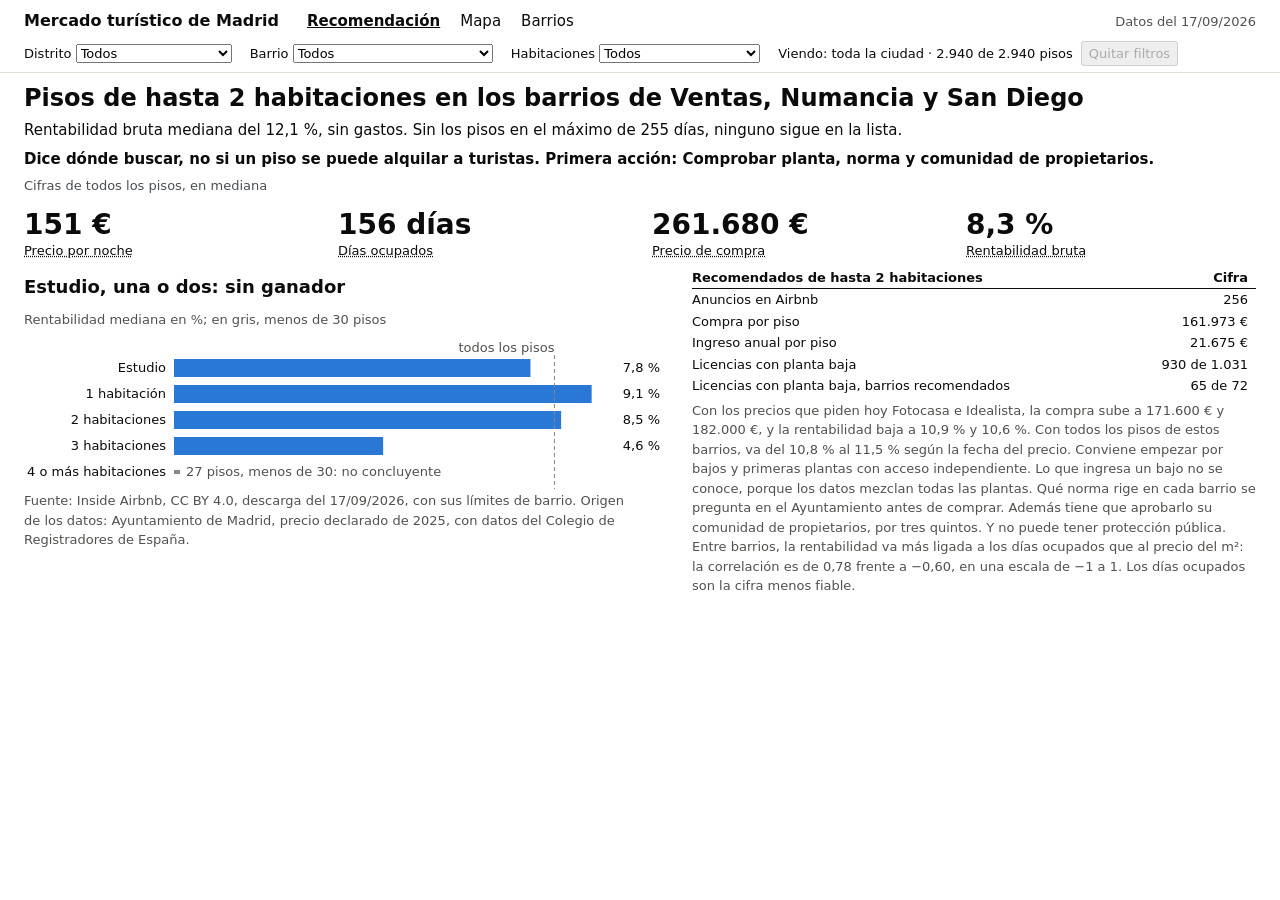
==== commit 159412b5: "Informe ejecutivo reordenado y entrega revisada El informe ejecutivo abre con qué se decide, marca q" ====
--- a/informes/cuadro_mando.html
+++ b/informes/cuadro_mando.html
@@ -132,6 +132,7 @@
 .definicion[hidden] { display: none; }
 .pagina p.texto { margin: 0 0 6px; max-width: 110ch; }
 .pagina p.limite { font-weight: 600; }
+.etiqueta-cifras { margin: 6px 0 2px; font-size: 13px; color: #4a4f55; }
 .grafico { margin: 8px 0 0; }
 .g-titulo { font-size: 18px; }
 .g-subtitulo { font-size: 13px; margin: 0 0 4px; }
@@ -143,6 +144,12 @@
 #mapa path.apagado { opacity: 0.15; }
 #mapa path:focus { outline: none; stroke: #0b0b0b; stroke-width: 1.5; }
 .lado-reco { display: grid; grid-template-columns: minmax(0, 640px) minmax(0, 1fr); gap: 28px; align-items: start; }
+@media (max-width: 760px) {
+  .barra { flex-wrap: wrap; gap: 8px 20px; }
+  .lado-reco, .lado-mapa { grid-template-columns: minmax(0, 1fr); }
+  .pagina svg { max-width: 100%; height: auto; }
+  .pagina table { display: block; overflow-x: auto; }
+}
 .fija table { margin: 0 0 4px; width: 100%; font-size: 13px; }
 .fija td, .fija th { padding: 1px 8px 1px 0; }
 .fija .g-fuente { margin: 4px 0 6px; max-width: none; }
@@ -178,18 +185,19 @@
 <main>
 <section class="pagina" id="p-recomendacion" role="tabpanel" aria-labelledby="t-recomendacion">
   <h1>Pisos de hasta 2 habitaciones en los barrios de Ventas, Numancia y San Diego</h1>
-  <p class="texto">Son 256 anuncios. Rentabilidad bruta del 12,1 % en mediana, sin gastos. Se recomiendan porque se mantienen al repetir el cálculo, no porque rindan más.</p>
-  <p class="texto limite">Dice dónde buscar, no si un piso se puede alquilar a turistas. Primera acción: Comprobar planta y norma en el Ayuntamiento.</p>
+  <p class="texto">Rentabilidad bruta mediana del 12,1 %, sin gastos. Sin los pisos en el máximo de 255 días, ninguno sigue en la lista.</p>
+  <p class="texto limite">Dice dónde buscar, no si un piso se puede alquilar a turistas. Primera acción: Comprobar planta, norma y comunidad de propietarios.</p>
+  <p class="etiqueta-cifras" id="etiqueta-cifras"></p>
   <div class="cifras" id="cifras-recomendacion"></div>
   <p class="definicion" id="def-recomendacion" hidden></p>
   <div class="lado-reco">
     <div class="grafico" id="g-dormitorios">
       <p class="g-titulo" id="g-dormitorios-titulo"></p>
-      <p class="g-subtitulo">Mediana de rentabilidad en %; en gris, menos de 30 pisos</p>
+      <p class="g-subtitulo">Rentabilidad mediana en %; en gris, menos de 30 pisos</p>
       <div id="g-dormitorios-dibujo"></div>
       <p class="g-fuente">Fuente: Inside Airbnb, CC BY 4.0, descarga del 17/09/2026, con sus límites de barrio. Origen de los datos: Ayuntamiento de Madrid, precio declarado de 2025, con datos del Colegio de Registradores de España.</p>
     </div>
-    <div class="fija"><table><thead><tr><th>Recomendados de hasta 2 habitaciones</th><th class="num">Cifra</th></tr></thead><tbody><tr><td>Anuncios en Airbnb</td><td class="num">256</td></tr><tr><td>Compra por piso</td><td class="num">161.973 €</td></tr><tr><td>Ingreso anual por piso</td><td class="num">21.675 €</td></tr><tr><td>Licencias con planta baja</td><td class="num">930 de 1.031</td></tr><tr><td>Licencias con planta baja, barrios recomendados</td><td class="num">65 de 72</td></tr><tr><td>Rentabilidad de los barrios de m² más barato</td><td class="num">10,9 %</td></tr></tbody></table><p class="g-fuente">Con los precios que piden hoy Fotocasa e Idealista, la compra sube a 171.600 € y 182.000 €, y la rentabilidad baja a 10,9 % y 10,6 %. Con todos los pisos de estos barrios, va del 10,8 % al 11,5 % según la fecha del precio. Conviene empezar por bajos y primeras plantas con acceso independiente. Lo que ingresa un bajo no se conoce, porque los datos mezclan todas las plantas. Qué norma rige en cada barrio se pregunta en el Ayuntamiento antes de comprar. Entre barrios, la rentabilidad va más ligada a los días ocupados (0,78) que al precio del m² (−0,60). Los días ocupados son la cifra menos fiable.</p></div>
+    <div class="fija"><table><thead><tr><th>Recomendados de hasta 2 habitaciones</th><th class="num">Cifra</th></tr></thead><tbody><tr><td>Anuncios en Airbnb</td><td class="num">256</td></tr><tr><td>Compra por piso</td><td class="num">161.973 €</td></tr><tr><td>Ingreso anual por piso</td><td class="num">21.675 €</td></tr><tr><td>Licencias con planta baja</td><td class="num">930 de 1.031</td></tr><tr><td>Licencias con planta baja, barrios recomendados</td><td class="num">65 de 72</td></tr></tbody></table><p class="g-fuente">Con los precios que piden hoy Fotocasa e Idealista, la compra sube a 171.600 € y 182.000 €, y la rentabilidad baja a 10,9 % y 10,6 %. Con todos los pisos de estos barrios, va del 10,8 % al 11,5 % según la fecha del precio. Conviene empezar por bajos y primeras plantas con acceso independiente. Lo que ingresa un bajo no se conoce, porque los datos mezclan todas las plantas. Qué norma rige en cada barrio se pregunta en el Ayuntamiento antes de comprar. Además tiene que aprobarlo su comunidad de propietarios, por tres quintos. Y no puede tener protección pública. Entre barrios, la rentabilidad va más ligada a los días ocupados que al precio del m²: la correlación es de 0,78 frente a −0,60, en una escala de −1 a 1. Los días ocupados son la cifra menos fiable.</p></div>
   </div>
 </section>
 <section class="pagina" id="p-mapa" role="tabpanel" aria-labelledby="t-mapa" hidden>
@@ -202,7 +210,7 @@
     <div>
       <p class="g-subtitulo">Veces que cada barrio sigue en la lista al repetir el cálculo de 5 formas.</p>
       <div class="leyenda"><span><svg width="12" height="12" aria-hidden="true"><rect width="12" height="12" fill="#2a78d6"></rect></svg>5 de 5 veces</span><span><svg width="12" height="12" aria-hidden="true"><rect width="12" height="12" fill="#eb6834"></rect></svg>4 de 5 veces</span><span><svg width="12" height="12" aria-hidden="true"><rect width="12" height="12" fill="#1baf7a"></rect></svg>Menos de 4 veces</span><span><svg width="12" height="12" aria-hidden="true"><rect width="12" height="12" fill="#898781"></rect></svg>Fuera de la lista</span><span><svg width="12" height="12" aria-hidden="true"><rect width="12" height="12" fill="url(#rayado)"></rect></svg>Menos de 30 pisos, no concluyente</span></div>
-      <div class="fija"><table><thead><tr><th>Recomendados</th><th class="num">Peor 25 % rinde menos de</th><th class="num">Sin días estimados</th><th class="num">Puesto, un año o más</th></tr></thead><tbody><tr><td>Ventas</td><td class="num">5,3 %</td><td class="num">18,9 %</td><td class="num">3.ª de 26</td></tr><tr><td>Numancia</td><td class="num">3,9 %</td><td class="num">32,4 %</td><td class="num">2.ª de 26</td></tr><tr><td>San Diego</td><td class="num">4,8 %</td><td class="num">20,9 %</td><td class="num">8.ª de 26</td></tr><tr><td>Todos los pisos</td><td class="num">3,04 %</td><td class="num">24,7 %</td><td class="num">—</td></tr></tbody></table><p class="g-fuente">Los barrios de Casco Histórico de Vallecas y Opañel rinden más, pero el 65 % de sus anuncios es de anfitriones con 10 anuncios o más. El puesto cuenta solo anuncios de un año o más, porque uno más nuevo parece menos ocupado.</p></div>
+      <div class="fija"><table><thead><tr><th>Recomendados</th><th class="num">Peor 25 % rinde menos de</th><th class="num">Sin días estimados</th><th class="num">Puesto, un año o más</th></tr></thead><tbody><tr><td>Ventas</td><td class="num">5,3 %</td><td class="num">18,9 %</td><td class="num">3.º de 26</td></tr><tr><td>Numancia</td><td class="num">3,9 %</td><td class="num">32,4 %</td><td class="num">2.º de 26</td></tr><tr><td>San Diego</td><td class="num">4,8 %</td><td class="num">20,9 %</td><td class="num">8.º de 26</td></tr><tr><td>Todos los pisos</td><td class="num">3,04 %</td><td class="num">24,7 %</td><td class="num">—</td></tr></tbody></table><p class="g-fuente">Los barrios de Casco Histórico de Vallecas y Opañel rinden más, pero el 65 % de sus anuncios es de anfitriones con 10 anuncios o más. El puesto cuenta solo anuncios de un año o más, porque uno más nuevo parece menos ocupado.</p></div>
       <p class="g-fuente">Fuente: Inside Airbnb, CC BY 4.0, descarga del 17/09/2026, con sus límites de barrio. Origen de los datos: Ayuntamiento de Madrid, precio declarado de 2025, con datos del Colegio de Registradores de España.</p>
     </div>
   </div>
@@ -220,7 +228,7 @@
 <div class="etiqueta-dato" id="etiqueta" hidden></div>
 </div>
 
-<script type="application/json" id="datos">{"fecha_datos":"2026-09-17","fecha_texto":"17/09/2026","minimo":30,"distritos":{"Arganzuela":["Acacias","Atocha","Chopera","Delicias","Imperial","Legazpi","Palos de Moguer"],"Barajas":["Aeropuerto","Alameda de Osuna","Casco Histórico de Barajas","Corralejos","Timón"],"Carabanchel":["Abrantes","Buenavista","Comillas","Opañel","Puerta Bonita","San Isidro","Vista Alegre"],"Centro":["Cortes","Embajadores","Justicia","Palacio","Sol","Universidad"],"Chamartín":["Castilla","Ciudad Jardín","El Viso","Hispanoamérica","Nueva España","Prosperidad"],"Chamberí":["Almagro","Arapiles","Gaztambide","Rios Rosas","Trafalgar","Vallehermoso"],"Ciudad Lineal":["Atalaya","Colina","Concepción","Costillares","Pueblo Nuevo","Quintana","San Juan Bautista","San Pascual","Ventas"],"Fuencarral - El Pardo":["El Goloso","El Pardo","Fuentelareina","La Paz","Mirasierra","Peñagrande","Pilar","Valverde"],"Hortaleza":["Apostol Santiago","Canillas","Palomas","Pinar del Rey","Piovera","Valdefuentes"],"Latina":["Aguilas","Aluche","Campamento","Cuatro Vientos","Cármenes","Lucero","Puerta del Angel"],"Moncloa - Aravaca":["Aravaca","Argüelles","Casa de Campo","Ciudad Universitaria","El Plantío","Valdemarín","Valdezarza"],"Moratalaz":["Fontarrón","Horcajo","Marroquina","Media Legua","Pavones","Vinateros"],"Puente de Vallecas":["Entrevías","Numancia","Palomeras Bajas","Palomeras Sureste","Portazgo","San Diego"],"Retiro":["Adelfas","Estrella","Ibiza","Jerónimos","Niño Jesús","Pacífico"],"Salamanca":["Castellana","Fuente del Berro","Goya","Guindalera","Lista","Recoletos"],"San Blas - Canillejas":["Amposta","Arcos","Canillejas","Hellín","Rejas","Rosas","Salvador","Simancas"],"Tetuán":["Almenara","Bellas Vistas","Berruguete","Castillejos","Cuatro Caminos","Valdeacederas"],"Usera":["Almendrales","Moscardó","Orcasitas","Orcasur","Pradolongo","San Fermín","Zofío"],"Vicálvaro":["Ambroz","Casco Histórico de Vicálvaro"],"Villa de Vallecas":["Casco Histórico de Vallecas","Santa Eugenia"],"Villaverde":["Butarque","Los Angeles","Los Rosales","San Andrés","San Cristobal"]},"tramos":[["0","Estudio"],["1","1 habitación"],["2","2 habitaciones"],["3","3 habitaciones"],["4 o más","4 o más habitaciones"]],"selecciones":{"Todos|Todos":{"pisos":2940,"rent":8.328128,"precio":150.77,"ocupacion":156.0,"compra":261680.25,"cuartil":3.037764},"Todos|0":{"pisos":324,"rent":7.802768,"precio":136.635,"ocupacion":132.0,"compra":239499.5,"cuartil":2.668425},"Todos|1":{"pisos":1646,"rent":9.142752,"precio":138.1,"ocupacion":168.0,"compra":224202.0,"cuartil":3.326831},"Todos|2":{"pisos":726,"rent":8.474722,"precio":179.0,"ocupacion":153.0,"compra":288340.65,"cuartil":3.805082},"Todos|3":{"pisos":217,"rent":4.57814,"precio":214.0,"ocupacion":96.0,"compra":451606.1,"cuartil":1.754233},"Todos|4 o más":{"pisos":27},"D:Arganzuela|Todos":{"pisos":78,"rent":4.942101,"precio":169.62,"ocupacion":81.0,"compra":340518.0,"cuartil":1.425239},"D:Arganzuela|0":{"pisos":16},"D:Arganzuela|1":{"pisos":40,"rent":3.637358,"precio":162.5,"ocupacion":66.0,"compra":340518.0,"cuartil":1.061129},"D:Arganzuela|2":{"pisos":20},"D:Arganzuela|3":{"pisos":2},"B:Atocha|Todos":{"pisos":30,"rent":2.548244,"precio":176.5,"ocupacion":45.0,"compra":340518.0,"cuartil":1.167603},"B:Atocha|0":{"pisos":10},"B:Atocha|1":{"pisos":14},"B:Atocha|2":{"pisos":6},"B:Delicias|Todos":{"pisos":10},"B:Delicias|0":{"pisos":1},"B:Delicias|1":{"pisos":6},"B:Delicias|2":{"pisos":2},"B:Delicias|3":{"pisos":1},"B:Legazpi|Todos":{"pisos":20},"B:Legazpi|1":{"pisos":13},"B:Legazpi|2":{"pisos":6},"B:Legazpi|3":{"pisos":1},"B:Palos de Moguer|Todos":{"pisos":18},"B:Palos de Moguer|0":{"pisos":5},"B:Palos de Moguer|1":{"pisos":7},"B:Palos de Moguer|2":{"pisos":6},"D:Barajas|Todos":{"pisos":42,"rent":9.598916,"precio":148.5,"ocupacion":177.0,"compra":225764.5,"cuartil":3.323184},"D:Barajas|0":{"pisos":2},"D:Barajas|1":{"pisos":21},"D:Barajas|2":{"pisos":13},"D:Barajas|3":{"pisos":5},"D:Barajas|4 o más":{"pisos":1},"B:Aeropuerto|Todos":{"pisos":3},"B:Aeropuerto|1":{"pisos":1},"B:Aeropuerto|2":{"pisos":1},"B:Aeropuerto|3":{"pisos":1},"B:Alameda de Osuna|Todos":{"pisos":2},"B:Alameda de Osuna|1":{"pisos":1},"B:Alameda de Osuna|4 o más":{"pisos":1},"B:Casco Histórico de Barajas|Todos":{"pisos":21},"B:Casco Histórico de Barajas|0":{"pisos":2},"B:Casco Histórico de Barajas|1":{"pisos":15},"B:Casco Histórico de Barajas|2":{"pisos":2},"B:Casco Histórico de Barajas|3":{"pisos":2},"B:Corralejos|Todos":{"pisos":3},"B:Corralejos|2":{"pisos":2},"B:Corralejos|3":{"pisos":1},"B:Timón|Todos":{"pisos":13},"B:Timón|1":{"pisos":4},"B:Timón|2":{"pisos":8},"B:Timón|3":{"pisos":1},"D:Carabanchel|Todos":{"pisos":270,"rent":11.675447,"precio":138.885,"ocupacion":186.0,"compra":188828.9,"cuartil":4.234059},"D:Carabanchel|0":{"pisos":26},"D:Carabanchel|1":{"pisos":137,"rent":13.662624,"precio":133.0,"ocupacion":204.0,"compra":175044.5,"cuartil":7.14357},"D:Carabanchel|2":{"pisos":87,"rent":10.141377,"precio":161.5,"ocupacion":132.0,"compra":238551.95,"cuartil":3.839208},"D:Carabanchel|3":{"pisos":18},"D:Carabanchel|4 o más":{"pisos":2},"B:Abrantes|Todos":{"pisos":12},"B:Abrantes|0":{"pisos":1},"B:Abrantes|1":{"pisos":8},"B:Abrantes|2":{"pisos":3},"B:Buenavista|Todos":{"pisos":14},"B:Buenavista|1":{"pisos":9},"B:Buenavista|2":{"pisos":4},"B:Buenavista|3":{"pisos":1},"B:Comillas|Todos":{"pisos":61,"rent":9.820948,"precio":172.0,"ocupacion":138.0,"compra":266858.15,"cuartil":3.889707},"B:Comillas|0":{"pisos":7},"B:Comillas|1":{"pisos":22},"B:Comillas|2":{"pisos":24},"B:Comillas|3":{"pisos":8},"B:Opañel|Todos":{"pisos":60,"rent":14.050102,"precio":142.16,"ocupacion":229.5,"compra":175044.5,"cuartil":7.421552},"B:Opañel|0":{"pisos":5},"B:Opañel|1":{"pisos":38,"rent":19.375073,"precio":142.16,"ocupacion":255.0,"compra":175044.5,"cuartil":13.09114},"B:Opañel|2":{"pisos":15},"B:Opañel|3":{"pisos":1},"B:Opañel|4 o más":{"pisos":1},"B:Puerta Bonita|Todos":{"pisos":28},"B:Puerta Bonita|0":{"pisos":2},"B:Puerta Bonita|1":{"pisos":16},"B:Puerta Bonita|2":{"pisos":10},"B:San Isidro|Todos":{"pisos":63,"rent":11.586216,"precio":135.62,"ocupacion":174.0,"compra":183501.5,"cuartil":3.906495},"B:San Isidro|0":{"pisos":7},"B:San Isidro|1":{"pisos":27},"B:San Isidro|2":{"pisos":22},"B:San Isidro|3":{"pisos":6},"B:San Isidro|4 o más":{"pisos":1},"B:Vista Alegre|Todos":{"pisos":32,"rent":12.094266,"precio":139.485,"ocupacion":147.0,"compra":160661.0,"cuartil":5.596327},"B:Vista Alegre|0":{"pisos":4},"B:Vista Alegre|1":{"pisos":17},"B:Vista Alegre|2":{"pisos":9},"B:Vista Alegre|3":{"pisos":2},"D:Chamartín|Todos":{"pisos":260,"rent":6.374585,"precio":176.05,"ocupacion":132.0,"compra":393034.0,"cuartil":2.132869},"D:Chamartín|0":{"pisos":11},"D:Chamartín|1":{"pisos":157,"rent":6.979549,"precio":161.0,"ocupacion":156.0,"compra":322427.5,"cuartil":2.783882},"D:Chamartín|2":{"pisos":74,"rent":6.490763,"precio":226.5,"ocupacion":120.0,"compra":491328.5,"cuartil":2.028737},"D:Chamartín|3":{"pisos":16},"D:Chamartín|4 o más":{"pisos":2},"B:Castilla|Todos":{"pisos":19},"B:Castilla|1":{"pisos":15},"B:Castilla|2":{"pisos":4},"B:Ciudad Jardín|Todos":{"pisos":40,"rent":4.907177,"precio":192.875,"ocupacion":138.0,"compra":377945.0,"cuartil":1.505666},"B:Ciudad Jardín|0":{"pisos":3},"B:Ciudad Jardín|1":{"pisos":21},"B:Ciudad Jardín|2":{"pisos":9},"B:Ciudad Jardín|3":{"pisos":7},"B:El Viso|Todos":{"pisos":14},"B:El Viso|1":{"pisos":6},"B:El Viso|2":{"pisos":6},"B:El Viso|3":{"pisos":1},"B:El Viso|4 o más":{"pisos":1},"B:Hispanoamérica|Todos":{"pisos":38,"rent":7.195622,"precio":217.5,"ocupacion":162.0,"compra":393034.0,"cuartil":4.971326},"B:Hispanoamérica|0":{"pisos":1},"B:Hispanoamérica|1":{"pisos":22},"B:Hispanoamérica|2":{"pisos":13},"B:Hispanoamérica|3":{"pisos":2},"B:Nueva España|Todos":{"pisos":42,"rent":3.414472,"precio":210.83,"ocupacion":72.0,"compra":409160.5,"cuartil":1.465584},"B:Nueva España|0":{"pisos":2},"B:Nueva España|1":{"pisos":20},"B:Nueva España|2":{"pisos":16},"B:Nueva España|3":{"pisos":4},"B:Prosperidad|Todos":{"pisos":107,"rent":6.643354,"precio":161.0,"ocupacion":132.0,"compra":322427.5,"cuartil":2.806212},"B:Prosperidad|0":{"pisos":5},"B:Prosperidad|1":{"pisos":73,"rent":6.643354,"precio":138.99,"ocupacion":132.0,"compra":322427.5,"cuartil":2.843132},"B:Prosperidad|2":{"pisos":26},"B:Prosperidad|3":{"pisos":2},"B:Prosperidad|4 o más":{"pisos":1},"D:Chamberí|Todos":{"pisos":1},"D:Chamberí|1":{"pisos":1},"B:Vallehermoso|Todos":{"pisos":1},"B:Vallehermoso|1":{"pisos":1},"D:Ciudad Lineal|Todos":{"pisos":291,"rent":8.952232,"precio":149.0,"ocupacion":156.0,"compra":246663.3,"cuartil":3.368776},"D:Ciudad Lineal|0":{"pisos":42,"rent":5.310724,"precio":172.01,"ocupacion":72.0,"compra":206653.5,"cuartil":2.127867},"D:Ciudad Lineal|1":{"pisos":145,"rent":9.868977,"precio":141.0,"ocupacion":174.0,"compra":206653.5,"cuartil":4.820548},"D:Ciudad Lineal|2":{"pisos":77,"rent":10.02784,"precio":165.0,"ocupacion":192.0,"compra":268649.55,"cuartil":3.161686},"D:Ciudad Lineal|3":{"pisos":25},"D:Ciudad Lineal|4 o más":{"pisos":2},"B:Colina|Todos":{"pisos":3},"B:Colina|1":{"pisos":2},"B:Colina|2":{"pisos":1},"B:Concepción|Todos":{"pisos":27},"B:Concepción|0":{"pisos":1},"B:Concepción|1":{"pisos":13},"B:Concepción|2":{"pisos":12},"B:Concepción|3":{"pisos":1},"B:Costillares|Todos":{"pisos":14},"B:Costillares|0":{"pisos":8},"B:Costillares|1":{"pisos":5},"B:Costillares|2":{"pisos":1},"B:Pueblo Nuevo|Todos":{"pisos":95,"rent":8.765633,"precio":140.0,"ocupacion":132.0,"compra":189741.0,"cuartil":3.566566},"B:Pueblo Nuevo|0":{"pisos":13},"B:Pueblo Nuevo|1":{"pisos":47,"rent":8.765633,"precio":129.0,"ocupacion":138.0,"compra":189741.0,"cuartil":4.237355},"B:Pueblo Nuevo|2":{"pisos":25},"B:Pueblo Nuevo|3":{"pisos":10},"B:Quintana|Todos":{"pisos":42,"rent":10.975404,"precio":162.625,"ocupacion":192.0,"compra":221800.5,"cuartil":3.387909},"B:Quintana|0":{"pisos":10},"B:Quintana|1":{"pisos":19},"B:Quintana|2":{"pisos":11},"B:Quintana|3":{"pisos":1},"B:Quintana|4 o más":{"pisos":1},"B:San Juan Bautista|Todos":{"pisos":10},"B:San Juan Bautista|1":{"pisos":10},"B:San Pascual|Todos":{"pisos":11},"B:San Pascual|0":{"pisos":1},"B:San Pascual|1":{"pisos":6},"B:San Pascual|2":{"pisos":2},"B:San Pascual|3":{"pisos":2},"B:Ventas|Todos":{"pisos":89,"rent":12.713589,"precio":169.33,"ocupacion":150.0,"compra":206653.5,"cuartil":5.296663},"B:Ventas|0":{"pisos":9},"B:Ventas|1":{"pisos":43,"rent":12.956471,"precio":144.0,"ocupacion":210.0,"compra":206653.5,"cuartil":6.184265},"B:Ventas|2":{"pisos":25},"B:Ventas|3":{"pisos":11},"B:Ventas|4 o más":{"pisos":1},"D:Fuencarral - El Pardo|Todos":{"pisos":61,"rent":4.614069,"precio":144.0,"ocupacion":96.0,"compra":253229.0,"cuartil":1.67257},"D:Fuencarral - El Pardo|0":{"pisos":8},"D:Fuencarral - El Pardo|1":{"pisos":31,"rent":5.165289,"precio":129.5,"ocupacion":96.0,"compra":253229.0,"cuartil":1.855238},"D:Fuencarral - El Pardo|2":{"pisos":17},"D:Fuencarral - El Pardo|3":{"pisos":4},"D:Fuencarral - El Pardo|4 o más":{"pisos":1},"B:La Paz|Todos":{"pisos":5},"B:La Paz|2":{"pisos":4},"B:La Paz|4 o más":{"pisos":1},"B:Mirasierra|Todos":{"pisos":2},"B:Mirasierra|1":{"pisos":1},"B:Mirasierra|3":{"pisos":1},"B:Peñagrande|Todos":{"pisos":13},"B:Peñagrande|0":{"pisos":3},"B:Peñagrande|1":{"pisos":3},"B:Peñagrande|2":{"pisos":7},"B:Pilar|Todos":{"pisos":20},"B:Pilar|1":{"pisos":15},"B:Pilar|2":{"pisos":4},"B:Pilar|3":{"pisos":1},"B:Valverde|Todos":{"pisos":21},"B:Valverde|0":{"pisos":5},"B:Valverde|1":{"pisos":12},"B:Valverde|2":{"pisos":2},"B:Valverde|3":{"pisos":2},"D:Hortaleza|Todos":{"pisos":138,"rent":6.334494,"precio":167.5,"ocupacion":132.0,"compra":298863.0,"cuartil":2.068215},"D:Hortaleza|0":{"pisos":8},"D:Hortaleza|1":{"pisos":80,"rent":9.857176,"precio":149.65,"ocupacion":162.0,"compra":239297.5,"cuartil":2.330533},"D:Hortaleza|2":{"pisos":27},"D:Hortaleza|3":{"pisos":19},"D:Hortaleza|4 o más":{"pisos":4},"B:Apostol Santiago|Todos":{"pisos":1},"B:Apostol Santiago|0":{"pisos":1},"B:Canillas|Todos":{"pisos":38,"rent":5.81647,"precio":161.085,"ocupacion":78.0,"compra":239297.5,"cuartil":1.970769},"B:Canillas|0":{"pisos":4},"B:Canillas|1":{"pisos":19},"B:Canillas|2":{"pisos":7},"B:Canillas|3":{"pisos":7},"B:Canillas|4 o más":{"pisos":1},"B:Palomas|Todos":{"pisos":2},"B:Palomas|2":{"pisos":1},"B:Palomas|3":{"pisos":1},"B:Pinar del Rey|Todos":{"pisos":46,"rent":9.999828,"precio":162.405,"ocupacion":153.0,"compra":213327.0,"cuartil":3.518434},"B:Pinar del Rey|0":{"pisos":2},"B:Pinar del Rey|1":{"pisos":28},"B:Pinar del Rey|2":{"pisos":10},"B:Pinar del Rey|3":{"pisos":6},"B:Piovera|Todos":{"pisos":11},"B:Piovera|1":{"pisos":7},"B:Piovera|2":{"pisos":2},"B:Piovera|3":{"pisos":2},"B:Valdefuentes|Todos":{"pisos":40,"rent":4.980842,"precio":176.6,"ocupacion":90.0,"compra":298863.0,"cuartil":1.310567},"B:Valdefuentes|0":{"pisos":1},"B:Valdefuentes|1":{"pisos":26},"B:Valdefuentes|2":{"pisos":7},"B:Valdefuentes|3":{"pisos":3},"B:Valdefuentes|4 o más":{"pisos":3},"D:Latina|Todos":{"pisos":127,"rent":9.297598,"precio":136.0,"ocupacion":150.0,"compra":201665.0,"cuartil":3.257137},"D:Latina|0":{"pisos":4},"D:Latina|1":{"pisos":75,"rent":8.630395,"precio":123.0,"ocupacion":126.0,"compra":201665.0,"cuartil":2.960196},"D:Latina|2":{"pisos":39,"rent":9.823985,"precio":160.0,"ocupacion":162.0,"compra":262164.5,"cuartil":5.099901},"D:Latina|3":{"pisos":9},"B:Aguilas|Todos":{"pisos":8},"B:Aguilas|1":{"pisos":7},"B:Aguilas|2":{"pisos":1},"B:Aluche|Todos":{"pisos":13},"B:Aluche|0":{"pisos":1},"B:Aluche|1":{"pisos":10},"B:Aluche|2":{"pisos":2},"B:Campamento|Todos":{"pisos":1},"B:Campamento|2":{"pisos":1},"B:Cuatro Vientos|Todos":{"pisos":2},"B:Cuatro Vientos|1":{"pisos":2},"B:Cármenes|Todos":{"pisos":9},"B:Cármenes|0":{"pisos":2},"B:Cármenes|1":{"pisos":2},"B:Cármenes|2":{"pisos":4},"B:Cármenes|3":{"pisos":1},"B:Lucero|Todos":{"pisos":19},"B:Lucero|1":{"pisos":15},"B:Lucero|2":{"pisos":4},"B:Puerta del Angel|Todos":{"pisos":75,"rent":10.748023,"precio":144.0,"ocupacion":216.0,"compra":201665.0,"cuartil":5.099901},"B:Puerta del Angel|0":{"pisos":1},"B:Puerta del Angel|1":{"pisos":39,"rent":11.728361,"precio":130.0,"ocupacion":216.0,"compra":201665.0,"cuartil":5.190291},"B:Puerta del Angel|2":{"pisos":27},"B:Puerta del Angel|3":{"pisos":8},"D:Moncloa - Aravaca|Todos":{"pisos":69,"rent":8.070469,"precio":132.0,"ocupacion":180.0,"compra":282241.0,"cuartil":2.467547},"D:Moncloa - Aravaca|0":{"pisos":4},"D:Moncloa - Aravaca|1":{"pisos":45,"rent":10.119224,"precio":121.5,"ocupacion":234.0,"compra":224202.0,"cuartil":4.889438},"D:Moncloa - Aravaca|2":{"pisos":14},"D:Moncloa - Aravaca|3":{"pisos":6},"B:Aravaca|Todos":{"pisos":12},"B:Aravaca|1":{"pisos":7},"B:Aravaca|2":{"pisos":3},"B:Aravaca|3":{"pisos":2},"B:Casa de Campo|Todos":{"pisos":11},"B:Casa de Campo|0":{"pisos":1},"B:Casa de Campo|1":{"pisos":6},"B:Casa de Campo|2":{"pisos":2},"B:Casa de Campo|3":{"pisos":2},"B:Ciudad Universitaria|Todos":{"pisos":12},"B:Ciudad Universitaria|0":{"pisos":1},"B:Ciudad Universitaria|1":{"pisos":6},"B:Ciudad Universitaria|2":{"pisos":4},"B:Ciudad Universitaria|3":{"pisos":1},"B:El Plantío|Todos":{"pisos":3},"B:El Plantío|1":{"pisos":2},"B:El Plantío|3":{"pisos":1},"B:Valdezarza|Todos":{"pisos":31,"rent":9.979394,"precio":112.9,"ocupacion":216.0,"compra":224202.0,"cuartil":4.75193},"B:Valdezarza|0":{"pisos":2},"B:Valdezarza|1":{"pisos":24},"B:Valdezarza|2":{"pisos":5},"D:Moratalaz|Todos":{"pisos":17},"D:Moratalaz|0":{"pisos":3},"D:Moratalaz|1":{"pisos":3},"D:Moratalaz|2":{"pisos":8},"D:Moratalaz|3":{"pisos":3},"B:Fontarrón|Todos":{"pisos":5},"B:Fontarrón|2":{"pisos":3},"B:Fontarrón|3":{"pisos":2},"B:Marroquina|Todos":{"pisos":8},"B:Marroquina|0":{"pisos":2},"B:Marroquina|1":{"pisos":2},"B:Marroquina|2":{"pisos":4},"B:Media Legua|Todos":{"pisos":2},"B:Media Legua|1":{"pisos":1},"B:Media Legua|3":{"pisos":1},"B:Vinateros|Todos":{"pisos":2},"B:Vinateros|0":{"pisos":1},"B:Vinateros|2":{"pisos":1},"D:Puente de Vallecas|Todos":{"pisos":243,"rent":11.349697,"precio":129.0,"ocupacion":174.0,"compra":161973.0,"cuartil":4.714644},"D:Puente de Vallecas|0":{"pisos":15},"D:Puente de Vallecas|1":{"pisos":144,"rent":13.026643,"precio":117.665,"ocupacion":222.0,"compra":153916.0,"cuartil":5.540292},"D:Puente de Vallecas|2":{"pisos":67,"rent":10.928329,"precio":154.0,"ocupacion":168.0,"compra":200090.8,"cuartil":4.685373},"D:Puente de Vallecas|3":{"pisos":16},"D:Puente de Vallecas|4 o más":{"pisos":1},"B:Entrevías|Todos":{"pisos":14},"B:Entrevías|1":{"pisos":6},"B:Entrevías|2":{"pisos":4},"B:Entrevías|3":{"pisos":3},"B:Entrevías|4 o más":{"pisos":1},"B:Numancia|Todos":{"pisos":84,"rent":13.255783,"precio":129.52,"ocupacion":222.0,"compra":161973.0,"cuartil":3.920406},"B:Numancia|0":{"pisos":7},"B:Numancia|1":{"pisos":60,"rent":14.637625,"precio":121.0,"ocupacion":255.0,"compra":161973.0,"cuartil":5.181419},"B:Numancia|2":{"pisos":13},"B:Numancia|3":{"pisos":4},"B:Palomeras Bajas|Todos":{"pisos":19},"B:Palomeras Bajas|0":{"pisos":3},"B:Palomeras Bajas|1":{"pisos":10},"B:Palomeras Bajas|2":{"pisos":6},"B:Palomeras Sureste|Todos":{"pisos":10},"B:Palomeras Sureste|0":{"pisos":2},"B:Palomeras Sureste|1":{"pisos":2},"B:Palomeras Sureste|2":{"pisos":5},"B:Palomeras Sureste|3":{"pisos":1},"B:Portazgo|Todos":{"pisos":9},"B:Portazgo|1":{"pisos":4},"B:Portazgo|2":{"pisos":5},"B:San Diego|Todos":{"pisos":107,"rent":10.934536,"precio":137.0,"ocupacion":156.0,"compra":153916.0,"cuartil":4.767495},"B:San Diego|0":{"pisos":3},"B:San Diego|1":{"pisos":62,"rent":10.934536,"precio":123.525,"ocupacion":132.0,"compra":153916.0,"cuartil":4.527307},"B:San Diego|2":{"pisos":34,"rent":11.056026,"precio":149.25,"ocupacion":183.0,"compra":200090.8,"cuartil":6.591757},"B:San Diego|3":{"pisos":8},"D:Retiro|Todos":{"pisos":75,"rent":5.425741,"precio":177.0,"ocupacion":102.0,"compra":287093.0,"cuartil":1.146921},"D:Retiro|0":{"pisos":20},"D:Retiro|1":{"pisos":37,"rent":9.279223,"precio":167.12,"ocupacion":138.0,"compra":287093.0,"cuartil":2.44596},"D:Retiro|2":{"pisos":13},"D:Retiro|3":{"pisos":5},"B:Adelfas|Todos":{"pisos":50,"rent":5.458259,"precio":168.25,"ocupacion":138.0,"compra":287093.0,"cuartil":0.776665},"B:Adelfas|0":{"pisos":16},"B:Adelfas|1":{"pisos":24},"B:Adelfas|2":{"pisos":6},"B:Adelfas|3":{"pisos":4},"B:Estrella|Todos":{"pisos":14},"B:Estrella|0":{"pisos":2},"B:Estrella|1":{"pisos":6},"B:Estrella|2":{"pisos":5},"B:Estrella|3":{"pisos":1},"B:Pacífico|Todos":{"pisos":11},"B:Pacífico|0":{"pisos":2},"B:Pacífico|1":{"pisos":7},"B:Pacífico|2":{"pisos":2},"D:Salamanca|Todos":{"pisos":219,"rent":7.360173,"precio":190.0,"ocupacion":180.0,"compra":379926.5,"cuartil":2.932982},"D:Salamanca|0":{"pisos":37,"rent":11.067723,"precio":200.0,"ocupacion":186.0,"compra":336112.5,"cuartil":7.049785},"D:Salamanca|1":{"pisos":106,"rent":6.535758,"precio":175.0,"ocupacion":144.0,"compra":336112.5,"cuartil":2.208296},"D:Salamanca|2":{"pisos":58,"rent":8.505689,"precio":200.82,"ocupacion":162.0,"compra":436946.25,"cuartil":3.740053},"D:Salamanca|3":{"pisos":15},"D:Salamanca|4 o más":{"pisos":3},"B:Fuente del Berro|Todos":{"pisos":55,"rent":4.806671,"precio":193.0,"ocupacion":132.0,"compra":379926.5,"cuartil":1.884413},"B:Fuente del Berro|0":{"pisos":4},"B:Fuente del Berro|1":{"pisos":34,"rent":4.886256,"precio":181.9,"ocupacion":114.0,"compra":379926.5,"cuartil":1.455597},"B:Fuente del Berro|2":{"pisos":12},"B:Fuente del Berro|3":{"pisos":4},"B:Fuente del Berro|4 o más":{"pisos":1},"B:Guindalera|Todos":{"pisos":164,"rent":8.528261,"precio":188.245,"ocupacion":186.0,"compra":336112.5,"cuartil":3.662428},"B:Guindalera|0":{"pisos":33,"rent":11.067723,"precio":200.0,"ocupacion":186.0,"compra":336112.5,"cuartil":9.711927},"B:Guindalera|1":{"pisos":72,"rent":7.114832,"precio":172.5,"ocupacion":165.0,"compra":336112.5,"cuartil":2.56847},"B:Guindalera|2":{"pisos":46,"rent":8.932054,"precio":197.665,"ocupacion":177.0,"compra":436946.25,"cuartil":3.740053},"B:Guindalera|3":{"pisos":11},"B:Guindalera|4 o más":{"pisos":2},"D:San Blas - Canillejas|Todos":{"pisos":194,"rent":8.852492,"precio":126.32,"ocupacion":132.0,"compra":179008.0,"cuartil":3.557942},"D:San Blas - Canillejas|0":{"pisos":19},"D:San Blas - Canillejas|1":{"pisos":138,"rent":9.621329,"precio":117.65,"ocupacion":153.0,"compra":179008.0,"cuartil":3.557942},"D:San Blas - Canillejas|2":{"pisos":26},"D:San Blas - Canillejas|3":{"pisos":8},"D:San Blas - Canillejas|4 o más":{"pisos":3},"B:Amposta|Todos":{"pisos":1},"B:Amposta|4 o más":{"pisos":1},"B:Arcos|Todos":{"pisos":3},"B:Arcos|1":{"pisos":2},"B:Arcos|2":{"pisos":1},"B:Canillejas|Todos":{"pisos":35,"rent":11.726751,"precio":121.0,"ocupacion":198.0,"compra":170482.0,"cuartil":7.438322},"B:Canillejas|0":{"pisos":3},"B:Canillejas|1":{"pisos":21},"B:Canillejas|2":{"pisos":8},"B:Canillejas|3":{"pisos":2},"B:Canillejas|4 o más":{"pisos":1},"B:Hellín|Todos":{"pisos":3},"B:Hellín|1":{"pisos":2},"B:Hellín|2":{"pisos":1},"B:Rejas|Todos":{"pisos":101,"rent":6.944941,"precio":121.0,"ocupacion":120.0,"compra":179008.0,"cuartil":2.279228},"B:Rejas|0":{"pisos":1},"B:Rejas|1":{"pisos":86,"rent":7.07231,"precio":117.4,"ocupacion":123.0,"compra":179008.0,"cuartil":2.251726},"B:Rejas|2":{"pisos":14},"B:Rosas|Todos":{"pisos":11},"B:Rosas|0":{"pisos":7},"B:Rosas|1":{"pisos":3},"B:Rosas|3":{"pisos":1},"B:Salvador|Todos":{"pisos":7},"B:Salvador|0":{"pisos":3},"B:Salvador|1":{"pisos":4},"B:Simancas|Todos":{"pisos":33,"rent":7.066302,"precio":166.0,"ocupacion":108.0,"compra":184535.0,"cuartil":4.291869},"B:Simancas|0":{"pisos":5},"B:Simancas|1":{"pisos":20},"B:Simancas|2":{"pisos":2},"B:Simancas|3":{"pisos":5},"B:Simancas|4 o más":{"pisos":1},"D:Tetuán|Todos":{"pisos":542,"rent":8.798485,"precio":162.645,"ocupacion":192.0,"compra":321900.0,"cuartil":3.907023},"D:Tetuán|0":{"pisos":63,"rent":9.109688,"precio":134.18,"ocupacion":198.0,"compra":261196.0,"cuartil":6.499727},"D:Tetuán|1":{"pisos":321,"rent":9.664492,"precio":151.0,"ocupacion":192.0,"compra":263709.5,"cuartil":3.078996},"D:Tetuán|2":{"pisos":120,"rent":8.24226,"precio":197.66,"ocupacion":180.0,"compra":342822.35,"cuartil":5.008603},"D:Tetuán|3":{"pisos":32,"rent":5.295789,"precio":215.05,"ocupacion":189.0,"compra":548623.9,"cuartil":2.546435},"D:Tetuán|4 o más":{"pisos":6},"B:Almenara|Todos":{"pisos":86,"rent":9.559203,"precio":156.95,"ocupacion":216.0,"compra":249374.5,"cuartil":4.602931},"B:Almenara|0":{"pisos":11},"B:Almenara|1":{"pisos":39,"rent":11.639987,"precio":145.0,"ocupacion":216.0,"compra":249374.5,"cuartil":4.948293},"B:Almenara|2":{"pisos":22},"B:Almenara|3":{"pisos":11},"B:Almenara|4 o más":{"pisos":3},"B:Bellas Vistas|Todos":{"pisos":83,"rent":8.786505,"precio":150.0,"ocupacion":186.0,"compra":261196.0,"cuartil":4.061406},"B:Bellas Vistas|0":{"pisos":22},"B:Bellas Vistas|1":{"pisos":34,"rent":7.632981,"precio":143.75,"ocupacion":150.0,"compra":261196.0,"cuartil":1.340947},"B:Bellas Vistas|2":{"pisos":23},"B:Bellas Vistas|3":{"pisos":4},"B:Berruguete|Todos":{"pisos":71,"rent":10.291863,"precio":140.53,"ocupacion":192.0,"compra":239499.5,"cuartil":4.150516},"B:Berruguete|0":{"pisos":9},"B:Berruguete|1":{"pisos":45,"rent":10.291863,"precio":139.05,"ocupacion":186.0,"compra":239499.5,"cuartil":3.607523},"B:Berruguete|2":{"pisos":12},"B:Berruguete|3":{"pisos":5},"B:Castillejos|Todos":{"pisos":72,"rent":7.735322,"precio":174.8,"ocupacion":168.0,"compra":321900.0,"cuartil":4.507698},"B:Castillejos|0":{"pisos":2},"B:Castillejos|1":{"pisos":52,"rent":8.620317,"precio":154.585,"ocupacion":177.0,"compra":321900.0,"cuartil":3.98835},"B:Castillejos|2":{"pisos":16},"B:Castillejos|3":{"pisos":2},"B:Cuatro Caminos|Todos":{"pisos":140,"rent":9.669346,"precio":192.25,"ocupacion":216.0,"compra":324841.0,"cuartil":4.759441},"B:Cuatro Caminos|0":{"pisos":11},"B:Cuatro Caminos|1":{"pisos":93,"rent":11.321539,"precio":179.93,"ocupacion":216.0,"compra":324841.0,"cuartil":3.988758},"B:Cuatro Caminos|2":{"pisos":32,"rent":9.359609,"precio":205.0,"ocupacion":189.0,"compra":422293.3,"cuartil":5.777685},"B:Cuatro Caminos|3":{"pisos":3},"B:Cuatro Caminos|4 o más":{"pisos":1},"B:Valdeacederas|Todos":{"pisos":90,"rent":7.457069,"precio":149.125,"ocupacion":171.0,"compra":263709.5,"cuartil":2.215165},"B:Valdeacederas|0":{"pisos":8},"B:Valdeacederas|1":{"pisos":58,"rent":8.381382,"precio":140.665,"ocupacion":180.0,"compra":263709.5,"cuartil":2.215165},"B:Valdeacederas|2":{"pisos":15},"B:Valdeacederas|3":{"pisos":7},"B:Valdeacederas|4 o más":{"pisos":2},"D:Usera|Todos":{"pisos":181,"rent":6.176024,"precio":136.94,"ocupacion":96.0,"compra":216191.5,"cuartil":2.697398},"D:Usera|0":{"pisos":20},"D:Usera|1":{"pisos":89,"rent":6.176024,"precio":120.5,"ocupacion":132.0,"compra":170164.0,"cuartil":2.520266},"D:Usera|2":{"pisos":45,"rent":7.119756,"precio":160.0,"ocupacion":96.0,"compra":221213.2,"cuartil":2.386892},"D:Usera|3":{"pisos":26},"D:Usera|4 o más":{"pisos":1},"B:Almendrales|Todos":{"pisos":39,"rent":6.313486,"precio":112.57,"ocupacion":138.0,"compra":216191.5,"cuartil":2.13798},"B:Almendrales|0":{"pisos":1},"B:Almendrales|1":{"pisos":27},"B:Almendrales|2":{"pisos":7},"B:Almendrales|3":{"pisos":4},"B:Moscardó|Todos":{"pisos":47,"rent":5.391556,"precio":142.43,"ocupacion":84.0,"compra":243046.7,"cuartil":3.144014},"B:Moscardó|0":{"pisos":9},"B:Moscardó|1":{"pisos":14},"B:Moscardó|2":{"pisos":12},"B:Moscardó|3":{"pisos":11},"B:Moscardó|4 o más":{"pisos":1},"B:Orcasitas|Todos":{"pisos":5},"B:Orcasitas|1":{"pisos":3},"B:Orcasitas|2":{"pisos":2},"B:Orcasur|Todos":{"pisos":46,"rent":5.818269,"precio":138.905,"ocupacion":69.0,"compra":170164.0,"cuartil":2.893091},"B:Orcasur|0":{"pisos":2},"B:Orcasur|1":{"pisos":31,"rent":12.835982,"precio":136.94,"ocupacion":174.0,"compra":170164.0,"cuartil":3.139031},"B:Orcasur|2":{"pisos":12},"B:Orcasur|3":{"pisos":1},"B:Pradolongo|Todos":{"pisos":22},"B:Pradolongo|0":{"pisos":5},"B:Pradolongo|1":{"pisos":6},"B:Pradolongo|2":{"pisos":6},"B:Pradolongo|3":{"pisos":5},"B:San Fermín|Todos":{"pisos":12},"B:San Fermín|0":{"pisos":1},"B:San Fermín|1":{"pisos":5},"B:San Fermín|2":{"pisos":3},"B:San Fermín|3":{"pisos":3},"B:Zofío|Todos":{"pisos":10},"B:Zofío|0":{"pisos":2},"B:Zofío|1":{"pisos":3},"B:Zofío|2":{"pisos":3},"B:Zofío|3":{"pisos":2},"D:Vicálvaro|Todos":{"pisos":9},"D:Vicálvaro|1":{"pisos":4},"D:Vicálvaro|2":{"pisos":5},"B:Ambroz|Todos":{"pisos":2},"B:Ambroz|1":{"pisos":1},"B:Ambroz|2":{"pisos":1},"B:Casco Histórico de Vicálvaro|Todos":{"pisos":7},"B:Casco Histórico de Vicálvaro|1":{"pisos":3},"B:Casco Histórico de Vicálvaro|2":{"pisos":4},"D:Villa de Vallecas|Todos":{"pisos":42,"rent":14.214242,"precio":113.0,"ocupacion":244.5,"compra":145760.5,"cuartil":10.602961},"D:Villa de Vallecas|0":{"pisos":7},"D:Villa de Vallecas|1":{"pisos":27},"D:Villa de Vallecas|2":{"pisos":4},"D:Villa de Vallecas|3":{"pisos":4},"B:Casco Histórico de Vallecas|Todos":{"pisos":37,"rent":14.214242,"precio":110.0,"ocupacion":255.0,"compra":145760.5,"cuartil":10.591347},"B:Casco Histórico de Vallecas|0":{"pisos":7},"B:Casco Histórico de Vallecas|1":{"pisos":25},"B:Casco Histórico de Vallecas|2":{"pisos":3},"B:Casco Histórico de Vallecas|3":{"pisos":2},"B:Santa Eugenia|Todos":{"pisos":5},"B:Santa Eugenia|1":{"pisos":2},"B:Santa Eugenia|2":{"pisos":1},"B:Santa Eugenia|3":{"pisos":2},"D:Villaverde|Todos":{"pisos":81,"rent":8.512228,"precio":117.5,"ocupacion":126.0,"compra":132480.0,"cuartil":3.566576},"D:Villaverde|0":{"pisos":19},"D:Villaverde|1":{"pisos":45,"rent":8.925,"precio":120.0,"ocupacion":144.0,"compra":132480.0,"cuartil":3.511029},"D:Villaverde|2":{"pisos":12},"D:Villaverde|3":{"pisos":4},"D:Villaverde|4 o más":{"pisos":1},"B:Butarque|Todos":{"pisos":7},"B:Butarque|1":{"pisos":5},"B:Butarque|2":{"pisos":2},"B:Los Angeles|Todos":{"pisos":4},"B:Los Angeles|1":{"pisos":2},"B:Los Angeles|2":{"pisos":1},"B:Los Angeles|3":{"pisos":1},"B:Los Rosales|Todos":{"pisos":16},"B:Los Rosales|0":{"pisos":3},"B:Los Rosales|1":{"pisos":9},"B:Los Rosales|2":{"pisos":4},"B:San Andrés|Todos":{"pisos":53,"rent":8.512228,"precio":112.0,"ocupacion":114.0,"compra":132480.0,"cuartil":4.26798},"B:San Andrés|0":{"pisos":16},"B:San Andrés|1":{"pisos":29},"B:San Andrés|2":{"pisos":4},"B:San Andrés|3":{"pisos":3},"B:San Andrés|4 o más":{"pisos":1},"B:San Cristobal|Todos":{"pisos":1},"B:San Cristobal|2":{"pisos":1}},"celdas":[["Abrantes","0",1],["Abrantes","1",8],["Abrantes","2",3],["Adelfas","0",16],["Adelfas","1",24],["Adelfas","2",6],["Adelfas","3",4],["Aeropuerto","1",1],["Aeropuerto","2",1],["Aeropuerto","3",1],["Aguilas","1",7],["Aguilas","2",1],["Alameda de Osuna","1",1],["Alameda de Osuna","4 o más",1],["Almenara","0",11],["Almenara","1",39],["Almenara","2",22],["Almenara","3",11],["Almenara","4 o más",3],["Almendrales","0",1],["Almendrales","1",27],["Almendrales","2",7],["Almendrales","3",4],["Aluche","0",1],["Aluche","1",10],["Aluche","2",2],["Ambroz","1",1],["Ambroz","2",1],["Amposta","4 o más",1],["Apostol Santiago","0",1],["Aravaca","1",7],["Aravaca","2",3],["Aravaca","3",2],["Arcos","1",2],["Arcos","2",1],["Atocha","0",10],["Atocha","1",14],["Atocha","2",6],["Bellas Vistas","0",22],["Bellas Vistas","1",34],["Bellas Vistas","2",23],["Bellas Vistas","3",4],["Berruguete","0",9],["Berruguete","1",45],["Berruguete","2",12],["Berruguete","3",5],["Buenavista","1",9],["Buenavista","2",4],["Buenavista","3",1],["Butarque","1",5],["Butarque","2",2],["Campamento","2",1],["Canillas","0",4],["Canillas","1",19],["Canillas","2",7],["Canillas","3",7],["Canillas","4 o más",1],["Canillejas","0",3],["Canillejas","1",21],["Canillejas","2",8],["Canillejas","3",2],["Canillejas","4 o más",1],["Casa de Campo","0",1],["Casa de Campo","1",6],["Casa de Campo","2",2],["Casa de Campo","3",2],["Casco Histórico de Barajas","0",2],["Casco Histórico de Barajas","1",15],["Casco Histórico de Barajas","2",2],["Casco Histórico de Barajas","3",2],["Casco Histórico de Vallecas","0",7],["Casco Histórico de Vallecas","1",25],["Casco Histórico de Vallecas","2",3],["Casco Histórico de Vallecas","3",2],["Casco Histórico de Vicálvaro","1",3],["Casco Histórico de Vicálvaro","2",4],["Castilla","1",15],["Castilla","2",4],["Castillejos","0",2],["Castillejos","1",52],["Castillejos","2",16],["Castillejos","3",2],["Ciudad Jardín","0",3],["Ciudad Jardín","1",21],["Ciudad Jardín","2",9],["Ciudad Jardín","3",7],["Ciudad Universitaria","0",1],["Ciudad Universitaria","1",6],["Ciudad Universitaria","2",4],["Ciudad Universitaria","3",1],["Colina","1",2],["Colina","2",1],["Comillas","0",7],["Comillas","1",22],["Comillas","2",24],["Comillas","3",8],["Concepción","0",1],["Concepción","1",13],["Concepción","2",12],["Concepción","3",1],["Corralejos","2",2],["Corralejos","3",1],["Costillares","0",8],["Costillares","1",5],["Costillares","2",1],["Cuatro Caminos","0",11],["Cuatro Caminos","1",93],["Cuatro Caminos","2",32],["Cuatro Caminos","3",3],["Cuatro Caminos","4 o más",1],["Cuatro Vientos","1",2],["Cármenes","0",2],["Cármenes","1",2],["Cármenes","2",4],["Cármenes","3",1],["Delicias","0",1],["Delicias","1",6],["Delicias","2",2],["Delicias","3",1],["El Plantío","1",2],["El Plantío","3",1],["El Viso","1",6],["El Viso","2",6],["El Viso","3",1],["El Viso","4 o más",1],["Entrevías","1",6],["Entrevías","2",4],["Entrevías","3",3],["Entrevías","4 o más",1],["Estrella","0",2],["Estrella","1",6],["Estrella","2",5],["Estrella","3",1],["Fontarrón","2",3],["Fontarrón","3",2],["Fuente del Berro","0",4],["Fuente del Berro","1",34],["Fuente del Berro","2",12],["Fuente del Berro","3",4],["Fuente del Berro","4 o más",1],["Guindalera","0",33],["Guindalera","1",72],["Guindalera","2",46],["Guindalera","3",11],["Guindalera","4 o más",2],["Hellín","1",2],["Hellín","2",1],["Hispanoamérica","0",1],["Hispanoamérica","1",22],["Hispanoamérica","2",13],["Hispanoamérica","3",2],["La Paz","2",4],["La Paz","4 o más",1],["Legazpi","1",13],["Legazpi","2",6],["Legazpi","3",1],["Los Angeles","1",2],["Los Angeles","2",1],["Los Angeles","3",1],["Los Rosales","0",3],["Los Rosales","1",9],["Los Rosales","2",4],["Lucero","1",15],["Lucero","2",4],["Marroquina","0",2],["Marroquina","1",2],["Marroquina","2",4],["Media Legua","1",1],["Media Legua","3",1],["Mirasierra","1",1],["Mirasierra","3",1],["Moscardó","0",9],["Moscardó","1",14],["Moscardó","2",12],["Moscardó","3",11],["Moscardó","4 o más",1],["Nueva España","0",2],["Nueva España","1",20],["Nueva España","2",16],["Nueva España","3",4],["Numancia","0",7],["Numancia","1",60],["Numancia","2",13],["Numancia","3",4],["Opañel","0",5],["Opañel","1",38],["Opañel","2",15],["Opañel","3",1],["Opañel","4 o más",1],["Orcasitas","1",3],["Orcasitas","2",2],["Orcasur","0",2],["Orcasur","1",31],["Orcasur","2",12],["Orcasur","3",1],["Pacífico","0",2],["Pacífico","1",7],["Pacífico","2",2],["Palomas","2",1],["Palomas","3",1],["Palomeras Bajas","0",3],["Palomeras Bajas","1",10],["Palomeras Bajas","2",6],["Palomeras Sureste","0",2],["Palomeras Sureste","1",2],["Palomeras Sureste","2",5],["Palomeras Sureste","3",1],["Palos de Moguer","0",5],["Palos de Moguer","1",7],["Palos de Moguer","2",6],["Peñagrande","0",3],["Peñagrande","1",3],["Peñagrande","2",7],["Pilar","1",15],["Pilar","2",4],["Pilar","3",1],["Pinar del Rey","0",2],["Pinar del Rey","1",28],["Pinar del Rey","2",10],["Pinar del Rey","3",6],["Piovera","1",7],["Piovera","2",2],["Piovera","3",2],["Portazgo","1",4],["Portazgo","2",5],["Pradolongo","0",5],["Pradolongo","1",6],["Pradolongo","2",6],["Pradolongo","3",5],["Prosperidad","0",5],["Prosperidad","1",73],["Prosperidad","2",26],["Prosperidad","3",2],["Prosperidad","4 o más",1],["Pueblo Nuevo","0",13],["Pueblo Nuevo","1",47],["Pueblo Nuevo","2",25],["Pueblo Nuevo","3",10],["Puerta Bonita","0",2],["Puerta Bonita","1",16],["Puerta Bonita","2",10],["Puerta del Angel","0",1],["Puerta del Angel","1",39],["Puerta del Angel","2",27],["Puerta del Angel","3",8],["Quintana","0",10],["Quintana","1",19],["Quintana","2",11],["Quintana","3",1],["Quintana","4 o más",1],["Rejas","0",1],["Rejas","1",86],["Rejas","2",14],["Rosas","0",7],["Rosas","1",3],["Rosas","3",1],["Salvador","0",3],["Salvador","1",4],["San Andrés","0",16],["San Andrés","1",29],["San Andrés","2",4],["San Andrés","3",3],["San Andrés","4 o más",1],["San Cristobal","2",1],["San Diego","0",3],["San Diego","1",62],["San Diego","2",34],["San Diego","3",8],["San Fermín","0",1],["San Fermín","1",5],["San Fermín","2",3],["San Fermín","3",3],["San Isidro","0",7],["San Isidro","1",27],["San Isidro","2",22],["San Isidro","3",6],["San Isidro","4 o más",1],["San Juan Bautista","1",10],["San Pascual","0",1],["San Pascual","1",6],["San Pascual","2",2],["San Pascual","3",2],["Santa Eugenia","1",2],["Santa Eugenia","2",1],["Santa Eugenia","3",2],["Simancas","0",5],["Simancas","1",20],["Simancas","2",2],["Simancas","3",5],["Simancas","4 o más",1],["Timón","1",4],["Timón","2",8],["Timón","3",1],["Valdeacederas","0",8],["Valdeacederas","1",58],["Valdeacederas","2",15],["Valdeacederas","3",7],["Valdeacederas","4 o más",2],["Valdefuentes","0",1],["Valdefuentes","1",26],["Valdefuentes","2",7],["Valdefuentes","3",3],["Valdefuentes","4 o más",3],["Valdezarza","0",2],["Valdezarza","1",24],["Valdezarza","2",5],["Vallehermoso","1",1],["Valverde","0",5],["Valverde","1",12],["Valverde","2",2],["Valverde","3",2],["Ventas","0",9],["Ventas","1",43],["Ventas","2",25],["Ventas","3",11],["Ventas","4 o más",1],["Vinateros","0",1],["Vinateros","2",1],["Vista Alegre","0",4],["Vista Alegre","1",17],["Vista Alegre","2",9],["Vista Alegre","3",2],["Zofío","0",2],["Zofío","1",3],["Zofío","2",3],["Zofío","3",2]],"barrios":{"Casco Histórico de Vallecas":{"clase":"4 de 5 veces","en_grupo":true,"aguanta":4,"no_aguanta":[{"corto":"anfitriones con 10 anuncios o más","texto":"sin los anfitriones con 10 anuncios o más"}],"avisos":[{"corto":"depende del máximo de días","texto":"depende del máximo de días: sale de la lista sin los pisos en 255 días"},{"corto":"pocos anuncios","texto":"pocos anuncios: 37 pisos"}]},"Opañel":{"clase":"4 de 5 veces","en_grupo":true,"aguanta":4,"no_aguanta":[{"corto":"anfitriones con 10 anuncios o más","texto":"sin los anfitriones con 10 anuncios o más"}],"avisos":[]},"Numancia":{"clase":"5 de 5 veces","en_grupo":true,"aguanta":5,"no_aguanta":[],"avisos":[{"corto":"depende del máximo de días","texto":"depende del máximo de días: sale de la lista sin los pisos en 255 días"}]},"Ventas":{"clase":"5 de 5 veces","en_grupo":true,"aguanta":5,"no_aguanta":[],"avisos":[{"corto":"depende del máximo de días","texto":"depende del máximo de días: sale de la lista sin los pisos en 255 días"}]},"Vista Alegre":{"clase":"menos de 4 veces","en_grupo":true,"aguanta":3,"no_aguanta":[{"corto":"pisos de temporada","texto":"sin los pisos que declaran temporada"},{"corto":"solo 1 y 2 habitaciones","texto":"solo con 1 y 2 habitaciones"}],"avisos":[{"corto":"depende del máximo de días","texto":"depende del máximo de días: sale de la lista sin los pisos en 255 días"},{"corto":"pocos anuncios","texto":"pocos anuncios: 32 pisos"}]},"Canillejas":{"clase":"menos de 4 veces","en_grupo":true,"aguanta":3,"no_aguanta":[{"corto":"pisos de temporada","texto":"sin los pisos que declaran temporada"},{"corto":"anfitriones con 10 anuncios o más","texto":"sin los anfitriones con 10 anuncios o más"}],"avisos":[{"corto":"depende del máximo de días","texto":"depende del máximo de días: sale de la lista sin los pisos en 255 días"},{"corto":"pocos anuncios","texto":"pocos anuncios: 35 pisos"}]},"San Isidro":{"clase":"fuera de la lista","en_grupo":false,"aguanta":0,"no_aguanta":[],"avisos":[]},"Quintana":{"clase":"menos de 4 veces","en_grupo":true,"aguanta":2,"no_aguanta":[{"corto":"pisos de temporada","texto":"sin los pisos que declaran temporada"},{"corto":"anfitriones con 10 anuncios o más","texto":"sin los anfitriones con 10 anuncios o más"},{"corto":"solo 1 y 2 habitaciones","texto":"solo con 1 y 2 habitaciones"}],"avisos":[]},"San Diego":{"clase":"5 de 5 veces","en_grupo":true,"aguanta":5,"no_aguanta":[],"avisos":[{"corto":"depende del máximo de días","texto":"depende del máximo de días: sale de la lista sin los pisos en 255 días"}]},"Puerta del Angel":{"clase":"menos de 4 veces","en_grupo":true,"aguanta":0,"no_aguanta":[{"corto":"pisos de temporada","texto":"sin los pisos que declaran temporada"},{"corto":"anfitriones con 10 anuncios o más","texto":"sin los anfitriones con 10 anuncios o más"},{"corto":"precios a más de 60 días","texto":"sin los precios para fechas a más de 60 días"},{"corto":"solo 1 y 2 habitaciones","texto":"solo con 1 y 2 habitaciones"},{"corto":"pisos sin días estimados","texto":"con los pisos sin días estimados contados como cero"}],"avisos":[]},"Berruguete":{"clase":"fuera de la lista","en_grupo":false,"aguanta":0,"no_aguanta":[],"avisos":[]},"Pinar del Rey":{"clase":"fuera de la lista","en_grupo":false,"aguanta":0,"no_aguanta":[],"avisos":[]},"Valdezarza":{"clase":"fuera de la lista","en_grupo":false,"aguanta":0,"no_aguanta":[],"avisos":[]},"Comillas":{"clase":"fuera de la lista","en_grupo":false,"aguanta":0,"no_aguanta":[],"avisos":[]},"Cuatro Caminos":{"clase":"fuera de la lista","en_grupo":false,"aguanta":0,"no_aguanta":[],"avisos":[]},"Almenara":{"clase":"fuera de la lista","en_grupo":false,"aguanta":0,"no_aguanta":[],"avisos":[]},"Bellas Vistas":{"clase":"fuera de la lista","en_grupo":false,"aguanta":0,"no_aguanta":[],"avisos":[]},"Pueblo Nuevo":{"clase":"fuera de la lista","en_grupo":false,"aguanta":0,"no_aguanta":[],"avisos":[]},"Guindalera":{"clase":"fuera de la lista","en_grupo":false,"aguanta":0,"no_aguanta":[],"avisos":[]},"San Andrés":{"clase":"fuera de la lista","en_grupo":false,"aguanta":0,"no_aguanta":[],"avisos":[]},"Castillejos":{"clase":"fuera de la lista","en_grupo":false,"aguanta":0,"no_aguanta":[],"avisos":[]},"Valdeacederas":{"clase":"fuera de la lista","en_grupo":false,"aguanta":0,"no_aguanta":[],"avisos":[]},"Hispanoamérica":{"clase":"fuera de la lista","en_grupo":false,"aguanta":0,"no_aguanta":[],"avisos":[]},"Simancas":{"clase":"fuera de la lista","en_grupo":false,"aguanta":0,"no_aguanta":[],"avisos":[]},"Rejas":{"clase":"fuera de la lista","en_grupo":false,"aguanta":0,"no_aguanta":[],"avisos":[]},"Prosperidad":{"clase":"fuera de la lista","en_grupo":false,"aguanta":0,"no_aguanta":[],"avisos":[]},"Almendrales":{"clase":"fuera de la lista","en_grupo":false,"aguanta":0,"no_aguanta":[],"avisos":[]},"Orcasur":{"clase":"fuera de la lista","en_grupo":false,"aguanta":0,"no_aguanta":[],"avisos":[]},"Canillas":{"clase":"fuera de la lista","en_grupo":false,"aguanta":0,"no_aguanta":[],"avisos":[]},"Adelfas":{"clase":"fuera de la lista","en_grupo":false,"aguanta":0,"no_aguanta":[],"avisos":[]},"Moscardó":{"clase":"fuera de la lista","en_grupo":false,"aguanta":0,"no_aguanta":[],"avisos":[]},"Valdefuentes":{"clase":"fuera de la lista","en_grupo":false,"aguanta":0,"no_aguanta":[],"avisos":[]},"Ciudad Jardín":{"clase":"fuera de la lista","en_grupo":false,"aguanta":0,"no_aguanta":[],"avisos":[]},"Fuente del Berro":{"clase":"fuera de la lista","en_grupo":false,"aguanta":0,"no_aguanta":[],"avisos":[]},"Nueva España":{"clase":"fuera de la lista","en_grupo":false,"aguanta":0,"no_aguanta":[],"avisos":[]},"Atocha":{"clase":"fuera de la lista","en_grupo":false,"aguanta":0,"no_aguanta":[],"avisos":[]}},"definiciones":{"piso":"Piso: anuncio de una vivienda fuera del centro histórico que cumple los filtros del análisis. Un mismo inmueble puede tener varios anuncios. La planta y el acceso no constan.","precio":"Precio por noche: el publicado en el anuncio, en mediana. Es un precio para unas fechas concretas. No es el precio medio del año.","ocupacion":"Días ocupados: días al año que estima Inside Airbnb, en mediana. Salen de las reseñas del último año, con máximo de 255. No son noches vendidas y es la cifra menos fiable del análisis.","compra":"Precio de compra: superficie del piso por el precio oficial del m² del barrio en 2025, en mediana. La superficie es un supuesto del equipo de valoraciones.","rent":"Rentabilidad bruta: precio por noche por días ocupados, entre precio de compra, en porcentaje y en mediana. No incluye gastos, impuestos, comunidad, limpieza ni comisiones.","cuartil":"Uno de cada cuatro rinde menos de: el 25 % de los anuncios no llega a esa rentabilidad.","clase":"Veces que sigue en la lista: el cálculo se repitió de 5 formas, quitando cada vez un grupo de anuncios. Se recomiendan los barrios que siguen entre los más rentables las 5 veces. La lista reúne los barrios en el 25 % más rentable en más de 6 de 12 repeticiones, que cambian la estancia, el mínimo de anuncios o la fecha del precio.","pruebas":"Las 5 formas de repetir el cálculo: sin los pisos que declaran temporada; sin los anfitriones con 10 anuncios o más; sin los precios para fechas a más de 60 días; solo con 1 y 2 habitaciones; con los pisos sin días estimados contados como cero. Solo se miden en los barrios de la lista.","avisos":"Avisos: depende del máximo si sale de la lista al quitar los pisos que llegan a 255 días; pocos anuncios si tiene 40 o menos; uno de cada cuatro rinde poco si ese corte no supera el de todos los pisos.","distingue":"Cuando no se puede asegurar, la diferencia podría ser cero, con un 95 % de confianza.","minimo":"Mínimo: una selección de menos de 30 pisos no se ordena y no da cifras, solo su recuento."},"nombres":{"Puerta del Angel":"Puerta del Ángel"},"textos":{"titulo_recomendacion":"Pisos de hasta 2 habitaciones en los barrios de Ventas, Numancia y San Diego","recomendacion":"Son 256 anuncios. Rentabilidad bruta del 12,1 % en mediana, sin gastos. Se recomiendan porque se mantienen al repetir el cálculo, no porque rindan más.","limite":"Dice dónde buscar, no si un piso se puede alquilar a turistas. Primera acción: Comprobar planta y norma en el Ayuntamiento.","titulo_dormitorios":"Sin ganador entre estudio, una y dos","titulo_barrios":"9 barrios forman la lista y 3 siguen en ella las 5 veces","tabla_recomendacion":[["Recomendados de hasta 2 habitaciones","Cifra"],["Anuncios en Airbnb","256"],["Compra por piso","161.973 €"],["Ingreso anual por piso","21.675 €"],["Licencias con planta baja","930 de 1.031"],["Licencias con planta baja, barrios recomendados","65 de 72"],["Rentabilidad de los barrios de m² más barato","10,9 %"]],"nota_recomendacion":"Con los precios que piden hoy Fotocasa e Idealista, la compra sube a 171.600 € y 182.000 €, y la rentabilidad baja a 10,9 % y 10,6 %. Con todos los pisos de estos barrios, va del 10,8 % al 11,5 % según la fecha del precio. Conviene empezar por bajos y primeras plantas con acceso independiente. Lo que ingresa un bajo no se conoce, porque los datos mezclan todas las plantas. Qué norma rige en cada barrio se pregunta en el Ayuntamiento antes de comprar. Entre barrios, la rentabilidad va más ligada a los días ocupados (0,78) que al precio del m² (−0,60). Los días ocupados son la cifra menos fiable.","texto_mapa":"El barrio de Numancia rinde más que la mediana de todos los pisos. En los barrios de Ventas y San Diego no se puede asegurar. <button class=\"def\" type=\"button\" data-def=\"distingue\">Qué significa<\/button>","tabla_mapa":[["Recomendados","Peor 25 % rinde menos de","Sin días estimados","Puesto, un año o más"],["Ventas","5,3 %","18,9 %","3.ª de 26"],["Numancia","3,9 %","32,4 %","2.ª de 26"],["San Diego","4,8 %","20,9 %","8.ª de 26"],["Todos los pisos","3,04 %","24,7 %","—"]],"nota_mapa":"Los barrios de Casco Histórico de Vallecas y Opañel rinden más, pero el 65 % de sus anuncios es de anfitriones con 10 anuncios o más. El puesto cuenta solo anuncios de un año o más, porque uno más nuevo parece menos ocupado.","texto_barrios":"Los tres recomendados salen de la lista al quitar los pisos que llegan a 255 días. El barrio de Puerta del Ángel sale en las 5 formas de repetir el cálculo."}}</script>
+<script type="application/json" id="datos">{"fecha_datos":"2026-09-17","fecha_texto":"17/09/2026","minimo":30,"distritos":{"Arganzuela":["Acacias","Atocha","Chopera","Delicias","Imperial","Legazpi","Palos de Moguer"],"Barajas":["Aeropuerto","Alameda de Osuna","Casco Histórico de Barajas","Corralejos","Timón"],"Carabanchel":["Abrantes","Buenavista","Comillas","Opañel","Puerta Bonita","San Isidro","Vista Alegre"],"Centro":["Cortes","Embajadores","Justicia","Palacio","Sol","Universidad"],"Chamartín":["Castilla","Ciudad Jardín","El Viso","Hispanoamérica","Nueva España","Prosperidad"],"Chamberí":["Almagro","Arapiles","Gaztambide","Rios Rosas","Trafalgar","Vallehermoso"],"Ciudad Lineal":["Atalaya","Colina","Concepción","Costillares","Pueblo Nuevo","Quintana","San Juan Bautista","San Pascual","Ventas"],"Fuencarral - El Pardo":["El Goloso","El Pardo","Fuentelareina","La Paz","Mirasierra","Peñagrande","Pilar","Valverde"],"Hortaleza":["Apostol Santiago","Canillas","Palomas","Pinar del Rey","Piovera","Valdefuentes"],"Latina":["Aguilas","Aluche","Campamento","Cuatro Vientos","Cármenes","Lucero","Puerta del Angel"],"Moncloa - Aravaca":["Aravaca","Argüelles","Casa de Campo","Ciudad Universitaria","El Plantío","Valdemarín","Valdezarza"],"Moratalaz":["Fontarrón","Horcajo","Marroquina","Media Legua","Pavones","Vinateros"],"Puente de Vallecas":["Entrevías","Numancia","Palomeras Bajas","Palomeras Sureste","Portazgo","San Diego"],"Retiro":["Adelfas","Estrella","Ibiza","Jerónimos","Niño Jesús","Pacífico"],"Salamanca":["Castellana","Fuente del Berro","Goya","Guindalera","Lista","Recoletos"],"San Blas - Canillejas":["Amposta","Arcos","Canillejas","Hellín","Rejas","Rosas","Salvador","Simancas"],"Tetuán":["Almenara","Bellas Vistas","Berruguete","Castillejos","Cuatro Caminos","Valdeacederas"],"Usera":["Almendrales","Moscardó","Orcasitas","Orcasur","Pradolongo","San Fermín","Zofío"],"Vicálvaro":["Ambroz","Casco Histórico de Vicálvaro"],"Villa de Vallecas":["Casco Histórico de Vallecas","Santa Eugenia"],"Villaverde":["Butarque","Los Angeles","Los Rosales","San Andrés","San Cristobal"]},"tramos":[["0","Estudio"],["1","1 habitación"],["2","2 habitaciones"],["3","3 habitaciones"],["4 o más","4 o más habitaciones"]],"selecciones":{"Todos|Todos":{"pisos":2940,"rent":8.328128,"precio":150.77,"ocupacion":156.0,"compra":261680.25,"cuartil":3.037764},"Todos|0":{"pisos":324,"rent":7.802768,"precio":136.635,"ocupacion":132.0,"compra":239499.5,"cuartil":2.668425},"Todos|1":{"pisos":1646,"rent":9.142752,"precio":138.1,"ocupacion":168.0,"compra":224202.0,"cuartil":3.326831},"Todos|2":{"pisos":726,"rent":8.474722,"precio":179.0,"ocupacion":153.0,"compra":288340.65,"cuartil":3.805082},"Todos|3":{"pisos":217,"rent":4.57814,"precio":214.0,"ocupacion":96.0,"compra":451606.1,"cuartil":1.754233},"Todos|4 o más":{"pisos":27},"D:Arganzuela|Todos":{"pisos":78,"rent":4.942101,"precio":169.62,"ocupacion":81.0,"compra":340518.0,"cuartil":1.425239},"D:Arganzuela|0":{"pisos":16},"D:Arganzuela|1":{"pisos":40,"rent":3.637358,"precio":162.5,"ocupacion":66.0,"compra":340518.0,"cuartil":1.061129},"D:Arganzuela|2":{"pisos":20},"D:Arganzuela|3":{"pisos":2},"B:Atocha|Todos":{"pisos":30,"rent":2.548244,"precio":176.5,"ocupacion":45.0,"compra":340518.0,"cuartil":1.167603},"B:Atocha|0":{"pisos":10},"B:Atocha|1":{"pisos":14},"B:Atocha|2":{"pisos":6},"B:Delicias|Todos":{"pisos":10},"B:Delicias|0":{"pisos":1},"B:Delicias|1":{"pisos":6},"B:Delicias|2":{"pisos":2},"B:Delicias|3":{"pisos":1},"B:Legazpi|Todos":{"pisos":20},"B:Legazpi|1":{"pisos":13},"B:Legazpi|2":{"pisos":6},"B:Legazpi|3":{"pisos":1},"B:Palos de Moguer|Todos":{"pisos":18},"B:Palos de Moguer|0":{"pisos":5},"B:Palos de Moguer|1":{"pisos":7},"B:Palos de Moguer|2":{"pisos":6},"D:Barajas|Todos":{"pisos":42,"rent":9.598916,"precio":148.5,"ocupacion":177.0,"compra":225764.5,"cuartil":3.323184},"D:Barajas|0":{"pisos":2},"D:Barajas|1":{"pisos":21},"D:Barajas|2":{"pisos":13},"D:Barajas|3":{"pisos":5},"D:Barajas|4 o más":{"pisos":1},"B:Aeropuerto|Todos":{"pisos":3},"B:Aeropuerto|1":{"pisos":1},"B:Aeropuerto|2":{"pisos":1},"B:Aeropuerto|3":{"pisos":1},"B:Alameda de Osuna|Todos":{"pisos":2},"B:Alameda de Osuna|1":{"pisos":1},"B:Alameda de Osuna|4 o más":{"pisos":1},"B:Casco Histórico de Barajas|Todos":{"pisos":21},"B:Casco Histórico de Barajas|0":{"pisos":2},"B:Casco Histórico de Barajas|1":{"pisos":15},"B:Casco Histórico de Barajas|2":{"pisos":2},"B:Casco Histórico de Barajas|3":{"pisos":2},"B:Corralejos|Todos":{"pisos":3},"B:Corralejos|2":{"pisos":2},"B:Corralejos|3":{"pisos":1},"B:Timón|Todos":{"pisos":13},"B:Timón|1":{"pisos":4},"B:Timón|2":{"pisos":8},"B:Timón|3":{"pisos":1},"D:Carabanchel|Todos":{"pisos":270,"rent":11.675447,"precio":138.885,"ocupacion":186.0,"compra":188828.9,"cuartil":4.234059},"D:Carabanchel|0":{"pisos":26},"D:Carabanchel|1":{"pisos":137,"rent":13.662624,"precio":133.0,"ocupacion":204.0,"compra":175044.5,"cuartil":7.14357},"D:Carabanchel|2":{"pisos":87,"rent":10.141377,"precio":161.5,"ocupacion":132.0,"compra":238551.95,"cuartil":3.839208},"D:Carabanchel|3":{"pisos":18},"D:Carabanchel|4 o más":{"pisos":2},"B:Abrantes|Todos":{"pisos":12},"B:Abrantes|0":{"pisos":1},"B:Abrantes|1":{"pisos":8},"B:Abrantes|2":{"pisos":3},"B:Buenavista|Todos":{"pisos":14},"B:Buenavista|1":{"pisos":9},"B:Buenavista|2":{"pisos":4},"B:Buenavista|3":{"pisos":1},"B:Comillas|Todos":{"pisos":61,"rent":9.820948,"precio":172.0,"ocupacion":138.0,"compra":266858.15,"cuartil":3.889707},"B:Comillas|0":{"pisos":7},"B:Comillas|1":{"pisos":22},"B:Comillas|2":{"pisos":24},"B:Comillas|3":{"pisos":8},"B:Opañel|Todos":{"pisos":60,"rent":14.050102,"precio":142.16,"ocupacion":229.5,"compra":175044.5,"cuartil":7.421552},"B:Opañel|0":{"pisos":5},"B:Opañel|1":{"pisos":38,"rent":19.375073,"precio":142.16,"ocupacion":255.0,"compra":175044.5,"cuartil":13.09114},"B:Opañel|2":{"pisos":15},"B:Opañel|3":{"pisos":1},"B:Opañel|4 o más":{"pisos":1},"B:Puerta Bonita|Todos":{"pisos":28},"B:Puerta Bonita|0":{"pisos":2},"B:Puerta Bonita|1":{"pisos":16},"B:Puerta Bonita|2":{"pisos":10},"B:San Isidro|Todos":{"pisos":63,"rent":11.586216,"precio":135.62,"ocupacion":174.0,"compra":183501.5,"cuartil":3.906495},"B:San Isidro|0":{"pisos":7},"B:San Isidro|1":{"pisos":27},"B:San Isidro|2":{"pisos":22},"B:San Isidro|3":{"pisos":6},"B:San Isidro|4 o más":{"pisos":1},"B:Vista Alegre|Todos":{"pisos":32,"rent":12.094266,"precio":139.485,"ocupacion":147.0,"compra":160661.0,"cuartil":5.596327},"B:Vista Alegre|0":{"pisos":4},"B:Vista Alegre|1":{"pisos":17},"B:Vista Alegre|2":{"pisos":9},"B:Vista Alegre|3":{"pisos":2},"D:Chamartín|Todos":{"pisos":260,"rent":6.374585,"precio":176.05,"ocupacion":132.0,"compra":393034.0,"cuartil":2.132869},"D:Chamartín|0":{"pisos":11},"D:Chamartín|1":{"pisos":157,"rent":6.979549,"precio":161.0,"ocupacion":156.0,"compra":322427.5,"cuartil":2.783882},"D:Chamartín|2":{"pisos":74,"rent":6.490763,"precio":226.5,"ocupacion":120.0,"compra":491328.5,"cuartil":2.028737},"D:Chamartín|3":{"pisos":16},"D:Chamartín|4 o más":{"pisos":2},"B:Castilla|Todos":{"pisos":19},"B:Castilla|1":{"pisos":15},"B:Castilla|2":{"pisos":4},"B:Ciudad Jardín|Todos":{"pisos":40,"rent":4.907177,"precio":192.875,"ocupacion":138.0,"compra":377945.0,"cuartil":1.505666},"B:Ciudad Jardín|0":{"pisos":3},"B:Ciudad Jardín|1":{"pisos":21},"B:Ciudad Jardín|2":{"pisos":9},"B:Ciudad Jardín|3":{"pisos":7},"B:El Viso|Todos":{"pisos":14},"B:El Viso|1":{"pisos":6},"B:El Viso|2":{"pisos":6},"B:El Viso|3":{"pisos":1},"B:El Viso|4 o más":{"pisos":1},"B:Hispanoamérica|Todos":{"pisos":38,"rent":7.195622,"precio":217.5,"ocupacion":162.0,"compra":393034.0,"cuartil":4.971326},"B:Hispanoamérica|0":{"pisos":1},"B:Hispanoamérica|1":{"pisos":22},"B:Hispanoamérica|2":{"pisos":13},"B:Hispanoamérica|3":{"pisos":2},"B:Nueva España|Todos":{"pisos":42,"rent":3.414472,"precio":210.83,"ocupacion":72.0,"compra":409160.5,"cuartil":1.465584},"B:Nueva España|0":{"pisos":2},"B:Nueva España|1":{"pisos":20},"B:Nueva España|2":{"pisos":16},"B:Nueva España|3":{"pisos":4},"B:Prosperidad|Todos":{"pisos":107,"rent":6.643354,"precio":161.0,"ocupacion":132.0,"compra":322427.5,"cuartil":2.806212},"B:Prosperidad|0":{"pisos":5},"B:Prosperidad|1":{"pisos":73,"rent":6.643354,"precio":138.99,"ocupacion":132.0,"compra":322427.5,"cuartil":2.843132},"B:Prosperidad|2":{"pisos":26},"B:Prosperidad|3":{"pisos":2},"B:Prosperidad|4 o más":{"pisos":1},"D:Chamberí|Todos":{"pisos":1},"D:Chamberí|1":{"pisos":1},"B:Vallehermoso|Todos":{"pisos":1},"B:Vallehermoso|1":{"pisos":1},"D:Ciudad Lineal|Todos":{"pisos":291,"rent":8.952232,"precio":149.0,"ocupacion":156.0,"compra":246663.3,"cuartil":3.368776},"D:Ciudad Lineal|0":{"pisos":42,"rent":5.310724,"precio":172.01,"ocupacion":72.0,"compra":206653.5,"cuartil":2.127867},"D:Ciudad Lineal|1":{"pisos":145,"rent":9.868977,"precio":141.0,"ocupacion":174.0,"compra":206653.5,"cuartil":4.820548},"D:Ciudad Lineal|2":{"pisos":77,"rent":10.02784,"precio":165.0,"ocupacion":192.0,"compra":268649.55,"cuartil":3.161686},"D:Ciudad Lineal|3":{"pisos":25},"D:Ciudad Lineal|4 o más":{"pisos":2},"B:Colina|Todos":{"pisos":3},"B:Colina|1":{"pisos":2},"B:Colina|2":{"pisos":1},"B:Concepción|Todos":{"pisos":27},"B:Concepción|0":{"pisos":1},"B:Concepción|1":{"pisos":13},"B:Concepción|2":{"pisos":12},"B:Concepción|3":{"pisos":1},"B:Costillares|Todos":{"pisos":14},"B:Costillares|0":{"pisos":8},"B:Costillares|1":{"pisos":5},"B:Costillares|2":{"pisos":1},"B:Pueblo Nuevo|Todos":{"pisos":95,"rent":8.765633,"precio":140.0,"ocupacion":132.0,"compra":189741.0,"cuartil":3.566566},"B:Pueblo Nuevo|0":{"pisos":13},"B:Pueblo Nuevo|1":{"pisos":47,"rent":8.765633,"precio":129.0,"ocupacion":138.0,"compra":189741.0,"cuartil":4.237355},"B:Pueblo Nuevo|2":{"pisos":25},"B:Pueblo Nuevo|3":{"pisos":10},"B:Quintana|Todos":{"pisos":42,"rent":10.975404,"precio":162.625,"ocupacion":192.0,"compra":221800.5,"cuartil":3.387909},"B:Quintana|0":{"pisos":10},"B:Quintana|1":{"pisos":19},"B:Quintana|2":{"pisos":11},"B:Quintana|3":{"pisos":1},"B:Quintana|4 o más":{"pisos":1},"B:San Juan Bautista|Todos":{"pisos":10},"B:San Juan Bautista|1":{"pisos":10},"B:San Pascual|Todos":{"pisos":11},"B:San Pascual|0":{"pisos":1},"B:San Pascual|1":{"pisos":6},"B:San Pascual|2":{"pisos":2},"B:San Pascual|3":{"pisos":2},"B:Ventas|Todos":{"pisos":89,"rent":12.713589,"precio":169.33,"ocupacion":150.0,"compra":206653.5,"cuartil":5.296663},"B:Ventas|0":{"pisos":9},"B:Ventas|1":{"pisos":43,"rent":12.956471,"precio":144.0,"ocupacion":210.0,"compra":206653.5,"cuartil":6.184265},"B:Ventas|2":{"pisos":25},"B:Ventas|3":{"pisos":11},"B:Ventas|4 o más":{"pisos":1},"D:Fuencarral - El Pardo|Todos":{"pisos":61,"rent":4.614069,"precio":144.0,"ocupacion":96.0,"compra":253229.0,"cuartil":1.67257},"D:Fuencarral - El Pardo|0":{"pisos":8},"D:Fuencarral - El Pardo|1":{"pisos":31,"rent":5.165289,"precio":129.5,"ocupacion":96.0,"compra":253229.0,"cuartil":1.855238},"D:Fuencarral - El Pardo|2":{"pisos":17},"D:Fuencarral - El Pardo|3":{"pisos":4},"D:Fuencarral - El Pardo|4 o más":{"pisos":1},"B:La Paz|Todos":{"pisos":5},"B:La Paz|2":{"pisos":4},"B:La Paz|4 o más":{"pisos":1},"B:Mirasierra|Todos":{"pisos":2},"B:Mirasierra|1":{"pisos":1},"B:Mirasierra|3":{"pisos":1},"B:Peñagrande|Todos":{"pisos":13},"B:Peñagrande|0":{"pisos":3},"B:Peñagrande|1":{"pisos":3},"B:Peñagrande|2":{"pisos":7},"B:Pilar|Todos":{"pisos":20},"B:Pilar|1":{"pisos":15},"B:Pilar|2":{"pisos":4},"B:Pilar|3":{"pisos":1},"B:Valverde|Todos":{"pisos":21},"B:Valverde|0":{"pisos":5},"B:Valverde|1":{"pisos":12},"B:Valverde|2":{"pisos":2},"B:Valverde|3":{"pisos":2},"D:Hortaleza|Todos":{"pisos":138,"rent":6.334494,"precio":167.5,"ocupacion":132.0,"compra":298863.0,"cuartil":2.068215},"D:Hortaleza|0":{"pisos":8},"D:Hortaleza|1":{"pisos":80,"rent":9.857176,"precio":149.65,"ocupacion":162.0,"compra":239297.5,"cuartil":2.330533},"D:Hortaleza|2":{"pisos":27},"D:Hortaleza|3":{"pisos":19},"D:Hortaleza|4 o más":{"pisos":4},"B:Apostol Santiago|Todos":{"pisos":1},"B:Apostol Santiago|0":{"pisos":1},"B:Canillas|Todos":{"pisos":38,"rent":5.81647,"precio":161.085,"ocupacion":78.0,"compra":239297.5,"cuartil":1.970769},"B:Canillas|0":{"pisos":4},"B:Canillas|1":{"pisos":19},"B:Canillas|2":{"pisos":7},"B:Canillas|3":{"pisos":7},"B:Canillas|4 o más":{"pisos":1},"B:Palomas|Todos":{"pisos":2},"B:Palomas|2":{"pisos":1},"B:Palomas|3":{"pisos":1},"B:Pinar del Rey|Todos":{"pisos":46,"rent":9.999828,"precio":162.405,"ocupacion":153.0,"compra":213327.0,"cuartil":3.518434},"B:Pinar del Rey|0":{"pisos":2},"B:Pinar del Rey|1":{"pisos":28},"B:Pinar del Rey|2":{"pisos":10},"B:Pinar del Rey|3":{"pisos":6},"B:Piovera|Todos":{"pisos":11},"B:Piovera|1":{"pisos":7},"B:Piovera|2":{"pisos":2},"B:Piovera|3":{"pisos":2},"B:Valdefuentes|Todos":{"pisos":40,"rent":4.980842,"precio":176.6,"ocupacion":90.0,"compra":298863.0,"cuartil":1.310567},"B:Valdefuentes|0":{"pisos":1},"B:Valdefuentes|1":{"pisos":26},"B:Valdefuentes|2":{"pisos":7},"B:Valdefuentes|3":{"pisos":3},"B:Valdefuentes|4 o más":{"pisos":3},"D:Latina|Todos":{"pisos":127,"rent":9.297598,"precio":136.0,"ocupacion":150.0,"compra":201665.0,"cuartil":3.257137},"D:Latina|0":{"pisos":4},"D:Latina|1":{"pisos":75,"rent":8.630395,"precio":123.0,"ocupacion":126.0,"compra":201665.0,"cuartil":2.960196},"D:Latina|2":{"pisos":39,"rent":9.823985,"precio":160.0,"ocupacion":162.0,"compra":262164.5,"cuartil":5.099901},"D:Latina|3":{"pisos":9},"B:Aguilas|Todos":{"pisos":8},"B:Aguilas|1":{"pisos":7},"B:Aguilas|2":{"pisos":1},"B:Aluche|Todos":{"pisos":13},"B:Aluche|0":{"pisos":1},"B:Aluche|1":{"pisos":10},"B:Aluche|2":{"pisos":2},"B:Campamento|Todos":{"pisos":1},"B:Campamento|2":{"pisos":1},"B:Cuatro Vientos|Todos":{"pisos":2},"B:Cuatro Vientos|1":{"pisos":2},"B:Cármenes|Todos":{"pisos":9},"B:Cármenes|0":{"pisos":2},"B:Cármenes|1":{"pisos":2},"B:Cármenes|2":{"pisos":4},"B:Cármenes|3":{"pisos":1},"B:Lucero|Todos":{"pisos":19},"B:Lucero|1":{"pisos":15},"B:Lucero|2":{"pisos":4},"B:Puerta del Angel|Todos":{"pisos":75,"rent":10.748023,"precio":144.0,"ocupacion":216.0,"compra":201665.0,"cuartil":5.099901},"B:Puerta del Angel|0":{"pisos":1},"B:Puerta del Angel|1":{"pisos":39,"rent":11.728361,"precio":130.0,"ocupacion":216.0,"compra":201665.0,"cuartil":5.190291},"B:Puerta del Angel|2":{"pisos":27},"B:Puerta del Angel|3":{"pisos":8},"D:Moncloa - Aravaca|Todos":{"pisos":69,"rent":8.070469,"precio":132.0,"ocupacion":180.0,"compra":282241.0,"cuartil":2.467547},"D:Moncloa - Aravaca|0":{"pisos":4},"D:Moncloa - Aravaca|1":{"pisos":45,"rent":10.119224,"precio":121.5,"ocupacion":234.0,"compra":224202.0,"cuartil":4.889438},"D:Moncloa - Aravaca|2":{"pisos":14},"D:Moncloa - Aravaca|3":{"pisos":6},"B:Aravaca|Todos":{"pisos":12},"B:Aravaca|1":{"pisos":7},"B:Aravaca|2":{"pisos":3},"B:Aravaca|3":{"pisos":2},"B:Casa de Campo|Todos":{"pisos":11},"B:Casa de Campo|0":{"pisos":1},"B:Casa de Campo|1":{"pisos":6},"B:Casa de Campo|2":{"pisos":2},"B:Casa de Campo|3":{"pisos":2},"B:Ciudad Universitaria|Todos":{"pisos":12},"B:Ciudad Universitaria|0":{"pisos":1},"B:Ciudad Universitaria|1":{"pisos":6},"B:Ciudad Universitaria|2":{"pisos":4},"B:Ciudad Universitaria|3":{"pisos":1},"B:El Plantío|Todos":{"pisos":3},"B:El Plantío|1":{"pisos":2},"B:El Plantío|3":{"pisos":1},"B:Valdezarza|Todos":{"pisos":31,"rent":9.979394,"precio":112.9,"ocupacion":216.0,"compra":224202.0,"cuartil":4.75193},"B:Valdezarza|0":{"pisos":2},"B:Valdezarza|1":{"pisos":24},"B:Valdezarza|2":{"pisos":5},"D:Moratalaz|Todos":{"pisos":17},"D:Moratalaz|0":{"pisos":3},"D:Moratalaz|1":{"pisos":3},"D:Moratalaz|2":{"pisos":8},"D:Moratalaz|3":{"pisos":3},"B:Fontarrón|Todos":{"pisos":5},"B:Fontarrón|2":{"pisos":3},"B:Fontarrón|3":{"pisos":2},"B:Marroquina|Todos":{"pisos":8},"B:Marroquina|0":{"pisos":2},"B:Marroquina|1":{"pisos":2},"B:Marroquina|2":{"pisos":4},"B:Media Legua|Todos":{"pisos":2},"B:Media Legua|1":{"pisos":1},"B:Media Legua|3":{"pisos":1},"B:Vinateros|Todos":{"pisos":2},"B:Vinateros|0":{"pisos":1},"B:Vinateros|2":{"pisos":1},"D:Puente de Vallecas|Todos":{"pisos":243,"rent":11.349697,"precio":129.0,"ocupacion":174.0,"compra":161973.0,"cuartil":4.714644},"D:Puente de Vallecas|0":{"pisos":15},"D:Puente de Vallecas|1":{"pisos":144,"rent":13.026643,"precio":117.665,"ocupacion":222.0,"compra":153916.0,"cuartil":5.540292},"D:Puente de Vallecas|2":{"pisos":67,"rent":10.928329,"precio":154.0,"ocupacion":168.0,"compra":200090.8,"cuartil":4.685373},"D:Puente de Vallecas|3":{"pisos":16},"D:Puente de Vallecas|4 o más":{"pisos":1},"B:Entrevías|Todos":{"pisos":14},"B:Entrevías|1":{"pisos":6},"B:Entrevías|2":{"pisos":4},"B:Entrevías|3":{"pisos":3},"B:Entrevías|4 o más":{"pisos":1},"B:Numancia|Todos":{"pisos":84,"rent":13.255783,"precio":129.52,"ocupacion":222.0,"compra":161973.0,"cuartil":3.920406},"B:Numancia|0":{"pisos":7},"B:Numancia|1":{"pisos":60,"rent":14.637625,"precio":121.0,"ocupacion":255.0,"compra":161973.0,"cuartil":5.181419},"B:Numancia|2":{"pisos":13},"B:Numancia|3":{"pisos":4},"B:Palomeras Bajas|Todos":{"pisos":19},"B:Palomeras Bajas|0":{"pisos":3},"B:Palomeras Bajas|1":{"pisos":10},"B:Palomeras Bajas|2":{"pisos":6},"B:Palomeras Sureste|Todos":{"pisos":10},"B:Palomeras Sureste|0":{"pisos":2},"B:Palomeras Sureste|1":{"pisos":2},"B:Palomeras Sureste|2":{"pisos":5},"B:Palomeras Sureste|3":{"pisos":1},"B:Portazgo|Todos":{"pisos":9},"B:Portazgo|1":{"pisos":4},"B:Portazgo|2":{"pisos":5},"B:San Diego|Todos":{"pisos":107,"rent":10.934536,"precio":137.0,"ocupacion":156.0,"compra":153916.0,"cuartil":4.767495},"B:San Diego|0":{"pisos":3},"B:San Diego|1":{"pisos":62,"rent":10.934536,"precio":123.525,"ocupacion":132.0,"compra":153916.0,"cuartil":4.527307},"B:San Diego|2":{"pisos":34,"rent":11.056026,"precio":149.25,"ocupacion":183.0,"compra":200090.8,"cuartil":6.591757},"B:San Diego|3":{"pisos":8},"D:Retiro|Todos":{"pisos":75,"rent":5.425741,"precio":177.0,"ocupacion":102.0,"compra":287093.0,"cuartil":1.146921},"D:Retiro|0":{"pisos":20},"D:Retiro|1":{"pisos":37,"rent":9.279223,"precio":167.12,"ocupacion":138.0,"compra":287093.0,"cuartil":2.44596},"D:Retiro|2":{"pisos":13},"D:Retiro|3":{"pisos":5},"B:Adelfas|Todos":{"pisos":50,"rent":5.458259,"precio":168.25,"ocupacion":138.0,"compra":287093.0,"cuartil":0.776665},"B:Adelfas|0":{"pisos":16},"B:Adelfas|1":{"pisos":24},"B:Adelfas|2":{"pisos":6},"B:Adelfas|3":{"pisos":4},"B:Estrella|Todos":{"pisos":14},"B:Estrella|0":{"pisos":2},"B:Estrella|1":{"pisos":6},"B:Estrella|2":{"pisos":5},"B:Estrella|3":{"pisos":1},"B:Pacífico|Todos":{"pisos":11},"B:Pacífico|0":{"pisos":2},"B:Pacífico|1":{"pisos":7},"B:Pacífico|2":{"pisos":2},"D:Salamanca|Todos":{"pisos":219,"rent":7.360173,"precio":190.0,"ocupacion":180.0,"compra":379926.5,"cuartil":2.932982},"D:Salamanca|0":{"pisos":37,"rent":11.067723,"precio":200.0,"ocupacion":186.0,"compra":336112.5,"cuartil":7.049785},"D:Salamanca|1":{"pisos":106,"rent":6.535758,"precio":175.0,"ocupacion":144.0,"compra":336112.5,"cuartil":2.208296},"D:Salamanca|2":{"pisos":58,"rent":8.505689,"precio":200.82,"ocupacion":162.0,"compra":436946.25,"cuartil":3.740053},"D:Salamanca|3":{"pisos":15},"D:Salamanca|4 o más":{"pisos":3},"B:Fuente del Berro|Todos":{"pisos":55,"rent":4.806671,"precio":193.0,"ocupacion":132.0,"compra":379926.5,"cuartil":1.884413},"B:Fuente del Berro|0":{"pisos":4},"B:Fuente del Berro|1":{"pisos":34,"rent":4.886256,"precio":181.9,"ocupacion":114.0,"compra":379926.5,"cuartil":1.455597},"B:Fuente del Berro|2":{"pisos":12},"B:Fuente del Berro|3":{"pisos":4},"B:Fuente del Berro|4 o más":{"pisos":1},"B:Guindalera|Todos":{"pisos":164,"rent":8.528261,"precio":188.245,"ocupacion":186.0,"compra":336112.5,"cuartil":3.662428},"B:Guindalera|0":{"pisos":33,"rent":11.067723,"precio":200.0,"ocupacion":186.0,"compra":336112.5,"cuartil":9.711927},"B:Guindalera|1":{"pisos":72,"rent":7.114832,"precio":172.5,"ocupacion":165.0,"compra":336112.5,"cuartil":2.56847},"B:Guindalera|2":{"pisos":46,"rent":8.932054,"precio":197.665,"ocupacion":177.0,"compra":436946.25,"cuartil":3.740053},"B:Guindalera|3":{"pisos":11},"B:Guindalera|4 o más":{"pisos":2},"D:San Blas - Canillejas|Todos":{"pisos":194,"rent":8.852492,"precio":126.32,"ocupacion":132.0,"compra":179008.0,"cuartil":3.557942},"D:San Blas - Canillejas|0":{"pisos":19},"D:San Blas - Canillejas|1":{"pisos":138,"rent":9.621329,"precio":117.65,"ocupacion":153.0,"compra":179008.0,"cuartil":3.557942},"D:San Blas - Canillejas|2":{"pisos":26},"D:San Blas - Canillejas|3":{"pisos":8},"D:San Blas - Canillejas|4 o más":{"pisos":3},"B:Amposta|Todos":{"pisos":1},"B:Amposta|4 o más":{"pisos":1},"B:Arcos|Todos":{"pisos":3},"B:Arcos|1":{"pisos":2},"B:Arcos|2":{"pisos":1},"B:Canillejas|Todos":{"pisos":35,"rent":11.726751,"precio":121.0,"ocupacion":198.0,"compra":170482.0,"cuartil":7.438322},"B:Canillejas|0":{"pisos":3},"B:Canillejas|1":{"pisos":21},"B:Canillejas|2":{"pisos":8},"B:Canillejas|3":{"pisos":2},"B:Canillejas|4 o más":{"pisos":1},"B:Hellín|Todos":{"pisos":3},"B:Hellín|1":{"pisos":2},"B:Hellín|2":{"pisos":1},"B:Rejas|Todos":{"pisos":101,"rent":6.944941,"precio":121.0,"ocupacion":120.0,"compra":179008.0,"cuartil":2.279228},"B:Rejas|0":{"pisos":1},"B:Rejas|1":{"pisos":86,"rent":7.07231,"precio":117.4,"ocupacion":123.0,"compra":179008.0,"cuartil":2.251726},"B:Rejas|2":{"pisos":14},"B:Rosas|Todos":{"pisos":11},"B:Rosas|0":{"pisos":7},"B:Rosas|1":{"pisos":3},"B:Rosas|3":{"pisos":1},"B:Salvador|Todos":{"pisos":7},"B:Salvador|0":{"pisos":3},"B:Salvador|1":{"pisos":4},"B:Simancas|Todos":{"pisos":33,"rent":7.066302,"precio":166.0,"ocupacion":108.0,"compra":184535.0,"cuartil":4.291869},"B:Simancas|0":{"pisos":5},"B:Simancas|1":{"pisos":20},"B:Simancas|2":{"pisos":2},"B:Simancas|3":{"pisos":5},"B:Simancas|4 o más":{"pisos":1},"D:Tetuán|Todos":{"pisos":542,"rent":8.798485,"precio":162.645,"ocupacion":192.0,"compra":321900.0,"cuartil":3.907023},"D:Tetuán|0":{"pisos":63,"rent":9.109688,"precio":134.18,"ocupacion":198.0,"compra":261196.0,"cuartil":6.499727},"D:Tetuán|1":{"pisos":321,"rent":9.664492,"precio":151.0,"ocupacion":192.0,"compra":263709.5,"cuartil":3.078996},"D:Tetuán|2":{"pisos":120,"rent":8.24226,"precio":197.66,"ocupacion":180.0,"compra":342822.35,"cuartil":5.008603},"D:Tetuán|3":{"pisos":32,"rent":5.295789,"precio":215.05,"ocupacion":189.0,"compra":548623.9,"cuartil":2.546435},"D:Tetuán|4 o más":{"pisos":6},"B:Almenara|Todos":{"pisos":86,"rent":9.559203,"precio":156.95,"ocupacion":216.0,"compra":249374.5,"cuartil":4.602931},"B:Almenara|0":{"pisos":11},"B:Almenara|1":{"pisos":39,"rent":11.639987,"precio":145.0,"ocupacion":216.0,"compra":249374.5,"cuartil":4.948293},"B:Almenara|2":{"pisos":22},"B:Almenara|3":{"pisos":11},"B:Almenara|4 o más":{"pisos":3},"B:Bellas Vistas|Todos":{"pisos":83,"rent":8.786505,"precio":150.0,"ocupacion":186.0,"compra":261196.0,"cuartil":4.061406},"B:Bellas Vistas|0":{"pisos":22},"B:Bellas Vistas|1":{"pisos":34,"rent":7.632981,"precio":143.75,"ocupacion":150.0,"compra":261196.0,"cuartil":1.340947},"B:Bellas Vistas|2":{"pisos":23},"B:Bellas Vistas|3":{"pisos":4},"B:Berruguete|Todos":{"pisos":71,"rent":10.291863,"precio":140.53,"ocupacion":192.0,"compra":239499.5,"cuartil":4.150516},"B:Berruguete|0":{"pisos":9},"B:Berruguete|1":{"pisos":45,"rent":10.291863,"precio":139.05,"ocupacion":186.0,"compra":239499.5,"cuartil":3.607523},"B:Berruguete|2":{"pisos":12},"B:Berruguete|3":{"pisos":5},"B:Castillejos|Todos":{"pisos":72,"rent":7.735322,"precio":174.8,"ocupacion":168.0,"compra":321900.0,"cuartil":4.507698},"B:Castillejos|0":{"pisos":2},"B:Castillejos|1":{"pisos":52,"rent":8.620317,"precio":154.585,"ocupacion":177.0,"compra":321900.0,"cuartil":3.98835},"B:Castillejos|2":{"pisos":16},"B:Castillejos|3":{"pisos":2},"B:Cuatro Caminos|Todos":{"pisos":140,"rent":9.669346,"precio":192.25,"ocupacion":216.0,"compra":324841.0,"cuartil":4.759441},"B:Cuatro Caminos|0":{"pisos":11},"B:Cuatro Caminos|1":{"pisos":93,"rent":11.321539,"precio":179.93,"ocupacion":216.0,"compra":324841.0,"cuartil":3.988758},"B:Cuatro Caminos|2":{"pisos":32,"rent":9.359609,"precio":205.0,"ocupacion":189.0,"compra":422293.3,"cuartil":5.777685},"B:Cuatro Caminos|3":{"pisos":3},"B:Cuatro Caminos|4 o más":{"pisos":1},"B:Valdeacederas|Todos":{"pisos":90,"rent":7.457069,"precio":149.125,"ocupacion":171.0,"compra":263709.5,"cuartil":2.215165},"B:Valdeacederas|0":{"pisos":8},"B:Valdeacederas|1":{"pisos":58,"rent":8.381382,"precio":140.665,"ocupacion":180.0,"compra":263709.5,"cuartil":2.215165},"B:Valdeacederas|2":{"pisos":15},"B:Valdeacederas|3":{"pisos":7},"B:Valdeacederas|4 o más":{"pisos":2},"D:Usera|Todos":{"pisos":181,"rent":6.176024,"precio":136.94,"ocupacion":96.0,"compra":216191.5,"cuartil":2.697398},"D:Usera|0":{"pisos":20},"D:Usera|1":{"pisos":89,"rent":6.176024,"precio":120.5,"ocupacion":132.0,"compra":170164.0,"cuartil":2.520266},"D:Usera|2":{"pisos":45,"rent":7.119756,"precio":160.0,"ocupacion":96.0,"compra":221213.2,"cuartil":2.386892},"D:Usera|3":{"pisos":26},"D:Usera|4 o más":{"pisos":1},"B:Almendrales|Todos":{"pisos":39,"rent":6.313486,"precio":112.57,"ocupacion":138.0,"compra":216191.5,"cuartil":2.13798},"B:Almendrales|0":{"pisos":1},"B:Almendrales|1":{"pisos":27},"B:Almendrales|2":{"pisos":7},"B:Almendrales|3":{"pisos":4},"B:Moscardó|Todos":{"pisos":47,"rent":5.391556,"precio":142.43,"ocupacion":84.0,"compra":243046.7,"cuartil":3.144014},"B:Moscardó|0":{"pisos":9},"B:Moscardó|1":{"pisos":14},"B:Moscardó|2":{"pisos":12},"B:Moscardó|3":{"pisos":11},"B:Moscardó|4 o más":{"pisos":1},"B:Orcasitas|Todos":{"pisos":5},"B:Orcasitas|1":{"pisos":3},"B:Orcasitas|2":{"pisos":2},"B:Orcasur|Todos":{"pisos":46,"rent":5.818269,"precio":138.905,"ocupacion":69.0,"compra":170164.0,"cuartil":2.893091},"B:Orcasur|0":{"pisos":2},"B:Orcasur|1":{"pisos":31,"rent":12.835982,"precio":136.94,"ocupacion":174.0,"compra":170164.0,"cuartil":3.139031},"B:Orcasur|2":{"pisos":12},"B:Orcasur|3":{"pisos":1},"B:Pradolongo|Todos":{"pisos":22},"B:Pradolongo|0":{"pisos":5},"B:Pradolongo|1":{"pisos":6},"B:Pradolongo|2":{"pisos":6},"B:Pradolongo|3":{"pisos":5},"B:San Fermín|Todos":{"pisos":12},"B:San Fermín|0":{"pisos":1},"B:San Fermín|1":{"pisos":5},"B:San Fermín|2":{"pisos":3},"B:San Fermín|3":{"pisos":3},"B:Zofío|Todos":{"pisos":10},"B:Zofío|0":{"pisos":2},"B:Zofío|1":{"pisos":3},"B:Zofío|2":{"pisos":3},"B:Zofío|3":{"pisos":2},"D:Vicálvaro|Todos":{"pisos":9},"D:Vicálvaro|1":{"pisos":4},"D:Vicálvaro|2":{"pisos":5},"B:Ambroz|Todos":{"pisos":2},"B:Ambroz|1":{"pisos":1},"B:Ambroz|2":{"pisos":1},"B:Casco Histórico de Vicálvaro|Todos":{"pisos":7},"B:Casco Histórico de Vicálvaro|1":{"pisos":3},"B:Casco Histórico de Vicálvaro|2":{"pisos":4},"D:Villa de Vallecas|Todos":{"pisos":42,"rent":14.214242,"precio":113.0,"ocupacion":244.5,"compra":145760.5,"cuartil":10.602961},"D:Villa de Vallecas|0":{"pisos":7},"D:Villa de Vallecas|1":{"pisos":27},"D:Villa de Vallecas|2":{"pisos":4},"D:Villa de Vallecas|3":{"pisos":4},"B:Casco Histórico de Vallecas|Todos":{"pisos":37,"rent":14.214242,"precio":110.0,"ocupacion":255.0,"compra":145760.5,"cuartil":10.591347},"B:Casco Histórico de Vallecas|0":{"pisos":7},"B:Casco Histórico de Vallecas|1":{"pisos":25},"B:Casco Histórico de Vallecas|2":{"pisos":3},"B:Casco Histórico de Vallecas|3":{"pisos":2},"B:Santa Eugenia|Todos":{"pisos":5},"B:Santa Eugenia|1":{"pisos":2},"B:Santa Eugenia|2":{"pisos":1},"B:Santa Eugenia|3":{"pisos":2},"D:Villaverde|Todos":{"pisos":81,"rent":8.512228,"precio":117.5,"ocupacion":126.0,"compra":132480.0,"cuartil":3.566576},"D:Villaverde|0":{"pisos":19},"D:Villaverde|1":{"pisos":45,"rent":8.925,"precio":120.0,"ocupacion":144.0,"compra":132480.0,"cuartil":3.511029},"D:Villaverde|2":{"pisos":12},"D:Villaverde|3":{"pisos":4},"D:Villaverde|4 o más":{"pisos":1},"B:Butarque|Todos":{"pisos":7},"B:Butarque|1":{"pisos":5},"B:Butarque|2":{"pisos":2},"B:Los Angeles|Todos":{"pisos":4},"B:Los Angeles|1":{"pisos":2},"B:Los Angeles|2":{"pisos":1},"B:Los Angeles|3":{"pisos":1},"B:Los Rosales|Todos":{"pisos":16},"B:Los Rosales|0":{"pisos":3},"B:Los Rosales|1":{"pisos":9},"B:Los Rosales|2":{"pisos":4},"B:San Andrés|Todos":{"pisos":53,"rent":8.512228,"precio":112.0,"ocupacion":114.0,"compra":132480.0,"cuartil":4.26798},"B:San Andrés|0":{"pisos":16},"B:San Andrés|1":{"pisos":29},"B:San Andrés|2":{"pisos":4},"B:San Andrés|3":{"pisos":3},"B:San Andrés|4 o más":{"pisos":1},"B:San Cristobal|Todos":{"pisos":1},"B:San Cristobal|2":{"pisos":1}},"celdas":[["Abrantes","0",1],["Abrantes","1",8],["Abrantes","2",3],["Adelfas","0",16],["Adelfas","1",24],["Adelfas","2",6],["Adelfas","3",4],["Aeropuerto","1",1],["Aeropuerto","2",1],["Aeropuerto","3",1],["Aguilas","1",7],["Aguilas","2",1],["Alameda de Osuna","1",1],["Alameda de Osuna","4 o más",1],["Almenara","0",11],["Almenara","1",39],["Almenara","2",22],["Almenara","3",11],["Almenara","4 o más",3],["Almendrales","0",1],["Almendrales","1",27],["Almendrales","2",7],["Almendrales","3",4],["Aluche","0",1],["Aluche","1",10],["Aluche","2",2],["Ambroz","1",1],["Ambroz","2",1],["Amposta","4 o más",1],["Apostol Santiago","0",1],["Aravaca","1",7],["Aravaca","2",3],["Aravaca","3",2],["Arcos","1",2],["Arcos","2",1],["Atocha","0",10],["Atocha","1",14],["Atocha","2",6],["Bellas Vistas","0",22],["Bellas Vistas","1",34],["Bellas Vistas","2",23],["Bellas Vistas","3",4],["Berruguete","0",9],["Berruguete","1",45],["Berruguete","2",12],["Berruguete","3",5],["Buenavista","1",9],["Buenavista","2",4],["Buenavista","3",1],["Butarque","1",5],["Butarque","2",2],["Campamento","2",1],["Canillas","0",4],["Canillas","1",19],["Canillas","2",7],["Canillas","3",7],["Canillas","4 o más",1],["Canillejas","0",3],["Canillejas","1",21],["Canillejas","2",8],["Canillejas","3",2],["Canillejas","4 o más",1],["Casa de Campo","0",1],["Casa de Campo","1",6],["Casa de Campo","2",2],["Casa de Campo","3",2],["Casco Histórico de Barajas","0",2],["Casco Histórico de Barajas","1",15],["Casco Histórico de Barajas","2",2],["Casco Histórico de Barajas","3",2],["Casco Histórico de Vallecas","0",7],["Casco Histórico de Vallecas","1",25],["Casco Histórico de Vallecas","2",3],["Casco Histórico de Vallecas","3",2],["Casco Histórico de Vicálvaro","1",3],["Casco Histórico de Vicálvaro","2",4],["Castilla","1",15],["Castilla","2",4],["Castillejos","0",2],["Castillejos","1",52],["Castillejos","2",16],["Castillejos","3",2],["Ciudad Jardín","0",3],["Ciudad Jardín","1",21],["Ciudad Jardín","2",9],["Ciudad Jardín","3",7],["Ciudad Universitaria","0",1],["Ciudad Universitaria","1",6],["Ciudad Universitaria","2",4],["Ciudad Universitaria","3",1],["Colina","1",2],["Colina","2",1],["Comillas","0",7],["Comillas","1",22],["Comillas","2",24],["Comillas","3",8],["Concepción","0",1],["Concepción","1",13],["Concepción","2",12],["Concepción","3",1],["Corralejos","2",2],["Corralejos","3",1],["Costillares","0",8],["Costillares","1",5],["Costillares","2",1],["Cuatro Caminos","0",11],["Cuatro Caminos","1",93],["Cuatro Caminos","2",32],["Cuatro Caminos","3",3],["Cuatro Caminos","4 o más",1],["Cuatro Vientos","1",2],["Cármenes","0",2],["Cármenes","1",2],["Cármenes","2",4],["Cármenes","3",1],["Delicias","0",1],["Delicias","1",6],["Delicias","2",2],["Delicias","3",1],["El Plantío","1",2],["El Plantío","3",1],["El Viso","1",6],["El Viso","2",6],["El Viso","3",1],["El Viso","4 o más",1],["Entrevías","1",6],["Entrevías","2",4],["Entrevías","3",3],["Entrevías","4 o más",1],["Estrella","0",2],["Estrella","1",6],["Estrella","2",5],["Estrella","3",1],["Fontarrón","2",3],["Fontarrón","3",2],["Fuente del Berro","0",4],["Fuente del Berro","1",34],["Fuente del Berro","2",12],["Fuente del Berro","3",4],["Fuente del Berro","4 o más",1],["Guindalera","0",33],["Guindalera","1",72],["Guindalera","2",46],["Guindalera","3",11],["Guindalera","4 o más",2],["Hellín","1",2],["Hellín","2",1],["Hispanoamérica","0",1],["Hispanoamérica","1",22],["Hispanoamérica","2",13],["Hispanoamérica","3",2],["La Paz","2",4],["La Paz","4 o más",1],["Legazpi","1",13],["Legazpi","2",6],["Legazpi","3",1],["Los Angeles","1",2],["Los Angeles","2",1],["Los Angeles","3",1],["Los Rosales","0",3],["Los Rosales","1",9],["Los Rosales","2",4],["Lucero","1",15],["Lucero","2",4],["Marroquina","0",2],["Marroquina","1",2],["Marroquina","2",4],["Media Legua","1",1],["Media Legua","3",1],["Mirasierra","1",1],["Mirasierra","3",1],["Moscardó","0",9],["Moscardó","1",14],["Moscardó","2",12],["Moscardó","3",11],["Moscardó","4 o más",1],["Nueva España","0",2],["Nueva España","1",20],["Nueva España","2",16],["Nueva España","3",4],["Numancia","0",7],["Numancia","1",60],["Numancia","2",13],["Numancia","3",4],["Opañel","0",5],["Opañel","1",38],["Opañel","2",15],["Opañel","3",1],["Opañel","4 o más",1],["Orcasitas","1",3],["Orcasitas","2",2],["Orcasur","0",2],["Orcasur","1",31],["Orcasur","2",12],["Orcasur","3",1],["Pacífico","0",2],["Pacífico","1",7],["Pacífico","2",2],["Palomas","2",1],["Palomas","3",1],["Palomeras Bajas","0",3],["Palomeras Bajas","1",10],["Palomeras Bajas","2",6],["Palomeras Sureste","0",2],["Palomeras Sureste","1",2],["Palomeras Sureste","2",5],["Palomeras Sureste","3",1],["Palos de Moguer","0",5],["Palos de Moguer","1",7],["Palos de Moguer","2",6],["Peñagrande","0",3],["Peñagrande","1",3],["Peñagrande","2",7],["Pilar","1",15],["Pilar","2",4],["Pilar","3",1],["Pinar del Rey","0",2],["Pinar del Rey","1",28],["Pinar del Rey","2",10],["Pinar del Rey","3",6],["Piovera","1",7],["Piovera","2",2],["Piovera","3",2],["Portazgo","1",4],["Portazgo","2",5],["Pradolongo","0",5],["Pradolongo","1",6],["Pradolongo","2",6],["Pradolongo","3",5],["Prosperidad","0",5],["Prosperidad","1",73],["Prosperidad","2",26],["Prosperidad","3",2],["Prosperidad","4 o más",1],["Pueblo Nuevo","0",13],["Pueblo Nuevo","1",47],["Pueblo Nuevo","2",25],["Pueblo Nuevo","3",10],["Puerta Bonita","0",2],["Puerta Bonita","1",16],["Puerta Bonita","2",10],["Puerta del Angel","0",1],["Puerta del Angel","1",39],["Puerta del Angel","2",27],["Puerta del Angel","3",8],["Quintana","0",10],["Quintana","1",19],["Quintana","2",11],["Quintana","3",1],["Quintana","4 o más",1],["Rejas","0",1],["Rejas","1",86],["Rejas","2",14],["Rosas","0",7],["Rosas","1",3],["Rosas","3",1],["Salvador","0",3],["Salvador","1",4],["San Andrés","0",16],["San Andrés","1",29],["San Andrés","2",4],["San Andrés","3",3],["San Andrés","4 o más",1],["San Cristobal","2",1],["San Diego","0",3],["San Diego","1",62],["San Diego","2",34],["San Diego","3",8],["San Fermín","0",1],["San Fermín","1",5],["San Fermín","2",3],["San Fermín","3",3],["San Isidro","0",7],["San Isidro","1",27],["San Isidro","2",22],["San Isidro","3",6],["San Isidro","4 o más",1],["San Juan Bautista","1",10],["San Pascual","0",1],["San Pascual","1",6],["San Pascual","2",2],["San Pascual","3",2],["Santa Eugenia","1",2],["Santa Eugenia","2",1],["Santa Eugenia","3",2],["Simancas","0",5],["Simancas","1",20],["Simancas","2",2],["Simancas","3",5],["Simancas","4 o más",1],["Timón","1",4],["Timón","2",8],["Timón","3",1],["Valdeacederas","0",8],["Valdeacederas","1",58],["Valdeacederas","2",15],["Valdeacederas","3",7],["Valdeacederas","4 o más",2],["Valdefuentes","0",1],["Valdefuentes","1",26],["Valdefuentes","2",7],["Valdefuentes","3",3],["Valdefuentes","4 o más",3],["Valdezarza","0",2],["Valdezarza","1",24],["Valdezarza","2",5],["Vallehermoso","1",1],["Valverde","0",5],["Valverde","1",12],["Valverde","2",2],["Valverde","3",2],["Ventas","0",9],["Ventas","1",43],["Ventas","2",25],["Ventas","3",11],["Ventas","4 o más",1],["Vinateros","0",1],["Vinateros","2",1],["Vista Alegre","0",4],["Vista Alegre","1",17],["Vista Alegre","2",9],["Vista Alegre","3",2],["Zofío","0",2],["Zofío","1",3],["Zofío","2",3],["Zofío","3",2]],"barrios":{"Casco Histórico de Vallecas":{"clase":"4 de 5 veces","en_grupo":true,"aguanta":4,"no_aguanta":[{"corto":"anfitriones con 10 anuncios o más","texto":"sin los anfitriones con 10 anuncios o más"}],"avisos":[{"corto":"depende del máximo de días","texto":"depende del máximo de días: sale de la lista sin los pisos en 255 días"},{"corto":"pocos anuncios","texto":"pocos anuncios: 37 pisos"}]},"Opañel":{"clase":"4 de 5 veces","en_grupo":true,"aguanta":4,"no_aguanta":[{"corto":"anfitriones con 10 anuncios o más","texto":"sin los anfitriones con 10 anuncios o más"}],"avisos":[]},"Numancia":{"clase":"5 de 5 veces","en_grupo":true,"aguanta":5,"no_aguanta":[],"avisos":[{"corto":"depende del máximo de días","texto":"depende del máximo de días: sale de la lista sin los pisos en 255 días"}]},"Ventas":{"clase":"5 de 5 veces","en_grupo":true,"aguanta":5,"no_aguanta":[],"avisos":[{"corto":"depende del máximo de días","texto":"depende del máximo de días: sale de la lista sin los pisos en 255 días"}]},"Vista Alegre":{"clase":"menos de 4 veces","en_grupo":true,"aguanta":3,"no_aguanta":[{"corto":"pisos de temporada","texto":"sin los pisos que declaran temporada"},{"corto":"solo 1 y 2 habitaciones","texto":"solo con 1 y 2 habitaciones"}],"avisos":[{"corto":"depende del máximo de días","texto":"depende del máximo de días: sale de la lista sin los pisos en 255 días"},{"corto":"pocos anuncios","texto":"pocos anuncios: 32 pisos"}]},"Canillejas":{"clase":"menos de 4 veces","en_grupo":true,"aguanta":3,"no_aguanta":[{"corto":"pisos de temporada","texto":"sin los pisos que declaran temporada"},{"corto":"anfitriones con 10 anuncios o más","texto":"sin los anfitriones con 10 anuncios o más"}],"avisos":[{"corto":"depende del máximo de días","texto":"depende del máximo de días: sale de la lista sin los pisos en 255 días"},{"corto":"pocos anuncios","texto":"pocos anuncios: 35 pisos"}]},"San Isidro":{"clase":"fuera de la lista","en_grupo":false,"aguanta":0,"no_aguanta":[],"avisos":[]},"Quintana":{"clase":"menos de 4 veces","en_grupo":true,"aguanta":2,"no_aguanta":[{"corto":"pisos de temporada","texto":"sin los pisos que declaran temporada"},{"corto":"anfitriones con 10 anuncios o más","texto":"sin los anfitriones con 10 anuncios o más"},{"corto":"solo 1 y 2 habitaciones","texto":"solo con 1 y 2 habitaciones"}],"avisos":[]},"San Diego":{"clase":"5 de 5 veces","en_grupo":true,"aguanta":5,"no_aguanta":[],"avisos":[{"corto":"depende del máximo de días","texto":"depende del máximo de días: sale de la lista sin los pisos en 255 días"}]},"Puerta del Angel":{"clase":"menos de 4 veces","en_grupo":true,"aguanta":0,"no_aguanta":[{"corto":"pisos de temporada","texto":"sin los pisos que declaran temporada"},{"corto":"anfitriones con 10 anuncios o más","texto":"sin los anfitriones con 10 anuncios o más"},{"corto":"precios a más de 60 días","texto":"sin los precios para fechas a más de 60 días"},{"corto":"solo 1 y 2 habitaciones","texto":"solo con 1 y 2 habitaciones"},{"corto":"pisos sin días estimados","texto":"con los pisos sin días estimados contados como cero"}],"avisos":[]},"Berruguete":{"clase":"fuera de la lista","en_grupo":false,"aguanta":0,"no_aguanta":[],"avisos":[]},"Pinar del Rey":{"clase":"fuera de la lista","en_grupo":false,"aguanta":0,"no_aguanta":[],"avisos":[]},"Valdezarza":{"clase":"fuera de la lista","en_grupo":false,"aguanta":0,"no_aguanta":[],"avisos":[]},"Comillas":{"clase":"fuera de la lista","en_grupo":false,"aguanta":0,"no_aguanta":[],"avisos":[]},"Cuatro Caminos":{"clase":"fuera de la lista","en_grupo":false,"aguanta":0,"no_aguanta":[],"avisos":[]},"Almenara":{"clase":"fuera de la lista","en_grupo":false,"aguanta":0,"no_aguanta":[],"avisos":[]},"Bellas Vistas":{"clase":"fuera de la lista","en_grupo":false,"aguanta":0,"no_aguanta":[],"avisos":[]},"Pueblo Nuevo":{"clase":"fuera de la lista","en_grupo":false,"aguanta":0,"no_aguanta":[],"avisos":[]},"Guindalera":{"clase":"fuera de la lista","en_grupo":false,"aguanta":0,"no_aguanta":[],"avisos":[]},"San Andrés":{"clase":"fuera de la lista","en_grupo":false,"aguanta":0,"no_aguanta":[],"avisos":[]},"Castillejos":{"clase":"fuera de la lista","en_grupo":false,"aguanta":0,"no_aguanta":[],"avisos":[]},"Valdeacederas":{"clase":"fuera de la lista","en_grupo":false,"aguanta":0,"no_aguanta":[],"avisos":[]},"Hispanoamérica":{"clase":"fuera de la lista","en_grupo":false,"aguanta":0,"no_aguanta":[],"avisos":[]},"Simancas":{"clase":"fuera de la lista","en_grupo":false,"aguanta":0,"no_aguanta":[],"avisos":[]},"Rejas":{"clase":"fuera de la lista","en_grupo":false,"aguanta":0,"no_aguanta":[],"avisos":[]},"Prosperidad":{"clase":"fuera de la lista","en_grupo":false,"aguanta":0,"no_aguanta":[],"avisos":[]},"Almendrales":{"clase":"fuera de la lista","en_grupo":false,"aguanta":0,"no_aguanta":[],"avisos":[]},"Orcasur":{"clase":"fuera de la lista","en_grupo":false,"aguanta":0,"no_aguanta":[],"avisos":[]},"Canillas":{"clase":"fuera de la lista","en_grupo":false,"aguanta":0,"no_aguanta":[],"avisos":[]},"Adelfas":{"clase":"fuera de la lista","en_grupo":false,"aguanta":0,"no_aguanta":[],"avisos":[]},"Moscardó":{"clase":"fuera de la lista","en_grupo":false,"aguanta":0,"no_aguanta":[],"avisos":[]},"Valdefuentes":{"clase":"fuera de la lista","en_grupo":false,"aguanta":0,"no_aguanta":[],"avisos":[]},"Ciudad Jardín":{"clase":"fuera de la lista","en_grupo":false,"aguanta":0,"no_aguanta":[],"avisos":[]},"Fuente del Berro":{"clase":"fuera de la lista","en_grupo":false,"aguanta":0,"no_aguanta":[],"avisos":[]},"Nueva España":{"clase":"fuera de la lista","en_grupo":false,"aguanta":0,"no_aguanta":[],"avisos":[]},"Atocha":{"clase":"fuera de la lista","en_grupo":false,"aguanta":0,"no_aguanta":[],"avisos":[]}},"definiciones":{"piso":"Piso: anuncio de una vivienda fuera del centro histórico que cumple los filtros del análisis. Un mismo inmueble puede tener varios anuncios. La planta y el acceso no constan.","precio":"Precio por noche: el publicado en el anuncio, en mediana. Es un precio para unas fechas concretas. No es el precio medio del año.","ocupacion":"Días ocupados: días al año que estima Inside Airbnb, en mediana. Salen de las reseñas del último año, con máximo de 255. No son noches vendidas y es la cifra menos fiable del análisis.","compra":"Precio de compra: superficie del piso por el precio oficial del m² del barrio en 2025, en mediana. La superficie es un supuesto.","rent":"Rentabilidad bruta: precio por noche por días ocupados, entre precio de compra, en porcentaje y en mediana. Se calcula piso a piso, así que no sale de dividir la compra y el ingreso de la tabla. No incluye gastos, impuestos, comunidad, limpieza ni comisiones.","cuartil":"Uno de cada cuatro rinde menos de: el 25 % de los anuncios no llega a esa rentabilidad.","clase":"Veces que sigue en la lista: el cálculo se repitió de 5 formas, quitando cada vez un grupo de anuncios. Se recomiendan los barrios que siguen entre los más rentables las 5 veces, lo que no significa que rindan más. La lista reúne los barrios en el 25 % más rentable en más de 6 de 12 repeticiones, que cambian la estancia, el mínimo de anuncios o la fecha del precio.","pruebas":"Las 5 formas de repetir el cálculo: sin los pisos que declaran temporada; sin los anfitriones con 10 anuncios o más; sin los precios para fechas a más de 60 días; solo con 1 y 2 habitaciones; con los pisos sin días estimados contados como cero. Solo se miden en los barrios de la lista.","avisos":"Avisos: depende del máximo si sale de la lista al quitar los pisos que llegan a 255 días; pocos anuncios si tiene 40 o menos; uno de cada cuatro rinde poco si ese corte no supera el de todos los pisos.","distingue":"Asegurar significa tener un 95 % de confianza en que la diferencia existe.","minimo":"Mínimo: una selección de menos de 30 pisos no se ordena y no da cifras, solo su recuento."},"nombres":{"Puerta del Angel":"Puerta del Ángel"},"textos":{"titulo_recomendacion":"Pisos de hasta 2 habitaciones en los barrios de Ventas, Numancia y San Diego","recomendacion":"Rentabilidad bruta mediana del 12,1 %, sin gastos. Sin los pisos en el máximo de 255 días, ninguno sigue en la lista.","limite":"Dice dónde buscar, no si un piso se puede alquilar a turistas. Primera acción: Comprobar planta, norma y comunidad de propietarios.","titulo_dormitorios":"Estudio, una o dos: sin ganador","titulo_barrios":"9 barrios forman la lista y 3 siguen en ella las 5 veces","tabla_recomendacion":[["Recomendados de hasta 2 habitaciones","Cifra"],["Anuncios en Airbnb","256"],["Compra por piso","161.973 €"],["Ingreso anual por piso","21.675 €"],["Licencias con planta baja","930 de 1.031"],["Licencias con planta baja, barrios recomendados","65 de 72"]],"nota_recomendacion":"Con los precios que piden hoy Fotocasa e Idealista, la compra sube a 171.600 € y 182.000 €, y la rentabilidad baja a 10,9 % y 10,6 %. Con todos los pisos de estos barrios, va del 10,8 % al 11,5 % según la fecha del precio. Conviene empezar por bajos y primeras plantas con acceso independiente. Lo que ingresa un bajo no se conoce, porque los datos mezclan todas las plantas. Qué norma rige en cada barrio se pregunta en el Ayuntamiento antes de comprar. Además tiene que aprobarlo su comunidad de propietarios, por tres quintos. Y no puede tener protección pública. Entre barrios, la rentabilidad va más ligada a los días ocupados que al precio del m²: la correlación es de 0,78 frente a −0,60, en una escala de −1 a 1. Los días ocupados son la cifra menos fiable.","texto_mapa":"El barrio de Numancia rinde más que la mediana de todos los pisos. En los barrios de Ventas y San Diego no se puede asegurar. <button class=\"def\" type=\"button\" data-def=\"distingue\">Qué significa<\/button>","tabla_mapa":[["Recomendados","Peor 25 % rinde menos de","Sin días estimados","Puesto, un año o más"],["Ventas","5,3 %","18,9 %","3.º de 26"],["Numancia","3,9 %","32,4 %","2.º de 26"],["San Diego","4,8 %","20,9 %","8.º de 26"],["Todos los pisos","3,04 %","24,7 %","—"]],"nota_mapa":"Los barrios de Casco Histórico de Vallecas y Opañel rinden más, pero el 65 % de sus anuncios es de anfitriones con 10 anuncios o más. El puesto cuenta solo anuncios de un año o más, porque uno más nuevo parece menos ocupado.","texto_barrios":"Los tres recomendados salen de la lista al quitar los pisos que llegan a 255 días. El barrio de Puerta del Ángel sale en las 5 formas de repetir el cálculo."}}</script>
 <script>
 "use strict";
 // ---- Constantes y estado ----
@@ -306,11 +314,13 @@
 function dibujarRecomendacion() {
   const s = seleccion(), base = D.selecciones["Todos|Todos"];
   const filtrado = estado.distrito !== TODOS || estado.barrio !== TODOS || estado.dorm !== TODOS;
+  // Las cuatro cifras grandes no son de los recomendados: la etiqueta dice de quién son
+  $("etiqueta-cifras").textContent = filtrado ? "Cifras de la selección, en mediana" : "Cifras de todos los pisos, en mediana";
   $("cifras-recomendacion").innerHTML = [
-    {id: "c-precio", etiqueta: "Precio por noche", valor: s.precio, texto: s.precio !== undefined ? eur(s.precio) : "", contexto: filtrado ? "todos los pisos: " + eur(base.precio) : "mediana", def: "precio", tip: "mediana del precio publicado"},
-    {id: "c-ocupacion", etiqueta: "Días ocupados", valor: s.ocupacion, texto: s.ocupacion !== undefined ? num(s.ocupacion, s.ocupacion % 1 ? 1 : 0) + " días" : "", contexto: filtrado ? "todos los pisos: " + num(base.ocupacion) + " días" : "al año, máximo 255", def: "ocupacion", tip: "mediana de los días que estima la fuente"},
-    {id: "c-compra", etiqueta: "Precio de compra", valor: s.compra, texto: s.compra !== undefined ? eur(s.compra) : "", contexto: "", def: "compra", tip: "mediana de superficie por precio del m²"},
-    {id: "c-rent", etiqueta: "Rentabilidad bruta", valor: s.rent, texto: s.rent !== undefined ? pct(s.rent) : "", contexto: "", def: "rent", tip: "mediana de ingreso anual entre precio de compra"},
+    {id: "c-precio", etiqueta: "Precio por noche", valor: s.precio, texto: s.precio !== undefined ? eur(s.precio) : "", contexto: filtrado ? "todos los pisos: " + eur(base.precio) : "", def: "precio", tip: "mediana del precio publicado"},
+    {id: "c-ocupacion", etiqueta: "Días ocupados", valor: s.ocupacion, texto: s.ocupacion !== undefined ? num(s.ocupacion, s.ocupacion % 1 ? 1 : 0) + " días" : "", contexto: filtrado ? "todos los pisos: " + num(base.ocupacion) + " días" : "", def: "ocupacion", tip: "mediana de los días que estima la fuente"},
+    {id: "c-compra", etiqueta: "Precio de compra", valor: s.compra, texto: s.compra !== undefined ? eur(s.compra) : "", contexto: filtrado ? "todos los pisos: " + eur(base.compra) : "", def: "compra", tip: "mediana de superficie por precio del m²"},
+    {id: "c-rent", etiqueta: "Rentabilidad bruta", valor: s.rent, texto: s.rent !== undefined ? pct(s.rent) : "", contexto: filtrado ? "todos los pisos: " + pct(base.rent) : "", def: "rent", tip: "mediana de ingreso anual entre precio de compra"},
   ].map(cifra).join("");
   // Gráfico por habitaciones: cada grupo de la selección de distrito o barrio; bajo el mínimo, gris y sin cifra
   const filas = D.tramos.map(([t, nombre]) => ({t, nombre, s: D.selecciones[clave(estado.distrito, estado.barrio, t)] || {pisos: 0}}));
@@ -353,7 +363,7 @@
   const pisosGrupo = enGrupo.reduce((a, b) => a + pisosBarrio(b), 0);
   const fila = (id, etiqueta, valor, contexto, def, tip) => ({id, etiqueta, valor, texto: num(valor), contexto, def, tip});
   $("cifras-mapa").innerHTML = [
-    fila("c-firmes", "Barrios recomendados", de("5 de 5 veces").length, "siguen en la lista las 5 veces", "clase", "barrios recomendados en esta selección"),
+    fila("c-recomendados", "Barrios recomendados", de("5 de 5 veces").length, "siguen en la lista las 5 veces", "clase", "barrios recomendados en esta selección"),
     fila("c-aviso", "Barrios que siguen 4 veces", de("4 de 5 veces").length, "salen 1 de las 5 veces", "clase", "barrios que siguen en la lista 4 veces en esta selección"),
     fila("c-segunda", "Otros barrios de la lista", de("menos de 4 veces").length, "siguen menos de 4 veces", "clase", "otros barrios de la lista en esta selección"),
     fila("c-pisos-grupo", "Pisos en esos barrios", pisosGrupo, "con las habitaciones elegidas", "piso", "suma de los pisos de la selección en los barrios de la lista"),
